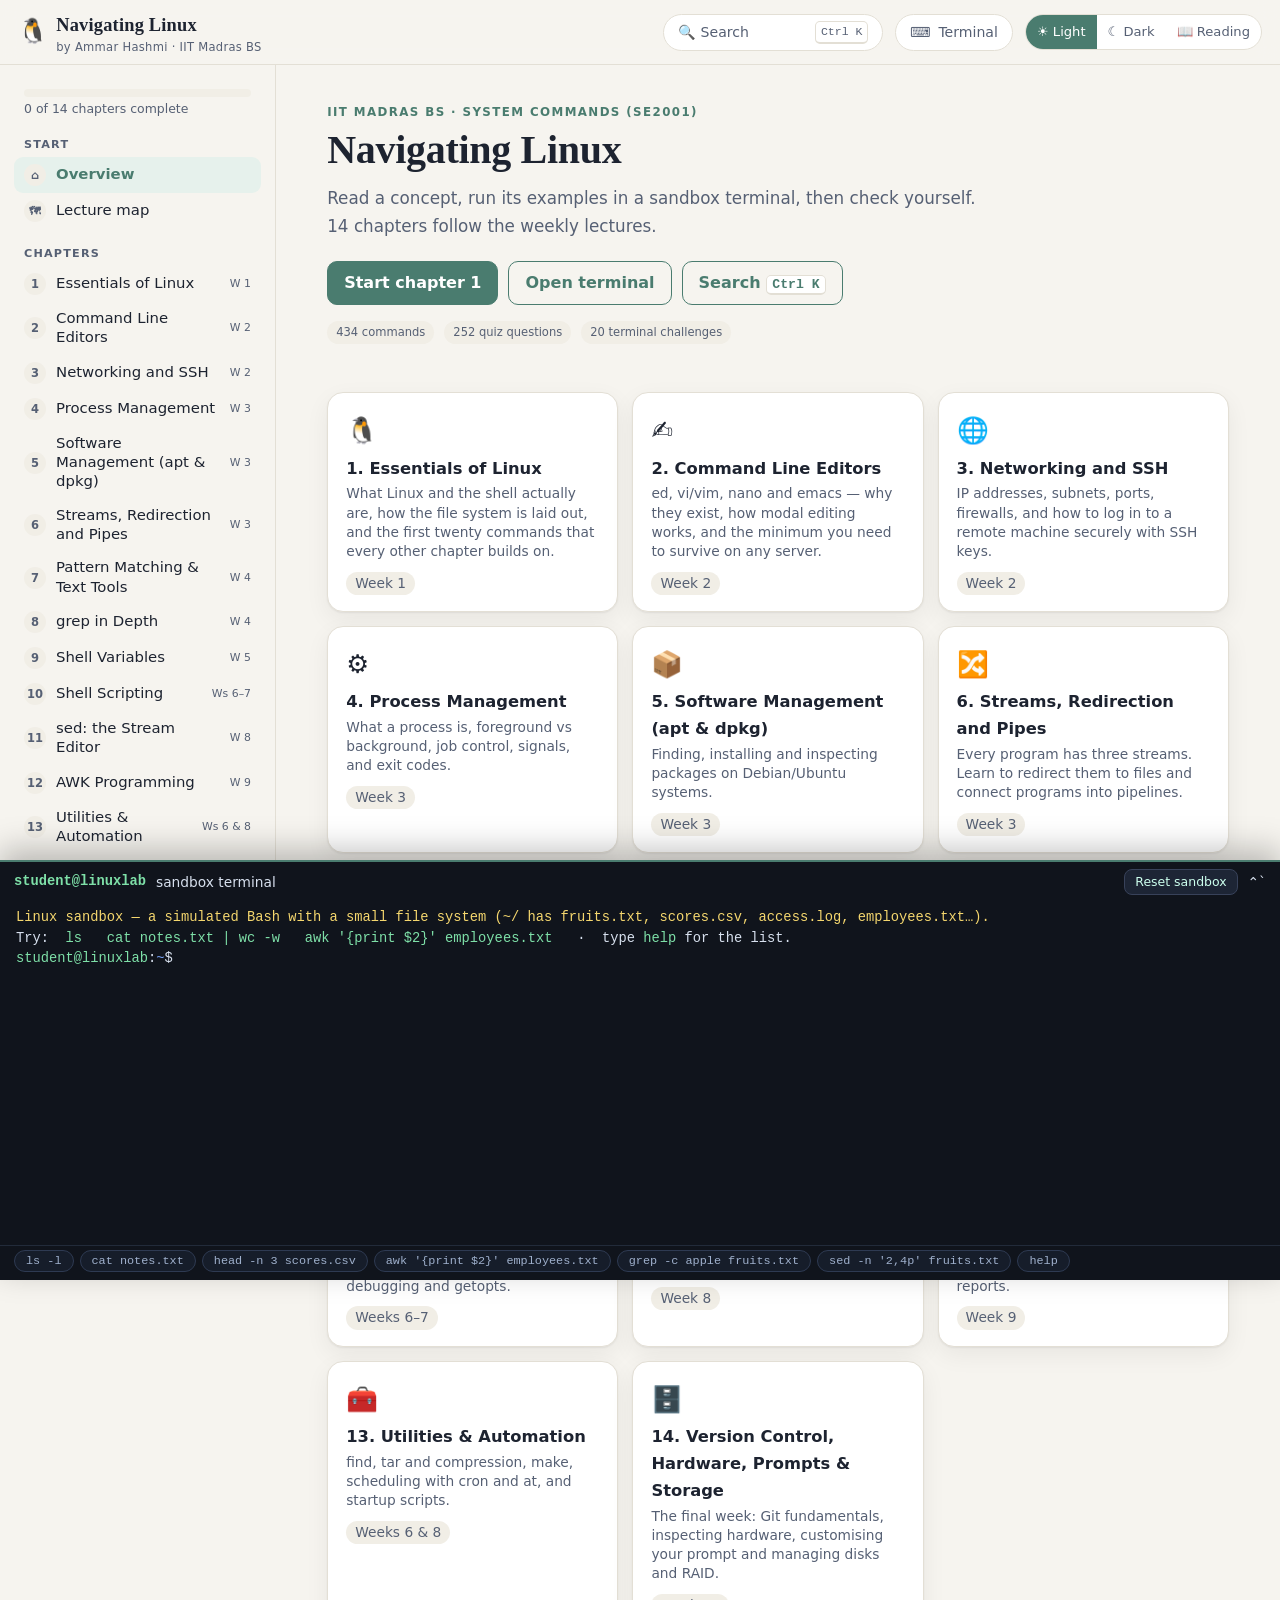
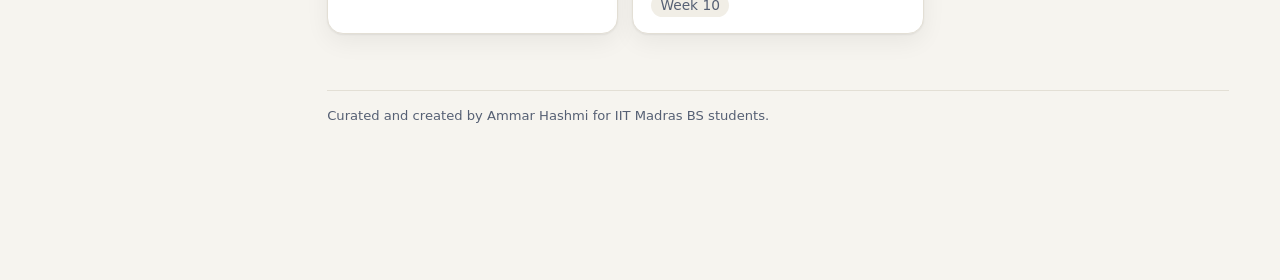
==== index.html @ d3c5cbc0 "Fix simulator bugs, add regression tests, redesign chapters for readability Simulator (src/engine.js" ====
<!doctype html>
<html lang="en"><head><meta charset="utf-8"><meta name="viewport" content="width=device-width,initial-scale=1">
<title>System Commands (SE2001) — Interactive Book</title><link rel="icon" type="image/svg+xml" href="data:image/svg+xml,%3Csvg%20xmlns=%22http://www.w3.org/2000/svg%22%20viewBox=%220%200%2064%2064%22%3E%3Crect%20width=%2264%22%20height=%2264%22%20rx=%2214%22%20fill=%22%232f5d50%22/%3E%3Crect%20x=%227%22%20y=%2212%22%20width=%2250%22%20height=%2240%22%20rx=%227%22%20fill=%22%2312151c%22/%3E%3Ccircle%20cx=%2214%22%20cy=%2219%22%20r=%222%22%20fill=%22%23f87171%22/%3E%3Ccircle%20cx=%2221%22%20cy=%2219%22%20r=%222%22%20fill=%22%23fbbf24%22/%3E%3Ccircle%20cx=%2228%22%20cy=%2219%22%20r=%222%22%20fill=%22%238fcfb5%22/%3E%3Cpath%20d=%22M15%2031l9%207-9%207%22%20fill=%22none%22%20stroke=%22%238fcfb5%22%20stroke-width=%224.5%22%20stroke-linecap=%22round%22%20stroke-linejoin=%22round%22/%3E%3Cpath%20d=%22M30%2046h18%22%20stroke=%22%23e8ebf2%22%20stroke-width=%224.5%22%20stroke-linecap=%22round%22/%3E%3C/svg%3E"><link rel="apple-touch-icon" href="data:image/svg+xml,%3Csvg%20xmlns=%22http://www.w3.org/2000/svg%22%20viewBox=%220%200%2064%2064%22%3E%3Crect%20width=%2264%22%20height=%2264%22%20rx=%2214%22%20fill=%22%232f5d50%22/%3E%3Crect%20x=%227%22%20y=%2212%22%20width=%2250%22%20height=%2240%22%20rx=%227%22%20fill=%22%2312151c%22/%3E%3Ccircle%20cx=%2214%22%20cy=%2219%22%20r=%222%22%20fill=%22%23f87171%22/%3E%3Ccircle%20cx=%2221%22%20cy=%2219%22%20r=%222%22%20fill=%22%23fbbf24%22/%3E%3Ccircle%20cx=%2228%22%20cy=%2219%22%20r=%222%22%20fill=%22%238fcfb5%22/%3E%3Cpath%20d=%22M15%2031l9%207-9%207%22%20fill=%22none%22%20stroke=%22%238fcfb5%22%20stroke-width=%224.5%22%20stroke-linecap=%22round%22%20stroke-linejoin=%22round%22/%3E%3Cpath%20d=%22M30%2046h18%22%20stroke=%22%23e8ebf2%22%20stroke-width=%224.5%22%20stroke-linecap=%22round%22/%3E%3C/svg%3E">
<style>:root{
  --bg:#f6f4ef;--panel:#ffffff;--ink:#1d2330;--ink2:#566074;--line:#e3dfd5;--accent:#4a7c6f;--accent2:#3b6ea5;--accent-soft:#e6f1ec;
  --code-bg:#f1eee6;--term-bg:#10141c;--term-ink:#d7e0ee;--term-prompt:#7ee0a8;--term-dir:#7aa7ff;--term-err:#ff8b8b;
  --ok:#15803d;--bad:#b91c1c;--shadow:0 1px 2px rgba(20,20,20,.06),0 8px 24px rgba(20,20,20,.06);
  --mono:ui-monospace,SFMono-Regular,"JetBrains Mono",Menlo,Consolas,monospace;--sans:ui-sans-serif,system-ui,-apple-system,"Segoe UI",Roboto,sans-serif;--serif:Georgia,"Iowan Old Style","Palatino Linotype",serif;
}
@media (prefers-color-scheme:dark){:root:not([data-theme="light"]):not([data-theme="reading"]){
  --bg:#12151c;--panel:#1a1f29;--ink:#e8ebf2;--ink2:#9aa5b8;--line:#2b3240;--accent:#8fcfb5;--accent2:#8db7e8;--accent-soft:#1c2b27;--code-bg:#232a37;--shadow:0 1px 2px rgba(0,0,0,.4),0 8px 24px rgba(0,0,0,.35);--ok:#4ade80;--bad:#f87171}}
:root[data-theme="dark"]{--bg:#12151c;--panel:#1a1f29;--ink:#e8ebf2;--ink2:#9aa5b8;--line:#2b3240;--accent:#8fcfb5;--accent2:#8db7e8;--accent-soft:#1c2b27;--code-bg:#232a37;--shadow:0 1px 2px rgba(0,0,0,.4),0 8px 24px rgba(0,0,0,.35);--ok:#4ade80;--bad:#f87171}
*{box-sizing:border-box}html{scroll-behavior:smooth}
body{margin:0;background:var(--bg);color:var(--ink);font:16px/1.65 var(--sans);-webkit-font-smoothing:antialiased}
a{color:var(--accent);text-decoration:none}a:hover{text-decoration:underline}
code,kbd,pre{font-family:var(--mono)}
code{background:var(--code-bg);padding:.12em .38em;border-radius:5px;font-size:.88em}
kbd{background:var(--panel);border:1px solid var(--line);border-bottom-width:2px;border-radius:5px;padding:.05em .4em;font-size:.82em}
button{font:inherit;cursor:pointer;color:inherit}
.topbar{position:sticky;top:0;z-index:30;display:flex;align-items:center;gap:12px;padding:10px 18px;background:color-mix(in srgb,var(--bg) 88%,transparent);backdrop-filter:blur(10px);border-bottom:1px solid var(--line)}
.brand{font-family:var(--serif);font-weight:700;font-size:1.15rem;letter-spacing:.2px;display:flex;align-items:center;gap:8px;white-space:nowrap}
.brand small{font:500 .72rem var(--sans);color:var(--ink2);display:block;letter-spacing:.3px}
.spacer{flex:1}
.pill,.iconbtn{border:1px solid var(--line);background:var(--panel);border-radius:999px;padding:6px 14px;font-size:.88rem;display:inline-flex;align-items:center;gap:8px;color:var(--ink2)}
.pill:hover,.iconbtn:hover{border-color:var(--accent);color:var(--ink)}
.iconbtn{padding:6px 10px}
.searchbtn{min-width:220px;justify-content:space-between}
#menuBtn{display:none}
.layout{display:grid;grid-template-columns:276px minmax(0,1fr);max-width:1500px;margin:0 auto}
.side{position:sticky;top:57px;height:calc(100vh - 57px);overflow:auto;padding:18px 14px 120px;border-right:1px solid var(--line)}
.side h6{margin:18px 10px 6px;font:700 .7rem var(--sans);letter-spacing:1.2px;text-transform:uppercase;color:var(--ink2)}
.nav a{display:flex;align-items:center;gap:10px;padding:7px 10px;border-radius:9px;color:var(--ink);font-size:.93rem;line-height:1.3}
.nav a:hover{background:var(--code-bg);text-decoration:none}
.nav a.on{background:var(--accent-soft);color:var(--accent);font-weight:600}
.nav .n{width:22px;height:22px;border-radius:50%;display:grid;place-items:center;font:600 .72rem var(--sans);background:var(--code-bg);color:var(--ink2);flex:none}
.nav a.done .n{background:var(--ok);color:#fff}
.nav .wk{margin-left:auto;font-size:.68rem;color:var(--ink2);white-space:nowrap}
.ring{margin:6px 10px 2px;height:8px;border-radius:99px;background:var(--code-bg);overflow:hidden}.ring i{display:block;height:100%;background:linear-gradient(90deg,var(--accent),var(--accent2));width:0;transition:width .4s}
.ringtxt{margin:0 10px;font-size:.78rem;color:var(--ink2)}
main{padding:34px clamp(18px,4vw,56px) 140px;min-width:0}
.page{max-width:900px;margin:0 auto}
.page.wide{max-width:1100px}
.eyebrow{font:700 .74rem var(--sans);letter-spacing:1.4px;text-transform:uppercase;color:var(--accent)}
h1{font-family:var(--serif);font-size:clamp(1.8rem,3.4vw,2.5rem);line-height:1.15;margin:.2em 0 .3em;letter-spacing:-.3px;text-wrap:balance}
h2{font-family:var(--serif);font-size:1.45rem;line-height:1.25;margin:0 0 .5em;letter-spacing:-.2px;text-wrap:balance}
h3{font-size:1.05rem;margin:1.2em 0 .4em}h4{margin:1em 0 .3em;font-size:.95rem}
.lede{font-size:1.05rem;color:var(--ink2);max-width:62ch;margin:.2em 0 1.2em}
.hero{padding:6px 0 26px}
.cards{display:grid;grid-template-columns:repeat(auto-fill,minmax(250px,1fr));gap:14px;margin-top:22px}
.card{background:var(--panel);border:1px solid var(--line);border-radius:16px;padding:16px 18px;box-shadow:var(--shadow);display:block;color:var(--ink);transition:transform .15s,border-color .15s}
.card:hover{transform:translateY(-2px);border-color:var(--accent);text-decoration:none}
.card .ic{font-size:1.6rem}.card b{display:block;margin:4px 0 2px;font-size:1.02rem}.card span{color:var(--ink2);font-size:.86rem;line-height:1.4;display:block}
.card .meta{margin-top:10px;font-size:.74rem;color:var(--ink2);display:flex;gap:10px;align-items:center}
.badge{display:inline-block;padding:2px 9px;border-radius:99px;background:var(--code-bg);font-size:.72rem;color:var(--ink2)}
.badge.ok{background:color-mix(in srgb,var(--ok) 18%,transparent);color:var(--ok)}
.sec{border-top:1px solid var(--line);padding:30px 0 10px;margin:0;scroll-margin-top:76px}
.sec p{margin:.7em 0}.sec ul,.sec ol{padding-left:1.3em}.sec li{margin:.25em 0}
.t{border-collapse:collapse;width:100%;font-size:.9rem;margin:12px 0;display:block;overflow-x:auto}
.t th,.t td{border:1px solid var(--line);padding:6px 10px;text-align:left;vertical-align:top}
.t th{background:var(--code-bg);font-weight:600}
pre{margin:12px 0;padding:14px 16px;background:var(--code-bg);border-radius:12px;overflow-x:auto;font-size:.84rem;line-height:1.55;border:1px solid var(--line)}
pre.diagram{white-space:pre}
.callout{border-left:4px solid var(--accent2);background:color-mix(in srgb,var(--accent2) 10%,transparent);padding:10px 14px;border-radius:0 10px 10px 0;margin:14px 0}
.callout.warn{border-color:var(--accent);background:var(--accent-soft)}
.cta{padding:10px 14px;border-radius:12px;background:var(--accent-soft)}
.vimgrid{display:grid;grid-template-columns:repeat(auto-fit,minmax(210px,1fr));gap:12px;margin:12px 0}
.vimgrid>div{background:var(--code-bg);border-radius:12px;padding:10px 14px;font-size:.84rem;line-height:1.9}
.vimgrid h4{margin:0 0 2px;font-family:var(--sans);color:var(--accent)}
.cmdtitle{font:700 .72rem var(--sans);letter-spacing:1.1px;text-transform:uppercase;color:var(--ink2);margin:18px 0 8px;display:flex;align-items:center;gap:10px}
.cmdtitle:after{content:"";height:1px;background:var(--line);flex:1}
.cmdgrid{display:grid;grid-template-columns:repeat(auto-fill,minmax(300px,1fr));gap:6px 12px}
.cmd{display:flex;gap:10px;align-items:baseline;padding:6px 8px;border-radius:9px;cursor:pointer;border:1px solid transparent;text-align:left;background:none;width:100%}
.cmd:hover{background:var(--code-bg);border-color:var(--line)}
.cmd code{white-space:pre-wrap;word-break:break-word;background:transparent;padding:0;color:var(--accent);font-weight:600;flex:0 1 46%}
.cmd span{color:var(--ink2);font-size:.84rem;line-height:1.35;flex:1}
.ex{border:1px solid var(--line);border-radius:12px;margin:8px 0;overflow:hidden;background:var(--panel)}
.exhead{display:flex;align-items:center;gap:10px;padding:8px 10px 8px 14px;background:var(--term-bg);color:var(--term-ink);flex-wrap:wrap}
.exhead code{background:none;color:var(--term-ink);padding:0;flex:1 1 280px;white-space:pre-wrap;word-break:break-word}
.exhead code:before{content:"$ ";color:var(--term-prompt)}
.exhead .note{font:.76rem var(--sans);color:#8b97ad}
.exhead button{background:#223;border:1px solid #38425a;color:#cfe;border-radius:8px;padding:3px 10px;font-size:.78rem}
.exhead button:hover{border-color:var(--term-prompt)}
.exout{margin:0;border:0;border-radius:0;background:#0b0e14;color:var(--term-ink);white-space:pre-wrap;word-break:break-word}
.exout .e{color:var(--term-err)}
.quiz{margin-top:28px}
.q{background:var(--panel);border:1px solid var(--line);border-radius:14px;padding:16px 18px;margin:12px 0}
.q p{margin:0 0 10px;font-weight:600}
.opts{display:grid;gap:8px}
.opt{text-align:left;border:1px solid var(--line);background:var(--bg);border-radius:10px;padding:9px 14px;transition:border-color .12s}
.opt:hover:not([disabled]){border-color:var(--accent)}
.opt.right{border-color:var(--ok);background:color-mix(in srgb,var(--ok) 14%,transparent)}
.opt.wrong{border-color:var(--bad);background:color-mix(in srgb,var(--bad) 14%,transparent)}
.why{margin-top:10px;font-size:.88rem;color:var(--ink2)}
.btn{border:1px solid var(--accent);background:var(--accent);color:#fff;border-radius:10px;padding:8px 16px;font-weight:600}
.btn.ghost{background:transparent;color:var(--accent)}
.btn:hover{filter:brightness(1.07)}
.row{display:flex;gap:10px;align-items:center;flex-wrap:wrap}
.score{font-family:var(--serif);font-size:1.6rem}
.pn{display:flex;justify-content:space-between;gap:12px;margin-top:30px}
/* map */
.weeks details{background:var(--panel);border:1px solid var(--line);border-radius:14px;margin:10px 0;overflow:hidden}
.weeks summary{cursor:pointer;padding:12px 18px;font-weight:700;display:flex;gap:10px;align-items:center;list-style:none}
.weeks summary::-webkit-details-marker{display:none}
.weeks summary:before{content:"▸";transition:transform .15s;color:var(--accent)}
.weeks details[open]>summary:before{transform:rotate(90deg)}
.lec{padding:6px 18px 14px 30px;border-top:1px dashed var(--line)}
.lec h4{display:flex;align-items:center;gap:10px;flex-wrap:wrap;margin:12px 0 6px}
.lec label{font-weight:400;font-size:.8rem;color:var(--ink2);display:flex;gap:5px;align-items:center}
.lec ul{list-style:none;margin:0;padding:0;display:grid;grid-template-columns:repeat(auto-fill,minmax(280px,1fr));gap:2px 14px}
.lec li{display:flex;gap:8px;font-size:.86rem;align-items:baseline;padding:2px 0}
.lec li time{font:.74rem var(--mono);color:var(--ink2);flex:none;min-width:42px}
.lec li button{background:none;border:0;text-align:left;padding:0;color:inherit;font:inherit}
.lec li button:hover{color:var(--accent)}
.search-in{width:100%;padding:10px 14px;border-radius:12px;border:1px solid var(--line);background:var(--panel);color:var(--ink);font:inherit;margin:8px 0 14px}
.search-in:focus,input:focus,textarea:focus,select:focus{outline:2px solid color-mix(in srgb,var(--accent) 55%,transparent);outline-offset:1px}
/* flashcards */
.fc-wrap{display:grid;place-items:center;margin:18px 0}
.fc{perspective:1200px;width:min(560px,100%);height:260px;cursor:pointer}
.fc-in{position:relative;width:100%;height:100%;transition:transform .5s;transform-style:preserve-3d}
.fc.flip .fc-in{transform:rotateY(180deg)}
.fc-face{position:absolute;inset:0;backface-visibility:hidden;border-radius:20px;border:1px solid var(--line);box-shadow:var(--shadow);display:grid;place-items:center;padding:26px;text-align:center}
.fc-front{background:var(--term-bg);color:var(--term-ink)}
.fc-front code{background:none;font-size:1.25rem;color:var(--term-prompt);word-break:break-word;white-space:pre-wrap}
.fc-back{background:var(--panel);transform:rotateY(180deg);font-size:1.15rem;font-family:var(--serif)}
.fc small{position:absolute;top:12px;left:16px;font:600 .7rem var(--sans);letter-spacing:1px;text-transform:uppercase;opacity:.6}
/* playground */
.tabs{display:flex;gap:6px;flex-wrap:wrap;margin:14px 0}
.tab{border:1px solid var(--line);background:var(--panel);border-radius:10px;padding:7px 14px;font-size:.9rem}
.tab.on{background:var(--accent);border-color:var(--accent);color:#fff}
.pg{display:grid;grid-template-columns:1fr 1fr;gap:16px}
@media(max-width:900px){.pg{grid-template-columns:1fr}}
.pg label{display:block;font:700 .7rem var(--sans);letter-spacing:1px;text-transform:uppercase;color:var(--ink2);margin:10px 0 4px}
textarea,input[type=text],select{width:100%;border:1px solid var(--line);background:var(--panel);color:var(--ink);border-radius:10px;padding:9px 12px;font:.88rem var(--mono)}
textarea{min-height:170px;resize:vertical;line-height:1.5}
.out{background:var(--term-bg);color:var(--term-ink);border-radius:12px;padding:12px 14px;min-height:170px;white-space:pre-wrap;word-break:break-word;font:.86rem/1.55 var(--mono);overflow:auto}
.out mark{background:#f59e0b;color:#111;border-radius:3px;padding:0 1px}
.out .e{color:var(--term-err)}
.chips{display:flex;gap:6px;flex-wrap:wrap;margin:8px 0}
.chip{border:1px solid var(--line);background:var(--panel);border-radius:99px;padding:3px 11px;font-size:.78rem;color:var(--ink2)}
.chip:hover{border-color:var(--accent);color:var(--accent)}
.chk{display:inline-flex;gap:4px;align-items:center;margin-right:10px;font-size:.86rem}
/* challenges */
.chal{display:flex;gap:14px;align-items:flex-start;background:var(--panel);border:1px solid var(--line);border-radius:14px;padding:14px 16px;margin:10px 0}
.chal.done{border-color:var(--ok)}
.chal .num{width:30px;height:30px;border-radius:50%;background:var(--code-bg);display:grid;place-items:center;font-weight:700;flex:none}
.chal.done .num{background:var(--ok);color:#fff}
.chal p{margin:0 0 6px}.chal details{font-size:.85rem;color:var(--ink2)}
/* cheat */
.cheat{columns:2 420px;column-gap:20px}
.cheat section{break-inside:avoid;background:var(--panel);border:1px solid var(--line);border-radius:14px;padding:12px 16px;margin:0 0 16px}
.cheat h3{margin:0 0 6px;font-family:var(--serif)}
.cheat table{width:100%;border-collapse:collapse;font-size:.82rem}
.cheat td{padding:3px 6px 3px 0;vertical-align:top;border-bottom:1px dashed var(--line)}
.cheat td:first-child{width:46%}
.cheat td:first-child code{background:none;color:var(--accent);padding:0;white-space:pre-wrap;word-break:break-word}
/* dock */
.dock{position:fixed;left:0;right:0;bottom:0;z-index:40;background:var(--term-bg);color:var(--term-ink);border-top:2px solid var(--accent);box-shadow:0 -10px 30px rgba(0,0,0,.25);transform:translateY(calc(100% - 40px));transition:transform .25s;height:min(48vh,420px);display:flex;flex-direction:column}
.dock.open{transform:none}
.dockbar{height:40px;display:flex;align-items:center;gap:10px;padding:0 14px;cursor:pointer;flex:none;font-size:.86rem}
.dockbar b{color:var(--term-prompt);font-family:var(--mono)}
.dockbar .active{background:#26324a;border-radius:99px;padding:2px 12px;font-size:.78rem;max-width:46vw;overflow:hidden;text-overflow:ellipsis;white-space:nowrap}
.dockbar button{background:#1d2535;border:1px solid #38425a;color:#cfe;border-radius:8px;padding:2px 10px;font-size:.78rem}
.term{flex:1;overflow:auto;padding:6px 16px 10px;font:.86rem/1.5 var(--mono);cursor:text}
.term .l{white-space:pre-wrap;word-break:break-word}
.term .p{color:var(--term-prompt)}.term .d{color:var(--term-dir)}.term .e{color:var(--term-err)}.term .ok{color:#f5d76e}
.tin{display:flex;gap:0;align-items:baseline}
.tin input{flex:1;background:transparent;border:0;color:var(--term-ink);font:inherit;padding:0 0 0 8px;outline:none}
.tchips{padding:4px 14px 8px;display:flex;gap:6px;flex-wrap:wrap;flex:none;border-top:1px solid #222b3a}
.tchips .chip{background:#161d2a;border-color:#2e3a52;color:#9fb0cc;font:.74rem var(--mono)}
/* palette */
.pal{position:fixed;inset:0;z-index:60;background:rgba(10,12,18,.55);display:none;align-items:flex-start;justify-content:center;padding-top:12vh}
.pal.open{display:flex}
.palbox{width:min(640px,92vw);background:var(--panel);border:1px solid var(--line);border-radius:16px;box-shadow:0 30px 80px rgba(0,0,0,.4);overflow:hidden}
.palbox input{width:100%;border:0;border-bottom:1px solid var(--line);border-radius:0;padding:16px 18px;font:1.05rem var(--sans);background:transparent;color:var(--ink)}
.palbox ul{list-style:none;margin:0;padding:6px;max-height:50vh;overflow:auto}
.palbox li{padding:9px 12px;border-radius:10px;cursor:pointer;display:flex;gap:10px;align-items:baseline}
.palbox li.sel{background:var(--accent-soft)}
.palbox li small{color:var(--ink2);margin-left:auto;font-size:.72rem;white-space:nowrap}
.palbox li code{background:none;padding:0;color:var(--accent)}
.cidr{margin:12px 0;padding:12px 14px;background:var(--code-bg);border-radius:12px;font-size:.88rem}
.cidr input{width:200px;display:inline-block;margin-left:6px;padding:4px 8px}
.cidr output{display:block;margin-top:8px;font-family:var(--mono);font-size:.82rem;line-height:1.7}
.foot{margin-top:50px;font-size:.8rem;color:var(--ink2);border-top:1px solid var(--line);padding-top:16px}
@media(max-width:900px){
  .layout{grid-template-columns:minmax(0,1fr)}
  .side{position:fixed;left:0;top:57px;width:290px;background:var(--bg);z-index:35;transform:translateX(-100%);transition:transform .2s;height:calc(100vh - 57px)}
  .side.open{transform:none;box-shadow:var(--shadow)}
  #menuBtn{display:inline-flex}.searchbtn{min-width:0}.searchbtn .lbl{display:none}
}
@media print{.topbar,.side,.dock,.toc,.noprint,.pal{display:none!important}.layout{display:block}main{padding:0}body{background:#fff;color:#000}.cheat section,.sec{box-shadow:none}}

body.dockopen main{padding-bottom:min(52vh,460px)}
.page,.sec{min-width:0;max-width:100%}.sec{overflow-wrap:anywhere}.sec pre,.sec .t{overflow-wrap:normal}.cmdgrid{grid-template-columns:repeat(auto-fill,minmax(min(300px,100%),1fr))}
@media(max-width:700px){.topbar{gap:6px;padding:8px 10px}.brand{font-size:.95rem}.brand small,.searchbtn kbd{display:none}.brand span:first-child{font-size:1.2rem!important}.pill{padding:6px 10px}#termBtn .lbl{display:none}.searchbtn{min-width:0}main{padding-left:14px;padding-right:14px}}

:root[data-theme="reading"]{--bg:#f4ecd8;--panel:#fbf5e4;--ink:#3b3226;--ink2:#6d6050;--line:#decfae;--accent:#9a3f12;--accent2:#2f6b5e;--accent-soft:#f3e0c4;--code-bg:#ece1c6;--shadow:0 1px 2px rgba(80,60,20,.08),0 6px 18px rgba(80,60,20,.08)}
:root[data-theme="reading"] body{font:19px/1.85 var(--serif)}
:root[data-theme="reading"] .sec p,:root[data-theme="reading"] .sec li,:root[data-theme="reading"] .lede{font-family:var(--serif)}
:root[data-theme="reading"] .page{max-width:760px}
:root[data-theme="reading"] .sec{box-shadow:none;background:transparent;border-color:transparent;border-bottom:1px solid var(--line);border-radius:0;padding:18px 4px}
:root[data-theme="reading"] .toc{display:none}
.themes{display:inline-flex;border:1px solid var(--line);border-radius:999px;overflow:hidden;background:var(--panel)}
.themes button{border:0;background:none;padding:6px 11px;font-size:.82rem;color:var(--ink2)}
.themes button.on{background:var(--accent);color:#fff}
.layout,.topbar,.dock{position:relative}.topbar{position:sticky}.dock{position:fixed}
.credit{display:inline-flex;gap:8px;align-items:center;margin-top:14px;padding:6px 14px;border-radius:99px;background:var(--accent-soft);color:var(--accent);font-weight:600;font-size:.88rem}
.foot b{color:var(--ink)}
@media(max-width:700px){.themes button{padding:6px 8px;font-size:.74rem}.themes .tl{display:none}}
@media(max-height:480px) and (orientation:landscape){.topbar{padding:4px 12px}.dock{height:70vh}.side{top:45px;height:calc(100vh - 45px)}.hero{padding-bottom:10px}}
main select,main input{max-width:100%;min-width:0;box-sizing:border-box}
:root[data-theme="dark"] .themes button.on,:root[data-theme="dark"] .btn:not(.ghost){color:#10122a}
@media (prefers-color-scheme:dark){:root:not([data-theme="light"]):not([data-theme="reading"]) .themes button.on,:root:not([data-theme="light"]):not([data-theme="reading"]) .btn:not(.ghost){color:#10122a}}

.qcode{background:var(--term-bg);color:var(--term-ink);border-radius:10px;padding:12px 14px;margin:8px 0 10px;overflow-x:auto;font-size:.88rem;line-height:1.5;white-space:pre}


/* ===== Readability layer =====
   Prose is a ~68ch column; commands sit in a collapsed panel; the quiz shows one question at a time;
   the chapter outline is a sticky rail on wide screens and one scrollable row on narrow ones. */
.chapter{display:grid;grid-template-columns:minmax(0,1fr);max-width:1060px;margin:0 auto}
.chapter .page{max-width:none;margin:0;min-width:0}
.prose{max-width:68ch}
.prose p{margin:.8em 0}
.prose ul,.prose ol{padding-left:1.3em}
.prose li{margin:.3em 0}
.callout{max-width:68ch}
.toc{order:-1;display:flex;gap:6px;overflow-x:auto;white-space:nowrap;scrollbar-width:thin;padding:0 0 8px;margin:0 0 14px;font-size:.8rem}
.toc b{display:none}
.toc a{flex:none;padding:5px 12px;border:1px solid var(--line);border-radius:999px;color:var(--ink2);background:var(--panel)}
.toc a:hover{border-color:var(--accent);color:var(--accent);text-decoration:none}
.toc a.on{background:var(--accent-soft);border-color:var(--accent);color:var(--accent);font-weight:600}
@media(min-width:1180px){
  .chapter{grid-template-columns:minmax(0,720px) 210px;gap:0 56px}
  .toc{order:0;display:block;position:sticky;top:84px;align-self:start;max-height:calc(100vh - 150px);overflow:auto;margin:0;padding:0;font-size:.82rem;white-space:normal}
  .toc b{display:block;text-transform:uppercase;letter-spacing:1px;font-size:.68rem;color:var(--ink2);margin:0 0 8px}
  .toc a{display:block;border:0;border-left:2px solid var(--line);border-radius:0;background:none;padding:5px 0 5px 12px;line-height:1.35}
  .toc a.on{background:none;border-color:var(--accent)}
}
:root[data-theme="reading"] .chapter{grid-template-columns:minmax(0,1fr);max-width:760px}
.more{margin:16px 0;border:1px solid var(--line);border-radius:10px;background:var(--panel)}
.more>summary{cursor:pointer;padding:9px 14px;font:600 .84rem var(--sans);color:var(--ink2);list-style:none;display:flex;gap:8px;align-items:center}
.more>summary::-webkit-details-marker{display:none}
.more>summary::before{content:"▸";color:var(--accent);transition:transform .15s}
.more[open]>summary::before{transform:rotate(90deg)}
.more[open]>summary{border-bottom:1px solid var(--line)}
.more>summary:hover{color:var(--ink)}
.more .cmdgrid{padding:8px}
.more .hint{font-weight:400;color:var(--ink2);font-size:.78rem}
.tryit{margin:18px 0 8px}
.tryit .cmdtitle{margin-top:0}
.ex{margin:6px 0;border-radius:10px}
.exhead{padding:6px 8px 6px 12px}
.exout{padding:10px 14px;font-size:.84rem}
.quiz{margin-top:8px}
.qtop{display:flex;align-items:center;gap:12px;margin-bottom:12px;font-size:.84rem;color:var(--ink2)}
.qbar{flex:1;height:6px;border-radius:99px;background:var(--code-bg);overflow:hidden}
.qbar i{display:block;height:100%;background:var(--accent);transition:width .25s}
.q{margin:0}
.q p{font-size:1.02rem;line-height:1.5}
.qdone{text-align:center;padding:18px 0}
.credit-line{margin-top:56px;padding-top:14px;border-top:1px solid var(--line);font-size:.82rem;color:var(--ink2)}
.hero .row{margin-top:18px}
@media(prefers-reduced-motion:reduce){*{transition:none!important;scroll-behavior:auto!important}}
@media(max-width:600px){.more .hint{display:none}}
</style></head><body>
<header class="topbar"><button class="iconbtn" id="menuBtn" aria-label="Menu">☰</button>
<a class="brand" href="#/home" style="color:inherit"><span style="font-size:1.5rem">🐧</span><span>Navigating Linux<small>by Ammar Hashmi · IIT Madras BS</small></span></a><span class="spacer"></span>
<button class="pill searchbtn" id="searchBtn"><span>🔍 <span class="lbl">Search</span></span><kbd>Ctrl K</kbd></button>
<button class="pill" id="termBtn">⌨ <span class="lbl">Terminal</span></button><div class="themes" id="themes" role="group" aria-label="Theme"><button data-t="light" title="Light">☀<span class="tl"> Light</span></button><button data-t="dark" title="Dark">☾<span class="tl"> Dark</span></button><button data-t="reading" title="Reading mode">📖<span class="tl"> Reading</span></button></div></header>
<div class="layout"><aside class="side" id="side"></aside><main id="main"></main></div>
<div class="dock" id="dock"><div class="dockbar" id="dockbar"><b>student@linuxlab</b><span>sandbox terminal</span><span class="active" id="activeChal" style="display:none"></span><span class="spacer"></span><button id="resetBtn">Reset sandbox</button><span>⌃`</span></div>
<div class="term" id="term"><div id="tlog"></div><div class="tin"><span id="tprompt"></span><input id="tinput" autocomplete="off" autocapitalize="off" spellcheck="false" aria-label="terminal input"></div></div><div class="tchips" id="tchips"></div></div>
<div class="pal" id="pal"><div class="palbox"><input id="palq" placeholder="Search commands, topics, lectures…" autocomplete="off"><ul id="palul"></ul></div></div>
<script>window.LECT=[{"week": 1, "lectures": [{"title": "Launching a Linux Virtual Machine", "items": [{"t": "00:00", "x": "VirtualBox"}, {"t": "15:00", "x": "WSL"}, {"t": "18:50", "x": "Replit"}, {"t": "21:36", "x": "CoCalc"}, {"t": "25:00", "x": "Termux"}]}, {"title": "Command Line Environment", "items": [{"t": "02:05", "x": "pwd"}, {"t": "03:22", "x": "ls"}, {"t": "03:49", "x": "ps"}, {"t": "04:06", "x": "uname"}, {"t": "04:15", "x": "clear or ctrl-L"}, {"t": "04:35", "x": "exit or ctrl-D"}, {"t": "06:20", "x": "anatomy of command"}, {"t": "07:29", "x": "ls -a"}, {"t": "08:13", "x": "ls -l"}, {"t": "11:46", "x": "linux file system"}, {"t": "12:52", "x": "path"}]}, {"title": "Simple Commands in Linux - 1", "items": [{"t": "01:10", "x": "cd.."}, {"t": "01:28", "x": "cd enter"}, {"t": "01:35", "x": "cd -"}, {"t": "02:12", "x": "cd ~"}, {"t": "03:24", "x": "date -R"}, {"t": "04:16", "x": "cal"}, {"t": "05:06", "x": "ncal"}, {"t": "05:40", "x": "free"}, {"t": "05:56", "x": "free -h"}, {"t": "07:04", "x": "groups"}, {"t": "07:48", "x": "ls -l output anatomy"}, {"t": "10:00", "x": "file types"}, {"t": "12:26", "x": "ls -i name (inode)"}, {"t": "13:24", "x": "permissions"}, {"t": "17:17", "x": "chmod g-w file/folder"}, {"t": "18:29", "x": "chmod o-x file/folder"}, {"t": "19:35", "x": "chmod 700 file/folder"}, {"t": "21:25", "x": "cp file file_new"}, {"t": "21:54", "x": "mv file .."}, {"t": "22:43", "x": "mv command to rename file"}, {"t": "25:49", "x": "alias"}, {"t": "27:32", "x": "hardlinks (inode)"}, {"t": "38:29", "x": "text vs binary file"}, {"t": "38:47", "x": "file filename"}]}, {"title": "Simple Commands in Linux - 2", "items": [{"t": "00:35", "x": "Multiple / in path"}, {"t": "02:25", "x": "ls -l dir"}, {"t": "02:48", "x": "ls -ld"}, {"t": "03:25", "x": "Multiple options in one hyphen"}, {"t": "05:00", "x": "Long options"}, {"t": "07:20", "x": "less"}, {"t": "07:50", "x": "cat"}, {"t": "08:45", "x": "more"}, {"t": "09:15", "x": "head"}, {"t": "09:30", "x": "head -n 5"}, {"t": "09:50", "x": "tail"}, {"t": "10:10", "x": "tail -n 5"}, {"t": "10:31", "x": "wc file"}, {"t": "11:30", "x": "wc -l file"}, {"t": "11:40", "x": "which"}, {"t": "12:00", "x": "whatis"}, {"t": "13:00", "x": "Less is more"}, {"t": "14:10", "x": "apropos"}, {"t": "16:50", "x": "man -k"}, {"t": "17:05", "x": "help"}, {"t": "17:30", "x": "info"}, {"t": "18:16", "x": "type"}, {"t": "19:00", "x": "file"}, {"t": "19:51", "x": "alias"}, {"t": "21:14", "x": "unalias"}, {"t": "23:10", "x": "touch"}, {"t": "23:40", "x": "mkdir"}, {"t": "23:52", "x": "cp"}, {"t": "25:02", "x": "rm"}, {"t": "25:10", "x": "rmdir"}, {"t": "25:52", "x": "rm -r"}, {"t": "26:02", "x": "rm -i"}, {"t": "27:30", "x": "Automatic Recursion in mv but not in cp"}, {"t": "28:00", "x": "cp -r"}, {"t": "29:00", "x": "Links"}, {"t": "30:16", "x": "ln -s (softlink)"}, {"t": "30:59", "x": "ln (hardlink)"}, {"t": "32:42", "x": "stat"}, {"t": "33:10", "x": "du"}, {"t": "34:35", "x": "In memory file system /proc and /sys"}, {"t": "36:00", "x": "/proc/cpuinfo"}, {"t": "37:00", "x": "/proc/version"}, {"t": "37:15", "x": "uname -a"}, {"t": "37:30", "x": "/proc/meminfo"}, {"t": "37:45", "x": "free"}, {"t": "38:00", "x": "/proc/partitions"}, {"t": "38:14", "x": "df"}, {"t": "40:00", "x": "Process ids"}, {"t": "40:30", "x": "/sys"}, {"t": "40:45", "x": "/sys/bus/usb/devices"}]}]}, {"week": 2, "lectures": [{"title": "Command line editors - Part 01", "items": [{"t": "01:00", "x": "Different editors"}, {"t": "06:25", "x": "ed"}, {"t": "11:30", "x": "man ed & info ed"}, {"t": "12:00", "x": "q to quit"}, {"t": "12:30", "x": "P for prompt"}, {"t": "13:00", "x": "1 to go to line 1"}, {"t": "13:02", "x": "$ to go to last line"}, {"t": "13:13", "x": ",p to print entire buffer"}, {"t": "13:23", "x": "2,3p to print lines 2 and 3"}, {"t": "13:55", "x": "/hello/ to search for hello"}, {"t": "14:10", "x": "+ to go to next line, - to go to previous line"}, {"t": "14:40", "x": ";p to print from current line to end"}, {"t": "14:45", "x": "%p to print entire buffer"}, {"t": "15:00", "x": ". to print current line"}, {"t": "15:15", "x": "! to execute shell commands"}, {"t": "15:45", "x": "r !date to insert output of date command in current line"}, {"t": "16:00", "x": "w to write to file"}, {"t": "16:10", "x": "q to quit"}, {"t": "16:45", "x": ".d to delete current line"}, {"t": "17:45", "x": "a to append after current line (press . to end)"}, {"t": "18:55", "x": "s/a/b/ to substitute a with b in current line"}, {"t": "21:05", "x": "f to show filename"}, {"t": "22:05", "x": "5,6j to join lines 5 and 6"}, {"t": "22:40", "x": "m1 to move current line after line 1"}, {"t": "23:40", "x": "u to undo"}, {"t": "25:00", "x": "%s/\\(.\\*\\)/PREFIX \\1/ to add PREFIX to all lines"}, {"t": "27:35", "x": "Summary"}]}, {"title": "Command line editors - Part 02", "items": [{"t": "01:02", "x": "readlink -f dir (find the final softlink)"}, {"t": "03:00", "x": "nano demo"}, {"t": "05:55", "x": "nano summary"}, {"t": "08:08", "x": "vi"}, {"t": "10:30", "x": "movement in vi"}, {"t": "12:50", "x": "command mode"}, {"t": "18:03", "x": "move cursor to specific positions"}, {"t": "18:39", "x": "i (INSERT mode)"}, {"t": "19:00", "x": "esc (Command mode)"}, {"t": "19:14", "x": "a (INSERT mode)"}, {"t": "19:39", "x": "dd (delete line)"}, {"t": "19:45", "x": "p (paste deleted line at a different location)"}, {"t": "20:08", "x": ":wq (write, save and quit)"}, {"t": "20:53", "x": "dw (delete the current word)"}, {"t": "21:20", "x": "2dw (delete two words)"}, {"t": "21:32", "x": "x (delete one char)"}, {"t": "22:32", "x": "press space in command mode to move right char by char"}, {"t": "22:43", "x": ":f (show current file name)"}, {"t": "23:04", "x": ":se nu / :se nonu (show/hide line numbers)"}, {"t": "23:28", "x": "yyyy/p (copy/paste lines)"}, {"t": "24:58", "x": ":1,5s/line/LINE/ (search and replace FIRST occurrence of word 'line' in every line)"}, {"t": "25:36", "x": ":1,5s/line/LINE/g (search and replace ALL occurrences of word 'line' in every line)"}, {"t": "26:26", "x": ":%s/hello/hola/g (search and replace in ENTIRE BUFFER)"}]}, {"title": "Command line editors - Part 03", "items": [{"t": "00:31", "x": "scp (Transfer file b/w systems)"}, {"t": "01:14", "x": "untar (like unzip)"}, {"t": "02:52", "x": "DOS format handling"}, {"t": "03:14", "x": "vi -b file (open file in binary mode)"}, {"t": "03:27", "x": ":%s/ˆM//g (search and remove ˆM (carriage return) in ENTIRE BUFFER)"}, {"t": "04:57", "x": "ctrl-f ctrl-d ctrl-u"}, {"t": "05:23", "x": ":n (go to line number n)"}, {"t": "05:48", "x": "r (replace char)"}, {"t": "06:22", "x": "/word ENTER n (find and scroll through all occurrences of the word in file)"}, {"t": "07:04", "x": ":%/word/new_word/g (replace word with new_word in entire file)"}, {"t": "08:02", "x": "A (append at the end of the line)"}, {"t": "08:28", "x": "R (replace until ESC is pressed)"}, {"t": "09:16", "x": "cw (replace a word)"}, {"t": "11:00", "x": "repeat a command many times using a number"}, {"t": "16:50", "x": "emacs summary"}]}, {"title": "Networking Commands and SSH", "items": [{"t": "0:26", "x": "Overview of accessing remote machines in a private network and connecting to the internet."}, {"t": "4:49", "x": "Protecting private networks through hierarchical addressing and routing rules."}, {"t": "9:14", "x": "Understanding standard port numbers and their mapping to services for remote computer access."}, {"t": "13:55", "x": "Enhancing server security with multiple layers of protection and Security Enhanced Linux mode."}, {"t": "18:19", "x": "Essential networking commands for checking machine status, network activities, and public access."}, {"t": "22:55", "x": "Explanation of multiple IP addresses on a remote machine due to virtual machines and containers, along with private network setup."}, {"t": "27:58", "x": "Understanding IP address aliases and reverse lookup in networking"}, {"t": "32:43", "x": "Connecting to multiple machines remotely using SSH and accessing an Ubuntu Linux machine for free."}, {"t": "37:34", "x": "Demonstration of checking if SELinux is enabled, accessing a web server, and observing file system protection."}]}]}, {"week": 3, "lectures": [{"title": "Linux process management", "items": [{"t": "00:45", "x": "sleep"}, {"t": "02:00", "x": "coproc"}, {"t": "03:58", "x": "kill"}, {"t": "04:23", "x": "run process in background using &"}, {"t": "04:50", "x": "fg (bring to foreground)"}, {"t": "05:00", "x": "ctrl-c (kill foreground process)"}, {"t": "05:16", "x": "two ways of killing"}, {"t": "05:43", "x": "jobs"}, {"t": "07:44", "x": "top"}, {"t": "08:59", "x": "ctrl-z (suspend process)"}, {"t": "11:29", "x": "echo $• 12:29 child shell"}, {"t": "15:37", "x": "History"}, {"t": "16:00", "x": "!n"}, {"t": "16:30", "x": "!!"}, {"t": "17:37", "x": "Brace Expansion"}, {"t": "19:56", "x": "Multiple Commands on a single line"}, {"t": "22:29", "x": "exit codes"}, {"t": "26:22", "x": "kill process running in separate shell"}, {"t": "27:00", "x": "ps -e"}, {"t": "28:11", "x": "exit code for child processes"}, {"t": "30:07", "x": "bc (bench calculator)"}, {"t": "30:27", "x": "ctrl-d (quit or exit)"}, {"t": "30:57", "x": "Why learn Exit Codes?"}]}, {"title": "Combining commands and files", "items": [{"t": "00:40", "x": "Ways of combination ; , && , ||"}, {"t": "02:54", "x": "Use of () - Runs commands in a subshell"}, {"t": "03:00", "x": "$BASH_SUBSHELL"}, {"t": "04:18", "x": "Subshells within Subshells"}, {"t": "06:22", "x": "&& and || demo"}, {"t": "10:08", "x": "File Descriptors, stdin 0, stdout 1, stderr 2"}, {"t": "11:57", "x": "command > file"}, {"t": "16:31", "x": "hwinfo"}, {"t": "19:11", "x": "cat > file"}, {"t": "22:31", "x": "cat"}, {"t": "24:14", "x": "command >> file"}, {"t": "27:48", "x": "command1 >> file; command2 >> file; command3 >> file"}, {"t": "28:56", "x": "cat >> file"}]}, {"title": "Redirections", "items": [{"t": "00:14", "x": "command 2> file"}, {"t": "03:11", "x": "command > file1 2> file2"}, {"t": "07:52", "x": "command < file"}, {"t": "09:44", "x": "command > file1 2>&1 (redirect output and error both to the same file i.e. file1)"}, {"t": "13:54", "x": "pipe | operator"}, {"t": "17:17", "x": "command1 | command > file"}, {"t": "19:10", "x": "/dev/null"}, {"t": "22:29", "x": "command | tee file"}, {"t": "26:00", "x": "diff"}, {"t": "26:22", "x": "command1 | tee file1 file2 | command2"}, {"t": "28:02", "x": "command1 >2 /dev/null | tee file1 file2 | command2"}]}, {"title": "Software Management - Part 01", "items": [{"t": "04:27", "x": "Check type of operating system"}, {"t": "06:41", "x": "Check type of kernel and architecture"}, {"t": "09:48", "x": "apt"}, {"t": "10:19", "x": "apt-cache search pkg"}, {"t": "11:37", "x": "apt-cache pkgnames (see all packages installed on the system)"}, {"t": "12:28", "x": "apt-cache pkgnames nm (all packages starting with nm)"}, {"t": "12:53", "x": "apt-cache show nmap (show details of pkg nmap)"}, {"t": "21:23", "x": "checksums"}]}, {"title": "Software Management - Part 02", "items": [{"t": "01:40", "x": "Accessing sudoers file"}, {"t": "03:40", "x": "/var/log"}, {"t": "05:40", "x": "/etc/apt"}, {"t": "05:51", "x": "cat sources.list"}, {"t": "07:30", "x": "cd sources.list.d"}, {"t": "09:15", "x": "update"}, {"t": "10:49", "x": "upgrade"}, {"t": "13:26", "x": "auto-remove"}, {"t": "14:24", "x": "remove package"}, {"t": "15:10", "x": "install package"}, {"t": "15:38", "x": "reinstall package"}, {"t": "18:29", "x": "var/lib/dpkg"}, {"t": "23:00", "x": "dpkg -l pattern"}, {"t": "23:35", "x": "dpkg -L package"}, {"t": "24:11", "x": "dpkg -s package"}, {"t": "24:48", "x": "dpkg -S pattern"}, {"t": "28:03", "x": "dpkg-query -W -f='${Section} ${binary:Package}\\n'"}, {"t": "28:13", "x": "dpkg-query -W -f='${Section} ${binary:Package}\\n' | less"}, {"t": "28:40", "x": "dpkg-query -W -f='${Section} ${binary:Package}\\n' | sort | less"}, {"t": "30:42", "x": "dpkg-query -W -f='${Section} ${binary:Package}\\n' | grep pattern"}, {"t": "31:56", "x": "Installing a deb package"}]}]}, {"week": 4, "lectures": [{"title": "Pattern Matching - Part 01", "items": [{"t": "01:30", "x": "Regex"}, {"t": "03:42", "x": "Why Regex?"}, {"t": "05:00", "x": "Special Characters in Regex"}, {"t": "09:15", "x": "Character Classes"}, {"t": "10:36", "x": "Back references"}, {"t": "12:00", "x": "Operator Precedence"}, {"t": "14:03", "x": "grep pattern file"}, {"t": "15:41", "x": "cat file | grep pattern"}, {"t": "16:25", "x": "cat file | grep 'pattern.pattern'"}, {"t": "17:16", "x": "cat file | grep 'pattern$'"}, {"t": "18:02", "x": "cat file | grep '\\.'"}, {"t": "19:10", "x": "cat file | grep 'ˆpattern'"}, {"t": "20:21", "x": "cat file | grep 'pattern\\b'"}, {"t": "21:42", "x": "cat file | grep 'patt[ern]'"}, {"t": "23:04", "x": "cat file | grep 'pat.\\*tern'"}, {"t": "23:50", "x": "cat file | grep '\\bpat.\\*tern'"}, {"t": "25:31", "x": "cat file | grep 'pat[1-5]tern'"}, {"t": "27:37", "x": "cat file | grep 'pat[ˆ1-5]tern'"}, {"t": "28:00", "x": "cat file | grep 'pattern\\{2,4\\}'"}, {"t": "29:58", "x": "cat file | grep '\\(pattern\\)'"}, {"t": "30:20", "x": "cat file | grep '\\(pattern\\).\\*\\1'"}, {"t": "32:41", "x": "cat file | grep '\\(pattern\\)\\{2, 3\\}'"}, {"t": "34:00", "x": "cat file | egrep 'M+'"}, {"t": "34:32", "x": "cat file | egrep 'ˆM+'"}, {"t": "35:00", "x": "cat file | egrep 'ˆM\\*'"}, {"t": "35:25", "x": "cat file | egrep 'M*a' vs 'M.*a'"}, {"t": "37:00", "x": "cat file | egrep '(ma)+'"}, {"t": "37:25", "x": "cat file | egrep '(ma)\\*'"}, {"t": "37:58", "x": "cat file | egrep '(ED|ME)'"}]}, {"title": "Pattern Matching - Part 02", "items": [{"t": "01:12", "x": "dpkg-query | grep"}, {"t": "08:03", "x": "cat file | grep '[[:alpha:]]'"}, {"t": "08:30", "x": "cat file | grep '[[:alnum:]]'"}, {"t": "10:51", "x": "cat file | grep '[[:digit:]]'"}, {"t": "11:32", "x": "cat file | grep '[[:cntrl:]]'"}, {"t": "12:07", "x": "cat file | grep -v '[[:cntrl:]]'"}, {"t": "12:26", "x": "cat file | grep '[[:punct:]]'"}, {"t": "13:15", "x": "cat file | grep '[[:lower:]]'"}, {"t": "14:04", "x": "cat file | grep '[[:upper:]]'"}, {"t": "14:57", "x": "cat file | grep '[[:print:]]'"}, {"t": "16:17", "x": "cat file | grep '[[:blank:]]'"}, {"t": "16:57", "x": "cat file | grep '[[:space:]]'"}, {"t": "17:30", "x": "cat file | grep '[[:graph:]]'"}, {"t": "18:27", "x": "skip all empty lines"}, {"t": "21:40", "x": "egrep '[[:digit:]]{12}' file"}, {"t": "22:30", "x": "egrep '\\b[[:digit:]]{6}\\b' file"}, {"t": "24:16", "x": "egrep '\\b[[:alpha:]]{2}[[:digit:]]{2}[[:alpha:]][[:digit:]]{2}\\b' file (Matching Roll Numbers)"}, {"t": "25:32", "x": "urls"}, {"t": "28:43", "x": "cut -c 1-4 file"}, {"t": "29:32", "x": "cut -c -4 file"}, {"t": "30:00", "x": "cat file | cut -d \" \" -f 1"}, {"t": "33:01", "x": "cat file | cut -d \";\" -f 2 | cut \",\" -f 1"}, {"t": "34:26", "x": "grep version of above command"}, {"t": "35:30", "x": "cat file | cut -d \"/\" -f 3 | cut -d \" \" -f 1 | head -n 19 | tail -n 1"}]}]}, {"week": 5, "lectures": [{"title": "$hell variables", "items": [{"t": "02:45", "x": "Frequently used Shell variables ($USER, $HOME, $PATH, $PWD, $HOSTNAME)"}, {"t": "03:30", "x": "Special Shell variables ($0, $1 to $9, $#, $-, $@, $? and $$)"}, {"t": "04:30", "x": "$$ (PID of the current shell)"}, {"t": "04:45", "x": "$? (Exit status of the last command), 0 for success, non-zero for failure"}, {"t": "06:30", "x": "Shell flags and $- to list them."}, {"t": "07:30", "x": "echo command"}, {"t": "08:00", "x": "echo with multiple arguments"}, {"t": "08:30", "x": "echo with quotes"}, {"t": "10:46", "x": "echo 'hello \" - Multi line echo and nesting quotes"}, {"t": "12:45", "x": "echo $USER"}, {"t": "13:00", "x": "Variables not expanded in single quotes"}, {"t": "15:30", "x": "Escaping $ using \\$"}, {"t": "17:14", "x": "printenv"}, {"t": "17:44", "x": "env"}, {"t": "17:52", "x": "set"}, {"t": "19:04", "x": "date"}, {"t": "19:20", "x": "date -R"}, {"t": "20:48", "x": "How to run unalised commands using \\date or full path /usr/bin/date"}, {"t": "21:50", "x": "$PATH variable"}, {"t": "22:20", "x": "special shell variables"}, {"t": "23:22", "x": "ps"}, {"t": "24:15", "x": "ps --forest"}, {"t": "24:35", "x": "ps -ef"}, {"t": "25:21", "x": "ps -f"}, {"t": "26:36", "x": "ps -e"}]}, {"title": "Shell Variables - Part 1", "items": [{"t": "00:34", "x": "variable basic rules"}, {"t": "01:21", "x": "Exporting variable"}, {"t": "01:44", "x": "Using variable"}, {"t": "02:18", "x": "Remove variable"}, {"t": "02:49", "x": "Test if variable is set or not."}, {"t": "03:36", "x": "print default value of variable if set or display a substitute message 33:15 and 36:15"}, {"t": "04:16", "x": "set default value of variable if not already set 34:19"}, {"t": "04:40", "x": "reset variable if already set 37:13"}, {"t": "05:06", "x": "List of variables"}, {"t": "05:39", "x": "Length of string"}, {"t": "05:55", "x": "slice of string"}, {"t": "06:35", "x": "matching pattern"}, {"t": "07:20", "x": "keep matching pattern"}, {"t": "07:41", "x": "replace matching pattern"}, {"t": "08:13", "x": "replace matching pattern by location"}, {"t": "08:34", "x": "changing case"}, {"t": "09:10", "x": "restricting value types"}, {"t": "09:41", "x": "remove restrictions"}, {"t": "10:20", "x": "Indexed arrays"}, {"t": "12:26", "x": "Associative arrays (like dictionary in python)"}, {"t": "22:24", "x": "use of{ } with variables"}, {"t": "24:38", "x": "variable availability to shells and subshells (export)"}, {"t": "27:21", "x": "modifying exported variable in child shell"}, {"t": "28:40", "x": "setting command output to variable"}, {"t": "36:36", "x": "Show error message if variable not set without substituting (${var?msg})"}]}, {"title": "Shell Variables - Part 2", "items": [{"t": "00:41", "x": "echo ${!H*} - List of shell variables starting H"}, {"t": "02:43", "x": "echo ${#USER} length of a variable"}, {"t": "04:33", "x": "echo ${USER:2:2} slice of string stored in a variable"}, {"t": "06:00", "x": "echo ${USER: -3:2} negative index from right"}, {"t": "07:43", "x": "date command options"}, {"t": "10:58", "x": "pattern matching using # and ## (delete from start)"}, {"t": "13:28", "x": "pattern matching using % and %% (delete from end)"}, {"t": "14:51", "x": "mixing ## and %%"}, {"t": "16:22", "x": "replacing substring using / or //"}, {"t": "18:11", "x": "replacing substring using /# or /%"}, {"t": "24:57", "x": "changing case using , and „"}, {"t": "28:49", "x": "restricting variable types using declare"}, {"t": "30:09", "x": "declare -i var (int)"}, {"t": "31:11", "x": "declare -l var (lower)"}, {"t": "32:41", "x": "declare -u var (upper)"}, {"t": "33:44", "x": "declare +u var"}, {"t": "34:45", "x": "declare -r var (read only)"}, {"t": "36:37", "x": "declare -a arr (Indexed Arrays)"}, {"t": "38:28", "x": "echo ${#arr[@]} (Number of elements in an array)"}, {"t": "38:42", "x": "echo ${arr[@]} (Elements of an array)"}, {"t": "39:00", "x": "echo ${!arr[@]} (Indices of an array)"}, {"t": "40:46", "x": "unset ‘arr[index]’ (delete the element of an array present at given index)"}, {"t": "41:31", "x": "arr+=(element) (append an element to an array)"}, {"t": "42:33", "x": "populate array in one go"}, {"t": "42:29", "x": "declare -A dict (Associative array - like dictionaries in python)"}, {"t": "46:44", "x": "pass output of a command to an array"}]}]}, {"week": 6, "lectures": [{"title": "Some Command line Utilities", "items": [{"t": "00:30", "x": "find"}, {"t": "00:45", "x": "tar and gzip"}, {"t": "00:50", "x": "make"}, {"t": "01:30", "x": "find options"}, {"t": "01:45", "x": "-name, -type, -atime, -ctime, -regex, -exec, -print"}, {"t": "03:30", "x": "File packaging and compression"}, {"t": "04:00", "x": "tar to package files and folders"}, {"t": "04:30", "x": "gzip to compress files"}, {"t": "05:15", "x": "zip to compress files"}, {"t": "05:30", "x": "compress, gzip, bzip2, xz, 7z"}, {"t": "07:00", "x": "Time taken to compress vs compression ratio"}, {"t": "08:00", "x": "make utility"}, {"t": "09:30", "x": "find example"}, {"t": "10:00", "x": "find $HOME -print | wc -l to count files in home directory"}, {"t": "10:30", "x": "find . -m -2 to find files modified in last 2 days"}, {"t": "11:15", "x": "find . -m +30 to find files modified more than 30 days ago"}, {"t": "12:00", "x": "find /usr -type d -name \"man?\" -print to find man pages folders"}, {"t": "13:30", "x": "find . -size +10M -exec ls -lsh {} \\; to find files larger than 10M"}, {"t": "16:00", "x": "find . -name '*.jpg' -exec ls -sh {} \\; to find all jpg files"}, {"t": "18:15", "x": "du -sh to find disk usage of folders"}, {"t": "18:40", "x": "tar -cvf logfiles.tar logfiles/ create a tar file"}, {"t": "19:30", "x": "gzip logfiles.tar to compress the tar file"}, {"t": "20:30", "x": "bzip2 logfiles.tar to compress the tar file smaller but slower"}, {"t": "21:30", "x": "compress logfiles.tar to compress the tar faster but larger"}, {"t": "22:00", "x": "gunzip or gzip -d and bzip2 -d to decompress"}, {"t": "23:00", "x": "tar -xvf logfiles.tar to extract the tar file"}, {"t": "24:00", "x": "make utility to backup files"}]}, {"title": "Overview of Shell Scripts", "items": [{"t": "00:00", "x": "Scripts"}, {"t": "02:00", "x": "types of scripts"}, {"t": "04:00", "x": "shebang"}, {"t": "04:50", "x": "sourcing vs executing"}, {"t": "06:42", "x": "script location"}, {"t": "07:35", "x": "bash environment"}, {"t": "09:04", "x": "echo \"hello world\""}, {"t": "09:30", "x": "printf"}, {"t": "10:14", "x": "read from command line using read"}, {"t": "10:40", "x": "arguments $0, $1, $2, $#, $@, $*"}, {"t": "12:50", "x": "command substitution"}, {"t": "13:25", "x": "for loop"}, {"t": "14:00", "x": "IFS (Internal Field Separator)"}, {"t": "14:35", "x": "case (switch case) end with esac"}, {"t": "15:24", "x": "if loop , end with fi"}, {"t": "15:58", "x": "if loop conditions"}, {"t": "19:10", "x": "comparisons"}, {"t": "19:27", "x": "file comparisons"}, {"t": "20:00", "x": "while loop"}, {"t": "20:50", "x": "functions"}]}, {"title": "Bash Scripts - Part 01", "items": [{"t": "00:44", "x": "vi s1.sh"}, {"t": "01:52", "x": ". s1.sh or source s1.sh (Run script in same shell)"}, {"t": "02:48", "x": "echo $$ (print PID)"}, {"t": "03:50", "x": "./s1.sh (execute script using path)"}, {"t": "04:00", "x": "chmod +x s1.sh (make script executable)"}, {"t": "04:54", "x": "different PID based on if the script is executed using path vs using source"}, {"t": "05:40", "x": "ps --forest (inside script)"}, {"t": "07:08", "x": "availability of shell variables to parent shell based on execution method (path vs source)"}, {"t": "08:43", "x": "detecting how the script is invoked inside the script echo $0"}, {"t": "09:49", "x": "arguments"}, {"t": "12:58", "x": "if statement"}, {"t": "16:36", "x": "for loop"}, {"t": "21:56", "x": "grep within for loop"}]}]}, {"week": 7, "lectures": [{"title": "Bash Scripts - Part 2A", "items": [{"t": "01:00", "x": "Debugging using set -x and set +x or bash -x ./script.sh"}, {"t": "01:15", "x": "Combining conditions using && and || outside [ ] or inside [[ ]]"}, {"t": "03:15", "x": "Arithmetic in shell using (( )), let, expr, $(( )) and bc"}, {"t": "06:00", "x": "Operators inside (( )) and let"}, {"t": "08:00", "x": "str : regex and str =~ regex in [[ ]]"}, {"t": "08:00", "x": "match str regex"}, {"t": "08:15", "x": "substr str start length"}, {"t": "08:30", "x": "index str char give position of char in str (first occurrence)"}, {"t": "08:45", "x": "length str"}, {"t": "09:35", "x": "Regex to match only digits in a line ˆ[0-9]+$"}, {"t": "14:30", "x": "bc - bench calculator"}, {"t": "18:00", "x": "Regex [oO]ctav[aeiou]* to match Octave, octave, Octav, Octavio, etc"}, {"t": "18:30", "x": "Match using expr $str : $regex"}, {"t": "22:20", "x": "heredoc"}, {"t": "24:00", "x": "ignore tabs in heredoc using <<• 27:30 IFS=: to change delimiter"}]}, {"title": "Bash Scripts - Part 2B", "items": [{"t": "00:30", "x": "if, if-else, if-elif-else"}, {"t": "03:15", "x": "case"}, {"t": "07:45", "x": "for((i=0;i<10;i++))"}, {"t": "12:00", "x": "Redirecting loops to files"}, {"t": "15:15", "x": "time <command> to measure time taken"}, {"t": "16:00", "x": "break out of loop"}, {"t": "17:30", "x": "break from outer loop using break 2"}, {"t": "20:15", "x": "continue to skip rest of the loop"}, {"t": "23:00", "x": "shift to shift arguments to left by 1 or [n] if provided"}, {"t": "26:30", "x": "exec to replace current shell with another command"}]}, {"title": "Bash Scripts - Part 2C", "items": [{"t": "00:30", "x": "eval to evaluate a command"}, {"t": "07:00", "x": "getopts to parse command line options"}, {"t": "11:30", "x": "select loop"}]}]}, {"week": 8, "lectures": [{"title": "Automating Scripts", "items": [{"t": "00:30", "x": "cron and at commands"}, {"t": "02:00", "x": "Job definition in cron"}, {"t": "05:00", "x": "Startup scripts"}, {"t": "10:00", "x": "crontab -e to edit cron jobs"}]}, {"title": "Stream editor sed", "items": [{"t": "11:02", "x": "sed -e \"\" file"}, {"t": "11:50", "x": "sed -n -e \"\" file"}, {"t": "12:48", "x": "sed -e \"=\" file"}, {"t": "13:28", "x": "print a particular line"}, {"t": "14:15", "x": "importance of -n option"}, {"t": "15:38", "x": "‘p′ vs′ !p’ vs “$p”"}, {"t": "16:17", "x": "address range"}, {"t": "16:37", "x": "combine commands"}, {"t": "17:39", "x": "print every n th line"}, {"t": "18:52", "x": "regex address"}, {"t": "19:36", "x": "/regex/,+n"}, {"t": "20:01", "x": "delete a particular line"}, {"t": "21:17", "x": "delete a range of lines"}, {"t": "21:33", "x": "/regex/d"}, {"t": "21:49", "x": "search and replace"}, {"t": "24:32", "x": "extended regex"}, {"t": "26:58", "x": "range-end as regex"}, {"t": "30:09", "x": "regex to regex"}, {"t": "32:02", "x": "insert header and footer"}, {"t": "33:49", "x": "insert or append at any line"}, {"t": "34:16", "x": "insert or append @ a regex address"}, {"t": "36:18", "x": "change a line"}, {"t": "38:06", "x": "sed script file"}, {"t": "43:47", "x": "join lines (demonstrates how to read one more line)"}, {"t": "47:25", "x": "Debug"}]}]}, {"week": 9, "lectures": [{"title": "AWK Programming Part 1", "items": [{"t": "00:30", "x": "awk command (Aho, Weinberger, and Kernighan)"}, {"t": "02:20", "x": "Execution Model - Read, Process, Write"}, {"t": "02:30", "x": "Each line is a record (\\n separated)"}, {"t": "02:40", "x": "Each record is a set of fields (space or tab separated)"}, {"t": "05:15", "x": "Running awk in command line cat file | awk '{print $1}'"}, {"t": "07:00", "x": "Blocks in awk (BEGIN, END, pattern-action)"}, {"t": "08:30", "x": "awk -> gawk (GNU awk) (use realpath to find the path of awk)"}, {"t": "09:00", "x": "awk -f script file with shebang #!/usr/bin/awk -f"}, {"t": "11:30", "x": "Multiple BEGIN and END blocks (order matters)"}, {"t": "12:50", "x": "$0 for entire record, $1 for first field, $NF for last field"}, {"t": "14:10", "x": "Built in Variables of AWK"}, {"t": "16:33", "x": "Pattern matching in awk"}, {"t": "18:05", "x": "Types of blocks"}, {"t": "19:20", "x": "Operators in awk"}, {"t": "20:00", "x": "Ternary, Array Membership, Regex"}, {"t": "21:15", "x": "Built in functions in awk"}, {"t": "24:45", "x": "Regex in action block"}, {"t": "27:15", "x": "Match certain field with regex"}, {"t": "29:30", "x": "Comparison operators in action blocks"}, {"t": "30:00", "x": "FS=\"[ .;:-]\" to set multiple FS using regex"}]}, {"title": "AWK Programming Part 2", "items": [{"t": "00:15", "x": "Arrays in awk (Associative, sparse, index may not be integers)"}, {"t": "00:30", "x": "arr[index]=value"}, {"t": "00:45", "x": "for (var in arr)"}, {"t": "01:00", "x": "delete arr[index]"}, {"t": "01:05", "x": "Types of loops in awk (for, while, do-while, C-style for, if, if-else, if-else-if, switch)"}, {"t": "02:00", "x": "Payroll Management System using awk script on text file"}, {"t": "06:15", "x": "User defined functions in awk (awk -f lib.awk -f script.awk)"}, {"t": "11:00", "x": "Print Formatting using printf in awk"}, {"t": "12:00", "x": "Use awk as a programming language to generate random numbers"}, {"t": "15:30", "x": "How to comment in awk script using #"}, {"t": "17:00", "x": "Processing file with million lines using awk"}, {"t": "19:30", "x": "Spreadsheet applications cannot process such big files, but awk can"}, {"t": "21:45", "x": "Process web server log book using awk"}, {"t": "24:45", "x": "Get the first field of each line in a file using awk"}, {"t": "25:50", "x": "substr function in awk"}, {"t": "28:30", "x": "date --date=\"5 days ago\" +%d/%m/%Y to get date 5 days ago"}, {"t": "29:30", "x": "sprintf function in awk to format strings and store in a variable"}, {"t": "29:40", "x": "cmd | getline var to read output of a command into a variable"}, {"t": "30:00", "x": "match function in awk to match a regex in a string"}, {"t": "34:00", "x": "How to sort a file using sort using -n for numeric sort and -r for reverse sort"}, {"t": "34:30", "x": "dig to get IP address of a domain"}, {"t": "35:00", "x": "dig -x to get domain name from IP address"}, {"t": "35:30", "x": "dig +noall +answer -x to get one line answer"}]}]}, {"week": 10, "lectures": [{"title": "Version Control - Part 01", "items": [{"t": "00:22", "x": "Introduction to managing code versions and collaboration in programming projects."}, {"t": "05:19", "x": "Overview of Version Control Systems"}, {"t": "10:26", "x": "Importance of preventing hardware failures in storage systems."}, {"t": "14:58", "x": "Data storage technology overview: RAID systems improve speed and safety through disk mirroring."}, {"t": "20:01", "x": "Illustration of RAID configuration with data distributed across multiple hard disks for fault tolerance."}, {"t": "24:49", "x": "Understanding the Git protocol for remote synchronization and version control."}, {"t": "29:47", "x": "Security measures for account verification using phone numbers to prevent identity theft."}, {"t": "34:28", "x": "Introduction to using git and sharing screens for guidance on navigating options."}, {"t": "39:34", "x": "Managing access tokens, creating repositories, and working with personal access tokens for GitHub."}, {"t": "44:18", "x": "Introduction to setting up a remote server and working with Git accounts."}, {"t": "49:26", "x": "Importance of Personal Access Token for authentication in version control process."}]}, {"title": "Version Control - Part 02", "items": [{"t": "0:59", "x": "Setting up GitHub account and two-factor authentication for version control."}, {"t": "5:42", "x": "Managing branches and merging changes in version control."}, {"t": "9:51", "x": "Introduction to setting up GitHub for version control in a tutorial session."}, {"t": "15:15", "x": "Setting up a new repository and avoiding special characters in naming conventions."}, {"t": "20:05", "x": "Cloning a private repository requires authentication and password input."}, {"t": "26:54", "x": "Setting up Git configuration for a new repository."}, {"t": "31:50", "x": "Troubleshooting network issues, checking status, and preparing to push changes in Git."}, {"t": "38:57", "x": "Introduction to Branching and Merging in Version Control System"}, {"t": "44:17", "x": "Merging branches in Git using command prompt to combine different versions."}]}, {"title": "Knowing your Hardware", "items": [{"t": "01:24", "x": "hwinfo"}, {"t": "03:03", "x": "lshw"}, {"t": "03:49", "x": "lshw -c display"}, {"t": "04:10", "x": "CPU info (cat /proc/cpuinfo)"}, {"t": "05:41", "x": "partitions (cat /proc/partitions)"}, {"t": "06:11", "x": "lsblk"}, {"t": "07:27", "x": "lspci"}, {"t": "08:18", "x": "free"}, {"t": "08:56", "x": "DIMM modules (sudo dmidecode --type memory)"}, {"t": "11:42", "x": "hardinfo"}, {"t": "12:37", "x": "clinfo (OpenCL details)"}, {"t": "14:12", "x": "upower"}, {"t": "17:12", "x": "hard disk statistics (sudo hdparm -Tt /dev/sda)"}, {"t": "18:20", "x": "df -h"}, {"t": "20:22", "x": "iostat -dx /dev/sdb"}, {"t": "21:31", "x": "ifconfig (now replaced by ip)"}]}, {"title": "Prompt String", "items": [{"t": "00:40", "x": "Types of shells"}, {"t": "01:55", "x": "Bash prompts (PS1, PS2, PS3, PS4)"}, {"t": "02:55", "x": "Escape Sequences in Prompt"}, {"t": "04:25", "x": "Python interactive mode prompts (ps1, ps2 in sys)"}, {"t": "04:55", "x": "$PS1"}, {"t": "06:55", "x": "\\t for time and \\d for date"}, {"t": "07:35", "x": "\\# to list command history number"}, {"t": "08:15", "x": "source ~/.bashrc to reset prompt"}, {"t": "09:00", "x": "$PS2 for unclosed brackets or quotes"}, {"t": "11:00", "x": "$PS3 for select loop prompt"}, {"t": "12:00", "x": "$PS4 for trace with set -x"}, {"t": "13:30", "x": "Python prompts sys.ps1 and sys.ps2"}]}, {"title": "Managing Storage", "items": [{"t": "0:49", "x": "Understanding logical volume management in Linux for efficient disk space allocation."}, {"t": "2:51", "x": "Data protection and storage optimization through RAID controllers and modes."}, {"t": "5:17", "x": "Importance of distributed parity in storage systems and benefits of RAID 6 for data protection."}, {"t": "7:58", "x": "Overview of RAID storage configurations and their benefits in managing storage."}, {"t": "10:47", "x": "Utilizing multiple hard disks to create a single, large storage volume for efficient access and management."}]}]}];</script>
<script>/* ===== Regex translation (POSIX BRE/ERE -> JS) ===== */
const POSIX = {alpha:'a-zA-Z',digit:'0-9',alnum:'a-zA-Z0-9',upper:'A-Z',lower:'a-z',space:' \\t\\n\\r\\f\\v',blank:' \\t',punct:'!-\\/:-@\\[-`{-~',print:' -~',graph:'!-~',cntrl:'\\x00-\\x1f\\x7f',xdigit:'0-9A-Fa-f'};
function posixToJS(pat, ere) {
  let out = '', i = 0;
  while (i < pat.length) {
    const c = pat[i];
    if (c === '[') {
      let j = i + 1, cls = '[';
      if (pat[j] === '^') { cls += '^'; j++; }
      if (pat[j] === ']') { cls += '\\]'; j++; }
      while (j < pat.length && pat[j] !== ']') {
        if (pat[j] === '[' && pat[j+1] === ':') {
          const e = pat.indexOf(':]', j + 2);
          if (e > 0) { cls += POSIX[pat.slice(j+2, e)] || ''; j = e + 2; continue; }
        }
        if (pat[j] === '\\') cls += '\\\\';
        else if (pat[j] === '[') cls += '\\[';
        else cls += pat[j];
        j++;
      }
      out += cls + ']'; i = j + 1; continue;
    }
    if (c === '\\') {
      const n = pat[i+1]; i += 2;
      if (n === undefined) { out += '\\\\'; break; }
      if (!ere && '(){}|+?'.includes(n)) { out += n; continue; }
      if (n === '<' || n === '>') { out += '\\b'; continue; }
      if ('bBwWsSdD'.includes(n) || /[0-9]/.test(n)) { out += '\\' + n; continue; }
      if (n === 'n') { out += '\\n'; continue; }
      if (n === 't') { out += '\\t'; continue; }
      out += '\\' + n; continue;
    }
    if (!ere && '(){}|+?'.includes(c)) { out += '\\' + c; i++; continue; }
    if (!ere && c === '*' && (out === '' || out.endsWith('(') && !out.endsWith('\\('))) { out += '\\*'; i++; continue; }
    out += c; i++;
  }
  return out;
}
function mkRe(pat, ere, flags) {
  try { return new RegExp(posixToJS(pat, ere), flags || ''); }
  catch (e) { throw new Error('invalid regular expression: ' + pat); }
}

/* ===== sed ===== */
function sedParse(script, ere) {
  const cmds = []; let i = 0; const s = script;
  const skipWs = () => { while (i < s.length && /[ \t]/.test(s[i])) i++; };
  function readAddr() {
    skipWs();
    if (s[i] === '$') { i++; return {t:'last'}; }
    if (/[0-9]/.test(s[i])) {
      let n = ''; while (/[0-9]/.test(s[i])) n += s[i++];
      if (s[i] === '~') { i++; let m = ''; while (/[0-9]/.test(s[i])) m += s[i++]; return {t:'step', a:+n, b:+m}; }
      return {t:'num', n:+n};
    }
    if (s[i] === '/' || s[i] === '\\') {
      let d = '/'; if (s[i] === '\\') { i++; d = s[i]; } i++;
      let p = ''; while (i < s.length && s[i] !== d) { if (s[i] === '\\' && s[i+1] === d) { p += d; i += 2; } else p += s[i++]; }
      i++; let fl = ''; while (s[i] === 'I') { fl += 'i'; i++; }
      return {t:'re', re: mkRe(p, ere, fl)};
    }
    return null;
  }
  function readTextArg() {
    skipWs(); if (s[i] === '\\') { i++; if (s[i] === '\n') i++; }
    let t = ''; while (i < s.length && s[i] !== '\n') { if (s[i] === '\\' && i + 1 < s.length) { i++; } t += s[i++]; }
    return t;
  }
  function parseList(depth) {
    const list = [];
    while (i < s.length) {
      skipWs();
      while (s[i] === ';' || s[i] === '\n') { i++; skipWs(); }
      if (i >= s.length) break;
      if (s[i] === '}') { if (depth) { i++; return list; } throw new Error('unexpected }'); }
      if (s[i] === '#') { while (i < s.length && s[i] !== '\n') i++; continue; }
      const c = {a1: readAddr(), a2: null, neg: false};
      if (c.a1) {
        skipWs();
        if (s[i] === ',') { i++; skipWs();
          if (s[i] === '+') { i++; let n = ''; while (/[0-9]/.test(s[i])) n += s[i++]; c.a2 = {t:'plus', n:+n}; }
          else c.a2 = readAddr();
          if (!c.a2) throw new Error('unexpected `,\''); }
      }
      skipWs(); while (s[i] === '!') { c.neg = !c.neg; i++; skipWs(); }
      const ch = s[i++]; c.c = ch;
      if (ch === '{') { c.body = parseList(depth + 1); }
      else if (ch === 's') {
        const d = s[i++]; let p = '', r = '';
        while (i < s.length && s[i] !== d) { if (s[i] === '\\' && s[i+1] === d) { p += d; i += 2; } else if (s[i] === '\\') { p += s[i] + s[i+1]; i += 2; } else p += s[i++]; }
        i++;
        while (i < s.length && s[i] !== d) { if (s[i] === '\\') { r += s[i] + (s[i+1] ?? ''); i += 2; } else r += s[i++]; }
        i++;
        let fl = ''; while (i < s.length && /[gpiIM0-9]/.test(s[i])) fl += s[i++];
        c.re = mkRe(p, ere, (fl.includes('i') || fl.includes('I') ? 'i' : '') + 'g'); c.rep = r; c.g = fl.includes('g'); c.p = fl.includes('p');
        const nn = fl.match(/[0-9]+/); c.nth = nn ? +nn[0] : 1;
      }
      else if (ch === 'y') {
        const d = s[i++]; let a = '', b = '';
        while (s[i] !== d) a += s[i++]; i++; while (s[i] !== d) b += s[i++]; i++; c.map = {}; for (let k = 0; k < a.length; k++) c.map[a[k]] = b[k];
      }
      else if (ch === 'a' || ch === 'i' || ch === 'c') c.text = readTextArg();
      else if (ch === 'q' || ch === 'Q') { skipWs(); let n = ''; while (/[0-9]/.test(s[i] || '')) n += s[i++]; c.code = +n || 0; }
      else if (!'pdPD=nNgGhHxlzr'.includes(ch)) throw new Error("unknown command: `" + ch + "'");
      list.push(c);
    }
    if (depth) throw new Error('unmatched `{\'');
    return list;
  }
  return parseList(0);
}
function sedRun(script, input, opts) {
  opts = opts || {};
  const prog = sedParse(script, opts.ere);
  const lines = input === '' ? [] : input.replace(/\n$/, '').split('\n');
  const out = []; let hold = ''; let quit = false;
  const state = new Map();
  function matchAddr(a, ln, ps, total) {
    if (a.t === 'num') return ln === a.n; if (a.t === 'last') return ln === total;
    if (a.t === 'step') return a.b === 0 ? ln === a.a : (ln >= a.a && (ln - a.a) % a.b === 0);
    if (a.t === 're') { a.re.lastIndex = 0; return a.re.test(ps); }
    return false;
  }
  function selected(c, ln, ps, total) {
    let r;
    if (!c.a1) r = true;
    else if (!c.a2) r = matchAddr(c.a1, ln, ps, total);
    else {
      let st = state.get(c) || {on: false, end: 0};
      if (!st.on) {
        if (matchAddr(c.a1, ln, ps, total)) {
          st.on = true; r = true;
          if (c.a2.t === 'plus') { st.end = ln + c.a2.n; if (c.a2.n === 0) st.on = false; }
          else if (c.a2.t === 'num') { if (c.a2.n <= ln) st.on = false; }
          else if (c.a2.t === 'last' && ln === total) st.on = false;
        } else r = false;
      } else {
        r = true;
        if (c.a2.t === 'plus') { if (ln >= st.end) st.on = false; }
        else if (c.a2.t === 'num') { if (ln >= c.a2.n) st.on = false; }
        else if (matchAddr(c.a2, ln, ps, total)) st.on = false;
      }
      state.set(c, st);
    }
    return c.neg ? !r : r;
  }
  function expandRep(rep, m) {
    let o = '';
    for (let k = 0; k < rep.length; k++) {
      const ch = rep[k];
      if (ch === '\\') { const n = rep[++k]; if (/[0-9]/.test(n)) o += m[+n] ?? ''; else if (n === 'n') o += '\n'; else if (n === 't') o += '\t'; else if (n === 'U' || n === 'L' || n === 'E') o += ''; else o += n; }
      else if (ch === '&') o += m[0]; else o += ch;
    }
    return o;
  }
  let idx = 0, ps = '', append = [], suppress = false;
  const total = lines.length;
  function exec(list, ln) {
    for (const c of list) {
      if (!selected(c, ln, ps, total)) continue;
      switch (c.c) {
        case '{': if (exec(c.body, ln) === 'next') return 'next'; break;
        case 'p': out.push(ps); break;
        case 'P': out.push(ps.split('\n')[0]); break;
        case 'd': return 'next';
        case 'D': { const k = ps.indexOf('\n'); if (k < 0) return 'next'; ps = ps.slice(k + 1); return 'next'; }
        case '=': out.push(String(ln)); break;
        case 'q': suppress = false; quit = true; return 'quit';
        case 'Q': suppress = true; quit = true; return 'quit';
        case 'a': append.push(c.text); break;
        case 'i': out.push(c.text); break;
        case 'c': if (!c.a2 || c.neg) { out.push(c.text); } else if (!state.get(c) || !state.get(c).on) out.push(c.text); return 'next';
        case 'y': ps = ps.split('').map(ch => c.map[ch] ?? ch).join(''); break;
        case 'h': hold = ps; break; case 'H': hold += '\n' + ps; break;
        case 'g': ps = hold; break; case 'G': ps += '\n' + hold; break;
        case 'x': { const t = ps; ps = hold; hold = t; break; }
        case 'z': ps = ''; break;
        case 'n': if (!opts.n) out.push(ps); if (idx < lines.length) { ps = lines[idx++]; ln = idx; } else { quit = true; return 'quit-noprint'; } break;
        case 'N': if (idx < lines.length) { ps += '\n' + lines[idx++]; } else { return 'quit'; } break;
        case 's': {
          let cnt = 0, did = false; c.re.lastIndex = 0;
          ps = ps.replace(c.re, (...a) => {
            const gi = a.findIndex(x => typeof x === 'number'); const m = a.slice(0, gi);
            cnt++;
            if (cnt < c.nth || (!c.g && cnt > c.nth)) return m[0];
            did = true; return expandRep(c.rep, m);
          });
          if (did && c.p) out.push(ps);
          break;
        }
        default: break;
      }
    }
  }
  while (idx < lines.length && !quit) {
    ps = lines[idx++]; append = []; suppress = false;
    const r = exec(prog, idx);
    if (r !== 'next' && r !== 'quit-noprint' && !(opts.n) && !suppress) out.push(ps);
    if (r === 'quit' && !opts.n && !suppress && false) out.push(ps);
    for (const a of append) out.push(a);
    if (quit) break;
  }
  return out.length ? out.join('\n') + '\n' : '';
}

/* ===== awk (subset interpreter via JS code generation) ===== */
function awkTokenize(src) {
  const toks = []; let i = 0, prevSig = null;
  const regexOK = () => prevSig === null || ['(', ',', '{', '}', ';', 'NL', '!', '~', '!~', '&&', '||', '?', ':', '=', '+=', '-=', '*=', '/=', '==', '!=', '<', '>', '<=', '>=', 'print', 'printf', 'return', 'in'].includes(prevSig);
  const kw = ['BEGIN','END','function','if','else','while','for','do','break','continue','next','exit','return','delete','in','print','printf','getline'];
  while (i < src.length) {
    const c = src[i];
    if (c === ' ' || c === '\t' || c === '\r') { i++; continue; }
    if (c === '\\' && src[i+1] === '\n') { i += 2; continue; }
    if (c === '#') { while (i < src.length && src[i] !== '\n') i++; continue; }
    if (c === '\n') { toks.push({t:'NL'}); prevSig = 'NL'; i++; continue; }
    if (c === '"') { let j = i + 1, v = ''; while (j < src.length && src[j] !== '"') { if (src[j] === '\\') { const n = src[++j]; v += ({n:'\n',t:'\t','"':'"','\\':'\\','/':'/',r:'\r'})[n] ?? '\\' + n; } else v += src[j]; j++; } toks.push({t:'str', v}); prevSig = 'str'; i = j + 1; continue; }
    if (c === '/' && regexOK()) { let j = i + 1, v = '', inb = false; while (j < src.length && (src[j] !== '/' || inb)) { if (src[j] === '[') inb = true; else if (src[j] === ']') inb = false; if (src[j] === '\\' && src[j+1] === '/') { v += '/'; j += 2; continue; } v += src[j]; if (src[j] === '\\') { v += src[j+1]; j++; } j++; } toks.push({t:'re', v}); prevSig = 're'; i = j + 1; continue; }
    if (/[0-9.]/.test(c) && !(c === '.' && !/[0-9]/.test(src[i+1] || ''))) { const m = /^(0[xX][0-9a-fA-F]+|[0-9]*\.?[0-9]+([eE][-+]?[0-9]+)?|[0-9]+\.)/.exec(src.slice(i)); toks.push({t:'num', v: Number(m[0])}); prevSig = 'num'; i += m[0].length; continue; }
    if (/[A-Za-z_]/.test(c)) { let j = i; while (j < src.length && /[A-Za-z0-9_]/.test(src[j])) j++; const w = src.slice(i, j); const isKw = kw.includes(w); toks.push({t: isKw ? w : 'id', v: w, call: src[j] === '('}); prevSig = isKw ? w : 'id'; i = j; continue; }
    const three = src.substr(i, 3), two = src.substr(i, 2);
    if (['**='].includes(three)) { toks.push({t:'op', v:'^='}); prevSig = '^='; i += 3; continue; }
    if (['&&','||','==','!=','<=','>=','+=','-=','*=','/=','%=','^=','++','--','!~','>>','**'].includes(two)) { const v = two === '**' ? '^' : two; toks.push({t:'op', v}); prevSig = v; i += 2; continue; }
    toks.push({t:'op', v:c}); prevSig = c; i++;
  }
  toks.push({t:'EOF'});
  return toks;
}
const AWK_FUNCS = ['length','substr','index','split','sub','gsub','match','sprintf','toupper','tolower','int','sqrt','sin','cos','atan2','exp','log','rand','srand','system','systime'];
function awkCompile(src) {
  const T = awkTokenize(src); let p = 0;
  const peek = () => T[p], next = () => T[p++];
  const isOp = v => T[p].t === 'op' && T[p].v === v;
  const eat = v => { if (isOp(v)) { p++; return true; } return false; };
  const need = v => { if (!eat(v)) throw new Error('syntax error: expected ' + v + ' near token ' + JSON.stringify(T[p])); };
  const skipNL = () => { while (T[p].t === 'NL') p++; };
  const skipTerm = () => { while (T[p].t === 'NL' || isOp(';')) p++; };
  const regs = []; const funcs = [];
  const reRef = v => { const re = mkRe(v, true, ''); regs.push(re); return 'R[' + (regs.length - 1) + ']'; };
  function lvalueOf(node) {
    if (node.k === 'var') return { get: `V.${node.n}`, set: v => `(V.${node.n}=${v})`, local: node.local };
    if (node.k === 'field') return { get: `getF(${node.e})`, set: v => `setF(${node.e},${v})` };
    if (node.k === 'idx') return { get: `(${node.a})[S(${node.e})]`, set: v => `((${node.a})[S(${node.e})]=${v})` };
    return null;
  }
  let locals = [];
  function nameRef(n) { return locals.includes(n) ? { k:'var', n, local:true } : { k:'var', n }; }
  function ref(n) { return locals.includes(n) ? n : 'V.' + n; }
  const lv = node => {
    if (node.k === 'var') { const r = ref(node.n); return { get: r, set: v => `(${r}=${v})` }; }
    if (node.k === 'field') return { get: `getF(${node.e})`, set: v => `setF(${node.e},${v})` };
    if (node.k === 'idx') return { get: `${node.a}[S(${node.e})]`, set: v => `(${node.a}[S(${node.e})]=${v})` };
    return null;
  };
  const arrRef = n => locals.includes(n) ? `(${n}=${n}||{})` : `(V.${n}=V.${n}||{})`;
  // returns {code, node} where node is lvalue-capable descriptor or null
  function primary() {
    const t = next();
    if (t.t === 'num') return { c: String(t.v) };
    if (t.t === 'str') return { c: JSON.stringify(t.v), str: true };
    if (t.t === 're') { const rr = reRef(t.v); return { c: `(M(${rr},getF(0))?1:0)`, re: rr }; }
    if (t.t === 'op') {
      if (t.v === '(') { skipNL(); const e = exprList(true); need(')'); if (e.list) return { c: '(' + e.list.map(x => x.c).join(',') + ')', grp: e.list.map(x => x.c) }; return { c: '(' + e.c + ')', node: e.node, grp: [e.c] }; }
      if (t.v === '$') { const e = incdec(true); return { c: `getF(${e.c})`, node: { k:'field', e: e.c } }; }
      if (t.v === '-') { const e = unaryArg(); return { c: `(-N(${e.c}))` }; }
      if (t.v === '+') { const e = unaryArg(); return { c: `(+N(${e.c}))` }; }
      if (t.v === '!') { const e = unaryArg(); return { c: `(T(${e.c})?0:1)` }; }
      if (t.v === '++' || t.v === '--') { const e = primary(); const l = lv(e.node); if (!l) throw new Error('syntax error'); return { c: l.set(`N(${l.get})${t.v === '++' ? '+' : '-'}1`) }; }
    }
    if (t.t === 'getline') { return { c: 'getlineSimple()' }; }
    if (t.t === 'id') {
      if (t.call) {
        need('(');
        const args = []; skipNL();
        if (!isOp(')')) { do { skipNL(); args.push(expr()); skipNL(); } while (eat(',')); }
        need(')');
        return funcCall(t.v, args);
      }
      if (isOp('[')) { p++; const subs = []; do { subs.push(expr().c); } while (eat(',')); need(']'); const e = subs.length > 1 ? subs.map(s => `S(${s})`).join('+SUBSEP+') : subs[0]; return { c: `${arrRef(t.v)}[S(${e.length ? e : '""'})]`, node: { k:'idx', a: arrRef(t.v), e: subs.length > 1 ? subs.map(s => `S(${s})`).join('+V.SUBSEP+') : subs[0] } }; }
      return { c: ref(t.v), node: { k:'var', n: t.v }, id: t.v };
    }
    throw new Error('syntax error near ' + JSON.stringify(t));
  }
  function unaryArg() { return incdec(false); }
  function funcCall(n, args) {
    const a = args.map(x => x.c);
    if (!AWK_FUNCS.includes(n)) { return { c: `F.${n}(${a.join(',')})` }; }
    switch (n) {
      case 'length': if (!args.length) return { c: 'S(getF(0)).length' }; if (args[0].id && !locals.includes(args[0].id)) return { c: `(typeof V.${args[0].id}==='object'&&V.${args[0].id}!==null?Object.keys(V.${args[0].id}).length:S(V.${args[0].id}).length)` }; return { c: `S(${a[0]}).length` };
      case 'substr': return { c: `substr(${a[0]},${a[1]},${a[2] ?? 'undefined'})` };
      case 'index': return { c: `(S(${a[0]}).indexOf(S(${a[1]}))+1)` };
      case 'split': { const arr = args[1].id ? arrRef(args[1].id) : null; if (!arr) throw new Error('split needs array'); return { c: `split(${a[0]},${arr},${args[2] ? (args[2].re ? args[2].re : a[2]) : 'null'})` }; }
      case 'sub': case 'gsub': { const tgt = args[2] ? lv(args[2].node) : lv({ k:'field', e:'0' }); if (!tgt) throw new Error('sub target must be lvalue'); const rx = args[0].re ? args[0].re : `toRe(${a[0]})`; return { c: `subst(${rx},${a[1]},${tgt.get},v=>${tgt.set('v')},${n === 'gsub'})` }; }
      case 'match': { const rx = args[1].re ? args[1].re : `toRe(${a[1]})`; return { c: `matchf(${a[0]},${rx})` }; }
      case 'sprintf': return { c: `fmt(${a.join(',')})` };
      case 'toupper': return { c: `S(${a[0]}).toUpperCase()` };
      case 'tolower': return { c: `S(${a[0]}).toLowerCase()` };
      case 'int': return { c: `Math.trunc(N(${a[0]}))` };
      case 'sqrt': return { c: `Math.sqrt(N(${a[0]}))` }; case 'sin': return { c: `Math.sin(N(${a[0]}))` }; case 'cos': return { c: `Math.cos(N(${a[0]}))` };
      case 'atan2': return { c: `Math.atan2(N(${a[0]}),N(${a[1]}))` }; case 'exp': return { c: `Math.exp(N(${a[0]}))` }; case 'log': return { c: `Math.log(N(${a[0]}))` };
      case 'rand': return { c: 'Math.random()' }; case 'srand': return { c: '0' }; case 'systime': return { c: 'Math.floor(Date.now()/1000)' }; case 'system': return { c: '0' };
    }
  }
  function incdec(inFieldCtx) {
    let e = primary();
    if (e.node && (isOp('++') || isOp('--')) ) { const op = next().v; const l = lv(e.node); return { c: `((_t=N(${l.get})),${l.set(`_t${op === '++' ? '+' : '-'}1`)},_t)` }; }
    return e;
  }
  function power() { let l = incdec(); if (isOp('^')) { p++; const r = unaryPow(); return { c: `Math.pow(N(${l.c}),N(${r.c}))` }; } return l; }
  function unaryPow() { if (isOp('-')) { p++; const e = unaryPow(); return { c: `(-N(${e.c}))` }; } return power(); }
  function unary() {
    if (isOp('!')) { p++; const e = unary(); return { c: `(T(${e.c})?0:1)` }; }
    if (isOp('-')) { p++; const e = unary(); return { c: `(-N(${e.c}))` }; }
    if (isOp('+')) { p++; const e = unary(); return { c: `(+N(${e.c}))` }; }
    return power();
  }
  function mul() { let l = unary(); while (isOp('*') || isOp('/') || isOp('%')) { const o = next().v; const r = unary(); l = { c: o === '%' ? `(N(${l.c})%N(${r.c}))` : `(N(${l.c})${o}N(${r.c}))` }; } return l; }
  function add() { let l = mul(); while (isOp('+') || isOp('-')) { const o = next().v; const r = mul(); l = { c: `(N(${l.c})${o}N(${r.c}))` }; } return l; }
  function startsOperand() { const t = T[p]; if (t.t === 'num' || t.t === 'str' || t.t === 're' || t.t === 'id' || t.t === 'getline') return true; if (t.t === 'op') return ['$', '(', '!', '-', '+', '++', '--'].includes(t.v) && !(t.v === '-' || t.v === '+' ); return false; }
  function concat() { let l = add(); while (startsOperand() && !(T[p].t === 'in')) { const r = add(); l = { c: `(S(${l.c})+S(${r.c}))` }; } return l; }
  let noGt = false, noIn = false;
  function cmp() {
    let l = concat();
    for (;;) {
      const t = T[p];
      if (t.t === 'op' && ['<', '<=', '==', '!=', '>=', '>'].includes(t.v) && !(t.v === '>' && noGt)) { p++; const r = concat(); l = { c: `CMP(${l.c},${r.c},'${t.v}')` }; }
      else break;
    }
    return l;
  }
  function match() { let l = cmp(); while (isOp('~') || isOp('!~')) { const neg = next().v === '!~'; const r = cmp(); const rx = r.re ? r.re : `toRe(${r.c})`; l = { c: `(${neg ? '!' : ''}M(${rx},${l.c})?1:0)` }; } return l; }
  function inop() { let l = match(); while (T[p].t === 'in' && !noIn) { p++; const a = next(); l = { c: `((S(${l.c}) in ${arrRef(a.v)})?1:0)` }; } return l; }
  function and() { let l = inop(); while (isOp('&&')) { p++; skipNL(); const r = inop(); l = { c: `((T(${l.c})&&T(${r.c}))?1:0)` }; } return l; }
  function or() { let l = and(); while (isOp('||')) { p++; skipNL(); const r = and(); l = { c: `((T(${l.c})||T(${r.c}))?1:0)` }; } return l; }
  function tern() { const c = or(); if (isOp('?')) { p++; skipNL(); const a = tern(); skipNL(); need(':'); skipNL(); const b = tern(); return { c: `(T(${c.c})?${a.c}:${b.c})` }; } return c; }
  function expr() {
    const l = tern();
    const t = T[p];
    if (t.t === 'op' && ['=', '+=', '-=', '*=', '/=', '%=', '^='].includes(t.v) && l.node) {
      p++; skipNL(); const r = expr(); const L = lv(l.node);
      if (t.v === '=') return { c: L.set(r.c) };
      const op = t.v[0];
      return { c: L.set(op === '^' ? `Math.pow(N(${L.get}),N(${r.c}))` : `(N(${L.get})${op}N(${r.c}))`) };
    }
    return l;
  }
  function exprList(allowList) {
    const first = expr();
    if (allowList && isOp(',')) { const list = [first]; while (eat(',')) { skipNL(); list.push(expr()); } return { list, c: list.map(x => x.c).join(',') }; }
    return first;
  }
  function simpleStmt() {
    const t = T[p];
    if (t.t === 'print' || t.t === 'printf') {
      p++; const args = [];
      noGt = true;
      if (!(isOp(';') || isOp('}') || T[p].t === 'NL' || isOp('>') || isOp('|') || isOp('>>'))) {
        if (isOp('(')) { // maybe parenthesized list
          const save = p; p++; const l = []; try { do { l.push(expr()); } while (eat(',')); if (isOp(')')) { p++; if (isOp(';') || isOp('}') || T[p].t === 'NL' || isOp('>') || isOp('|') || isOp('>>')) { args.push(...l); } else { p = save; } } else p = save; } catch (e) { p = save; }
        }
        if (!args.length && (p === (T.indexOf(t) + 1))) { do { skipNL(); args.push(expr()); } while (eat(',')); }
      }
      noGt = false;
      let dest = null;
      if (isOp('>') || isOp('>>')) { const app = next().v === '>>'; const d = concat(); dest = { c: d.c, app }; }
      else if (isOp('|')) { p++; const d = concat(); dest = { c: d.c, pipe: true }; }
      const a = args.map(x => x.c);
      if (t.t === 'print') return `out(${a.length ? a.map(x => `S(${x})`).join('+V.OFS+') : 'S(getF(0))'}+V.ORS,${dest ? dest.c : 'null'},${dest ? (dest.pipe ? '"pipe"' : dest.app ? '"app"' : '"w"') : 'null'});`;
      return `out(fmt(${a.join(',')}),${dest ? dest.c : 'null'},${dest ? (dest.pipe ? '"pipe"' : dest.app ? '"app"' : '"w"') : 'null'});`;
    }
    if (t.t === 'next') { p++; return 'throw NEXT;'; }
    if (t.t === 'exit') { p++; let e = '0'; if (!(isOp(';') || isOp('}') || T[p].t === 'NL')) e = expr().c; return `throw {exit:true,code:N(${e})};`; }
    if (t.t === 'break') { p++; return 'break;'; }
    if (t.t === 'continue') { p++; return 'continue;'; }
    if (t.t === 'return') { p++; let e = '""'; if (!(isOp(';') || isOp('}') || T[p].t === 'NL')) e = expr().c; return `return ${e};`; }
    if (t.t === 'delete') { p++; const a = next(); if (isOp('[')) { p++; const e = expr().c; need(']'); return `delete ${arrRef(a.v)}[S(${e})];`; } return `${arrRef(a.v)}=${locals.includes(a.v) ? a.v : 'V.' + a.v}={};`; }
    const e = expr(); return e.c + ';';
  }
  function stmt() {
    skipNL();
    const t = T[p];
    if (isOp('{')) { p++; return block(); }
    if (t.t === 'if') { p++; need('('); const c = expr().c; need(')'); skipNL(); const a = stmt(); let b = ''; const save = p; skipTerm(); if (T[p].t === 'else') { p++; skipNL(); b = 'else ' + stmt(); } else p = save; return `if(T(${c})){${a}}${b ? b : ''}`; }
    if (t.t === 'while') { p++; need('('); const c = expr().c; need(')'); skipNL(); const b = stmt(); return `while(T(${c})){${b}}`; }
    if (t.t === 'do') { p++; skipNL(); const b = stmt(); skipTerm(); if (T[p].t !== 'while') throw new Error('syntax error: do without while'); p++; need('('); const c = expr().c; need(')'); return `do{${b}}while(T(${c}));`; }
    if (t.t === 'for') {
      p++; need('(');
      if (T[p].t === 'id' && T[p+1].t === 'in' && T[p+3] && T[p+3].t === 'op' && T[p+3].v === ')') { const v = T[p].v, a = T[p+2].v; p += 4; skipNL(); const b = stmt(); return `for(const _k of Object.keys(${arrRef(a)})){${ref(v)}=_k;${b}}`; }
      let i = '', c = 'true', s = '';
      if (!isOp(';')) i = simpleStmt(); need(';'); skipNL();
      if (!isOp(';')) c = `T(${expr().c})`; need(';'); skipNL();
      if (!isOp(')')) s = expr().c; need(')'); skipNL();
      const b = stmt(); return `for(${i.replace(/;$/, '')};${c};${s}){${b}}`;
    }
    const s = simpleStmt(); return s;
  }
  function block() {
    let code = '';
    for (;;) { skipTerm(); if (isOp('}')) { p++; break; } if (T[p].t === 'EOF') throw new Error('syntax error: missing }'); code += stmt() + '\n'; }
    return code;
  }
  const begins = [], ends = [], rules = [];
  skipTerm();
  while (T[p].t !== 'EOF') {
    skipTerm();
    if (T[p].t === 'EOF') break;
    const t = T[p];
    if (t.t === 'function') {
      p++; const name = next().v; need('('); const params = []; while (!isOp(')')) { skipNL(); params.push(next().v); eat(','); skipNL(); } p++; skipNL(); need('{');
      const saved = locals; locals = params; const body = block(); locals = saved;
      funcs.push(`F.${name}=function(${params.join(',')}){${body};return "";};`); continue;
    }
    if (t.t === 'BEGIN') { p++; skipNL(); need('{'); begins.push(block()); continue; }
    if (t.t === 'END') { p++; skipNL(); need('{'); ends.push(block()); continue; }
    let pat = null, pat2 = null;
    if (!isOp('{')) { pat = expr(); if (isOp(',')) { p++; skipNL(); pat2 = expr(); } }
    let body;
    if (isOp('{')) { p++; body = block(); } else body = 'out(S(getF(0))+V.ORS,null,null);';
    rules.push({ pat: pat && pat.c, pat2: pat2 && pat2.c, body });
  }
  let code = 'const F={};' + funcs.join('\n') + '\n';
  code += 'const run=(i)=>{';
  code += 'let _t;';
  rules.forEach((r, i) => {
    if (r.pat2) code += `const rg${i}={on:false};`;
  });
  code += 'return {begin(){' + begins.join('\n') + '},rules:[' + rules.map((r, i) => {
    if (r.pat2) return `()=>{let hit=false;if(!rg${i}.on){if(T(${r.pat})){rg${i}.on=true;hit=true;}}else hit=true;if(hit){if(T(${r.pat2}))rg${i}.on=false;}else return;let _t;${r.body}}`;
    if (r.pat) return `()=>{if(T(${r.pat})){let _t;${r.body}}}`;
    return `()=>{let _t;${r.body}}`;
  }).join(',') + '],end(){' + ends.join('\n') + '}};};return run;';
  return { code, regs, hasMain: rules.length > 0 || ends.length > 0 };
}
function awkRun(src, input, opts) {
  opts = opts || {};
  const comp = awkCompile(src);
  const V = { FS: opts.FS ?? ' ', OFS: ' ', ORS: '\n', RS: '\n', NR: 0, FNR: 0, NF: 0, SUBSEP: '\x1c', FILENAME: '', RSTART: 0, RLENGTH: -1, OFMT: '%.6g', CONVFMT: '%.6g', ENVIRON: Object.assign({}, opts.env || {}), ARGC: 1, ARGV: {0: 'awk'} };
  Object.assign(V, opts.vars || {});
  const outBuf = []; const NEXT = { next: true };
  const R = comp.regs;
  const isNum = s => /^\s*[-+]?(\d+\.?\d*([eE][-+]?\d+)?|\.\d+([eE][-+]?\d+)?)\s*$/.test(s);
  const N = x => { if (typeof x === 'number') return x; if (x instanceof Fld) x = x.s; if (x === undefined || x === null || x === '') return 0; if (typeof x === 'object') return 0; const m = /^\s*[-+]?(\d+\.?\d*([eE][-+]?\d+)?|\.\d+([eE][-+]?\d+)?)/.exec(String(x)); return m ? parseFloat(m[0]) : 0; };
  const fmtNum = (n, f) => { if (Number.isInteger(n) && Math.abs(n) < 1e16) return String(n); return fmt1(f || V.OFMT, n); };
  const S = x => { if (typeof x === 'number') return fmtNum(x, V.CONVFMT); if (x === undefined || x === null) return ''; return String(x); };
  const T = x => { if (typeof x === 'number') return x !== 0; if (x === undefined || x === '') return false; if (isNum(x) && typeof x === 'string' && false) return N(x) !== 0; return true; };
  // strnum truthiness: fields that look numeric are numeric
  const Tt = x => { if (typeof x === 'number') return x !== 0; if (x === undefined || x === null || x === '') return false; if (x instanceof Fld) return isNum(x.s) ? N(x.s) !== 0 : x.s !== ''; return true; };
  function Fld(s) { this.s = s; } Fld.prototype.toString = function () { return this.s; };
  const mkF = s => new Fld(s);
  const CMP = (a, b, op) => {
    const an = typeof a === 'number' || (a instanceof Fld && isNum(a.s)) || a === undefined; const bn = typeof b === 'number' || (b instanceof Fld && isNum(b.s)) || b === undefined;
    let r;
    if (an && bn) { const x = N(a instanceof Fld ? a.s : a), y = N(b instanceof Fld ? b.s : b); r = x < y ? -1 : x > y ? 1 : 0; }
    else { const x = S(a), y = S(b); r = x < y ? -1 : x > y ? 1 : 0; }
    return ({ '<': r < 0, '<=': r <= 0, '==': r === 0, '!=': r !== 0, '>=': r >= 0, '>': r > 0 })[op] ? 1 : 0;
  };
  let rec = '', fields = [], dirty = false;
  const split0 = () => { const fs = S(V.FS); let f; const r = rec; if (fs === ' ') f = r.trim() === '' ? [] : r.trim().split(/[ \t\n]+/); else if (fs === '\t') f = r === '' ? [] : r.split('\t'); else if (fs.length === 1 && !'\\^$.[]|()*+?{}'.includes(fs)) f = r === '' ? [] : r.split(fs); else f = r === '' ? [] : r.split(mkRe(fs, true)); fields = f; V.NF = f.length; };
  const getF = i => { i = Math.trunc(N(i)); if (i === 0) { if (dirty) { rec = fields.join(S(V.OFS)); dirty = false; } return mkF(rec); } if (i < 0) throw new Error('trying to access out of range field ' + i); return i <= fields.length ? mkF(fields[i - 1]) : mkF(''); };
  const setF = (i, v) => { i = Math.trunc(N(i)); v = S(v); if (i === 0) { rec = v; split0(); dirty = false; } else { while (fields.length < i) fields.push(''); fields[i - 1] = v; V.NF = fields.length; dirty = true; } return v; };
  const M = (re, s) => { re.lastIndex = 0; return re.test(S(s)); };
  const toRe = x => (x instanceof RegExp) ? x : mkRe(S(x), true);
  function fmt1(f, v) { return fmt(f, v); }
  function fmt(f, ...args) {
    f = S(f); let ai = 0;
    return f.replace(/%([-+ 0#]*)(\*|\d+)?(?:\.(\*|\d+))?([a-zA-Z%])/g, (m, fl, w, pr, c) => {
      if (c === '%') return '%';
      const a = args[ai++]; let s;
      if (w === '*') w = N(args[ai - 1]), ai++;
      switch (c) {
        case 'd': case 'i': s = String(Math.trunc(N(a))); if (fl.includes('+') && N(a) >= 0) s = '+' + s; break;
        case 'f': case 'F': s = N(a).toFixed(pr === undefined ? 6 : +pr); if (fl.includes('+') && N(a) >= 0) s = '+' + s; break;
        case 'e': case 'E': s = N(a).toExponential(pr === undefined ? 6 : +pr).replace(/e([+-])(\d)$/, 'e$10$2'); if (c === 'E') s = s.toUpperCase(); break;
        case 'g': case 'G': { const n = N(a); const P = pr === undefined ? 6 : (+pr || 1); s = Number(n.toPrecision(P)).toString(); break; }
        case 's': s = S(a); if (pr !== undefined) s = s.slice(0, +pr); break;
        case 'c': s = typeof a === 'number' ? String.fromCharCode(a) : S(a).charAt(0); break;
        case 'x': s = Math.trunc(N(a)).toString(16); break; case 'X': s = Math.trunc(N(a)).toString(16).toUpperCase(); break;
        case 'o': s = Math.trunc(N(a)).toString(8); break;
        default: return m;
      }
      if (w !== undefined && s.length < +w) s = fl.includes('-') ? s.padEnd(+w) : (fl.includes('0') && 'dfeEgGiFxX'.includes(c) ? (s[0] === '-' || s[0] === '+' ? s[0] + s.slice(1).padStart(+w - 1, '0') : s.padStart(+w, '0')) : s.padStart(+w));
      return s;
    });
  }
  const substr = (s, st, len) => { s = S(s); let a = Math.round(N(st)); let b = len === undefined ? Infinity : a + Math.round(N(len)); if (a < 1) a = 1; return s.slice(a - 1, b === Infinity ? undefined : Math.max(a - 1, b - 1)); };
  const split = (s, arr, sep) => { for (const k of Object.keys(arr)) delete arr[k]; s = S(s); let parts; if (sep === null || sep === undefined) { const fs = S(V.FS); parts = fs === ' ' ? (s.trim() === '' ? [] : s.trim().split(/[ \t\n]+/)) : s === '' ? [] : s.split(fs.length === 1 && !'\\^$.[]|()*+?{}'.includes(fs) ? fs : mkRe(fs, true)); } else if (sep instanceof RegExp) parts = s === '' ? [] : s.split(sep); else { sep = S(sep); parts = sep === ' ' ? (s.trim() === '' ? [] : s.trim().split(/[ \t\n]+/)) : s === '' ? [] : s.split(sep.length === 1 ? sep : mkRe(sep, true)); } parts.forEach((x, i) => arr[String(i + 1)] = mkF(x)); return parts.length; };
  const subst = (re, rep, cur, set, g) => { cur = S(cur); rep = S(rep); const rx = new RegExp(re.source, (re.flags.replace('g', '')) + 'g'); let n = 0; const res = cur.replace(rx, (...a) => { const gi = a.findIndex(x => typeof x === 'number'); const m0 = a[0]; if (n > 0 && !g) return m0; n++; let o = ''; for (let k = 0; k < rep.length; k++) { if (rep[k] === '\\' && rep[k + 1] === '&') { o += '&'; k++; } else if (rep[k] === '&') o += m0; else o += rep[k]; } return o; }); if (n) set(res); return n; };
  const matchf = (s, re) => { s = S(s); const r = new RegExp(re.source, re.flags.replace('g', '')); const m = r.exec(s); if (m) { V.RSTART = m.index + 1; V.RLENGTH = m[0].length; } else { V.RSTART = 0; V.RLENGTH = -1; } return V.RSTART; };
  const files = {};
  const out = (s, dest, mode) => { if (dest === null) outBuf.push(s); else { dest = S(dest); if (mode === 'pipe') { files['|' + dest] = (files['|' + dest] || '') + s; } else if (dest === '/dev/stderr') (opts.errBuf || []).push(s); else if (dest === '/dev/stdout') outBuf.push(s); else { files[dest] = (files[dest] || '') + s; } } };
  let lineQ = [];
  const getlineSimple = () => { if (!lineQ.length) return 0; rec = lineQ.shift(); V.NR++; V.FNR++; split0(); return 1; };
  const env = { V, N, S, T: Tt, CMP, getF, setF, M, toRe, fmt, substr, split, subst, matchf, out, R, NEXT, SUBSEP: V.SUBSEP, getlineSimple };
  const fn = new Function('V', 'N', 'S', 'T', 'CMP', 'getF', 'setF', 'M', 'toRe', 'fmt', 'substr', 'split', 'subst', 'matchf', 'out', 'R', 'NEXT', 'getlineSimple', 'SUBSEP', comp.code);
  const prog = fn(V, N, S, Tt, CMP, getF, setF, M, toRe, fmt, substr, split, subst, matchf, out, R, NEXT, getlineSimple, V.SUBSEP)(0);
  let exitCode = 0;
  const run = f => { try { f(); return true; } catch (e) { if (e === NEXT) return true; if (e && e.exit) { exitCode = e.code; return false; } throw e; } };
  let ok = run(prog.begin);
  if (ok && comp.hasMain) {
    const text = input;
    lineQ = text === '' ? [] : text.replace(/\n$/, '').split('\n');
    while (lineQ.length) {
      rec = lineQ.shift(); V.NR++; V.FNR++; dirty = false; split0();
      let stop = false;
      for (const r of prog.rules) { try { r(); } catch (e) { if (e === NEXT) break; if (e && e.exit) { exitCode = e.code; stop = true; break; } throw e; } }
      if (stop) break;
    }
    if (!(exitCode && false)) run(prog.end);
  } else if (ok) { /* only BEGIN */ }
  return { out: outBuf.join(''), code: exitCode, files, pipes: Object.keys(files).filter(k => k[0] === '|') };
}

/* ===== Virtual shell ===== */
function makeFS() {
  const D = (c) => ({ t: 'd', c: c || {}, m: 0o755 });
  const Fi = (s, m) => ({ t: 'f', s, m: m ?? 0o644 });
  const fs = D({
    home: D({ student: D({
      'notes.txt': Fi('Linux is a family of open-source operating systems.\nThe shell reads your commands.\nUse man pages to learn more.\nEverything is a file.\nPipes connect small programs.\n'),
      'fruits.txt': Fi('apple\nbanana\ncherry\napple\ndate\nbanana\napple\nelderberry\nfig\n'),
      'scores.csv': Fi('name,subject,marks\nAsha,Maths,82\nBilal,Maths,67\nChitra,Physics,91\nDev,Physics,74\nEsha,Maths,95\nFarid,Chemistry,58\nGita,Chemistry,88\n'),
      'access.log': Fi('192.168.1.10 - - [07/Oct/2026:10:01:12] "GET /index.html HTTP/1.1" 200 1043\n192.168.1.11 - - [07/Oct/2026:10:01:15] "GET /about.html HTTP/1.1" 200 512\n10.0.0.5 - - [07/Oct/2026:10:02:01] "POST /login HTTP/1.1" 302 0\n192.168.1.10 - - [07/Oct/2026:10:02:44] "GET /missing HTTP/1.1" 404 128\n10.0.0.5 - - [07/Oct/2026:10:03:09] "GET /dashboard HTTP/1.1" 200 2048\n192.168.1.12 - - [07/Oct/2026:10:03:50] "GET /index.html HTTP/1.1" 200 1043\n192.168.1.11 - - [07/Oct/2026:10:04:21] "GET /api/data HTTP/1.1" 500 64\n'),
      'emails.txt': Fi('alice@example.com\nbob@iitm.ac.in\ninvalid.email@\ncarol@example.org\n@nouser.com\ndave@study.iitm.ac.in\n'),
      'rollnos.txt': Fi('23f1000123 Asha\n24f2001234 Bilal\nbad-roll Chitra\n22f3005678 Dev\n'),
      'employees.txt': Fi('1 Ravi Engineering 55000\n2 Meena Sales 42000\n3 Karan Engineering 61000\n4 Divya Marketing 39000\n5 Imran Sales 47000\n6 Lata Engineering 58000\n'),
      'hello.sh': Fi('#!/bin/bash\necho "Hello, $USER!"\n', 0o644),
      docs: D({ 'readme.md': Fi('# Docs\nWelcome to the docs folder.\n'), 'todo.txt': Fi('buy milk\nfinish assignment\ncall home\nrevise sed\n') }),
      projects: D({ 'app.py': Fi('print("hello")\n'), 'data.json': Fi('{"a": 1}\n'), old: D({}) }),
    }) }),
    etc: D({ passwd: Fi('root:x:0:0:root:/root:/bin/bash\nstudent:x:1000:1000:Student:/home/student:/bin/bash\nnobody:x:65534:65534:nobody:/nonexistent:/usr/sbin/nologin\n'), hostname: Fi('linuxlab\n'), 'os-release': Fi('NAME="Ubuntu"\nVERSION="24.04 LTS"\n') }),
    var: D({ log: D({ syslog: Fi('Oct  7 10:00:01 linuxlab CRON[1]: started\nOct  7 10:05:12 linuxlab sshd[22]: Accepted publickey for student\n') }) }),
    proc: D({ cpuinfo: Fi('processor\t: 0\nmodel name\t: Virtual CPU @ 2.40GHz\ncpu cores\t: 2\n'), meminfo: Fi('MemTotal:        4046744 kB\nMemFree:         1822100 kB\n'), version: Fi('Linux version 6.8.0-generic (buildd@lcy02) #1 SMP\n') }),
    tmp: D({}), usr: D({ bin: D({}) }), bin: D({}),
  });
  return fs;
}
const MAN = {
  ls: 'ls [OPTION]... [FILE]...  List directory contents. -a all, -l long, -h human sizes, -d directory itself, -i inode.',
  grep: 'grep [OPTION]... PATTERN [FILE]...  -i ignore case, -v invert, -n line numbers, -c count, -E extended regex, -o only matching, -w whole word.',
  sed: "sed [-nE] 'script' [file]  Stream editor. Try: sed 's/old/new/g' file | sed -n '2,4p' file | sed '3d' file",
  awk: "awk 'pattern{action}' file  Try: awk '{print $1}' file | awk -F, '{sum+=$3} END{print sum}' file",
  cut: 'cut -d DELIM -f FIELDS | -c CHARS  Select columns from each line.',
  sort: 'sort [-nru] [-k N] [-t SEP]  Sort lines. -n numeric, -r reverse, -u unique.',
  wc: 'wc [-lwc]  Count lines, words, bytes.', head: 'head [-n N] file  First N lines (default 10).', tail: 'tail [-n N] file  Last N lines.',
  cat: 'cat [-n] file...  Concatenate and print files.', echo: 'echo [-n] args  Print arguments.', tr: "tr SET1 SET2 | tr -d SET  Translate or delete characters.",
  uniq: 'uniq [-c] [-d]  Collapse adjacent duplicate lines. Combine with sort.', find: 'find [path] [-name pat] [-type f|d]  Search for files.',
  chmod: 'chmod MODE file  Change permissions. Octal (755) or symbolic (u+x).', tee: 'tee file  Copy stdin to a file and to stdout.',
};
function VirtualShell() {
  const sh = { fs: makeFS(), cwd: '/home/student', env: { USER: 'student', HOME: '/home/student', SHELL: '/bin/bash', HOSTNAME: 'linuxlab', PATH: '/usr/local/bin:/usr/bin:/bin', LANG: 'en_US.UTF-8' }, vars: {}, last: 0, history: [], aliases: { ll: 'ls -l' } };
  const norm = (path, base) => { const parts = (path.startsWith('/') ? path : (base || sh.cwd) + '/' + path).split('/'); const o = []; for (const x of parts) { if (!x || x === '.') continue; if (x === '..') o.pop(); else o.push(x); } return '/' + o.join('/'); };
  const get = path => { let n = sh.fs; for (const x of norm(path).split('/').filter(Boolean)) { if (!n || n.t !== 'd' || !(x in n.c)) return null; n = n.c[x]; } return n; };
  const parentOf = path => { const p = norm(path); const i = p.lastIndexOf('/'); const dir = get(p.slice(0, i) || '/'); return { dir, name: p.slice(i + 1) }; };
  sh.norm = norm; sh.get = get;
  const SPECIAL = { '/dev/null': true };
  function readFile(p) { if (p === '/dev/null') return ''; const n = get(p); if (!n) throw new Error(`${p}: No such file or directory`); if (n.t === 'd') throw new Error(`${p}: Is a directory`); if (!(n.m & 0o444)) throw new Error(`${p}: Permission denied`); return n.s; }
  function writeFile(p, s, app) { if (p === '/dev/null') return; const { dir, name } = parentOf(p); if (!dir || dir.t !== 'd') throw new Error(`${p}: No such file or directory`); const ex = dir.c[name]; if (ex && ex.t === 'd') throw new Error(`${p}: Is a directory`); if (ex && !(ex.m & 0o222)) throw new Error(`${p}: Permission denied`); if (ex) ex.s = app ? ex.s + s : s; else dir.c[name] = { t: 'f', s, m: 0o644 }; }
  sh.readFile = readFile;
  function modeStr(n) { const m = n.m; const c = n.t === 'd' ? 'd' : n.link ? 'l' : '-'; let s = c; for (let i = 8; i >= 0; i--) s += (m & (1 << i)) ? 'rwx'[(8 - i) % 3] : '-'; return s; }
  function lsLine(name, n, h) { const size = n.t === 'd' ? 4096 : (n.sz ?? n.s.length); const sz = h ? (size >= 1024 ? (size / 1024).toFixed(1) + 'K' : String(size)) : String(size); return `${modeStr(n)} ${n.t === 'd' ? 2 : 1} student student ${sz.padStart(5)} Oct  7 10:00 ${name}${n.link ? ' -> ' + n.link : ''}`; }
  // tokenizer / expander
  // ---- variables, attributes, arrays, functions ----
  sh.arrs = {}; sh.attrs = {}; sh.funcs = {}; sh.args = []; sh.script = 'bash'; sh.frames = []; sh.stdinBuf = null; sh.opts = { e: false, u: false }; sh.noErr = 0; sh.tty = true; sh.subDepth = 0; sh.depth = 0;
  class Ctl { constructor(type, n) { this.type = type; this.n = n; } }
  sh.Ctl = Ctl;
  const isSet = n => n in sh.vars || n in sh.env || n in sh.arrs || /^\d+$/.test(n) && (+n === 0 || +n <= sh.args.length);
  function getVar(n) {
    if (/^\d+$/.test(n)) return n === '0' ? sh.script : (sh.args[+n - 1] ?? '');
    switch (n) { case '#': return String(sh.args.length); case '@': case '*': return sh.args.join(' '); case '?': return String(sh.last); case '$': return '4242'; case '!': return '4243'; case '-': return 'hB'; case 'RANDOM': return String(Math.floor(Math.random() * 32768)); case 'LINENO': return '1'; case 'SECONDS': return '0'; case 'PWD': return sh.cwd; case 'OLDPWD': return sh.oldpwd || ''; case 'HOSTNAME': return 'linuxlab'; case 'UID': return '1000'; }
    if (n in sh.arrs) { const a = sh.arrs[n]; const k = Array.isArray(a) ? 0 : '0'; return a[k] ?? ''; }
    if (n in sh.vars) return sh.vars[n]; return sh.env[n] ?? '';
  }
  function setVar(n, v) {
    const at = sh.attrs[n] || {};
    if (at.r) throw new Error(`${n}: readonly variable`);
    v = String(v);
    if (at.i) v = String(arith(v)); if (at.l) v = v.toLowerCase(); if (at.u) v = v.toUpperCase();
    sh.vars[n] = v; if (n in sh.env) sh.env[n] = v;
  }
  sh.getVar = getVar; sh.setVar = setVar;
  function arith(src) {
    const re = /\s*(0[xX][0-9a-fA-F]+|\d+|\$?[A-Za-z_]\w*|\*\*|\+\+|--|<<|>>|<=|>=|==|!=|&&|\|\||[-+*\/%&|^]=|[-+*\/%<>()!?:=&|^~,])/y;
    const t = []; re.lastIndex = 0; let m; src = String(src).trim();
    while (re.lastIndex < src.length && (m = re.exec(src))) t.push(m[1]);
    if (re.lastIndex < src.trimEnd().length) throw new Error('syntax error in expression (error token is "' + src.slice(re.lastIndex).trim() + '")');
    let p = 0; const peek = () => t[p], nx = () => t[p++];
    const val = n => { n = n.replace(/^\$/, ''); const v = getVar(n); if (v === '' ) return 0; if (/^-?\d+$/.test(v)) return parseInt(v, 10); if (/^0[xX]/.test(v)) return parseInt(v, 16); if (/^[A-Za-z_]\w*$/.test(v) && v !== n) return val(v); return 0; };
    const num = s => /^0[xX]/.test(s) ? parseInt(s, 16) : parseInt(s, 10);
    const isId = s => s !== undefined && /^\$?[A-Za-z_]\w*$/.test(s);
    function primary() {
      const x = nx(); if (x === undefined) throw new Error('syntax error: operand expected');
      if (x === '(') { const v = comma(); if (nx() !== ')') throw new Error('missing )'); return { v }; }
      if (/^(0[xX][0-9a-fA-F]+|\d+)$/.test(x)) return { v: num(x) };
      if (isId(x)) { const name = x.replace(/^\$/, ''); if (peek() === '++') { p++; const o = val(name); setVar(name, o + 1); return { v: o }; } if (peek() === '--') { p++; const o = val(name); setVar(name, o - 1); return { v: o }; } return { v: val(name), name }; }
      throw new Error('syntax error: unexpected ' + x);
    }
    function unary() {
      const x = peek();
      if (x === '-') { p++; return { v: -unary().v }; } if (x === '+') { p++; return { v: +unary().v }; } if (x === '!') { p++; return { v: unary().v ? 0 : 1 }; } if (x === '~') { p++; return { v: ~unary().v }; }
      if (x === '++' || x === '--') { p++; const id = nx(); const name = id.replace(/^\$/, ''); const nv = val(name) + (x === '++' ? 1 : -1); setVar(name, nv); return { v: nv }; }
      return primary();
    }
    const pow = () => { let l = unary(); if (peek() === '**') { p++; const r = pow(); return { v: Math.pow(l.v, r.v) }; } return l; };
    const lvl = (ops, next) => () => { let l = next(); while (ops.includes(peek())) { const o = nx(); const r = next(); l = { v: bin(o, l.v, r.v) }; } return l; };
    function bin(o, a, b) { switch (o) { case '*': return a * b; case '/': if (b === 0) throw new Error('division by 0'); return Math.trunc(a / b); case '%': if (b === 0) throw new Error('division by 0'); return a % b; case '+': return a + b; case '-': return a - b; case '<<': return a << b; case '>>': return a >> b; case '<': return a < b ? 1 : 0; case '<=': return a <= b ? 1 : 0; case '>': return a > b ? 1 : 0; case '>=': return a >= b ? 1 : 0; case '==': return a === b ? 1 : 0; case '!=': return a !== b ? 1 : 0; case '&': return a & b; case '^': return a ^ b; case '|': return a | b; } }
    const mul = lvl(['*', '/', '%'], pow), add = lvl(['+', '-'], mul), shf = lvl(['<<', '>>'], add), rel = lvl(['<', '<=', '>', '>='], shf), eq = lvl(['==', '!='], rel), band = lvl(['&'], eq), bxor = lvl(['^'], band), bor = lvl(['|'], bxor);
    const land = () => { let l = bor(); while (peek() === '&&') { p++; const r = bor(); l = { v: l.v && r.v ? 1 : 0 }; } return l; };
    const lor = () => { let l = land(); while (peek() === '||') { p++; const r = land(); l = { v: l.v || r.v ? 1 : 0 }; } return l; };
    function tern() { const c = lor(); if (peek() === '?') { p++; const a = assign(); if (nx() !== ':') throw new Error('expected :'); const b = assign(); return { v: c.v ? a.v : b.v }; } return c; }
    function assign() { const save = p; const l = tern(); const o = peek(); if (l.name && o && /^([-+*\/%&|^]?=)$/.test(o) && o !== '==') { p++; const r = assign(); const nv = o === '=' ? r.v : bin(o.slice(0, -1), l.v, r.v); setVar(l.name, nv); return { v: nv, name: l.name }; } return l; }
    function comma() { let l = assign(); while (peek() === ',') { p++; l = assign(); } return l; }
    if (!t.length) return 0;
    const r = comma(); if (p < t.length) throw new Error('syntax error in expression (error token is "' + t[p] + '")'); return r.v;
  }
  sh.arith = arith;
  const globRe = (pat, anch) => { let s = ''; for (let i = 0; i < pat.length; i++) { const c = pat[i]; if (c === '*') s += '.*'; else if (c === '?') s += '.'; else if (c === '[') { const e = pat.indexOf(']', i + 2); if (e > 0) { s += '[' + pat.slice(i + 1, e).replace(/^!/, '^').replace(/\\/g, '\\\\') + ']'; i = e; } else s += '\\['; } else if (c === '\\' && i + 1 < pat.length) { s += '\\' + pat[++i]; } else s += c.replace(/[.+^${}()|\\]/g, '\\$&'); } return new RegExp(anch ? '^(?:' + s + ')$' : s, 's'); };
  function elementsOf(name, sub) {
    const a = sh.arrs[name];
    if (sub === '@' || sub === '*') return a ? (Array.isArray(a) ? a.filter(x => x !== undefined) : Object.values(a)) : (isSet(name) ? [getVar(name)] : []);
    if (!a) return [sub === undefined || sub === '0' ? getVar(name) : ''];
    if (Array.isArray(a)) { let i = arith(expandStr(sub)); if (i < 0) i += a.length; return [a[i] ?? '']; }
    return [a[expandStr(sub)] ?? ''];
  }
  function paramExpand(inner) {
    let m;
    if (inner[0] === '!') { const rest = inner.slice(1); if ((m = /^([A-Za-z_]\w*)\[[@*]\]$/.exec(rest))) { const a = sh.arrs[m[1]]; return a ? (Array.isArray(a) ? a.map((x, i) => x === undefined ? null : i).filter(x => x !== null) : Object.keys(a)).join(' ') : ''; } if ((m = /^([A-Za-z_]\w*)[*@]$/.exec(rest))) return [...new Set([...Object.keys(sh.vars), ...Object.keys(sh.env), ...Object.keys(sh.arrs)])].filter(k => k.startsWith(m[1])).sort().join(' '); return getVar(getVar(rest)); }
    if (inner[0] === '#' && inner.length > 1) { const rest = inner.slice(1); if ((m = /^([A-Za-z_]\w*)\[([@*])\]$/.exec(rest))) return String(elementsOf(m[1], m[2]).length); if ((m = /^([A-Za-z_]\w*)\[([^\]]+)\]$/.exec(rest))) return String(elementsOf(m[1], m[2])[0].length); return String(getVar(rest).length); }
    m = /^([A-Za-z_]\w*|\d+|[@*#?$!-])(?:\[([^\]]*)\])?([\s\S]*)$/.exec(inner);
    if (!m) return '';
    const [, name, sub, op] = m;
    const vals = sub !== undefined ? elementsOf(name, sub) : null;
    let v = vals ? vals.join(' ') : getVar(name); const set = vals ? (vals.length > 0 && !(vals.length === 1 && vals[0] === '' && !isSet(name))) : isSet(name);
    if (op === '') return v;
    let mm;
    if ((mm = /^(:?)([-=?+])([\s\S]*)$/.exec(op))) {
      const colon = mm[1] === ':', w = expandStr(mm[3]); const unsetOrNull = colon ? (!set || v === '') : !set;
      switch (mm[2]) { case '-': return unsetOrNull ? w : v; case '=': if (unsetOrNull) { setVar(name, w); return w; } return v; case '?': if (unsetOrNull) throw new Error(`${name}: ${w || 'parameter null or not set'}`); return v; case '+': return unsetOrNull ? '' : w; }
    }
    if ((mm = /^:\s*(-?[^:]*?)\s*(?::\s*(-?[^:]*?)\s*)?$/.exec(op)) && /^:/.test(op)) {
      let o = arith(expandStr(mm[1]) || '0'); const s = String(v); if (o < 0) o = Math.max(0, s.length + o); const l = mm[2] !== undefined ? arith(expandStr(mm[2])) : undefined;
      return l === undefined ? s.slice(o) : (l < 0 ? s.slice(o, s.length + l) : s.slice(o, o + l));
    }
    if ((mm = /^(##|#|%%|%)([\s\S]*)$/.exec(op))) {
      const re = globRe(expandStr(mm[2]), true), s = String(v), prefix = mm[1][0] === '#', longest = mm[1].length === 2;
      if (prefix) { const idx = longest ? [...Array(s.length + 1).keys()].reverse() : [...Array(s.length + 1).keys()]; for (const k of idx) if (re.test(s.slice(0, k))) return s.slice(k); return s; }
      const idx = longest ? [...Array(s.length + 1).keys()] : [...Array(s.length + 1).keys()].reverse(); for (const k of idx) if (re.test(s.slice(k))) return s.slice(0, k); return s;
    }
    if ((mm = /^\/(\/|#|%)?((?:\\\/|[^\/])*)(?:\/([\s\S]*))?$/.exec(op))) {
      const all = mm[1] === '/'; const pat = expandStr(mm[2].replace(/\\\//g, '/')); const rep = expandStr(mm[3] ?? ''); const s = String(v); if (pat === '') return s;
      const src = globRe(pat, false).source;
      if (mm[1] === '#') return s.replace(new RegExp('^(?:' + src + ')', 's'), () => rep); if (mm[1] === '%') return s.replace(new RegExp('(?:' + src + ')$', 's'), () => rep);
      return s.replace(new RegExp(src.replace(/\.\*/g, '.*?'), all ? 'gs' : 's'), () => rep);
    }
    if ((mm = /^(\^\^|\^|,,|,)(.*)$/.exec(op))) { const s = String(v); return mm[1] === '^^' ? s.toUpperCase() : mm[1] === ',,' ? s.toLowerCase() : mm[1] === '^' ? s.charAt(0).toUpperCase() + s.slice(1) : s.charAt(0).toLowerCase() + s.slice(1); }
    return v;
  }
  function matchClose(s, i, open, close) { let d = 0; for (let j = i; j < s.length; j++) { if (s[j] === '\\') { j++; continue; } if (s[j] === "'" && open === '(') { const e = s.indexOf("'", j + 1); if (e > 0) { j = e; continue; } } if (s[j] === open) d++; else if (s[j] === close) { d--; if (d === 0) return j; } } return -1; }
  // returns [expansionText, endIndex] for a $-construct at s[i]
  function readDollar(s, i) {
    if (s[i + 1] === '(' && s[i + 2] === '(') { const e = matchClose(s, i + 1, '(', ')'); if (e > 0 && s[e - 1] === ')') return [String(arith(expandStr(s.slice(i + 3, e - 1)))), e + 1]; }
    if (s[i + 1] === '(') { const e = matchClose(s, i + 1, '(', ')'); if (e > 0) return [sh.sub(s.slice(i + 2, e)), e + 1]; }
    if (s[i + 1] === '{') { const e = matchClose(s, i + 1, '{', '}'); if (e > 0) return [paramExpand(s.slice(i + 2, e)), e + 1]; }
    const m = /^\$([A-Za-z_]\w*|\d|[?$#@*!-])/.exec(s.slice(i)); if (m) { if (sh.opts.u && /^[A-Za-z_\d]/.test(m[1]) && !isSet(m[1])) throw new Error(m[1] + ': unbound variable'); return [getVar(m[1]), i + m[0].length]; }
    return null;
  }
  function expandStr(s) {
    let o = '', i = 0;
    while (i < s.length) {
      const c = s[i];
      if (c === '\\' && i + 1 < s.length) { const n = s[i + 1]; o += '"\\$`'.includes(n) ? n : c + n; i += 2; continue; }
      if (c === '$') { const r = readDollar(s, i); if (r) { o += r[0]; i = r[1]; continue; } }
      if (c === '`') { const e = s.indexOf('`', i + 1); if (e > 0) { o += sh.sub(s.slice(i + 1, e)); i = e + 1; continue; } }
      o += c; i++;
    }
    return o;
  }
  function braceExpand(w) {
    const m = /^(.*?)\{([^{}]*)\}(.*)$/.exec(w); if (!m) return [w];
    const [, pre, body, post] = m; let items;
    const r = /^(-?\d+)\.\.(-?\d+)$/.exec(body), r2 = /^([a-z])\.\.([a-z])$/.exec(body);
    if (r) { const a = +r[1], b = +r[2]; items = []; if (a <= b) for (let i = a; i <= b; i++) items.push(String(i)); else for (let i = a; i >= b; i--) items.push(String(i)); }
    else if (r2) { items = []; const a = r2[1].charCodeAt(0), b = r2[2].charCodeAt(0); for (let i = a; i <= b; i++) items.push(String.fromCharCode(i)); }
    else if (body.includes(',')) items = body.split(',');
    else return [w];
    return items.flatMap(it => braceExpand(pre + it + post));
  }
  function globToRe(g) { return new RegExp('^' + g.replace(/[.+^${}()|\\]/g, '\\$&').replace(/\*/g, '[^/]*').replace(/\?/g, '[^/]').replace(/\[!/g, '[^') + '$'); }
  function glob(w) {
    if (!/[*?]|\[[^\]]+\]/.test(w) || w === '[' || w === '[[') return [w];
    try { return glob2(w); } catch (e) { return [w]; }
  }
  function glob2(w) {
    const abs = w.startsWith('/'); const parts = w.split('/'); let bases = [abs ? '/' : ''];
    parts.forEach((part, i) => {
      if (i === 0 && abs) return; const nb = [];
      for (const b of bases) {
        if (!/[*?\[]/.test(part)) { nb.push(b ? (b.endsWith('/') ? b + part : b + '/' + part) : part); continue; }
        const dir = get(b || '.'.length ? (b || sh.cwd) : sh.cwd); const d = b ? get(b) : get(sh.cwd);
        if (!d || d.t !== 'd') continue; const re = globToRe(part);
        for (const k of Object.keys(d.c).sort()) { if (k.startsWith('.') && !part.startsWith('.')) continue; if (re.test(k)) nb.push(b ? (b.endsWith('/') ? b + k : b + '/' + k) : k); }
      }
      bases = nb;
    });
    return bases.length ? bases : [w];
  }
  function tokenize(line) {
    // returns list of tokens: {t:'w', v, quoted} or {t:'op', v}
    const toks = []; let i = 0;
    while (i < line.length) {
      const c = line[i];
      if (c === ' ' || c === '\t') { i++; continue; }
      if (c === '#') break;
      if (c === '|' ) { if (line[i + 1] === '|') { toks.push({ t: 'op', v: '||' }); i += 2; } else if (line[i + 1] === '&') { toks.push({ t: 'op', v: '|' }); i += 2; } else { toks.push({ t: 'op', v: '|' }); i++; } continue; }
      if (c === '&') { if (line[i + 1] === '&') { toks.push({ t: 'op', v: '&&' }); i += 2; } else if (line[i + 1] === '>') { const ap = line[i + 2] === '>'; toks.push({ t: 'op', v: ap ? '&>>' : '&>' }); i += ap ? 3 : 2; } else { toks.push({ t: 'op', v: '&' }); i++; } continue; }
      if (c === ';') { toks.push({ t: 'op', v: ';' }); i++; continue; }
      const rm = /^(\d?)(<<<|>>|>&|>|<)/.exec(line.slice(i));
      if (rm && (rm[1] === '' || /[ \t]|^/.test(line[i - 1] || ' '))) { toks.push({ t: 'op', v: rm[0] }); i += rm[0].length; continue; }
      let w = '', quoted = false, hasGlob = false, hadExp = false;
      while (i < line.length && !/[ \t|&;<>]/.test(line[i])) {
        const ch = line[i];
        if (ch === "'") { const e = line.indexOf("'", i + 1); if (e < 0) throw new Error('unexpected EOF while looking for matching `\'\''); w += line.slice(i + 1, e).replace(/\x00/g, ''); w = w; quoted = true; w += ''; i = e + 1; const q = line.slice(i - (e - i + 1) + 0); continue; }
        if (ch === '"') { let j = i + 1, v = ''; while (j < line.length && line[j] !== '"') { if (line[j] === '\\' && '"\\$`'.includes(line[j + 1])) { v += '\x01' + line[j + 1]; j += 2; } else v += line[j++]; } if (j >= line.length) throw new Error('unexpected EOF while looking for matching `"\''); w += expandStr(v).replace(/\x01(.)/g, '$1'); quoted = true; i = j + 1; continue; }
        if (ch === '\\') { w += line[i + 1] ?? ''; i += 2; quoted = true; continue; }
        if (ch === '$') { const r = readDollar(line, i); if (r) { w += r[0]; hadExp = true; i = r[1]; continue; } }
        if (ch === '`') { const e = line.indexOf('`', i + 1); w += sh.sub(line.slice(i + 1, e)); hadExp = true; i = e + 1; continue; }
        if (ch === '~' && w === '' && (i + 1 >= line.length || /[\s\/]/.test(line[i + 1]))) { w += sh.env.HOME; i++; continue; }
        if (ch === '*' || ch === '?') hasGlob = true; else if (ch === '[' ) hasGlob = true;
        w += ch; i++;
      }
      if (hadExp && !quoted && !/^[A-Za-z_]\w*(\[[^\]]*\])?\+?=/.test(w)) { const parts = w.split(/[ \t\n]+/).filter(Boolean); toks.push({ t: 'w', v: parts[0] ?? '', quoted, glob: hasGlob, multi: parts }); } else toks.push({ t: 'w', v: w, quoted, glob: hasGlob && !quoted });
    }
    return toks;
  }
  sh.sub = function (cmd) { sh.subDepth++; try { const r = sh.exec(cmd); return r.out.replace(/\n+$/, ''); } finally { sh.subDepth--; } };
  // Commands
  const C = {};
  const optParse = (args, spec) => { const o = {}; const rest = []; let end = false; for (let i = 0; i < args.length; i++) { const a = args[i]; if (end || a === '-' || !a.startsWith('-') || /^-\d+$/.test(a) && !spec.num) { rest.push(a); continue; } if (a === '--') { end = true; continue; } if (a.startsWith('--')) { const [k, v] = a.slice(2).split('='); o[k] = v === undefined ? true : v; continue; } if (/^-\d+$/.test(a) && spec.num) { o.n = a.slice(1); continue; } for (let j = 1; j < a.length; j++) { const f = a[j]; if (spec.val && spec.val.includes(f)) { const v = a.slice(j + 1) || args[++i]; o[f] = v; break; } o[f] = true; } } return { o, rest }; };
  const lines = s => s === '' ? [] : s.replace(/\n$/, '').split('\n');
  const J = a => a.length ? a.join('\n') + '\n' : '';
  const filesOrStdin = (rest, stdin) => { if (!rest.length) return [{ name: '-', s: stdin }]; return rest.map(f => ({ name: f, s: f === '-' ? stdin : readFile(norm(f)) })); };
  C.pwd = () => ({ out: sh.cwd + '\n' });
  C.cd = a => { const t = a[0] === '-' ? (sh.oldpwd || sh.cwd) : !a[0] || a[0] === '~' ? sh.env.HOME : a[0]; const p = norm(t.replace(/^~/, sh.env.HOME)); const n = get(p); if (!n) return { err: `bash: cd: ${t}: No such file or directory\n`, code: 1 }; if (n.t !== 'd') return { err: `bash: cd: ${t}: Not a directory\n`, code: 1 }; sh.oldpwd = sh.cwd; sh.cwd = p; sh.env.PWD = p; return { out: a[0] === '-' ? p + '\n' : '' }; };
  C.ls = (args) => {
    const { o, rest } = optParse(args.map(x => x === '-1' ? '--one' : x), {}); const all = o.a || o.A || o.all; const long = o.l; const h = o.h; const targets = rest.length ? rest : ['.']; let out = '', err = '', code = 0;
    const multi = targets.length > 1;
    targets.forEach((t, ti) => {
      const n = get(t); if (!n) { err += `ls: cannot access '${t}': No such file or directory\n`; code = 2; return; }
      if (n.t === 'f' || o.d) { out += (long ? lsLine(t, n, h) : o.i ? '1048' + (t.length) + ' ' + t : t) + '\n'; return; }
      if (multi) out += (ti ? '\n' : '') + t + ':\n';
      let names = Object.keys(n.c).sort((a, b) => a.toLowerCase().localeCompare(b.toLowerCase())); if (!all) names = names.filter(x => !x.startsWith('.')); else if (!o.A) names = ['.', '..', ...names];
      if (long) { out += `total ${Math.max(4, names.length * 4)}\n`; for (const nm of names) { const cn = nm === '.' || nm === '..' ? { t: 'd', m: 0o755, c: {} } : n.c[nm]; out += lsLine(nm, cn, h) + '\n'; } }
      else if (o.i) out += names.map((nm, i) => (131000 + i * 7 + nm.length) + ' ' + nm).join('\n') + (names.length ? '\n' : '');
      else if (o.one || !sh.tty) out += J(names); else out += names.join('  ') + (names.length ? '\n' : '');
    });
    return { out, err, code };
  };
  C.cat = (args, stdin) => { const { o, rest } = optParse(args, {}); let out = ''; for (const f of filesOrStdin(rest, stdin)) out += f.s; if (o.n) { let k = 0; out = lines(out).map(l => String(++k).padStart(6) + '\t' + l).join('\n') + (out ? '\n' : ''); } if (o.A || o.E) out = lines(out).map(l => l + '$').join('\n') + '\n'; return { out }; };
  C.tac = (a, stdin) => ({ out: J(lines(filesOrStdin(a, stdin).map(f => f.s).join('')).reverse()) });
  C.rev = (a, stdin) => ({ out: J(lines(filesOrStdin(a, stdin).map(f => f.s).join('')).map(l => l.split('').reverse().join(''))) });
  C.nl = (a, stdin) => { let k = 0; return { out: lines(filesOrStdin(a, stdin).map(f => f.s).join('')).map(l => l === '' ? '' : String(++k).padStart(6) + '\t' + l).join('\n') + '\n' }; };
  C.echo = args => { let nl = true, esc = false; const a = [...args]; while (a[0] && /^-[neE]+$/.test(a[0])) { if (a[0].includes('n')) nl = false; if (a[0].includes('e')) esc = true; a.shift(); } let s = a.join(' '); if (esc) s = s.replace(/\\n/g, '\n').replace(/\\t/g, '\t'); return { out: s + (nl ? '\n' : '') }; };
  C.printf = args => {
    if (!args.length) return { err: 'printf: usage: printf [-v var] format [arguments]\n', code: 2 };
    const ESC = { n: '\n', t: '\t', r: '\r', a: '\x07', b: '\b', f: '\f', v: '\v', '\\': '\\', '"': '"', "'": "'", e: '\x1b' };
    const unesc = t => t.replace(/\\([0-7]{1,3}|x[0-9a-fA-F]{1,2}|[ntrabfv\\"'e])/g, (m, c) => c in ESC ? ESC[c] : String.fromCharCode(c[0] === 'x' ? parseInt(c.slice(1), 16) : parseInt(c, 8) || 0));
    const fmt = unesc(args[0]); let ai = 1, err = '', code = 0;
    const num = v => { if (v === undefined || v === '') return 0; if (/^['"]./.test(v)) return v.charCodeAt(1); const n = /^[-+]?0[xX]/.test(v) ? parseInt(v, 16) : Number(v); if (Number.isNaN(n)) { err += `printf: ${v}: invalid number\n`; code = 1; return 0; } return n; };
    const pass = () => {
      let used = 0;
      const out = fmt.replace(/%([-+ 0#]*)(\d*)(?:\.(\d+))?([sdifeEgGxXocb%])/g, (m, fl, w, pr, c) => {
        if (c === '%') return '%';
        const raw = args[ai++]; used++; let r, numeric = true;
        if (c === 's') { r = raw ?? ''; if (pr !== undefined) r = r.slice(0, +pr); numeric = false; }
        else if (c === 'b') { r = unesc(raw ?? ''); numeric = false; }
        else if (c === 'c') { r = (raw ?? '').charAt(0); numeric = false; }
        else {
          const n = num(raw);
          if (c === 'd' || c === 'i') { r = String(Math.trunc(Math.abs(n))); if (pr !== undefined) r = r.padStart(+pr, '0'); r = (n < 0 ? '-' : fl.includes('+') ? '+' : fl.includes(' ') ? ' ' : '') + r; }
          else if (c === 'f') { r = Math.abs(n).toFixed(pr === undefined ? 6 : +pr); r = (n < 0 ? '-' : fl.includes('+') ? '+' : '') + r; }
          else if (c === 'e' || c === 'E') { r = n.toExponential(pr === undefined ? 6 : +pr).replace(/e([+-])(\d)$/, 'e$10$2'); if (c === 'E') r = r.toUpperCase(); }
          else if (c === 'g' || c === 'G') r = String(Number(n.toPrecision(pr === undefined ? 6 : Math.max(1, +pr))));
          else { r = BigInt.asUintN(64, BigInt(Math.trunc(n))).toString(c === 'o' ? 8 : 16); if (c === 'X') r = r.toUpperCase(); if (fl.includes('#') && n) r = (c === 'o' ? '0' : c === 'x' ? '0x' : '0X') + r; }
        }
        const wn = +w; if (wn > r.length) r = fl.includes('-') ? r.padEnd(wn) : (fl.includes('0') && numeric ? r.replace(/^([-+ ]?)/, (sg) => sg + '0'.repeat(wn - r.length)) : r.padStart(wn));
        return r;
      });
      return { out, used };
    };
    let out = '', p;
    do { p = pass(); out += p.out; } while (p.used && ai < args.length);
    return { out, err, code };
  };
  C.head = (args, stdin) => { const { o, rest } = optParse(args, { val: 'nc', num: true }); const n = +(o.n ?? 10); const fs = filesOrStdin(rest, stdin); return { out: fs.map((f, i) => (fs.length > 1 ? (i ? '\n' : '') + `==> ${f.name} <==\n` : '') + J(lines(f.s).slice(0, n))).join('') }; };
  C.tail = (args, stdin) => { const { o, rest } = optParse(args, { val: 'nc', num: true }); const fs = filesOrStdin(rest, stdin); let ns = String(o.n ?? 10); return { out: fs.map((f, i) => (fs.length > 1 ? (i ? '\n' : '') + `==> ${f.name} <==\n` : '') + J(ns.startsWith('+') ? lines(f.s).slice(+ns.slice(1) - 1) : lines(f.s).slice(-Math.abs(+ns) || undefined).slice(+ns === 0 ? 99999 : 0))).join('') }; };
  C.wc = (args, stdin) => { const { o, rest } = optParse(args, {}); const fs = filesOrStdin(rest, stdin); const rows = fs.map(f => [lines(f.s).length, f.s.split(/\s+/).filter(Boolean).length, f.s.length, f.name === '-' ? '' : f.name]); const any = o.l || o.w || o.c || o.m; const fmtRow = r => { const v = []; if (!any || o.l) v.push(r[0]); if (!any || o.w) v.push(r[1]); if (!any || o.c || o.m) v.push(r[2]); const nums = v.map(x => any && v.length === 1 && !r[3] ? String(x) : String(x).padStart(any ? 1 : 7)); return nums.join(' ') + (r[3] ? ' ' + r[3] : ''); }; let out = rows.map(r => fmtRow(r)).join('\n') + '\n'; if (rows.length > 1) out += fmtRow([0, 1, 2].map(i => rows.reduce((a, r) => a + r[i], 0)).concat(['total'])) + '\n'; return { out }; };
  C.sort = (args, stdin) => { const { o, rest } = optParse(args, { val: 'kt' }); let ls = lines(filesOrStdin(rest, stdin).map(f => f.s).join('')); const sep = o.t; const keyOf = l => { if (!o.k) return l; const k = parseInt(o.k) - 1; const parts = sep ? l.split(sep) : l.trim().split(/\s+/); return parts[k] ?? ''; }; const cmp = (a, b) => { const x = keyOf(a), y = keyOf(b); let r; if (o.n) r = (parseFloat(x) || 0) - (parseFloat(y) || 0); else r = x < y ? -1 : x > y ? 1 : 0; if (r === 0) r = a < b ? -1 : a > b ? 1 : 0; return r; }; ls.sort(cmp); if (o.r) ls.reverse(); if (o.u) ls = ls.filter((l, i) => i === 0 || keyOf(l) !== keyOf(ls[i - 1])); return { out: J(ls) }; };
  C.uniq = (args, stdin) => { const { o, rest } = optParse(args, {}); const ls = lines(filesOrStdin(rest, stdin)[0].s); const g = []; for (const l of ls) { if (g.length && g[g.length - 1][0] === l) g[g.length - 1][1]++; else g.push([l, 1]); } let r = g; if (o.d) r = g.filter(x => x[1] > 1); if (o.u) r = g.filter(x => x[1] === 1); return { out: J(r.map(x => o.c ? String(x[1]).padStart(7) + ' ' + x[0] : x[0])) }; };
  C.cut = (args, stdin) => { const { o, rest } = optParse(args, { val: 'dfcb' }); const d = o.d ?? '\t'; const rng = spec => { const idx = new Set(); spec.split(',').forEach(p => { const m = /^(\d*)-(\d*)$/.exec(p); if (m) { const a = +m[1] || 1, b = +m[2] || 999; for (let i = a; i <= b; i++) idx.add(i); } else idx.add(+p); }); return idx; }; const ls = lines(filesOrStdin(rest, stdin).map(f => f.s).join('')); if (o.c) { const r = rng(o.c); return { out: J(ls.map(l => l.split('').filter((_, i) => r.has(i + 1)).join(''))) }; } if (!o.f) return { err: 'cut: you must specify a list of bytes, characters, or fields\n', code: 1 }; const r = rng(o.f); return { out: J(ls.map(l => { if (!l.includes(d)) return o.s ? null : l; return l.split(d).filter((_, i) => r.has(i + 1)).join(d); }).filter(x => x !== null)) }; };
  C.tr = (args, stdin) => { const { o, rest } = optParse(args, {}); const exp = s => s.replace(/\[:(\w+):\]/g, (m, c) => ({ lower: 'abcdefghijklmnopqrstuvwxyz', upper: 'ABCDEFGHIJKLMNOPQRSTUVWXYZ', digit: '0123456789', alpha: 'a-zA-Z', alnum: 'a-zA-Z0-9', space: ' \t\n', punct: '!"#$%&\'()*+,-./:;<=>?@[\\]^_`{|}~' })[c] || '').replace(/(.)-(.)/g, (m, a, b) => { let r = ''; for (let i = a.charCodeAt(0); i <= b.charCodeAt(0); i++) r += String.fromCharCode(i); return r; }).replace(/\\n/g, '\n').replace(/\\t/g, '\t'); const s1 = exp(rest[0] || ''), s2 = exp(rest[1] || ''); let out = ''; for (const ch of stdin) { const i = s1.indexOf(ch); if (o.d) { if (i < 0) out += ch; } else if (o.s && false) out += ch; else if (i >= 0 && s2) out += s2[Math.min(i, s2.length - 1)]; else out += ch; } if (o.s) { const set = s2 || s1; out = out.replace(new RegExp('([' + set.replace(/[\]\\^-]/g, '\\$&') + '])\\1+', 'g'), '$1'); } return { out }; };
  C.grep = (args, stdin, nm) => {
    const pe = []; args = args.filter((x, i) => { if (x === '-e') return false; if (i && args[i - 1] === '-e') { pe.push(x); return false; } return true; });
    const { o, rest } = optParse(args, { val: 'fmABC' }); const ere = o.E || nm === 'egrep'; const fixed = o.F; let pats = pe.length ? pe : [rest.shift()]; if (pats[0] === undefined) return { err: 'Usage: grep [OPTION]... PATTERNS [FILE]...\n', code: 2 };
    let re; try { const src = pats.map(p => fixed ? p.replace(/[.*+?^${}()|[\]\\]/g, '\\$&') : posixToJS(p, ere)).join('|'); re = new RegExp(o.w ? '\\b(?:' + src + ')\\b' : o.x ? '^(?:' + src + ')$' : src, o.i ? 'gi' : 'g'); } catch (e) { return { err: 'grep: Invalid regular expression\n', code: 2 }; }
    let files = rest.length ? rest : ['-']; if (o.r || o.R) { const exp = []; const walk = (p, n) => { if (n.t === 'f') exp.push(p); else Object.keys(n.c).sort().forEach(k => walk(p + '/' + k, n.c[k])); }; (rest.length ? rest : ['.']).forEach(f => { const n = get(f); if (n) walk(f.replace(/\/$/, ''), n); }); files = exp; }
    const multi = files.length > 1 || o.r; let out = '', err = '', matched = false; const after = +(o.A || 0), before = +(o.B || 0), ctx = o.C ? +o.C : 0;
    for (const f of files) {
      let s; try { s = f === '-' ? stdin : readFile(norm(f)); } catch (e) { err += 'grep: ' + e.message.replace(/^[^:]*: /, f + ': ') + '\n'; continue; }
      const ls = lines(s); let cnt = 0; const hit = ls.map(l => { re.lastIndex = 0; const t = re.test(l); return o.v ? !t : t; });
      const pref = (i, sep) => (multi && !o.h ? f + sep : '') + (o.n ? (i + 1) + sep : '');
      if (o.l) { if (hit.some(Boolean)) { out += f + '\n'; matched = true; } continue; }
      const show = new Set(); const A = ctx || after, B = ctx || before;
      hit.forEach((h, i) => { if (h) { cnt++; matched = true; for (let k = Math.max(0, i - B); k <= Math.min(ls.length - 1, i + A); k++) show.add(k); } });
      if (o.c) { out += (multi && !o.h ? f + ':' : '') + cnt + '\n'; continue; } if (o.q) continue;
      let last = -2;
      [...show].sort((a, b) => a - b).forEach(i => { if (last >= 0 && i > last + 1 && (A || B)) out += '--\n'; last = i; if (o.o && hit[i] && !o.v) { re.lastIndex = 0; let m; while ((m = re.exec(ls[i]))) { if (m[0] === '') { re.lastIndex++; continue; } out += pref(i, ':') + m[0] + '\n'; } } else out += pref(i, hit[i] ? ':' : '-') + ls[i] + '\n'; });
    }
    return { out: o.q ? '' : out, err, code: matched ? 0 : (err ? 2 : 1) };
  };
  C.egrep = (a, s) => C.grep(['-E', ...a], s, 'egrep'); C.fgrep = (a, s) => C.grep(['-F', ...a], s);
  C.sed = (args, stdin) => {
    let n = false, ere = false, inplace = false; const scripts = []; const files = []; const a = [...args];
    while (a.length) { const x = a.shift(); if (x === '-n') n = true; else if (x === '-E' || x === '-r') ere = true; else if (x === '-i' || x.startsWith('-i')) inplace = x.slice(2) || true; else if (x === '-e') scripts.push(a.shift()); else if (x === '-f') scripts.push(readFile(norm(a.shift()))); else if (/^-[nEr]+$/.test(x)) { if (x.includes('n')) n = true; if (/[Er]/.test(x)) ere = true; } else if (!scripts.length && !x.startsWith('-')) scripts.push(x); else files.push(x); }
    if (!scripts.length) return { err: 'Usage: sed [OPTION]... {script-only-if-no-other-script} [input-file]...\n', code: 1 };
    const script = scripts.join('\n');
    try {
      if (inplace) { for (const f of files) { const src = readFile(norm(f)); if (typeof inplace === 'string') writeFile(norm(f + inplace), src); writeFile(norm(f), sedRun(script, src, { n, ere })); } return { out: '' }; }
      const inp = files.length ? files.map(f => readFile(norm(f))).join('') : stdin; return { out: sedRun(script, inp, { n, ere }) };
    } catch (e) { return { err: 'sed: -e expression #1: ' + e.message + '\n', code: 1 }; }
  };
  C.awk = (args, stdin) => {
    let FS = ' '; const vars = {}; let prog = null; const files = []; const a = [...args];
    while (a.length) { const x = a.shift(); if (x === '-F') FS = a.shift(); else if (x.startsWith('-F')) FS = x.slice(2); else if (x === '-v') { const [k, ...v] = a.shift().split('='); vars[k] = v.join('='); } else if (x === '-f') prog = readFile(norm(a.shift())); else if (x === '--') continue; else if (prog === null) prog = x; else files.push(x); }
    if (FS === 't') FS = '\t'; if (prog === null) return { err: 'Usage: awk [options] program [file...]\n', code: 2 };
    try { const inp = files.length ? files.map(f => readFile(norm(f))).join('') : stdin; const r = awkRun(prog, inp, { FS, vars, env: sh.env }); return { out: r.out, code: r.code }; } catch (e) { return { err: 'awk: ' + e.message + '\n', code: 2 }; }
  };
  C.touch = a => { for (const f of a) { const p = norm(f); if (!get(p)) writeFile(p, ''); } return { out: '' }; };
  C.mkdir = a => { const { o, rest } = optParse(a, {}); let err = ''; for (const d of rest) { const p = norm(d); if (get(p)) { if (!o.p) err += `mkdir: cannot create directory '${d}': File exists\n`; continue; } if (o.p) { let cur = '/'; for (const part of p.split('/').filter(Boolean)) { const n = get(cur + part); if (!n) { parentOf(cur + part).dir.c[part] = { t: 'd', c: {}, m: 0o755 }; } cur += part + '/'; } continue; } const { dir, name } = parentOf(p); if (!dir || dir.t !== 'd') { err += `mkdir: cannot create directory '${d}': No such file or directory\n`; continue; } dir.c[name] = { t: 'd', c: {}, m: 0o755 }; } return { err, code: err ? 1 : 0 }; };
  C.rmdir = a => { let err = ''; for (const d of a) { const n = get(d); if (!n) err += `rmdir: failed to remove '${d}': No such file or directory\n`; else if (n.t !== 'd') err += `rmdir: failed to remove '${d}': Not a directory\n`; else if (Object.keys(n.c).length) err += `rmdir: failed to remove '${d}': Directory not empty\n`; else { const { dir, name } = parentOf(norm(d)); delete dir.c[name]; } } return { err, code: err ? 1 : 0 }; };
  C.rm = a => { const { o, rest } = optParse(a, {}); let err = ''; for (const f of rest) { const n = get(f); if (!n) { if (!o.f) err += `rm: cannot remove '${f}': No such file or directory\n`; continue; } if (n.t === 'd' && !(o.r || o.R)) { err += `rm: cannot remove '${f}': Is a directory\n`; continue; } const { dir, name } = parentOf(norm(f)); delete dir.c[name]; } return { err, code: err ? 1 : 0 }; };
  const clone = n => JSON.parse(JSON.stringify(n));
  C.cp = a => { const { o, rest } = optParse(a, {}); if (rest.length < 2) return { err: 'cp: missing destination file operand\n', code: 1 }; const dst = rest.pop(); const dn = get(dst); let err = ''; for (const s of rest) { const sn = get(s); if (!sn) { err += `cp: cannot stat '${s}': No such file or directory\n`; continue; } if (sn.t === 'd' && !(o.r || o.R)) { err += `cp: -r not specified; omitting directory '${s}'\n`; continue; } const base = s.split('/').filter(Boolean).pop(); let tp = dn && dn.t === 'd' ? norm(dst) + '/' + base : norm(dst); const { dir, name } = parentOf(tp); if (!dir) { err += `cp: cannot create regular file '${dst}': No such file or directory\n`; continue; } dir.c[name] = clone(sn); } return { err, code: err ? 1 : 0 }; };
  C.mv = a => { if (a.length < 2) return { err: 'mv: missing destination file operand\n', code: 1 }; const dst = a[a.length - 1]; const srcs = a.slice(0, -1); const dn = get(dst); let err = ''; for (const s of srcs) { const sn = get(s); if (!sn) { err += `mv: cannot stat '${s}': No such file or directory\n`; continue; } const base = s.split('/').filter(Boolean).pop(); const tp = dn && dn.t === 'd' ? norm(dst) + '/' + base : norm(dst); const { dir, name } = parentOf(tp); if (!dir) { err += `mv: cannot move '${s}' to '${dst}': No such file or directory\n`; continue; } const sp = parentOf(norm(s)); delete sp.dir.c[sp.name]; dir.c[name] = sn; } return { err, code: err ? 1 : 0 }; };
  C.ln = a => { const { o, rest } = optParse(a, {}); const [t, l] = rest; if (o.s) { const { dir, name } = parentOf(norm(l)); dir.c[name] = { t: 'f', s: '', m: 0o777, link: t, get s() { const n = get(norm(t, sh.cwd)); return n ? n.s : ''; }, set s(v) {} }; } else { const sn = get(t); const { dir, name } = parentOf(norm(l)); dir.c[name] = sn; } return { out: '' }; };
  C.chmod = a => { const [mode, ...fs] = a; let err = ''; for (const f of fs) { const n = get(f); if (!n) { err += `chmod: cannot access '${f}': No such file or directory\n`; continue; } if (/^[0-7]{3,4}$/.test(mode)) n.m = parseInt(mode.slice(-3), 8); else { const m = /^([ugoa]*)([-+=])([rwx]+)$/.exec(mode); if (!m) return { err: `chmod: invalid mode: '${mode}'\n`, code: 1 }; const who = m[1] || 'a'; let bits = 0; for (const c of m[3]) bits |= { r: 4, w: 2, x: 1 }[c]; let mask = 0; for (const w of (who === 'a' ? 'ugo' : who)) mask |= bits << ({ u: 6, g: 3, o: 0 })[w]; if (m[2] === '+') n.m |= mask; else if (m[2] === '-') n.m &= ~mask; else { let clr = 0; for (const w of (who === 'a' ? 'ugo' : who)) clr |= 7 << ({ u: 6, g: 3, o: 0 })[w]; n.m = (n.m & ~clr) | mask; } } } return { err, code: err ? 1 : 0 }; };
  C.date = a => { const d = new Date('2026-10-07T10:30:00+05:30'); const f = a.find(x => x.startsWith('+')); if (f) { const p = n => String(n).padStart(2, '0'); const M = ['January', 'February', 'March', 'April', 'May', 'June', 'July', 'August', 'September', 'October', 'November', 'December']; const Dn = ['Sunday', 'Monday', 'Tuesday', 'Wednesday', 'Thursday', 'Friday', 'Saturday']; return { out: f.slice(1).replace(/%([a-zA-Z%])/g, (m, c) => ({ Y: 2026, m: '10', d: '07', H: '10', M: '30', S: '00', y: '26', B: M[9], b: 'Oct', A: Dn[3], a: 'Wed', j: '280', F: '2026-10-07', T: '10:30:00', s: String(Math.floor(d / 1000)), '%': '%', Z: 'IST', e: ' 7', p: 'AM', I: '10' })[c] ?? m) + '\n' }; } if (a.includes('-R')) return { out: 'Wed, 07 Oct 2026 10:30:00 +0530\n' }; return { out: 'Wed Oct  7 10:30:00 IST 2026\n' }; };
  C.cal = () => ({ out: '    October 2026\nSu Mo Tu We Th Fr Sa\n             1  2  3\n 4  5  6 [7] 8  9 10\n11 12 13 14 15 16 17\n18 19 20 21 22 23 24\n25 26 27 28 29 30 31\n' });
  C.whoami = () => ({ out: 'student\n' }); C.hostname = () => ({ out: 'linuxlab\n' }); C.id = () => ({ out: 'uid=1000(student) gid=1000(student) groups=1000(student),27(sudo)\n' }); C.groups = () => ({ out: 'student sudo\n' });
  C.uname = a => { const all = a.includes('-a'); if (a.includes('-r')) return { out: '6.8.0-generic\n' }; if (a.includes('-m')) return { out: 'x86_64\n' }; return { out: all ? 'Linux linuxlab 6.8.0-generic #1 SMP x86_64 GNU/Linux\n' : 'Linux\n' }; };
  C.free = a => ({ out: a.includes('-h') ? '               total        used        free      shared  buff/cache   available\nMem:           3.9Gi       1.2Gi       1.7Gi        12Mi       1.0Gi       2.4Gi\nSwap:          2.0Gi          0B       2.0Gi\n' : '               total        used        free      shared  buff/cache   available\nMem:         4046744     1260228     1822100       12288     1024416     2520112\nSwap:        2097148           0     2097148\n' });
  C.df = a => ({ out: 'Filesystem      Size  Used Avail Use% Mounted on\n/dev/sda1        40G   12G   26G  32% /\ntmpfs           2.0G     0  2.0G   0% /dev/shm\n' });
  C.ps = a => ({ out: '    PID TTY          TIME CMD\n   4242 pts/0    00:00:00 bash\n   4310 pts/0    00:00:00 ps\n' });
  C.which = a => ({ out: a.map(x => C[x] ? '/usr/bin/' + x + '\n' : '').join(''), code: a.every(x => C[x]) ? 0 : 1 });
  C.type = a => ({ out: a.map(x => sh.aliases[x] ? `${x} is aliased to \`${sh.aliases[x]}'\n` : ['cd', 'echo', 'pwd', 'type', 'alias', 'export', 'history', 'help'].includes(x) ? `${x} is a shell builtin\n` : C[x] ? `${x} is /usr/bin/${x}\n` : `bash: type: ${x}: not found\n`).join('') });
  C.alias = a => { if (!a.length) return { out: Object.entries(sh.aliases).map(([k, v]) => `alias ${k}='${v}'\n`).join('') }; let out = ''; for (const x of a) { const i = x.indexOf('='); if (i > 0) sh.aliases[x.slice(0, i)] = x.slice(i + 1); else out += sh.aliases[x] ? `alias ${x}='${sh.aliases[x]}'\n` : `bash: alias: ${x}: not found\n`; } return { out }; };
  C.unalias = a => { a.forEach(x => delete sh.aliases[x]); return { out: '' }; };
  C.export = a => { for (const x of a) { const i = x.indexOf('='); if (i > 0) sh.env[x.slice(0, i)] = x.slice(i + 1); else if (x in sh.vars) sh.env[x] = sh.vars[x]; } return { out: '' }; };
  C.unset = a => { a.forEach(x => { delete sh.vars[x]; delete sh.env[x]; }); return { out: '' }; };
  C.env = () => ({ out: Object.entries(sh.env).map(([k, v]) => `${k}=${v}`).join('\n') + '\n' }); C.printenv = a => a.length ? { out: (sh.env[a[0]] ?? '') + (sh.env[a[0]] !== undefined ? '\n' : ''), code: sh.env[a[0]] === undefined ? 1 : 0 } : C.env();
  C.set = () => ({ out: Object.entries({ ...sh.env, ...sh.vars }).map(([k, v]) => `${k}=${v}`).join('\n') + '\n' });
  C.history = () => ({ out: sh.history.map((h, i) => String(i + 1).padStart(5) + '  ' + h).join('\n') + '\n' });
  C.clear = () => ({ out: '', clear: true }); C.true = () => ({ out: '', code: 0 }); C.false = () => ({ out: '', code: 1 }); C.sleep = () => ({ out: '' }); C.exit = () => ({ out: 'logout\n(simulated shell: close the panel to leave)\n' });
  C.basename = a => ({ out: a[0].replace(/\/+$/, '').split('/').pop().replace(a[1] ? new RegExp(a[1].replace(/\./g, '\\.') + '$') : /$^/, '') + '\n' }); C.dirname = a => ({ out: (a[0].replace(/\/[^/]*$/, '') || '/') + '\n' });
  C.seq = a => { const n = a.map(Number); let [s, st, e] = n.length === 1 ? [1, 1, n[0]] : n.length === 2 ? [n[0], 1, n[1]] : n; const r = []; for (let i = s; st > 0 ? i <= e : i >= e; i += st) r.push(i); return { out: J(r) }; };
  C.tee = (a, stdin) => { const { o, rest } = optParse(a, {}); for (const f of rest) writeFile(norm(f), stdin, o.a); return { out: stdin }; };
  C.diff = a => { const x = lines(readFile(norm(a[0]))), y = lines(readFile(norm(a[1]))); let out = ''; const m = Math.max(x.length, y.length); for (let i = 0; i < m; i++) if (x[i] !== y[i]) { if (x[i] !== undefined && y[i] !== undefined) out += `${i + 1}c${i + 1}\n< ${x[i]}\n---\n> ${y[i]}\n`; else if (x[i] !== undefined) out += `${i + 1}d${i}\n< ${x[i]}\n`; else out += `${x.length}a${i + 1}\n> ${y[i]}\n`; } return { out, code: out ? 1 : 0 }; };
  C.bc = (a, stdin) => { let scale = 0; let out = ''; for (const part of stdin.split(/[;\n]/)) { const l = part.trim(); if (!l) continue; let m; if ((m = /^scale\s*=\s*(\d+)$/.exec(l))) { scale = +m[1]; continue; } try { const v = Function('"use strict";return (' + l.replace(/\^/g, '**').replace(/sqrt\(/g, 'Math.sqrt(') + ')')(); let r; if (Number.isInteger(v)) r = String(v); else { const f = Math.pow(10, scale); r = (Math.trunc(v * f) / f).toFixed(scale); if (scale === 0) r = String(Math.trunc(v)); else r = r.replace(/^(-?)0\./, '$1.'); } out += r + '\n'; } catch (e) { return { out, err: '(standard_in) 1: syntax error\n', code: 1 }; } } return { out }; };
  C.expr = a => { const s = a.join(' '); try { const v = Function('return (' + s.replace(/\\\*/g, '*') + ')')(); return { out: v + '\n' }; } catch (e) { return { err: 'expr: syntax error\n', code: 2 }; } };
  C.stat = a => { const n = get(a[0]); if (!n) return { err: `stat: cannot statx '${a[0]}': No such file or directory\n`, code: 1 }; return { out: `  File: ${a[0]}\n  Size: ${n.t === 'd' ? 4096 : n.s.length}\tBlocks: 8\tIO Block: 4096\t${n.t === 'd' ? 'directory' : 'regular file'}\nAccess: (0${n.m.toString(8)}/${modeStr(n)})  Uid: ( 1000/ student)   Gid: ( 1000/ student)\n` }; };
  C.du = a => ({ out: '4\t./docs\n4\t./projects/old\n8\t./projects\n40\t.\n' });
  C.file = a => ({ out: a.map(f => { const n = get(f); return n ? `${f}: ${n.t === 'd' ? 'directory' : /^#!/.test(n.s) ? 'Bourne-Again shell script, ASCII text executable' : 'ASCII text'}\n` : `${f}: cannot open (No such file or directory)\n`; }).join('') });
  C.find = a => { const { o, rest } = optParse(a, { val: 'name type size mtime exec' }); const args = a; let start = '.', name = null, type = null; const i0 = args.findIndex(x => x.startsWith('-')); if (i0 !== 0) start = args[0]; for (let i = 0; i < args.length; i++) { if (args[i] === '-name') name = args[++i]; if (args[i] === '-type') type = args[++i]; } const res = []; const walk = (p, n) => { const base = p.split('/').pop(); if ((!name || globToRe(name).test(base)) && (!type || (type === 'd') === (n.t === 'd'))) res.push(p); if (n.t === 'd') Object.keys(n.c).sort().forEach(k => walk((p === '/' ? '' : p) + '/' + k, n.c[k])); }; const n = get(start); if (!n) return { err: `find: '${start}': No such file or directory\n`, code: 1 }; walk(start, n); return { out: J(res) }; };
  C.man = a => ({ out: MAN[a[0]] ? a[0].toUpperCase() + '(1)\n\n' + MAN[a[0]] + '\n' : a[0] ? `No manual entry for ${a[0]}\n` : 'What manual page do you want?\n', code: MAN[a[0]] ? 0 : 1 });
  C.help = () => ({ out: 'This is a simulated Bash. Commands available:\n' + Object.keys(C).sort().join(' ') + '\nFeatures: pipes |, > >> < 2>, && || ;, $VAR, $(cmd), {1..5}, globs.\nTip: edit files with echo/printf/cat > file; use sed -i to modify in place.\n' });
  C.test = a => ({ out: '', code: testExpr(a) ? 0 : 1 });
  C['['] = a => ({ out: '', code: testExpr(a.slice(0, -1)) ? 0 : 1 });
  function testExpr(a) { if (a.length === 2) { const n = get(a[1]); if (a[0] === '-f') return n && n.t === 'f'; if (a[0] === '-d') return n && n.t === 'd'; if (a[0] === '-e') return !!n; if (a[0] === '-z') return a[1] === ''; if (a[0] === '-n') return a[1] !== ''; } if (a.length === 3) { const [x, op, y] = a; if (op === '=' || op === '==') return x === y; if (op === '!=') return x !== y; const nx = +x, ny = +y; return { '-eq': nx === ny, '-ne': nx !== ny, '-lt': nx < ny, '-le': nx <= ny, '-gt': nx > ny, '-ge': nx >= ny }[op]; } return a.length === 1 && a[0] !== ''; }
  sh.C = C;
  // Executing pipelines
  // ---- redirections: processed left to right, so `2>&1 >f` and `>f 2>&1` differ exactly as in bash ----
  function newRedir() { return { fo: { k: 'out' }, fe: { k: 'err' }, inFile: null, here: null }; }
  function addRedir(R, op, tgt) {
    const file = app => ({ k: 'file', f: tgt, app });
    switch (op) {
      case '>': case '1>': R.fo = file(false); break;
      case '>>': case '1>>': R.fo = file(true); break;
      case '2>': R.fe = file(false); break;
      case '2>>': R.fe = file(true); break;
      case '&>': R.fo = R.fe = file(false); break;
      case '&>>': R.fo = R.fe = file(true); break;
      case '<': R.inFile = tgt; break;
      case '<<<': R.here = tgt + '\n'; break;
      case '>&': case '1>&': if (/^\d+$/.test(tgt)) { if (tgt === '2') R.fo = { ...R.fe }; } else R.fo = R.fe = file(false); break;
      case '2>&': if (tgt === '1') R.fe = { ...R.fo }; break;
    }
  }
  function routeRedir(R, out, err) {
    const res = { out: '', err: '' }, seen = new Set();
    const put = (d, text) => { if (d.k === 'out') res.out += text; else if (d.k === 'err') res.err += text; else { const p = norm(d.f); writeFile(p, text, d.app || seen.has(p)); seen.add(p); } };
    put(R.fo, out); put(R.fe, err); return res;
  }
  function runSimple(toks, stdin) {
    // toks: word/op tokens for one command (no | ; && ||)
    const words = []; const R = newRedir();
    for (let i = 0; i < toks.length; i++) {
      const t = toks[i];
      if (t.t === 'op') {
        const tgt = toks[++i]; if (!tgt || tgt.t !== 'w') throw new Error('syntax error near unexpected token `newline\'');
        addRedir(R, t.v, tgt.v);
        continue;
      }
      let ws = t.multi ? t.multi.slice() : (t.quoted ? [t.v] : braceExpand(t.v)); if (t.glob && !(toks[0] && toks[0].v === '[[')) ws = ws.flatMap(glob);
      if (!t.quoted && t.v === '' && !t.multi) continue; if (t.multi && !t.multi.length) continue;
      words.push(...ws);
    }
    // assignments
    const assigns = []; while (words.length && /^[A-Za-z_][A-Za-z0-9_]*(\[[^\]]*\])?\+?=/.test(words[0])) assigns.push(words.shift());
    const doAssign = a => { const m = /^([A-Za-z_]\w*)(?:\[([^\]]*)\])?(\+?)=([\s\S]*)$/.exec(a); const [, nm, sub, plus, val] = m; if (sub !== undefined) { let ar = sh.arrs[nm]; const assoc = ar && !Array.isArray(ar); if (!ar) ar = sh.arrs[nm] = []; if (assoc) ar[expandStr(sub)] = plus ? (ar[expandStr(sub)] ?? '') + val : val; else { const ix = arith(expandStr(sub)); ar[ix] = plus ? (ar[ix] ?? '') + val : val; } return; } const at = sh.attrs[nm] || {}; if (plus) { if (at.i) setVar(nm, arith(getVar(nm)) + arith(val)); else setVar(nm, getVar(nm) + val); } else if (nm in sh.arrs && Array.isArray(sh.arrs[nm])) sh.arrs[nm][0] = val; else setVar(nm, val); };
    if (!words.length) { try { for (const a of assigns) doAssign(a); routeRedir(R, '', ''); } catch (e) { return { out: '', err: 'bash: ' + e.message + '\n', code: 1 }; } return { out: '', code: 0 }; }
    const savedEnv = assigns.length ? { v: { ...sh.vars }, e: { ...sh.env } } : null; for (const a of assigns) { try { doAssign(a); const nm = a.slice(0, a.indexOf('=')).replace(/\+$/, ''); sh.env[nm] = getVar(nm); } catch (e) { } }
    let cmd = words.shift(); if (sh.aliases[cmd] && !toks[0].quoted) { const al = tokenize(sh.aliases[cmd]).map(t => t.v); cmd = al.shift(); words.unshift(...al); }
    let inp = stdin; if (R.here !== null) inp = R.here; if (R.inFile !== null) { try { inp = readFile(norm(R.inFile)); } catch (e) { return { out: '', err: 'bash: ' + e.message + '\n', code: 1 }; } }
    // script execution
    let fn = C[cmd];
    if (sh.funcs[cmd]) fn = w => callFunc(cmd, w);
    else if (cmd.startsWith('./') || (cmd.includes('/') && get(norm(cmd)) && get(norm(cmd)).t === 'f')) { const n = get(norm(cmd)); if (!n) return { out: '', err: `bash: ${cmd}: No such file or directory\n`, code: 127 }; if (n.t === 'd') return { out: '', err: `bash: ${cmd}: Is a directory\n`, code: 126 }; if (!(n.m & 0o111)) return { out: '', err: `bash: ${cmd}: Permission denied\n`, code: 126 }; const wds = words.slice(); fn = () => { const r = runScriptText(n.s, wds, cmd, true); return { out: r.out, err: r.err, code: sh.last }; }; }
    if (!fn) return { out: '', err: sh.UNSIMULATED.has(cmd) ? `bash: ${cmd}: a real Linux command, but this sandbox does not simulate it\n` : `bash: ${cmd}: command not found\n`, code: 127 };
    let r; sh.tty = !sh.stagePiped && !sh.subDepth && R.fo.k === 'out';
    try { r = fn(words, inp, cmd) || { out: '' }; } catch (e) { if (e instanceof Ctl) { if (savedEnv) { sh.vars = savedEnv.v; sh.env = savedEnv.e; } throw e; } r = { out: '', err: (['sudo'].includes(cmd) ? '' : cmd + ': ') + e.message + '\n', code: 1 }; }
    if (savedEnv) { sh.vars = savedEnv.v; sh.env = savedEnv.e; }
    let out = r.out || '', err = r.err || '';
    try { const x = routeRedir(R, out, err); out = x.out; err = x.err; } catch (e) { err += 'bash: ' + e.message + '\n'; r.code = 1; }
    return { out, err, code: r.code || 0, clear: r.clear };
  }
  // ======== script interpreter: scan → parse → exec ========
  function scan(text) {
    const T = []; let i = 0; const n = text.length;
    const push = (t, s, a, b) => T.push({ t, s, i: a, j: b });
    while (i < n) {
      const c = text[i];
      if (c === ' ' || c === '\t' || c === '\r') { i++; continue; }
      if (c === '\n') { push('nl', '\n', i, i + 1); i++; continue; }
      if (c === '#') { while (i < n && text[i] !== '\n') i++; continue; }
      if (c === ';') { if (text[i + 1] === ';') { push(';;', ';;', i, i + 2); i += 2; } else { push(';', ';', i, i + 1); i++; } continue; }
      if (c === '&' && text[i + 1] !== '>') { if (text[i + 1] === '&') { push('&&', '&&', i, i + 2); i += 2; } else { push('&', '&', i, i + 1); i++; } continue; }
      if (c === '|') { if (text[i + 1] === '|') { push('||', '||', i, i + 2); i += 2; } else { push('|', '|', i, i + 1); i++; } continue; }
      if (c === '(') { if (text[i + 1] === '(') { const e = matchClose(text, i, '(', ')'); if (e > 0 && text[e - 1] === ')') { push('arith', text.slice(i + 2, e - 1), i, e + 1); i = e + 1; continue; } } push('(', '(', i, i + 1); i++; continue; }
      if (c === ')') { push(')', ')', i, i + 1); i++; continue; }
      let j = i;
      while (j < n) {
        const d = text[j];
        if (d === '&' && (text[j - 1] === '>' || text[j + 1] === '>')) { j++; continue; }
        if (/[ \t\r\n;&|()]/.test(d)) break;
        if (d === '\\') { j += 2; continue; }
        if (d === "'") { const e = text.indexOf("'", j + 1); j = e < 0 ? n : e + 1; continue; }
        if (d === '"') { let k = j + 1; while (k < n && text[k] !== '"') { if (text[k] === '\\') k++; else if (text[k] === '$' && (text[k + 1] === '(' || text[k + 1] === '{')) { const o = text[k + 1]; const e = matchClose(text, k + 1, o, o === '(' ? ')' : '}'); if (e > 0) k = e; } k++; } j = k + 1; continue; }
        if (d === '$' && (text[j + 1] === '(' || text[j + 1] === '{')) { const o = text[j + 1]; const e = matchClose(text, j + 1, o, o === '(' ? ')' : '}'); j = e < 0 ? n : e + 1; continue; }
        if (d === '`') { const e = text.indexOf('`', j + 1); j = e < 0 ? n : e + 1; continue; }
        if (d === '=' && text[j + 1] === '(' ) { j++; break; }
        j++;
      }
      if (j === i) { j = i + 1; }
      const w = text.slice(i, j);
      const prev = T[T.length - 1];
      if (w === '[[' && (!prev || [';', 'nl', '&&', '||', '&', '(', '|'].includes(prev.t) || (prev.t === 'w' && ['then', 'do', 'else', 'elif', 'if', 'while', 'until', '{'].includes(prev.s)))) {
        const m = /(^|\s)\]\](?=\s|;|&|\||\)|$)/.exec(text.slice(j));
        if (m) { const e = j + m.index + m[0].length; push('dbl', text.slice(j, j + m.index), i, e); i = e; continue; }
      }
      push('w', w, i, j); i = j;
    }
    return T;
  }
  const KW_BLOCK = ['if', 'for', 'while', 'until', 'case', 'select'];
  function synErr(msg) { throw new Error('syntax error: ' + msg); }
  function parseList(T, k, stops) {
    const list = [];
    for (;;) {
      while (k < T.length && (T[k].t === ';' || T[k].t === 'nl' || T[k].t === '&')) k++;
      if (k >= T.length) break;
      const t = T[k];
      if (t.t === 'w' && stops.includes(t.s)) break;
      if ((t.t === ')' || t.t === ';;') && stops.includes(t.t)) break;
      const r = parseStmt(T, k); list.push(r.node); k = r.k;
    }
    return { list, k };
  }
  function expectWord(T, k, w) { while (k < T.length && (T[k].t === ';' || T[k].t === 'nl')) k++; if (!T[k] || T[k].t !== 'w' || T[k].s !== w) synErr(`expected '${w}'` + (T[k] ? ` near '${T[k].s}'` : ' (unexpected end of file)')); return k + 1; }
  function takeRedir(T, k) { const a = k; while (k < T.length && T[k].t === 'w' && /^\d?(>>|>|<|&>)/.test(T[k].s)) { if (/^\d?(>>|>|<)$/.test(T[k].s) || T[k].s === '&>') k++; k++; } return { redir: a < k ? T.slice(a, k).map(x => x.s).join(' ') : '', k }; }
  function parseStmt(T, k) {
    const r0 = parseStmt0(T, k);
    if (T[r0.k] && T[r0.k].t === '|' && r0.node.type !== 'simple') { const a = r0.k + 1; let kk = a; while (kk < T.length && !['nl', ';', ';;', ')', '&'].includes(T[kk].t)) kk++; if (kk > a) return { node: { type: 'pipe', left: r0.node, right: sliceRaw(T, a, kk - 1) }, k: kk }; }
    return r0;
  }
  function parseStmt0(T, k) {
    const t = T[k]; const kw = t.t === 'w' ? t.s : null;
    if (kw === 'if') {
      const branches = []; let els = null; k++;
      for (;;) {
        const c = parseList(T, k, ['then']); k = expectWord(T, c.k, 'then');
        const b = parseList(T, k, ['elif', 'else', 'fi']); k = b.k; branches.push({ cond: c.list, body: b.list });
        if (T[k] && T[k].s === 'elif') { k++; continue; }
        if (T[k] && T[k].s === 'else') { const e = parseList(T, k + 1, ['fi']); els = e.list; k = e.k; }
        break;
      }
      k = expectWord(T, k, 'fi'); const rd = takeRedir(T, k); return { node: { type: 'if', branches, els, redir: rd.redir }, k: rd.k };
    }
    if (kw === 'while' || kw === 'until') {
      const c = parseList(T, k + 1, ['do']); k = expectWord(T, c.k, 'do'); const b = parseList(T, k, ['done']); k = expectWord(T, b.k, 'done'); const rd = takeRedir(T, k);
      return { node: { type: 'while', until: kw === 'until', cond: c.list, body: b.list, redir: rd.redir }, k: rd.k };
    }
    if (kw === 'for' || kw === 'select') {
      k++; let node;
      if (T[k] && T[k].t === 'arith') { const parts = T[k].s.split(';'); node = { type: 'cfor', init: parts[0] || '', cond: parts[1] || '', step: parts[2] || '' }; k++; }
      else { const name = T[k].s; k++; let list = null; if (T[k] && T[k].t === 'w' && T[k].s === 'in') { k++; const ws = []; while (k < T.length && T[k].t === 'w') ws.push(T[k++].s); list = ws.join(' '); } node = { type: kw === 'select' ? 'select' : 'for', name, list }; }
      k = expectWord(T, k, 'do'); const b = parseList(T, k, ['done']); k = expectWord(T, b.k, 'done'); node.body = b.list; const rd = takeRedir(T, k); node.redir = rd.redir; return { node, k: rd.k };
    }
    if (kw === 'case') {
      k++; const word = T[k].s; k++; k = expectWord(T, k, 'in'); const clauses = [];
      for (;;) {
        while (k < T.length && (T[k].t === ';' || T[k].t === 'nl' || T[k].t === ';;')) k++;
        if (!T[k]) synErr('unexpected end of file in case'); if (T[k].t === 'w' && T[k].s === 'esac') { k++; break; }
        if (T[k].t === '(') k++; const pats = [];
        while (T[k] && T[k].t !== ')') { if (T[k].t === 'w') pats.push(T[k].s); k++; } k++;
        const b = parseList(T, k, [';;', 'esac']); k = b.k; clauses.push({ pats, body: b.list }); if (T[k] && T[k].t === ';;') k++;
      }
      const rd = takeRedir(T, k); return { node: { type: 'case', word, clauses, redir: rd.redir }, k: rd.k };
    }
    if (kw === '{') { const b = parseList(T, k + 1, ['}']); k = expectWord(T, b.k, '}'); const rd = takeRedir(T, k); return { node: { type: 'group', body: b.list, redir: rd.redir }, k: rd.k }; }
    if (t.t === '(') { const b = parseList(T, k + 1, [')']); if (!T[b.k] || T[b.k].t !== ')') synErr("unexpected end of file, missing ')'"); const rd = takeRedir(T, b.k + 1); return { node: { type: 'sub', body: b.list, redir: rd.redir }, k: rd.k }; }
    if (kw === 'function' || (t.t === 'w' && T[k + 1] && T[k + 1].t === '(' && T[k + 2] && T[k + 2].t === ')' && /^[A-Za-z_][\w.-]*$/.test(t.s))) {
      let name, kk; if (kw === 'function') { name = T[k + 1].s; kk = k + 2; if (T[kk] && T[kk].t === '(') kk += 2; } else { name = t.s; kk = k + 3; }
      while (T[kk] && (T[kk].t === 'nl')) kk++;
      if (T[kk] && T[kk].s === '{') { const b = parseList(T, kk + 1, ['}']); kk = expectWord(T, b.k, '}'); return { node: { type: 'func', name, body: b.list }, k: kk }; }
      const r = parseStmt(T, kk); return { node: { type: 'func', name, body: [r.node] }, k: r.k };
    }
    if (t.t === 'w' && /^[A-Za-z_]\w*\+?=$/.test(t.s) && T[k + 1] && T[k + 1].t === '(' && T[k + 1].i === t.j) {
      const words = []; let kk = k + 2; while (T[kk] && T[kk].t !== ')') { if (T[kk].t === 'w') words.push(T[kk].s); kk++; }
      return { node: { type: 'arr', name: t.s.replace(/\+?=$/, ''), app: t.s.endsWith('+='), words }, k: kk + 1 };
    }
    // simple command / and-or list
    const a = k; while (k < T.length && !['nl', ';', ';;', ')', '&'].includes(T[k].t)) { if (T[k].t === '|' && T[k + 1] && T[k + 1].t === 'w' && ['while', 'for', 'until', 'if', 'case', '{'].includes(T[k + 1].s)) { const rr = parseStmt(T, k + 1); return { node: { type: 'pipeInto', leftRaw: sliceRaw(T, a, k - 1), right: rr.node }, k: rr.k }; } if (T[k].t === '(' ) { /* e.g. a && (b) */ let d = 0; while (k < T.length) { if (T[k].t === '(') d++; else if (T[k].t === ')') { d--; if (!d) { k++; break; } } k++; } continue; } k++; }
    if (k === a) k++;
    let node = { type: 'simple', raw: sliceRaw(T, a, k - 1) };
    return { node, k };
  }
  let curText = '';
  function sliceRaw(T, a, b) { return curText.slice(T[a].i, T[b].j); }
  sh.parse = function (text) { curText = text; const T = scan(text); const r = parseList(T, 0, []); if (r.k < T.length) synErr(`unexpected token '${T[r.k].s}'`); return r.list; };
  function acc2(a, r) { a.out += r.out || ''; a.err += r.err || ''; }
  function execList(list, acc) {
    for (const n of list) {
      execNode(n, acc);
      // set -e: stop at the first failing plain command (not inside conditions, not in && / || lists)
      if (sh.opts.e && sh.last !== 0 && !sh.noErr && (n.type === 'pipe' || (n.type === 'simple' && !/&&|\|\|/.test(n.raw)))) throw new Ctl('exit', sh.last);
    }
  }
  function execCond(list, acc) { sh.noErr++; try { execList(list, acc); } finally { sh.noErr--; } }
  function withRedir(n, acc, fn) {
    if (!n.redir) return fn(acc);
    const toks = tokenize(n.redir), R = newRedir();
    for (let i = 0; i < toks.length; i++) { const t = toks[i]; if (t.t === 'op') { const tg = toks[++i]; if (tg) addRedir(R, t.v, tg.v); } }
    const saveBuf = sh.stdinBuf;
    if (R.inFile !== null) { try { sh.stdinBuf = lines(readFile(norm(R.inFile))); } catch (e) { acc.err += 'bash: ' + e.message + '\n'; sh.last = 1; return; } }
    const sub = { out: '', err: '' };
    try { fn(sub); } finally { sh.stdinBuf = saveBuf; }
    try { acc2(acc, routeRedir(R, sub.out, sub.err)); } catch (e) { acc.err += 'bash: ' + e.message + '\n'; }
  }
  function loopCtl(e, acc) { if (e instanceof Ctl && (e.type === 'break' || e.type === 'continue')) { acc.out += e.pOut || ''; acc.err += e.pErr || ''; e.pOut = e.pErr = ''; if (e.n > 1) { e.n--; throw e; } return e.type; } throw e; }
  function execNode(n, acc) {
    switch (n.type) {
      case 'simple': { try { acc2(acc, execAndOr(n.raw)); } catch (e) { if (e instanceof Ctl) { acc.out += e.pOut || ''; acc.err += e.pErr || ''; e.pOut = e.pErr = ''; } throw e; } break; }
      case 'arr': {
        const words = []; for (const w of n.words) { const toks = tokenize(w); for (const t of toks) { if (t.t !== 'w') continue; const b = t.multi || (t.quoted ? [t.v] : braceExpand(t.v)); words.push(...(t.glob ? b.flatMap(glob) : b)); } }
        const assoc = (sh.attrs[n.name] || {}).A; let a = sh.arrs[n.name];
        if (assoc) { if (!a || Array.isArray(a) || !n.app) a = {}; for (const w of words) { const m = /^\[(.*?)\]=([\s\S]*)$/.exec(w); if (m) a[m[1]] = m[2]; } sh.arrs[n.name] = a; }
        else { if (!Array.isArray(a) || !n.app) a = n.app && n.name in sh.vars ? [sh.vars[n.name]] : []; for (const w of words) { const m = /^\[(\d+)\]=([\s\S]*)$/.exec(w); if (m) a[+m[1]] = m[2]; else a.push(w); } sh.arrs[n.name] = a; }
        sh.last = 0; break;
      }
      case 'if': withRedir(n, acc, ac => { for (const b of n.branches) { execCond(b.cond, ac); if (sh.last === 0) { execList(b.body, ac); return; } } if (n.els) execList(n.els, ac); else sh.last = 0; }); break;
      case 'while': withRedir(n, acc, ac => { let g = 0; while (g++ < 5000) { execCond(n.cond, ac); if ((sh.last === 0) === n.until) break; try { execList(n.body, ac); } catch (e) { if (loopCtl(e, ac) === 'break') break; } } }); break;
      case 'for': case 'select': withRedir(n, acc, ac => {
        let items; if (n.list === null) items = sh.args.slice(); else { items = []; for (const t of tokenize(n.list)) { if (t.t !== 'w') continue; const b = t.multi || (t.quoted ? [t.v] : braceExpand(t.v)); items.push(...(t.glob ? b.flatMap(glob) : b)); } }
        if (n.type === 'select') { items.forEach((x, i) => ac.err += `${i + 1}) ${x}\n`); ac.err += (sh.vars.PS3 || '#? '); items = []; }
        for (const it of items) { setVar(n.name, it); try { execList(n.body, ac); } catch (e) { if (loopCtl(e, ac) === 'break') break; } } }); break;
      case 'cfor': withRedir(n, acc, ac => { if (n.init.trim()) arith(n.init); let g = 0; while (g++ < 5000 && (!n.cond.trim() || arith(n.cond) !== 0)) { try { execList(n.body, ac); } catch (e) { if (loopCtl(e, ac) === 'break') break; } if (n.step.trim()) arith(n.step); } }); break;
      case 'case': withRedir(n, acc, ac => { const w = expandStr(unq(n.word)); for (const c of n.clauses) { if (c.pats.some(p => p.split('|').some(q => globRe(unq(q), true).test(w)))) { execList(c.body, ac); return; } } sh.last = 0; }); break;
      case 'group': withRedir(n, acc, ac => execList(n.body, ac)); break;
      case 'sub': withRedir(n, acc, ac => { const snap = snapshot(); try { execList(n.body, ac); } catch (e) { if (!(e instanceof Ctl && e.type === 'exit')) throw e; sh.last = e.n; } finally { const st = sh.last; restore(snap); sh.last = st; } }); break;
      case 'func': sh.funcs[n.name] = n.body; sh.last = 0; break;
      case 'pipe': { const sub = { out: '', err: '' }; execNode(n.left, sub); acc.err += sub.err; try { acc2(acc, execAndOr(n.right, sub.out)); } catch (e) { if (e instanceof Ctl) { acc.out += e.pOut || ''; e.pOut = ''; } throw e; } break; }
      case 'pipeInto': { const l = execAndOr(n.leftRaw); acc.err += l.err; const save = sh.stdinBuf; sh.stdinBuf = lines(l.out); try { execNode(n.right, acc); } finally { sh.stdinBuf = save; } break; }
    }
  }
  const unq = s => s.replace(/^(['"])(.*)\1$/s, '$2');
  function snapshot() { return { vars: { ...sh.vars }, env: { ...sh.env }, arrs: JSON.parse(JSON.stringify(sh.arrs)), args: sh.args.slice(), cwd: sh.cwd, funcs: { ...sh.funcs }, attrs: JSON.parse(JSON.stringify(sh.attrs)), script: sh.script }; }
  function restore(s) { sh.vars = s.vars; sh.env = s.env; sh.arrs = s.arrs; sh.args = s.args; sh.cwd = s.cwd; sh.funcs = s.funcs; sh.attrs = s.attrs; sh.script = s.script; }
  function execAndOr(raw, data0) {
    const T = scan(raw); const res = { out: '', err: '' }; const segs = []; let cur = [], sep = ';';
    for (const t of T) { if (t.t === '&&' || t.t === '||') { segs.push({ sep, toks: cur }); cur = []; sep = t.t; } else cur.push(t); } segs.push({ sep, toks: cur });
    try {
      for (const sg of segs) {
        if (!sg.toks.length) continue;
        if (sg.sep === '&&' && sh.last !== 0) continue; if (sg.sep === '||' && sh.last === 0) continue;
        const stages = []; let st = []; for (const t of sg.toks) { if (t.t === '|') { stages.push(st); st = []; } else if (t.t === '&') { } else st.push(t); } stages.push(st);
        let data = (sg === segs[0] && data0) ? data0 : '', code = 0;
        for (let k = 0; k < stages.length; k++) {
          const stg = stages[k]; if (!stg.length) { res.err += "bash: syntax error near unexpected token `|'\n"; code = 2; break; }
          const text = raw.slice(stg[0].i, stg[stg.length - 1].j);
          let r; const iso = stages.length > 1, snap = iso ? snapshot() : null; sh.stagePiped = k < stages.length - 1;
          try { r = runStage(stg, text, data); } catch (e) { if (e instanceof Ctl) throw e; r = { out: '', err: 'bash: ' + e.message + '\n', code: 2 }; }
          finally { if (iso) { const l = sh.last; restore(snap); sh.last = l; } sh.stagePiped = false; }
          res.err += r.err || ''; code = r.code || 0; if (r.clear) res.clear = true;
          if (k === stages.length - 1) res.out += r.out; else data = r.out;
        }
        sh.last = code;
      }
    } catch (e) { if (e instanceof Ctl) { e.pOut = (e.pOut || '') + res.out; e.pErr = (e.pErr || '') + res.err; } throw e; }
    return res;
  }
  function runStage(stg, text, data) {
    if (stg[0].t === 'arith') { const v = arith(expandStr(stg[0].s)); return { out: '', code: v !== 0 ? 0 : 1 }; }
    if (stg[0].t === 'dbl') { return { out: '', code: dblTest(stg[0].s) ? 0 : 1 }; }
    if (stg[0].t === '(') { const ex = sh.exec(text.replace(/^\(/, '').replace(/\)\s*$/, '')); return { out: ex.out, err: ex.err, code: sh.last }; }
    let toks; toks = tokenize(text); return runSimple(toks, data);
  }
  function dblTest(inner) {
    const toks = tokenize(inner).map(t => t.t === 'op' ? t.v : t.v); let p = 0;
    const fileTest = (op, a) => { const n = get(norm(a)); switch (op) { case '-e': return !!n; case '-f': return !!n && n.t === 'f'; case '-d': return !!n && n.t === 'd'; case '-s': return !!n && n.t === 'f' && n.s.length > 0; case '-r': return !!n && !!(n.m & 0o444); case '-w': return !!n && !!(n.m & 0o222); case '-x': return !!n && !!(n.m & 0o111); case '-L': return !!n && !!n.link; case '-z': return a === ''; case '-n': return a !== ''; } return undefined; };
    function prim() {
      if (toks[p] === '(') { p++; const v = or(); p++; return v; }
      if (toks[p] === '!') { p++; return !prim(); }
      const a = toks[p++]; if (a !== undefined && /^-[a-zA-Z]$/.test(a) && toks[p] !== undefined && !/^(==|=|!=|=~|<|>|-eq|-ne|-lt|-le|-gt|-ge|&&|\|\|)$/.test(toks[p])) { const r = fileTest(a, toks[p++]); if (r !== undefined) return r; }
      const op = toks[p]; if (op === undefined || op === '&&' || op === '||' || op === ')') return a !== undefined && a !== '';
      p++; const b = toks[p++];
      switch (op) { case '==': case '=': return globRe(b, true).test(a); case '!=': return !globRe(b, true).test(a); case '=~': { try { const m = mkRe(b, true).exec(a); sh.arrs.BASH_REMATCH = m ? [...m].map(x => x ?? '') : []; return !!m; } catch (e) { return false; } } case '<': return a < b; case '>': return a > b; case '-eq': return +a === +b; case '-ne': return +a !== +b; case '-lt': return +a < +b; case '-le': return +a <= +b; case '-gt': return +a > +b; case '-ge': return +a >= +b; }
      return false;
    }
    function and() { let l = prim(); while (toks[p] === '&&') { p++; const r = prim(); l = l && r; } return l; }
    function or() { let l = and(); while (toks[p] === '||') { p++; const r = and(); l = l || r; } return l; }
    return or();
  }
  function callFunc(name, words) {
    if (sh.depth > 60) return { out: '', err: 'bash: maximum function nesting level exceeded\n', code: 1 };
    const saveArgs = sh.args; sh.args = words; const frame = { locals: {} }; sh.frames.push(frame); sh.depth++; const acc = { out: '', err: '' }; let code = 0;
    try { execList(sh.funcs[name], acc); code = sh.last; } catch (e) { if (e instanceof Ctl && e.type === 'return') { acc.out += e.pOut || ''; acc.err += e.pErr || ''; code = e.n; } else throw e; }
    finally { sh.depth--; sh.frames.pop(); sh.args = saveArgs; for (const k of Object.keys(frame.locals)) { const o = frame.locals[k]; if (o.had) sh.vars[k] = o.v; else delete sh.vars[k]; } }
    sh.last = code; return { out: acc.out, err: acc.err, code };
  }
  function runScriptText(text, args, name, isolate) {
    const snap = isolate ? snapshot() : null; const saveArgs = sh.args, saveName = sh.script; if (args) sh.args = args; if (name) sh.script = name;
    let r; try { r = sh.exec(text); } finally { if (snap) restore(snap); else { sh.args = saveArgs; sh.script = saveName; } }
    return r;
  }
  sh.exec = function (text) {
    const acc = { out: '', err: '' };
    try { const list = sh.parse(text); execList(list, acc); }
    catch (e) { if (e instanceof Ctl) { acc.out += e.pOut || ''; acc.err += e.pErr || ''; if (e.type === 'exit') { sh.last = e.n; acc.exited = true; } } else { acc.err += 'bash: ' + e.message + '\n'; sh.last = 2; } }
    return acc;
  };
  sh.runLine = sh.exec;
  sh.run = function (line) { if (line.trim()) sh.history.push(line); const r = sh.exec(line); if (r.exited && /^\s*exit\b/.test(line)) { r.out += 'logout\n(sandbox: the terminal stays open)\n'; } return r; };
  // builtins needing interpreter access
  C.break = a => { throw new Ctl('break', +a[0] || 1); }; C.continue = a => { throw new Ctl('continue', +a[0] || 1); };
  C.return = a => { throw new Ctl('return', a.length ? +a[0] : sh.last); }; C.exit = a => { throw new Ctl('exit', a.length ? +a[0] : sh.last); };
  C.shift = a => { const n = +a[0] || 1; if (n > sh.args.length) return { out: '', code: 1 }; sh.args.splice(0, n); return { out: '' }; };
  C.local = a => { const fr = sh.frames[sh.frames.length - 1]; for (const x of a) { const i = x.indexOf('='); const nm = i > 0 ? x.slice(0, i) : x; if (fr && !(nm in fr.locals)) fr.locals[nm] = { had: nm in sh.vars, v: sh.vars[nm] }; if (i > 0) setVar(nm, x.slice(i + 1)); else if (!(nm in sh.vars)) sh.vars[nm] = ''; } return { out: '' }; };
  C.let = a => { let v = 0; for (const x of a) v = arith(x); return { out: '', code: v !== 0 ? 0 : 1 }; };
  C.eval = a => { const r = sh.exec(a.join(' ')); return { out: r.out, err: r.err, code: sh.last }; };
  C.source = C['.'] = (a) => { if (!a[0]) return { err: 'source: filename argument required\n', code: 2 }; let t; try { t = readFile(norm(a[0])); } catch (e) { return { err: `bash: ${a[0]}: No such file or directory\n`, code: 1 }; } const r = runScriptText(t, a.length > 1 ? a.slice(1) : null, null, false); return { out: r.out, err: r.err, code: sh.last }; };
  C.read = (a, stdin) => {
    let names = [], prompt = '', arr = null, i = 0; while (i < a.length) { const x = a[i++]; if (x === '-p') prompt = a[i++]; else if (x === '-a') arr = a[i++]; else if (x === '-t' || x === '-n' || x === '-d' || x === '-u') i++; else if (/^-[rs]+$/.test(x)) { } else names.push(x); }
    let line; if (sh.stdinBuf) { if (!sh.stdinBuf.length) return { out: '', code: 1 }; line = sh.stdinBuf.shift(); } else { const ls = lines(stdin || ''); if (!ls.length) return { out: prompt, err: '', code: 1 }; line = ls[0]; }
    if (!names.length && !arr) names = ['REPLY']; const ifs = sh.vars.IFS ?? ' \t\n'; const parts = ifs === ' \t\n' ? line.trim().split(/[ \t]+/) : line.split(ifs[0]);
    if (arr) { sh.arrs[arr] = parts; return { out: prompt }; }
    names.forEach((nm, k) => { setVar(nm, k === names.length - 1 ? (ifs === ' \t\n' ? line.trim().split(/[ \t]+/).slice(k).join(' ') : parts.slice(k).join(ifs[0])) : (parts[k] ?? '')); });
    return { out: prompt };
  };
  C.declare = C.typeset = a => {
    const flags = {}; const names = []; for (const x of a) { if (/^[-+][aAilurxpf]+$/.test(x)) { for (const f of x.slice(1)) flags[f] = x[0] === '-' ? 1 : -1; } else names.push(x); }
    if (flags.p) { let out = ''; for (const nm of (names.length ? names : [])) { const ar = sh.arrs[nm]; if (ar) out += `declare -${Array.isArray(ar) ? 'a' : 'A'} ${nm}=(${(Array.isArray(ar) ? ar.map((v, i) => `[${i}]="${v}"`) : Object.entries(ar).map(([k, v]) => `[${k}]="${v}"`)).join(' ')})\n`; else if (nm in sh.vars || nm in sh.env) { const at = sh.attrs[nm] || {}; out += `declare -${Object.keys(at).filter(k => at[k]).join('') || '-'} ${nm}="${getVar(nm)}"\n`; } } return { out }; }
    if (!names.length) return C.set([]);
    for (const x of names) {
      const i = x.indexOf('='); const nm = i > 0 ? x.slice(0, i) : x; const at = (sh.attrs[nm] = sh.attrs[nm] || {});
      for (const f of 'ilurAa') if (flags[f]) at[f] = flags[f] === 1; if (flags.x) sh.env[nm] = getVar(nm);
      if (flags.l) at.u = false; if (flags.u) at.l = false;
      if (flags.A && !sh.arrs[nm]) sh.arrs[nm] = {}; if (flags.a && !sh.arrs[nm]) sh.arrs[nm] = [];
      if (i > 0 && !flags.r) { setVar(nm, x.slice(i + 1)); }
      else if (i > 0 && flags.r) { at.r = false; setVar(nm, x.slice(i + 1)); at.r = true; }
      if (flags.r && i < 0) at.r = true;
    }
    return { out: '' };
  };
  C.unset = a => { for (const x of a) { if (x === '-f' || x === '-v') continue; const m = /^([A-Za-z_]\w*)\[(.*)\]$/.exec(x); if (m) { const ar = sh.arrs[m[1]]; if (Array.isArray(ar)) delete ar[arith(m[2])]; else if (ar) delete ar[m[2]]; continue; } if ((sh.attrs[x] || {}).r) return { err: `bash: unset: ${x}: cannot unset: readonly variable\n`, code: 1 }; delete sh.vars[x]; delete sh.env[x]; delete sh.arrs[x]; delete sh.funcs[x]; } return { out: '' }; };
  C.export = a => { for (const x of a) { if (x === '-p') continue; const i = x.indexOf('='); if (i > 0) { setVar(x.slice(0, i), x.slice(i + 1)); sh.env[x.slice(0, i)] = getVar(x.slice(0, i)); } else sh.env[x] = getVar(x); } return { out: '' }; };
  C.set = a => {
    if (!a.length) { const all = { ...sh.env, ...sh.vars }; return { out: Object.keys(all).sort().map(k => `${k}=${all[k]}`).join('\n') + '\n' }; }
    let i = 0;
    while (i < a.length) {
      const x = a[i];
      if (x === '--') { sh.args = a.slice(i + 1); return { out: '' }; }
      if (!/^[-+][a-zA-Z]+$/.test(x)) break;
      const on = x[0] === '-';
      for (const f of x.slice(1)) {
        if (f === 'e') sh.opts.e = on; else if (f === 'u') sh.opts.u = on;
        else if (f === 'o') { const nm = a[++i]; if (nm === 'errexit') sh.opts.e = on; else if (nm === 'nounset') sh.opts.u = on; }
      }
      i++;
    }
    if (i < a.length) sh.args = a.slice(i);
    return { out: '' };
  };
  C[':'] = () => ({ out: '' }); C.trap = C.wait = C.disown = C.fg = C.bg = C.umask = () => ({ out: '' });
  C.bash = C.sh = a => { if (a[0] === '-c') { const r = runScriptText(a[1], a.slice(3), a[2] || 'bash', true); return { out: r.out, err: r.err, code: sh.last }; } const f = a.find(x => !x.startsWith('-')); if (!f) return { out: '' }; const n = get(norm(f)); if (!n) return { err: `bash: ${f}: No such file or directory\n`, code: 127 }; const r = runScriptText(n.s, a.slice(a.indexOf(f) + 1), f, true); return { out: r.out, err: r.err, code: sh.last }; };
  C.paste = (a, stdin) => {
    let d = '\t', ser = false; const files = [];
    for (let i = 0; i < a.length; i++) {
      const x = a[i];
      if (x.length > 1 && x[0] === '-' && /^-[sd]/.test(x)) { for (let j = 1; j < x.length; j++) { if (x[j] === 's') ser = true; else if (x[j] === 'd') { d = x.slice(j + 1) || a[++i] || '\t'; break; } } }
      else files.push(x);
    }
    d = d.replace(/\\t/g, '\t').replace(/\\n/g, '\n');
    const cols = (files.length ? files : ['-']).map(f => lines(f === '-' ? (stdin || '') : readFile(norm(f))));
    const dl = k => d[k % d.length] ?? '';
    if (ser) return { out: cols.map(c => c.reduce((acc, l, k) => acc + (k ? dl(k - 1) : '') + l, '')).join('\n') + '\n' };
    const n = Math.max(0, ...cols.map(c => c.length)); const out = [];
    for (let r = 0; r < n; r++) out.push(cols.reduce((acc, c, k) => acc + (k ? dl(k - 1) : '') + (c[r] ?? ''), ''));
    return { out: J(out) };
  };
  C.xargs = (a, stdin) => {
    let n = 0, I = null, delim = null, noRun = false, trace = false, i = 0;
    for (; i < a.length && a[i][0] === '-'; i++) {
      const x = a[i];
      if (x === '-n') n = +a[++i]; else if (/^-n\d+$/.test(x)) n = +x.slice(2);
      else if (x === '-I') I = a[++i]; else if (/^-I./.test(x)) I = x.slice(2); else if (x === '-i') I = '{}';
      else if (x === '-0') delim = '\0'; else if (x === '-d') delim = a[++i].replace(/\\n/g, '\n');
      else if (x === '-r') noRun = true; else if (x === '-t') trace = true; else if (x === '-P') i++;
    }
    const cmd = a.length > i ? a.slice(i) : ['echo'];
    const raw = stdin || '';
    let items = delim !== null ? raw.split(delim) : I !== null ? raw.split('\n') : (raw.match(/"[^"]*"|'[^']*'|\S+/g) || []).map(w => w.replace(/^(["'])(.*)\1$/, '$2'));
    items = items.filter(x => x !== '');
    const q = x => /[\s'"$`\;&|<>*?()]/.test(x) || x === '' ? "'" + x.replace(/'/g, "'\\''") + "'" : x;
    const batches = I !== null ? items.map(it => cmd.map(w => w.split(I).join(it))) : n > 0 ? Array.from({ length: Math.ceil(items.length / n) }, (_, k) => cmd.concat(items.slice(k * n, k * n + n))) : (items.length || !noRun) ? [cmd.concat(items)] : [];
    let out = '', err = '', code = 0;
    for (const b of batches) { const line = b.map(q).join(' '); if (trace) err += line + '\n'; const r = sh.exec(line); out += r.out; err += r.err; if (sh.last !== 0) code = 123; }
    return { out, err, code };
  };
  // real SHA-256 so students can compare against the published checksum of a download
  function sha256Hex(str) {
    const bytes = Array.from(new TextEncoder().encode(str)), K = [], H = [0x6a09e667, 0xbb67ae85, 0x3c6ef372, 0xa54ff53a, 0x510e527f, 0x9b05688c, 0x1f83d9ab, 0x5be0cd19];
    for (let p = 2, c = 0; c < 64; p++) { let pr = true; for (let d = 2; d * d <= p; d++) if (p % d === 0) { pr = false; break; } if (pr) K[c++] = Math.floor((Math.cbrt(p) % 1) * 4294967296) >>> 0; }
    const l = bytes.length; bytes.push(0x80); while (bytes.length % 64 !== 56) bytes.push(0);
    const hi = Math.floor(l / 0x20000000), lo = (l << 3) >>> 0; for (const v of [hi, lo]) bytes.push(v >>> 24 & 255, v >>> 16 & 255, v >>> 8 & 255, v & 255);
    const rr = (x, n) => (x >>> n) | (x << (32 - n));
    for (let o = 0; o < bytes.length; o += 64) {
      const w = []; for (let t = 0; t < 16; t++) w[t] = (bytes[o + 4 * t] << 24 | bytes[o + 4 * t + 1] << 16 | bytes[o + 4 * t + 2] << 8 | bytes[o + 4 * t + 3]) >>> 0;
      for (let t = 16; t < 64; t++) { const s0 = rr(w[t - 15], 7) ^ rr(w[t - 15], 18) ^ (w[t - 15] >>> 3), s1 = rr(w[t - 2], 17) ^ rr(w[t - 2], 19) ^ (w[t - 2] >>> 10); w[t] = (w[t - 16] + s0 + w[t - 7] + s1) >>> 0; }
      let [A, B, Cc, D, E, F, G, Hh] = H;
      for (let t = 0; t < 64; t++) { const S1 = rr(E, 6) ^ rr(E, 11) ^ rr(E, 25), ch = (E & F) ^ (~E & G), t1 = (Hh + S1 + ch + K[t] + w[t]) >>> 0, S0 = rr(A, 2) ^ rr(A, 13) ^ rr(A, 22), mj = (A & B) ^ (A & Cc) ^ (B & Cc), t2 = (S0 + mj) >>> 0; Hh = G; G = F; F = E; E = (D + t1) >>> 0; D = Cc; Cc = B; B = A; A = (t1 + t2) >>> 0; }
      [A, B, Cc, D, E, F, G, Hh].forEach((v, k) => H[k] = (H[k] + v) >>> 0);
    }
    return H.map(v => v.toString(16).padStart(8, '0')).join('');
  }
  C.sha256sum = (a, stdin) => {
    if (!a.length) return { out: sha256Hex(stdin || '') + '  -\n' };
    let out = '', err = '', code = 0;
    for (const f of a) { try { out += sha256Hex(readFile(norm(f))) + '  ' + f + '\n'; } catch (e) { err += `sha256sum: ${f}: No such file or directory\n`; code = 1; } }
    return { out, err, code };
  };

  // ---- extra builtins the course teaches: readonly, getopts, tar, gzip family, kill family, pass-through wrappers ----
  C.readonly = a => {
    if (!a.length || a[0] === '-p') return { out: Object.keys(sh.attrs).filter(k => sh.attrs[k].r).map(k => `declare -r ${k}="${getVar(k)}"\n`).join('') };
    for (const x of a) { const i = x.indexOf('='), nm = i > 0 ? x.slice(0, i) : x; const at = (sh.attrs[nm] = sh.attrs[nm] || {}); if (i > 0) { at.r = false; setVar(nm, x.slice(i + 1)); } at.r = true; }
    return { out: '' };
  };
  C.getopts = a => {
    if (a.length < 2) return { err: 'bash: getopts: usage: getopts optstring name [arg ...]\n', code: 2 };
    const silent = a[0][0] === ':', spec = silent ? a[0].slice(1) : a[0], name = a[1], args = a.length > 2 ? a.slice(2) : sh.args;
    let ind = +(sh.vars.OPTIND || 1); if (ind === 1) sh.optpos = 0;
    const arg = args[ind - 1], done = () => { setVar('OPTIND', ind); setVar(name, '?'); return { out: '', code: 1 }; };
    if (arg === '--') { ind++; return done(); }
    if (arg === undefined || arg[0] !== '-' || arg === '-') return done();
    const pos = sh.optpos || 1, ch = arg[pos], idx = ch === ':' ? -1 : spec.indexOf(ch); let err = '';
    const next = () => { if (pos + 1 < arg.length) sh.optpos = pos + 1; else { sh.optpos = 0; ind++; } };
    delete sh.vars.OPTARG;
    if (idx < 0) { next(); setVar(name, '?'); if (silent) setVar('OPTARG', ch); else err = `bash: illegal option -- ${ch}\n`; }
    else if (spec[idx + 1] === ':') {
      let val; if (pos + 1 < arg.length) { val = arg.slice(pos + 1); ind++; sh.optpos = 0; } else { val = args[ind]; ind += 2; sh.optpos = 0; }
      if (val === undefined) { setVar(name, silent ? ':' : '?'); if (silent) setVar('OPTARG', ch); else err = `bash: option requires an argument -- ${ch}\n`; }
      else { setVar(name, ch); setVar('OPTARG', val); }
    } else { next(); setVar(name, ch); }
    setVar('OPTIND', ind); return { out: '', err };
  };
  const mkdirp = p => { let n = sh.fs; for (const x of norm(p).split('/').filter(Boolean)) { if (!n.c[x]) n.c[x] = { t: 'd', c: {}, m: 0o755 }; n = n.c[x]; } return n; };
  const PACK = { tar: 'TARSIM1\n', gz: 'GZSIM1\n', bz2: 'BZSIM1\n', xz: 'XZSIM1\n' };
  const walkTree = (path, n, out) => {
    if (n.t === 'd') { out.push({ p: path.replace(/\/$/, '') + '/', t: 'd', m: n.m }); for (const k of Object.keys(n.c).sort()) walkTree(path.replace(/\/$/, '') + '/' + k, n.c[k], out); }
    else out.push({ p: path, t: 'f', m: n.m, s: n.s });
    return out;
  };
  C.tar = a => {
    let mode = null, file = null, v = false, dir = null; const rest = [];
    for (let i = 0; i < a.length; i++) {
      const x = a[i];
      if (x === '-C') { dir = a[++i]; continue; }
      if (x.startsWith('--')) { if (x === '--file') file = a[++i]; else if (x === '--verbose') v = true; else if (x === '--create') mode = 'c'; else if (x === '--extract') mode = 'x'; else if (x === '--list') mode = 't'; continue; }
      if (x[0] === '-' || (i === 0 && /^[cxtvzjJf]+$/.test(x))) { for (const ch of x.replace(/^-/, '')) { if ('cxt'.includes(ch)) mode = ch; else if (ch === 'v') v = true; else if (ch === 'f') file = a[++i]; } continue; }
      rest.push(x);
    }
    if (!mode) return { err: "tar: You must specify one of the '-Acdtrux' options\n", code: 2 };
    if (!file) return { err: 'tar: Refusing to read/write archive data from/to the terminal (use -f FILE)\n', code: 2 };
    let out = '', err = '';
    if (mode === 'c') {
      if (!rest.length) return { err: 'tar: Cowardly refusing to create an empty archive\n', code: 2 };
      const ents = []; for (const r of rest) { const n = get(r); if (!n) { err += `tar: ${r}: Cannot stat: No such file or directory\n`; continue; } walkTree(r.replace(/^\/+/, ''), n, ents); }
      if (/^\//.test(rest.join(''))) err += "tar: Removing leading `/' from member names\n";
      if (v) out = ents.map(e => e.p).join('\n') + (ents.length ? '\n' : '');
      const body = JSON.stringify(ents), arc = { t: 'f', m: 0o644, s: PACK.tar + body };
      arc.sz = Math.max(10240, Math.ceil((ents.reduce((t, e) => t + 512 + Math.ceil((e.s || '').length / 512) * 512, 0) + 1024) / 10240) * 10240);
      if (/\.(tgz|gz|bz2|xz)$/.test(file)) arc.sz = Math.max(120, Math.round(arc.sz * 0.03));
      const { dir: d, name } = parentOf(norm(file)); if (!d) return { err: `tar: ${file}: Cannot open: No such file or directory\n`, code: 2 }; d.c[name] = arc;
      return { out, err, code: err ? 2 : 0 };
    }
    const an = get(file); if (!an || an.t !== 'f') return { err: `tar: ${file}: Cannot open: No such file or directory\ntar: Error is not recoverable: exiting now\n`, code: 2 };
    if (!an.s.startsWith(PACK.tar)) return { err: 'tar: This does not look like a tar archive\ntar: Exiting with failure status due to previous errors\n', code: 2 };
    const ents = JSON.parse(an.s.slice(PACK.tar.length)).filter(e => !rest.length || rest.some(r => e.p === r || e.p.startsWith(r.replace(/\/?$/, '/'))));
    if (mode === 't') return { out: ents.map(e => e.p).join('\n') + (ents.length ? '\n' : '') };
    const base = dir ? norm(dir) : sh.cwd; if (!get(base)) return { err: `tar: ${dir}: Cannot open: No such file or directory\n`, code: 2 };
    for (const e of ents) { const full = base + '/' + e.p; if (e.t === 'd') mkdirp(full); else { mkdirp(full.slice(0, full.lastIndexOf('/')) || '/'); writeFile(full, e.s); get(full).m = e.m; } if (v) out += e.p + '\n'; }
    return { out };
  };
  const squash = (cmd, ext, un) => a => {
    const { o, rest } = optParse(a, {}); let out = '', err = '', code = 0;
    if (!rest.length) return { err: `${cmd}: compressed data not written to a terminal. Use -f to force compression.\n`, code: 1 };
    for (const f of rest) {
      const n = get(f);
      if (!n || n.t !== 'f') { err += `${cmd}: ${f}: No such file or directory\n`; code = 1; continue; }
      if (!un) {
        if (f.endsWith('.' + ext)) { err += `${cmd}: ${f} already has .${ext} suffix -- unchanged\n`; continue; }
        const body = n.s, packed = { t: 'f', m: n.m, s: PACK[ext] + JSON.stringify({ s: body }), sz: Math.max(20, Math.round((n.sz ?? body.length) * 0.4) + 20) };
        if (o.c) { out += packed.s; continue; }
        writeFile(norm(f + '.' + ext), ''); get(f + '.' + ext).s = packed.s; get(f + '.' + ext).sz = packed.sz; get(f + '.' + ext).m = n.m; if (!o.k) { const { dir, name } = parentOf(norm(f)); delete dir.c[name]; }
      } else {
        if (!n.s.startsWith(PACK[ext])) { err += `${cmd}: ${f}: not in ${ext} format\n`; code = 1; continue; }
        const body = JSON.parse(n.s.slice(PACK[ext].length)).s; if (o.c) { out += body; continue; }
        const target = f.replace(new RegExp('\\.' + ext + '$'), ''); if (target === f) { err += `${cmd}: ${f}: unknown suffix -- ignored\n`; code = 1; continue; }
        writeFile(norm(target), body); if (!o.k) { const { dir, name } = parentOf(norm(f)); delete dir.c[name]; }
      }
    }
    return { out, err, code };
  };
  C.gzip = squash('gzip', 'gz', false); C.gunzip = squash('gunzip', 'gz', true); C.zcat = a => C.gunzip(['-c', ...a]);
  C.bzip2 = squash('bzip2', 'bz2', false); C.bunzip2 = squash('bunzip2', 'bz2', true);
  C.xz = squash('xz', 'xz', false); C.unxz = squash('unxz', 'xz', true);
  const PROCS = { 1: 'systemd', 4242: 'bash', 4243: 'sleep' };
  C.kill = a => {
    if (a[0] === '-l') return { out: ' 1) SIGHUP\t 2) SIGINT\t 3) SIGQUIT\t 9) SIGKILL\t15) SIGTERM\t18) SIGCONT\t19) SIGSTOP\t20) SIGTSTP\n' };
    const ids = a.filter(x => !x.startsWith('-')); if (!ids.length) return { err: 'kill: usage: kill [-s sigspec | -n signum | -sigspec] pid | jobspec ... or kill -l [sigspec]\n', code: 2 };
    let err = '', code = 0; for (const id of ids) { if (!(+id in PROCS)) { err += `bash: kill: (${id}) - No such process\n`; code = 1; } else if (+id === 1) { err += `bash: kill: (1) - Operation not permitted\n`; code = 1; } }
    return { err, code };
  };
  C.pgrep = a => { const pat = a.filter(x => !x.startsWith('-'))[0] || ''; const hit = Object.entries(PROCS).filter(([, n]) => n.includes(pat)); return { out: hit.map(([p]) => p + '\n').join(''), code: hit.length ? 0 : 1 }; };
  C.pkill = a => ({ out: '', code: Object.values(PROCS).includes(a.filter(x => !x.startsWith('-'))[0]) ? 0 : 1 });
  C.killall = a => { const nm = a.filter(x => !x.startsWith('-'))[0]; return Object.values(PROCS).includes(nm) ? { out: '' } : { err: `${nm}: no process found\n`, code: 1 }; };
  // wrappers that just run the rest of the command line
  const passthru = name => a => { const args = name === 'nice' || name === 'nohup' || name === 'time' || name === 'timeout' ? a.filter((x, i) => !(name === 'nice' && (x === '-n' || /^-n?\d+$/.test(x) || (i && a[i - 1] === '-n'))) && !(name === 'timeout' && i === 0 && !x.startsWith('-')) && !(name === 'nohup' && x === '--')) : a; const q = x => /[\s'"$`\;&|<>*?()]/.test(x) ? "'" + x.replace(/'/g, "'\\''") + "'" : x; const r = sh.exec(args.map(q).join(' ')); return { out: r.out, err: r.err + (name === 'time' ? '\nreal\t0m0.002s\nuser\t0m0.001s\nsys\t0m0.001s\n' : ''), code: sh.last }; };
  ['nice', 'nohup', 'time', 'timeout', 'exec', 'command', 'builtin'].forEach(n => { C[n] = passthru(n); });
  C.less = C.more = (a, stdin) => C.cat(a, stdin);
  C.base64 = (a, stdin) => { const { o, rest } = optParse(a, {}); const src = rest.length ? readFile(norm(rest[0])) : (stdin || ''); if (o.d || o.decode) { try { return { out: new TextDecoder().decode(Uint8Array.from(atob(src.replace(/\s+/g, '')), c => c.charCodeAt(0))) }; } catch (e) { return { err: 'base64: invalid input\n', code: 1 }; } } const b = btoa(String.fromCharCode(...new TextEncoder().encode(src))); return { out: (o.w === '0' ? b : b.replace(/(.{76})/g, '$1\n').replace(/\n$/, '')) + '\n' }; };
  C.cmp = a => { const [x, y] = a.filter(v => !v.startsWith('-')); let A, B; try { A = readFile(norm(x)); B = readFile(norm(y)); } catch (e) { return { err: 'cmp: ' + e.message.replace(/^[^:]*: /, '') + '\n', code: 2 }; } if (A === B) return { out: '', code: 0 }; let i = 0; while (A[i] === B[i]) i++; return { out: `${x} ${y} differ: byte ${i + 1}, line ${A.slice(0, i).split('\n').length}\n`, code: 1 }; };
  C.comm = (a) => { const { o, rest } = optParse(a, {}); const A = lines(readFile(norm(rest[0]))), B = lines(readFile(norm(rest[1]))); const rows = []; let i = 0, j = 0; while (i < A.length || j < B.length) { if (j >= B.length || (i < A.length && A[i] < B[j])) rows.push([0, A[i++]]); else if (i >= A.length || B[j] < A[i]) rows.push([1, B[j++]]); else { rows.push([2, A[i]]); i++; j++; } } const hide = [o['1'], o['2'], o['3']]; return { out: J(rows.filter(r => !hide[r[0]]).map(r => '\t'.repeat([0, 1, 2].slice(0, r[0]).filter(k => !hide[k]).length) + r[1])) }; };
  C.uptime = () => ({ out: ' 10:30:00 up 3 days,  2:14,  2 users,  load average: 0.12, 0.10, 0.08\n' });
  C.who = () => ({ out: 'student  pts/0        2026-10-07 09:12 (192.168.1.5)\n' });
  C.w = () => ({ out: ' 10:30:00 up 3 days,  2 users,  load average: 0.12, 0.10, 0.08\nUSER     TTY      FROM             LOGIN@   IDLE WHAT\nstudent  pts/0    192.168.1.5      09:12    0.00s w\n' });
  // real Linux commands that the sandbox does not simulate: say so instead of "command not found"
  sh.UNSIMULATED = new Set('mount umount fdisk mkfs chown chgrp zip unzip split od hexdump yes cron at scp rsync curl wget ifconfig netstat dig nslookup host traceroute yum dnf rpm snap su passwd useradd usermod lspci lsusb lshw dmesg journalctl systemctl service md5sum sha1sum cksum shuf column fold fmt tree realpath mktemp locate whereis info lsof strace ltrace watch screen tmux nc telnet ftp sftp iostat vmstat mpstat sar lsmod modprobe renice join'.split(' '));
  C.test = a => ({ out: '', code: testExprFull(a) ? 0 : 1 });
  C['['] = a => ({ out: '', code: testExprFull(a.slice(0, -1)) ? 0 : 1 });
  function testExprFull(a) { const oi = a.indexOf('-o'); if (oi > 0) return testExprFull(a.slice(0, oi)) || testExprFull(a.slice(oi + 1)); const ai = a.indexOf('-a'); if (ai > 0 && a.length > 3) return testExprFull(a.slice(0, ai)) && testExprFull(a.slice(ai + 1)); if (a[0] === '!') return !testExprFull(a.slice(1)); return testExpr(a); }
  C.type = a => ({ out: a.map(x => sh.aliases[x] ? `${x} is aliased to \`${sh.aliases[x]}'\n` : x in sh.funcs ? `${x} is a function\n` : ['cd', 'echo', 'pwd', 'type', 'alias', 'export', 'history', 'help', 'read', 'source', 'declare', 'local', 'test', 'set', 'unset', 'exit'].includes(x) ? `${x} is a shell builtin\n` : C[x] ? `${x} is /usr/bin/${x}\n` : `bash: type: ${x}: not found\n`).join('') });

  sh.prompt = function () { const d = sh.cwd === sh.env.HOME ? '~' : sh.cwd.startsWith(sh.env.HOME + '/') ? '~' + sh.cwd.slice(sh.env.HOME.length) : sh.cwd; return { user: 'student@linuxlab', dir: d }; };
  return sh;
}
if (typeof module !== 'undefined') module.exports = { VirtualShell, awkRun, sedRun, mkRe, posixToJS };
</script>
<script>window.CH = window.CH || [];
const ch = (o) => window.CH.push(o);

ch({
  id: 'essentials', n: 1, weeks: 'Week 1', title: 'Essentials of Linux', icon: '🐧',
  intro: 'What Linux and the shell actually are, how the file system is laid out, and the first twenty commands that every other chapter builds on.',
  sections: [
    { id: 'what', h: 'What is Linux, shell and terminal?',
      html: `<p><b>Linux</b> is strictly the <em>kernel</em> — the program that talks to hardware, schedules processes and manages memory. Combined with the GNU tools (the <em>coreutils</em> like <code>ls</code>, <code>cp</code>, <code>cat</code>) and other software, it forms a complete operating system, packaged by a <em>distribution</em> such as Ubuntu, Debian, Fedora or Arch.</p>
      <p>The <b>shell</b> is a program that reads the commands you type, runs them, and prints the result. <b>Bash</b> is the most common one. The <b>terminal</b> is just the window (the "screen and keyboard") that hosts a shell. You can swap the terminal without changing the shell, and vice versa.</p>
      <div class="callout tip"><b>Mental model.</b> Hardware → Kernel → Shell → You. Each layer only talks to its neighbours, like the rings of an onion.</div>
      <p>Why the command line? It is scriptable, repeatable, works over slow SSH links, uses almost no resources and lets you chain small tools into powerful pipelines — the heart of the UNIX philosophy: <em>do one thing well, and combine programs with text streams</em>.</p>`,
      cmds: [['uname', 'Print the kernel name (Linux)'], ['uname -a', 'Kernel name, hostname, version and architecture'], ['ps', 'List processes of the current terminal'], ['clear', 'Clear the screen (or press Ctrl+L)'], ['exit', 'Leave the shell (or press Ctrl+D)']],
      ex: [{ c: 'uname -a', n: 'Everything about the running kernel' }, { c: 'echo $SHELL', n: 'Which shell is your login shell?' }, { c: 'ps', n: 'Your shell and the ps command itself are the only processes here' }] },
    { id: 'anatomy', h: 'Anatomy of a command',
      html: `<p>Every command line has the same shape:</p>
      <pre class="diagram">command   [options]   [arguments]
  ls         -l         docs/</pre>
      <p><b>Options</b> (flags) modify behaviour. A <em>short option</em> uses one hyphen and one letter (<code>-l</code>); several can be merged (<code>-lah</code>). A <em>long option</em> uses two hyphens and a word (<code>--human-readable</code>). <b>Arguments</b> are what the command works on — usually files or directories.</p>
      <p>The prompt <code>student@linuxlab:~$</code> tells you who you are, which machine, and where you are (<code>~</code> is your home directory). A <code>$</code> means a normal user; <code>#</code> means root.</p>`,
      cmds: [['ls', 'List directory contents'], ['ls -a', 'Include hidden files (names starting with .)'], ['ls -l', 'Long format: permissions, owner, size, date'], ['ls -lah', 'Long + all + human-readable sizes'], ['ls -ld dir', 'Show the directory itself, not its contents'], ['ls -i', 'Show inode numbers']],
      ex: [{ c: 'ls -l', n: 'Long listing' }, { c: 'ls -a', n: 'Reveals . and .. entries' }, { c: 'ls -lah docs', n: 'Merged short options' }, { c: 'ls --all', n: 'Long form of -a' }] },
    { id: 'fs', h: 'The file system and paths',
      html: `<p>Linux has a single tree rooted at <code>/</code>. Everything — files, devices, even running-process info — hangs off it.</p>
      <table class="t"><tr><th>Directory</th><th>Holds</th></tr>
      <tr><td><code>/home</code></td><td>User home directories</td></tr><tr><td><code>/etc</code></td><td>System configuration files</td></tr>
      <tr><td><code>/var</code></td><td>Variable data: logs, caches, spools</td></tr><tr><td><code>/bin</code>, <code>/usr/bin</code></td><td>Executable programs</td></tr>
      <tr><td><code>/tmp</code></td><td>Temporary files</td></tr><tr><td><code>/proc</code>, <code>/sys</code></td><td>Virtual (in-memory) files exposing kernel and hardware state</td></tr>
      <tr><td><code>/dev</code></td><td>Device files, e.g. <code>/dev/null</code></td></tr></table>
      <p>A <b>path</b> is <em>absolute</em> if it starts with <code>/</code> and <em>relative</em> otherwise. Special names: <code>.</code> is the current directory, <code>..</code> the parent, <code>~</code> your home, and <code>cd -</code> jumps back to the previous directory. Extra slashes are harmless: <code>/home//student///docs</code> equals <code>/home/student/docs</code>.</p>`,
      cmds: [['pwd', 'Print the current working directory'], ['cd dir', 'Change directory'], ['cd ..', 'Go to the parent directory'], ['cd', 'With no argument: go home'], ['cd ~', 'Go to your home directory'], ['cd -', 'Return to the previous directory'], ['echo $PATH', 'Directories searched for commands']],
      ex: [{ c: 'pwd', n: 'Where am I?' }, { c: 'cd docs && pwd && cd .. && pwd', n: 'Down and back up' }, { c: 'cd /etc; ls; cd -', n: 'Visit /etc then jump back' }, { c: 'ls /home//student///docs', n: 'Redundant slashes are ignored' }] },
    { id: 'files', h: 'Creating, copying, moving and removing',
      html: `<p>Five commands cover most day-to-day file work. Remember there is <b>no recycle bin</b>: <code>rm</code> is permanent.</p>
      <ul><li><code>touch f</code> creates an empty file (or updates its timestamp).</li><li><code>mkdir d</code> creates a directory; <code>-p</code> creates the whole chain.</li><li><code>cp a b</code> copies; copying a directory needs <code>-r</code>.</li><li><code>mv a b</code> moves <em>or renames</em> — it works on directories without <code>-r</code>.</li><li><code>rm f</code> deletes files; <code>rm -r d</code> deletes directories; <code>rm -i</code> asks first; <code>rmdir</code> only removes empty directories.</li></ul>`,
      cmds: [['touch file', 'Create an empty file / update timestamps'], ['mkdir dir', 'Create a directory'], ['mkdir -p a/b/c', 'Create nested directories'], ['cp src dst', 'Copy a file'], ['cp -r dir newdir', 'Copy a directory recursively'], ['mv old new', 'Rename or move'], ['rm file', 'Delete a file'], ['rm -r dir', 'Delete a directory and its contents'], ['rm -i file', 'Ask before deleting'], ['rmdir dir', 'Remove an empty directory']],
      ex: [{ c: 'mkdir -p lab/week1 && touch lab/week1/a.txt && ls -R lab 2>/dev/null || ls lab/week1', n: 'Build a tree' }, { c: 'cp notes.txt notes.bak; ls', n: 'Backup copy' }, { c: 'cp notes.txt notes.bak; mkdir -p lab; mv notes.bak lab/; ls lab', n: 'Move it into a folder' }, { c: 'mkdir -p lab; rm -r lab; ls', n: 'Clean up' }] },
    { id: 'view', h: 'Looking inside files',
      html: `<p>Pick the viewer to match the job: <code>cat</code> dumps a whole file, <code>head</code>/<code>tail</code> show the start or end, <code>less</code> lets you scroll (press <kbd>q</kbd> to quit; "less is more" — it improves on <code>more</code>), and <code>wc</code> counts lines, words and bytes.</p>
      <p>To find out <em>what a command is</em>: <code>which</code> shows its path, <code>whatis</code> gives a one-liner, <code>type</code> tells whether it is an alias, builtin or program, and <code>file</code> tells whether a file is text or binary.</p>`,
      cmds: [['cat file', 'Print entire file'], ['cat -n file', 'Print with line numbers'], ['head -n 5 file', 'First 5 lines'], ['tail -n 5 file', 'Last 5 lines'], ['less file', 'Scroll through a file (q to quit)'], ['wc -l file', 'Count lines'], ['wc file', 'Lines, words, bytes'], ['file name', 'Detect file type'], ['which cmd', 'Path of a command'], ['type cmd', 'Alias, builtin or file?']],
      ex: [{ c: 'cat -n notes.txt', n: 'Numbered output' }, { c: 'head -n 2 fruits.txt', n: 'First two lines' }, { c: 'tail -n 2 fruits.txt', n: 'Last two lines' }, { c: 'wc -l fruits.txt', n: 'Line count' }, { c: 'file hello.sh', n: 'Detects a shell script' }] },
    { id: 'help', h: 'Getting help',
      html: `<p>You never need to memorise every option. <code>man cmd</code> opens the manual, <code>man -k word</code> (same as <code>apropos word</code>) searches manual summaries, <code>info</code> offers GNU's hyperlinked docs, and <code>help cmd</code> documents shell <em>builtins</em> like <code>cd</code>. Most programs also accept <code>--help</code>.</p>`,
      cmds: [['man cmd', 'Manual page'], ['man -k word', 'Search manual summaries'], ['apropos word', 'Same as man -k'], ['whatis cmd', 'One-line description'], ['help cd', 'Help for shell builtins'], ['info cmd', 'GNU info documentation'], ['cmd --help', 'Quick usage summary']],
      ex: [{ c: 'man grep', n: 'The simulated man pages are short summaries' }, { c: 'type cd', n: 'cd is a shell builtin' }, { c: 'type ll', n: 'An alias' }] },
    { id: 'alias', h: 'Aliases and command types',
      html: `<p>An <b>alias</b> is a nickname for a longer command: <code>alias ll='ls -l'</code>. Remove it with <code>unalias ll</code>. To bypass an alias for one run, escape it: <code>\\ls</code> or give the full path. Aliases typed at the prompt vanish when the shell closes; put them in <code>~/.bashrc</code> to keep them.</p>
      <p>The shell resolves a name in this order: <b>alias → function → builtin → program found via <code>$PATH</code></b>.</p>`,
      cmds: [["alias name='cmd'", 'Create an alias'], ['alias', 'List aliases'], ['unalias name', 'Remove an alias'], ['\\cmd', 'Run the real command, ignoring an alias']],
      ex: [{ c: "alias ll", n: 'Check the existing alias' }, { c: "alias la='ls -a'; la", n: 'Create and use one' }, { c: 'unalias la; type la', n: 'Remove it' }] },
    { id: 'perms', h: 'Permissions: rwx and octal',
      html: `<p>Run <code>ls -l</code> and decode the first column, e.g. <code>-rwxr-x---</code>:</p>
      <pre class="diagram"> -   rwx   r-x   ---
 │    │     │     └─ others (everyone else)
 │    │     └─────── group
 │    └───────────── user (owner)
 └────────────────── type: - file, d directory, l symlink</pre>
      <p>Bits: <b>r</b>=4, <b>w</b>=2, <b>x</b>=1. Add them per class to get <b>octal</b>: <code>rwx</code>=7, <code>r-x</code>=5, <code>r--</code>=4. So <code>chmod 750 f</code> gives owner <code>rwx</code>, group <code>r-x</code>, others nothing.</p>
      <p>On a <em>directory</em>, <b>r</b> lets you list names, <b>w</b> lets you create/delete entries, and <b>x</b> lets you enter it (<code>cd</code>) or access items inside. Symbolic form: <code>chmod g-w f</code>, <code>chmod o-x f</code>, <code>chmod u+x f</code>, <code>chmod a=r f</code>.</p>
      <div class="callout warn"><b>Caveat.</b> Deleting a file needs write permission on its <em>directory</em>, not on the file itself.</div>`,
      cmds: [['chmod 755 f', 'rwxr-xr-x'], ['chmod 700 f', 'Private: only owner can access'], ['chmod 644 f', 'rw-r--r--, typical for text files'], ['chmod u+x f', 'Add execute for owner'], ['chmod g-w f', 'Remove write from group'], ['chmod o-x f', 'Remove execute from others'], ['groups', 'Groups you belong to'], ['id', 'Your user and group IDs']],
      ex: [{ c: 'ls -l hello.sh', n: 'Before' }, { c: 'chmod u+x hello.sh; ls -l hello.sh', n: 'Make executable' }, { c: 'chmod 600 hello.sh; ls -l hello.sh', n: 'Octal form' }, { c: 'chmod 755 hello.sh && ./hello.sh', n: 'Run it' }] },
    { id: 'inode', h: 'Inodes, hard links and soft links',
      html: `<p>A file is really three separate things: its <b>name</b> (stored in the directory), its <b>metadata</b> (permissions, owner, size, timestamps — in an <em>inode</em>), and its <b>data blocks</b>. The inode number identifies the file; names just point to it. See it with <code>ls -i</code> and <code>stat</code>.</p>
      <table class="t"><tr><th></th><th>Hard link <code>ln a b</code></th><th>Soft link <code>ln -s a b</code></th></tr>
      <tr><td>Points to</td><td>The same inode</td><td>A path (text)</td></tr><tr><td>If original deleted</td><td>Still works (data survives until link count = 0)</td><td>Becomes <em>dangling</em></td></tr>
      <tr><td>Across file systems</td><td>No</td><td>Yes</td></tr><tr><td>Directories</td><td>Not allowed</td><td>Allowed</td></tr></table>
      <p><code>.</code> and <code>..</code> are themselves hard links to the directory and its parent.</p>`,
      cmds: [['ls -i', 'Show inode numbers'], ['stat file', 'Full metadata: inode, links, times'], ['ln a b', 'Hard link'], ['ln -s a b', 'Soft (symbolic) link'], ['readlink -f link', 'Resolve a link to its final target'], ['du -sh dir', 'Disk usage summary']],
      ex: [{ c: 'ln -sf notes.txt shortcut; ls -l shortcut', n: 'Note the -> arrow' }, { c: 'ln -sf notes.txt shortcut; head -n 1 shortcut', n: 'Reading through the link' }, { c: 'stat notes.txt', n: 'Metadata' }] },
    { id: 'sys', h: 'System information and /proc',
      html: `<p><code>/proc</code> and <code>/sys</code> are <b>in-memory file systems</b>: nothing is stored on disk; the kernel generates the content as you read it. That is why <code>cat /proc/cpuinfo</code> shows your CPUs and <code>cat /proc/meminfo</code> shows RAM. Each running process also gets a numbered directory <code>/proc/&lt;pid&gt;</code>.</p>`,
      cmds: [['cat /proc/cpuinfo', 'CPU details'], ['cat /proc/meminfo', 'Memory details'], ['cat /proc/version', 'Kernel version string'], ['free -h', 'Memory usage, human-readable'], ['df -h', 'Disk space per file system'], ['date', 'Current date/time'], ['date -R', 'RFC 5322 format'], ['cal', 'Calendar'], ['whoami', 'Current user']],
      ex: [{ c: 'cat /proc/version', n: 'Kernel build info' }, { c: 'free -h', n: 'Memory' }, { c: 'df -h', n: 'Disks' }, { c: 'date +%F', n: 'Custom date format' }] },
  ],
  quiz: [
    { q: 'Which of these is the actual Linux "kernel"-level responsibility?', o: ['Running ls', 'Managing hardware, memory and processes', 'Drawing windows', 'Interpreting your typed commands'], a: 1, e: 'The kernel handles hardware, memory and scheduling; the shell interprets commands.' },
    { q: 'What does chmod 640 file produce?', o: ['rwxr-----', 'rw-r-----', 'rw-r--r--', 'r--r-----'], a: 1, e: '6=rw-, 4=r--, 0=---.' },
    { q: 'You delete the original file. Which link still opens the data?', o: ['Soft link', 'Hard link', 'Both', 'Neither'], a: 1, e: 'A hard link is another name for the same inode, so data survives until the last name is removed.' },
    { q: 'Which command returns you to the previous directory?', o: ['cd ..', 'cd ~', 'cd -', 'cd /'], a: 2, e: 'cd - swaps with $OLDPWD.' },
    { q: '/proc/cpuinfo is stored…', o: ['On the SSD in /proc', 'In the kernel — generated on read', 'In /etc', 'In swap'], a: 1, e: '/proc is a virtual file system generated by the kernel.' },
    { q: 'To copy a directory you need…', o: ['cp -d', 'cp -r', 'cp -a only', 'mv'], a: 1, e: 'cp needs -r for directories (mv does not).' },
    { q: 'To delete a file you need write permission on…', o: ['The file', 'The directory containing it', 'Both always', 'The root directory'], a: 1, e: 'Deleting edits the directory entry.' },
  ],
});

ch({
  id: 'editors', n: 2, weeks: 'Week 2', title: 'Command Line Editors', icon: '✍️',
  intro: 'ed, vi/vim, nano and emacs — why they exist, how modal editing works, and the minimum you need to survive on any server.',
  sections: [
    { id: 'why', h: 'Why terminal editors?',
      html: `<p>On a remote server there is often no GUI — only a shell. A terminal editor is therefore a survival skill. The family tree: <b>ed</b> (1969, line editor) → <b>ex</b> → <b>vi</b> (visual mode of ex) → <b>Vim</b> ("Vi IMproved"). <b>Emacs</b> grew along a separate branch, and <b>nano</b> is the friendly, modeless "peacemaker".</p>
      <table class="t"><tr><th>Editor</th><th>Style</th><th>Quit</th></tr><tr><td>nano</td><td>Modeless; shortcuts listed on screen</td><td><kbd>Ctrl+X</kbd></td></tr><tr><td>vi/vim</td><td>Modal (Normal / Insert / Command-line)</td><td><code>:q</code>, <code>:wq</code>, <code>:q!</code></td></tr><tr><td>emacs</td><td>Modeless; chords and an extensible Lisp core</td><td><kbd>Ctrl+X Ctrl+C</kbd></td></tr><tr><td>ed</td><td>Line-oriented; no screen</td><td><code>q</code></td></tr></table>`,
      cmds: [['nano file', 'Open nano'], ['vi file', 'Open vi'], ['vim file', 'Open vim'], ['emacs -nw file', 'Emacs in the terminal']],
      ex: [] },
    { id: 'ed', h: 'ed: the line editor',
      html: `<p><code>ed</code> prints nothing unless you ask. Commands take an optional <b>address</b> (line number, range, <code>.</code> current, <code>$</code> last, <code>/re/</code> search) followed by a one-letter command.</p>
      <pre class="diagram">,p        print whole buffer          2,3p     print lines 2-3
$         go to last line             /hello/  search forward
a  …  .   append text (end with a lone .)
d         delete line                 s/a/b/   substitute
w         write file                  q        quit
r !date   insert output of a shell command
%s/\\(.*\\)/PREFIX \\1/   prefix every line</pre>`,
      cmds: [['ed file', 'Start ed'], [',p', 'Print the whole buffer'], ['2,3p', 'Print lines 2–3'], ['/text/', 'Search for text'], ['a', 'Append after current line (finish with .)'], ['d', 'Delete current line'], ['s/a/b/', 'Substitute first a with b on the current line'], ['5,6j', 'Join lines 5 and 6'], ['m1', 'Move current line after line 1'], ['u', 'Undo'], ['w', 'Write to file'], ['q', 'Quit']],
      ex: [{ c: "sed -n '2,3p' notes.txt", n: "sed's addressing was inherited from ed" }, { c: "sed 's/^/PREFIX /' fruits.txt | head -n 2", n: 'Same idea as %s/^/PREFIX /' }] },
    { id: 'vim', h: 'vi / Vim: modes and motions',
      html: `<p>Vim is <b>modal</b>: the same key does different things depending on the mode.</p>
      <ul><li><b>Normal</b> (default; <kbd>Esc</kbd> returns here): keys are commands.</li><li><b>Insert</b> (<kbd>i</kbd>, <kbd>a</kbd>, <kbd>o</kbd>, <kbd>A</kbd>): keys type text.</li><li><b>Command-line</b> (<kbd>:</kbd>): ex commands such as <code>:w</code>, <code>:q</code>, <code>:%s/old/new/g</code>.</li><li><b>Visual</b> (<kbd>v</kbd>): select text.</li></ul>
      <div class="vimgrid"><div><h4>Move</h4><code>h j k l</code> ← ↓ ↑ →<br><code>w b</code> word fwd/back<br><code>0 $</code> line start/end<br><code>gg G</code> file top/bottom<br><code>5G</code> or <code>:5</code> line 5<br><code>Ctrl-f / Ctrl-d / Ctrl-u</code> page / half down / half up</div>
      <div><h4>Edit</h4><code>x</code> delete char<br><code>dd</code> delete line<br><code>dw</code>, <code>2dw</code> delete word(s)<br><code>yy</code> copy line · <code>p</code> paste<br><code>cw</code> change word · <code>r</code> replace char<br><code>u</code> undo · <code>Ctrl-r</code> redo</div>
      <div><h4>Search / replace</h4><code>/word</code> then <code>n</code>/<code>N</code><br><code>:s/a/b/</code> current line<br><code>:1,5s/line/LINE/g</code> range<br><code>:%s/hello/hola/g</code> whole file<br><code>:set nu</code> / <code>:set nonu</code> line numbers</div>
      <div><h4>Save & quit</h4><code>:w</code> save · <code>:q</code> quit<br><code>:wq</code> or <code>ZZ</code> both<br><code>:q!</code> quit, discard</div></div>
      <p><b>Counts</b> multiply any command: <code>3dd</code> deletes three lines, <code>10x</code> ten chars. DOS line endings show as <code>^M</code>; remove with <code>:%s/\\r//g</code>.</p>`,
      cmds: [['i / a / o', 'Insert before / after cursor / on new line'], ['Esc', 'Back to Normal mode'], ['dd', 'Delete (cut) line'], ['yy then p', 'Copy line, paste below'], ['x', 'Delete character'], ['dw / 2dw', 'Delete word(s)'], ['cw', 'Change word'], ['u', 'Undo'], [':wq', 'Write and quit'], [':q!', 'Quit without saving'], [':%s/old/new/g', 'Replace everywhere'], [':set nu', 'Show line numbers'], ['/pattern', 'Search forward']],
      ex: [] },
    { id: 'nano', h: 'nano and Emacs in a nutshell',
      html: `<p><b>nano</b> shows its shortcuts at the bottom (<code>^</code> = Ctrl): <kbd>^O</kbd> write out, <kbd>^X</kbd> exit, <kbd>^W</kbd> search, <kbd>^K</kbd> cut line, <kbd>^U</kbd> paste, <kbd>^G</kbd> help. It is the right tool for editing a script quickly.</p>
      <p><b>Emacs</b> is more an environment than an editor. Key chords: <kbd>C-x C-f</kbd> open, <kbd>C-x C-s</kbd> save, <kbd>C-x C-c</kbd> quit, <kbd>C-g</kbd> cancel, <kbd>C-s</kbd> search, <kbd>M-x</kbd> run any command by name (M = Alt/Meta).</p>
      <div class="callout tip">Pick <b>one</b> editor and learn it well. If you are unsure, learn nano today and vim basics this week.</div>`,
      cmds: [['Ctrl+O, Ctrl+X', 'nano: save, exit'], ['Ctrl+W', 'nano: search'], ['Ctrl+K / Ctrl+U', 'nano: cut / paste line'], ['C-x C-s', 'emacs: save'], ['C-x C-c', 'emacs: quit'], ['scp file user@host:path', 'Copy a file between machines'], ['tar -xvf a.tar', 'Extract an archive']],
      ex: [] },
  ],
  quiz: [
    { q: 'In Vim you typed text but nothing appears — you are probably in…', o: ['Insert mode', 'Normal mode', 'Visual mode', 'Replace mode'], a: 1, e: 'Normal mode treats keys as commands; press i to insert.' },
    { q: 'Which sequence saves and exits vim?', o: [':q!', ':w', ':wq', ':x!'], a: 2, e: ':wq writes then quits (:q! discards).' },
    { q: 'Replace every "cat" with "dog" in the entire file in Vim:', o: [':s/cat/dog/', ':%s/cat/dog/g', ':1,5s/cat/dog/', '/cat/dog'], a: 1, e: '% = all lines, g = all occurrences per line.' },
    { q: 'Which editor was the original line editor ancestor of vi?', o: ['nano', 'emacs', 'ed', 'pico'], a: 2, e: 'ed → ex → vi → vim.' },
    { q: 'In ed, which command inserts the output of `date`?', o: ['r !date', '!date', 'a date', 'w date'], a: 0, e: 'r !cmd reads command output into the buffer.' },
  ],
});

ch({
  id: 'network', n: 3, weeks: 'Week 2', title: 'Networking and SSH', icon: '🌐',
  intro: 'IP addresses, subnets, ports, firewalls, and how to log in to a remote machine securely with SSH keys.',
  sections: [
    { id: 'ip', h: 'Networks, IP addresses and subnets',
      html: `<p>A <b>network</b> connects devices so they can exchange packets. A <b>LAN</b> is local (home, campus); a <b>WAN</b> spans cities; the Internet is a network of networks. Devices: hosts, switches (connect devices inside a LAN), routers (connect networks) and firewalls (filter traffic).</p>
      <p>An <b>IPv4 address</b> is 32 bits written as four decimals, e.g. <code>192.168.1.10</code>. The <b>subnet mask</b> (or <b>CIDR</b> prefix) splits it into <em>network</em> and <em>host</em> parts: <code>192.168.1.0/24</code> means the first 24 bits are the network, leaving 8 host bits → 2⁸ = 256 addresses (254 usable).</p>
      <table class="t"><tr><th>Private ranges (not routed on the Internet)</th></tr><tr><td><code>10.0.0.0/8</code></td></tr><tr><td><code>172.16.0.0/12</code></td></tr><tr><td><code>192.168.0.0/16</code></td></tr></table>
      <p>A machine can have <b>several IPs</b> — one per interface, plus virtual ones for containers and VMs — and <code>127.0.0.1</code> (<code>localhost</code>) always refers to itself. DNS maps names to IPs; <code>dig</code> queries it.</p>
      <div class="cidr"><label>Try CIDR: <input id="cidrIn" value="192.168.1.0/24" spellcheck="false"></label><output id="cidrOut"></output></div>`,
      cmds: [['ip addr', 'Show interfaces and IPs (replaces ifconfig)'], ['hostname -I', 'IPs of this host'], ['ping host', 'Test reachability'], ['dig domain', 'DNS lookup'], ['dig -x IP', 'Reverse lookup (IP → name)'], ['dig +noall +answer domain', 'One-line DNS answer'], ['ss -tuln', 'Listening TCP/UDP sockets'], ['curl url', 'Fetch a URL'], ['traceroute host', 'Path packets take']],
      ex: [{ c: 'hostname', n: 'This simulated machine' }] },
    { id: 'ports', h: 'Ports, protocols, firewalls and SELinux',
      html: `<p>An IP finds the <em>machine</em>; a <b>port</b> (0–65535) finds the <em>service</em> on it. Well-known ports:</p>
      <table class="t"><tr><th>Port</th><th>Service</th><th>Port</th><th>Service</th></tr><tr><td>22</td><td>SSH</td><td>80</td><td>HTTP</td></tr><tr><td>443</td><td>HTTPS</td><td>53</td><td>DNS</td></tr><tr><td>21</td><td>FTP</td><td>25</td><td>SMTP</td></tr></table>
      <p><b>TCP</b> gives reliable, ordered streams (web, SSH); <b>UDP</b> is fast and connectionless (DNS, streaming). A <b>firewall</b> allows or blocks traffic by address, port and protocol (e.g. <code>ufw</code>, <code>iptables</code>/<code>nftables</code>). <b>SELinux</b> adds <em>mandatory access control</em>: even if file permissions allow it, a process may be denied by policy. Check with <code>getenforce</code> or <code>sestatus</code>; <code>ls -Z</code> shows security contexts.</p>`,
      cmds: [['ss -tuln', 'Which ports are listening'], ['getenforce', 'SELinux mode: Enforcing / Permissive / Disabled'], ['sudo ufw status', 'Firewall status'], ['nmap host', 'Scan ports (install nmap first)'], ['cat /etc/services', 'Port ↔ service name table']],
      ex: [] },
    { id: 'ssh', h: 'SSH: secure remote login',
      html: `<p><b>SSH</b> (Secure Shell) replaced telnet/rsh by encrypting everything. Connect with <code>ssh user@host</code> (default port 22; <code>-p</code> to change). The server runs the <b>sshd daemon</b>.</p>
      <h4>Key-based authentication</h4>
      <ol><li><code>ssh-keygen -t ed25519</code> creates a <b>private</b> key (<code>~/.ssh/id_ed25519</code> — never share) and a <b>public</b> key (<code>.pub</code>).</li><li><code>ssh-copy-id user@host</code> appends the public key to the server's <code>~/.ssh/authorized_keys</code>.</li><li>Login now proves you hold the private key — no password sent.</li></ol>
      <p>Copy files with <code>scp file user@host:/path</code>. Use <code>~/.ssh/config</code> to define short aliases (<code>Host lab</code> → <code>HostName</code>, <code>User</code>, <code>Port</code>). First connection shows the host's fingerprint, stored in <code>~/.ssh/known_hosts</code>.</p>
      <div class="callout warn">Permissions matter: <code>chmod 700 ~/.ssh</code> and <code>chmod 600 ~/.ssh/id_*</code> or SSH will refuse to use the key.</div>`,
      cmds: [['ssh user@host', 'Log in remotely'], ['ssh -p 2222 user@host', 'Non-default port'], ['ssh-keygen -t ed25519', 'Generate a key pair'], ['ssh-copy-id user@host', 'Install your public key on the server'], ['scp f user@host:~/', 'Upload a file'], ['scp user@host:~/f .', 'Download a file'], ['systemctl status ssh', 'Is the daemon running?']],
      ex: [] },
  ],
  quiz: [
    { q: 'How many usable host addresses are in 192.168.1.0/24?', o: ['256', '254', '255', '24'], a: 1, e: '256 total minus network and broadcast addresses.' },
    { q: 'Which is NOT a private IPv4 range?', o: ['10.1.2.3', '172.20.5.1', '192.168.0.9', '8.8.8.8'], a: 3, e: '8.8.8.8 is a public DNS server.' },
    { q: 'Which file lists the public keys allowed to log in?', o: ['known_hosts', 'id_rsa', 'authorized_keys', 'config'], a: 2, e: 'authorized_keys lives on the server in ~/.ssh.' },
    { q: 'Default SSH port?', o: ['21', '22', '80', '443'], a: 1, e: 'SSH = 22.' },
    { q: 'SELinux is best described as…', o: ['A firewall', 'Mandatory access control for processes and files', 'A package manager', 'A shell'], a: 1, e: 'It enforces policy beyond normal rwx permissions.' },
  ],
});

ch({
  id: 'process', n: 4, weeks: 'Week 3', title: 'Process Management', icon: '⚙️',
  intro: 'What a process is, foreground vs background, job control, signals, and exit codes.',
  sections: [
    { id: 'proc', h: 'Processes, PIDs and the process tree',
      html: `<p>A <b>process</b> is a running program with its own <b>PID</b>. Every process (except <code>init</code>/<code>systemd</code>, PID 1) has a <b>parent</b> (PPID); starting a command forks a child of your shell. <code>$$</code> is the PID of the current shell, and <code>$!</code> the PID of the last background job.</p>
      <p>Because a script or <code>( … )</code> runs in a <em>child</em> shell, variables it sets disappear when it exits — unless you <code>source</code> it.</p>`,
      cmds: [['ps', 'Processes of this terminal'], ['ps -ef', 'All processes, full format'], ['ps --forest', 'ASCII process tree'], ['pstree', 'Tree view'], ['top', 'Live view (q quits)'], ['echo $$', 'PID of current shell'], ['pgrep name', 'PIDs matching a name'], ['pkill name', 'Kill by name']],
      ex: [{ c: 'echo $$', n: 'Shell PID' }, { c: 'ps', n: 'What is running here' }] },
    { id: 'jobs', h: 'Foreground, background and job control',
      html: `<pre class="diagram">cmd &amp;      start in background         jobs      list jobs
Ctrl+Z     suspend foreground job      bg %1     resume in background
fg %1      bring to foreground         Ctrl+C    interrupt (SIGINT)
nohup cmd &amp;  survive logout            disown    detach job from shell</pre>
      <p><code>sleep 100 &amp;</code> prints <code>[1] 4321</code> (job number and PID). <code>coproc</code> starts a background process connected by pipes. <code>at</code> runs a command once later and <code>cron</code> runs it on a schedule.</p>`,
      cmds: [['sleep 60 &', 'Run in background'], ['jobs', 'List shell jobs'], ['fg %1', 'Foreground job 1'], ['bg %1', 'Continue job 1 in background'], ['Ctrl+Z', 'Suspend current job'], ['Ctrl+C', 'Interrupt current job'], ['nohup cmd &', 'Keep running after logout'], ['disown %1', 'Remove from shell job table']],
      ex: [] },
    { id: 'kill', h: 'Signals and kill',
      html: `<p><code>kill</code> doesn't only kill — it <em>sends a signal</em>. Common ones:</p>
      <table class="t"><tr><th>Signal</th><th>#</th><th>Meaning</th></tr><tr><td>SIGHUP</td><td>1</td><td>Terminal closed / reload config</td></tr><tr><td>SIGINT</td><td>2</td><td>Ctrl+C</td></tr><tr><td>SIGKILL</td><td>9</td><td>Force kill — cannot be caught</td></tr><tr><td>SIGTERM</td><td>15</td><td>Polite request to exit (default)</td></tr><tr><td>SIGSTOP / SIGCONT</td><td>19 / 18</td><td>Pause / resume</td></tr></table>
      <p>Try SIGTERM (<code>kill PID</code>) first; use <code>kill -9 PID</code> as a last resort because the process can't clean up.</p>`,
      cmds: [['kill PID', 'Send SIGTERM'], ['kill -9 PID', 'Send SIGKILL'], ['kill -l', 'List signal names'], ['killall name', 'Kill all with this name'], ['pkill -f pattern', 'Kill by full command line']],
      ex: [] },
    { id: 'hist', h: 'History, brace expansion and chaining',
      html: `<p><code>history</code> lists previous commands; <code>!n</code> reruns number n, <code>!!</code> repeats the last, <code>!$</code> reuses its last argument, and <kbd>Ctrl+R</kbd> searches backwards. <b>Brace expansion</b> generates strings: <code>echo {1..5}</code>, <code>mkdir proj/{src,docs,tests}</code>, <code>cp file.txt{,.bak}</code>.</p>
      <p>Multiple commands: <code>a ; b</code> (always run both), <code>a &amp;&amp; b</code> (b only if a succeeded), <code>a || b</code> (b only if a failed). Wrap in <code>( )</code> to run in a subshell.</p>`,
      cmds: [['history', 'Show history'], ['!!', 'Repeat last command'], ['!n', 'Repeat command number n'], ['echo {1..5}', 'Range expansion'], ['echo {a,b,c}', 'List expansion'], ['cmd1 ; cmd2', 'Run sequentially'], ['cmd1 && cmd2', 'Run cmd2 if cmd1 succeeds'], ['cmd1 || cmd2', 'Run cmd2 if cmd1 fails'], ['( cmd )', 'Run in a subshell']],
      ex: [{ c: 'echo {1..5}', n: 'Counting' }, { c: 'echo file{1,2,3}.txt', n: 'List' }, { c: 'echo {a..e}{1,2}', n: 'Combine' }, { c: 'true && echo yes || echo no', n: 'Chain' }, { c: 'false && echo yes || echo no', n: 'Chain, failing' }] },
    { id: 'exit', h: 'Exit codes',
      html: `<p>Every command ends with an <b>exit status</b> from 0–255. <b>0 = success</b>; anything else is an error whose meaning is chosen by the program (<code>grep</code>: 0 matched, 1 no match, 2 error; 127: command not found; 126: not executable; 130: killed by Ctrl+C). Read the last status with <code>$?</code>. <code>&amp;&amp;</code>, <code>||</code>, <code>if</code> and <code>while</code> all branch on it.</p>`,
      cmds: [['echo $?', 'Exit status of last command'], ['true; false', 'Always 0 / always 1'], ['exit 3', 'Exit shell with status 3'], ['bc', 'Calculator (Ctrl+D to quit)']],
      ex: [{ c: 'ls notes.txt; echo $?', n: 'Success → 0' }, { c: 'ls nothing 2>/dev/null; echo $?', n: 'Error → non-zero' }, { c: 'grep zzz notes.txt; echo $?', n: 'grep: no match → 1' }, { c: 'nosuchcmd; echo $?', n: 'Not found → 127' }] },
  ],
  quiz: [
    { q: 'Which signal cannot be caught or ignored?', o: ['SIGTERM', 'SIGINT', 'SIGKILL', 'SIGHUP'], a: 2, e: 'SIGKILL (9) goes straight to the kernel.' },
    { q: 'cmd1 && cmd2 runs cmd2 when…', o: ['cmd1 fails', 'cmd1 succeeds', 'always', 'cmd1 is backgrounded'], a: 1, e: '&& = AND-then.' },
    { q: 'What does $? hold?', o: ['PID of shell', 'Exit status of the last command', 'Number of args', 'Last argument'], a: 1, e: '0 means success.' },
    { q: 'Ctrl+Z does what to a foreground job?', o: ['Kills it', 'Suspends it', 'Detaches it', 'Nothing'], a: 1, e: 'It sends SIGTSTP; resume with fg/bg.' },
    { q: 'Result of echo {1..3}{a,b} ?', o: ['1 2 3 a b', '1a 1b 2a 2b 3a 3b', '1a2b3', '{1..3}{a,b}'], a: 1, e: 'Brace expansions combine as a product.' },
  ],
});

ch({
  id: 'software', n: 5, weeks: 'Week 3', title: 'Software Management (apt & dpkg)', icon: '📦',
  intro: 'Finding, installing and inspecting packages on Debian/Ubuntu systems.',
  sections: [
    { id: 'os', h: 'Know your system',
      html: `<p>Before installing anything know what you are on: <code>cat /etc/os-release</code> (distribution), <code>uname -r</code> (kernel), <code>uname -m</code> (architecture, e.g. x86_64, aarch64). Debian-family distributions (Ubuntu, Mint) use <b>.deb</b> packages managed by <b>dpkg</b> (low level) and <b>apt</b> (high level, resolves dependencies and downloads).</p>`,
      cmds: [['cat /etc/os-release', 'Distribution details'], ['uname -r', 'Kernel release'], ['uname -m', 'Machine architecture'], ['sudo', 'Run a command as root (policy in /etc/sudoers)']],
      ex: [{ c: 'cat /etc/os-release', n: 'Simulated Ubuntu' }, { c: 'uname -m', n: 'Architecture' }] },
    { id: 'apt', h: 'apt: the daily driver',
      html: `<p>apt reads its repository list from <code>/etc/apt/sources.list</code> and <code>/etc/apt/sources.list.d/</code>. The usual rhythm:</p>
      <pre class="diagram">sudo apt update            # refresh the package index (does NOT upgrade anything)
sudo apt upgrade           # install newer versions of installed packages
sudo apt install nmap      # install (and dependencies)
sudo apt reinstall nmap    # repair a broken install
sudo apt remove nmap       # remove, keep config   |  purge: remove config too
sudo apt autoremove        # drop no-longer-needed dependencies</pre>
      <p>Searching: <code>apt-cache search word</code>, <code>apt-cache show pkg</code> (details), <code>apt-cache pkgnames nm</code> (names starting with "nm"). Logs live in <code>/var/log/apt</code> and <code>/var/log/dpkg.log</code>.</p>`,
      cmds: [['sudo apt update', 'Refresh index'], ['sudo apt upgrade', 'Upgrade installed packages'], ['sudo apt install pkg', 'Install'], ['sudo apt remove pkg', 'Remove'], ['sudo apt autoremove', 'Clean up unused deps'], ['apt-cache search word', 'Search packages'], ['apt-cache show pkg', 'Package details'], ['apt-cache pkgnames nm', 'List names beginning with nm']],
      ex: [] },
    { id: 'dpkg', h: 'dpkg: inspecting the package database',
      html: `<p>dpkg works on individual <code>.deb</code> files and the local database in <code>/var/lib/dpkg</code>.</p>
      <ul><li><code>dpkg -l pattern</code> – list installed packages matching a pattern</li><li><code>dpkg -L pkg</code> – files installed by a package</li><li><code>dpkg -S /path/file</code> – which package owns a file</li><li><code>dpkg -s pkg</code> – status/details</li><li><code>sudo dpkg -i file.deb</code> – install a local .deb</li></ul>
      <p>Custom report: <code>dpkg-query -W -f='\${Section} \${binary:Package}\\n' | sort | less</code>. Verify downloads with <code>sha256sum file</code> and compare against the published checksum.</p>`,
      cmds: [['dpkg -l pattern', 'List matching installed packages'], ['dpkg -L pkg', 'Files of a package'], ['dpkg -S file', 'Package owning a file'], ['dpkg -s pkg', 'Package status'], ['sudo dpkg -i x.deb', 'Install local .deb'], ['sha256sum file', 'Compute checksum']],
      ex: [] },
  ],
  quiz: [
    { q: 'apt update does…', o: ['Upgrades all packages', 'Refreshes the package index', 'Removes old kernels', 'Installs updates and reboots'], a: 1, e: 'It only syncs metadata; apt upgrade installs new versions.' },
    { q: 'Which finds which package provided /bin/ls?', o: ['dpkg -L ls', 'dpkg -S /bin/ls', 'apt show /bin/ls', 'apt-cache pkgnames ls'], a: 1, e: '-S searches for the owning package.' },
    { q: 'Where are repository sources defined?', o: ['/etc/apt/sources.list', '/var/lib/dpkg', '/proc/apt', '/usr/share/apt'], a: 0, e: 'Plus /etc/apt/sources.list.d/.' },
    { q: 'Installing a downloaded .deb manually uses…', o: ['apt-get build', 'dpkg -i', 'make', 'tar -x'], a: 1, e: 'dpkg -i file.deb (apt install ./file.deb also resolves deps).' },
  ],
});
</script><script>const ch2 = (o) => window.CH.push(o);

ch2({
  id: 'streams', n: 6, weeks: 'Week 3', title: 'Streams, Redirection and Pipes', icon: '🔀',
  intro: 'Every program has three streams. Learn to redirect them to files and connect programs into pipelines.',
  sections: [
    { id: 'fd', h: 'The three standard streams',
      html: `<p>Each process starts with three open <b>file descriptors</b>:</p>
      <table class="t"><tr><th>FD</th><th>Name</th><th>Default</th></tr><tr><td>0</td><td>stdin</td><td>keyboard</td></tr><tr><td>1</td><td>stdout</td><td>terminal</td></tr><tr><td>2</td><td>stderr</td><td>terminal</td></tr></table>
      <p>Normal results go to stdout, errors/diagnostics to stderr — separate streams, so you can keep one and discard the other.</p>`,
      cmds: [['cmd > file', 'stdout → file (overwrite)'], ['cmd >> file', 'stdout → file (append)'], ['cmd 2> file', 'stderr → file'], ['cmd > out 2> err', 'Split both streams'], ['cmd > file 2>&1', 'stdout and stderr to the same file'], ['cmd < file', 'stdin from a file'], ['cmd 2> /dev/null', 'Discard errors'], ['cat > file', 'Type text; Ctrl+D ends']],
      ex: [{ c: 'echo hello > out.txt; cat out.txt', n: 'Overwrite' }, { c: 'echo world >> out.txt; cat out.txt', n: 'Append' }, { c: 'ls nothing 2> err.txt; cat err.txt', n: 'Capture only errors' }, { c: 'ls notes.txt nothing > out.txt 2> err.txt; cat out.txt err.txt', n: 'Split streams' }, { c: 'ls notes.txt nothing > both.txt 2>&1; cat both.txt', n: 'Merge streams' }, { c: 'wc -l < fruits.txt', n: 'stdin redirect — no filename in the output' }] },
    { id: 'pipe', h: 'Pipes and the UNIX philosophy',
      html: `<p>The pipe <code>|</code> connects the stdout of one command to the stdin of the next, so small single-purpose tools compose into pipelines. Data flows left to right, all stages running concurrently.</p>
      <pre class="diagram">cat access.log | cut -d' ' -f1 | sort | uniq -c | sort -rn | head
   source        extract       group   count     rank        top 10</pre>
      <p>Only stdout is piped. To pipe both, redirect first: <code>cmd 2&gt;&amp;1 | less</code> (or <code>|&amp;</code> in bash). <code>tee file</code> copies the stream to a file <em>and</em> passes it on — a T-junction: <code>cmd | tee out.txt | wc -l</code>. <code>tee -a</code> appends.</p>
      <p><code>/dev/null</code> is the black hole; <code>/dev/zero</code> and <code>/dev/urandom</code> produce bytes. <b>Named pipes</b> (<code>mkfifo p</code>) are pipes with a name on disk; <b>process substitution</b> <code>&lt;(cmd)</code> lets you use command output as if it were a file: <code>diff &lt;(sort a) &lt;(sort b)</code>.</p>`,
      cmds: [['a | b', 'Pipe stdout of a into b'], ['a 2>&1 | b', 'Pipe both streams'], ['cmd | tee file', 'Save and pass through'], ['cmd | tee -a file', 'Append and pass through'], ['sort | uniq -c', 'Count duplicates'], ['<(cmd)', 'Process substitution'], ['mkfifo name', 'Create a named pipe'], ['diff a b', 'Compare files']],
      ex: [{ c: "cut -d' ' -f1 access.log | sort | uniq -c | sort -rn", n: 'Top client IPs' }, { c: 'cat fruits.txt | sort | uniq -c | sort -rn | head -n 3', n: 'Most frequent fruit' }, { c: 'cat notes.txt | tee copy.txt | wc -l; ls', n: 'tee in the middle' }, { c: "awk '{print $9}' access.log | sort | uniq -c", n: 'Count HTTP statuses (field 9 of the quoted log)' }] },
    { id: 'subst', h: 'Heredocs, here-strings and substitution',
      html: `<p>A <b>here document</b> feeds multi-line text to stdin: <code>cat &lt;&lt;EOF … EOF</code> (use <code>&lt;&lt;-</code> to strip leading tabs; quote the marker, <code>&lt;&lt;'EOF'</code>, to stop variable expansion). A <b>here string</b> <code>&lt;&lt;&lt; "text"</code> supplies a single string.</p>
      <p><b>Command substitution</b> <code>$(cmd)</code> replaces itself with the command's output; <b>arithmetic expansion</b> <code>$((3 + 4))</code> computes integers.</p>`,
      cmds: [['cat <<EOF', 'Start a heredoc, end with EOF'], ['cmd <<< "text"', 'Here string'], ['$(cmd)', 'Command substitution'], ['$((a+b))', 'Integer arithmetic'], ['echo "Today is $(date +%A)"', 'Embed output in text']],
      ex: [{ c: 'echo "files: $(ls | wc -l)"', n: 'Substitution' }, { c: 'echo $((6*7))', n: 'Arithmetic' }, { c: 'N=$(wc -l < fruits.txt); echo "fruits: $N"', n: 'Capture into a variable' }] },
  ],
  quiz: [
    { q: 'Which redirects both stdout and stderr to all.txt?', o: ['cmd > all.txt', 'cmd 2> all.txt', 'cmd > all.txt 2>&1', 'cmd 2>&1 > all.txt'], a: 2, e: 'Order matters: send stdout to the file first, then duplicate stderr to it.' },
    { q: '> vs >>', o: ['No difference', '> appends, >> overwrites', '> overwrites, >> appends', '>> redirects stderr'], a: 2, e: '> truncates; >> appends.' },
    { q: 'What does tee do?', o: ['Splits the stream to a file and stdout', 'Sorts', 'Deletes duplicates', 'Compresses'], a: 0, e: 'Like a T-pipe fitting.' },
    { q: 'A pipe passes…', o: ['stdin', 'stdout', 'stderr', 'exit codes'], a: 1, e: 'Only stdout, unless you merge stderr first.' },
    { q: 'sort | uniq -c is needed because uniq only collapses…', o: ['Sorted files', 'Adjacent duplicates', 'Numbers', 'Words'], a: 1, e: 'uniq compares neighbouring lines.' },
  ],
});

ch2({
  id: 'pattern', n: 7, weeks: 'Week 4', title: 'Pattern Matching & Text Tools', icon: '🔍',
  intro: 'Globs, regular expressions (BRE, ERE, PCRE) and the small text-slicing tools: cut, tr, sort, uniq, paste, fold.',
  sections: [
    { id: 'glob', h: 'Globs vs regular expressions',
      html: `<p><b>Globs</b> are expanded by the <em>shell</em> against file names: <code>*</code> any string, <code>?</code> one char, <code>[abc]</code>/<code>[a-z]</code> one of, <code>[!x]</code> not. <b>Regexes</b> are interpreted by <em>programs</em> (grep, sed, awk) against text. The same characters mean different things — quote regexes so the shell leaves them alone.</p>`,
      cmds: [['ls *.txt', 'Glob: all .txt files'], ['ls ?ruits.txt', '? = exactly one char'], ['ls [a-f]*', 'Names starting a–f'], ["grep 'a.*b' file", 'Regex (quoted)']],
      ex: [{ c: 'ls *.txt', n: 'Glob expansion' }, { c: 'ls [a-f]*', n: 'Range' }, { c: 'echo *.csv', n: 'echo shows what the shell expanded' }] },
    { id: 'bre', h: 'Regex building blocks',
      html: `<table class="t"><tr><th>Token</th><th>Meaning</th></tr>
      <tr><td><code>.</code></td><td>any one character</td></tr><tr><td><code>^</code> / <code>$</code></td><td>start / end of line</td></tr><tr><td><code>[abc]</code> <code>[^abc]</code> <code>[a-z]</code></td><td>set / negated set / range</td></tr>
      <tr><td><code>*</code></td><td>zero or more of the previous</td></tr><tr><td><code>\\{n,m\\}</code> (BRE) · <code>{n,m}</code> (ERE)</td><td>between n and m repeats</td></tr><tr><td><code>+</code> <code>?</code> (ERE)</td><td>one or more · zero or one</td></tr>
      <tr><td><code>a|b</code> (ERE)</td><td>alternation</td></tr><tr><td><code>( )</code> (ERE) · <code>\\( \\)</code> (BRE)</td><td>group & capture</td></tr><tr><td><code>\\1</code></td><td>back-reference to group 1</td></tr><tr><td><code>\\b</code> <code>\\&lt;</code> <code>\\&gt;</code></td><td>word boundary</td></tr></table>
      <p><b>POSIX classes</b> live inside brackets: <code>[[:alpha:]]</code>, <code>[[:digit:]]</code>, <code>[[:alnum:]]</code>, <code>[[:upper:]]</code>, <code>[[:lower:]]</code>, <code>[[:space:]]</code>, <code>[[:punct:]]</code>, <code>[[:blank:]]</code>.</p>
      <p><b>BRE vs ERE:</b> in basic regex (<code>grep</code>, <code>sed</code>) the characters <code>+ ? | ( ) { }</code> are literal unless backslashed; in extended regex (<code>grep -E</code>/<code>egrep</code>, <code>sed -E</code>, <code>awk</code>) it is the other way round. <b>PCRE</b> (<code>grep -P</code>) adds lazy quantifiers (<code>.*?</code>), look-ahead/behind, named groups and <code>\\d</code>.</p>
      <p><b>Precedence</b> (high→low): grouping, quantifiers, concatenation, alternation. So <code>ab|cd</code> means (ab)|(cd), and <code>(ma)+</code> repeats the group while <code>ma+</code> repeats only the <em>a</em>. Also note greediness: <code>M*a</code> vs <code>M.*a</code> differ.</p>
      <p class="cta">👉 Experiment live in the <a href="#" data-go="playground:regex">Regex Playground</a>.</p>`,
      cmds: [["grep 'pat' file", 'BRE search'], ["grep -E 'a|b' file", 'ERE alternation'], ["grep '^pat' file", 'Lines starting with pat'], ["grep 'pat$' file", 'Lines ending with pat'], ["grep '[[:digit:]]\\{3\\}' f", 'Three digits (BRE)'], ["egrep '[[:digit:]]{6}' f", 'Six digits (ERE)'], ["grep '\\(ab\\)\\1' f", 'Back-reference'], ["grep -P '\\d+' f", 'PCRE digits']],
      ex: [{ c: "grep '^a' fruits.txt", n: 'Anchored start' }, { c: "grep 'a$' fruits.txt", n: 'Anchored end' }, { c: "grep -E '^(a|b)' fruits.txt", n: 'ERE alternation' }, { c: "egrep '^[0-9]{2}f[0-9]{7}' rollnos.txt", n: 'Valid roll numbers' }, { c: "grep -E '^[[:alnum:]._-]+@[[:alnum:].-]+\\.[a-z]{2,}$' emails.txt", n: 'Plausible e-mail addresses' }, { c: "grep -v '[[:alpha:]]@' emails.txt", n: 'Lines NOT matching' }] },
    { id: 'cut', h: 'cut, tr, sort, uniq, paste, fold, rev',
      html: `<p><b>cut</b> selects columns: <code>-c 1-4</code> characters, <code>-d, -f2</code> delimited fields (<code>-f1,3</code>, <code>-f2-</code>). Chain cuts to dig into nested formats: <code>cut -d/ -f3 | cut -d' ' -f1</code>. <b>tr</b> translates or deletes single characters from stdin only: <code>tr a-z A-Z</code>, <code>tr -d '\\r'</code>, <code>tr -s ' '</code> (squeeze repeats). <b>sort</b> (<code>-n</code> numeric, <code>-r</code> reverse, <code>-k2</code> by field, <code>-t,</code> delimiter, <code>-u</code> unique) and <b>uniq</b> (<code>-c</code> count, <code>-d</code> only duplicates) are the counting duo. <b>paste</b> merges files side by side, <b>fold -w 40</b> wraps lines, <b>rev</b> reverses each line, <b>nl</b> numbers lines.</p>`,
      cmds: [['cut -c1-4 f', 'First 4 characters'], ['cut -d, -f1,3 f', 'Fields 1 and 3 of CSV'], ['tr a-z A-Z', 'Upper-case'], ['tr -d "\\r"', 'Delete carriage returns'], ['tr -s " "', 'Squeeze spaces'], ['sort -n', 'Numeric sort'], ['sort -t, -k3 -n f', 'Sort CSV by column 3'], ['sort -u', 'Unique sorted'], ['uniq -c', 'Count adjacent duplicates'], ['paste a b', 'Join files by columns'], ['fold -w 30', 'Wrap at 30 columns'], ['rev', 'Reverse each line']],
      ex: [{ c: 'cut -d, -f1,3 scores.csv', n: 'Name and marks' }, { c: "sort -t, -k3 -n scores.csv | tail -n 3", n: 'Top 3 marks' }, { c: 'cut -d, -f2 scores.csv | tail -n +2 | sort | uniq -c', n: 'Students per subject' }, { c: 'cat notes.txt | tr a-z A-Z | head -n 2', n: 'Upper-case' }, { c: 'head -n 3 fruits.txt | rev', n: 'rev' }] },
  ],
  quiz: [
    { q: "In BRE (plain grep), which matches 'ab' two or more times?", o: ["'(ab){2,}'", "'\\(ab\\)\\{2,\\}'", "'ab+2'", "'[ab]{2}'"], a: 1, e: 'In basic regex groups and intervals need backslashes.' },
    { q: 'Which POSIX class matches letters and digits?', o: ['[[:alpha:]]', '[[:word:]]', '[[:alnum:]]', '[[:graph:]]'], a: 2, e: 'alnum = alpha + digit.' },
    { q: "cut -d, -f2 on 'a,b,c' prints:", o: ['a', 'b', 'c', 'a,b'], a: 1, e: 'Field 2 using comma as delimiter.' },
    { q: 'Who expands *.txt?', o: ['grep', 'The shell', 'ls', 'The kernel'], a: 1, e: 'Globbing happens before the command starts.' },
    { q: "egrep '(ma)+' matches…", o: ["'m' only", "'mama'", "'a+'", "'(ma)+' literally"], a: 1, e: 'The group repeats.' },
  ],
});

ch2({
  id: 'grep', n: 8, weeks: 'Week 4', title: 'grep in Depth', icon: '🔎',
  intro: 'Everything you can do with grep: invert, count, context, recursion, multiple patterns and only-matching output.',
  sections: [
    { id: 'opts', h: 'The options that matter',
      html: `<table class="t"><tr><th>Option</th><th>Effect</th></tr>
      <tr><td><code>-i</code></td><td>ignore case</td></tr><tr><td><code>-v</code></td><td>invert: lines that do <em>not</em> match</td></tr><tr><td><code>-n</code></td><td>prefix line numbers</td></tr><tr><td><code>-c</code></td><td>count matching lines</td></tr><tr><td><code>-o</code></td><td>print only the matching part</td></tr><tr><td><code>-w</code> / <code>-x</code></td><td>whole word / whole line</td></tr><tr><td><code>-l</code> / <code>-L</code></td><td>only names of files with / without matches</td></tr><tr><td><code>-H</code> / <code>-h</code></td><td>force / suppress filename prefix</td></tr><tr><td><code>-r</code></td><td>recurse into directories</td></tr><tr><td><code>-A n</code> <code>-B n</code> <code>-C n</code></td><td>lines of context after / before / around</td></tr><tr><td><code>-m n</code></td><td>stop after n matches</td></tr><tr><td><code>-q</code></td><td>quiet: only set the exit status (great in <code>if</code>)</td></tr><tr><td><code>-e p1 -e p2</code></td><td>several patterns (OR); <code>-f file</code> reads patterns from a file</td></tr><tr><td><code>-E</code> <code>-F</code> <code>-P</code></td><td>extended / fixed-string / Perl regex</td></tr></table>
      <p><b>AND</b> two patterns by piping: <code>grep a file | grep b</code>. Lines common to two files: <code>grep -Fxf a b</code>.</p>`,
      cmds: [['grep -i pat f', 'Ignore case'], ['grep -v pat f', 'Invert'], ['grep -n pat f', 'Line numbers'], ['grep -c pat f', 'Count'], ['grep -o pat f', 'Only the match'], ['grep -w pat f', 'Whole word'], ['grep -rn pat dir', 'Recursive with numbers'], ['grep -C 2 pat f', '2 lines of context'], ['grep -e a -e b f', 'a OR b'], ['grep -Fxf a b', 'Lines common to both files'], ['grep -q pat f', 'Silent; use $?']],
      ex: [{ c: 'grep -n apple fruits.txt', n: 'Numbered' }, { c: 'grep -c apple fruits.txt', n: 'Count' }, { c: 'grep -v -e apple -e banana fruits.txt', n: 'Neither' }, { c: "grep -o '[0-9]\\{3\\}\\.[0-9]\\{1,3\\}\\.[0-9]*\\.[0-9]*' access.log | sort -u", n: 'Extract IPs' }, { c: 'grep -C 1 404 access.log', n: 'Context around an error' }, { c: 'grep -rn hello .', n: 'Recursive search' }, { c: "grep -E ' (4|5)[0-9]{2} ' access.log", n: 'Client/server error lines' }] },
  ],
  quiz: [
    { q: 'Which prints only the part of the line that matched?', o: ['-w', '-o', '-x', '-m'], a: 1, e: '-o = only matching.' },
    { q: 'Count lines that do NOT contain "error":', o: ['grep -c error f', 'grep -vc error f', 'grep -cv error f', 'Both B and C'], a: 3, e: 'Order of combined flags does not matter.' },
    { q: 'grep -r pattern needs a directory because…', o: ['It cannot read files', 'It recurses through files in it', 'It is faster', 'Never needed'], a: 1, e: '-r walks the directory tree.' },
    { q: 'Quiet mode used in if statements:', o: ['-s', '-q', '-Q', '-z'], a: 1, e: '-q returns status 0 on first match.' },
  ],
});

ch2({
  id: 'vars', n: 9, weeks: 'Week 5', title: 'Shell Variables', icon: '💲',
  intro: 'Creating, exporting, expanding and manipulating variables; special variables; arrays.',
  sections: [
    { id: 'basic', h: 'Creating and using variables',
      html: `<p>Assign with <b>no spaces</b> around <code>=</code>: <code>name=Asha</code>. Read with <code>$name</code> or <code>\${name}</code> (braces help in <code>\${name}_x</code>). Names are case-sensitive, letters/digits/underscore, not starting with a digit.</p>
      <ul><li><b>Quotes:</b> single quotes keep everything literal; double quotes allow <code>$var</code> and <code>$(cmd)</code>; <code>\\$</code> escapes one dollar.</li><li><b>Export:</b> a variable is private to the current shell until <code>export</code>ed, after which child processes inherit a <em>copy</em> — changing it in the child never affects the parent.</li><li><b>Remove:</b> <code>unset name</code>.</li><li><b>Inspect:</b> <code>set</code> (all), <code>env</code>/<code>printenv</code> (exported only), <code>declare -p name</code>.</li></ul>`,
      cmds: [['name=value', 'Assign (no spaces!)'], ['echo $name', 'Read'], ['echo "${name}_x"', 'Braces to delimit'], ['export name', 'Make visible to children'], ['unset name', 'Delete'], ['env', 'List exported variables'], ['set', 'List all variables'], ["echo '$HOME'", 'Single quotes: no expansion'], ['echo "$HOME"', 'Double quotes: expands']],
      ex: [{ c: 'name=Asha; echo "Hi $name"; echo \'Hi $name\'', n: 'Quote difference' }, { c: 'echo $USER $HOME $PWD', n: 'Common variables' }, { c: 'x=10; export x; echo $x; unset x; echo "[$x]"', n: 'Export / unset' }, { c: 'echo $HOSTNAME $SHELL', n: 'More built-ins' }] },
    { id: 'special', h: 'Special variables',
      html: `<table class="t"><tr><th>Var</th><th>Meaning</th><th>Var</th><th>Meaning</th></tr>
      <tr><td><code>$0</code></td><td>script name</td><td><code>$1…$9</code></td><td>positional args</td></tr><tr><td><code>$#</code></td><td>number of args</td><td><code>$@</code> <code>$*</code></td><td>all args</td></tr><tr><td><code>$?</code></td><td>last exit status</td><td><code>$$</code></td><td>PID of this shell</td></tr><tr><td><code>$!</code></td><td>PID of last bg job</td><td><code>$-</code></td><td>current shell flags</td></tr><tr><td><code>$PATH</code></td><td>command search path</td><td><code>$RANDOM</code></td><td>random 0–32767</td></tr><tr><td><code>$PS1</code></td><td>prompt string</td><td><code>$IFS</code></td><td>field separator</td></tr></table>
      <p><code>PATH</code> is a colon-separated list; add to it with <code>export PATH=$PATH:$HOME/bin</code>.</p>`,
      cmds: [['echo $$', 'Shell PID'], ['echo $?', 'Last status'], ['echo $-', 'Shell flags'], ['echo $RANDOM', 'Random number'], ['export PATH=$PATH:~/bin', 'Extend PATH']],
      ex: [{ c: 'echo $PATH | tr : "\\n"', n: 'One directory per line' }, { c: 'ls; echo $?', n: 'Exit status' }] },
    { id: 'manip', h: 'Parameter expansion (the ${…} toolbox)',
      html: `<p>Bash can transform values without external tools. Suppose <code>v=hello.world.txt</code>.</p>
      <table class="t"><tr><th>Syntax</th><th>Result / purpose</th></tr>
      <tr><td><code>\${#v}</code></td><td>length → 15</td></tr><tr><td><code>\${v:6:5}</code></td><td>substring from offset 6, length 5 → world</td></tr><tr><td><code>\${v: -3}</code></td><td>last 3 chars (note the space!) → txt</td></tr>
      <tr><td><code>\${v#*.}</code> / <code>\${v##*.}</code></td><td>delete shortest / longest match from the <b>start</b> → world.txt / txt</td></tr><tr><td><code>\${v%.*}</code> / <code>\${v%%.*}</code></td><td>delete shortest / longest match from the <b>end</b> → hello.world / hello</td></tr>
      <tr><td><code>\${v/o/0}</code> / <code>\${v//o/0}</code></td><td>replace first / all</td></tr><tr><td><code>\${v/#he/HE}</code> <code>\${v/%txt/md}</code></td><td>replace at start / end</td></tr>
      <tr><td><code>\${v^^}</code> <code>\${v,,}</code> <code>\${v^}</code></td><td>UPPER / lower / Capitalise first</td></tr>
      <tr><td><code>\${x:-default}</code></td><td>use default if unset/empty</td></tr><tr><td><code>\${x:=default}</code></td><td>assign default if unset</td></tr><tr><td><code>\${x:?message}</code></td><td>error and exit if unset</td></tr><tr><td><code>\${x:+alt}</code></td><td>alt only if x is set</td></tr><tr><td><code>\${!H*}</code></td><td>names of variables starting with H</td></tr></table>`,
      cmds: [['${#v}', 'Length'], ['${v:2:3}', 'Substring'], ['${v##*.}', 'Extension'], ['${v%.*}', 'Strip extension'], ['${v//a/b}', 'Replace all'], ['${v^^}', 'Upper-case'], ['${x:-def}', 'Default value'], ['${x:?msg}', 'Fail if unset']],
      ex: [{ c: 'v=hello.world.txt; echo ${#v} ${v:6:5} ${v: -3}', n: 'Length & slices' }, { c: 'v=hello.world.txt; echo ${v#*.} ${v##*.} ${v%.*} ${v%%.*}', n: 'Prefix/suffix removal' }, { c: 'v=banana; echo ${v/a/A} ${v//a/A} ${v^^}', n: 'Replace & case' }, { c: 'unset x; echo ${x:-fallback}; echo [$x]; echo ${x:=set-now}; echo $x', n: 'Defaults' }] },
    { id: 'declare', h: 'declare, arrays and associative arrays',
      html: `<p><code>declare</code> adds attributes: <code>-i</code> integer, <code>-l</code> force lower, <code>-u</code> force upper, <code>-r</code> read-only (cannot be unset), <code>-a</code> indexed array, <code>-A</code> associative array (like a Python dict), <code>-x</code> export. Use <code>+</code> to remove an attribute (except <code>-r</code>).</p>
      <pre class="diagram">arr=(red green blue)       arr+=(black)         arr[1]=lime
echo \${arr[0]}   \${arr[@]}   \${#arr[@]}   \${!arr[@]}      # item · all · length · indices
unset 'arr[1]'                                              # delete element
files=($(ls))                                               # command output → array
declare -A age; age[asha]=20; age[dev]=22; echo \${age[asha]}; echo \${!age[@]}</pre>`,
      cmds: [['declare -i n=5', 'Integer variable'], ['declare -u s', 'Always upper-case'], ['declare -r c=3', 'Read-only'], ['arr=(a b c)', 'Indexed array'], ['${arr[@]}', 'All elements'], ['${#arr[@]}', 'Array length'], ['${!arr[@]}', 'Indices'], ['arr+=(d)', 'Append'], ['declare -A m', 'Associative array']],
      ex: [{ c: 'arr=(red green blue); echo ${arr[1]} ${#arr[@]} ${arr[@]}', n: 'Basics' }, { c: 'arr=(a b c); arr+=(d); echo ${arr[@]} ${!arr[@]}', n: 'Append, indices' }, { c: 'declare -i n=3; n=n*4; echo $n', n: 'Integer attribute evaluates arithmetic' }] },
  ],
  quiz: [
    { q: 'What is wrong with: x = 5 ?', o: ['Nothing', 'Spaces around = make bash look for a command called x', 'Needs quotes', 'Must use let'], a: 1, e: 'Assignments take no spaces.' },
    { q: 'With v=report.tar.gz, ${v%%.*} gives:', o: ['report', 'report.tar', 'gz', 'tar.gz'], a: 0, e: '%% removes the longest suffix match of .*' },
    { q: 'Which makes a variable visible to child processes?', o: ['set', 'export', 'local', 'declare -i'], a: 1, e: 'export puts it in the environment.' },
    { q: '${arr[@]} versus ${#arr[@]}:', o: ['elements vs count', 'count vs elements', 'both elements', 'indices vs count'], a: 0, e: '# gives the length.' },
    { q: 'Which expands $HOME?', o: ["'$HOME'", '"$HOME"', '\\$HOME', 'None'], a: 1, e: 'Double quotes allow expansion; single quotes do not.' },
    { q: '${x:-hi} when x is unset →', o: ['Sets x=hi and prints', 'Prints hi, x stays unset', 'Error', 'Prints nothing'], a: 1, e: ':= would also assign.' },
  ],
});

ch2({
  id: 'scripting', n: 10, weeks: 'Weeks 6–7', title: 'Shell Scripting', icon: '📜',
  intro: 'Turn commands into programs: shebangs, arguments, tests, conditionals, loops, functions, debugging and getopts.',
  sections: [
    { id: 'run', h: 'Your first script and ways to run it',
      html: `<pre class="diagram">#!/bin/bash                 ← shebang: which interpreter runs this file
# comments start with #
echo "Hello, $USER! I am PID $$"</pre>
      <p>Save as <code>s1.sh</code>, then: <code>bash s1.sh</code> (no exec bit needed), or <code>chmod +x s1.sh &amp;&amp; ./s1.sh</code> (uses the shebang), or <code>source s1.sh</code> / <code>. s1.sh</code>.</p>
      <table class="t"><tr><th></th><th>./s1.sh or bash s1.sh</th><th>source s1.sh</th></tr><tr><td>Runs in</td><td>a new child shell (new PID)</td><td>the <em>current</em> shell</td></tr><tr><td>Variables set inside</td><td>vanish after</td><td>stay</td></tr></table>
      <p><code>echo $0</code> inside the script reveals how it was invoked; <code>ps --forest</code> shows the parent/child relationship.</p>`,
      cmds: [['chmod +x s.sh', 'Make executable'], ['./s.sh', 'Run via shebang'], ['bash s.sh', 'Run with bash explicitly'], ['source s.sh', 'Run in current shell'], ['bash -x s.sh', 'Debug: trace every command'], ['set -x / set +x', 'Trace on / off inside a script'], ['set -e', 'Exit on first error'], ['set -u', 'Error on unset variable']],
      ex: [{ c: 'cat hello.sh', n: 'The sample script' }, { c: 'chmod +x hello.sh && ./hello.sh', n: 'Run it' }, { c: 'bash hello.sh', n: 'No exec bit needed' }] },
    { id: 'args', h: 'Arguments and input',
      html: `<p>Inside a script: <code>$1</code>, <code>$2</code>… are arguments, <code>$#</code> their count, <code>"$@"</code> all of them (each preserved as one word — always quote it), <code>shift</code> drops <code>$1</code>. Read interactively with <code>read -p "Name: " name</code> (<code>-s</code> silent, <code>-t 5</code> timeout). <code>printf</code> gives C-style formatting: <code>printf "%-10s %5.2f\\n" "$n" "$x"</code>.</p>
      <pre class="diagram">#!/bin/bash
if [ $# -lt 1 ]; then echo "Usage: $0 name" >&2; exit 1; fi
echo "Hello $1 — you passed $# args: $@"</pre>`,
      cmds: [['$1 $2 …', 'Positional arguments'], ['$#', 'Argument count'], ['"$@"', 'All args, preserved'], ['shift', 'Drop the first arg'], ['read -p "Q: " v', 'Prompt and read'], ['printf "%s\\n" x', 'Formatted print'], ['echo "msg" >&2', 'Print to stderr']],
      ex: [{ c: 'printf "%-8s|%5d|\\n" abc 42', n: 'printf formatting' }] },
    { id: 'tests', h: 'Conditions: test, [ ] and [[ ]]',
      html: `<p><code>if</code> runs a <em>command</em> and branches on its exit status. <code>[ expr ]</code> is the <code>test</code> command (spaces required!); <code>[[ expr ]]</code> is a bash keyword that is safer (no word-splitting, supports <code>&amp;&amp;</code>, <code>||</code>, <code>=~</code> regex and pattern <code>==</code>).</p>
      <table class="t"><tr><th>Strings</th><th>Numbers</th><th>Files</th></tr><tr><td><code>=</code> <code>!=</code> <code>-z</code> empty <code>-n</code> non-empty</td><td><code>-eq -ne -lt -le -gt -ge</code></td><td><code>-e</code> exists · <code>-f</code> file · <code>-d</code> dir · <code>-r -w -x</code> perms · <code>-s</code> non-empty · <code>-nt</code> newer</td></tr></table>
      <pre class="diagram">if [[ -f "$1" && $2 -gt 10 ]]; then echo big
elif [[ $x =~ ^[0-9]+$ ]]; then echo number
else echo other; fi

if grep -q root /etc/passwd; then echo found; fi      # any command works
(( n % 2 == 0 )) && echo even                           # arithmetic test</pre>`,
      cmds: [['if cmd; then …; fi', 'Branch on exit status'], ['[ -f file ]', 'Regular file exists?'], ['[ -d dir ]', 'Directory exists?'], ['[ "$a" = "$b" ]', 'String equal'], ['[ $n -gt 3 ]', 'Numeric greater'], ['[[ $s =~ regex ]]', 'Regex match'], ['(( expr ))', 'Arithmetic condition'], ['! cmd', 'Negate exit status']],
      ex: [{ c: '[ -f notes.txt ] && echo exists || echo missing', n: 'File test' }, { c: 'x=7; [ $x -gt 5 ] && echo big', n: 'Numeric' }, { c: 'test -d docs; echo $?', n: 'Exit status of test' }] },
    { id: 'case', h: 'case and select',
      html: `<pre class="diagram">case "$1" in
  start|begin) echo starting ;;
  stop)        echo stopping ;;
  [0-9]*)      echo a number ;;
  *)           echo "unknown" ;;
esac

select opt in Red Green Quit; do      # numbered menu, prompt is $PS3
  case $opt in Quit) break ;; *) echo "you chose $opt" ;; esac
done</pre>
      <p>Each branch ends with <code>;;</code> (bash 4 also has <code>;&amp;</code> fall-through and <code>;;&amp;</code>).</p>`,
      cmds: [['case $v in p) …;; esac', 'Pattern switch'], ['select o in a b; do …; done', 'Menu loop'], ['PS3="Choose: "', 'Prompt for select']],
      ex: [] },
    { id: 'loops', h: 'Loops: for, while, until',
      html: `<pre class="diagram">for f in *.txt; do echo "$f has $(wc -l &lt; "$f") lines"; done
for i in {1..5}; do echo $i; done
for ((i=0; i&lt;3; i++)); do echo $i; done
while read -r line; do echo "&gt; $line"; done &lt; fruits.txt
n=3; until [ $n -eq 0 ]; do echo $n; ((n--)); done</pre>
      <p><code>break [n]</code> leaves loop(s), <code>continue</code> skips to the next iteration. <b>IFS</b> (Internal Field Separator, default space/tab/newline) controls word splitting: <code>IFS=: read -r a b &lt; file</code> or <code>IFS=,</code> to split on commas. Redirect a whole loop: <code>done &gt; out.txt</code>. Measure with <code>time cmd</code>.</p>`,
      cmds: [['for v in list; do …; done', 'Iterate over words'], ['for ((i=0;i<n;i++))', 'C-style loop'], ['while cond; do …; done', 'Loop while true'], ['until cond; do …; done', 'Loop until true'], ['while read -r l; do …; done < f', 'Process a file line by line'], ['break / continue', 'Leave / skip iteration'], ['IFS=: ', 'Change field separator'], ['time cmd', 'Measure run time']],
      ex: [{ c: 'for i in {1..3}; do echo "Line $i"; done', n: 'Range loop' }, { c: 'for f in *.txt; do echo $f; done', n: 'Glob loop' }, { c: 'i=0; while [ $i -lt 3 ]; do echo $i; i=$((i+1)); done', n: 'while' }, { c: 'for ((i=1;i<=3;i++)); do echo $((i*i)); done', n: 'C-style' }, { c: 'while read -r l; do echo "> $l"; done < docs/todo.txt', n: 'Read a file' }] },
    { id: 'func', h: 'Functions, arithmetic, eval and getopts',
      html: `<pre class="diagram">greet() { local who=\${1:-world}; echo "Hello, $who"; return 0; }
greet Asha                     # call; args become $1.. inside
result=$(greet Dev)            # capture output
fact() { (( $1 <= 1 )) && echo 1 || echo $(( $1 * $(fact $(( $1 - 1 )) ) )); }   # recursion</pre>
      <p><b>Arithmetic:</b> <code>$((a*b))</code>, <code>((i++))</code>, <code>let x=3+4</code>, <code>expr 3 + 4</code> (old), and floats via <code>echo "scale=2; 22/7" | bc</code>. <b>Debugging:</b> <code>set -x</code>. <b>Dynamic execution:</b> <code>eval "cmd"</code> parses a string as code (powerful, risky), <code>exec cmd</code> replaces the shell with cmd, <code>source f</code> runs in the current shell.</p>
      <p><b>getopts</b> parses flags: <code>while getopts "a:vh" o; do case $o in a) A=$OPTARG;; v) V=1;; h) usage;; esac; done; shift $((OPTIND-1))</code>. Startup files: <code>~/.bash_profile</code> (login shells), <code>~/.bashrc</code> (interactive non-login) — put aliases and exports there.</p>`,
      cmds: [['f() { …; }', 'Define a function'], ['local x', 'Function-local variable'], ['return n', 'Function exit status'], ['$(( a + b ))', 'Integer math'], ['echo "scale=2;22/7" | bc', 'Floating point'], ['eval "$cmd"', 'Execute a string'], ['exec cmd', 'Replace shell'], ['getopts "ab:" o', 'Parse options'], ['source ~/.bashrc', 'Reload config']],
      ex: [{ c: 'echo "scale=3; 22/7" | bc', n: 'bc truncates to the chosen scale' }, { c: 'echo $((2**10)) $((17%5)) $((7/2))', n: 'Integer arithmetic' }, { c: 'expr 6 \\* 7', n: 'expr' }] },
  ],
  quiz: [
    { q: 'Why does a variable set in ./s.sh disappear but not with source s.sh?', o: ['source is faster', 'The script runs in a child shell otherwise', 'Variables are read-only', 'Bash bug'], a: 1, e: 'Child shells cannot modify the parent environment.' },
    { q: 'Which is the safest way to pass all args on?', o: ['$*', '$@', '"$@"', '$#'], a: 2, e: '"$@" preserves each argument as a single word.' },
    { q: '[ $x = yes ] fails with empty x because…', o: ['x must be set', 'The test becomes [ = yes ] — quote variables', 'yes is reserved', 'It needs -eq'], a: 1, e: 'Always quote: [ "$x" = yes ] or use [[ ]].' },
    { q: 'Which line makes the script stop on the first failing command?', o: ['set -x', 'set -e', 'set -u', 'set +e'], a: 1, e: '-x traces, -u flags unset vars.' },
    { q: 'What ends a case branch?', o: ['break', ';;', 'esac', 'fi'], a: 1, e: ';; ends the branch; esac ends the whole case.' },
    { q: 'getopts "a:v" accepts…', o: ['-a with a value and -v flag', '-a flag and -v value', 'only long options', 'positional arguments only'], a: 0, e: 'A colon after a letter means it takes an argument.' },
  ],
});
</script><script>const ch3 = (o) => window.CH.push(o);

ch3({
  id: 'sed', n: 11, weeks: 'Week 8', title: 'sed: the Stream Editor', icon: '🪄',
  intro: 'Edit streams non-interactively: addresses, substitution, deletion, insertion, scripts and branching.',
  sections: [
    { id: 'basic', h: 'How sed thinks',
      html: `<p>sed reads input <b>one line at a time</b> into a <em>pattern space</em>, applies your commands, and prints the result — then moves on. By default it prints every line (edited or not); <code>-n</code> turns that off so only explicit <code>p</code> prints. Shape of a command: <code>[address[,address]][!]command</code>.</p>
      <pre class="diagram">sed -n '2p' f           print line 2 only        sed '2d' f        delete line 2
sed -n '2,4p' f         lines 2-4                sed '$d' f        delete last line
sed -n '1~2p' f         every 2nd line from 1    sed -n '$=' f     count lines
sed -n '/re/p' f        lines matching re        sed '/re/d' f     delete matches
sed -n '/a/,/b/p' f     range between regexes    sed '2,+2d' f     line 2 and next 2
sed '2!d' f             delete all except 2      sed = f           print line numbers</pre>
      <p>Always quote the script with <b>single quotes</b> so the shell does not touch <code>$</code> or <code>!</code>. Several commands: <code>-e 'cmd1' -e 'cmd2'</code> or <code>cmd1; cmd2</code>, grouped with <code>{ }</code>: <code>/re/{s/a/b/;p}</code>.</p>`,
      cmds: [["sed -n '3p' f", 'Print line 3'], ["sed -n '2,4p' f", 'Lines 2–4'], ["sed -n '$p' f", 'Last line'], ["sed '1d' f", 'Delete first line'], ["sed '/^$/d' f", 'Delete empty lines'], ["sed -n '/re/p' f", 'Print matching lines'], ["sed -n '/a/,/b/p' f", 'Between two patterns'], ["sed -n '1~2p' f", 'Odd lines'], ["sed = f", 'Interleave line numbers']],
      ex: [{ c: "sed -n '2,3p' fruits.txt", n: 'Range' }, { c: "sed '1d' scores.csv | head -n 2", n: 'Drop the header' }, { c: "sed -n '/apple/p' fruits.txt", n: 'Same as grep' }, { c: "sed -n '/banana/,/date/p' fruits.txt", n: 'Between patterns' }, { c: "sed -n '1~2p' fruits.txt", n: 'Every other line' }, { c: "sed -n '$=' fruits.txt", n: 'Count lines' }] },
    { id: 's', h: 'Substitution: s/old/new/flags',
      html: `<p>The workhorse: <code>s/regex/replacement/flags</code>. Flags: <code>g</code> all occurrences, <code>N</code> the Nth, <code>p</code> print if changed (with <code>-n</code>), <code>i</code> ignore case. In the replacement, <code>&amp;</code> is the whole match and <code>\\1…\\9</code> are captured groups. Any character can be the delimiter: <code>s|/usr/bin|/bin|</code> avoids escaping slashes. Use <code>-E</code> for extended regex (no backslashes on <code>( ) + ? |</code>).</p>
      <pre class="diagram">sed 's/cat/dog/g' f                   all occurrences on every line
sed -E 's/([a-z]+)@([a-z.]+)/\\2: \\1/' f     swap with groups
sed 's/.*/"&amp;"/' f                      wrap each line in quotes
sed 's/^/&gt; /' f   ·  sed 's/$/;/' f      prefix / suffix every line
sed -i.bak 's/old/new/g' f              edit file in place (keeps f.bak)</pre>`,
      cmds: [["sed 's/a/b/' f", 'First a→b on each line'], ["sed 's/a/b/g' f", 'All'], ["sed 's/a/b/2' f", 'Second occurrence only'], ["sed -E 's/(x)(y)/\\2\\1/' f", 'Groups'], ["sed 's/.*/<&>/' f", '& = whole match'], ["sed 's|/a|/b|' f", 'Custom delimiter'], ["sed -i 's/a/b/g' f", 'In-place edit'], ["sed -i.bak 's/a/b/g' f", 'In-place + backup'], ["sed 's/[0-9]//g' f", 'Remove digits'], ["sed 's/^[ \\t]*//' f", 'Trim leading spaces']],
      ex: [{ c: "sed 's/apple/APPLE/g' fruits.txt | head -n 4", n: 'Replace' }, { c: "sed -E 's/^([a-z]+)@([a-z.]+)$/\\2 :: \\1/' emails.txt", n: 'Reorder with groups' }, { c: "sed 's/.*/<&>/' fruits.txt | head -n 2", n: 'Using &' }, { c: "sed 's/^/# /' todo.txt 2>/dev/null; sed 's/^/# /' docs/todo.txt", n: 'Comment out lines' }, { c: "sed -i 's/banana/BANANA/' fruits.txt; head -n 2 fruits.txt", n: 'In place (simulated)' }] },
    { id: 'aic', h: 'Insert, append, change, transliterate',
      html: `<pre class="diagram">sed '2i\\New line before 2' f        i = insert before
sed '2a\\New line after 2' f         a = append after
sed '2c\\Replace line 2' f           c = change (replace) line
sed '/re/a\\Added after each match' f
sed '1i\\HEADER' f | sed '$a\\FOOTER'   header and footer
sed 'y/abc/ABC/' f                  transliterate characters (like tr)</pre>
      <p>Other commands: <code>q</code> quit (<code>5q</code> = print five lines), <code>n</code>/<code>N</code> read the next line into the pattern space (join lines: <code>sed 'N;s/\\n/ /'</code>), <code>h/H/g/G/x</code> hold-space copy/append/get/swap (reverse a file: <code>sed -n '1!G;h;$p'</code>).</p>`,
      cmds: [["sed '2i\\text' f", 'Insert before line 2'], ["sed '2a\\text' f", 'Append after line 2'], ["sed '2c\\text' f", 'Change line 2'], ["sed '$a text' f", 'Add a footer'], ["sed '1i\\header' f", 'Add a header'], ["sed 'y/abc/xyz/' f", 'Transliterate'], ["sed 5q f", 'Quit after 5 lines'], ["sed 'N;s/\\n/ /' f", 'Join pairs of lines'], ["sed -n '1!G;h;$p' f", 'Reverse the file (tac)']],
      ex: [{ c: "sed '1i\\FRUITS' fruits.txt | head -n 3", n: 'Header' }, { c: "sed '$a\\--end--' fruits.txt | tail -n 2", n: 'Footer' }, { c: "sed '/fig/c\\FIG!' fruits.txt | tail -n 2", n: 'Change a matched line' }, { c: "sed 'N;s/\\n/ + /' fruits.txt", n: 'Join pairs' }, { c: "sed -n '1!G;h;$p' fruits.txt | head -n 3", n: 'Reverse using the hold space' }] },
    { id: 'script', h: 'sed scripts and flow control',
      html: `<p>Put commands in a file and run <code>sed -f script.sed input</code>, or use a shebang <code>#!/bin/sed -f</code>. Commands run in order for each line. <b>Labels</b> (<code>:a</code>) with <code>b</code> (branch) and <code>t</code> (branch if a substitution succeeded) make loops: <code>sed ':a;s/^\\([^,]*\\),/\\1;/;ta'</code> replaces every comma. The classic "join continuation lines": <code>sed -e :a -e '/\\\\$/N; s/\\\\\\n//; ta'</code>.</p>`,
      cmds: [['sed -f script.sed f', 'Run a script file'], [':label', 'Define a label'], ['b label', 'Branch unconditionally'], ['t label', 'Branch if s/// succeeded'], ['{ cmd1; cmd2 }', 'Group commands']],
      ex: [] },
  ],
  quiz: [
    { q: 'sed -n "3p" prints…', o: ['Everything', 'Only line 3', 'All except line 3', 'Three lines'], a: 1, e: '-n suppresses auto-print.' },
    { q: 'Which edits a file in place and keeps a backup?', o: ['sed -b', 'sed -i.bak', 'sed -w', 'sed >f'], a: 1, e: '-i.bak writes changes and saves f.bak.' },
    { q: 'In s/(a)(b)/\\2\\1/ with -E the result for "ab" is:', o: ['ab', 'ba', '\\2\\1', 'aa'], a: 1, e: 'Groups are swapped.' },
    { q: "sed '2,4d' deletes…", o: ['line 2 and 4', 'lines 2 through 4', 'lines 2 to 4 not', 'all but 2-4'], a: 1, e: 'An address range is inclusive.' },
    { q: 'Which command adds a footer line?', o: ["sed '$a text'", "sed '1i text'", "sed 'c text'", "sed 'y/a/t/'"], a: 0, e: '$ = last line, a = append.' },
  ],
});

ch3({
  id: 'awk', n: 12, weeks: 'Week 9', title: 'AWK Programming', icon: '🦅',
  intro: 'A full pattern-action language for column-oriented text: fields, variables, arrays, functions and reports.',
  sections: [
    { id: 'model', h: 'Execution model and syntax',
      html: `<p>AWK (Aho, Weinberger, Kernighan) reads input as <b>records</b> (lines, split on <code>RS</code>) made of <b>fields</b> (split on <code>FS</code>, default whitespace). For each record it checks every <code>pattern { action }</code> rule:</p>
      <pre class="diagram">BEGIN { …runs once before input… }
pattern { action }          ← runs for each line where pattern is true
{ action }                  ← no pattern: every line
pattern                     ← no action: print the line
END   { …runs once after input… }</pre>
      <p>Fields: <code>$0</code> whole line, <code>$1</code> first, <code>$NF</code> last, <code>$(NF-1)</code> second to last. Patterns can be <code>/regex/</code>, comparisons (<code>$3 &gt; 50</code>), <code>NR==2</code>, ranges <code>NR==2,NR==4</code> or <code>/start/,/end/</code>, and combinations with <code>&amp;&amp; || !</code>. Choose a separator with <code>-F:</code> or <code>BEGIN{FS=","}</code>; the FS can be a regex: <code>-F'[ .;:-]'</code>. Run a script file with <code>awk -f prog.awk file</code>; with <code>#!/usr/bin/awk -f</code> as shebang it becomes executable.</p>
      <p class="cta">👉 Try programs in the <a href="#" data-go="playground:awk">AWK Playground</a>.</p>`,
      cmds: [["awk '{print $1}' f", 'First column'], ["awk '{print $NF}' f", 'Last column'], ["awk -F, '{print $2}' f", 'CSV column'], ["awk 'NR==2' f", 'Line 2'], ["awk 'NR>1' f", 'Skip header'], ["awk '/re/' f", 'Lines matching regex'], ["awk '$3>50' f", 'Numeric condition'], ["awk '$1 ~ /^A/' f", 'Field matches regex'], ["awk 'END{print NR}' f", 'Count lines'], ["awk 'NR==2,NR==4' f", 'Range']],
      ex: [{ c: "awk '{print $2, $4}' employees.txt", n: 'Columns' }, { c: "awk '$4 > 50000 {print $2}' employees.txt", n: 'Filter' }, { c: "awk -F, 'NR>1{print $1\": \"$3}' scores.csv", n: 'CSV' }, { c: "awk 'NR==2,NR==4' employees.txt", n: 'Range' }, { c: "awk '/Sales/ {n++} END {print n\" in sales\"}' employees.txt", n: 'Count matches' }] },
    { id: 'builtin', h: 'Built-in variables',
      html: `<table class="t"><tr><th>Var</th><th>Meaning</th><th>Var</th><th>Meaning</th></tr>
      <tr><td><code>NR</code></td><td>record number (all files)</td><td><code>FNR</code></td><td>record number in current file</td></tr>
      <tr><td><code>NF</code></td><td>fields in this record</td><td><code>FS</code></td><td>input field separator</td></tr>
      <tr><td><code>OFS</code></td><td>output field separator</td><td><code>ORS</code></td><td>output record separator</td></tr>
      <tr><td><code>RS</code></td><td>input record separator</td><td><code>FILENAME</code></td><td>current input file</td></tr>
      <tr><td><code>ARGC</code> <code>ARGV</code></td><td>argument count / array</td><td><code>ENVIRON</code></td><td>environment array</td></tr>
      <tr><td><code>RSTART</code> <code>RLENGTH</code></td><td>set by <code>match()</code></td><td><code>SUBSEP</code></td><td>multi-dim array key joiner</td></tr><tr><td><code>OFMT</code></td><td>number output format</td><td></td><td></td></tr></table>
      <p>Note: assigning to a field (<code>$2="X"</code>) makes AWK rebuild <code>$0</code> using <code>OFS</code> — a handy way to reformat columns: <code>awk 'BEGIN{OFS=","}{$1=$1}1'</code> converts whitespace to CSV.</p>`,
      cmds: [["awk 'BEGIN{OFS=\",\"}{$1=$1}1' f", 'Whitespace → CSV'], ["awk '{print NR, NF}' f", 'Line # and field count'], ["awk '{print FILENAME}' f", 'File name'], ["awk 'BEGIN{ORS=\"\\n\\n\"}{print}' f", 'Double-space output'], ["awk 'BEGIN{print ENVIRON[\"HOME\"]}'", 'Environment lookup']],
      ex: [{ c: "awk '{print NR\": \"NF\" fields\"}' employees.txt | head -n 2", n: 'NR and NF' }, { c: "awk 'BEGIN{OFS=\",\"}{$1=$1}1' employees.txt | head -n 2", n: 'OFS trick' }, { c: "awk 'BEGIN{print ENVIRON[\"HOME\"]}'", n: 'ENVIRON' }] },
    { id: 'vars', h: 'Variables, arrays and control flow',
      html: `<p>Variables are untyped and start at <code>""</code>/<code>0</code>; strings that look numeric act as numbers. <b>Arrays are associative</b> (keys are strings): <code>a["x"]=1</code>, test with <code>("x" in a)</code>, iterate with <code>for (k in a)</code>, remove with <code>delete a[k]</code>. Multidimensional: <code>a[i,j]</code>.</p>
      <pre class="diagram">{ sum[$3] += $4; cnt[$3]++ }                        group-by
END { for (d in sum) printf "%-12s %8.2f\\n", d, sum[d]/cnt[d] }

!seen[$0]++                                        print each line the first time (dedupe)
{ if ($4 &gt; 50000) print $2, "high"; else print $2, "low" }
{ print ($4 &gt; 50000 ? "high" : "low") }           ternary
BEGIN { while (i &lt; 3) print ++i }   BEGIN { for (i=1;i&lt;=3;i++) s = s i; print s }</pre>
      <p>Control: <code>if/else</code>, <code>while</code>, <code>do…while</code>, C-style <code>for</code>, <code>for (k in a)</code>, <code>break</code>, <code>continue</code>, <code>next</code> (skip to next record), <code>exit</code>. Pass shell values with <code>-v name=value</code>.</p>`,
      cmds: [["awk '{s+=$4} END{print s}' f", 'Sum a column'], ["awk '{s+=$4} END{print s/NR}' f", 'Average'], ["awk '{c[$3]++} END{for(k in c)print k,c[k]}' f", 'Frequency table'], ["awk '!seen[$0]++' f", 'Remove duplicates'], ["awk 'max<$4{max=$4}END{print max}' f", 'Maximum'], ["awk -v lim=50000 '$4>lim' f", 'Pass a variable'], ['awk \'{print ($4>50000?"high":"low")}\' f', 'Ternary']],
      ex: [{ c: "awk '{s+=$4} END{print \"total\", s, \"avg\", s/NR}' employees.txt", n: 'Total & average' }, { c: "awk '{sum[$3]+=$4; n[$3]++} END{for(d in sum) printf \"%-12s avg %.1f\\n\", d, sum[d]/n[d]}' employees.txt", n: 'Group-by' }, { c: "awk '!seen[$0]++' fruits.txt", n: 'Dedupe, order kept' }, { c: "awk -v lim=55000 '$4>lim{print $2}' employees.txt", n: '-v' }, { c: "awk 'NR==1{m=$4} $4>m{m=$4} END{print \"max\", m}' employees.txt", n: 'Maximum' }] },
    { id: 'funcs', h: 'Functions and printf',
      html: `<table class="t"><tr><th>String</th><th>Math</th><th>Other</th></tr><tr><td><code>length(s)</code> <code>substr(s,i,n)</code> <code>index(s,t)</code> <code>split(s,a,sep)</code> <code>sub(re,r)</code> <code>gsub(re,r)</code> <code>match(s,re)</code> <code>toupper</code> <code>tolower</code> <code>sprintf</code></td><td><code>int sqrt exp log sin cos atan2 rand srand</code></td><td><code>getline</code> · <code>system("cmd")</code> · <code>cmd | getline v</code> · <code>close()</code></td></tr></table>
      <p><b>printf</b> formats: <code>%s %d %f %.2f %5d %-10s %c %x %e %%</code>. Define your own: <code>function sq(x){ return x*x }</code> — parameters are local if passed, arrays by reference. Load libraries with several <code>-f</code>: <code>awk -f lib.awk -f main.awk</code>. Comments start with <code>#</code>.</p>
      <pre class="diagram"># payroll.awk
BEGIN { printf "%-10s %10s\\n", "Name", "Salary"; print "-----------------------" }
$4 &gt; 0 { printf "%-10s %10.2f\\n", $2, $4*1.1; total += $4*1.1 }
END   { printf "%-10s %10.2f\\n", "TOTAL", total }</pre>`,
      cmds: [['length($2)', 'String length'], ['substr($2,1,3)', 'First 3 chars'], ['toupper($2)', 'Upper-case'], ['split(s,a,",")', 'Split into array'], ['gsub(/a/,"A")', 'Replace all in $0'], ['match($0,/[0-9]+/)', 'Find regex; sets RSTART'], ['printf "%5.2f\\n", x', 'Formatted output'], ['sprintf("%03d", n)', 'Format into a string'], ['function f(x){return x*x}', 'User function']],
      ex: [{ c: "awk '{print toupper(substr($2,1,1)) substr($2,2), length($2)}' employees.txt | head -n 3", n: 'String functions' }, { c: "awk '{printf \"%-10s %8.2f\\n\", $2, $4*1.1}' employees.txt", n: 'printf report' }, { c: "awk 'function sq(x){return x*x} BEGIN{for(i=1;i<=5;i++) printf sq(i) \" \"; print \"\"}'", n: 'User function' }, { c: "awk '{gsub(/[aeiou]/,\"_\"); print}' fruits.txt | head -n 3", n: 'gsub' }, { c: "awk 'BEGIN{n=split(\"a,b,c\",arr,\",\"); for(i=n;i>0;i--) print arr[i]}'", n: 'split' }, { c: "awk '{print match($0,/[0-9]+/), RSTART, RLENGTH}' access.log | head -n 2", n: 'match' }] },
    { id: 'real', h: 'Real-world recipes',
      html: `<p>AWK shines on large text files — a spreadsheet may choke on a million rows, awk streams through them. Typical log analysis:</p>
      <pre class="diagram">awk '{print $1}' access.log | sort | uniq -c | sort -rn | head      top IPs
awk '$9 ~ /^5/' access.log                                       server errors
awk '{bytes[$1]+=$NF} END{for(i in bytes) print i, bytes[i]}' access.log
awk -F, 'NR>1 {sum[$2]+=$3; n[$2]++} END{for(s in sum) print s, sum[s]/n[s]}' scores.csv
cmd | awk '...'                                                  use in any pipeline
dig +noall +answer example.com | awk '{print $NF}'               DNS answer → IP</pre>`,
      cmds: [["sort -rn", 'Numeric reverse sort'], ['date --date="5 days ago" +%F', 'Relative date'], ['dig +noall +answer d', 'Short DNS answer']],
      ex: [{ c: "awk -F, 'NR>1{s[$2]+=$3; n[$2]++} END{for(k in s) printf \"%-10s %.1f\\n\", k, s[k]/n[k]}' scores.csv", n: 'Average marks per subject' }, { c: "awk '$9>=400' access.log | wc -l", n: 'Fields in the quoted log: $9 is the status? check with next command' }, { c: "awk '{print $9}' access.log | sort | uniq -c", n: 'HTTP status distribution' }, { c: "awk '{b[$1]+=$NF} END{for(i in b) print i, b[i]}' access.log | sort", n: 'Bytes per client' }] },
  ],
  quiz: [
    { q: "awk 'NR>1{print $2}' skips…", o: ['Nothing', 'The first line', 'The last line', 'Empty lines'], a: 1, e: 'NR is the record number.' },
    { q: 'What does `!seen[$0]++` do?', o: ['Counts lines', 'Prints a line only the first time it appears', 'Sorts', 'Deletes the file'], a: 1, e: 'seen[$0] is 0 (false) the first time, then incremented.' },
    { q: 'Which block runs after all input is read?', o: ['BEGIN', 'END', 'FINISH', 'LAST'], a: 1, e: 'END.' },
    { q: 'How do you use comma as input field separator?', o: ['awk -F, ...', "awk -f, ...", 'awk FS=, ...', 'Both A and BEGIN{FS=","}'], a: 3, e: '-F, or BEGIN{FS=","}.' },
    { q: 'In awk, arrays are…', o: ['Fixed-size integer indexed', 'Associative (string keys)', 'Not supported', 'Read-only'], a: 1, e: 'Like Python dicts.' },
    { q: 'What does $NF mean?', o: ['Next field', 'Last field of the record', 'Number of files', 'Null field'], a: 1, e: 'NF = number of fields so $NF is the last.' },
  ],
});

ch3({
  id: 'utils', n: 13, weeks: 'Weeks 6 & 8', title: 'Utilities & Automation', icon: '🧰',
  intro: 'find, tar and compression, make, scheduling with cron and at, and startup scripts.',
  sections: [
    { id: 'find', h: 'find: locate files by property',
      html: `<p><code>find where tests actions</code>. Common tests: <code>-name 'pat'</code> (glob, case-sensitive; <code>-iname</code> ignores case), <code>-type f|d|l</code>, <code>-size +10M</code>, <code>-mtime -2</code> (modified within 2 days), <code>-mtime +30</code> (older than 30 days), <code>-perm</code>, <code>-user</code>, <code>-regex</code>. Actions: <code>-print</code> (default), <code>-delete</code>, <code>-exec cmd {} \\;</code> (one run per file) or <code>-exec cmd {} +</code> (batched).</p>`,
      cmds: [["find . -name '*.txt'", 'By name'], ['find . -type d', 'Directories only'], ['find . -size +10M', 'Bigger than 10 MB'], ['find . -mtime -2', 'Changed in last 2 days'], ['find . -mtime +30', 'Older than 30 days'], ["find . -name '*.jpg' -exec ls -lh {} \\;", 'Run a command on each'], ['find $HOME | wc -l', 'Count files in home'], ['du -sh dir', 'Disk usage of a folder']],
      ex: [{ c: "find . -name '*.txt'", n: 'All .txt' }, { c: 'find . -type d', n: 'Directories' }, { c: "find /etc -name 'p*'", n: 'In /etc' }, { c: 'find . | wc -l', n: 'Count everything' }] },
    { id: 'tar', h: 'tar and compression',
      html: `<p><b>tar</b> bundles many files into one archive (no compression); compressors then shrink it. <code>tar -cvf a.tar dir/</code> (create, verbose, file), <code>tar -tf a.tar</code> (list), <code>tar -xvf a.tar</code> (extract), add <code>-z</code> for gzip (<code>.tar.gz</code>), <code>-j</code> bzip2, <code>-J</code> xz.</p>
      <table class="t"><tr><th>Tool</th><th>Speed</th><th>Ratio</th><th>Decompress</th></tr><tr><td>compress (.Z)</td><td>fastest</td><td>lowest</td><td>uncompress</td></tr><tr><td>gzip (.gz)</td><td>fast</td><td>good</td><td>gunzip / gzip -d</td></tr><tr><td>bzip2 (.bz2)</td><td>slower</td><td>better</td><td>bunzip2 / bzip2 -d</td></tr><tr><td>xz / 7z</td><td>slowest</td><td>best</td><td>unxz / 7z x</td></tr></table>`,
      cmds: [['tar -cvf a.tar dir/', 'Create archive'], ['tar -tf a.tar', 'List contents'], ['tar -xvf a.tar', 'Extract'], ['tar -czvf a.tar.gz dir/', 'Create + gzip'], ['tar -xzvf a.tar.gz', 'Extract .tar.gz'], ['gzip f', 'Compress f → f.gz'], ['gunzip f.gz', 'Decompress'], ['zip -r a.zip dir/', 'Zip'], ['unzip a.zip', 'Unzip']],
      ex: [] },
    { id: 'make', h: 'make',
      html: `<p><b>make</b> rebuilds targets only when their dependencies changed. A <code>Makefile</code> rule is <code>target: dependencies</code> followed by a <b>tab-indented</b> recipe. It is also a handy task runner — e.g. a <code>backup:</code> target that tars your project.</p>
      <pre class="diagram">backup:
	tar -czf backup-$$(date +%F).tar.gz src/

clean:
	rm -f *.o</pre>`,
      cmds: [['make', 'Build the first target'], ['make backup', 'Run a named target'], ['make -n', 'Dry run']],
      ex: [] },
    { id: 'cron', h: 'Scheduling: cron and at',
      html: `<p>Edit your schedule with <code>crontab -e</code>, list with <code>crontab -l</code>. Five time fields then the command:</p>
      <pre class="diagram">┌ minute (0-59)
│ ┌ hour (0-23)
│ │ ┌ day of month (1-31)
│ │ │ ┌ month (1-12)
│ │ │ │ ┌ day of week (0-7, Sun=0/7)
* * * * *  command
30 2 * * 1-5   /home/student/backup.sh        02:30 on weekdays
*/15 * * * *   date >> /tmp/clock.log           every 15 minutes
@reboot        /home/student/start.sh          at boot</pre>
      <p><code>at 17:30</code> (then type commands, <kbd>Ctrl+D</kbd>) runs a job once; <code>atq</code> lists and <code>atrm</code> removes. Use absolute paths in cron and remember its environment is minimal. Startup scripts: <code>~/.bashrc</code>, <code>/etc/rc.local</code>, systemd units.</p>`,
      cmds: [['crontab -e', 'Edit your cron jobs'], ['crontab -l', 'List them'], ['at 17:30', 'Schedule one-off job'], ['atq', 'List at jobs'], ['*/5 * * * * cmd', 'Every 5 minutes'], ['@reboot cmd', 'At startup']],
      ex: [] },
  ],
  quiz: [
    { q: 'find . -mtime +30 matches files…', o: ['Modified in last 30 days', 'Modified more than 30 days ago', 'Larger than 30 MB', 'Owned by uid 30'], a: 1, e: '+n = older than n days.' },
    { q: 'Create a gzip-compressed tar:', o: ['tar -cvf a.gz d', 'tar -czvf a.tar.gz d', 'gzip -t d', 'tar -x d'], a: 1, e: '-z invokes gzip.' },
    { q: 'Cron: "0 9 * * 1" runs…', o: ['Every minute', 'Mondays at 09:00', 'On the 1st at 9:00', 'Daily at 9:01'], a: 1, e: 'Day-of-week 1 = Monday.' },
    { q: 'Which compressor usually gives the best ratio (slowest)?', o: ['compress', 'gzip', 'xz', 'zip'], a: 2, e: 'xz/7z trade speed for size.' },
  ],
});

ch3({
  id: 'extras', n: 14, weeks: 'Week 10', title: 'Version Control, Hardware, Prompts & Storage', icon: '🗄️',
  intro: 'The final week: Git fundamentals, inspecting hardware, customising your prompt and managing disks and RAID.',
  sections: [
    { id: 'git', h: 'Version control with Git',
      html: `<p>A <b>version control system</b> records every change so you can compare, revert and collaborate. <b>Git</b> is distributed: every clone holds the full history. Three areas: <em>working tree</em> → (<code>git add</code>) → <em>staging area</em> → (<code>git commit</code>) → <em>repository</em>; <code>push</code>/<code>pull</code> sync with a remote such as GitHub.</p>
      <pre class="diagram">git config --global user.name "Your Name"
git config --global user.email "you@example.com"
git init                      # new repo           git clone URL      # copy a repo
git status                    # what changed       git diff           # unstaged changes
git add file | git add .      # stage              git commit -m "message"
git log --oneline --graph     # history            git restore file   # discard edits
git branch feature            # create branch      git switch feature # change branch
git merge feature             # merge into current git push origin main / git pull</pre>
      <p>For HTTPS pushes GitHub requires a <b>personal access token</b> instead of a password (and 2-factor authentication). Merge conflicts show <code>&lt;&lt;&lt;&lt;&lt;&lt;&lt;</code> markers: edit, <code>git add</code>, then commit. <code>.gitignore</code> lists files to skip; avoid special characters in repo names.</p>`,
      cmds: [['git init', 'Create a repo'], ['git clone url', 'Copy a remote repo'], ['git status', 'Show changes'], ['git add .', 'Stage everything'], ['git commit -m "msg"', 'Record a snapshot'], ['git log --oneline', 'Compact history'], ['git branch name', 'New branch'], ['git switch name', 'Change branch'], ['git merge name', 'Merge branch'], ['git push origin main', 'Upload commits'], ['git pull', 'Fetch + merge']],
      ex: [] },
    { id: 'hw', h: 'Knowing your hardware',
      html: `<table class="t"><tr><th>Command</th><th>Shows</th></tr><tr><td><code>lscpu</code>, <code>cat /proc/cpuinfo</code></td><td>CPU model, cores, flags</td></tr><tr><td><code>free -h</code>, <code>cat /proc/meminfo</code></td><td>RAM and swap</td></tr><tr><td><code>lsblk</code>, <code>cat /proc/partitions</code></td><td>block devices / partitions</td></tr><tr><td><code>df -h</code></td><td>file-system usage</td></tr><tr><td><code>lspci</code>, <code>lsusb</code></td><td>PCI / USB devices</td></tr><tr><td><code>sudo lshw</code>, <code>lshw -c display</code>, <code>hwinfo</code>, <code>hardinfo</code></td><td>full hardware inventory</td></tr><tr><td><code>sudo dmidecode --type memory</code></td><td>DIMM slots and modules</td></tr><tr><td><code>sudo hdparm -Tt /dev/sda</code></td><td>disk speed test</td></tr><tr><td><code>iostat -dx /dev/sdb</code></td><td>disk I/O statistics</td></tr><tr><td><code>upower -d</code></td><td>battery information</td></tr><tr><td><code>clinfo</code></td><td>OpenCL (GPU compute) details</td></tr><tr><td><code>ip addr</code> (replaces <code>ifconfig</code>)</td><td>network interfaces</td></tr></table>`,
      cmds: [['lscpu', 'CPU summary'], ['lsblk', 'Disks & partitions'], ['lspci', 'PCI devices'], ['lsusb', 'USB devices'], ['sudo lshw -short', 'Hardware list'], ['df -h', 'Disk usage'], ['free -h', 'Memory'], ['sudo dmidecode --type memory', 'RAM modules']],
      ex: [{ c: 'cat /proc/cpuinfo', n: 'CPU' }, { c: 'cat /proc/meminfo', n: 'Memory' }, { c: 'free -h; df -h', n: 'Quick check' }] },
    { id: 'ps1', h: 'Prompt strings (PS1–PS4)',
      html: `<p>Bash uses four prompt variables: <b>PS1</b> main prompt, <b>PS2</b> continuation (unclosed quote/bracket, default <code>&gt; </code>), <b>PS3</b> prompt for <code>select</code>, and <b>PS4</b> trace prefix for <code>set -x</code> (default <code>+ </code>). Escape sequences: <code>\\u</code> user, <code>\\h</code> host, <code>\\w</code> cwd, <code>\\W</code> cwd basename, <code>\\d</code> date, <code>\\t</code> time, <code>\\#</code> command number, <code>\\$</code> $ or #, <code>\\n</code> newline. Colour with <code>\\[\\e[32m\\]…\\[\\e[0m\\]</code>.</p>
      <pre class="diagram">PS1='\\u@\\h:\\w\\$ '
PS1='[\\t] \\W \\$ '          # time and folder
PS4='+ line $LINENO: '        # nicer set -x traces
# make permanent: add to ~/.bashrc, then  source ~/.bashrc</pre>
      <p>Python's interactive prompts are <code>sys.ps1</code> (<code>&gt;&gt;&gt; </code>) and <code>sys.ps2</code> (<code>... </code>).</p>`,
      cmds: [["PS1='\\u@\\h:\\w\\$ '", 'Classic prompt'], ["PS1='[\\t] \\W \\$ '", 'Time + folder'], ["PS4='+ line $LINENO: '", 'Trace prompt'], ['source ~/.bashrc', 'Reset / reload']],
      ex: [] },
    { id: 'storage', h: 'Managing storage: partitions, LVM and RAID',
      html: `<p>A disk is divided into <b>partitions</b>, each formatted with a file system (ext4, xfs) and mounted into the tree. <b>LVM</b> (Logical Volume Manager) adds a flexible layer: <em>physical volumes</em> (disks) → <em>volume group</em> (pool) → <em>logical volumes</em> (resizable "partitions"). <code>pvcreate</code>, <code>vgcreate</code>, <code>lvcreate</code>, <code>lvextend</code>.</p>
      <table class="t"><tr><th>RAID</th><th>Idea</th><th>Fault tolerance</th></tr><tr><td>0</td><td>Striping — speed, no redundancy</td><td>none</td></tr><tr><td>1</td><td>Mirroring — identical copies</td><td>1 disk</td></tr><tr><td>5</td><td>Striping + distributed parity (≥3 disks)</td><td>1 disk</td></tr><tr><td>6</td><td>Double distributed parity (≥4 disks)</td><td>2 disks</td></tr><tr><td>10</td><td>Mirrors of stripes (≥4 disks)</td><td>1 per mirror</td></tr></table>
      <p><b>RAID is not a backup</b> — it protects against disk failure, not deletion or corruption.</p>`,
      cmds: [['lsblk', 'List block devices'], ['sudo fdisk -l', 'Partition tables'], ['sudo mount /dev/sdb1 /mnt', 'Mount'], ['sudo umount /mnt', 'Unmount'], ['df -h', 'Mounted usage'], ['sudo vgdisplay', 'LVM volume groups'], ['cat /proc/mdstat', 'Software RAID status']],
      ex: [] },
  ],
  quiz: [
    { q: 'Which RAID level survives any two disk failures?', o: ['0', '1', '5', '6'], a: 3, e: 'RAID 6 has double parity.' },
    { q: 'git add does…', o: ['Commits', 'Stages changes', 'Pushes', 'Merges'], a: 1, e: 'It moves changes into the staging area.' },
    { q: 'PS2 is displayed when…', o: ['Waiting for a command', 'A command is continued (unclosed quote)', 'select menu', 'set -x tracing'], a: 1, e: 'PS3 is for select, PS4 for tracing.' },
    { q: 'ifconfig is replaced by…', o: ['ip', 'netcfg', 'lspci', 'ss'], a: 0, e: 'ip addr / ip link.' },
    { q: 'LVM hierarchy from bottom to top:', o: ['LV → VG → PV', 'PV → VG → LV', 'VG → PV → LV', 'PV → LV → VG'], a: 1, e: 'Physical volumes join a volume group; logical volumes are carved out.' },
  ],
});

/* ===== Challenges (output-checked in the simulated terminal) ===== */
window.CHALLENGES = [
  { id: 1, ch: 'essentials', t: 'Print the current working directory.', sol: 'pwd', hint: 'Three letters.' },
  { id: 2, ch: 'essentials', t: 'List every file in your home directory, including hidden ones, in long format.', sol: 'ls -la', hint: 'Combine -l and -a.' },
  { id: 3, ch: 'essentials', t: 'Show only the last 3 lines of fruits.txt.', sol: 'tail -n 3 fruits.txt', hint: 'tail -n' },
  { id: 4, ch: 'streams', t: 'Count how many lines notes.txt has (print just the number).', sol: 'wc -l < notes.txt', hint: 'Redirect stdin so wc prints no filename.' },
  { id: 5, ch: 'streams', t: 'Show how many times each fruit appears in fruits.txt, most frequent first.', sol: 'sort fruits.txt | uniq -c | sort -rn', hint: 'sort | uniq -c | sort -rn' },
  { id: 6, ch: 'pattern', t: 'Print only the names (column 1) from scores.csv, without the header.', sol: 'tail -n +2 scores.csv | cut -d, -f1', hint: 'tail -n +2 skips the header.' },
  { id: 7, ch: 'grep', t: 'Count lines in access.log that contain a 404.', sol: 'grep -c 404 access.log', hint: 'grep -c' },
  { id: 8, ch: 'grep', t: 'Print the lines of fruits.txt that do NOT contain the letter a.', sol: 'grep -v a fruits.txt', hint: 'grep -v' },
  { id: 9, ch: 'pattern', t: 'Show roll numbers (first column) in rollnos.txt that match the pattern 2 digits, f, then 7 digits.', sol: "grep -E '^[0-9]{2}f[0-9]{7}' rollnos.txt | cut -d' ' -f1", hint: 'egrep + cut -d" " -f1' },
  { id: 10, ch: 'vars', t: 'Store the word "linux" in a variable and print it in UPPER case using parameter expansion.', sol: 'w=linux; echo ${w^^}', hint: '${var^^}' },
  { id: 11, ch: 'sed', t: 'Using sed, print lines 2 to 4 of fruits.txt.', sol: "sed -n '2,4p' fruits.txt", hint: "sed -n '2,4p'" },
  { id: 12, ch: 'sed', t: 'Replace every "apple" with "mango" in fruits.txt (print the result, do not edit the file).', sol: "sed 's/apple/mango/g' fruits.txt", hint: 's/old/new/g' },
  { id: 13, ch: 'sed', t: 'Print fruits.txt without its empty lines and without the line containing "fig".', sol: "sed -e '/^$/d' -e '/fig/d' fruits.txt", hint: 'two delete commands' },
  { id: 14, ch: 'awk', t: 'Print the total of the 4th column of employees.txt.', sol: "awk '{s+=$4} END{print s}' employees.txt", hint: 'Accumulate then END.' },
  { id: 15, ch: 'awk', t: 'Print the names of employees in the Engineering department earning more than 56000.', sol: "awk '$3==\"Engineering\" && $4>56000 {print $2}' employees.txt", hint: 'Two conditions with &&.' },
  { id: 16, ch: 'awk', t: 'From scores.csv print "subject average" for each subject (any order is fine — sort it alphabetically).', sol: "awk -F, 'NR>1{s[$2]+=$3;n[$2]++} END{for(k in s) print k, s[k]/n[k]}' scores.csv | sort", hint: 'Group-by with two arrays, then pipe to sort.' },
  { id: 17, ch: 'awk', t: 'Print each line of fruits.txt only the first time it appears.', sol: "awk '!seen[$0]++' fruits.txt", hint: 'The seen[] idiom.' },
  { id: 18, ch: 'process', t: 'Print "ok" if notes.txt exists, otherwise "missing" — in one line.', sol: '[ -f notes.txt ] && echo ok || echo missing', hint: '&& and ||' },
  { id: 19, ch: 'scripting', t: 'Print the squares of 1 to 5, one per line, using a for loop.', sol: 'for i in {1..5}; do echo $((i*i)); done', hint: '$((i*i))' },
  { id: 20, ch: 'streams', t: 'Find the client IP (column 1 of access.log) that made the most requests; print only the IP.', sol: "awk '{print $1}' access.log | sort | uniq -c | sort -rn | head -n 1 | awk '{print $2}'", hint: 'Count, rank, take first, extract column 2.' },
];
</script><script>/* Extra practice questions per chapter. Format: [question, correct, [3 wrong], explanation] */
(function () {
  const X = {
    essentials: [
      ['Which command prints the current working directory?', 'pwd', ['cwd', 'where', 'dir'], 'pwd = print working directory.'],
      ['What does ls -la show that plain ls does not?', 'Hidden files and long details (permissions, owner, size)', ['Only directories', 'Only executable files', 'File contents'], '-l gives the long format and -a includes dotfiles.'],
      ['Which directory mainly holds system-wide configuration files?', '/etc', ['/bin', '/tmp', '/proc'], '/etc stores configuration; /bin holds essential binaries.'],
      ['What does ~ expand to in the shell?', 'Your home directory', ['The root directory', 'The current directory', 'The parent directory'], 'The shell replaces ~ with $HOME.'],
      ['chmod 755 script.sh gives which permission string?', 'rwxr-xr-x', ['rwxrwxrwx', 'rw-r--r--', 'rwx------'], '7=rwx, 5=r-x, 5=r-x.'],
      ['Which command creates a symbolic link named lnk pointing to file?', 'ln -s file lnk', ['ln file lnk', 'link -s lnk file', 'cp -s file lnk'], 'ln -s TARGET LINKNAME makes a soft link.'],
      ['What does touch newfile do if newfile does not exist?', 'Creates an empty file', ['Prints an error', 'Creates a directory', 'Opens an editor'], 'touch creates an empty file (or updates timestamps of an existing one).'],
      ['Which command shows the manual page of ls?', 'man ls', ['help ls', 'info -m ls', 'doc ls'], 'man shows manual pages.'],
      ['wc -l notes.txt reports…', 'The number of lines', ['The number of words', 'The number of characters', 'The file size in KB'], '-l lines, -w words, -c bytes.'],
      ['Which command shows the first 3 lines of a file?', 'head -n 3 file', ['tail -n 3 file', 'top -3 file', 'cat -3 file'], 'head prints from the start, tail from the end.'],
    ],
    editors: [
      ['In vim normal mode, what does dd do?', 'Deletes (cuts) the current line', ['Duplicates the line', 'Deletes the whole file', 'Moves to the end'], 'dd cuts the line into the register so p can paste it.'],
      ['Which keys copy the current line and paste it below in vim?', 'yy then p', ['cc then p', 'dd then y', 'pp then yy'], 'yy yanks (copies) a line; p pastes after the cursor line.'],
      ['How do you quit vim without saving?', ':q!', [':wq', ':x', ':w'], ':q! quits and discards changes.'],
      ['In vim normal mode, which key undoes the last change?', 'u', ['r', 'z', 'U only'], 'u undoes; Ctrl+R redoes.'],
      ['Which command searches forward for "error" in vim?', '/error', ['?error', ':find error', '*error'], '/ searches forward, ? backward.'],
      ['What does :set number do in vim?', 'Shows line numbers', ['Counts words', 'Numbers the buffers', 'Sets the tab width'], 'It turns line numbering on.'],
      ['Which key sequence jumps to the first line of the file in vim?', 'gg', ['G', '0', '$'], 'gg = top, G = bottom.'],
      ['What is the difference between i and a in vim?', 'i inserts before the cursor, a after it', ['i is for files, a for lines', 'They are identical', 'a replaces text, i deletes'], 'Both enter insert mode at different positions.'],
      ['Which keys save and exit in nano?', 'Ctrl+O to write, then Ctrl+X to exit', ['Esc :wq', 'Ctrl+S then Ctrl+Q', 'Ctrl+Z'], 'nano shows its shortcuts at the bottom.'],
      ['Which vim key opens a new line below the current line and enters insert mode?', 'o', ['O', 'i', 'A'], 'o opens below; O opens above.'],
    ],
    network: [
      ['ping works using which protocol?', 'ICMP', ['TCP', 'SMTP', 'FTP'], 'ping sends ICMP echo requests.'],
      ['What does ssh-keygen create?', 'A public/private key pair', ['A password hash', 'An SSL certificate for web servers', 'A firewall rule'], 'You keep the private key and share the public one.'],
      ['Which permissions should a private SSH key have?', '600 (owner read/write only)', ['777', '644', '666'], 'ssh refuses keys that others can read.'],
      ['Which command copies a file to a remote host over SSH?', 'scp file user@host:/path', ['cp file user@host', 'ftp -s file host', 'ping file host'], 'scp = secure copy.'],
      ['The default port for HTTPS is…', '443', ['80', '22', '8080'], 'HTTP is 80, SSH is 22.'],
      ['What does DNS do?', 'Translates names to IP addresses', ['Encrypts traffic', 'Assigns IPs automatically', 'Blocks ports'], 'DNS resolves domain names.'],
      ['Which is the IPv4 loopback address?', '127.0.0.1', ['0.0.0.0', '192.168.0.1', '255.255.255.255'], 'localhost refers to your own machine.'],
      ['Which command shows the IP addresses of your interfaces on modern Linux?', 'ip addr', ['ifup', 'netcat -a', 'nslookup -i'], 'ip replaces the older ifconfig.'],
      ['curl -I https://example.com fetches…', 'Only the response headers', ['Only the body', 'Nothing, it pings', 'The SSL private key'], '-I sends a HEAD request.'],
      ['How many usable hosts are there in a /16 network?', '65534', ['65536', '254', '16384'], '2^16 − 2 (network and broadcast addresses).'],
    ],
    process: [
      ['What does ps aux show?', 'All processes of all users', ['Only your open files', 'Only background jobs', 'Only zombie processes'], 'a = all users, u = user format, x = without a terminal.'],
      ['Which signal does kill PID send by default?', 'SIGTERM (15)', ['SIGKILL (9)', 'SIGHUP (1)', 'SIGSTOP'], 'SIGTERM asks politely; SIGKILL cannot be caught.'],
      ['What does a trailing & do in cmd &?', 'Runs the command in the background', ['Runs it as root', 'Chains another command', 'Redirects errors'], 'The shell returns the prompt immediately.'],
      ['Which command lists the jobs of the current shell?', 'jobs', ['ps -j', 'top -j', 'bg -l'], 'jobs lists background and stopped jobs.'],
      ['Which signal is sent by Ctrl+C?', 'SIGINT', ['SIGTERM', 'SIGSTOP', 'SIGKILL'], 'Ctrl+C = interrupt, Ctrl+Z = stop (SIGTSTP).'],
      ['cmd1 || cmd2 runs cmd2 when…', 'cmd1 fails', ['cmd1 succeeds', 'always', 'cmd1 is stopped'], '|| is the "or" operator based on exit status.'],
      ['What does $$ contain?', 'The PID of the current shell', ['The PID of the last background job', 'The exit status', 'The number of arguments'], '$! is the last background PID; $? is the exit status.'],
      ['Which command lets a process survive after you log out?', 'nohup', ['nice', 'renice', 'fg'], 'nohup ignores the hangup signal.'],
      ['A lower nice value means…', 'Higher priority', ['Lower priority', 'More memory', 'Runs as root'], 'Nice ranges from −20 (highest priority) to 19.'],
      ['Which command kills processes by name?', 'pkill', ['killid', 'stopall', 'psdel'], 'pkill matches names, e.g. pkill firefox.'],
    ],
    software: [
      ['Which command installs a package and its dependencies?', 'sudo apt install pkg', ['dpkg -l pkg', 'apt show pkg', 'apt update pkg'], 'apt resolves dependencies automatically.'],
      ['What does apt upgrade do?', 'Upgrades installed packages to newer versions', ['Refreshes the package lists only', 'Removes old kernels', 'Installs a new OS'], 'update refreshes lists; upgrade installs newer versions.'],
      ['How does apt purge differ from apt remove?', 'purge also deletes configuration files', ['purge is faster', 'purge installs again', 'There is no difference'], 'remove keeps config files.'],
      ['Which command lists all installed packages?', 'dpkg -l', ['dpkg -i', 'apt search', 'apt edit-sources'], '-l lists; -i installs a .deb.'],
      ['What does apt autoremove do?', 'Removes dependencies no longer needed', ['Updates automatically', 'Removes every package', 'Cleans the shell history'], 'It cleans up orphaned dependencies.'],
      ['Which command lists the files installed by a package?', 'dpkg -L pkg', ['dpkg -S pkg', 'apt files pkg', 'dpkg -r pkg'], '-L lists files of a package; -S finds the owner of a file.'],
      ['Which command shows details (version, description) of a package?', 'apt show pkg', ['apt run pkg', 'dpkg -x pkg', 'apt look pkg'], 'apt show prints package metadata.'],
      ['Why do install commands usually need sudo?', 'They modify system directories', ['They need internet', 'They use the GPU', 'They run in the background'], 'Only root can write to system paths.'],
      ['Which package format does Debian/Ubuntu use?', '.deb', ['.rpm', '.exe', '.pkg'], '.rpm belongs to Red Hat-family systems.'],
      ['What does apt --fix-broken install try to do?', 'Repair missing or broken dependencies', ['Delete all caches', 'Downgrade the kernel', 'Restart the network'], 'It completes installs that stopped due to dependency problems.'],
    ],
    streams: [
      ['Which operator redirects only stderr to a file?', '2>', ['1>', '&>', '<'], 'File descriptor 2 is stderr.'],
      ['What does command > /dev/null do?', 'Discards stdout', ['Saves output in /dev', 'Appends output to a log', 'Runs the command twice'], '/dev/null throws away anything written to it.'],
      ['What does 2>&1 mean?', 'Send stderr to wherever stdout goes', ['Send stdout to stderr’s file only', 'Run two commands', 'Copy errors to the screen twice'], '&1 refers to the current destination of descriptor 1.'],
      ['Which is correct for sending both streams to a file?', 'cmd > f 2>&1', ['cmd 2>&1 > f', 'cmd > 2>&1 f', 'cmd 1>2 f'], 'Order matters: redirect stdout first, then point stderr at it.'],
      ['What does wc -l < file do?', 'Reads the file as stdin and prints the line count', ['Writes the count into file', 'Pipes file to wc', 'Appends file to itself'], '< redirects stdin from a file.'],
      ['What does tee -a do?', 'Appends to the file instead of overwriting', ['Adds all lines', 'Prints in an array', 'Truncates the file'], 'tee copies stdin to stdout and to files.'],
      ['What is a here-document?', 'Inline multi-line input given with <<MARK', ['A file stored in /here', 'A hidden file', 'A pipe to a remote host'], 'Input continues until the delimiter line.'],
      ['What does xargs do?', 'Builds command arguments from stdin', ['Extracts archives', 'Executes in a new terminal', 'Exports variables'], 'e.g. find . -name "*.tmp" | xargs rm.'],
      ['Which command sorts numbers correctly (10 after 9)?', 'sort -n', ['sort -r', 'sort -u', 'sort -k'], 'Without -n sorting is lexicographic.'],
      ['What does cmd > file do if file already exists?', 'Overwrites (truncates) it', ['Appends to it', 'Fails always', 'Makes a backup'], '>> appends.'],
    ],
    pattern: [
      ['In regex, what does . match?', 'Any single character', ['A literal dot only', 'Zero or more characters', 'The end of line'], 'Escape it as \\. for a literal dot.'],
      ['What does ^ mean at the start of a regex?', 'Anchors the match to the beginning of the line', ['Negation always', 'End of line', 'Any digit'], '$ anchors the end.'],
      ['What does [^abc] match?', 'Any one character except a, b or c', ['The text ^abc', 'a, b or c', 'Three characters'], '^ inside brackets negates the set.'],
      ['In ERE, what does colou?r match?', 'color and colour', ['colouur only', 'colr', 'colo?r literally'], '? means zero or one of the previous item.'],
      ['In ERE, what does a{2,4} match?', 'Two to four consecutive a’s', ['a or 2 or 4', 'exactly 24 a’s', 'a followed by 2,4'], '{m,n} is a range of repetitions.'],
      ['In a shell glob, what does ? match?', 'Exactly one character', ['Zero or one character', 'Any number of characters', 'A question mark only'], '* matches any number of characters.'],
      ['Which command converts lowercase to uppercase?', "tr 'a-z' 'A-Z'", ["tr -u a A", "cut -u", "sort -U"], 'tr translates characters from one set to another.'],
      ['What does cut -c1-3 print?', 'The first three characters of each line', ['Fields 1 to 3', 'The first three lines', 'Characters after position 3'], '-c selects character positions.'],
      ['What does | mean in ERE like cat|dog?', 'Alternation (either pattern)', ['Pipe to another command', 'Logical AND', 'Literal bar'], 'It matches cat or dog.'],
      ['Which command deletes every newline character?', "tr -d '\\n'", ["tr -s '\\n'", 'cut -d "\\n"', 'sort -z'], '-d deletes the listed characters.'],
    ],
    grep: [
      ['What does grep -i do?', 'Ignores case', ['Inverts the match', 'Includes line numbers', 'Searches recursively'], 'grep -i error matches Error and ERROR.'],
      ['Which option prints line numbers with matches?', '-n', ['-l', '-c', '-h'], '-n adds the line number.'],
      ['What does grep -c pattern file print?', 'The number of matching lines', ['The matches highlighted', 'The count of characters', 'Only filenames'], '-c counts lines, not individual matches.'],
      ['Which option lists only the names of files that contain a match?', '-l', ['-L', '-n', '-s'], '-L lists files without a match.'],
      ['Which option matches only whole words?', '-w', ['-x', '-o', '-e'], '-x requires the whole line to match.'],
      ['What does grep -A 2 pattern print?', 'Each match plus the 2 lines after it', ['2 matches only', 'The 2 lines before', 'All lines except 2'], '-B is before, -C is both sides.'],
      ['When is grep -F useful?', 'Searching a literal string without regex meaning', ['Faster file copying', 'Searching case-insensitively', 'Forcing recursion'], '-F treats the pattern as a fixed string.'],
      ['How do you search for two patterns with one grep?', 'grep -e one -e two file', ['grep one,two file', 'grep one&two file', 'grep -2 one two'], '-e can be repeated (or use -E "one|two").'],
      ['What does grep -x do?', 'Matches only if the entire line equals the pattern', ['Excludes a pattern', 'Extracts text', 'Searches hidden files'], 'x = exact line.'],
      ['What does grep -m 1 pattern file do?', 'Stops after the first matching line', ['Matches 1 character', 'Prints 1 line before', 'Merges one file'], '-m NUM stops reading after NUM matches.'],
    ],
    vars: [
      ['What does ${#name} give?', 'The length of the value of name', ['The name of the variable', 'The number of variables', 'The exit status'], 'For arrays ${#arr[@]} is the element count.'],
      ['What does $0 contain in a script?', 'The name of the script', ['The first argument', 'The number of arguments', 'The exit status'], '$1 is the first argument.'],
      ['What does $# give?', 'The number of positional arguments', ['The PID', 'The last argument', 'A comment'], 'Useful for checking whether enough arguments were given.'],
      ['echo \'$HOME\' prints…', '$HOME', ['/home/user', 'Nothing', 'An error'], 'Single quotes block all expansion.'],
      ['What does echo $((3+4*2)) print?', '11', ['14', '24', '9'], 'Multiplication happens before addition.'],
      ['With a=(x y z), echo ${a[1]} prints…', 'y', ['x', 'z', 'x y z'], 'Arrays are zero-indexed.'],
      ['With v=a.b.c, ${v#*.} gives…', 'b.c', ['a', 'c', 'a.b'], '# removes the shortest matching prefix.'],
      ['What does readonly PI=3 do?', 'Makes PI unchangeable', ['Exports PI', 'Hides PI', 'Deletes PI after reading'], 'Reassigning gives an error.'],
      ['What does $(date) do?', 'Command substitution: replaces it with the command output', ['Defines a variable named date', 'Starts a subshell and discards output', 'Prints the text date'], 'Same as backticks but nestable.'],
      ['With v=hello, ${v:1:3} gives…', 'ell', ['hel', 'ello', 'llo'], 'Syntax ${v:offset:length}, offset starts at 0.'],
    ],
    scripting: [
      ['What is the first line #!/bin/bash called?', 'A shebang', ['A comment block', 'An include line', 'A pragma'], 'It tells the kernel which interpreter runs the script.'],
      ['How do you make script.sh runnable as ./script.sh?', 'chmod +x script.sh', ['chmod -r script.sh', 'run script.sh', 'touch script.sh'], 'The executable bit is required.'],
      ['What does $1 refer to?', 'The first argument passed to the script', ['The exit status', 'The script name', 'The last argument'], '$0 is the script name.'],
      ['[ -d path ] is true when…', 'path is a directory', ['path is a file', 'path is empty', 'path is writable'], '-f tests for a regular file.'],
      ['Which test checks that a string is empty?', '[ -z "$s" ]', ['[ -n "$s" ]', '[ "$s" -eq 0 ]', '[ -e "$s" ]'], '-z true if length is zero; -n if non-zero.'],
      ['Which comparison is for numbers in [ ]?', '-eq', ['==', '=~', '-same'], 'Use -eq, -ne, -lt, -gt, -le, -ge for integers.'],
      ['What does shift do?', 'Drops $1 and moves the other arguments down', ['Shifts bits', 'Moves the script to the background', 'Rotates the output'], 'After shift, $2 becomes $1.'],
      ['What does set -u do?', 'Errors on use of unset variables', ['Unsets all variables', 'Updates variables', 'Disables errors'], 'It catches typos in variable names.'],
      ['What does break do inside a loop?', 'Exits the loop immediately', ['Skips to the next iteration', 'Stops the script', 'Pauses for input'], 'continue skips to the next iteration.'],
      ['What is trap used for?', 'Running a command when a signal or exit occurs', ['Catching syntax errors before running', 'Debugging variables', 'Blocking all input'], 'e.g. trap "rm -f tmp" EXIT.'],
    ],
    sed: [
      ['What does sed "s/a/b/g" do?', 'Replaces every a with b on each line', ['Replaces only the first a in the file', 'Deletes a', 'Prints a'], 'Without g only the first match per line changes.'],
      ['Which command prints only lines containing "x"?', 'sed -n "/x/p"', ['sed "/x/d"', 'sed "x/p"', 'sed -p "x"'], '-n turns off the default printing.'],
      ['What does sed "1d" do?', 'Deletes the first line', ['Deletes all lines except the first', 'Prints one line', 'Deletes the digit 1'], 'The address 1 selects line 1.'],
      ['Which command deletes the last line?', "sed '$d'", ["sed 'd$'", "sed '$p'", "sed -d last"], '$ is the address for the last line.'],
      ['What does sed "s/^/> /" do?', 'Adds "> " at the start of every line', ['Deletes the first character', 'Appends at the end', 'Replaces > with /'], '^ matches the start of the line.'],
      ['In a replacement, & stands for…', 'The whole matched text', ['An ampersand only', 'The line number', 'The previous command'], 's/cat/[&]/ turns cat into [cat].'],
      ['Which command deletes blank lines?', "sed '/^$/d'", ["sed '/$^/p'", "sed 's/ //'", "sed -b"], '^$ matches an empty line.'],
      ['What does sed "s/a/b/2" do?', 'Replaces the second a on each line', ['Replaces on line 2', 'Replaces a with b twice', 'Replaces a with b2'], 'A number flag picks the Nth occurrence.'],
      ['What does sed -n "2,4p" print?', 'Lines 2 through 4', ['Lines 2 and 4 only', 'All except 2–4', 'Four lines starting at 2'], 'It is an inclusive range.'],
      ['What does sed "2q" do?', 'Prints lines 1–2 then quits', ['Quits at the 2nd match', 'Quotes line 2', 'Deletes 2 lines'], 'q stops processing after printing the current line.'],
    ],
    awk: [
      ['In awk, what is $1?', 'The first field of the current record', ['The first line', 'The first character', 'The number 1'], '$0 is the whole line.'],
      ['What does NR hold?', 'The current record (line) number', ['The number of fields', 'The number of rows in the output', 'The file name'], 'NF is the number of fields.'],
      ['What does NF hold?', 'The number of fields in the current line', ['The number of files', 'The next field', 'The last record'], '$NF is the last field.'],
      ['Which block runs before any input is read?', 'BEGIN', ['START', 'INIT', 'PRE'], 'END runs after all input.'],
      ["Which sums column 1?", "awk '{s+=$1} END{print s}'", ["awk 'sum $1'", "awk '{print sum($1)}'", "awk '$1+=s'"], 'Accumulate in the main block, print in END.'],
      ["What does awk '$3>50' do?", 'Prints lines whose third field is greater than 50', ['Prints field 3 fifty times', 'Assigns 50 to $3', 'Prints the 50th line'], 'A condition with no action prints the line.'],
      ["What does awk '/err/' do?", 'Prints lines matching err', ['Counts errors', 'Deletes err', 'Prints the field err'], 'A regex pattern selects lines.'],
      ['Which variable sets the output field separator?', 'OFS', ['FS', 'ORS', 'RS'], 'FS is the input separator.'],
      ['What does length($0) return?', 'The number of characters in the line', ['The number of fields', 'The line number', 'The size of the file'], 'length with no argument also uses $0.'],
      ['What does for (k in arr) loop over?', 'The keys (indices) of the array', ['The values only', 'Characters of k', 'The lines of the file'], 'Use arr[k] to get the value.'],
    ],
    utils: [
      ['Which finds all .txt files below the current directory?', 'find . -name "*.txt"', ['grep .txt .', 'ls -R *.txt .', 'locate -r .'], 'find walks the directory tree.'],
      ['Which find option restricts results to directories?', '-type d', ['-dir', '-d only', '-folder'], '-type f is for files.'],
      ['Which command extracts a .tar.gz archive?', 'tar -xzf file.tar.gz', ['tar -czf file.tar.gz', 'gzip -x file', 'tar -tf file.tar.gz'], 'x extract, z gzip, f file; c would create.'],
      ['What does tar -tf archive.tar do?', 'Lists the archive contents', ['Tests the CPU', 'Extracts to /tmp', 'Compresses it'], 't = table of contents.'],
      ['How many time fields does a cron entry have before the command?', '5', ['3', '6', '7'], 'minute hour day-of-month month day-of-week.'],
      ['*/5 * * * * runs…', 'Every 5 minutes', ['Every 5 hours', 'At minute 5 only', 'Every 5 days'], '*/N in the minute field means every N minutes.'],
      ['Which command shows disk usage of a folder in human-readable form?', 'du -sh folder', ['df -h folder', 'ls -S folder', 'free -h'], 'du sums file usage; df shows filesystem free space.'],
      ['Which command compares two files line by line?', 'diff a b', ['cmp -l only', 'comm -x', 'sort a b'], 'diff shows the differences.'],
      ['What does find . -name "*.tmp" -exec rm {} \\; do?', 'Deletes each found .tmp file', ['Lists them', 'Compresses them', 'Renames them'], '{} is replaced by each found path.'],
      ['Which prints today’s date like 2026-10-07?', 'date +%F', ['date -F', 'date --year', 'cal -d'], '%F is shorthand for %Y-%m-%d.'],
    ],
    extras: [
      ['What does git init do?', 'Creates a new empty repository', ['Downloads a repository', 'Commits all files', 'Deletes history'], 'It makes a .git directory.'],
      ['What does git commit record?', 'A snapshot of the staged changes', ['All untracked files', 'Only the file names', 'The remote URL'], 'Stage with git add first.'],
      ['Which command shows changed/staged/untracked files?', 'git status', ['git log', 'git diff --names', 'git show'], 'git log shows the commit history.'],
      ['Which command copies a remote repository to your machine?', 'git clone URL', ['git pull URL init', 'git fetch -all', 'git copy URL'], 'clone downloads the repo with its history.'],
      ['Which RAID level stripes data with no redundancy?', 'RAID 0', ['RAID 1', 'RAID 5', 'RAID 6'], 'RAID 0 is fast but any disk failure loses data.'],
      ['RAID 1 provides…', 'Mirroring', ['Striping only', 'Double parity', 'No redundancy'], 'Every write goes to two disks.'],
      ['RAID 5 can survive…', 'One disk failure', ['Two disk failures', 'No failures', 'All disks failing'], 'It uses distributed parity.'],
      ['Which command lists block devices (disks, partitions)?', 'lsblk', ['lsdisk -p', 'listfs', 'mountall'], 'lsblk shows a tree of disks and partitions.'],
      ['Which command shows memory usage in human-readable units?', 'free -h', ['df -h', 'du -m', 'mem -h'], 'free reports RAM and swap.'],
      ['Which variable defines the primary shell prompt?', 'PS1', ['PS2', 'PATH', 'PROMPT_CMD'], 'PS2 is the continuation prompt.'],
    ],
  };
  window.CH.forEach(c => {
    (X[c.id] || []).forEach(([q, right, wrong, e], i) => {
      const pos = (i * 3 + c.n) % 4, o = wrong.slice(); o.splice(pos, 0, right);
      c.quiz.push({ q, o, a: pos, e });
    });
  });
  /* Shell-script questions: [chapter, code, question, correct, [3 wrong], explanation, expectedStdout|undefined] */
  const S = [
    ['essentials', "touch a b c\nls | wc -l", 'Run in an empty directory, what does this script print?', '3', ['1', '0', '4'], 'touch creates three files; ls lists them one per line when piped; wc -l counts 3.', '3'],
    ['essentials', 'echo "hello" > f\necho "world" >> f\nwc -l < f', 'What does this print?', '2', ['1', '0', 'f 2'], '> creates/overwrites, >> appends, so f has two lines. Using < means wc prints no filename.', '2'],
    ['network', 'for h in 10.0.0.1 10.0.0.2; do\n  ping -c1 "$h" >/dev/null 2>&1 && echo "$h up" || echo "$h down"\ndone', 'If neither host answers, what does the script print?', '10.0.0.1 down, then 10.0.0.2 down', ['Nothing, output is sent to /dev/null', 'Both lines say up', 'An error and the loop stops'], 'ping returns non-zero on failure, so the || branch runs. The redirect hides only ping’s own output.'],
    ['process', 'false\necho $?', 'What does this print?', '1', ['0', 'false', 'Nothing'], '$? is the exit status of the last command; false exits with 1.', '1'],
    ['process', 'false && echo A || echo B', 'What does this print?', 'B', ['A', 'A then B', 'Nothing'], 'false fails so && skips echo A, then || runs echo B.', 'B'],
    ['process', '(exit 3)\necho $?', 'What does this print?', '3', ['0', '1', 'exit'], 'The subshell exits with status 3, which $? reports.', '3'],
    ['software', 'if dpkg -s curl >/dev/null 2>&1; then\n  echo "curl present"\nelse\n  sudo apt install -y curl\nfi', 'What does this script do?', 'Installs curl only if it is not already installed', ['Always reinstalls curl', 'Removes curl if present', 'Lists curl’s files'], 'dpkg -s returns success only when the package is installed.'],
    ['streams', 'echo hi | tee out.txt | tr a-z A-Z', 'What appears on the screen, and what is in out.txt?', 'Screen: HI, out.txt: hi', ['Screen: hi, out.txt: HI', 'Screen: HI, out.txt: HI', 'Nothing on screen'], 'tee saves the original text to the file and passes it on to tr.', 'HI'],
    ['streams', '{ echo err >&2; echo out; } 2>/dev/null', 'What does this print?', 'out', ['err', 'err and out', 'Nothing'], '2>/dev/null discards stderr, only stdout remains.', 'out'],
    ['streams', "printf 'b\\na\\nb\\n' | sort | uniq -c", 'What is the result?', '1 a, then 2 b', ['2 a, then 1 b', '3 b', '1 a, then 1 b'], 'sort groups equal lines; uniq -c counts each group.', '1 a 2 b'],
    ['pattern', 'echo "a1b22c333" | grep -oE \'[0-9]+\' | wc -l', 'What does this print?', '3', ['6', '1', '9'], '-o prints each digit run on its own line: 1, 22, 333.', '3'],
    ['pattern', 'echo "a,b,c" | cut -d, -f2,3', 'What does this print?', 'b,c', ['a,b', 'b c', 'c'], '-f2,3 keeps fields 2 and 3 joined by the delimiter.', 'b,c'],
    ['grep', "printf 'apple\\nBanana\\ncherry\\n' | grep -ci an", 'What does this print?', '1', ['0', '2', '3'], '-i ignores case and -c counts matching lines; only Banana contains "an".', '1'],
    ['grep', "printf 'cat\\ncatalog\\nbobcat\\n' | grep -w cat", 'Which lines are printed?', 'cat', ['cat and catalog', 'cat and bobcat', 'All three'], '-w requires "cat" to be a whole word.', 'cat'],
    ['grep', "printf 'a\\nb\\nc\\n' | grep -v b | wc -l", 'What does this print?', '2', ['1', '3', '0'], '-v inverts the match leaving a and c.', '2'],
    ['vars', 'x=5\ny=$((x*2))\necho "$x$y"', 'What does this print?', '510', ['15', '55', '10'], '"$x$y" concatenates 5 and 10.', '510'],
    ['vars', 'name=World\necho "Hello ${name:-Guest} ${missing:-Guest}"', 'What does this print?', 'Hello World Guest', ['Hello Guest Guest', 'Hello World World', 'Hello World'], '${var:-default} uses default only when var is unset or empty.', 'Hello World Guest'],
    ['vars', 'f=archive.tar.gz\necho ${f%.gz} ${f##*.}', 'What does this print?', 'archive.tar gz', ['archive tar.gz', 'archive.tar archive', 'archive.tar.gz gz'], '% removes the shortest suffix; ##*. removes the longest prefix ending in a dot.', 'archive.tar gz'],
    ['vars', 'set -- a b c\necho $# $2', 'What does this print?', '3 b', ['3 a', '2 b', 'c 3'], 'set -- assigns positional parameters.', '3 b'],
    ['vars', 'a=(10 20 30)\necho ${#a[@]} ${a[-1]}', 'What does this print?', '3 30', ['3 10', '2 30', '30 3'], '${#a[@]} is the number of elements; index -1 is the last one.', '3 30'],
    ['scripting', 'for i in 1 2 3; do\n  [ $i -eq 2 ] && continue\n  echo -n $i\ndone', 'What does this print?', '13', ['123', '12', '23'], 'continue skips the echo when i is 2.', '13'],
    ['scripting', 'n=3\nwhile [ $n -gt 0 ]; do\n  echo -n $n\n  n=$((n-1))\ndone', 'What does this print?', '321', ['123', '210', '3'], 'The loop counts down while n > 0.', '321'],
    ['scripting', 'f() { return 4; }\nf\necho $?', 'What does this print?', '4', ['0', 'f', '1'], 'return sets the function’s exit status, read via $?.', '4'],
    ['scripting', 'case "b" in\n  a) echo A;;\n  b|c) echo BC;;\n  *) echo other;;\nesac', 'What does this print?', 'BC', ['A', 'other', 'Nothing'], 'The pattern b|c matches "b".', 'BC'],
    ['scripting', 's=""\n[ -z "$s" ] && echo empty || echo full', 'What does this print?', 'empty', ['full', 'Nothing', 'An error'], '-z is true for an empty string.', 'empty'],
    ['scripting', 'set -e\nfalse\necho after', 'What does this print?', 'Nothing, the script stops at false', ['after', 'false', 'An error message and then after'], 'set -e exits on the first failing command.', ''],
    ['scripting', 'echo "a b" | read p q\necho "[$p]"', 'In bash, what does this print?', '[]', ['[a]', '[a b]', '[b]'], 'Each pipeline stage runs in a subshell, so p is not set in the parent shell.', '[]'],
    ['sed', "printf 'one\\ntwo\\nthree\\n' | sed -n '2p'", 'What does this print?', 'two', ['one', 'three', 'one two three'], '-n with p prints only line 2.', 'two'],
    ['sed', 'echo "hello world" | sed \'s/o/0/g\'', 'What does this print?', 'hell0 w0rld', ['hell0 world', 'hello w0rld', 'hello world'], 'g replaces every o on the line.', 'hell0 w0rld'],
    ['sed', "printf 'a\\nb\\nc\\n' | sed '2d'", 'What does this print?', 'a, then c', ['b', 'a, b', 'a only'], 'The d command deletes line 2.', 'a c'],
    ['sed', 'echo "2026-10-07" | sed -E \'s/([0-9]+)-([0-9]+)-([0-9]+)/\\3\\/\\2\\/\\1/\'', 'What does this print?', '07/10/2026', ['2026/10/07', '10/07/2026', '07-10-2026'], 'Groups 1,2,3 are year, month, day; the replacement reverses their order.', '07/10/2026'],
    ['awk', "printf '1 2\\n3 4\\n' | awk '{s+=$2} END{print s}'", 'What does this print?', '6', ['4', '10', '3'], 'It sums the second column: 2 + 4.', '6'],
    ['awk', "printf 'a b c\\nd e\\n' | awk '{print NF}'", 'What does this print?', '3, then 2', ['2, then 3', '5', '1, then 1'], 'NF is the number of fields on each line.', '3 2'],
    ['awk', 'echo "x:y:z" | awk -F: \'{print $2, $NF}\'', 'What does this print?', 'y z', ['x z', 'y y', 'x:y z'], '-F: sets the separator, $NF is the last field.', 'y z'],
    ['awk', "printf 'a\\nb\\na\\n' | awk '!s[$0]++'", 'What does this print?', 'a, then b', ['a, b, a', 'b only', 'a only'], 'It prints a line only the first time it is seen.', 'a b'],
    ['awk', "printf '5\\n15\\n25\\n' | awk '$1>10{c++} END{print c}'", 'What does this print?', '2', ['3', '1', '25'], 'Two values are greater than 10.', '2'],
    ['utils', "mkdir d\ntouch d/a.txt d/b.log\nfind d -name '*.txt'", 'What does this print?', 'd/a.txt', ['d/b.log', 'd/a.txt and d/b.log', 'Nothing'], 'find filters by name pattern.', 'd/a.txt'],
    ['utils', "printf '3\\n1\\n2\\n' | sort -n | tail -1", 'What does this print?', '3', ['1', '2', '123'], 'sorted numerically, the last line is the largest.', '3'],
    ['utils', "echo 'a b c' | xargs -n1", 'What does this print?', 'a, b and c on separate lines', ['a b c on one line', 'Nothing', 'An error'], '-n1 passes one argument per echo call.', 'a b c'],
    ['extras', 'git init demo\ncd demo\necho hi > f.txt\ngit add f.txt\ngit commit -m "first"', 'What state is the repository in after these commands?', 'One commit containing f.txt', ['Nothing is saved yet', 'f.txt is untracked', 'The commit failed because there is no remote'], 'Commits are local; a remote is only needed for push.'],
  ];
  S.forEach(([id, code, q, right, wrong, e, chk], i) => {
    const c = window.CH.find(x => x.id === id); if (!c) return;
    const pos = (i * 3 + 1) % 4, o = wrong.slice(); o.splice(pos, 0, right);
    c.quiz.push({ q, code, o, a: pos, e, chk });
  });
})();
</script>
<script>(function () {
'use strict';
const $ = (s, r = document) => r.querySelector(s), $$ = (s, r = document) => [...r.querySelectorAll(s)];
const esc = s => String(s).replace(/[&<>"]/g, c => ({ '&': '&amp;', '<': '&lt;', '>': '&gt;', '"': '&quot;' }[c]));
const CH = window.CH, LECT = window.LECT;
const mem = {};
const store = {
  get(k, d) { try { const v = localStorage.getItem('nl2026:' + k); return v ? JSON.parse(v) : (mem[k] ?? d); } catch (e) { return mem[k] ?? d; } },
  set(k, v) { mem[k] = v; try { localStorage.setItem('nl2026:' + k, JSON.stringify(v)); } catch (e) {} }
};
const prog = store.get('prog', { done: {}, quiz: {}, lect: {}, cards: {}, chal: {} });
const save = () => store.set('prog', prog);
const strip = h => h.replace(/<[^>]+>/g, ' ').replace(/&lt;/g, '<').replace(/&gt;/g, '>').replace(/&amp;/g, '&').replace(/\s+/g, ' ');

/* ================= Terminal / sandbox ================= */
let sh = VirtualShell();
function stubs(s) {
  const C = s.C;
  const ed = n => () => ({ out: '', err: `${n}: interactive editors aren't simulated here. Create files with  echo "text" > file  or  cat > file ,  and edit them with  sed -i .\n`, code: 1 });
  ['vi', 'vim', 'nano', 'emacs', 'ed'].forEach(n => C[n] = ed(n));
  C.sudo = (a, stdin) => { if (!a.length) return { err: 'usage: sudo command\n', code: 1 }; const r = s.exec(a.map(x => /[\s'"$]/.test(x) ? "'" + x.replace(/'/g, "'\\''") + "'" : x).join(' '), true); return { out: r.out, err: r.err, code: s.last }; };
  C.apt = C['apt-get'] = a => { const sub = a[0]; if (sub === 'update') return { out: 'Hit:1 http://archive.ubuntu.com/ubuntu noble InRelease\nReading package lists... Done\n(simulated)\n' }; if (sub === 'install') return { out: `Reading package lists... Done\nThe following NEW packages will be installed:\n  ${a.slice(1).filter(x => !x.startsWith('-')).join(' ')}\nSetting up ${a[1] || 'pkg'} ...\n(simulated — nothing was installed)\n` }; if (sub === 'upgrade') return { out: '0 upgraded, 0 newly installed, 0 to remove.\n' }; return { out: '(simulated apt)\n' }; };
  C['apt-cache'] = a => a[0] === 'search' ? { out: `${a[1]} - an example package matching "${a[1]}"\nlib${a[1]}-dev - development files for ${a[1]}\n` } : a[0] === 'pkgnames' ? { out: 'nmap\nnmap-common\nnm-applet\nnetwork-manager\n'.split('\n').filter(x => !a[1] || x.startsWith(a[1])).join('\n') + '\n' } : { out: 'Package: ' + (a[1] || 'pkg') + '\nVersion: 1.0\nDescription: simulated package\n' };
  C.dpkg = a => ({ out: a[0] === '-l' ? 'Desired=Unknown/Install/Remove/Purge/Hold\nii  bash  5.2.21-2ubuntu4  amd64  GNU Bourne Again SHell\nii  coreutils  9.4-3ubuntu6  amd64  GNU core utilities\nii  grep  3.11-4build1  amd64  GNU grep\n' : a[0] === '-S' ? 'coreutils: ' + (a[1] || '') + '\n' : a[0] === '-L' ? '/usr/bin/' + (a[1] || 'x') + '\n/usr/share/doc/' + (a[1] || 'x') + '\n' : '(simulated dpkg)\n' });
  C.git = a => { const m = { init: 'Initialized empty Git repository in /home/student/.git/\n', status: 'On branch main\nnothing to commit, working tree clean\n', log: 'commit 3f2a1bc (HEAD -> main)\nAuthor: student\n\n    initial commit\n', '--version': 'git version 2.43.0\n' }; return { out: m[a[0]] || `(simulated git ${a.join(' ')})\n` }; };
  C.ssh = () => ({ out: '', err: 'ssh: this sandbox has no network — see chapter 3 for real usage\n', code: 255 });
  C.ping = a => ({ out: `PING ${a[a.length - 1]} (93.184.216.34) 56(84) bytes of data.\n64 bytes from 93.184.216.34: icmp_seq=1 ttl=56 time=12.4 ms\n64 bytes from 93.184.216.34: icmp_seq=2 ttl=56 time=11.9 ms\n(simulated)\n` });
  C.ip = a => ({ out: '1: lo: <LOOPBACK,UP> mtu 65536\n    inet 127.0.0.1/8 scope host lo\n2: eth0: <BROADCAST,MULTICAST,UP> mtu 1500\n    inet 192.168.1.42/24 brd 192.168.1.255 scope global eth0\n' });
  C.ss = () => ({ out: 'Netid State  Local Address:Port\ntcp   LISTEN 0.0.0.0:22\ntcp   LISTEN 127.0.0.1:631\nudp   UNCONN 127.0.0.53:53\n' });
  C.lscpu = () => ({ out: 'Architecture:  x86_64\nCPU(s):        2\nModel name:    Virtual CPU @ 2.40GHz\n' });
  C.lsblk = () => ({ out: 'NAME   MAJ:MIN RM  SIZE RO TYPE MOUNTPOINTS\nsda      8:0    0   40G  0 disk\n└─sda1   8:1    0   40G  0 part /\n' });
  C.getenforce = () => ({ out: 'Enforcing\n' });
  C.top = () => ({ out: 'top - 10:30:00 up 3 days,  2 users,  load average: 0.12, 0.10, 0.08\nTasks:  90 total,   1 running\n  PID USER      %CPU %MEM COMMAND\n 4242 student    0.3  0.4 bash\n    1 root       0.0  0.1 systemd\n(snapshot — real top is interactive)\n' });
  C.jobs = () => ({ out: '' }); C.crontab = a => ({ out: a[0] === '-l' ? 'no crontab for student\n' : '(simulated)\n' });
  C.read = () => ({ out: '' }); C.bash = C.bash || (() => ({ out: '' }));
  C.whatis = a => ({ out: a.map(x => ({ ls: 'list directory contents', cp: 'copy files and directories', grep: 'print lines that match patterns', sed: 'stream editor for filtering and transforming text', awk: 'pattern scanning and processing language', cat: 'concatenate files and print on the standard output' })[x] ? `${x} (1) - ${({ ls: 'list directory contents', cp: 'copy files and directories', grep: 'print lines that match patterns', sed: 'stream editor for filtering and transforming text', awk: 'pattern scanning and processing language', cat: 'concatenate files and print on the standard output' })[x]}\n` : `${x}: nothing appropriate.\n`).join('') });
  C.apropos = a => ({ out: `${a[0]} (1) - commands related to "${a[0]}" (simulated)\n` });
  C.readlink = a => { const n = s.get(a[a.length - 1]); return { out: n && n.link ? s.norm(n.link) + '\n' : '' }; };
  C.compgen = () => ({ out: '' });
}
stubs(sh);
const term = { el: null, log: null, input: null, hist: [], hi: 0, active: null };
function promptHTML() { const p = sh.prompt(); return `<span class="p">${esc(p.user)}</span>:<span class="d">${esc(p.dir)}</span>$ `; }
function tprint(html) { const d = document.createElement('div'); d.className = 'l'; d.innerHTML = html; term.log.appendChild(d); while (term.log.childNodes.length > 400) term.log.removeChild(term.log.firstChild); term.el.scrollTop = term.el.scrollHeight; }
function runCmd(cmd, opts) {
  opts = opts || {};
  const ph = promptHTML();
  const r = sh.run(cmd);
  if (r.clear) { term.log.innerHTML = ''; }
  else { tprint(ph + esc(cmd)); if (r.out) tprint(esc(r.out.replace(/\n$/, ''))); if (r.err) tprint('<span class="e">' + esc(r.err.replace(/\n$/, '')) + '</span>'); }
  updPrompt();
  checkChallenge(cmd, r);
  return r;
}
function updPrompt() { $('#tprompt').innerHTML = promptHTML(); }
function openDock(open) { $('#dock').classList.toggle('open', open ?? true); document.body.classList.toggle('dockopen', $('#dock').classList.contains('open')); if (open !== false) setTimeout(() => term.input.focus(), 50); }
function setInput(cmd) { openDock(true); term.input.value = cmd; term.input.focus(); }
function resetSandbox() { sh = VirtualShell(); stubs(sh); term.active = null; $('#activeChal').style.display = 'none'; term.log.innerHTML = ''; tprint('<span class="ok">Sandbox reset — fresh file system.</span>'); updPrompt(); }
function complete() {
  const v = term.input.value; const parts = v.split(/\s+/); const last = parts[parts.length - 1]; let cands = [];
  if (parts.length === 1) cands = Object.keys(sh.C).filter(c => c.startsWith(last));
  else { const i = last.lastIndexOf('/'); const dir = i >= 0 ? last.slice(0, i + 1) : ''; const pre = last.slice(i + 1); const d = sh.get(dir || '.'); if (d && d.t === 'd') cands = Object.keys(d.c).filter(c => c.startsWith(pre)).map(c => dir + c + (d.c[c.split('/').pop()].t === 'd' ? '/' : '')); }
  if (cands.length === 1) { parts[parts.length - 1] = cands[0]; term.input.value = parts.join(' ') + (cands[0].endsWith('/') ? '' : ' '); }
  else if (cands.length > 1) { tprint(promptHTML() + esc(v)); tprint(esc(cands.join('  '))); let p = cands[0]; for (const c of cands) while (!c.startsWith(p)) p = p.slice(0, -1); if (p.length > last.length) { parts[parts.length - 1] = p; term.input.value = parts.join(' '); } }
}
function initTerminal() {
  term.el = $('#term'); term.log = $('#tlog'); term.input = $('#tinput');
  tprint('<span class="ok">Linux sandbox — a simulated Bash with a small file system (~/ has fruits.txt, scores.csv, access.log, employees.txt…).</span>');
  tprint('Try:  <span class="p">ls</span>   <span class="p">cat notes.txt | wc -w</span>   <span class="p">awk \'{print $2}\' employees.txt</span>   ·  type <span class="p">help</span> for the list.');
  term.input.addEventListener('keydown', e => {
    if (e.key === 'Enter') { const c = term.input.value; term.input.value = ''; if (c.trim()) { term.hist.push(c); } term.hi = term.hist.length; runCmd(c); }
    else if (e.key === 'ArrowUp') { e.preventDefault(); if (term.hi > 0) term.input.value = term.hist[--term.hi]; }
    else if (e.key === 'ArrowDown') { e.preventDefault(); term.input.value = term.hi < term.hist.length - 1 ? term.hist[++term.hi] : (term.hi = term.hist.length, ''); }
    else if (e.key === 'Tab') { e.preventDefault(); complete(); }
    else if (e.ctrlKey && e.key === 'l') { e.preventDefault(); term.log.innerHTML = ''; }
    else if (e.ctrlKey && e.key === 'c') { tprint(promptHTML() + esc(term.input.value) + '^C'); term.input.value = ''; }
  });
  term.el.addEventListener('click', () => { if (!getSelection().toString()) term.input.focus(); });
  $('#dockbar').addEventListener('click', e => { if (e.target.closest('button')) return; openDock(!$('#dock').classList.contains('open')); });
  $('#resetBtn').onclick = resetSandbox;
  const chips = ['ls -l', 'cat notes.txt', 'head -n 3 scores.csv', "awk '{print $2}' employees.txt", "grep -c apple fruits.txt", "sed -n '2,4p' fruits.txt", 'help'];
  $('#tchips').innerHTML = chips.map(c => `<button class="chip">${esc(c)}</button>`).join('');
  $('#tchips').addEventListener('click', e => { const b = e.target.closest('.chip'); if (b) { runCmd(b.textContent); term.input.focus(); } });
  updPrompt();
}

/* ================= Challenges ================= */
const expectedCache = {};
function expectedOut(c) { if (c.id in expectedCache) return expectedCache[c.id]; const s = VirtualShell(); stubs(s); const r = s.run(c.sol); return expectedCache[c.id] = (r.out || '').trim(); }
function checkChallenge(cmd, r) {
  const c = term.active; if (!c) return;
  const got = (r.out || '').trim();
  if (got && got === expectedOut(c)) {
    prog.chal[c.id] = true; save(); tprint('<span class="ok">✔ Challenge ' + c.id + ' solved!</span>'); term.active = null; $('#activeChal').style.display = 'none'; if (route().view === 'challenges') render({ keepScroll: true });
  }
}
function setActive(c) { term.active = c; const a = $('#activeChal'); a.style.display = c ? '' : 'none'; if (c) { a.textContent = 'Challenge ' + c.id + ': ' + c.t; tprint('<span class="ok">▶ Challenge ' + c.id + ':</span> ' + esc(c.t)); openDock(true); } }

/* ================= Routing ================= */
function route() { const h = location.hash.replace(/^#\/?/, '').split('/'); return { view: h[0] || 'home', a: h[1], b: h[2] }; }
function go(path) { location.hash = '#/' + path; }
window.addEventListener('hashchange', () => { render(); });
const main = () => $('#main');
function doneCount() { return CH.filter(c => prog.done[c.id]).length; }

function renderSide() {
  const r = route(); const pct = Math.round(doneCount() / CH.length * 100);
  $('#side').innerHTML = `
    <div class="ring"><i style="width:${pct}%"></i></div><div class="ringtxt">${doneCount()} of ${CH.length} chapters complete</div>
    <h6>Start</h6><nav class="nav"><a href="#/home" class="${r.view === 'home' ? 'on' : ''}"><span class="n">⌂</span>Overview</a><a href="#/map" class="${r.view === 'map' ? 'on' : ''}"><span class="n">🗺</span>Lecture map</a></nav>
    <h6>Chapters</h6><nav class="nav">${CH.map(c => `<a href="#/ch/${c.id}" class="${r.view === 'ch' && r.a === c.id ? 'on' : ''} ${prog.done[c.id] ? 'done' : ''}"><span class="n">${prog.done[c.id] ? '✓' : c.n}</span>${esc(c.title)}<span class="wk">${esc(c.weeks.replace('Week', 'W').replace('Weeks', 'W'))}</span></a>`).join('')}</nav>
    <h6>Practice</h6><nav class="nav">
      <a href="#/playground/regex" class="${r.view === 'playground' ? 'on' : ''}"><span class="n">⚗</span>Playground</a>
      <a href="#/challenges" class="${r.view === 'challenges' ? 'on' : ''}"><span class="n">🎯</span>Challenges</a>
      <a href="#/quiz" class="${r.view === 'quiz' ? 'on' : ''}"><span class="n">❓</span>Mixed quiz</a>
      <a href="#/cards" class="${r.view === 'cards' ? 'on' : ''}"><span class="n">🃏</span>Flashcards</a>
      <a href="#/cheat" class="${r.view === 'cheat' ? 'on' : ''}"><span class="n">📋</span>Cheat sheet</a></nav>`;
}

function render(opts) {
  const r = route();
  renderSide(); $('#side').classList.remove('open');
  const m = main();
  const y = window.scrollY;
  if (!(opts && opts.keepScroll)) window.scrollTo(0, 0);
  ({ home: vHome, ch: vChapter, map: vMap, playground: vPlayground, cards: vCards, cheat: vCheat, quiz: vQuiz, challenges: vChallenges }[r.view] || vHome)(m, r);
  if (opts && opts.keepScroll) window.scrollTo(0, y);
}

/* ---------- Home ---------- */
function vHome(m) {
  const cmdCount = CH.reduce((a, c) => a + c.sections.reduce((b, s) => b + (s.cmds || []).length, 0), 0);
  const nQ = CH.reduce((a, c) => a + c.quiz.length, 0);
  m.innerHTML = `<div class="page wide"><div class="hero"><div class="eyebrow">IIT Madras BS · System Commands (SE2001)</div>
    <h1>Navigating Linux</h1>
    <p class="lede">Read a concept, run its examples in a sandbox terminal, then check yourself. ${CH.length} chapters follow the weekly lectures.</p>
    <div class="row"><a class="btn" href="#/ch/essentials">Start chapter 1</a><button class="btn ghost" id="hTerm">Open terminal</button><button class="btn ghost" id="hSearch">Search <kbd>Ctrl K</kbd></button></div>
    <div class="row" style="margin-top:16px;color:var(--ink2);font-size:.86rem"><span class="badge">${cmdCount} commands</span><span class="badge">${nQ} quiz questions</span><span class="badge">${window.CHALLENGES.length} terminal challenges</span></div></div>
    <div class="cards">${CH.map(c => `<a class="card" href="#/ch/${c.id}"><div class="ic">${c.icon}</div><b>${c.n}. ${esc(c.title)}</b><span>${esc(c.intro)}</span><div class="meta"><span class="badge">${esc(c.weeks)}</span>${prog.done[c.id] ? '<span class="badge ok">complete</span>' : ''}${prog.quiz[c.id] ? `<span class="badge">quiz ${prog.quiz[c.id].score}/${prog.quiz[c.id].total}</span>` : ''}</div></a>`).join('')}</div>
    <p class="credit-line">Curated and created by Ammar Hashmi for IIT Madras BS students.</p></div>`;
  $('#hTerm').onclick = () => openDock(true); $('#hSearch').onclick = () => openPal();
}

/* ---------- Chapter ---------- */
function exHTML(e) { return `<div class="ex"><div class="exhead"><code>${esc(e.c)}</code>${e.n ? `<span class="note">${esc(e.n)}</span>` : ''}<button class="run">▶ Run</button><button class="tt" title="Copy into terminal">⌗ edit</button></div><pre class="exout" hidden></pre></div>`; }
function vChapter(m, r) {
  const i = CH.findIndex(c => c.id === r.a); const c = CH[i] || CH[0]; const ci = CH.indexOf(c);
  const prev = CH[ci - 1], next = CH[ci + 1];
  const cmdBlock = s => s.cmds && s.cmds.length ? `<details class="more"><summary>Commands in this section <span class="badge">${s.cmds.length}</span><span class="hint">click one to load it in the terminal</span></summary><div class="cmdgrid">${s.cmds.map(k => `<button class="cmd" data-c="${esc(k[0])}"><code>${esc(k[0])}</code><span>${esc(k[1])}</span></button>`).join('')}</div></details>` : '';
  const tryBlock = s => s.ex && s.ex.length ? `<div class="tryit"><div class="cmdtitle">Try it</div>${s.ex.map(exHTML).join('')}</div>` : '';
  m.innerHTML = `<div class="chapter"><article class="page"><div class="eyebrow">Chapter ${c.n} · ${esc(c.weeks)}</div><h1>${c.icon} ${esc(c.title)}</h1><p class="lede">${esc(c.intro)}</p>
  ${c.sections.map(s => `<section class="sec" id="s-${s.id}"><h2>${esc(s.h)}</h2><div class="prose">${s.html}</div>${tryBlock(s)}${cmdBlock(s)}</section>`).join('')}
  <section class="sec quiz" id="s-quiz"><h2>Check yourself</h2><div id="quizHost"></div></section>
  <div class="row noprint" style="margin-top:20px"><button class="btn ${prog.done[c.id] ? 'ghost' : ''}" id="doneBtn">${prog.done[c.id] ? '✓ Completed · click to undo' : 'Mark chapter complete'}</button></div>
  <div class="pn noprint">${prev ? `<a class="btn ghost" href="#/ch/${prev.id}">← ${esc(prev.title)}</a>` : '<span></span>'}${next ? `<a class="btn" href="#/ch/${next.id}">${esc(next.title)} →</a>` : ''}</div></article><nav class="toc noprint" aria-label="On this page"><b>On this page</b>${c.sections.map(s => `<a href="#/ch/${c.id}/${s.id}" data-sec="${s.id}">${esc(s.h)}</a>`).join('')}<a href="#/ch/${c.id}/quiz" data-sec="quiz">Chapter quiz</a></nav></div>`;
  // handlers
  $$('.cmd', m).forEach(b => b.onclick = () => setInput(b.dataset.c));
  $$('.ex', m).forEach(ex => {
    const cmd = $('code', ex).textContent; const out = $('.exout', ex);
    $('.run', ex).onclick = () => { const res = runCmd(cmd); let h = esc((res.out || '').replace(/\n$/, '')); if (res.err) h += (h ? '\n' : '') + '<span class="e">' + esc(res.err.replace(/\n$/, '')) + '</span>'; if (res.clear) h = ''; out.innerHTML = h || '<span style="opacity:.5">(no output)</span>'; out.hidden = false; };
    $('.tt', ex).onclick = () => setInput(cmd);
  });
  $('#doneBtn').onclick = () => { prog.done[c.id] = !prog.done[c.id]; save(); render({ keepScroll: true }); };
  const cin = $('#cidrIn'); if (cin) { const upd = () => { $('#cidrOut').textContent = cidr(cin.value); }; cin.oninput = upd; upd(); }
  $$('[data-go]', m).forEach(a => a.onclick = e => { e.preventDefault(); go(a.dataset.go.replace(':', '/')); });
  buildQuiz($('#quizHost'), c.quiz, res => { prog.quiz[c.id] = res; save(); renderSide(); });
  const secEl = id => document.getElementById('s-' + id);
  if (r.b) setTimeout(() => { const el = secEl(r.b); if (el) el.scrollIntoView({ behavior: 'smooth' }); }, 60);
  $$('.toc a', m).forEach(a => a.onclick = e => { e.preventDefault(); const el = secEl(a.dataset.sec); if (el) el.scrollIntoView({ behavior: 'smooth' }); });
  // highlight the section being read in the outline
  if (spy) spy.disconnect();
  if ('IntersectionObserver' in window) {
    spy = new IntersectionObserver(es => es.forEach(en => { if (en.isIntersecting) $$('.toc a', m).forEach(a => a.classList.toggle('on', 's-' + a.dataset.sec === en.target.id)); }), { rootMargin: '-15% 0px -70% 0px' });
    $$('.sec', m).forEach(x => spy.observe(x));
  }
}
let spy = null;
function cidr(s) {
  const m = /^(\d+)\.(\d+)\.(\d+)\.(\d+)\/(\d+)$/.exec(s.trim()); if (!m) return 'Enter an address like 10.0.0.0/8';
  const o = m.slice(1, 5).map(Number), n = +m[5]; if (o.some(x => x > 255) || n > 32) return 'Invalid address';
  const ip = ((o[0] << 24) | (o[1] << 16) | (o[2] << 8) | o[3]) >>> 0; const mask = n === 0 ? 0 : (0xFFFFFFFF << (32 - n)) >>> 0; const net = (ip & mask) >>> 0, bc = (net | (~mask >>> 0)) >>> 0;
  const f = x => [x >>> 24, (x >>> 16) & 255, (x >>> 8) & 255, x & 255].join('.');
  const hosts = n >= 31 ? (n === 32 ? 1 : 2) : Math.pow(2, 32 - n) - 2;
  return `Network    ${f(net)}/${n}\nMask       ${f(mask)}\nBroadcast  ${f(bc)}\nUsable     ${n >= 31 ? f(net) + ' …' : f(net + 1) + ' – ' + f(bc - 1)}\nHosts      ${hosts.toLocaleString()}`;
}

/* ---------- Quiz widget ---------- */
function buildQuiz(host, qs, onFinish) {
  let i = 0, score = 0;
  const show = () => {
    if (i >= qs.length) {
      host.innerHTML = `<div class="qdone"><div class="score">${score} / ${qs.length}</div><p class="lede" style="margin:.4em auto 1em">${score === qs.length ? 'Perfect score.' : score >= qs.length * .7 ? 'Solid. Review the ones you missed in the chapter.' : 'Re-read the chapter, run its examples, then try again.'}</p><button class="btn ghost" id="qr">Try again</button></div>`;
      $('#qr', host).onclick = () => buildQuiz(host, qs, onFinish);
      onFinish && onFinish({ score, total: qs.length });
      return;
    }
    const q = qs[i];
    host.innerHTML = `<div class="qtop"><span>Question ${i + 1} of ${qs.length}</span><span class="qbar"><i style="width:${i / qs.length * 100}%"></i></span><span>${score} correct</span></div>
      <div class="q"><p>${esc(q.q)}</p>${q.code ? `<pre class="qcode">${esc(q.code)}</pre>` : ''}<div class="opts">${q.o.map((o, j) => `<button class="opt" data-j="${j}">${esc(o)}</button>`).join('')}</div><div class="why" hidden></div><div class="row" style="margin-top:12px"><button class="btn" id="qn" hidden>${i + 1 === qs.length ? 'See score' : 'Next question →'}</button></div></div>`;
    $$('.opt', host).forEach(b => b.onclick = () => {
      const j = +b.dataset.j; $$('.opt', host).forEach((x, k) => { x.disabled = true; if (k === q.a) x.classList.add('right'); });
      if (j === q.a) score++; else b.classList.add('wrong');
      const w = $('.why', host); w.hidden = false; w.textContent = (j === q.a ? '✔ ' : '✘ ') + q.e;
      const n = $('#qn', host); n.hidden = false; n.focus(); n.onclick = () => { i++; show(); };
    });
  };
  show();
}

/* ---------- Lecture map ---------- */
const lecToCh = t => { t = t.toLowerCase(); if (/launching|command line env|simple commands/.test(t)) return 'essentials'; if (/editor/.test(t)) return 'editors'; if (/network/.test(t)) return 'network'; if (/process/.test(t)) return 'process'; if (/combining|redirection/.test(t)) return 'streams'; if (/software/.test(t)) return 'software'; if (/pattern/.test(t)) return 'pattern'; if (/variable|hell/.test(t)) return 'vars'; if (/utilities|automating/.test(t)) return 'utils'; if (/shell script|bash script/.test(t)) return 'scripting'; if (/sed/.test(t)) return 'sed'; if (/awk/.test(t)) return 'awk'; return 'extras'; };
function vMap(m) {
  const total = LECT.reduce((a, w) => a + w.lectures.length, 0), done = Object.keys(prog.lect).filter(k => prog.lect[k]).length;
  m.innerHTML = `<div class="page wide"><div class="eyebrow">Course index</div><h1>Lecture map</h1><p class="lede">Your week-by-week index of lecture topics with timestamps, linked to the chapter that explains each lecture. Tick lectures as you watch them (${done}/${total} so far).</p>
  <input class="search-in" id="mapQ" placeholder="Filter topics, e.g. awk, chmod, regex…" autocomplete="off"><div class="weeks" id="weeks">${LECT.map(w => `<details data-w="${w.week}" ${w.week === 1 ? 'open' : ''}><summary>Week ${w.week}<span class="badge">${w.lectures.length} lectures</span></summary>${w.lectures.map((l, li) => { const key = `w${w.week}-${li}`; const cid = lecToCh(l.title); return `<div class="lec"><h4>${esc(l.title)} <label><input type="checkbox" data-k="${key}" ${prog.lect[key] ? 'checked' : ''}>watched</label> <a href="#/ch/${cid}" class="badge">read: ${esc((CH.find(c => c.id === cid) || {}).title || '')}</a></h4><ul>${l.items.map(it => `<li data-q="${esc((it.x + ' ' + l.title).toLowerCase())}"><time>${esc(it.t)}</time><button data-c="${esc(it.x)}">${/^[a-z$.\\!\[%\/~-][\w .\-'"$|<>=&@{}()\[\]*+?\\/,:;~^]*$/i.test(it.x) && it.x.length < 60 && !/ (to|using|of|for|in|the) /.test(it.x) ? `<code>${esc(it.x)}</code>` : esc(it.x)}</button></li>`).join('')}</ul></div>`; }).join('')}</details>`).join('')}</div></div>`;
  $$('input[type=checkbox]', m).forEach(cb => cb.onchange = () => { prog.lect[cb.dataset.k] = cb.checked; save(); });
  $$('li button', m).forEach(b => b.onclick = () => { const t = b.dataset.c; if (t.length < 70) setInput(t); });
  $('#mapQ').oninput = e => { const q = e.target.value.toLowerCase().trim(); $$('.weeks details').forEach(d => { let any = false; $$('.lec', d).forEach(l => { let la = false; $$('li', l).forEach(li => { const ok = !q || li.dataset.q.includes(q); li.style.display = ok ? '' : 'none'; if (ok) la = true; }); l.style.display = la ? '' : 'none'; if (la) any = true; }); d.style.display = any ? '' : 'none'; if (q && any) d.open = true; }); };
}

/* ---------- Playground ---------- */
const SAMPLE = {
  text: 'apple pie 12\nbanana split 7\ncherry tart 25\nAPPLE crumble 3\nemail: alice@example.com\nphone: 98765-43210\nroll: 23f1000123\n',
  csv: 'name,subject,marks\nAsha,Maths,82\nBilal,Maths,67\nChitra,Physics,91\nDev,Physics,74\nEsha,Maths,95\n',
  log: '192.168.1.10 GET /index.html 200 1043\n10.0.0.5 POST /login 302 0\n192.168.1.10 GET /missing 404 128\n10.0.0.5 GET /dashboard 200 2048\n192.168.1.11 GET /api/data 500 64\n'
};
const PG = {
  regex: { pats: [['[0-9]+', 'digits'], ['^[a-z]+', 'starts with lower-case word'], ['([a-z]+)@([a-z.]+)', 'email groups'], ['[[:upper:]]+', 'POSIX class'], ['\\b[0-9]{2}f[0-9]{7}\\b', 'roll number']] },
  sed: { presets: [["s/apple/mango/g", 'replace'], ["-n '2,3p'", 'print range'], ["/banana/d", 'delete matches'], ["-E 's/([a-z]+)@([a-z.]+)/\\2 <- \\1/'", 'swap groups'], ["1i\\HEADER", 'insert header'], ["$a\\-- END --", 'append footer'], ["y/abc/ABC/", 'transliterate']] },
  awk: { presets: [['{print $1, $NF}', 'first & last'], ['NR>1 {s+=$3} END{print "total", s}', 'sum column 3'], ['$3>20', 'filter on number'], ['{c[$1]++} END{for(k in c) print k, c[k]}', 'count by field'], ['BEGIN{OFS=","}{$1=$1}1', 'whitespace → CSV'], ['{printf "%-10s|%5d\\n", $1, $3}', 'printf']] },
  grep: {}
};
function vPlayground(m, r) {
  const kind = r.a || 'regex';
  m.innerHTML = `<div class="page wide"><div class="eyebrow">Experiment</div><h1>Playground</h1><p class="lede">Edit the sample input, change the expression, and see the result instantly. Everything runs in your browser.</p>
  <div class="tabs">${['regex', 'sed', 'awk', 'grep'].map(k => `<button class="tab ${k === kind ? 'on' : ''}" data-k="${k}">${k === 'regex' ? 'Regex tester' : k + ' playground'}</button>`).join('')}</div><div id="pgbody"></div></div>`;
  $$('.tab', m).forEach(t => t.onclick = () => go('playground/' + t.dataset.k));
  const body = $('#pgbody');
  const sampleBtns = `<div class="chips"><span class="chip" style="border:0">Sample input:</span><button class="chip" data-s="text">text</button><button class="chip" data-s="csv">CSV</button><button class="chip" data-s="log">log</button></div>`;
  const wire = (fn) => { $$('input,textarea,select', body).forEach(el => el.addEventListener('input', fn)); $$('[data-s]', body).forEach(b => b.onclick = () => { $('#pgin').value = SAMPLE[b.dataset.s]; fn(); }); $$('[data-p]', body).forEach(b => b.onclick = () => { $('#pgexp').value = b.dataset.p; fn(); }); fn(); };
  if (kind === 'regex') {
    body.innerHTML = `<div class="pg"><div><label>Pattern</label><input type="text" id="pgexp" value="[0-9]+" spellcheck="false"><div class="chips">${PG.regex.pats.map(p => `<button class="chip" data-p="${esc(p[0])}" title="${esc(p[1])}">${esc(p[0])}</button>`).join('')}</div>
      <label>Flavor</label><select id="pgfl"><option value="bre">BRE — grep / sed</option><option value="ere" selected>ERE — grep -E / sed -E / awk</option><option value="pcre">PCRE / JavaScript — grep -P</option></select><label><span class="chk"><input type="checkbox" id="pgi"> ignore case</span></label>
      <label>Test text</label>${sampleBtns}<textarea id="pgin">${esc(SAMPLE.text)}</textarea></div>
      <div><label>Matches highlighted</label><div class="out" id="pgout"></div><label>Match list</label><div class="out" id="pgout2" style="min-height:90px"></div></div></div>`;
    wire(() => {
      const pat = $('#pgexp').value, fl = $('#pgfl').value, ic = $('#pgi').checked, txt = $('#pgin').value; const o = $('#pgout'), o2 = $('#pgout2');
      let re; try { re = fl === 'pcre' ? new RegExp(pat, 'g' + (ic ? 'i' : '')) : new RegExp(posixToJS(pat, fl === 'ere'), 'g' + (ic ? 'i' : '')); } catch (e) { o.innerHTML = '<span class="e">' + esc('Invalid regex: ' + e.message) + '</span>'; o2.textContent = ''; return; }
      let html = '', list = [], total = 0;
      txt.split('\n').forEach((line, i) => { let last = 0, h = ''; re.lastIndex = 0; let mm; let guard = 0; while ((mm = re.exec(line)) && guard++ < 500) { if (mm[0] === '') { re.lastIndex++; continue; } h += esc(line.slice(last, mm.index)) + '<mark>' + esc(mm[0]) + '</mark>'; last = mm.index + mm[0].length; total++; list.push(`line ${i + 1}: “${mm[0]}”` + (mm.length > 1 ? '  groups: ' + mm.slice(1).map((g, k) => `\\${k + 1}=${g === undefined ? '∅' : '“' + g + '”'}`).join(' ') : '')); } html += h + esc(line.slice(last)) + '\n'; });
      o.innerHTML = html; o2.textContent = total ? total + ' match' + (total > 1 ? 'es' : '') + '\n' + list.join('\n') : 'No matches';
    });
  } else if (kind === 'sed') {
    body.innerHTML = `<div class="pg"><div><label>sed expression (include -n / -E options if needed)</label><input type="text" id="pgexp" value="s/apple/mango/g" spellcheck="false"><div class="chips">${PG.sed.presets.map(p => `<button class="chip" data-p="${esc(p[0])}" title="${esc(p[1])}">${esc(p[0])}</button>`).join('')}</div><label>Input</label>${sampleBtns}<textarea id="pgin">${esc(SAMPLE.text)}</textarea></div><div><label>Output</label><div class="out" id="pgout"></div><div class="why" id="pgcmd"></div></div></div>`;
    wire(() => {
      let e = $('#pgexp').value.trim(); let n = false, ere = false; let guard = 0;
      while (/^-[nEr]+\s+/.test(e) && guard++ < 3) { const mm = /^-([nEr]+)\s+/.exec(e); if (mm[1].includes('n')) n = true; if (/[Er]/.test(mm[1])) ere = true; e = e.slice(mm[0].length); }
      if ((e.startsWith("'") && e.endsWith("'")) || (e.startsWith('"') && e.endsWith('"'))) e = e.slice(1, -1);
      try { $('#pgout').textContent = sedRun(e, $('#pgin').value, { n, ere }) || '(empty output)'; } catch (err) { $('#pgout').innerHTML = '<span class="e">' + esc('sed: ' + err.message) + '</span>'; }
      $('#pgcmd').innerHTML = `Equivalent: <code>sed ${n ? '-n ' : ''}${ere ? '-E ' : ''}'${esc(e)}' file</code>`;
    });
  } else if (kind === 'awk') {
    body.innerHTML = `<div class="pg"><div><label>awk program</label><textarea id="pgexp" style="min-height:90px" spellcheck="false">{print $1, $NF}</textarea><div class="chips">${PG.awk.presets.map(p => `<button class="chip" data-p="${esc(p[0])}" title="${esc(p[1])}">${esc(p[1])}</button>`).join('')}</div><label>Field separator (-F)</label><input type="text" id="pgfs" value="" placeholder="default: whitespace — e.g. , or :" spellcheck="false"><label>Input</label>${sampleBtns}<textarea id="pgin">${esc(SAMPLE.text)}</textarea></div><div><label>Output</label><div class="out" id="pgout"></div><div class="why" id="pgcmd"></div></div></div>`;
    wire(() => { const prog_ = $('#pgexp').value, fs = $('#pgfs').value; try { const r = awkRun(prog_, $('#pgin').value, { FS: fs || ' ' }); $('#pgout').textContent = r.out || '(empty output)'; } catch (err) { $('#pgout').innerHTML = '<span class="e">' + esc('awk: ' + err.message) + '</span>'; } $('#pgcmd').innerHTML = `Equivalent: <code>awk ${fs ? '-F' + esc(fs) + ' ' : ''}'${esc(prog_)}' file</code>`; });
  } else {
    body.innerHTML = `<div class="pg"><div><label>Pattern</label><input type="text" id="pgexp" value="apple" spellcheck="false"><label>Options</label><div>${[['i', 'ignore case'], ['v', 'invert'], ['n', 'line numbers'], ['c', 'count'], ['o', 'only matching'], ['w', 'whole word'], ['E', 'extended regex']].map(o => `<label class="chk" style="display:inline-flex;text-transform:none;letter-spacing:0;font:inherit"><input type="checkbox" data-o="${o[0]}"> -${o[0]} <span style="color:var(--ink2)">${o[1]}</span></label>`).join('')}</div><label>Input</label>${sampleBtns}<textarea id="pgin">${esc(SAMPLE.text)}</textarea></div><div><label>Output</label><div class="out" id="pgout"></div><div class="why" id="pgcmd"></div></div></div>`;
    wire(() => { const opts = $$('[data-o]', body).filter(x => x.checked).map(x => '-' + x.dataset.o); const pat = $('#pgexp').value; const g = VirtualShell(); const r = g.C.grep([...opts, pat], $('#pgin').value, 'grep'); $('#pgout').innerHTML = esc(r.out || '') + (r.err ? '<span class="e">' + esc(r.err) + '</span>' : '') || '(no matches — exit status 1)'; $('#pgcmd').innerHTML = `Equivalent: <code>grep ${opts.join(' ')} '${esc(pat)}' file</code>  → exit status ${r.code || 0}`; });
  }
}

/* ---------- Flashcards ---------- */
let deck = [], di = 0, deckCh = 'all';
function vCards(m) {
  const all = []; CH.forEach(c => c.sections.forEach(s => (s.cmds || []).forEach(k => all.push({ ch: c.id, f: k[0], b: k[1], sec: s.h }))));
  const mk = () => { deck = all.filter(x => deckCh === 'all' || x.ch === deckCh); di = 0; };
  mk();
  m.innerHTML = `<div class="page"><div class="eyebrow">Memorise</div><h1>Command flashcards</h1><p class="lede">${all.length} cards. Flip with <kbd>Space</kbd>, mark with <kbd>→</kbd> (got it) or <kbd>←</kbd> (again).</p>
  <div class="row"><select id="deckCh" style="width:auto"><option value="all">All chapters</option>${CH.map(c => `<option value="${c.id}" ${deckCh === c.id ? 'selected' : ''}>${c.n}. ${esc(c.title)}</option>`).join('')}</select><label class="chk"><input type="checkbox" id="hideKnown"> hide known</label><button class="btn ghost" id="shuf">Shuffle</button><span class="badge" id="fcStat"></span></div>
  <div class="fc-wrap"><div class="fc" id="fc"><div class="fc-in"><div class="fc-face fc-front"><small>command</small><code id="fcF"></code></div><div class="fc-face fc-back"><small>what it does</small><div id="fcB"></div></div></div></div></div>
  <div class="row" style="justify-content:center"><button class="btn ghost" id="fcAgain">← Again</button><button class="btn ghost" id="fcFlip">Flip</button><button class="btn" id="fcKnow">Got it →</button></div></div>`;
  const show = () => { const hide = $('#hideKnown').checked; let d = deck.filter(x => !hide || !prog.cards[x.f]); if (!d.length) { $('#fcF').textContent = '🎉 No cards left'; $('#fcB').textContent = 'Uncheck “hide known” to review again.'; $('#fcStat').textContent = ''; return; } di = ((di % d.length) + d.length) % d.length; const c = d[di]; $('#fc').classList.remove('flip'); $('#fcF').textContent = c.f; $('#fcB').innerHTML = esc(c.b) + `<div style="font:.75rem var(--sans);color:var(--ink2);margin-top:12px">${esc(c.sec)}</div>`; $('#fcStat').textContent = `${di + 1}/${d.length} · known ${deck.filter(x => prog.cards[x.f]).length}/${deck.length}`; show.cur = c; show.len = d.length; };
  $('#fc').onclick = () => $('#fc').classList.toggle('flip'); $('#fcFlip').onclick = () => $('#fc').classList.toggle('flip');
  $('#fcKnow').onclick = () => { if (show.cur) { prog.cards[show.cur.f] = true; save(); } if (!$('#hideKnown').checked) di++; show(); };
  $('#fcAgain').onclick = () => { if (show.cur) { delete prog.cards[show.cur.f]; save(); } di++; show(); };
  $('#deckCh').onchange = e => { deckCh = e.target.value; mk(); show(); }; $('#hideKnown').onchange = () => { di = 0; show(); };
  $('#shuf').onclick = () => { deck = shuffle(deck); di = 0; show(); };
  window.__fckey = e => { if (route().view !== 'cards' || /INPUT|SELECT|TEXTAREA/.test(document.activeElement.tagName)) return; if (e.code === 'Space') { e.preventDefault(); $('#fc').classList.toggle('flip'); } else if (e.key === 'ArrowRight') $('#fcKnow').click(); else if (e.key === 'ArrowLeft') $('#fcAgain').click(); };
  show();
}
document.addEventListener('keydown', e => window.__fckey && window.__fckey(e));

/* ---------- Cheat sheet ---------- */
function vCheat(m) {
  m.innerHTML = `<div class="page wide"><div class="row noprint" style="justify-content:space-between"><div><div class="eyebrow">Reference</div><h1>Cheat sheet</h1></div><button class="btn" id="prn">Print / save PDF</button></div><input class="search-in noprint" id="chq" placeholder="Filter commands…" autocomplete="off">
  <div class="cheat" id="cheat">${CH.map(c => `<section data-ch="${c.id}"><h3>${c.icon} ${c.n}. ${esc(c.title)}</h3><table>${c.sections.flatMap(s => s.cmds || []).map(k => `<tr><td><code>${esc(k[0])}</code></td><td>${esc(k[1])}</td></tr>`).join('')}</table></section>`).join('')}</div></div>`;
  $('#prn').onclick = () => window.print();
  $('#chq').oninput = e => { const q = e.target.value.toLowerCase(); $$('#cheat section').forEach(s => { let any = false; $$('tr', s).forEach(tr => { const ok = !q || tr.textContent.toLowerCase().includes(q); tr.style.display = ok ? '' : 'none'; if (ok) any = true; }); s.style.display = any ? '' : 'none'; }); };
}

/* ---------- Mixed quiz ---------- */
let mixN = 10;
const shuffle = a => { a = a.slice(); for (let i = a.length - 1; i > 0; i--) { const j = Math.floor(Math.random() * (i + 1)); [a[i], a[j]] = [a[j], a[i]]; } return a; };
function vQuiz(m) {
  m.innerHTML = `<div class="page"><div class="eyebrow">Test yourself</div><h1>Mixed quiz</h1><p class="lede">Random questions drawn from every chapter.</p><div class="row noprint">${[10, 20, 30].map(n => `<button class="btn ${n === mixN ? '' : 'ghost'}" data-n="${n}">${n} questions</button>`).join('')}<button class="btn ghost" id="again">Reshuffle</button></div><div id="mq" class="quiz"></div></div>`;
  const pool = CH.flatMap(c => c.quiz.map(q => ({ ...q, _c: c.title })));
  const qs = shuffle(pool).slice(0, mixN);
  buildQuiz($('#mq'), qs, res => { const b = store.get('best', {}); b['n' + mixN] = Math.max(b['n' + mixN] || 0, res.score); store.set('best', b); });
  $$('[data-n]', m).forEach(b => b.onclick = () => { mixN = +b.dataset.n; vQuiz(m); }); $('#again').onclick = () => vQuiz(m);
}

/* ---------- Challenges ---------- */
function vChallenges(m) {
  const solved = Object.keys(prog.chal).length;
  m.innerHTML = `<div class="page"><div class="eyebrow">Hands-on</div><h1>Terminal challenges</h1><p class="lede">Each task is checked by comparing your command's output with the expected output — there are usually several valid solutions. ${solved}/${window.CHALLENGES.length} solved. If a challenge never turns green, use “Reset sandbox” (you may have edited a sample file).</p>
  ${window.CHALLENGES.map(c => `<div class="chal ${prog.chal[c.id] ? 'done' : ''}"><div class="num">${prog.chal[c.id] ? '✓' : c.id}</div><div style="flex:1"><p>${esc(c.t)}</p><div class="row"><button class="btn ghost" data-c="${c.id}">Start in terminal</button><span class="badge">${esc((CH.find(x => x.id === c.ch) || {}).title || '')}</span></div><details><summary>Hint</summary>${esc(c.hint)}<br><span style="opacity:.8">Solution: </span><details style="display:inline"><summary style="display:inline;cursor:pointer">reveal</summary><code>${esc(c.sol)}</code></details></details></div></div>`).join('')}</div>`;
  $$('[data-c]', m).forEach(b => b.onclick = () => { setActive(window.CHALLENGES.find(c => c.id === +b.dataset.c)); });
}

/* ================= Search palette ================= */
let index = null, palSel = 0, palRes = [];
function buildIndex() {
  index = [];
  CH.forEach(c => { c.sections.forEach(s => { index.push({ k: 'sec', t: s.h, sub: `Ch ${c.n} · ${c.title}`, txt: (s.h + ' ' + strip(s.html)).toLowerCase(), go: `ch/${c.id}/${s.id}` }); (s.cmds || []).forEach(k => index.push({ k: 'cmd', t: k[0], sub: k[1], txt: (k[0] + ' ' + k[1]).toLowerCase(), go: `ch/${c.id}/${s.id}`, cmd: true })); }); });
  LECT.forEach(w => w.lectures.forEach(l => l.items.forEach(it => index.push({ k: 'lec', t: it.x, sub: `Week ${w.week} · ${l.title} @ ${it.t}`, txt: (it.x + ' ' + l.title).toLowerCase(), go: 'map' }))));
}
function openPal() { if (!index) buildIndex(); $('#pal').classList.add('open'); const i = $('#palq'); i.value = ''; i.focus(); palSearch(''); }
function closePal() { $('#pal').classList.remove('open'); }
function palSearch(q) {
  q = q.toLowerCase().trim(); const toks = q.split(/\s+/).filter(Boolean);
  let res = index.map(e => { if (!toks.every(t => e.txt.includes(t))) return null; let sc = 0; const tl = e.t.toLowerCase(); toks.forEach(t => { if (tl === t) sc += 20; else if (tl.startsWith(t)) sc += 10; else if (tl.includes(t)) sc += 5; else sc += 1; }); sc += { cmd: 3, sec: 2, lec: 0 }[e.k]; return { e, sc }; }).filter(Boolean).sort((a, b) => b.sc - a.sc).slice(0, 14).map(x => x.e);
  if (!toks.length) res = CH.map(c => ({ k: 'sec', t: c.title, sub: `Chapter ${c.n} · ${c.weeks}`, go: 'ch/' + c.id }));
  palRes = res; palSel = 0;
  $('#palul').innerHTML = res.length ? res.map((e, i) => `<li data-i="${i}" class="${i === 0 ? 'sel' : ''}">${e.k === 'cmd' ? `<code>${esc(e.t)}</code>` : esc(e.t)}<small>${esc(e.sub)}</small></li>`).join('') : '<li>No results</li>';
}
function palGo(i) { const e = palRes[i]; if (!e) return; closePal(); go(e.go); }
function initPal() {
  $('#palq').addEventListener('input', e => palSearch(e.target.value));
  $('#palq').addEventListener('keydown', e => { const n = palRes.length; if (!n && e.key !== 'Escape') return; if (e.key === 'ArrowDown') { e.preventDefault(); palSel = (palSel + 1) % n; } else if (e.key === 'ArrowUp') { e.preventDefault(); palSel = (palSel - 1 + n) % n; } else if (e.key === 'Enter') { palGo(palSel); return; } else if (e.key === 'Escape') { closePal(); return; } else return; $$('#palul li').forEach((li, i) => li.classList.toggle('sel', i === palSel)); const s = $('#palul li.sel'); if (s) s.scrollIntoView({ block: 'nearest' }); });
  $('#palul').addEventListener('click', e => { const li = e.target.closest('li[data-i]'); if (li) palGo(+li.dataset.i); });
  $('#pal').addEventListener('click', e => { if (e.target.id === 'pal') closePal(); });
  document.addEventListener('keydown', e => { if ((e.ctrlKey || e.metaKey) && e.key.toLowerCase() === 'k') { e.preventDefault(); openPal(); } else if (e.key === '/' && !/INPUT|TEXTAREA|SELECT/.test(document.activeElement.tagName)) { e.preventDefault(); openPal(); } else if (e.key === 'Escape') closePal(); else if (e.key === '`' && e.ctrlKey) { e.preventDefault(); openDock(!$('#dock').classList.contains('open')); } });
}

/* ================= Boot ================= */
function boot() {
  const setTheme = t => { document.documentElement.dataset.theme = t; $$('#themes button').forEach(b => b.classList.toggle('on', b.dataset.t === t)); store.set('theme', t); };
  setTheme(store.get('theme', null) || (matchMedia('(prefers-color-scheme:dark)').matches ? 'dark' : 'light'));
  $$('#themes button').forEach(b => b.onclick = () => setTheme(b.dataset.t));
  $('#menuBtn').onclick = () => $('#side').classList.toggle('open');
  $('#searchBtn').onclick = openPal; $('#termBtn').onclick = () => openDock(!$('#dock').classList.contains('open'));
  initTerminal(); initPal(); render();
}
document.addEventListener('DOMContentLoaded', boot);
})();
</script></body></html>
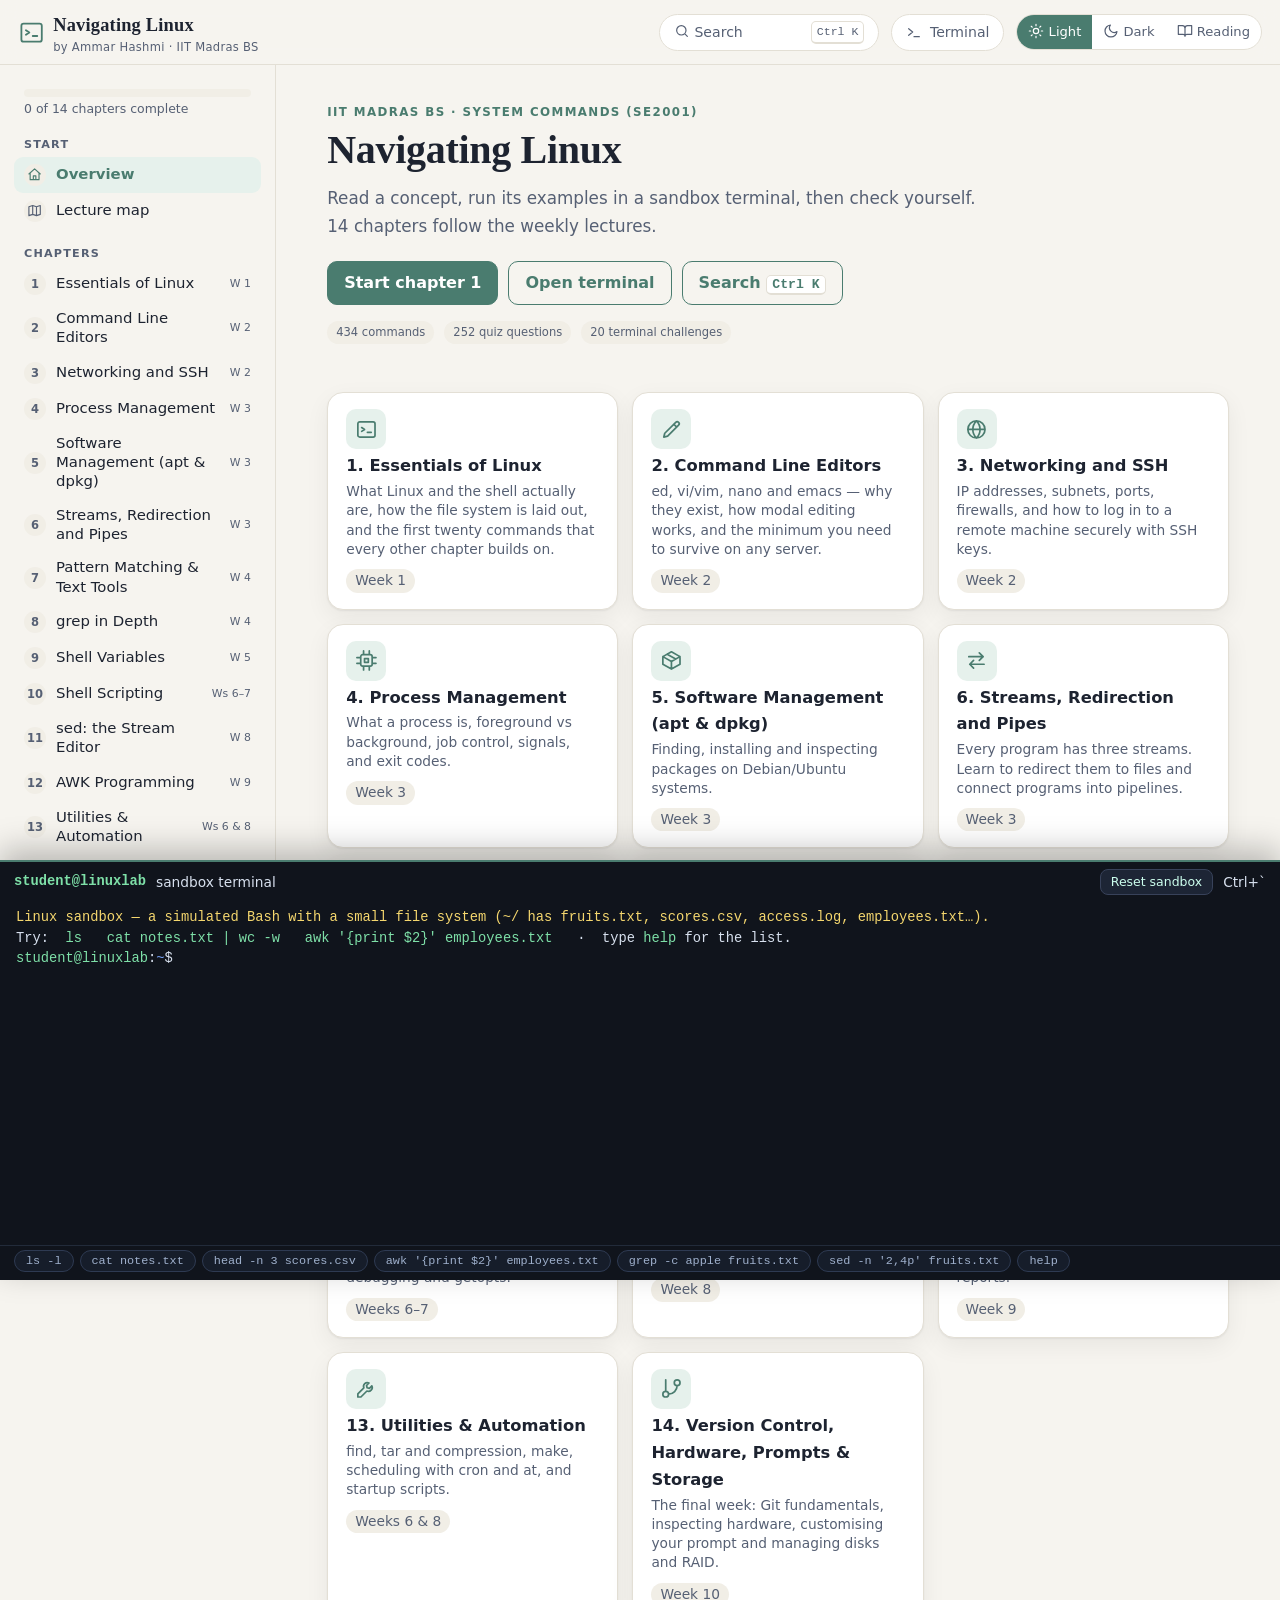
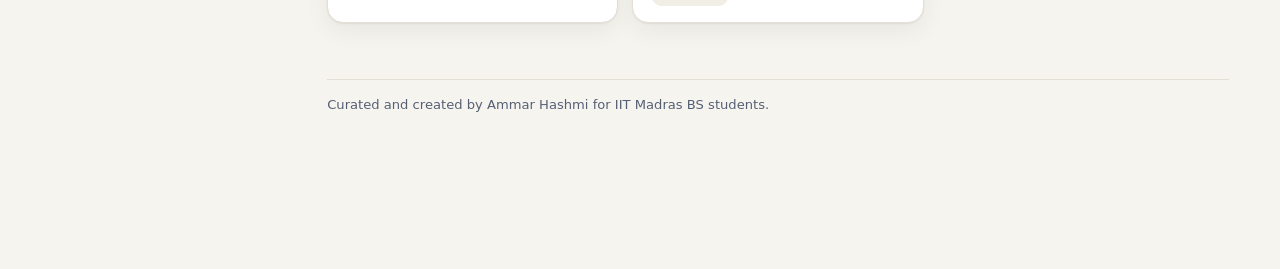
==== commit 1f92574a: "Replace emojis with a consistent inline SVG icon set - New src/icons.js: 30 stroke icons drawn on on" ====
--- a/index.html
+++ b/index.html
@@ -49,7 +49,7 @@
 .cards{display:grid;grid-template-columns:repeat(auto-fill,minmax(250px,1fr));gap:14px;margin-top:22px}
 .card{background:var(--panel);border:1px solid var(--line);border-radius:16px;padding:16px 18px;box-shadow:var(--shadow);display:block;color:var(--ink);transition:transform .15s,border-color .15s}
 .card:hover{transform:translateY(-2px);border-color:var(--accent);text-decoration:none}
-.card .ic{font-size:1.6rem}.card b{display:block;margin:4px 0 2px;font-size:1.02rem}.card span{color:var(--ink2);font-size:.86rem;line-height:1.4;display:block}
+.card .tile{width:40px;height:40px;border-radius:10px;display:grid;place-items:center;background:var(--accent-soft);color:var(--accent);font-size:1.3rem}.card b{display:block;margin:4px 0 2px;font-size:1.02rem}.card span{color:var(--ink2);font-size:.86rem;line-height:1.4;display:block}
 .card .meta{margin-top:10px;font-size:.74rem;color:var(--ink2);display:flex;gap:10px;align-items:center}
 .badge{display:inline-block;padding:2px 9px;border-radius:99px;background:var(--code-bg);font-size:.72rem;color:var(--ink2)}
 .badge.ok{background:color-mix(in srgb,var(--ok) 18%,transparent);color:var(--ok)}
@@ -191,7 +191,7 @@
 
 body.dockopen main{padding-bottom:min(52vh,460px)}
 .page,.sec{min-width:0;max-width:100%}.sec{overflow-wrap:anywhere}.sec pre,.sec .t{overflow-wrap:normal}.cmdgrid{grid-template-columns:repeat(auto-fill,minmax(min(300px,100%),1fr))}
-@media(max-width:700px){.topbar{gap:6px;padding:8px 10px}.brand{font-size:.95rem}.brand small,.searchbtn kbd{display:none}.brand span:first-child{font-size:1.2rem!important}.pill{padding:6px 10px}#termBtn .lbl{display:none}.searchbtn{min-width:0}main{padding-left:14px;padding-right:14px}}
+@media(max-width:700px){.topbar{gap:6px;padding:8px 10px}.brand{font-size:.95rem}.brand small,.searchbtn kbd{display:none}.pill{padding:6px 10px}#termBtn .lbl{display:none}.searchbtn{min-width:0}main{padding-left:14px;padding-right:14px}}
 
 :root[data-theme="reading"]{--bg:#f4ecd8;--panel:#fbf5e4;--ink:#3b3226;--ink2:#6d6050;--line:#decfae;--accent:#9a3f12;--accent2:#2f6b5e;--accent-soft:#f3e0c4;--code-bg:#ece1c6;--shadow:0 1px 2px rgba(80,60,20,.08),0 6px 18px rgba(80,60,20,.08)}
 :root[data-theme="reading"] body{font:19px/1.85 var(--serif)}
@@ -262,17 +262,63 @@
 .hero .row{margin-top:18px}
 @media(prefers-reduced-motion:reduce){*{transition:none!important;scroll-behavior:auto!important}}
 @media(max-width:600px){.more .hint{display:none}}
+
+/* icons */
+.svgi{width:1.1em;height:1.1em;fill:none;stroke:currentColor;stroke-width:1.8;stroke-linecap:round;stroke-linejoin:round;flex:none;vertical-align:-.17em}
+.brand>.svgi{width:1.7rem;height:1.7rem;color:var(--accent);stroke-width:1.6}
+.nav .n .svgi{width:.95rem;height:.95rem}
+.nav a.on .n{color:var(--accent)}
+h1>.svgi{color:var(--accent);width:.8em;height:.8em;margin-right:.1em;vertical-align:-.05em}
+.cheat h3 .svgi{color:var(--accent)}
+.themes button .svgi,.pill .svgi{width:1rem;height:1rem;vertical-align:-.2em}
+.exhead button .svgi{width:.85em;height:.85em;vertical-align:-.1em}
+.exhead .run .svgi{fill:currentColor}
 </style></head><body>
-<header class="topbar"><button class="iconbtn" id="menuBtn" aria-label="Menu">☰</button>
-<a class="brand" href="#/home" style="color:inherit"><span style="font-size:1.5rem">🐧</span><span>Navigating Linux<small>by Ammar Hashmi · IIT Madras BS</small></span></a><span class="spacer"></span>
-<button class="pill searchbtn" id="searchBtn"><span>🔍 <span class="lbl">Search</span></span><kbd>Ctrl K</kbd></button>
-<button class="pill" id="termBtn">⌨ <span class="lbl">Terminal</span></button><div class="themes" id="themes" role="group" aria-label="Theme"><button data-t="light" title="Light">☀<span class="tl"> Light</span></button><button data-t="dark" title="Dark">☾<span class="tl"> Dark</span></button><button data-t="reading" title="Reading mode">📖<span class="tl"> Reading</span></button></div></header>
+<header class="topbar"><button class="iconbtn" id="menuBtn" aria-label="Menu"><i class="svgi" data-i="menu"></i></button>
+<a class="brand" href="#/home" style="color:inherit"><i class="svgi" data-i="terminal-square"></i><span>Navigating Linux<small>by Ammar Hashmi · IIT Madras BS</small></span></a><span class="spacer"></span>
+<button class="pill searchbtn" id="searchBtn"><span><i class="svgi" data-i="search"></i> <span class="lbl">Search</span></span><kbd>Ctrl K</kbd></button>
+<button class="pill" id="termBtn"><i class="svgi" data-i="terminal"></i> <span class="lbl">Terminal</span></button><div class="themes" id="themes" role="group" aria-label="Theme"><button data-t="light" title="Light"><i class="svgi" data-i="sun"></i><span class="tl"> Light</span></button><button data-t="dark" title="Dark"><i class="svgi" data-i="moon"></i><span class="tl"> Dark</span></button><button data-t="reading" title="Reading mode"><i class="svgi" data-i="book"></i><span class="tl"> Reading</span></button></div></header>
 <div class="layout"><aside class="side" id="side"></aside><main id="main"></main></div>
-<div class="dock" id="dock"><div class="dockbar" id="dockbar"><b>student@linuxlab</b><span>sandbox terminal</span><span class="active" id="activeChal" style="display:none"></span><span class="spacer"></span><button id="resetBtn">Reset sandbox</button><span>⌃`</span></div>
+<div class="dock" id="dock"><div class="dockbar" id="dockbar"><b>student@linuxlab</b><span>sandbox terminal</span><span class="active" id="activeChal" style="display:none"></span><span class="spacer"></span><button id="resetBtn">Reset sandbox</button><span>Ctrl+`</span></div>
 <div class="term" id="term"><div id="tlog"></div><div class="tin"><span id="tprompt"></span><input id="tinput" autocomplete="off" autocapitalize="off" spellcheck="false" aria-label="terminal input"></div></div><div class="tchips" id="tchips"></div></div>
 <div class="pal" id="pal"><div class="palbox"><input id="palq" placeholder="Search commands, topics, lectures…" autocomplete="off"><ul id="palul"></ul></div></div>
 <script>window.LECT=[{"week": 1, "lectures": [{"title": "Launching a Linux Virtual Machine", "items": [{"t": "00:00", "x": "VirtualBox"}, {"t": "15:00", "x": "WSL"}, {"t": "18:50", "x": "Replit"}, {"t": "21:36", "x": "CoCalc"}, {"t": "25:00", "x": "Termux"}]}, {"title": "Command Line Environment", "items": [{"t": "02:05", "x": "pwd"}, {"t": "03:22", "x": "ls"}, {"t": "03:49", "x": "ps"}, {"t": "04:06", "x": "uname"}, {"t": "04:15", "x": "clear or ctrl-L"}, {"t": "04:35", "x": "exit or ctrl-D"}, {"t": "06:20", "x": "anatomy of command"}, {"t": "07:29", "x": "ls -a"}, {"t": "08:13", "x": "ls -l"}, {"t": "11:46", "x": "linux file system"}, {"t": "12:52", "x": "path"}]}, {"title": "Simple Commands in Linux - 1", "items": [{"t": "01:10", "x": "cd.."}, {"t": "01:28", "x": "cd enter"}, {"t": "01:35", "x": "cd -"}, {"t": "02:12", "x": "cd ~"}, {"t": "03:24", "x": "date -R"}, {"t": "04:16", "x": "cal"}, {"t": "05:06", "x": "ncal"}, {"t": "05:40", "x": "free"}, {"t": "05:56", "x": "free -h"}, {"t": "07:04", "x": "groups"}, {"t": "07:48", "x": "ls -l output anatomy"}, {"t": "10:00", "x": "file types"}, {"t": "12:26", "x": "ls -i name (inode)"}, {"t": "13:24", "x": "permissions"}, {"t": "17:17", "x": "chmod g-w file/folder"}, {"t": "18:29", "x": "chmod o-x file/folder"}, {"t": "19:35", "x": "chmod 700 file/folder"}, {"t": "21:25", "x": "cp file file_new"}, {"t": "21:54", "x": "mv file .."}, {"t": "22:43", "x": "mv command to rename file"}, {"t": "25:49", "x": "alias"}, {"t": "27:32", "x": "hardlinks (inode)"}, {"t": "38:29", "x": "text vs binary file"}, {"t": "38:47", "x": "file filename"}]}, {"title": "Simple Commands in Linux - 2", "items": [{"t": "00:35", "x": "Multiple / in path"}, {"t": "02:25", "x": "ls -l dir"}, {"t": "02:48", "x": "ls -ld"}, {"t": "03:25", "x": "Multiple options in one hyphen"}, {"t": "05:00", "x": "Long options"}, {"t": "07:20", "x": "less"}, {"t": "07:50", "x": "cat"}, {"t": "08:45", "x": "more"}, {"t": "09:15", "x": "head"}, {"t": "09:30", "x": "head -n 5"}, {"t": "09:50", "x": "tail"}, {"t": "10:10", "x": "tail -n 5"}, {"t": "10:31", "x": "wc file"}, {"t": "11:30", "x": "wc -l file"}, {"t": "11:40", "x": "which"}, {"t": "12:00", "x": "whatis"}, {"t": "13:00", "x": "Less is more"}, {"t": "14:10", "x": "apropos"}, {"t": "16:50", "x": "man -k"}, {"t": "17:05", "x": "help"}, {"t": "17:30", "x": "info"}, {"t": "18:16", "x": "type"}, {"t": "19:00", "x": "file"}, {"t": "19:51", "x": "alias"}, {"t": "21:14", "x": "unalias"}, {"t": "23:10", "x": "touch"}, {"t": "23:40", "x": "mkdir"}, {"t": "23:52", "x": "cp"}, {"t": "25:02", "x": "rm"}, {"t": "25:10", "x": "rmdir"}, {"t": "25:52", "x": "rm -r"}, {"t": "26:02", "x": "rm -i"}, {"t": "27:30", "x": "Automatic Recursion in mv but not in cp"}, {"t": "28:00", "x": "cp -r"}, {"t": "29:00", "x": "Links"}, {"t": "30:16", "x": "ln -s (softlink)"}, {"t": "30:59", "x": "ln (hardlink)"}, {"t": "32:42", "x": "stat"}, {"t": "33:10", "x": "du"}, {"t": "34:35", "x": "In memory file system /proc and /sys"}, {"t": "36:00", "x": "/proc/cpuinfo"}, {"t": "37:00", "x": "/proc/version"}, {"t": "37:15", "x": "uname -a"}, {"t": "37:30", "x": "/proc/meminfo"}, {"t": "37:45", "x": "free"}, {"t": "38:00", "x": "/proc/partitions"}, {"t": "38:14", "x": "df"}, {"t": "40:00", "x": "Process ids"}, {"t": "40:30", "x": "/sys"}, {"t": "40:45", "x": "/sys/bus/usb/devices"}]}]}, {"week": 2, "lectures": [{"title": "Command line editors - Part 01", "items": [{"t": "01:00", "x": "Different editors"}, {"t": "06:25", "x": "ed"}, {"t": "11:30", "x": "man ed & info ed"}, {"t": "12:00", "x": "q to quit"}, {"t": "12:30", "x": "P for prompt"}, {"t": "13:00", "x": "1 to go to line 1"}, {"t": "13:02", "x": "$ to go to last line"}, {"t": "13:13", "x": ",p to print entire buffer"}, {"t": "13:23", "x": "2,3p to print lines 2 and 3"}, {"t": "13:55", "x": "/hello/ to search for hello"}, {"t": "14:10", "x": "+ to go to next line, - to go to previous line"}, {"t": "14:40", "x": ";p to print from current line to end"}, {"t": "14:45", "x": "%p to print entire buffer"}, {"t": "15:00", "x": ". to print current line"}, {"t": "15:15", "x": "! to execute shell commands"}, {"t": "15:45", "x": "r !date to insert output of date command in current line"}, {"t": "16:00", "x": "w to write to file"}, {"t": "16:10", "x": "q to quit"}, {"t": "16:45", "x": ".d to delete current line"}, {"t": "17:45", "x": "a to append after current line (press . to end)"}, {"t": "18:55", "x": "s/a/b/ to substitute a with b in current line"}, {"t": "21:05", "x": "f to show filename"}, {"t": "22:05", "x": "5,6j to join lines 5 and 6"}, {"t": "22:40", "x": "m1 to move current line after line 1"}, {"t": "23:40", "x": "u to undo"}, {"t": "25:00", "x": "%s/\\(.\\*\\)/PREFIX \\1/ to add PREFIX to all lines"}, {"t": "27:35", "x": "Summary"}]}, {"title": "Command line editors - Part 02", "items": [{"t": "01:02", "x": "readlink -f dir (find the final softlink)"}, {"t": "03:00", "x": "nano demo"}, {"t": "05:55", "x": "nano summary"}, {"t": "08:08", "x": "vi"}, {"t": "10:30", "x": "movement in vi"}, {"t": "12:50", "x": "command mode"}, {"t": "18:03", "x": "move cursor to specific positions"}, {"t": "18:39", "x": "i (INSERT mode)"}, {"t": "19:00", "x": "esc (Command mode)"}, {"t": "19:14", "x": "a (INSERT mode)"}, {"t": "19:39", "x": "dd (delete line)"}, {"t": "19:45", "x": "p (paste deleted line at a different location)"}, {"t": "20:08", "x": ":wq (write, save and quit)"}, {"t": "20:53", "x": "dw (delete the current word)"}, {"t": "21:20", "x": "2dw (delete two words)"}, {"t": "21:32", "x": "x (delete one char)"}, {"t": "22:32", "x": "press space in command mode to move right char by char"}, {"t": "22:43", "x": ":f (show current file name)"}, {"t": "23:04", "x": ":se nu / :se nonu (show/hide line numbers)"}, {"t": "23:28", "x": "yyyy/p (copy/paste lines)"}, {"t": "24:58", "x": ":1,5s/line/LINE/ (search and replace FIRST occurrence of word 'line' in every line)"}, {"t": "25:36", "x": ":1,5s/line/LINE/g (search and replace ALL occurrences of word 'line' in every line)"}, {"t": "26:26", "x": ":%s/hello/hola/g (search and replace in ENTIRE BUFFER)"}]}, {"title": "Command line editors - Part 03", "items": [{"t": "00:31", "x": "scp (Transfer file b/w systems)"}, {"t": "01:14", "x": "untar (like unzip)"}, {"t": "02:52", "x": "DOS format handling"}, {"t": "03:14", "x": "vi -b file (open file in binary mode)"}, {"t": "03:27", "x": ":%s/ˆM//g (search and remove ˆM (carriage return) in ENTIRE BUFFER)"}, {"t": "04:57", "x": "ctrl-f ctrl-d ctrl-u"}, {"t": "05:23", "x": ":n (go to line number n)"}, {"t": "05:48", "x": "r (replace char)"}, {"t": "06:22", "x": "/word ENTER n (find and scroll through all occurrences of the word in file)"}, {"t": "07:04", "x": ":%/word/new_word/g (replace word with new_word in entire file)"}, {"t": "08:02", "x": "A (append at the end of the line)"}, {"t": "08:28", "x": "R (replace until ESC is pressed)"}, {"t": "09:16", "x": "cw (replace a word)"}, {"t": "11:00", "x": "repeat a command many times using a number"}, {"t": "16:50", "x": "emacs summary"}]}, {"title": "Networking Commands and SSH", "items": [{"t": "0:26", "x": "Overview of accessing remote machines in a private network and connecting to the internet."}, {"t": "4:49", "x": "Protecting private networks through hierarchical addressing and routing rules."}, {"t": "9:14", "x": "Understanding standard port numbers and their mapping to services for remote computer access."}, {"t": "13:55", "x": "Enhancing server security with multiple layers of protection and Security Enhanced Linux mode."}, {"t": "18:19", "x": "Essential networking commands for checking machine status, network activities, and public access."}, {"t": "22:55", "x": "Explanation of multiple IP addresses on a remote machine due to virtual machines and containers, along with private network setup."}, {"t": "27:58", "x": "Understanding IP address aliases and reverse lookup in networking"}, {"t": "32:43", "x": "Connecting to multiple machines remotely using SSH and accessing an Ubuntu Linux machine for free."}, {"t": "37:34", "x": "Demonstration of checking if SELinux is enabled, accessing a web server, and observing file system protection."}]}]}, {"week": 3, "lectures": [{"title": "Linux process management", "items": [{"t": "00:45", "x": "sleep"}, {"t": "02:00", "x": "coproc"}, {"t": "03:58", "x": "kill"}, {"t": "04:23", "x": "run process in background using &"}, {"t": "04:50", "x": "fg (bring to foreground)"}, {"t": "05:00", "x": "ctrl-c (kill foreground process)"}, {"t": "05:16", "x": "two ways of killing"}, {"t": "05:43", "x": "jobs"}, {"t": "07:44", "x": "top"}, {"t": "08:59", "x": "ctrl-z (suspend process)"}, {"t": "11:29", "x": "echo $• 12:29 child shell"}, {"t": "15:37", "x": "History"}, {"t": "16:00", "x": "!n"}, {"t": "16:30", "x": "!!"}, {"t": "17:37", "x": "Brace Expansion"}, {"t": "19:56", "x": "Multiple Commands on a single line"}, {"t": "22:29", "x": "exit codes"}, {"t": "26:22", "x": "kill process running in separate shell"}, {"t": "27:00", "x": "ps -e"}, {"t": "28:11", "x": "exit code for child processes"}, {"t": "30:07", "x": "bc (bench calculator)"}, {"t": "30:27", "x": "ctrl-d (quit or exit)"}, {"t": "30:57", "x": "Why learn Exit Codes?"}]}, {"title": "Combining commands and files", "items": [{"t": "00:40", "x": "Ways of combination ; , && , ||"}, {"t": "02:54", "x": "Use of () - Runs commands in a subshell"}, {"t": "03:00", "x": "$BASH_SUBSHELL"}, {"t": "04:18", "x": "Subshells within Subshells"}, {"t": "06:22", "x": "&& and || demo"}, {"t": "10:08", "x": "File Descriptors, stdin 0, stdout 1, stderr 2"}, {"t": "11:57", "x": "command > file"}, {"t": "16:31", "x": "hwinfo"}, {"t": "19:11", "x": "cat > file"}, {"t": "22:31", "x": "cat"}, {"t": "24:14", "x": "command >> file"}, {"t": "27:48", "x": "command1 >> file; command2 >> file; command3 >> file"}, {"t": "28:56", "x": "cat >> file"}]}, {"title": "Redirections", "items": [{"t": "00:14", "x": "command 2> file"}, {"t": "03:11", "x": "command > file1 2> file2"}, {"t": "07:52", "x": "command < file"}, {"t": "09:44", "x": "command > file1 2>&1 (redirect output and error both to the same file i.e. file1)"}, {"t": "13:54", "x": "pipe | operator"}, {"t": "17:17", "x": "command1 | command > file"}, {"t": "19:10", "x": "/dev/null"}, {"t": "22:29", "x": "command | tee file"}, {"t": "26:00", "x": "diff"}, {"t": "26:22", "x": "command1 | tee file1 file2 | command2"}, {"t": "28:02", "x": "command1 >2 /dev/null | tee file1 file2 | command2"}]}, {"title": "Software Management - Part 01", "items": [{"t": "04:27", "x": "Check type of operating system"}, {"t": "06:41", "x": "Check type of kernel and architecture"}, {"t": "09:48", "x": "apt"}, {"t": "10:19", "x": "apt-cache search pkg"}, {"t": "11:37", "x": "apt-cache pkgnames (see all packages installed on the system)"}, {"t": "12:28", "x": "apt-cache pkgnames nm (all packages starting with nm)"}, {"t": "12:53", "x": "apt-cache show nmap (show details of pkg nmap)"}, {"t": "21:23", "x": "checksums"}]}, {"title": "Software Management - Part 02", "items": [{"t": "01:40", "x": "Accessing sudoers file"}, {"t": "03:40", "x": "/var/log"}, {"t": "05:40", "x": "/etc/apt"}, {"t": "05:51", "x": "cat sources.list"}, {"t": "07:30", "x": "cd sources.list.d"}, {"t": "09:15", "x": "update"}, {"t": "10:49", "x": "upgrade"}, {"t": "13:26", "x": "auto-remove"}, {"t": "14:24", "x": "remove package"}, {"t": "15:10", "x": "install package"}, {"t": "15:38", "x": "reinstall package"}, {"t": "18:29", "x": "var/lib/dpkg"}, {"t": "23:00", "x": "dpkg -l pattern"}, {"t": "23:35", "x": "dpkg -L package"}, {"t": "24:11", "x": "dpkg -s package"}, {"t": "24:48", "x": "dpkg -S pattern"}, {"t": "28:03", "x": "dpkg-query -W -f='${Section} ${binary:Package}\\n'"}, {"t": "28:13", "x": "dpkg-query -W -f='${Section} ${binary:Package}\\n' | less"}, {"t": "28:40", "x": "dpkg-query -W -f='${Section} ${binary:Package}\\n' | sort | less"}, {"t": "30:42", "x": "dpkg-query -W -f='${Section} ${binary:Package}\\n' | grep pattern"}, {"t": "31:56", "x": "Installing a deb package"}]}]}, {"week": 4, "lectures": [{"title": "Pattern Matching - Part 01", "items": [{"t": "01:30", "x": "Regex"}, {"t": "03:42", "x": "Why Regex?"}, {"t": "05:00", "x": "Special Characters in Regex"}, {"t": "09:15", "x": "Character Classes"}, {"t": "10:36", "x": "Back references"}, {"t": "12:00", "x": "Operator Precedence"}, {"t": "14:03", "x": "grep pattern file"}, {"t": "15:41", "x": "cat file | grep pattern"}, {"t": "16:25", "x": "cat file | grep 'pattern.pattern'"}, {"t": "17:16", "x": "cat file | grep 'pattern$'"}, {"t": "18:02", "x": "cat file | grep '\\.'"}, {"t": "19:10", "x": "cat file | grep 'ˆpattern'"}, {"t": "20:21", "x": "cat file | grep 'pattern\\b'"}, {"t": "21:42", "x": "cat file | grep 'patt[ern]'"}, {"t": "23:04", "x": "cat file | grep 'pat.\\*tern'"}, {"t": "23:50", "x": "cat file | grep '\\bpat.\\*tern'"}, {"t": "25:31", "x": "cat file | grep 'pat[1-5]tern'"}, {"t": "27:37", "x": "cat file | grep 'pat[ˆ1-5]tern'"}, {"t": "28:00", "x": "cat file | grep 'pattern\\{2,4\\}'"}, {"t": "29:58", "x": "cat file | grep '\\(pattern\\)'"}, {"t": "30:20", "x": "cat file | grep '\\(pattern\\).\\*\\1'"}, {"t": "32:41", "x": "cat file | grep '\\(pattern\\)\\{2, 3\\}'"}, {"t": "34:00", "x": "cat file | egrep 'M+'"}, {"t": "34:32", "x": "cat file | egrep 'ˆM+'"}, {"t": "35:00", "x": "cat file | egrep 'ˆM\\*'"}, {"t": "35:25", "x": "cat file | egrep 'M*a' vs 'M.*a'"}, {"t": "37:00", "x": "cat file | egrep '(ma)+'"}, {"t": "37:25", "x": "cat file | egrep '(ma)\\*'"}, {"t": "37:58", "x": "cat file | egrep '(ED|ME)'"}]}, {"title": "Pattern Matching - Part 02", "items": [{"t": "01:12", "x": "dpkg-query | grep"}, {"t": "08:03", "x": "cat file | grep '[[:alpha:]]'"}, {"t": "08:30", "x": "cat file | grep '[[:alnum:]]'"}, {"t": "10:51", "x": "cat file | grep '[[:digit:]]'"}, {"t": "11:32", "x": "cat file | grep '[[:cntrl:]]'"}, {"t": "12:07", "x": "cat file | grep -v '[[:cntrl:]]'"}, {"t": "12:26", "x": "cat file | grep '[[:punct:]]'"}, {"t": "13:15", "x": "cat file | grep '[[:lower:]]'"}, {"t": "14:04", "x": "cat file | grep '[[:upper:]]'"}, {"t": "14:57", "x": "cat file | grep '[[:print:]]'"}, {"t": "16:17", "x": "cat file | grep '[[:blank:]]'"}, {"t": "16:57", "x": "cat file | grep '[[:space:]]'"}, {"t": "17:30", "x": "cat file | grep '[[:graph:]]'"}, {"t": "18:27", "x": "skip all empty lines"}, {"t": "21:40", "x": "egrep '[[:digit:]]{12}' file"}, {"t": "22:30", "x": "egrep '\\b[[:digit:]]{6}\\b' file"}, {"t": "24:16", "x": "egrep '\\b[[:alpha:]]{2}[[:digit:]]{2}[[:alpha:]][[:digit:]]{2}\\b' file (Matching Roll Numbers)"}, {"t": "25:32", "x": "urls"}, {"t": "28:43", "x": "cut -c 1-4 file"}, {"t": "29:32", "x": "cut -c -4 file"}, {"t": "30:00", "x": "cat file | cut -d \" \" -f 1"}, {"t": "33:01", "x": "cat file | cut -d \";\" -f 2 | cut \",\" -f 1"}, {"t": "34:26", "x": "grep version of above command"}, {"t": "35:30", "x": "cat file | cut -d \"/\" -f 3 | cut -d \" \" -f 1 | head -n 19 | tail -n 1"}]}]}, {"week": 5, "lectures": [{"title": "$hell variables", "items": [{"t": "02:45", "x": "Frequently used Shell variables ($USER, $HOME, $PATH, $PWD, $HOSTNAME)"}, {"t": "03:30", "x": "Special Shell variables ($0, $1 to $9, $#, $-, $@, $? and $$)"}, {"t": "04:30", "x": "$$ (PID of the current shell)"}, {"t": "04:45", "x": "$? (Exit status of the last command), 0 for success, non-zero for failure"}, {"t": "06:30", "x": "Shell flags and $- to list them."}, {"t": "07:30", "x": "echo command"}, {"t": "08:00", "x": "echo with multiple arguments"}, {"t": "08:30", "x": "echo with quotes"}, {"t": "10:46", "x": "echo 'hello \" - Multi line echo and nesting quotes"}, {"t": "12:45", "x": "echo $USER"}, {"t": "13:00", "x": "Variables not expanded in single quotes"}, {"t": "15:30", "x": "Escaping $ using \\$"}, {"t": "17:14", "x": "printenv"}, {"t": "17:44", "x": "env"}, {"t": "17:52", "x": "set"}, {"t": "19:04", "x": "date"}, {"t": "19:20", "x": "date -R"}, {"t": "20:48", "x": "How to run unalised commands using \\date or full path /usr/bin/date"}, {"t": "21:50", "x": "$PATH variable"}, {"t": "22:20", "x": "special shell variables"}, {"t": "23:22", "x": "ps"}, {"t": "24:15", "x": "ps --forest"}, {"t": "24:35", "x": "ps -ef"}, {"t": "25:21", "x": "ps -f"}, {"t": "26:36", "x": "ps -e"}]}, {"title": "Shell Variables - Part 1", "items": [{"t": "00:34", "x": "variable basic rules"}, {"t": "01:21", "x": "Exporting variable"}, {"t": "01:44", "x": "Using variable"}, {"t": "02:18", "x": "Remove variable"}, {"t": "02:49", "x": "Test if variable is set or not."}, {"t": "03:36", "x": "print default value of variable if set or display a substitute message 33:15 and 36:15"}, {"t": "04:16", "x": "set default value of variable if not already set 34:19"}, {"t": "04:40", "x": "reset variable if already set 37:13"}, {"t": "05:06", "x": "List of variables"}, {"t": "05:39", "x": "Length of string"}, {"t": "05:55", "x": "slice of string"}, {"t": "06:35", "x": "matching pattern"}, {"t": "07:20", "x": "keep matching pattern"}, {"t": "07:41", "x": "replace matching pattern"}, {"t": "08:13", "x": "replace matching pattern by location"}, {"t": "08:34", "x": "changing case"}, {"t": "09:10", "x": "restricting value types"}, {"t": "09:41", "x": "remove restrictions"}, {"t": "10:20", "x": "Indexed arrays"}, {"t": "12:26", "x": "Associative arrays (like dictionary in python)"}, {"t": "22:24", "x": "use of{ } with variables"}, {"t": "24:38", "x": "variable availability to shells and subshells (export)"}, {"t": "27:21", "x": "modifying exported variable in child shell"}, {"t": "28:40", "x": "setting command output to variable"}, {"t": "36:36", "x": "Show error message if variable not set without substituting (${var?msg})"}]}, {"title": "Shell Variables - Part 2", "items": [{"t": "00:41", "x": "echo ${!H*} - List of shell variables starting H"}, {"t": "02:43", "x": "echo ${#USER} length of a variable"}, {"t": "04:33", "x": "echo ${USER:2:2} slice of string stored in a variable"}, {"t": "06:00", "x": "echo ${USER: -3:2} negative index from right"}, {"t": "07:43", "x": "date command options"}, {"t": "10:58", "x": "pattern matching using # and ## (delete from start)"}, {"t": "13:28", "x": "pattern matching using % and %% (delete from end)"}, {"t": "14:51", "x": "mixing ## and %%"}, {"t": "16:22", "x": "replacing substring using / or //"}, {"t": "18:11", "x": "replacing substring using /# or /%"}, {"t": "24:57", "x": "changing case using , and „"}, {"t": "28:49", "x": "restricting variable types using declare"}, {"t": "30:09", "x": "declare -i var (int)"}, {"t": "31:11", "x": "declare -l var (lower)"}, {"t": "32:41", "x": "declare -u var (upper)"}, {"t": "33:44", "x": "declare +u var"}, {"t": "34:45", "x": "declare -r var (read only)"}, {"t": "36:37", "x": "declare -a arr (Indexed Arrays)"}, {"t": "38:28", "x": "echo ${#arr[@]} (Number of elements in an array)"}, {"t": "38:42", "x": "echo ${arr[@]} (Elements of an array)"}, {"t": "39:00", "x": "echo ${!arr[@]} (Indices of an array)"}, {"t": "40:46", "x": "unset ‘arr[index]’ (delete the element of an array present at given index)"}, {"t": "41:31", "x": "arr+=(element) (append an element to an array)"}, {"t": "42:33", "x": "populate array in one go"}, {"t": "42:29", "x": "declare -A dict (Associative array - like dictionaries in python)"}, {"t": "46:44", "x": "pass output of a command to an array"}]}]}, {"week": 6, "lectures": [{"title": "Some Command line Utilities", "items": [{"t": "00:30", "x": "find"}, {"t": "00:45", "x": "tar and gzip"}, {"t": "00:50", "x": "make"}, {"t": "01:30", "x": "find options"}, {"t": "01:45", "x": "-name, -type, -atime, -ctime, -regex, -exec, -print"}, {"t": "03:30", "x": "File packaging and compression"}, {"t": "04:00", "x": "tar to package files and folders"}, {"t": "04:30", "x": "gzip to compress files"}, {"t": "05:15", "x": "zip to compress files"}, {"t": "05:30", "x": "compress, gzip, bzip2, xz, 7z"}, {"t": "07:00", "x": "Time taken to compress vs compression ratio"}, {"t": "08:00", "x": "make utility"}, {"t": "09:30", "x": "find example"}, {"t": "10:00", "x": "find $HOME -print | wc -l to count files in home directory"}, {"t": "10:30", "x": "find . -m -2 to find files modified in last 2 days"}, {"t": "11:15", "x": "find . -m +30 to find files modified more than 30 days ago"}, {"t": "12:00", "x": "find /usr -type d -name \"man?\" -print to find man pages folders"}, {"t": "13:30", "x": "find . -size +10M -exec ls -lsh {} \\; to find files larger than 10M"}, {"t": "16:00", "x": "find . -name '*.jpg' -exec ls -sh {} \\; to find all jpg files"}, {"t": "18:15", "x": "du -sh to find disk usage of folders"}, {"t": "18:40", "x": "tar -cvf logfiles.tar logfiles/ create a tar file"}, {"t": "19:30", "x": "gzip logfiles.tar to compress the tar file"}, {"t": "20:30", "x": "bzip2 logfiles.tar to compress the tar file smaller but slower"}, {"t": "21:30", "x": "compress logfiles.tar to compress the tar faster but larger"}, {"t": "22:00", "x": "gunzip or gzip -d and bzip2 -d to decompress"}, {"t": "23:00", "x": "tar -xvf logfiles.tar to extract the tar file"}, {"t": "24:00", "x": "make utility to backup files"}]}, {"title": "Overview of Shell Scripts", "items": [{"t": "00:00", "x": "Scripts"}, {"t": "02:00", "x": "types of scripts"}, {"t": "04:00", "x": "shebang"}, {"t": "04:50", "x": "sourcing vs executing"}, {"t": "06:42", "x": "script location"}, {"t": "07:35", "x": "bash environment"}, {"t": "09:04", "x": "echo \"hello world\""}, {"t": "09:30", "x": "printf"}, {"t": "10:14", "x": "read from command line using read"}, {"t": "10:40", "x": "arguments $0, $1, $2, $#, $@, $*"}, {"t": "12:50", "x": "command substitution"}, {"t": "13:25", "x": "for loop"}, {"t": "14:00", "x": "IFS (Internal Field Separator)"}, {"t": "14:35", "x": "case (switch case) end with esac"}, {"t": "15:24", "x": "if loop , end with fi"}, {"t": "15:58", "x": "if loop conditions"}, {"t": "19:10", "x": "comparisons"}, {"t": "19:27", "x": "file comparisons"}, {"t": "20:00", "x": "while loop"}, {"t": "20:50", "x": "functions"}]}, {"title": "Bash Scripts - Part 01", "items": [{"t": "00:44", "x": "vi s1.sh"}, {"t": "01:52", "x": ". s1.sh or source s1.sh (Run script in same shell)"}, {"t": "02:48", "x": "echo $$ (print PID)"}, {"t": "03:50", "x": "./s1.sh (execute script using path)"}, {"t": "04:00", "x": "chmod +x s1.sh (make script executable)"}, {"t": "04:54", "x": "different PID based on if the script is executed using path vs using source"}, {"t": "05:40", "x": "ps --forest (inside script)"}, {"t": "07:08", "x": "availability of shell variables to parent shell based on execution method (path vs source)"}, {"t": "08:43", "x": "detecting how the script is invoked inside the script echo $0"}, {"t": "09:49", "x": "arguments"}, {"t": "12:58", "x": "if statement"}, {"t": "16:36", "x": "for loop"}, {"t": "21:56", "x": "grep within for loop"}]}]}, {"week": 7, "lectures": [{"title": "Bash Scripts - Part 2A", "items": [{"t": "01:00", "x": "Debugging using set -x and set +x or bash -x ./script.sh"}, {"t": "01:15", "x": "Combining conditions using && and || outside [ ] or inside [[ ]]"}, {"t": "03:15", "x": "Arithmetic in shell using (( )), let, expr, $(( )) and bc"}, {"t": "06:00", "x": "Operators inside (( )) and let"}, {"t": "08:00", "x": "str : regex and str =~ regex in [[ ]]"}, {"t": "08:00", "x": "match str regex"}, {"t": "08:15", "x": "substr str start length"}, {"t": "08:30", "x": "index str char give position of char in str (first occurrence)"}, {"t": "08:45", "x": "length str"}, {"t": "09:35", "x": "Regex to match only digits in a line ˆ[0-9]+$"}, {"t": "14:30", "x": "bc - bench calculator"}, {"t": "18:00", "x": "Regex [oO]ctav[aeiou]* to match Octave, octave, Octav, Octavio, etc"}, {"t": "18:30", "x": "Match using expr $str : $regex"}, {"t": "22:20", "x": "heredoc"}, {"t": "24:00", "x": "ignore tabs in heredoc using <<• 27:30 IFS=: to change delimiter"}]}, {"title": "Bash Scripts - Part 2B", "items": [{"t": "00:30", "x": "if, if-else, if-elif-else"}, {"t": "03:15", "x": "case"}, {"t": "07:45", "x": "for((i=0;i<10;i++))"}, {"t": "12:00", "x": "Redirecting loops to files"}, {"t": "15:15", "x": "time <command> to measure time taken"}, {"t": "16:00", "x": "break out of loop"}, {"t": "17:30", "x": "break from outer loop using break 2"}, {"t": "20:15", "x": "continue to skip rest of the loop"}, {"t": "23:00", "x": "shift to shift arguments to left by 1 or [n] if provided"}, {"t": "26:30", "x": "exec to replace current shell with another command"}]}, {"title": "Bash Scripts - Part 2C", "items": [{"t": "00:30", "x": "eval to evaluate a command"}, {"t": "07:00", "x": "getopts to parse command line options"}, {"t": "11:30", "x": "select loop"}]}]}, {"week": 8, "lectures": [{"title": "Automating Scripts", "items": [{"t": "00:30", "x": "cron and at commands"}, {"t": "02:00", "x": "Job definition in cron"}, {"t": "05:00", "x": "Startup scripts"}, {"t": "10:00", "x": "crontab -e to edit cron jobs"}]}, {"title": "Stream editor sed", "items": [{"t": "11:02", "x": "sed -e \"\" file"}, {"t": "11:50", "x": "sed -n -e \"\" file"}, {"t": "12:48", "x": "sed -e \"=\" file"}, {"t": "13:28", "x": "print a particular line"}, {"t": "14:15", "x": "importance of -n option"}, {"t": "15:38", "x": "‘p′ vs′ !p’ vs “$p”"}, {"t": "16:17", "x": "address range"}, {"t": "16:37", "x": "combine commands"}, {"t": "17:39", "x": "print every n th line"}, {"t": "18:52", "x": "regex address"}, {"t": "19:36", "x": "/regex/,+n"}, {"t": "20:01", "x": "delete a particular line"}, {"t": "21:17", "x": "delete a range of lines"}, {"t": "21:33", "x": "/regex/d"}, {"t": "21:49", "x": "search and replace"}, {"t": "24:32", "x": "extended regex"}, {"t": "26:58", "x": "range-end as regex"}, {"t": "30:09", "x": "regex to regex"}, {"t": "32:02", "x": "insert header and footer"}, {"t": "33:49", "x": "insert or append at any line"}, {"t": "34:16", "x": "insert or append @ a regex address"}, {"t": "36:18", "x": "change a line"}, {"t": "38:06", "x": "sed script file"}, {"t": "43:47", "x": "join lines (demonstrates how to read one more line)"}, {"t": "47:25", "x": "Debug"}]}]}, {"week": 9, "lectures": [{"title": "AWK Programming Part 1", "items": [{"t": "00:30", "x": "awk command (Aho, Weinberger, and Kernighan)"}, {"t": "02:20", "x": "Execution Model - Read, Process, Write"}, {"t": "02:30", "x": "Each line is a record (\\n separated)"}, {"t": "02:40", "x": "Each record is a set of fields (space or tab separated)"}, {"t": "05:15", "x": "Running awk in command line cat file | awk '{print $1}'"}, {"t": "07:00", "x": "Blocks in awk (BEGIN, END, pattern-action)"}, {"t": "08:30", "x": "awk -> gawk (GNU awk) (use realpath to find the path of awk)"}, {"t": "09:00", "x": "awk -f script file with shebang #!/usr/bin/awk -f"}, {"t": "11:30", "x": "Multiple BEGIN and END blocks (order matters)"}, {"t": "12:50", "x": "$0 for entire record, $1 for first field, $NF for last field"}, {"t": "14:10", "x": "Built in Variables of AWK"}, {"t": "16:33", "x": "Pattern matching in awk"}, {"t": "18:05", "x": "Types of blocks"}, {"t": "19:20", "x": "Operators in awk"}, {"t": "20:00", "x": "Ternary, Array Membership, Regex"}, {"t": "21:15", "x": "Built in functions in awk"}, {"t": "24:45", "x": "Regex in action block"}, {"t": "27:15", "x": "Match certain field with regex"}, {"t": "29:30", "x": "Comparison operators in action blocks"}, {"t": "30:00", "x": "FS=\"[ .;:-]\" to set multiple FS using regex"}]}, {"title": "AWK Programming Part 2", "items": [{"t": "00:15", "x": "Arrays in awk (Associative, sparse, index may not be integers)"}, {"t": "00:30", "x": "arr[index]=value"}, {"t": "00:45", "x": "for (var in arr)"}, {"t": "01:00", "x": "delete arr[index]"}, {"t": "01:05", "x": "Types of loops in awk (for, while, do-while, C-style for, if, if-else, if-else-if, switch)"}, {"t": "02:00", "x": "Payroll Management System using awk script on text file"}, {"t": "06:15", "x": "User defined functions in awk (awk -f lib.awk -f script.awk)"}, {"t": "11:00", "x": "Print Formatting using printf in awk"}, {"t": "12:00", "x": "Use awk as a programming language to generate random numbers"}, {"t": "15:30", "x": "How to comment in awk script using #"}, {"t": "17:00", "x": "Processing file with million lines using awk"}, {"t": "19:30", "x": "Spreadsheet applications cannot process such big files, but awk can"}, {"t": "21:45", "x": "Process web server log book using awk"}, {"t": "24:45", "x": "Get the first field of each line in a file using awk"}, {"t": "25:50", "x": "substr function in awk"}, {"t": "28:30", "x": "date --date=\"5 days ago\" +%d/%m/%Y to get date 5 days ago"}, {"t": "29:30", "x": "sprintf function in awk to format strings and store in a variable"}, {"t": "29:40", "x": "cmd | getline var to read output of a command into a variable"}, {"t": "30:00", "x": "match function in awk to match a regex in a string"}, {"t": "34:00", "x": "How to sort a file using sort using -n for numeric sort and -r for reverse sort"}, {"t": "34:30", "x": "dig to get IP address of a domain"}, {"t": "35:00", "x": "dig -x to get domain name from IP address"}, {"t": "35:30", "x": "dig +noall +answer -x to get one line answer"}]}]}, {"week": 10, "lectures": [{"title": "Version Control - Part 01", "items": [{"t": "00:22", "x": "Introduction to managing code versions and collaboration in programming projects."}, {"t": "05:19", "x": "Overview of Version Control Systems"}, {"t": "10:26", "x": "Importance of preventing hardware failures in storage systems."}, {"t": "14:58", "x": "Data storage technology overview: RAID systems improve speed and safety through disk mirroring."}, {"t": "20:01", "x": "Illustration of RAID configuration with data distributed across multiple hard disks for fault tolerance."}, {"t": "24:49", "x": "Understanding the Git protocol for remote synchronization and version control."}, {"t": "29:47", "x": "Security measures for account verification using phone numbers to prevent identity theft."}, {"t": "34:28", "x": "Introduction to using git and sharing screens for guidance on navigating options."}, {"t": "39:34", "x": "Managing access tokens, creating repositories, and working with personal access tokens for GitHub."}, {"t": "44:18", "x": "Introduction to setting up a remote server and working with Git accounts."}, {"t": "49:26", "x": "Importance of Personal Access Token for authentication in version control process."}]}, {"title": "Version Control - Part 02", "items": [{"t": "0:59", "x": "Setting up GitHub account and two-factor authentication for version control."}, {"t": "5:42", "x": "Managing branches and merging changes in version control."}, {"t": "9:51", "x": "Introduction to setting up GitHub for version control in a tutorial session."}, {"t": "15:15", "x": "Setting up a new repository and avoiding special characters in naming conventions."}, {"t": "20:05", "x": "Cloning a private repository requires authentication and password input."}, {"t": "26:54", "x": "Setting up Git configuration for a new repository."}, {"t": "31:50", "x": "Troubleshooting network issues, checking status, and preparing to push changes in Git."}, {"t": "38:57", "x": "Introduction to Branching and Merging in Version Control System"}, {"t": "44:17", "x": "Merging branches in Git using command prompt to combine different versions."}]}, {"title": "Knowing your Hardware", "items": [{"t": "01:24", "x": "hwinfo"}, {"t": "03:03", "x": "lshw"}, {"t": "03:49", "x": "lshw -c display"}, {"t": "04:10", "x": "CPU info (cat /proc/cpuinfo)"}, {"t": "05:41", "x": "partitions (cat /proc/partitions)"}, {"t": "06:11", "x": "lsblk"}, {"t": "07:27", "x": "lspci"}, {"t": "08:18", "x": "free"}, {"t": "08:56", "x": "DIMM modules (sudo dmidecode --type memory)"}, {"t": "11:42", "x": "hardinfo"}, {"t": "12:37", "x": "clinfo (OpenCL details)"}, {"t": "14:12", "x": "upower"}, {"t": "17:12", "x": "hard disk statistics (sudo hdparm -Tt /dev/sda)"}, {"t": "18:20", "x": "df -h"}, {"t": "20:22", "x": "iostat -dx /dev/sdb"}, {"t": "21:31", "x": "ifconfig (now replaced by ip)"}]}, {"title": "Prompt String", "items": [{"t": "00:40", "x": "Types of shells"}, {"t": "01:55", "x": "Bash prompts (PS1, PS2, PS3, PS4)"}, {"t": "02:55", "x": "Escape Sequences in Prompt"}, {"t": "04:25", "x": "Python interactive mode prompts (ps1, ps2 in sys)"}, {"t": "04:55", "x": "$PS1"}, {"t": "06:55", "x": "\\t for time and \\d for date"}, {"t": "07:35", "x": "\\# to list command history number"}, {"t": "08:15", "x": "source ~/.bashrc to reset prompt"}, {"t": "09:00", "x": "$PS2 for unclosed brackets or quotes"}, {"t": "11:00", "x": "$PS3 for select loop prompt"}, {"t": "12:00", "x": "$PS4 for trace with set -x"}, {"t": "13:30", "x": "Python prompts sys.ps1 and sys.ps2"}]}, {"title": "Managing Storage", "items": [{"t": "0:49", "x": "Understanding logical volume management in Linux for efficient disk space allocation."}, {"t": "2:51", "x": "Data protection and storage optimization through RAID controllers and modes."}, {"t": "5:17", "x": "Importance of distributed parity in storage systems and benefits of RAID 6 for data protection."}, {"t": "7:58", "x": "Overview of RAID storage configurations and their benefits in managing storage."}, {"t": "10:47", "x": "Utilizing multiple hard disks to create a single, large storage volume for efficient access and management."}]}]}];</script>
-<script>/* ===== Regex translation (POSIX BRE/ERE -> JS) ===== */
+<script>/* Inline SVG icon set (24x24, stroke-based, drawn to match each other). Use ICON('name') in markup. */
+(function () {
+  const P = {
+    menu: 'M4 6h16M4 12h16M4 18h16',
+    search: 'M11 4a7 7 0 1 0 0 14 7 7 0 0 0 0-14zM20 20l-4-4',
+    terminal: 'M4 17l6-5-6-5M12 19h8',
+    'terminal-square': 'M5 4h14a2 2 0 0 1 2 2v12a2 2 0 0 1-2 2H5a2 2 0 0 1-2-2V6a2 2 0 0 1 2-2zM7 10l3 2-3 2M13 15h4',
+    sun: 'M12 8a4 4 0 1 0 0 8 4 4 0 0 0 0-8zM12 2v2M12 20v2M4.9 4.9l1.4 1.4M17.7 17.7l1.4 1.4M2 12h2M20 12h2M4.9 19.1l1.4-1.4M17.7 6.3l1.4-1.4',
+    moon: 'M21 12.8A9 9 0 1 1 11.2 3a7 7 0 0 0 9.8 9.8z',
+    book: 'M2 4h6a4 4 0 0 1 4 4v12a3 3 0 0 0-3-3H2zM22 4h-6a4 4 0 0 0-4 4v12a3 3 0 0 1 3-3h7z',
+    home: 'M3 11l9-8 9 8M5 9.5V20h14V9.5M10 20v-6h4v6',
+    map: 'M9 4L3 6v14l6-2 6 2 6-2V4l-6 2zM9 4v14M15 6v14',
+    flask: 'M9 3h6M10 3v6l-5.5 10a1.6 1.6 0 0 0 1.4 2.4h12.2a1.6 1.6 0 0 0 1.4-2.4L14 9V3M7.5 15h9',
+    target: 'M12 3a9 9 0 1 0 0 18 9 9 0 0 0 0-18zM12 7a5 5 0 1 0 0 10 5 5 0 0 0 0-10zM12 11a1 1 0 1 0 0 2 1 1 0 0 0 0-2z',
+    help: 'M12 3a9 9 0 1 0 0 18 9 9 0 0 0 0-18zM9.6 9.3a2.5 2.5 0 1 1 3.6 2.2c-.8.4-1.2.9-1.2 1.8M12 16.8h.01',
+    layers: 'M12 3l9 5-9 5-9-5zM3 12.5l9 5 9-5M3 17l9 5 9-5',
+    clipboard: 'M9 2h6a1 1 0 0 1 1 1v2a1 1 0 0 1-1 1H9a1 1 0 0 1-1-1V3a1 1 0 0 1 1-1zM16 4h2a2 2 0 0 1 2 2v14a2 2 0 0 1-2 2H6a2 2 0 0 1-2-2V6a2 2 0 0 1 2-2h2M9 12h6M9 16h6',
+    play: 'M7 4.5v15l12-7.5z',
+    pencil: 'M4 20l1-4L16.5 4.5a2.1 2.1 0 0 1 3 3L8 19zM14.5 6.5l3 3',
+    check: 'M12 3a9 9 0 1 0 0 18 9 9 0 0 0 0-18zM8 12.3l2.8 2.8L16 9.6',
+    globe: 'M12 3a9 9 0 1 0 0 18 9 9 0 0 0 0-18zM3 12h18M12 3c2.5 2.6 3.8 5.6 3.8 9s-1.3 6.4-3.8 9c-2.5-2.6-3.8-5.6-3.8-9S9.5 5.6 12 3z',
+    cpu: 'M8 6h8a2 2 0 0 1 2 2v8a2 2 0 0 1-2 2H8a2 2 0 0 1-2-2V8a2 2 0 0 1 2-2zM10 10h4v4h-4zM9 2v4M15 2v4M9 18v4M15 18v4M2 9h4M2 15h4M18 9h4M18 15h4',
+    package: 'M21 8l-9-5-9 5v8l9 5 9-5zM3 8l9 5 9-5M12 13v8M7.5 5.5l9 5',
+    swap: 'M4 8h15M15 4l4 4-4 4M20 16H5M9 12l-4 4 4 4',
+    asterisk: 'M12 4v16M5 8l14 8M19 8L5 16',
+    dollar: 'M12 2v20M17 6.5H9.8a3.3 3.3 0 0 0 0 6.5h4.4a3.3 3.3 0 0 1 0 6.5H6.5',
+    code: 'M14 2H6a2 2 0 0 0-2 2v16a2 2 0 0 0 2 2h12a2 2 0 0 0 2-2V8zM14 2v6h6M10 13l-2 2 2 2M14 13l2 2-2 2',
+    scissors: 'M6 3a3 3 0 1 0 0 6 3 3 0 0 0 0-6zM6 15a3 3 0 1 0 0 6 3 3 0 0 0 0-6zM20 4L8.1 15.9M14.5 14.5L20 20M8.1 8.1L12 12',
+    table: 'M5 4h14a2 2 0 0 1 2 2v12a2 2 0 0 1-2 2H5a2 2 0 0 1-2-2V6a2 2 0 0 1 2-2zM3 10h18M3 15h18M9 4v16',
+    wrench: 'M14.7 6.3a4 4 0 0 0-5.4 5.2L3 17.8V21h3.2l6.3-6.3a4 4 0 0 0 5.2-5.4l-2.6 2.6-2.4-.6-.6-2.4z',
+    branch: 'M6 3v12M18 3a3 3 0 1 0 0 6 3 3 0 0 0 0-6zM6 15a3 3 0 1 0 0 6 3 3 0 0 0 0-6zM18 9a9 9 0 0 1-9 9',
+    arrow: 'M5 12h14M13 6l6 6-6 6'
+  };
+  window.ICON = (n, cls) => `<svg class="svgi${cls ? ' ' + cls : ''}" viewBox="0 0 24 24" aria-hidden="true"><path d="${P[n] || P.arrow}"/></svg>`;
+})();
+</script><script>/* ===== Regex translation (POSIX BRE/ERE -> JS) ===== */
 const POSIX = {alpha:'a-zA-Z',digit:'0-9',alnum:'a-zA-Z0-9',upper:'A-Z',lower:'a-z',space:' \\t\\n\\r\\f\\v',blank:' \\t',punct:'!-\\/:-@\\[-`{-~',print:' -~',graph:'!-~',cntrl:'\\x00-\\x1f\\x7f',xdigit:'0-9A-Fa-f'};
 function posixToJS(pat, ere) {
   let out = '', i = 0;
@@ -1662,7 +1708,7 @@
 const ch = (o) => window.CH.push(o);
 
 ch({
-  id: 'essentials', n: 1, weeks: 'Week 1', title: 'Essentials of Linux', icon: '🐧',
+  id: 'essentials', n: 1, weeks: 'Week 1', title: 'Essentials of Linux', icon: 'terminal-square',
   intro: 'What Linux and the shell actually are, how the file system is laid out, and the first twenty commands that every other chapter builds on.',
   sections: [
     { id: 'what', h: 'What is Linux, shell and terminal?',
@@ -1746,7 +1792,7 @@
 });
 
 ch({
-  id: 'editors', n: 2, weeks: 'Week 2', title: 'Command Line Editors', icon: '✍️',
+  id: 'editors', n: 2, weeks: 'Week 2', title: 'Command Line Editors', icon: 'pencil',
   intro: 'ed, vi/vim, nano and emacs — why they exist, how modal editing works, and the minimum you need to survive on any server.',
   sections: [
     { id: 'why', h: 'Why terminal editors?',
@@ -1792,7 +1838,7 @@
 });
 
 ch({
-  id: 'network', n: 3, weeks: 'Week 2', title: 'Networking and SSH', icon: '🌐',
+  id: 'network', n: 3, weeks: 'Week 2', title: 'Networking and SSH', icon: 'globe',
   intro: 'IP addresses, subnets, ports, firewalls, and how to log in to a remote machine securely with SSH keys.',
   sections: [
     { id: 'ip', h: 'Networks, IP addresses and subnets',
@@ -1828,7 +1874,7 @@
 });
 
 ch({
-  id: 'process', n: 4, weeks: 'Week 3', title: 'Process Management', icon: '⚙️',
+  id: 'process', n: 4, weeks: 'Week 3', title: 'Process Management', icon: 'cpu',
   intro: 'What a process is, foreground vs background, job control, signals, and exit codes.',
   sections: [
     { id: 'proc', h: 'Processes, PIDs and the process tree',
@@ -1870,7 +1916,7 @@
 });
 
 ch({
-  id: 'software', n: 5, weeks: 'Week 3', title: 'Software Management (apt & dpkg)', icon: '📦',
+  id: 'software', n: 5, weeks: 'Week 3', title: 'Software Management (apt & dpkg)', icon: 'package',
   intro: 'Finding, installing and inspecting packages on Debian/Ubuntu systems.',
   sections: [
     { id: 'os', h: 'Know your system',
@@ -1905,7 +1951,7 @@
 </script><script>const ch2 = (o) => window.CH.push(o);
 
 ch2({
-  id: 'streams', n: 6, weeks: 'Week 3', title: 'Streams, Redirection and Pipes', icon: '🔀',
+  id: 'streams', n: 6, weeks: 'Week 3', title: 'Streams, Redirection and Pipes', icon: 'swap',
   intro: 'Every program has three streams. Learn to redirect them to files and connect programs into pipelines.',
   sections: [
     { id: 'fd', h: 'The three standard streams',
@@ -1938,7 +1984,7 @@
 });
 
 ch2({
-  id: 'pattern', n: 7, weeks: 'Week 4', title: 'Pattern Matching & Text Tools', icon: '🔍',
+  id: 'pattern', n: 7, weeks: 'Week 4', title: 'Pattern Matching & Text Tools', icon: 'asterisk',
   intro: 'Globs, regular expressions (BRE, ERE, PCRE) and the small text-slicing tools: cut, tr, sort, uniq, paste, fold.',
   sections: [
     { id: 'glob', h: 'Globs vs regular expressions',
@@ -1953,7 +1999,7 @@
       <p><b>POSIX classes</b> live inside brackets: <code>[[:alpha:]]</code>, <code>[[:digit:]]</code>, <code>[[:alnum:]]</code>, <code>[[:upper:]]</code>, <code>[[:lower:]]</code>, <code>[[:space:]]</code>, <code>[[:punct:]]</code>, <code>[[:blank:]]</code>.</p>
       <p><b>BRE vs ERE:</b> in basic regex (<code>grep</code>, <code>sed</code>) the characters <code>+ ? | ( ) { }</code> are literal unless backslashed; in extended regex (<code>grep -E</code>/<code>egrep</code>, <code>sed -E</code>, <code>awk</code>) it is the other way round. <b>PCRE</b> (<code>grep -P</code>) adds lazy quantifiers (<code>.*?</code>), look-ahead/behind, named groups and <code>\\d</code>.</p>
       <p><b>Precedence</b> (high→low): grouping, quantifiers, concatenation, alternation. So <code>ab|cd</code> means (ab)|(cd), and <code>(ma)+</code> repeats the group while <code>ma+</code> repeats only the <em>a</em>. Also note greediness: <code>M*a</code> vs <code>M.*a</code> differ.</p>
-      <p class="cta">👉 Experiment live in the <a href="#" data-go="playground:regex">Regex Playground</a>.</p>`,
+      <p class="cta">→ Experiment live in the <a href="#" data-go="playground:regex">Regex Playground</a>.</p>`,
       cmds: [["grep 'pat' file", 'BRE search'], ["grep -E 'a|b' file", 'ERE alternation'], ["grep '^pat' file", 'Lines starting with pat'], ["grep 'pat$' file", 'Lines ending with pat'], ["grep '[[:digit:]]\\{3\\}' f", 'Three digits (BRE)'], ["egrep '[[:digit:]]{6}' f", 'Six digits (ERE)'], ["grep '\\(ab\\)\\1' f", 'Back-reference'], ["grep -P '\\d+' f", 'PCRE digits']],
       ex: [{ c: "grep '^a' fruits.txt", n: 'Anchored start' }, { c: "grep 'a$' fruits.txt", n: 'Anchored end' }, { c: "grep -E '^(a|b)' fruits.txt", n: 'ERE alternation' }, { c: "egrep '^[0-9]{2}f[0-9]{7}' rollnos.txt", n: 'Valid roll numbers' }, { c: "grep -E '^[[:alnum:]._-]+@[[:alnum:].-]+\\.[a-z]{2,}$' emails.txt", n: 'Plausible e-mail addresses' }, { c: "grep -v '[[:alpha:]]@' emails.txt", n: 'Lines NOT matching' }] },
     { id: 'cut', h: 'cut, tr, sort, uniq, paste, fold, rev',
@@ -1971,7 +2017,7 @@
 });
 
 ch2({
-  id: 'grep', n: 8, weeks: 'Week 4', title: 'grep in Depth', icon: '🔎',
+  id: 'grep', n: 8, weeks: 'Week 4', title: 'grep in Depth', icon: 'search',
   intro: 'Everything you can do with grep: invert, count, context, recursion, multiple patterns and only-matching output.',
   sections: [
     { id: 'opts', h: 'The options that matter',
@@ -1990,7 +2036,7 @@
 });
 
 ch2({
-  id: 'vars', n: 9, weeks: 'Week 5', title: 'Shell Variables', icon: '💲',
+  id: 'vars', n: 9, weeks: 'Week 5', title: 'Shell Variables', icon: 'dollar',
   intro: 'Creating, exporting, expanding and manipulating variables; special variables; arrays.',
   sections: [
     { id: 'basic', h: 'Creating and using variables',
@@ -2035,7 +2081,7 @@
 });
 
 ch2({
-  id: 'scripting', n: 10, weeks: 'Weeks 6–7', title: 'Shell Scripting', icon: '📜',
+  id: 'scripting', n: 10, weeks: 'Weeks 6–7', title: 'Shell Scripting', icon: 'code',
   intro: 'Turn commands into programs: shebangs, arguments, tests, conditionals, loops, functions, debugging and getopts.',
   sections: [
     { id: 'run', h: 'Your first script and ways to run it',
@@ -2110,7 +2156,7 @@
 </script><script>const ch3 = (o) => window.CH.push(o);
 
 ch3({
-  id: 'sed', n: 11, weeks: 'Week 8', title: 'sed: the Stream Editor', icon: '🪄',
+  id: 'sed', n: 11, weeks: 'Week 8', title: 'sed: the Stream Editor', icon: 'scissors',
   intro: 'Edit streams non-interactively: addresses, substitution, deletion, insertion, scripts and branching.',
   sections: [
     { id: 'basic', h: 'How sed thinks',
@@ -2158,7 +2204,7 @@
 });
 
 ch3({
-  id: 'awk', n: 12, weeks: 'Week 9', title: 'AWK Programming', icon: '🦅',
+  id: 'awk', n: 12, weeks: 'Week 9', title: 'AWK Programming', icon: 'table',
   intro: 'A full pattern-action language for column-oriented text: fields, variables, arrays, functions and reports.',
   sections: [
     { id: 'model', h: 'Execution model and syntax',
@@ -2169,7 +2215,7 @@
 pattern                     ← no action: print the line
 END   { …runs once after input… }</pre>
       <p>Fields: <code>$0</code> whole line, <code>$1</code> first, <code>$NF</code> last, <code>$(NF-1)</code> second to last. Patterns can be <code>/regex/</code>, comparisons (<code>$3 &gt; 50</code>), <code>NR==2</code>, ranges <code>NR==2,NR==4</code> or <code>/start/,/end/</code>, and combinations with <code>&amp;&amp; || !</code>. Choose a separator with <code>-F:</code> or <code>BEGIN{FS=","}</code>; the FS can be a regex: <code>-F'[ .;:-]'</code>. Run a script file with <code>awk -f prog.awk file</code>; with <code>#!/usr/bin/awk -f</code> as shebang it becomes executable.</p>
-      <p class="cta">👉 Try programs in the <a href="#" data-go="playground:awk">AWK Playground</a>.</p>`,
+      <p class="cta">→ Try programs in the <a href="#" data-go="playground:awk">AWK Playground</a>.</p>`,
       cmds: [["awk '{print $1}' f", 'First column'], ["awk '{print $NF}' f", 'Last column'], ["awk -F, '{print $2}' f", 'CSV column'], ["awk 'NR==2' f", 'Line 2'], ["awk 'NR>1' f", 'Skip header'], ["awk '/re/' f", 'Lines matching regex'], ["awk '$3>50' f", 'Numeric condition'], ["awk '$1 ~ /^A/' f", 'Field matches regex'], ["awk 'END{print NR}' f", 'Count lines'], ["awk 'NR==2,NR==4' f", 'Range']],
       ex: [{ c: "awk '{print $2, $4}' employees.txt", n: 'Columns' }, { c: "awk '$4 > 50000 {print $2}' employees.txt", n: 'Filter' }, { c: "awk -F, 'NR>1{print $1\": \"$3}' scores.csv", n: 'CSV' }, { c: "awk 'NR==2,NR==4' employees.txt", n: 'Range' }, { c: "awk '/Sales/ {n++} END {print n\" in sales\"}' employees.txt", n: 'Count matches' }] },
     { id: 'builtin', h: 'Built-in variables',
@@ -2226,7 +2272,7 @@
 });
 
 ch3({
-  id: 'utils', n: 13, weeks: 'Weeks 6 & 8', title: 'Utilities & Automation', icon: '🧰',
+  id: 'utils', n: 13, weeks: 'Weeks 6 & 8', title: 'Utilities & Automation', icon: 'wrench',
   intro: 'find, tar and compression, make, scheduling with cron and at, and startup scripts.',
   sections: [
     { id: 'find', h: 'find: locate files by property',
@@ -2271,7 +2317,7 @@
 });
 
 ch3({
-  id: 'extras', n: 14, weeks: 'Week 10', title: 'Version Control, Hardware, Prompts & Storage', icon: '🗄️',
+  id: 'extras', n: 14, weeks: 'Week 10', title: 'Version Control, Hardware, Prompts & Storage', icon: 'branch',
   intro: 'The final week: Git fundamentals, inspecting hardware, customising your prompt and managing disks and RAID.',
   sections: [
     { id: 'git', h: 'Version control with Git',
@@ -2676,14 +2722,14 @@
   const r = route(); const pct = Math.round(doneCount() / CH.length * 100);
   $('#side').innerHTML = `
     <div class="ring"><i style="width:${pct}%"></i></div><div class="ringtxt">${doneCount()} of ${CH.length} chapters complete</div>
-    <h6>Start</h6><nav class="nav"><a href="#/home" class="${r.view === 'home' ? 'on' : ''}"><span class="n">⌂</span>Overview</a><a href="#/map" class="${r.view === 'map' ? 'on' : ''}"><span class="n">🗺</span>Lecture map</a></nav>
+    <h6>Start</h6><nav class="nav"><a href="#/home" class="${r.view === 'home' ? 'on' : ''}"><span class="n">${ICON('home')}</span>Overview</a><a href="#/map" class="${r.view === 'map' ? 'on' : ''}"><span class="n">${ICON('map')}</span>Lecture map</a></nav>
     <h6>Chapters</h6><nav class="nav">${CH.map(c => `<a href="#/ch/${c.id}" class="${r.view === 'ch' && r.a === c.id ? 'on' : ''} ${prog.done[c.id] ? 'done' : ''}"><span class="n">${prog.done[c.id] ? '✓' : c.n}</span>${esc(c.title)}<span class="wk">${esc(c.weeks.replace('Week', 'W').replace('Weeks', 'W'))}</span></a>`).join('')}</nav>
     <h6>Practice</h6><nav class="nav">
-      <a href="#/playground/regex" class="${r.view === 'playground' ? 'on' : ''}"><span class="n">⚗</span>Playground</a>
-      <a href="#/challenges" class="${r.view === 'challenges' ? 'on' : ''}"><span class="n">🎯</span>Challenges</a>
-      <a href="#/quiz" class="${r.view === 'quiz' ? 'on' : ''}"><span class="n">❓</span>Mixed quiz</a>
-      <a href="#/cards" class="${r.view === 'cards' ? 'on' : ''}"><span class="n">🃏</span>Flashcards</a>
-      <a href="#/cheat" class="${r.view === 'cheat' ? 'on' : ''}"><span class="n">📋</span>Cheat sheet</a></nav>`;
+      <a href="#/playground/regex" class="${r.view === 'playground' ? 'on' : ''}"><span class="n">${ICON('flask')}</span>Playground</a>
+      <a href="#/challenges" class="${r.view === 'challenges' ? 'on' : ''}"><span class="n">${ICON('target')}</span>Challenges</a>
+      <a href="#/quiz" class="${r.view === 'quiz' ? 'on' : ''}"><span class="n">${ICON('help')}</span>Mixed quiz</a>
+      <a href="#/cards" class="${r.view === 'cards' ? 'on' : ''}"><span class="n">${ICON('layers')}</span>Flashcards</a>
+      <a href="#/cheat" class="${r.view === 'cheat' ? 'on' : ''}"><span class="n">${ICON('clipboard')}</span>Cheat sheet</a></nav>`;
 }
 
 function render(opts) {
@@ -2705,19 +2751,19 @@
     <p class="lede">Read a concept, run its examples in a sandbox terminal, then check yourself. ${CH.length} chapters follow the weekly lectures.</p>
     <div class="row"><a class="btn" href="#/ch/essentials">Start chapter 1</a><button class="btn ghost" id="hTerm">Open terminal</button><button class="btn ghost" id="hSearch">Search <kbd>Ctrl K</kbd></button></div>
     <div class="row" style="margin-top:16px;color:var(--ink2);font-size:.86rem"><span class="badge">${cmdCount} commands</span><span class="badge">${nQ} quiz questions</span><span class="badge">${window.CHALLENGES.length} terminal challenges</span></div></div>
-    <div class="cards">${CH.map(c => `<a class="card" href="#/ch/${c.id}"><div class="ic">${c.icon}</div><b>${c.n}. ${esc(c.title)}</b><span>${esc(c.intro)}</span><div class="meta"><span class="badge">${esc(c.weeks)}</span>${prog.done[c.id] ? '<span class="badge ok">complete</span>' : ''}${prog.quiz[c.id] ? `<span class="badge">quiz ${prog.quiz[c.id].score}/${prog.quiz[c.id].total}</span>` : ''}</div></a>`).join('')}</div>
+    <div class="cards">${CH.map(c => `<a class="card" href="#/ch/${c.id}"><div class="tile">${ICON(c.icon)}</div><b>${c.n}. ${esc(c.title)}</b><span>${esc(c.intro)}</span><div class="meta"><span class="badge">${esc(c.weeks)}</span>${prog.done[c.id] ? '<span class="badge ok">complete</span>' : ''}${prog.quiz[c.id] ? `<span class="badge">quiz ${prog.quiz[c.id].score}/${prog.quiz[c.id].total}</span>` : ''}</div></a>`).join('')}</div>
     <p class="credit-line">Curated and created by Ammar Hashmi for IIT Madras BS students.</p></div>`;
   $('#hTerm').onclick = () => openDock(true); $('#hSearch').onclick = () => openPal();
 }
 
 /* ---------- Chapter ---------- */
-function exHTML(e) { return `<div class="ex"><div class="exhead"><code>${esc(e.c)}</code>${e.n ? `<span class="note">${esc(e.n)}</span>` : ''}<button class="run">▶ Run</button><button class="tt" title="Copy into terminal">⌗ edit</button></div><pre class="exout" hidden></pre></div>`; }
+function exHTML(e) { return `<div class="ex"><div class="exhead"><code>${esc(e.c)}</code>${e.n ? `<span class="note">${esc(e.n)}</span>` : ''}<button class="run">${ICON('play')} Run</button><button class="tt" title="Copy into terminal">${ICON('pencil')} Edit</button></div><pre class="exout" hidden></pre></div>`; }
 function vChapter(m, r) {
   const i = CH.findIndex(c => c.id === r.a); const c = CH[i] || CH[0]; const ci = CH.indexOf(c);
   const prev = CH[ci - 1], next = CH[ci + 1];
   const cmdBlock = s => s.cmds && s.cmds.length ? `<details class="more"><summary>Commands in this section <span class="badge">${s.cmds.length}</span><span class="hint">click one to load it in the terminal</span></summary><div class="cmdgrid">${s.cmds.map(k => `<button class="cmd" data-c="${esc(k[0])}"><code>${esc(k[0])}</code><span>${esc(k[1])}</span></button>`).join('')}</div></details>` : '';
   const tryBlock = s => s.ex && s.ex.length ? `<div class="tryit"><div class="cmdtitle">Try it</div>${s.ex.map(exHTML).join('')}</div>` : '';
-  m.innerHTML = `<div class="chapter"><article class="page"><div class="eyebrow">Chapter ${c.n} · ${esc(c.weeks)}</div><h1>${c.icon} ${esc(c.title)}</h1><p class="lede">${esc(c.intro)}</p>
+  m.innerHTML = `<div class="chapter"><article class="page"><div class="eyebrow">Chapter ${c.n} · ${esc(c.weeks)}</div><h1>${ICON(c.icon)} ${esc(c.title)}</h1><p class="lede">${esc(c.intro)}</p>
   ${c.sections.map(s => `<section class="sec" id="s-${s.id}"><h2>${esc(s.h)}</h2><div class="prose">${s.html}</div>${tryBlock(s)}${cmdBlock(s)}</section>`).join('')}
   <section class="sec quiz" id="s-quiz"><h2>Check yourself</h2><div id="quizHost"></div></section>
   <div class="row noprint" style="margin-top:20px"><button class="btn ${prog.done[c.id] ? 'ghost' : ''}" id="doneBtn">${prog.done[c.id] ? '✓ Completed · click to undo' : 'Mark chapter complete'}</button></div>
@@ -2847,7 +2893,7 @@
   <div class="row"><select id="deckCh" style="width:auto"><option value="all">All chapters</option>${CH.map(c => `<option value="${c.id}" ${deckCh === c.id ? 'selected' : ''}>${c.n}. ${esc(c.title)}</option>`).join('')}</select><label class="chk"><input type="checkbox" id="hideKnown"> hide known</label><button class="btn ghost" id="shuf">Shuffle</button><span class="badge" id="fcStat"></span></div>
   <div class="fc-wrap"><div class="fc" id="fc"><div class="fc-in"><div class="fc-face fc-front"><small>command</small><code id="fcF"></code></div><div class="fc-face fc-back"><small>what it does</small><div id="fcB"></div></div></div></div></div>
   <div class="row" style="justify-content:center"><button class="btn ghost" id="fcAgain">← Again</button><button class="btn ghost" id="fcFlip">Flip</button><button class="btn" id="fcKnow">Got it →</button></div></div>`;
-  const show = () => { const hide = $('#hideKnown').checked; let d = deck.filter(x => !hide || !prog.cards[x.f]); if (!d.length) { $('#fcF').textContent = '🎉 No cards left'; $('#fcB').textContent = 'Uncheck “hide known” to review again.'; $('#fcStat').textContent = ''; return; } di = ((di % d.length) + d.length) % d.length; const c = d[di]; $('#fc').classList.remove('flip'); $('#fcF').textContent = c.f; $('#fcB').innerHTML = esc(c.b) + `<div style="font:.75rem var(--sans);color:var(--ink2);margin-top:12px">${esc(c.sec)}</div>`; $('#fcStat').textContent = `${di + 1}/${d.length} · known ${deck.filter(x => prog.cards[x.f]).length}/${deck.length}`; show.cur = c; show.len = d.length; };
+  const show = () => { const hide = $('#hideKnown').checked; let d = deck.filter(x => !hide || !prog.cards[x.f]); if (!d.length) { $('#fcF').textContent = 'All cards known'; $('#fcB').textContent = 'Uncheck “hide known” to review again.'; $('#fcStat').textContent = ''; return; } di = ((di % d.length) + d.length) % d.length; const c = d[di]; $('#fc').classList.remove('flip'); $('#fcF').textContent = c.f; $('#fcB').innerHTML = esc(c.b) + `<div style="font:.75rem var(--sans);color:var(--ink2);margin-top:12px">${esc(c.sec)}</div>`; $('#fcStat').textContent = `${di + 1}/${d.length} · known ${deck.filter(x => prog.cards[x.f]).length}/${deck.length}`; show.cur = c; show.len = d.length; };
   $('#fc').onclick = () => $('#fc').classList.toggle('flip'); $('#fcFlip').onclick = () => $('#fc').classList.toggle('flip');
   $('#fcKnow').onclick = () => { if (show.cur) { prog.cards[show.cur.f] = true; save(); } if (!$('#hideKnown').checked) di++; show(); };
   $('#fcAgain').onclick = () => { if (show.cur) { delete prog.cards[show.cur.f]; save(); } di++; show(); };
@@ -2861,7 +2907,7 @@
 /* ---------- Cheat sheet ---------- */
 function vCheat(m) {
   m.innerHTML = `<div class="page wide"><div class="row noprint" style="justify-content:space-between"><div><div class="eyebrow">Reference</div><h1>Cheat sheet</h1></div><button class="btn" id="prn">Print / save PDF</button></div><input class="search-in noprint" id="chq" placeholder="Filter commands…" autocomplete="off">
-  <div class="cheat" id="cheat">${CH.map(c => `<section data-ch="${c.id}"><h3>${c.icon} ${c.n}. ${esc(c.title)}</h3><table>${c.sections.flatMap(s => s.cmds || []).map(k => `<tr><td><code>${esc(k[0])}</code></td><td>${esc(k[1])}</td></tr>`).join('')}</table></section>`).join('')}</div></div>`;
+  <div class="cheat" id="cheat">${CH.map(c => `<section data-ch="${c.id}"><h3>${ICON(c.icon)} ${c.n}. ${esc(c.title)}</h3><table>${c.sections.flatMap(s => s.cmds || []).map(k => `<tr><td><code>${esc(k[0])}</code></td><td>${esc(k[1])}</td></tr>`).join('')}</table></section>`).join('')}</div></div>`;
   $('#prn').onclick = () => window.print();
   $('#chq').oninput = e => { const q = e.target.value.toLowerCase(); $$('#cheat section').forEach(s => { let any = false; $$('tr', s).forEach(tr => { const ok = !q || tr.textContent.toLowerCase().includes(q); tr.style.display = ok ? '' : 'none'; if (ok) any = true; }); s.style.display = any ? '' : 'none'; }); };
 }
@@ -2912,6 +2958,7 @@
 
 /* ================= Boot ================= */
 function boot() {
+  $$('[data-i]').forEach(el => { el.outerHTML = ICON(el.dataset.i); });
   const setTheme = t => { document.documentElement.dataset.theme = t; $$('#themes button').forEach(b => b.classList.toggle('on', b.dataset.t === t)); store.set('theme', t); };
   setTheme(store.get('theme', null) || (matchMedia('(prefers-color-scheme:dark)').matches ? 'dark' : 'light'));
   $$('#themes button').forEach(b => b.onclick = () => setTheme(b.dataset.t));
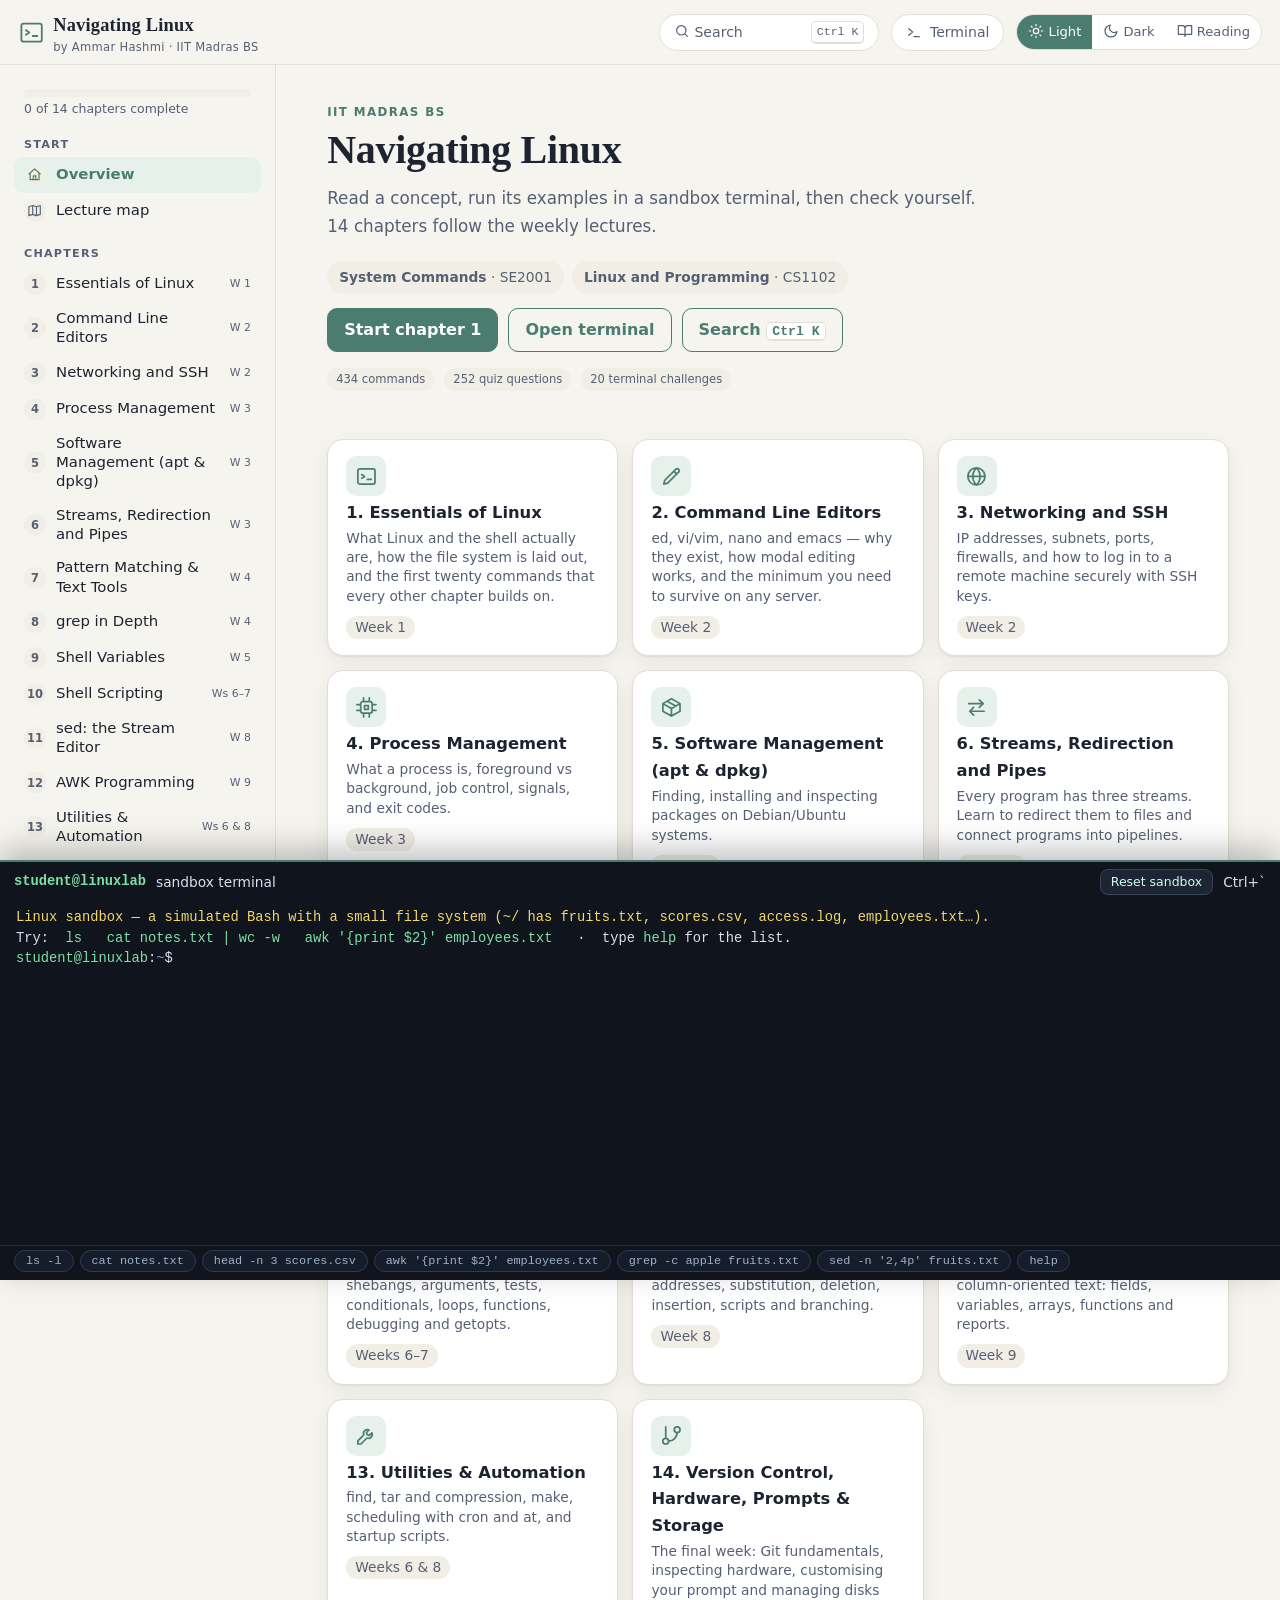
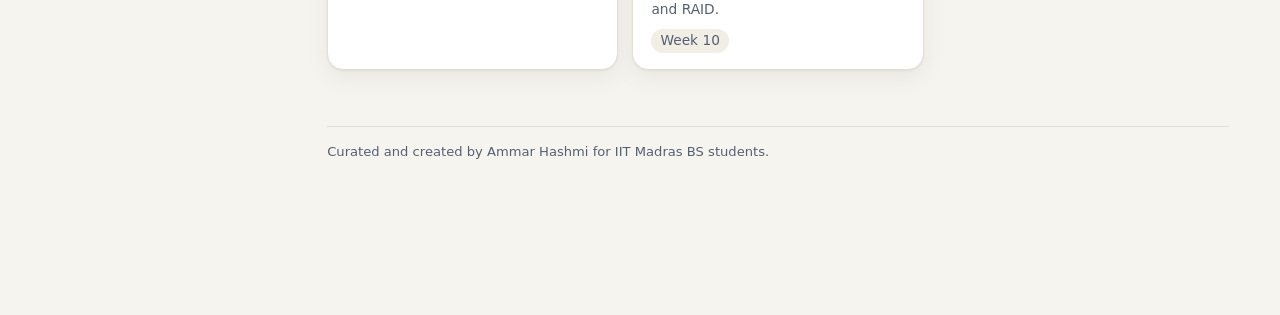
==== commit 01d9e0ea: "Add Linux(CS1102) as second subject" ====
--- a/index.html
+++ b/index.html
@@ -1,6 +1,6 @@
 <!doctype html>
 <html lang="en"><head><meta charset="utf-8"><meta name="viewport" content="width=device-width,initial-scale=1">
-<title>System Commands (SE2001) — Interactive Book</title><link rel="icon" type="image/svg+xml" href="data:image/svg+xml,%3Csvg%20xmlns=%22http://www.w3.org/2000/svg%22%20viewBox=%220%200%2064%2064%22%3E%3Crect%20width=%2264%22%20height=%2264%22%20rx=%2214%22%20fill=%22%232f5d50%22/%3E%3Crect%20x=%227%22%20y=%2212%22%20width=%2250%22%20height=%2240%22%20rx=%227%22%20fill=%22%2312151c%22/%3E%3Ccircle%20cx=%2214%22%20cy=%2219%22%20r=%222%22%20fill=%22%23f87171%22/%3E%3Ccircle%20cx=%2221%22%20cy=%2219%22%20r=%222%22%20fill=%22%23fbbf24%22/%3E%3Ccircle%20cx=%2228%22%20cy=%2219%22%20r=%222%22%20fill=%22%238fcfb5%22/%3E%3Cpath%20d=%22M15%2031l9%207-9%207%22%20fill=%22none%22%20stroke=%22%238fcfb5%22%20stroke-width=%224.5%22%20stroke-linecap=%22round%22%20stroke-linejoin=%22round%22/%3E%3Cpath%20d=%22M30%2046h18%22%20stroke=%22%23e8ebf2%22%20stroke-width=%224.5%22%20stroke-linecap=%22round%22/%3E%3C/svg%3E"><link rel="apple-touch-icon" href="data:image/svg+xml,%3Csvg%20xmlns=%22http://www.w3.org/2000/svg%22%20viewBox=%220%200%2064%2064%22%3E%3Crect%20width=%2264%22%20height=%2264%22%20rx=%2214%22%20fill=%22%232f5d50%22/%3E%3Crect%20x=%227%22%20y=%2212%22%20width=%2250%22%20height=%2240%22%20rx=%227%22%20fill=%22%2312151c%22/%3E%3Ccircle%20cx=%2214%22%20cy=%2219%22%20r=%222%22%20fill=%22%23f87171%22/%3E%3Ccircle%20cx=%2221%22%20cy=%2219%22%20r=%222%22%20fill=%22%23fbbf24%22/%3E%3Ccircle%20cx=%2228%22%20cy=%2219%22%20r=%222%22%20fill=%22%238fcfb5%22/%3E%3Cpath%20d=%22M15%2031l9%207-9%207%22%20fill=%22none%22%20stroke=%22%238fcfb5%22%20stroke-width=%224.5%22%20stroke-linecap=%22round%22%20stroke-linejoin=%22round%22/%3E%3Cpath%20d=%22M30%2046h18%22%20stroke=%22%23e8ebf2%22%20stroke-width=%224.5%22%20stroke-linecap=%22round%22/%3E%3C/svg%3E">
+<title>System Commands (SE2001) &amp; Linux and Programming (CS1102)</title><link rel="icon" type="image/svg+xml" href="data:image/svg+xml,%3Csvg%20xmlns=%22http://www.w3.org/2000/svg%22%20viewBox=%220%200%2064%2064%22%3E%3Crect%20width=%2264%22%20height=%2264%22%20rx=%2214%22%20fill=%22%232f5d50%22/%3E%3Crect%20x=%227%22%20y=%2212%22%20width=%2250%22%20height=%2240%22%20rx=%227%22%20fill=%22%2312151c%22/%3E%3Ccircle%20cx=%2214%22%20cy=%2219%22%20r=%222%22%20fill=%22%23f87171%22/%3E%3Ccircle%20cx=%2221%22%20cy=%2219%22%20r=%222%22%20fill=%22%23fbbf24%22/%3E%3Ccircle%20cx=%2228%22%20cy=%2219%22%20r=%222%22%20fill=%22%238fcfb5%22/%3E%3Cpath%20d=%22M15%2031l9%207-9%207%22%20fill=%22none%22%20stroke=%22%238fcfb5%22%20stroke-width=%224.5%22%20stroke-linecap=%22round%22%20stroke-linejoin=%22round%22/%3E%3Cpath%20d=%22M30%2046h18%22%20stroke=%22%23e8ebf2%22%20stroke-width=%224.5%22%20stroke-linecap=%22round%22/%3E%3C/svg%3E"><link rel="apple-touch-icon" href="data:image/svg+xml,%3Csvg%20xmlns=%22http://www.w3.org/2000/svg%22%20viewBox=%220%200%2064%2064%22%3E%3Crect%20width=%2264%22%20height=%2264%22%20rx=%2214%22%20fill=%22%232f5d50%22/%3E%3Crect%20x=%227%22%20y=%2212%22%20width=%2250%22%20height=%2240%22%20rx=%227%22%20fill=%22%2312151c%22/%3E%3Ccircle%20cx=%2214%22%20cy=%2219%22%20r=%222%22%20fill=%22%23f87171%22/%3E%3Ccircle%20cx=%2221%22%20cy=%2219%22%20r=%222%22%20fill=%22%23fbbf24%22/%3E%3Ccircle%20cx=%2228%22%20cy=%2219%22%20r=%222%22%20fill=%22%238fcfb5%22/%3E%3Cpath%20d=%22M15%2031l9%207-9%207%22%20fill=%22none%22%20stroke=%22%238fcfb5%22%20stroke-width=%224.5%22%20stroke-linecap=%22round%22%20stroke-linejoin=%22round%22/%3E%3Cpath%20d=%22M30%2046h18%22%20stroke=%22%23e8ebf2%22%20stroke-width=%224.5%22%20stroke-linecap=%22round%22/%3E%3C/svg%3E">
 <style>:root{
   --bg:#f6f4ef;--panel:#ffffff;--ink:#1d2330;--ink2:#566074;--line:#e3dfd5;--accent:#4a7c6f;--accent2:#3b6ea5;--accent-soft:#e6f1ec;
   --code-bg:#f1eee6;--term-bg:#10141c;--term-ink:#d7e0ee;--term-prompt:#7ee0a8;--term-dir:#7aa7ff;--term-err:#ff8b8b;
@@ -273,6 +273,8 @@
 .themes button .svgi,.pill .svgi{width:1rem;height:1rem;vertical-align:-.2em}
 .exhead button .svgi{width:.85em;height:.85em;vertical-align:-.1em}
 .exhead .run .svgi{fill:currentColor}
+
+.subj{margin-top:14px;gap:8px}.subj .badge{font-size:.86rem;padding:5px 12px}
 </style></head><body>
 <header class="topbar"><button class="iconbtn" id="menuBtn" aria-label="Menu"><i class="svgi" data-i="menu"></i></button>
 <a class="brand" href="#/home" style="color:inherit"><i class="svgi" data-i="terminal-square"></i><span>Navigating Linux<small>by Ammar Hashmi · IIT Madras BS</small></span></a><span class="spacer"></span>
@@ -2746,10 +2748,11 @@
 function vHome(m) {
   const cmdCount = CH.reduce((a, c) => a + c.sections.reduce((b, s) => b + (s.cmds || []).length, 0), 0);
   const nQ = CH.reduce((a, c) => a + c.quiz.length, 0);
-  m.innerHTML = `<div class="page wide"><div class="hero"><div class="eyebrow">IIT Madras BS · System Commands (SE2001)</div>
+  m.innerHTML = `<div class="page wide"><div class="hero"><div class="eyebrow">IIT Madras BS</div>
     <h1>Navigating Linux</h1>
     <p class="lede">Read a concept, run its examples in a sandbox terminal, then check yourself. ${CH.length} chapters follow the weekly lectures.</p>
-    <div class="row"><a class="btn" href="#/ch/essentials">Start chapter 1</a><button class="btn ghost" id="hTerm">Open terminal</button><button class="btn ghost" id="hSearch">Search <kbd>Ctrl K</kbd></button></div>
+    <div class="row subj"><span class="badge"><b>System Commands</b> · SE2001</span><span class="badge"><b>Linux and Programming</b> · CS1102</span></div>
+    <div class="row" style="margin-top:14px"><a class="btn" href="#/ch/essentials">Start chapter 1</a><button class="btn ghost" id="hTerm">Open terminal</button><button class="btn ghost" id="hSearch">Search <kbd>Ctrl K</kbd></button></div>
     <div class="row" style="margin-top:16px;color:var(--ink2);font-size:.86rem"><span class="badge">${cmdCount} commands</span><span class="badge">${nQ} quiz questions</span><span class="badge">${window.CHALLENGES.length} terminal challenges</span></div></div>
     <div class="cards">${CH.map(c => `<a class="card" href="#/ch/${c.id}"><div class="tile">${ICON(c.icon)}</div><b>${c.n}. ${esc(c.title)}</b><span>${esc(c.intro)}</span><div class="meta"><span class="badge">${esc(c.weeks)}</span>${prog.done[c.id] ? '<span class="badge ok">complete</span>' : ''}${prog.quiz[c.id] ? `<span class="badge">quiz ${prog.quiz[c.id].score}/${prog.quiz[c.id].total}</span>` : ''}</div></a>`).join('')}</div>
     <p class="credit-line">Curated and created by Ammar Hashmi for IIT Madras BS students.</p></div>`;
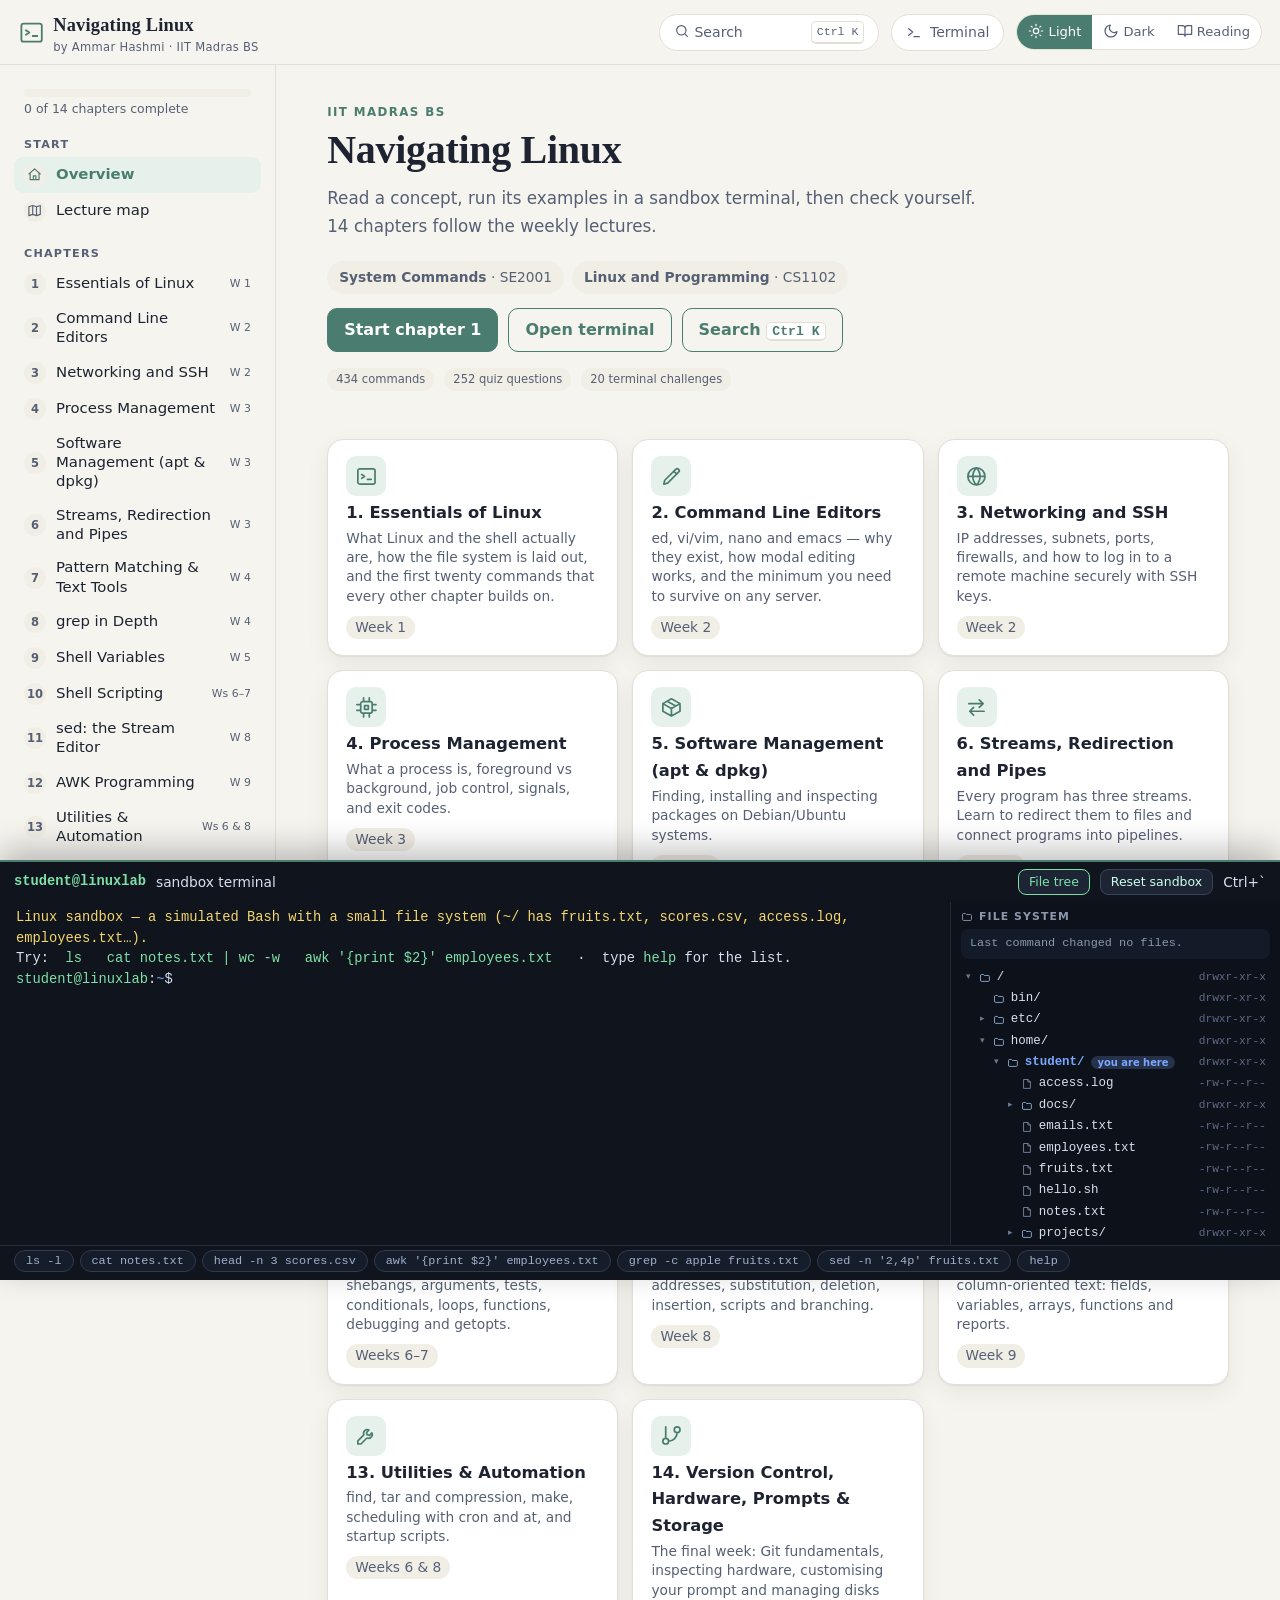
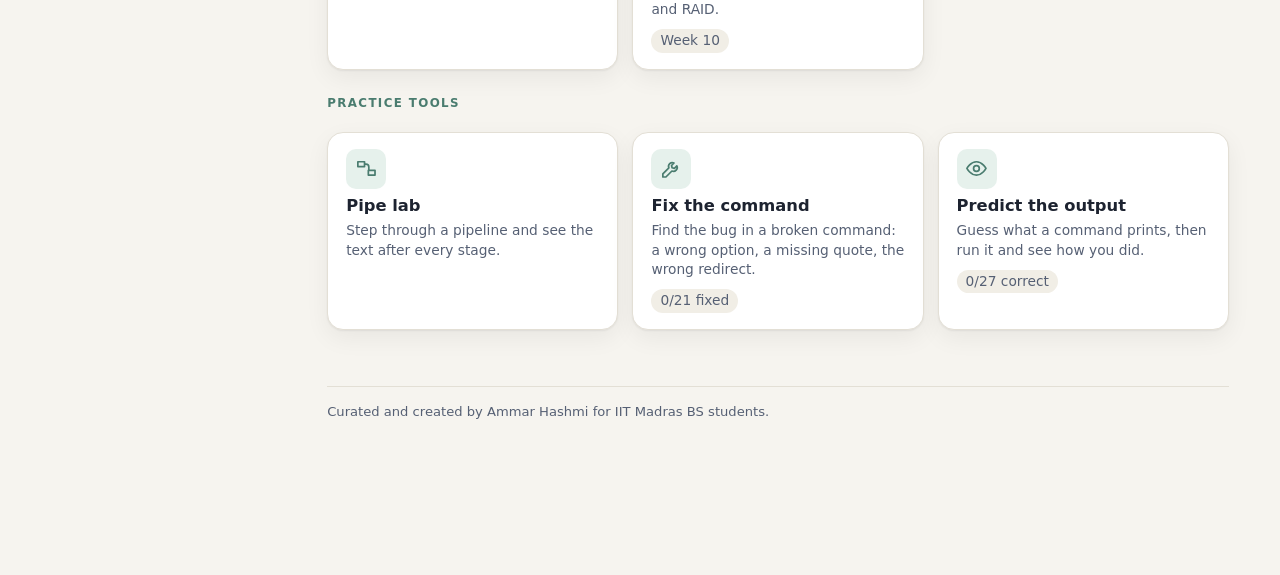
==== commit 784f441b: "Add pipe visualizer, file-system tree, Fix it and Predict practice - Pipe lab page and a Visualize b" ====
--- a/index.html
+++ b/index.html
@@ -275,14 +275,101 @@
 .exhead .run .svgi{fill:currentColor}
 
 .subj{margin-top:14px;gap:8px}.subj .badge{font-size:.86rem;padding:5px 12px}
+
+/* ===== Learning tools: file-system tree, pipe stepper, Fix it, Predict ===== */
+.dockbody{flex:1;display:flex;min-height:0}
+.dockbody .term{flex:1;min-width:0}
+.dockbar button.on{border-color:var(--term-prompt);color:var(--term-prompt)}
+.fst{display:none;flex:none;width:min(330px,44%);border-left:1px solid #222b3a;background:#0d1119;overflow:auto;padding:8px 10px 12px;font:.78rem/1.55 var(--mono);color:var(--term-ink)}
+.dock.showtree .fst{display:block}
+.fst h4{margin:0 0 6px;font:700 .68rem var(--sans);letter-spacing:1.1px;text-transform:uppercase;color:#8b97ad;display:flex;align-items:center;gap:6px}
+.fst .chg{margin:0 0 8px;padding:6px 9px;border-radius:8px;background:#141b28;font-size:.74rem;color:#8b97ad;line-height:1.5;word-break:break-word}
+.fst .chg .a{color:#7ee0a8}.fst .chg .d{color:#ff8b8b}.fst .chg .m{color:#f5d76e}
+.fr{display:flex;align-items:center;gap:6px;padding-top:1px;padding-bottom:1px;padding-right:4px;border-radius:5px;white-space:nowrap}
+.fr.dir{cursor:pointer}.fr:hover{background:#171f2e}
+.fr .caret{width:.9em;color:#6b7893;flex:none;text-align:center;font-size:.7em}
+.fr .svgi{width:.95em;height:.95em;color:#7d8aa3}.fr.dir .svgi{color:#8fb3d9}
+.fr .nm{overflow:hidden;text-overflow:ellipsis;min-width:0}
+.fr .pm{margin-left:auto;color:#5d6a85;font-size:.9em;padding-left:10px;flex:none}
+.fr .you{flex:none;font:600 .62rem var(--sans);padding:1px 7px;border-radius:99px;background:#26324a;color:#7aa7ff}
+.fr.cwd .nm{font-weight:700;color:#7aa7ff}
+.fr.new{background:rgba(126,224,168,.12)}.fr.new .nm{color:#7ee0a8}
+.fr.mod .nm{color:#f5d76e}
+.fr.mode .pm{color:#f5d76e;font-weight:700}
+.fr.gone{opacity:.75}.fr.gone .nm{color:#ff8b8b;text-decoration:line-through}
+@media(max-width:700px){.dockbody{flex-direction:column}.fst{width:auto;max-height:42%;border-left:0;border-top:1px solid #222b3a}}
+
+.btn[disabled]{opacity:.45;cursor:default}
+.term-in{display:flex;gap:8px;align-items:center;background:var(--term-bg);border-radius:10px;padding:6px 8px 6px 12px;margin:8px 0}
+.term-in:before{content:"$";color:var(--term-prompt);font:.9rem var(--mono)}
+.term-in input{flex:1;min-width:0;background:transparent;border:0;outline:0;color:var(--term-ink);font:.88rem var(--mono)}
+.term-in .btn{padding:4px 14px;font-size:.84rem}
+.cmdline{background:var(--term-bg);border-radius:10px;padding:8px 14px;margin:8px 0;overflow-x:auto}
+.cmdline code{background:none;color:var(--term-ink);padding:0;white-space:pre-wrap;word-break:break-word}
+.cmdline code:before{content:"$ ";color:var(--term-prompt)}
+
+/* pipe stepper */
+.pv{border:1px solid var(--line);border-radius:14px;background:var(--panel);padding:14px 16px;margin:10px 0}
+.pv-flow{display:flex;flex-wrap:wrap;align-items:center;gap:6px;margin:0 0 12px}
+.pv-pipe{color:var(--accent);font:700 1rem var(--mono)}
+.pv-chip{border:1px solid var(--line);background:var(--bg);border-radius:10px;padding:5px 10px;font:600 .8rem var(--mono);color:var(--ink);display:inline-flex;flex-direction:column;align-items:flex-start;gap:1px;text-align:left;max-width:100%}
+.pv-chip small{font:500 .68rem var(--sans);color:var(--ink2)}
+.pv-chip.on{border-color:var(--accent);background:var(--accent-soft)}
+.pv-chip.wait{opacity:.5}
+.pv-ctl{display:flex;gap:8px;flex-wrap:wrap;margin:0 0 6px}
+.pv-ctl .btn{padding:6px 14px;font-size:.86rem}
+.pv-st{border:1px solid var(--line);border-radius:12px;margin:10px 0;overflow:hidden;background:var(--panel)}
+.pv-st.last{border-color:var(--accent)}
+.pv-h{display:flex;align-items:center;gap:10px;padding:8px 12px;background:var(--term-bg);color:var(--term-ink);flex-wrap:wrap}
+.pv-n{width:22px;height:22px;border-radius:50%;background:#26324a;display:grid;place-items:center;font:700 .74rem var(--sans);flex:none}
+.pv-h code{background:none;color:var(--term-ink);padding:0;flex:1 1 220px;white-space:pre-wrap;word-break:break-word}
+.pv-h code:before{content:"$ ";color:var(--term-prompt)}
+.pv-tag{font:600 .7rem var(--sans);padding:2px 9px;border-radius:99px;background:#26324a;color:#cfe}
+.pv-tag.k-filter{background:#4a3b12;color:#f5d76e}.pv-tag.k-reorder{background:#183b54;color:#8db7e8}.pv-tag.k-transform{background:#1e4034;color:#7ee0a8}.pv-tag.k-empty{background:#4a1d1d;color:#ff8b8b}
+.pv-cnt{font:.72rem var(--sans);color:#8b97ad}
+.pv-out{margin:0;border:0;border-radius:0;background:#0b0e14;color:var(--term-ink);white-space:pre-wrap;word-break:break-word;font-size:.82rem;max-height:250px;overflow:auto;padding:10px 14px}
+.pv-out .e{color:var(--term-err)}.pv-out .ln{color:#586480;user-select:none;display:inline-block;width:2.2em;text-align:right;margin-right:10px}
+.pv-out .none{opacity:.55}
+.pv-drop{border-top:1px solid #222b3a;background:#0b0e14;color:#9fb0cc;font-size:.8rem}
+.pv-drop summary{cursor:pointer;padding:6px 14px;list-style:none}
+.pv-drop summary::-webkit-details-marker{display:none}
+.pv-drop summary:before{content:"\25B8  ";color:#f5d76e}
+.pv-drop pre{margin:0;border:0;border-radius:0;background:#0b0e14;color:#8b97ad;padding:2px 14px 10px;max-height:160px;overflow:auto}
+.pv-help{font-size:.86rem;color:var(--ink2);margin:8px 0 0}
+.pvhost .pv{margin:0;border-radius:0;border:0;border-top:1px solid var(--line)}
+.ex .pred{padding:10px 12px;border-top:1px solid var(--line);background:var(--panel)}
+
+/* Fix it and Predict */
+.pcard{display:flex;gap:14px;align-items:flex-start;background:var(--panel);border:1px solid var(--line);border-radius:14px;padding:14px 16px;margin:12px 0}
+.pcard.done{border-color:var(--ok)}
+.pcard .num{width:30px;height:30px;border-radius:50%;background:var(--code-bg);display:grid;place-items:center;font-weight:700;flex:none}
+.pcard.done .num{background:var(--ok);color:#fff}
+.pcard .pb{flex:1;min-width:0}
+.pcard .pt{margin:0 0 4px;font-weight:600}
+.pcard details{font-size:.86rem;color:var(--ink2);margin:6px 0}
+.pcard summary{cursor:pointer}
+.pcard textarea{width:100%;min-height:74px;background:var(--code-bg);color:var(--ink);border:1px solid var(--line);border-radius:10px;padding:8px 10px;font:.86rem/1.5 var(--mono);resize:vertical;margin:6px 0 8px}
+.pcard textarea:focus,.term-in:focus-within{outline:2px solid var(--accent);outline-offset:1px}
+.pres{margin-top:8px}
+.pres pre{margin:6px 0;background:var(--term-bg);color:var(--term-ink);border-color:transparent;white-space:pre-wrap;word-break:break-word}
+.pres pre .e{color:var(--term-err)}.pres pre .dim{color:#7d8aa3}
+.pres .lab{font:700 .7rem var(--sans);letter-spacing:1px;text-transform:uppercase;color:var(--ink2)}
+.verdict{margin:8px 0;padding:8px 12px;border-radius:10px;font-size:.9rem}
+.verdict.ok{background:color-mix(in srgb,var(--ok) 14%,transparent);border:1px solid var(--ok)}
+.verdict.no{background:color-mix(in srgb,var(--bad) 12%,transparent);border:1px solid var(--bad)}
+.cmp{display:grid;grid-template-columns:1fr 1fr;gap:10px}
+.cmp .cl{display:block}.cmp .cl.bad{background:color-mix(in srgb,var(--bad) 35%,transparent);border-radius:3px}
+@media(max-width:700px){.cmp{grid-template-columns:1fr}}
+.pcard .why{margin-top:10px;font-size:.9rem;color:var(--ink)}
+.tools{margin:26px 0 4px}
 </style></head><body>
 <header class="topbar"><button class="iconbtn" id="menuBtn" aria-label="Menu"><i class="svgi" data-i="menu"></i></button>
 <a class="brand" href="#/home" style="color:inherit"><i class="svgi" data-i="terminal-square"></i><span>Navigating Linux<small>by Ammar Hashmi · IIT Madras BS</small></span></a><span class="spacer"></span>
 <button class="pill searchbtn" id="searchBtn"><span><i class="svgi" data-i="search"></i> <span class="lbl">Search</span></span><kbd>Ctrl K</kbd></button>
 <button class="pill" id="termBtn"><i class="svgi" data-i="terminal"></i> <span class="lbl">Terminal</span></button><div class="themes" id="themes" role="group" aria-label="Theme"><button data-t="light" title="Light"><i class="svgi" data-i="sun"></i><span class="tl"> Light</span></button><button data-t="dark" title="Dark"><i class="svgi" data-i="moon"></i><span class="tl"> Dark</span></button><button data-t="reading" title="Reading mode"><i class="svgi" data-i="book"></i><span class="tl"> Reading</span></button></div></header>
 <div class="layout"><aside class="side" id="side"></aside><main id="main"></main></div>
-<div class="dock" id="dock"><div class="dockbar" id="dockbar"><b>student@linuxlab</b><span>sandbox terminal</span><span class="active" id="activeChal" style="display:none"></span><span class="spacer"></span><button id="resetBtn">Reset sandbox</button><span>Ctrl+`</span></div>
-<div class="term" id="term"><div id="tlog"></div><div class="tin"><span id="tprompt"></span><input id="tinput" autocomplete="off" autocapitalize="off" spellcheck="false" aria-label="terminal input"></div></div><div class="tchips" id="tchips"></div></div>
+<div class="dock" id="dock"><div class="dockbar" id="dockbar"><b>student@linuxlab</b><span>sandbox terminal</span><span class="active" id="activeChal" style="display:none"></span><span class="spacer"></span><button id="treeBtn" aria-pressed="false" title="Show the file system as a tree">File tree</button><button id="resetBtn">Reset sandbox</button><span>Ctrl+`</span></div>
+<div class="dockbody"><div class="term" id="term"><div id="tlog"></div><div class="tin"><span id="tprompt"></span><input id="tinput" autocomplete="off" autocapitalize="off" spellcheck="false" aria-label="terminal input"></div></div><aside class="fst" id="fst" aria-label="File system tree"></aside></div><div class="tchips" id="tchips"></div></div>
 <div class="pal" id="pal"><div class="palbox"><input id="palq" placeholder="Search commands, topics, lectures…" autocomplete="off"><ul id="palul"></ul></div></div>
 <script>window.LECT=[{"week": 1, "lectures": [{"title": "Launching a Linux Virtual Machine", "items": [{"t": "00:00", "x": "VirtualBox"}, {"t": "15:00", "x": "WSL"}, {"t": "18:50", "x": "Replit"}, {"t": "21:36", "x": "CoCalc"}, {"t": "25:00", "x": "Termux"}]}, {"title": "Command Line Environment", "items": [{"t": "02:05", "x": "pwd"}, {"t": "03:22", "x": "ls"}, {"t": "03:49", "x": "ps"}, {"t": "04:06", "x": "uname"}, {"t": "04:15", "x": "clear or ctrl-L"}, {"t": "04:35", "x": "exit or ctrl-D"}, {"t": "06:20", "x": "anatomy of command"}, {"t": "07:29", "x": "ls -a"}, {"t": "08:13", "x": "ls -l"}, {"t": "11:46", "x": "linux file system"}, {"t": "12:52", "x": "path"}]}, {"title": "Simple Commands in Linux - 1", "items": [{"t": "01:10", "x": "cd.."}, {"t": "01:28", "x": "cd enter"}, {"t": "01:35", "x": "cd -"}, {"t": "02:12", "x": "cd ~"}, {"t": "03:24", "x": "date -R"}, {"t": "04:16", "x": "cal"}, {"t": "05:06", "x": "ncal"}, {"t": "05:40", "x": "free"}, {"t": "05:56", "x": "free -h"}, {"t": "07:04", "x": "groups"}, {"t": "07:48", "x": "ls -l output anatomy"}, {"t": "10:00", "x": "file types"}, {"t": "12:26", "x": "ls -i name (inode)"}, {"t": "13:24", "x": "permissions"}, {"t": "17:17", "x": "chmod g-w file/folder"}, {"t": "18:29", "x": "chmod o-x file/folder"}, {"t": "19:35", "x": "chmod 700 file/folder"}, {"t": "21:25", "x": "cp file file_new"}, {"t": "21:54", "x": "mv file .."}, {"t": "22:43", "x": "mv command to rename file"}, {"t": "25:49", "x": "alias"}, {"t": "27:32", "x": "hardlinks (inode)"}, {"t": "38:29", "x": "text vs binary file"}, {"t": "38:47", "x": "file filename"}]}, {"title": "Simple Commands in Linux - 2", "items": [{"t": "00:35", "x": "Multiple / in path"}, {"t": "02:25", "x": "ls -l dir"}, {"t": "02:48", "x": "ls -ld"}, {"t": "03:25", "x": "Multiple options in one hyphen"}, {"t": "05:00", "x": "Long options"}, {"t": "07:20", "x": "less"}, {"t": "07:50", "x": "cat"}, {"t": "08:45", "x": "more"}, {"t": "09:15", "x": "head"}, {"t": "09:30", "x": "head -n 5"}, {"t": "09:50", "x": "tail"}, {"t": "10:10", "x": "tail -n 5"}, {"t": "10:31", "x": "wc file"}, {"t": "11:30", "x": "wc -l file"}, {"t": "11:40", "x": "which"}, {"t": "12:00", "x": "whatis"}, {"t": "13:00", "x": "Less is more"}, {"t": "14:10", "x": "apropos"}, {"t": "16:50", "x": "man -k"}, {"t": "17:05", "x": "help"}, {"t": "17:30", "x": "info"}, {"t": "18:16", "x": "type"}, {"t": "19:00", "x": "file"}, {"t": "19:51", "x": "alias"}, {"t": "21:14", "x": "unalias"}, {"t": "23:10", "x": "touch"}, {"t": "23:40", "x": "mkdir"}, {"t": "23:52", "x": "cp"}, {"t": "25:02", "x": "rm"}, {"t": "25:10", "x": "rmdir"}, {"t": "25:52", "x": "rm -r"}, {"t": "26:02", "x": "rm -i"}, {"t": "27:30", "x": "Automatic Recursion in mv but not in cp"}, {"t": "28:00", "x": "cp -r"}, {"t": "29:00", "x": "Links"}, {"t": "30:16", "x": "ln -s (softlink)"}, {"t": "30:59", "x": "ln (hardlink)"}, {"t": "32:42", "x": "stat"}, {"t": "33:10", "x": "du"}, {"t": "34:35", "x": "In memory file system /proc and /sys"}, {"t": "36:00", "x": "/proc/cpuinfo"}, {"t": "37:00", "x": "/proc/version"}, {"t": "37:15", "x": "uname -a"}, {"t": "37:30", "x": "/proc/meminfo"}, {"t": "37:45", "x": "free"}, {"t": "38:00", "x": "/proc/partitions"}, {"t": "38:14", "x": "df"}, {"t": "40:00", "x": "Process ids"}, {"t": "40:30", "x": "/sys"}, {"t": "40:45", "x": "/sys/bus/usb/devices"}]}]}, {"week": 2, "lectures": [{"title": "Command line editors - Part 01", "items": [{"t": "01:00", "x": "Different editors"}, {"t": "06:25", "x": "ed"}, {"t": "11:30", "x": "man ed & info ed"}, {"t": "12:00", "x": "q to quit"}, {"t": "12:30", "x": "P for prompt"}, {"t": "13:00", "x": "1 to go to line 1"}, {"t": "13:02", "x": "$ to go to last line"}, {"t": "13:13", "x": ",p to print entire buffer"}, {"t": "13:23", "x": "2,3p to print lines 2 and 3"}, {"t": "13:55", "x": "/hello/ to search for hello"}, {"t": "14:10", "x": "+ to go to next line, - to go to previous line"}, {"t": "14:40", "x": ";p to print from current line to end"}, {"t": "14:45", "x": "%p to print entire buffer"}, {"t": "15:00", "x": ". to print current line"}, {"t": "15:15", "x": "! to execute shell commands"}, {"t": "15:45", "x": "r !date to insert output of date command in current line"}, {"t": "16:00", "x": "w to write to file"}, {"t": "16:10", "x": "q to quit"}, {"t": "16:45", "x": ".d to delete current line"}, {"t": "17:45", "x": "a to append after current line (press . to end)"}, {"t": "18:55", "x": "s/a/b/ to substitute a with b in current line"}, {"t": "21:05", "x": "f to show filename"}, {"t": "22:05", "x": "5,6j to join lines 5 and 6"}, {"t": "22:40", "x": "m1 to move current line after line 1"}, {"t": "23:40", "x": "u to undo"}, {"t": "25:00", "x": "%s/\\(.\\*\\)/PREFIX \\1/ to add PREFIX to all lines"}, {"t": "27:35", "x": "Summary"}]}, {"title": "Command line editors - Part 02", "items": [{"t": "01:02", "x": "readlink -f dir (find the final softlink)"}, {"t": "03:00", "x": "nano demo"}, {"t": "05:55", "x": "nano summary"}, {"t": "08:08", "x": "vi"}, {"t": "10:30", "x": "movement in vi"}, {"t": "12:50", "x": "command mode"}, {"t": "18:03", "x": "move cursor to specific positions"}, {"t": "18:39", "x": "i (INSERT mode)"}, {"t": "19:00", "x": "esc (Command mode)"}, {"t": "19:14", "x": "a (INSERT mode)"}, {"t": "19:39", "x": "dd (delete line)"}, {"t": "19:45", "x": "p (paste deleted line at a different location)"}, {"t": "20:08", "x": ":wq (write, save and quit)"}, {"t": "20:53", "x": "dw (delete the current word)"}, {"t": "21:20", "x": "2dw (delete two words)"}, {"t": "21:32", "x": "x (delete one char)"}, {"t": "22:32", "x": "press space in command mode to move right char by char"}, {"t": "22:43", "x": ":f (show current file name)"}, {"t": "23:04", "x": ":se nu / :se nonu (show/hide line numbers)"}, {"t": "23:28", "x": "yyyy/p (copy/paste lines)"}, {"t": "24:58", "x": ":1,5s/line/LINE/ (search and replace FIRST occurrence of word 'line' in every line)"}, {"t": "25:36", "x": ":1,5s/line/LINE/g (search and replace ALL occurrences of word 'line' in every line)"}, {"t": "26:26", "x": ":%s/hello/hola/g (search and replace in ENTIRE BUFFER)"}]}, {"title": "Command line editors - Part 03", "items": [{"t": "00:31", "x": "scp (Transfer file b/w systems)"}, {"t": "01:14", "x": "untar (like unzip)"}, {"t": "02:52", "x": "DOS format handling"}, {"t": "03:14", "x": "vi -b file (open file in binary mode)"}, {"t": "03:27", "x": ":%s/ˆM//g (search and remove ˆM (carriage return) in ENTIRE BUFFER)"}, {"t": "04:57", "x": "ctrl-f ctrl-d ctrl-u"}, {"t": "05:23", "x": ":n (go to line number n)"}, {"t": "05:48", "x": "r (replace char)"}, {"t": "06:22", "x": "/word ENTER n (find and scroll through all occurrences of the word in file)"}, {"t": "07:04", "x": ":%/word/new_word/g (replace word with new_word in entire file)"}, {"t": "08:02", "x": "A (append at the end of the line)"}, {"t": "08:28", "x": "R (replace until ESC is pressed)"}, {"t": "09:16", "x": "cw (replace a word)"}, {"t": "11:00", "x": "repeat a command many times using a number"}, {"t": "16:50", "x": "emacs summary"}]}, {"title": "Networking Commands and SSH", "items": [{"t": "0:26", "x": "Overview of accessing remote machines in a private network and connecting to the internet."}, {"t": "4:49", "x": "Protecting private networks through hierarchical addressing and routing rules."}, {"t": "9:14", "x": "Understanding standard port numbers and their mapping to services for remote computer access."}, {"t": "13:55", "x": "Enhancing server security with multiple layers of protection and Security Enhanced Linux mode."}, {"t": "18:19", "x": "Essential networking commands for checking machine status, network activities, and public access."}, {"t": "22:55", "x": "Explanation of multiple IP addresses on a remote machine due to virtual machines and containers, along with private network setup."}, {"t": "27:58", "x": "Understanding IP address aliases and reverse lookup in networking"}, {"t": "32:43", "x": "Connecting to multiple machines remotely using SSH and accessing an Ubuntu Linux machine for free."}, {"t": "37:34", "x": "Demonstration of checking if SELinux is enabled, accessing a web server, and observing file system protection."}]}]}, {"week": 3, "lectures": [{"title": "Linux process management", "items": [{"t": "00:45", "x": "sleep"}, {"t": "02:00", "x": "coproc"}, {"t": "03:58", "x": "kill"}, {"t": "04:23", "x": "run process in background using &"}, {"t": "04:50", "x": "fg (bring to foreground)"}, {"t": "05:00", "x": "ctrl-c (kill foreground process)"}, {"t": "05:16", "x": "two ways of killing"}, {"t": "05:43", "x": "jobs"}, {"t": "07:44", "x": "top"}, {"t": "08:59", "x": "ctrl-z (suspend process)"}, {"t": "11:29", "x": "echo $• 12:29 child shell"}, {"t": "15:37", "x": "History"}, {"t": "16:00", "x": "!n"}, {"t": "16:30", "x": "!!"}, {"t": "17:37", "x": "Brace Expansion"}, {"t": "19:56", "x": "Multiple Commands on a single line"}, {"t": "22:29", "x": "exit codes"}, {"t": "26:22", "x": "kill process running in separate shell"}, {"t": "27:00", "x": "ps -e"}, {"t": "28:11", "x": "exit code for child processes"}, {"t": "30:07", "x": "bc (bench calculator)"}, {"t": "30:27", "x": "ctrl-d (quit or exit)"}, {"t": "30:57", "x": "Why learn Exit Codes?"}]}, {"title": "Combining commands and files", "items": [{"t": "00:40", "x": "Ways of combination ; , && , ||"}, {"t": "02:54", "x": "Use of () - Runs commands in a subshell"}, {"t": "03:00", "x": "$BASH_SUBSHELL"}, {"t": "04:18", "x": "Subshells within Subshells"}, {"t": "06:22", "x": "&& and || demo"}, {"t": "10:08", "x": "File Descriptors, stdin 0, stdout 1, stderr 2"}, {"t": "11:57", "x": "command > file"}, {"t": "16:31", "x": "hwinfo"}, {"t": "19:11", "x": "cat > file"}, {"t": "22:31", "x": "cat"}, {"t": "24:14", "x": "command >> file"}, {"t": "27:48", "x": "command1 >> file; command2 >> file; command3 >> file"}, {"t": "28:56", "x": "cat >> file"}]}, {"title": "Redirections", "items": [{"t": "00:14", "x": "command 2> file"}, {"t": "03:11", "x": "command > file1 2> file2"}, {"t": "07:52", "x": "command < file"}, {"t": "09:44", "x": "command > file1 2>&1 (redirect output and error both to the same file i.e. file1)"}, {"t": "13:54", "x": "pipe | operator"}, {"t": "17:17", "x": "command1 | command > file"}, {"t": "19:10", "x": "/dev/null"}, {"t": "22:29", "x": "command | tee file"}, {"t": "26:00", "x": "diff"}, {"t": "26:22", "x": "command1 | tee file1 file2 | command2"}, {"t": "28:02", "x": "command1 >2 /dev/null | tee file1 file2 | command2"}]}, {"title": "Software Management - Part 01", "items": [{"t": "04:27", "x": "Check type of operating system"}, {"t": "06:41", "x": "Check type of kernel and architecture"}, {"t": "09:48", "x": "apt"}, {"t": "10:19", "x": "apt-cache search pkg"}, {"t": "11:37", "x": "apt-cache pkgnames (see all packages installed on the system)"}, {"t": "12:28", "x": "apt-cache pkgnames nm (all packages starting with nm)"}, {"t": "12:53", "x": "apt-cache show nmap (show details of pkg nmap)"}, {"t": "21:23", "x": "checksums"}]}, {"title": "Software Management - Part 02", "items": [{"t": "01:40", "x": "Accessing sudoers file"}, {"t": "03:40", "x": "/var/log"}, {"t": "05:40", "x": "/etc/apt"}, {"t": "05:51", "x": "cat sources.list"}, {"t": "07:30", "x": "cd sources.list.d"}, {"t": "09:15", "x": "update"}, {"t": "10:49", "x": "upgrade"}, {"t": "13:26", "x": "auto-remove"}, {"t": "14:24", "x": "remove package"}, {"t": "15:10", "x": "install package"}, {"t": "15:38", "x": "reinstall package"}, {"t": "18:29", "x": "var/lib/dpkg"}, {"t": "23:00", "x": "dpkg -l pattern"}, {"t": "23:35", "x": "dpkg -L package"}, {"t": "24:11", "x": "dpkg -s package"}, {"t": "24:48", "x": "dpkg -S pattern"}, {"t": "28:03", "x": "dpkg-query -W -f='${Section} ${binary:Package}\\n'"}, {"t": "28:13", "x": "dpkg-query -W -f='${Section} ${binary:Package}\\n' | less"}, {"t": "28:40", "x": "dpkg-query -W -f='${Section} ${binary:Package}\\n' | sort | less"}, {"t": "30:42", "x": "dpkg-query -W -f='${Section} ${binary:Package}\\n' | grep pattern"}, {"t": "31:56", "x": "Installing a deb package"}]}]}, {"week": 4, "lectures": [{"title": "Pattern Matching - Part 01", "items": [{"t": "01:30", "x": "Regex"}, {"t": "03:42", "x": "Why Regex?"}, {"t": "05:00", "x": "Special Characters in Regex"}, {"t": "09:15", "x": "Character Classes"}, {"t": "10:36", "x": "Back references"}, {"t": "12:00", "x": "Operator Precedence"}, {"t": "14:03", "x": "grep pattern file"}, {"t": "15:41", "x": "cat file | grep pattern"}, {"t": "16:25", "x": "cat file | grep 'pattern.pattern'"}, {"t": "17:16", "x": "cat file | grep 'pattern$'"}, {"t": "18:02", "x": "cat file | grep '\\.'"}, {"t": "19:10", "x": "cat file | grep 'ˆpattern'"}, {"t": "20:21", "x": "cat file | grep 'pattern\\b'"}, {"t": "21:42", "x": "cat file | grep 'patt[ern]'"}, {"t": "23:04", "x": "cat file | grep 'pat.\\*tern'"}, {"t": "23:50", "x": "cat file | grep '\\bpat.\\*tern'"}, {"t": "25:31", "x": "cat file | grep 'pat[1-5]tern'"}, {"t": "27:37", "x": "cat file | grep 'pat[ˆ1-5]tern'"}, {"t": "28:00", "x": "cat file | grep 'pattern\\{2,4\\}'"}, {"t": "29:58", "x": "cat file | grep '\\(pattern\\)'"}, {"t": "30:20", "x": "cat file | grep '\\(pattern\\).\\*\\1'"}, {"t": "32:41", "x": "cat file | grep '\\(pattern\\)\\{2, 3\\}'"}, {"t": "34:00", "x": "cat file | egrep 'M+'"}, {"t": "34:32", "x": "cat file | egrep 'ˆM+'"}, {"t": "35:00", "x": "cat file | egrep 'ˆM\\*'"}, {"t": "35:25", "x": "cat file | egrep 'M*a' vs 'M.*a'"}, {"t": "37:00", "x": "cat file | egrep '(ma)+'"}, {"t": "37:25", "x": "cat file | egrep '(ma)\\*'"}, {"t": "37:58", "x": "cat file | egrep '(ED|ME)'"}]}, {"title": "Pattern Matching - Part 02", "items": [{"t": "01:12", "x": "dpkg-query | grep"}, {"t": "08:03", "x": "cat file | grep '[[:alpha:]]'"}, {"t": "08:30", "x": "cat file | grep '[[:alnum:]]'"}, {"t": "10:51", "x": "cat file | grep '[[:digit:]]'"}, {"t": "11:32", "x": "cat file | grep '[[:cntrl:]]'"}, {"t": "12:07", "x": "cat file | grep -v '[[:cntrl:]]'"}, {"t": "12:26", "x": "cat file | grep '[[:punct:]]'"}, {"t": "13:15", "x": "cat file | grep '[[:lower:]]'"}, {"t": "14:04", "x": "cat file | grep '[[:upper:]]'"}, {"t": "14:57", "x": "cat file | grep '[[:print:]]'"}, {"t": "16:17", "x": "cat file | grep '[[:blank:]]'"}, {"t": "16:57", "x": "cat file | grep '[[:space:]]'"}, {"t": "17:30", "x": "cat file | grep '[[:graph:]]'"}, {"t": "18:27", "x": "skip all empty lines"}, {"t": "21:40", "x": "egrep '[[:digit:]]{12}' file"}, {"t": "22:30", "x": "egrep '\\b[[:digit:]]{6}\\b' file"}, {"t": "24:16", "x": "egrep '\\b[[:alpha:]]{2}[[:digit:]]{2}[[:alpha:]][[:digit:]]{2}\\b' file (Matching Roll Numbers)"}, {"t": "25:32", "x": "urls"}, {"t": "28:43", "x": "cut -c 1-4 file"}, {"t": "29:32", "x": "cut -c -4 file"}, {"t": "30:00", "x": "cat file | cut -d \" \" -f 1"}, {"t": "33:01", "x": "cat file | cut -d \";\" -f 2 | cut \",\" -f 1"}, {"t": "34:26", "x": "grep version of above command"}, {"t": "35:30", "x": "cat file | cut -d \"/\" -f 3 | cut -d \" \" -f 1 | head -n 19 | tail -n 1"}]}]}, {"week": 5, "lectures": [{"title": "$hell variables", "items": [{"t": "02:45", "x": "Frequently used Shell variables ($USER, $HOME, $PATH, $PWD, $HOSTNAME)"}, {"t": "03:30", "x": "Special Shell variables ($0, $1 to $9, $#, $-, $@, $? and $$)"}, {"t": "04:30", "x": "$$ (PID of the current shell)"}, {"t": "04:45", "x": "$? (Exit status of the last command), 0 for success, non-zero for failure"}, {"t": "06:30", "x": "Shell flags and $- to list them."}, {"t": "07:30", "x": "echo command"}, {"t": "08:00", "x": "echo with multiple arguments"}, {"t": "08:30", "x": "echo with quotes"}, {"t": "10:46", "x": "echo 'hello \" - Multi line echo and nesting quotes"}, {"t": "12:45", "x": "echo $USER"}, {"t": "13:00", "x": "Variables not expanded in single quotes"}, {"t": "15:30", "x": "Escaping $ using \\$"}, {"t": "17:14", "x": "printenv"}, {"t": "17:44", "x": "env"}, {"t": "17:52", "x": "set"}, {"t": "19:04", "x": "date"}, {"t": "19:20", "x": "date -R"}, {"t": "20:48", "x": "How to run unalised commands using \\date or full path /usr/bin/date"}, {"t": "21:50", "x": "$PATH variable"}, {"t": "22:20", "x": "special shell variables"}, {"t": "23:22", "x": "ps"}, {"t": "24:15", "x": "ps --forest"}, {"t": "24:35", "x": "ps -ef"}, {"t": "25:21", "x": "ps -f"}, {"t": "26:36", "x": "ps -e"}]}, {"title": "Shell Variables - Part 1", "items": [{"t": "00:34", "x": "variable basic rules"}, {"t": "01:21", "x": "Exporting variable"}, {"t": "01:44", "x": "Using variable"}, {"t": "02:18", "x": "Remove variable"}, {"t": "02:49", "x": "Test if variable is set or not."}, {"t": "03:36", "x": "print default value of variable if set or display a substitute message 33:15 and 36:15"}, {"t": "04:16", "x": "set default value of variable if not already set 34:19"}, {"t": "04:40", "x": "reset variable if already set 37:13"}, {"t": "05:06", "x": "List of variables"}, {"t": "05:39", "x": "Length of string"}, {"t": "05:55", "x": "slice of string"}, {"t": "06:35", "x": "matching pattern"}, {"t": "07:20", "x": "keep matching pattern"}, {"t": "07:41", "x": "replace matching pattern"}, {"t": "08:13", "x": "replace matching pattern by location"}, {"t": "08:34", "x": "changing case"}, {"t": "09:10", "x": "restricting value types"}, {"t": "09:41", "x": "remove restrictions"}, {"t": "10:20", "x": "Indexed arrays"}, {"t": "12:26", "x": "Associative arrays (like dictionary in python)"}, {"t": "22:24", "x": "use of{ } with variables"}, {"t": "24:38", "x": "variable availability to shells and subshells (export)"}, {"t": "27:21", "x": "modifying exported variable in child shell"}, {"t": "28:40", "x": "setting command output to variable"}, {"t": "36:36", "x": "Show error message if variable not set without substituting (${var?msg})"}]}, {"title": "Shell Variables - Part 2", "items": [{"t": "00:41", "x": "echo ${!H*} - List of shell variables starting H"}, {"t": "02:43", "x": "echo ${#USER} length of a variable"}, {"t": "04:33", "x": "echo ${USER:2:2} slice of string stored in a variable"}, {"t": "06:00", "x": "echo ${USER: -3:2} negative index from right"}, {"t": "07:43", "x": "date command options"}, {"t": "10:58", "x": "pattern matching using # and ## (delete from start)"}, {"t": "13:28", "x": "pattern matching using % and %% (delete from end)"}, {"t": "14:51", "x": "mixing ## and %%"}, {"t": "16:22", "x": "replacing substring using / or //"}, {"t": "18:11", "x": "replacing substring using /# or /%"}, {"t": "24:57", "x": "changing case using , and „"}, {"t": "28:49", "x": "restricting variable types using declare"}, {"t": "30:09", "x": "declare -i var (int)"}, {"t": "31:11", "x": "declare -l var (lower)"}, {"t": "32:41", "x": "declare -u var (upper)"}, {"t": "33:44", "x": "declare +u var"}, {"t": "34:45", "x": "declare -r var (read only)"}, {"t": "36:37", "x": "declare -a arr (Indexed Arrays)"}, {"t": "38:28", "x": "echo ${#arr[@]} (Number of elements in an array)"}, {"t": "38:42", "x": "echo ${arr[@]} (Elements of an array)"}, {"t": "39:00", "x": "echo ${!arr[@]} (Indices of an array)"}, {"t": "40:46", "x": "unset ‘arr[index]’ (delete the element of an array present at given index)"}, {"t": "41:31", "x": "arr+=(element) (append an element to an array)"}, {"t": "42:33", "x": "populate array in one go"}, {"t": "42:29", "x": "declare -A dict (Associative array - like dictionaries in python)"}, {"t": "46:44", "x": "pass output of a command to an array"}]}]}, {"week": 6, "lectures": [{"title": "Some Command line Utilities", "items": [{"t": "00:30", "x": "find"}, {"t": "00:45", "x": "tar and gzip"}, {"t": "00:50", "x": "make"}, {"t": "01:30", "x": "find options"}, {"t": "01:45", "x": "-name, -type, -atime, -ctime, -regex, -exec, -print"}, {"t": "03:30", "x": "File packaging and compression"}, {"t": "04:00", "x": "tar to package files and folders"}, {"t": "04:30", "x": "gzip to compress files"}, {"t": "05:15", "x": "zip to compress files"}, {"t": "05:30", "x": "compress, gzip, bzip2, xz, 7z"}, {"t": "07:00", "x": "Time taken to compress vs compression ratio"}, {"t": "08:00", "x": "make utility"}, {"t": "09:30", "x": "find example"}, {"t": "10:00", "x": "find $HOME -print | wc -l to count files in home directory"}, {"t": "10:30", "x": "find . -m -2 to find files modified in last 2 days"}, {"t": "11:15", "x": "find . -m +30 to find files modified more than 30 days ago"}, {"t": "12:00", "x": "find /usr -type d -name \"man?\" -print to find man pages folders"}, {"t": "13:30", "x": "find . -size +10M -exec ls -lsh {} \\; to find files larger than 10M"}, {"t": "16:00", "x": "find . -name '*.jpg' -exec ls -sh {} \\; to find all jpg files"}, {"t": "18:15", "x": "du -sh to find disk usage of folders"}, {"t": "18:40", "x": "tar -cvf logfiles.tar logfiles/ create a tar file"}, {"t": "19:30", "x": "gzip logfiles.tar to compress the tar file"}, {"t": "20:30", "x": "bzip2 logfiles.tar to compress the tar file smaller but slower"}, {"t": "21:30", "x": "compress logfiles.tar to compress the tar faster but larger"}, {"t": "22:00", "x": "gunzip or gzip -d and bzip2 -d to decompress"}, {"t": "23:00", "x": "tar -xvf logfiles.tar to extract the tar file"}, {"t": "24:00", "x": "make utility to backup files"}]}, {"title": "Overview of Shell Scripts", "items": [{"t": "00:00", "x": "Scripts"}, {"t": "02:00", "x": "types of scripts"}, {"t": "04:00", "x": "shebang"}, {"t": "04:50", "x": "sourcing vs executing"}, {"t": "06:42", "x": "script location"}, {"t": "07:35", "x": "bash environment"}, {"t": "09:04", "x": "echo \"hello world\""}, {"t": "09:30", "x": "printf"}, {"t": "10:14", "x": "read from command line using read"}, {"t": "10:40", "x": "arguments $0, $1, $2, $#, $@, $*"}, {"t": "12:50", "x": "command substitution"}, {"t": "13:25", "x": "for loop"}, {"t": "14:00", "x": "IFS (Internal Field Separator)"}, {"t": "14:35", "x": "case (switch case) end with esac"}, {"t": "15:24", "x": "if loop , end with fi"}, {"t": "15:58", "x": "if loop conditions"}, {"t": "19:10", "x": "comparisons"}, {"t": "19:27", "x": "file comparisons"}, {"t": "20:00", "x": "while loop"}, {"t": "20:50", "x": "functions"}]}, {"title": "Bash Scripts - Part 01", "items": [{"t": "00:44", "x": "vi s1.sh"}, {"t": "01:52", "x": ". s1.sh or source s1.sh (Run script in same shell)"}, {"t": "02:48", "x": "echo $$ (print PID)"}, {"t": "03:50", "x": "./s1.sh (execute script using path)"}, {"t": "04:00", "x": "chmod +x s1.sh (make script executable)"}, {"t": "04:54", "x": "different PID based on if the script is executed using path vs using source"}, {"t": "05:40", "x": "ps --forest (inside script)"}, {"t": "07:08", "x": "availability of shell variables to parent shell based on execution method (path vs source)"}, {"t": "08:43", "x": "detecting how the script is invoked inside the script echo $0"}, {"t": "09:49", "x": "arguments"}, {"t": "12:58", "x": "if statement"}, {"t": "16:36", "x": "for loop"}, {"t": "21:56", "x": "grep within for loop"}]}]}, {"week": 7, "lectures": [{"title": "Bash Scripts - Part 2A", "items": [{"t": "01:00", "x": "Debugging using set -x and set +x or bash -x ./script.sh"}, {"t": "01:15", "x": "Combining conditions using && and || outside [ ] or inside [[ ]]"}, {"t": "03:15", "x": "Arithmetic in shell using (( )), let, expr, $(( )) and bc"}, {"t": "06:00", "x": "Operators inside (( )) and let"}, {"t": "08:00", "x": "str : regex and str =~ regex in [[ ]]"}, {"t": "08:00", "x": "match str regex"}, {"t": "08:15", "x": "substr str start length"}, {"t": "08:30", "x": "index str char give position of char in str (first occurrence)"}, {"t": "08:45", "x": "length str"}, {"t": "09:35", "x": "Regex to match only digits in a line ˆ[0-9]+$"}, {"t": "14:30", "x": "bc - bench calculator"}, {"t": "18:00", "x": "Regex [oO]ctav[aeiou]* to match Octave, octave, Octav, Octavio, etc"}, {"t": "18:30", "x": "Match using expr $str : $regex"}, {"t": "22:20", "x": "heredoc"}, {"t": "24:00", "x": "ignore tabs in heredoc using <<• 27:30 IFS=: to change delimiter"}]}, {"title": "Bash Scripts - Part 2B", "items": [{"t": "00:30", "x": "if, if-else, if-elif-else"}, {"t": "03:15", "x": "case"}, {"t": "07:45", "x": "for((i=0;i<10;i++))"}, {"t": "12:00", "x": "Redirecting loops to files"}, {"t": "15:15", "x": "time <command> to measure time taken"}, {"t": "16:00", "x": "break out of loop"}, {"t": "17:30", "x": "break from outer loop using break 2"}, {"t": "20:15", "x": "continue to skip rest of the loop"}, {"t": "23:00", "x": "shift to shift arguments to left by 1 or [n] if provided"}, {"t": "26:30", "x": "exec to replace current shell with another command"}]}, {"title": "Bash Scripts - Part 2C", "items": [{"t": "00:30", "x": "eval to evaluate a command"}, {"t": "07:00", "x": "getopts to parse command line options"}, {"t": "11:30", "x": "select loop"}]}]}, {"week": 8, "lectures": [{"title": "Automating Scripts", "items": [{"t": "00:30", "x": "cron and at commands"}, {"t": "02:00", "x": "Job definition in cron"}, {"t": "05:00", "x": "Startup scripts"}, {"t": "10:00", "x": "crontab -e to edit cron jobs"}]}, {"title": "Stream editor sed", "items": [{"t": "11:02", "x": "sed -e \"\" file"}, {"t": "11:50", "x": "sed -n -e \"\" file"}, {"t": "12:48", "x": "sed -e \"=\" file"}, {"t": "13:28", "x": "print a particular line"}, {"t": "14:15", "x": "importance of -n option"}, {"t": "15:38", "x": "‘p′ vs′ !p’ vs “$p”"}, {"t": "16:17", "x": "address range"}, {"t": "16:37", "x": "combine commands"}, {"t": "17:39", "x": "print every n th line"}, {"t": "18:52", "x": "regex address"}, {"t": "19:36", "x": "/regex/,+n"}, {"t": "20:01", "x": "delete a particular line"}, {"t": "21:17", "x": "delete a range of lines"}, {"t": "21:33", "x": "/regex/d"}, {"t": "21:49", "x": "search and replace"}, {"t": "24:32", "x": "extended regex"}, {"t": "26:58", "x": "range-end as regex"}, {"t": "30:09", "x": "regex to regex"}, {"t": "32:02", "x": "insert header and footer"}, {"t": "33:49", "x": "insert or append at any line"}, {"t": "34:16", "x": "insert or append @ a regex address"}, {"t": "36:18", "x": "change a line"}, {"t": "38:06", "x": "sed script file"}, {"t": "43:47", "x": "join lines (demonstrates how to read one more line)"}, {"t": "47:25", "x": "Debug"}]}]}, {"week": 9, "lectures": [{"title": "AWK Programming Part 1", "items": [{"t": "00:30", "x": "awk command (Aho, Weinberger, and Kernighan)"}, {"t": "02:20", "x": "Execution Model - Read, Process, Write"}, {"t": "02:30", "x": "Each line is a record (\\n separated)"}, {"t": "02:40", "x": "Each record is a set of fields (space or tab separated)"}, {"t": "05:15", "x": "Running awk in command line cat file | awk '{print $1}'"}, {"t": "07:00", "x": "Blocks in awk (BEGIN, END, pattern-action)"}, {"t": "08:30", "x": "awk -> gawk (GNU awk) (use realpath to find the path of awk)"}, {"t": "09:00", "x": "awk -f script file with shebang #!/usr/bin/awk -f"}, {"t": "11:30", "x": "Multiple BEGIN and END blocks (order matters)"}, {"t": "12:50", "x": "$0 for entire record, $1 for first field, $NF for last field"}, {"t": "14:10", "x": "Built in Variables of AWK"}, {"t": "16:33", "x": "Pattern matching in awk"}, {"t": "18:05", "x": "Types of blocks"}, {"t": "19:20", "x": "Operators in awk"}, {"t": "20:00", "x": "Ternary, Array Membership, Regex"}, {"t": "21:15", "x": "Built in functions in awk"}, {"t": "24:45", "x": "Regex in action block"}, {"t": "27:15", "x": "Match certain field with regex"}, {"t": "29:30", "x": "Comparison operators in action blocks"}, {"t": "30:00", "x": "FS=\"[ .;:-]\" to set multiple FS using regex"}]}, {"title": "AWK Programming Part 2", "items": [{"t": "00:15", "x": "Arrays in awk (Associative, sparse, index may not be integers)"}, {"t": "00:30", "x": "arr[index]=value"}, {"t": "00:45", "x": "for (var in arr)"}, {"t": "01:00", "x": "delete arr[index]"}, {"t": "01:05", "x": "Types of loops in awk (for, while, do-while, C-style for, if, if-else, if-else-if, switch)"}, {"t": "02:00", "x": "Payroll Management System using awk script on text file"}, {"t": "06:15", "x": "User defined functions in awk (awk -f lib.awk -f script.awk)"}, {"t": "11:00", "x": "Print Formatting using printf in awk"}, {"t": "12:00", "x": "Use awk as a programming language to generate random numbers"}, {"t": "15:30", "x": "How to comment in awk script using #"}, {"t": "17:00", "x": "Processing file with million lines using awk"}, {"t": "19:30", "x": "Spreadsheet applications cannot process such big files, but awk can"}, {"t": "21:45", "x": "Process web server log book using awk"}, {"t": "24:45", "x": "Get the first field of each line in a file using awk"}, {"t": "25:50", "x": "substr function in awk"}, {"t": "28:30", "x": "date --date=\"5 days ago\" +%d/%m/%Y to get date 5 days ago"}, {"t": "29:30", "x": "sprintf function in awk to format strings and store in a variable"}, {"t": "29:40", "x": "cmd | getline var to read output of a command into a variable"}, {"t": "30:00", "x": "match function in awk to match a regex in a string"}, {"t": "34:00", "x": "How to sort a file using sort using -n for numeric sort and -r for reverse sort"}, {"t": "34:30", "x": "dig to get IP address of a domain"}, {"t": "35:00", "x": "dig -x to get domain name from IP address"}, {"t": "35:30", "x": "dig +noall +answer -x to get one line answer"}]}]}, {"week": 10, "lectures": [{"title": "Version Control - Part 01", "items": [{"t": "00:22", "x": "Introduction to managing code versions and collaboration in programming projects."}, {"t": "05:19", "x": "Overview of Version Control Systems"}, {"t": "10:26", "x": "Importance of preventing hardware failures in storage systems."}, {"t": "14:58", "x": "Data storage technology overview: RAID systems improve speed and safety through disk mirroring."}, {"t": "20:01", "x": "Illustration of RAID configuration with data distributed across multiple hard disks for fault tolerance."}, {"t": "24:49", "x": "Understanding the Git protocol for remote synchronization and version control."}, {"t": "29:47", "x": "Security measures for account verification using phone numbers to prevent identity theft."}, {"t": "34:28", "x": "Introduction to using git and sharing screens for guidance on navigating options."}, {"t": "39:34", "x": "Managing access tokens, creating repositories, and working with personal access tokens for GitHub."}, {"t": "44:18", "x": "Introduction to setting up a remote server and working with Git accounts."}, {"t": "49:26", "x": "Importance of Personal Access Token for authentication in version control process."}]}, {"title": "Version Control - Part 02", "items": [{"t": "0:59", "x": "Setting up GitHub account and two-factor authentication for version control."}, {"t": "5:42", "x": "Managing branches and merging changes in version control."}, {"t": "9:51", "x": "Introduction to setting up GitHub for version control in a tutorial session."}, {"t": "15:15", "x": "Setting up a new repository and avoiding special characters in naming conventions."}, {"t": "20:05", "x": "Cloning a private repository requires authentication and password input."}, {"t": "26:54", "x": "Setting up Git configuration for a new repository."}, {"t": "31:50", "x": "Troubleshooting network issues, checking status, and preparing to push changes in Git."}, {"t": "38:57", "x": "Introduction to Branching and Merging in Version Control System"}, {"t": "44:17", "x": "Merging branches in Git using command prompt to combine different versions."}]}, {"title": "Knowing your Hardware", "items": [{"t": "01:24", "x": "hwinfo"}, {"t": "03:03", "x": "lshw"}, {"t": "03:49", "x": "lshw -c display"}, {"t": "04:10", "x": "CPU info (cat /proc/cpuinfo)"}, {"t": "05:41", "x": "partitions (cat /proc/partitions)"}, {"t": "06:11", "x": "lsblk"}, {"t": "07:27", "x": "lspci"}, {"t": "08:18", "x": "free"}, {"t": "08:56", "x": "DIMM modules (sudo dmidecode --type memory)"}, {"t": "11:42", "x": "hardinfo"}, {"t": "12:37", "x": "clinfo (OpenCL details)"}, {"t": "14:12", "x": "upower"}, {"t": "17:12", "x": "hard disk statistics (sudo hdparm -Tt /dev/sda)"}, {"t": "18:20", "x": "df -h"}, {"t": "20:22", "x": "iostat -dx /dev/sdb"}, {"t": "21:31", "x": "ifconfig (now replaced by ip)"}]}, {"title": "Prompt String", "items": [{"t": "00:40", "x": "Types of shells"}, {"t": "01:55", "x": "Bash prompts (PS1, PS2, PS3, PS4)"}, {"t": "02:55", "x": "Escape Sequences in Prompt"}, {"t": "04:25", "x": "Python interactive mode prompts (ps1, ps2 in sys)"}, {"t": "04:55", "x": "$PS1"}, {"t": "06:55", "x": "\\t for time and \\d for date"}, {"t": "07:35", "x": "\\# to list command history number"}, {"t": "08:15", "x": "source ~/.bashrc to reset prompt"}, {"t": "09:00", "x": "$PS2 for unclosed brackets or quotes"}, {"t": "11:00", "x": "$PS3 for select loop prompt"}, {"t": "12:00", "x": "$PS4 for trace with set -x"}, {"t": "13:30", "x": "Python prompts sys.ps1 and sys.ps2"}]}, {"title": "Managing Storage", "items": [{"t": "0:49", "x": "Understanding logical volume management in Linux for efficient disk space allocation."}, {"t": "2:51", "x": "Data protection and storage optimization through RAID controllers and modes."}, {"t": "5:17", "x": "Importance of distributed parity in storage systems and benefits of RAID 6 for data protection."}, {"t": "7:58", "x": "Overview of RAID storage configurations and their benefits in managing storage."}, {"t": "10:47", "x": "Utilizing multiple hard disks to create a single, large storage volume for efficient access and management."}]}]}];</script>
 <script>/* Inline SVG icon set (24x24, stroke-based, drawn to match each other). Use ICON('name') in markup. */
@@ -316,6 +403,10 @@
     table: 'M5 4h14a2 2 0 0 1 2 2v12a2 2 0 0 1-2 2H5a2 2 0 0 1-2-2V6a2 2 0 0 1 2-2zM3 10h18M3 15h18M9 4v16',
     wrench: 'M14.7 6.3a4 4 0 0 0-5.4 5.2L3 17.8V21h3.2l6.3-6.3a4 4 0 0 0 5.2-5.4l-2.6 2.6-2.4-.6-.6-2.4z',
     branch: 'M6 3v12M18 3a3 3 0 1 0 0 6 3 3 0 0 0 0-6zM6 15a3 3 0 1 0 0 6 3 3 0 0 0 0-6zM18 9a9 9 0 0 1-9 9',
+    pipe: 'M3 5h7v5H3zM14 14h7v5h-7zM10 7.5h1.5a3 3 0 0 1 3 3V14',
+    eye: 'M2 12s3.6-7 10-7 10 7 10 7-3.6 7-10 7S2 12 2 12zM12 9a3 3 0 1 0 0 6 3 3 0 0 0 0-6z',
+    folder: 'M3 7a2 2 0 0 1 2-2h4l2 2h8a2 2 0 0 1 2 2v8a2 2 0 0 1-2 2H5a2 2 0 0 1-2-2z',
+    file: 'M6 3h8l5 5v13H6zM14 3v5h5',
     arrow: 'M5 12h14M13 6l6 6-6 6'
   };
   window.ICON = (n, cls) => `<svg class="svgi${cls ? ' ' + cls : ''}" viewBox="0 0 24 24" aria-hidden="true"><path d="${P[n] || P.arrow}"/></svg>`;
@@ -1705,6 +1796,178 @@
   return sh;
 }
 if (typeof module !== 'undefined') module.exports = { VirtualShell, awkRun, sedRun, mkRe, posixToJS };
+</script><script>/* Learning tools that sit on top of the simulated shell: stepping through a pipeline,
+   describing what a command did to the file system, and marking a student's predicted output.
+   No DOM in here, so test.js can run it under Node. */
+(function (root) {
+  'use strict';
+
+  const lines = s => { const a = String(s == null ? '' : s).split('\n'); if (a.length && a[a.length - 1] === '') a.pop(); return a; };
+
+  /* ---------- 1. Splitting a pipeline ---------- */
+  const KEYWORDS = new Set(['for', 'while', 'until', 'if', 'case', 'select', 'function', 'then', 'do', 'done', 'fi', 'esac', '{', '}', '[[', '!']);
+  const UNSUPPORTED = 'The visualizer follows one pipeline at a time, like  a | b | c . Commands joined with  ;  &&  ||  or loops, groups and here-documents can\'t be stepped through - try one pipeline from them.';
+
+  // Split "a | b | c" on the top-level pipes only (not those inside quotes, $( ), ${ } or ||).
+  // Returns { stages: [...] } or { error: '...' }.
+  function splitPipeline(cmd) {
+    const s = String(cmd == null ? '' : cmd); const stages = []; let cur = '', q = null, depth = 0;
+    for (let i = 0; i < s.length; i++) {
+      const c = s[i], n = s[i + 1], p = s[i - 1];
+      if (q) { cur += c; if (c === '\\' && q === '"' && n !== undefined) { cur += n; i++; } else if (c === q) q = null; continue; }
+      if (c === '\\') { cur += c + (n === undefined ? '' : n); i++; continue; }
+      if (c === "'" || c === '"') { q = c; cur += c; continue; }
+      if (c === '`') { const e = s.indexOf('`', i + 1); if (e < 0) return { error: 'Unclosed backtick in the command.' }; cur += s.slice(i, e + 1); i = e; continue; }
+      if (c === '$' && (n === '(' || n === '{')) { depth++; cur += c + n; i++; continue; }
+      if (depth) { cur += c; if (c === '(' || c === '{') depth++; else if (c === ')' || c === '}') depth--; continue; }
+      if (c === '#' && (i === 0 || /\s/.test(p))) break;                      // comment: ignore the rest
+      if (c === '|') { if (n === '|' || n === '&') return { error: UNSUPPORTED }; stages.push(cur.trim()); cur = ''; continue; }
+      if (c === ';' || c === '\n' || c === '(') return { error: UNSUPPORTED };
+      if (c === '&') { if (n === '&') return { error: UNSUPPORTED }; if (n === '>' || p === '>' || p === '<') { cur += c; continue; } return { error: UNSUPPORTED }; }
+      if (c === '<' && n === '<') { if (s[i + 2] === '<') { cur += '<<<'; i += 2; continue; } return { error: UNSUPPORTED }; }
+      cur += c;
+    }
+    if (q) return { error: 'There is an unclosed quote in the command.' };
+    if (depth) return { error: 'There is an unclosed $( ) or ${ } in the command.' };
+    stages.push(cur.trim());
+    if (stages.some(x => !x)) return { error: 'One side of a | is empty - a pipe needs a command on both sides.' };
+    if (stages.some(x => KEYWORDS.has(x.split(/\s+/)[0]))) return { error: UNSUPPORTED };
+    return { stages };
+  }
+
+  const countMap = a => { const m = new Map(); for (const x of a) m.set(x, (m.get(x) || 0) + 1); return m; };
+
+  // What did this stage do to the text it received?
+  //   same | reorder | filter (keeps a subset of the lines) | transform | empty
+  function classify(input, output) {
+    const A = lines(input), B = lines(output);
+    if (!B.length) return 'empty';
+    if (String(input) === String(output)) return 'same';
+    const ca = countMap(A); let subset = true;
+    for (const [x, n] of countMap(B)) if ((ca.get(x) || 0) < n) { subset = false; break; }
+    if (subset && A.length === B.length) return 'reorder';
+    if (subset) return 'filter';
+    return 'transform';
+  }
+
+  // The input lines a filter stage threw away (keeps duplicates, in input order).
+  function droppedLines(input, output) {
+    const left = countMap(lines(output)), dropped = [];
+    for (const x of lines(input)) { const n = left.get(x) || 0; if (n > 0) left.set(x, n - 1); else dropped.push(x); }
+    return dropped;
+  }
+
+  // Copy the interesting state of one shell into another (used so the pipe lab works on a copy of the sandbox).
+  function cloneState(from, to) {
+    to.fs = JSON.parse(JSON.stringify(from.fs)); to.cwd = from.cwd;
+    to.env = Object.assign({}, from.env); to.vars = Object.assign({}, from.vars); to.aliases = Object.assign({}, from.aliases);
+    return to;
+  }
+
+  // Run  s1, s1|s2, s1|s2|s3 ...  each on a fresh copy of the shell, so every stage can be shown
+  // with the exact text it received and the text it passed on. makeShell() must return a fresh shell.
+  function pipeSteps(makeShell, cmd) {
+    const sp = splitPipeline(cmd); if (sp.error) return { error: sp.error };
+    const steps = []; let prevOut = null, prevErr = '';
+    for (let k = 0; k < sp.stages.length; k++) {
+      const prefix = sp.stages.slice(0, k + 1).join(' | '), last = k === sp.stages.length - 1;
+      // a stage in the middle of a pipeline writes to a pipe, not a terminal (this matters for ls); "| cat" reproduces that
+      const shA = makeShell(); const r = shA.run(last ? prefix : prefix + ' | cat'); let code = shA.last;
+      if (!last) { const shB = makeShell(); shB.run(prefix); code = shB.last; }
+      const out = r.out || '', all = r.err || '', own = all.startsWith(prevErr) ? all.slice(prevErr.length) : all;
+      const kind = k === 0 ? 'source' : classify(prevOut, out);
+      steps.push({ i: k, cmd: sp.stages[k], input: prevOut, output: out, err: own, code: code || 0, kind,
+        dropped: kind === 'filter' ? droppedLines(prevOut, out) : [], inLines: prevOut === null ? null : lines(prevOut).length, outLines: lines(out).length });
+      prevOut = out; prevErr = all;
+    }
+    return { stages: sp.stages, steps };
+  }
+
+  /* ---------- 2. File system snapshots, diffs and tree rows ---------- */
+  const modeStr = n => { const m = n.m; let s = n.t === 'd' ? 'd' : n.link ? 'l' : '-'; for (let i = 8; i >= 0; i--) s += (m & (1 << i)) ? 'rwx'[(8 - i) % 3] : '-'; return s; };
+
+  // Flatten the tree into { '/path': { t, m, s, link } } so two states can be compared cheaply.
+  function flat(fs) {
+    const out = {};
+    (function walk(n, p) {
+      out[p || '/'] = { t: n.t, m: n.m, s: n.t === 'f' ? n.s : undefined, link: n.link, sz: n.sz };
+      if (n.t === 'd') for (const k of Object.keys(n.c).sort()) walk(n.c[k], p + '/' + k);
+    })(fs, '');
+    return out;
+  }
+
+  function fsDiff(a, b) {
+    const d = { added: [], removed: [], changed: [], mode: [] };
+    for (const p of Object.keys(b)) {
+      if (!(p in a)) { d.added.push(p); continue; }
+      const x = a[p], y = b[p];
+      if (x.t !== y.t) { d.removed.push(p); d.added.push(p); continue; }
+      if (x.t === 'f' && (x.s !== y.s || x.link !== y.link)) d.changed.push(p);
+      if (x.m !== y.m) d.mode.push(p);
+    }
+    for (const p of Object.keys(a)) if (!(p in b)) d.removed.push(p);
+    for (const k of Object.keys(d)) d[k].sort();
+    return d;
+  }
+  const isEmptyDiff = d => !d || !(d.added.length || d.removed.length || d.changed.length || d.mode.length);
+  const parentPath = p => { const i = p.lastIndexOf('/'); return i <= 0 ? '/' : p.slice(0, i); };
+  const baseName = p => p.slice(p.lastIndexOf('/') + 1) || '/';
+  const under = (p, dir) => dir === '/' ? p !== '/' : p.startsWith(dir + '/');
+  const shortPath = (p, home) => home && (p === home ? '~' : p.startsWith(home + '/') ? '~' + p.slice(home.length) : p);
+
+  // Plain-language list of what changed. Only the top of a new/removed directory is listed.
+  function describeDiff(d, before, after, home) {
+    const out = [], sp = p => shortPath(p, home);
+    const topOnly = list => list.filter(p => !list.some(q => q !== p && under(p, q)));
+    for (const p of topOnly(d.added)) out.push({ k: 'add', text: `created ${sp(p)}${(after[p] || {}).t === 'd' ? '/' : ''}` });
+    for (const p of topOnly(d.removed)) { if (d.added.includes(p)) continue; out.push({ k: 'del', text: `removed ${sp(p)}${(before[p] || {}).t === 'd' ? '/' : ''}` }); }
+    for (const p of d.changed) if (!d.added.includes(p)) out.push({ k: 'mod', text: `changed contents of ${sp(p)}` });
+    for (const p of d.mode) if (!d.added.includes(p)) out.push({ k: 'mode', text: `permissions of ${sp(p)}: ${modeStr(before[p])} → ${modeStr(after[p])}` });
+    return out;
+  }
+
+  // Rows for drawing the tree. opts: { cwd, diff, before (flat), open (Map path->bool), pristine (flat) }
+  // Directories that differ from a fresh sandbox, or hold the current directory, start open; the rest start closed.
+  function treeRows(fs, opts) {
+    opts = opts || {}; const cwd = opts.cwd || '/', diff = opts.diff || { added: [], removed: [], changed: [], mode: [] }, open = opts.open || new Map();
+    const now = flat(fs), pristine = opts.pristine || now, before = opts.before || now;
+    const dirty = new Set(['/', '/home', '/home/student']);
+    const mark = p => { for (let q = p; ; q = parentPath(q)) { dirty.add(q); if (q === '/') break; } };
+    for (const p of Object.keys(now)) { const o = pristine[p]; if (!o || o.t !== now[p].t || o.m !== now[p].m || o.s !== now[p].s || o.link !== now[p].link) mark(p); }
+    for (const p of Object.keys(pristine)) if (!(p in now)) mark(parentPath(p));
+    mark(cwd);
+    const gone = {}; // parent dir -> removed child paths shown as ghosts for one command
+    for (const p of diff.removed) { if (diff.added.includes(p) || diff.removed.some(q => q !== p && under(p, q))) continue; (gone[parentPath(p)] = gone[parentPath(p)] || []).push(p); }
+    const rows = [], mset = new Set(diff.mode), aset = new Set(diff.added), cset = new Set(diff.changed);
+    (function walk(n, p, depth) {
+      const isDir = n.t === 'd'; const path = p || '/'; const kids = isDir ? Object.keys(n.c).sort() : [];
+      const isOpen = isDir && (open.has(path) ? open.get(path) : dirty.has(path));
+      rows.push({ depth, path, name: p ? baseName(p) : '/', type: isDir ? 'd' : n.link ? 'l' : 'f', mode: modeStr(n), link: n.link || null,
+        state: aset.has(path) ? 'new' : mset.has(path) ? 'mode' : cset.has(path) ? 'mod' : '', cwd: path === cwd, open: isOpen, kids: kids.length });
+      if (!isOpen) return;
+      for (const k of kids) walk(n.c[k], p + '/' + k, depth + 1);
+      for (const g of gone[path] || []) rows.push({ depth: depth + 1, path: g, name: baseName(g), type: (before[g] || {}).t === 'd' ? 'd' : 'f', mode: before[g] ? modeStr(before[g]) : '', link: null, state: 'gone', cwd: false, open: false, kids: 0 });
+    })(fs, '', 0);
+    return rows;
+  }
+
+  /* ---------- 3. Marking a predicted output ---------- */
+  const normOut = s => String(s == null ? '' : s).replace(/\r/g, '').split('\n').map(l => l.replace(/\s+$/, '')).join('\n').replace(/^\n+|\n+$/g, '');
+  const squash = s => normOut(s).split('\n').map(l => l.trim().replace(/\s+/g, ' ')).join('\n');
+
+  // verdict: 'exact' | 'spacing' (right text, different gaps between words) | 'wrong'
+  function compareAnswer(guess, actual) {
+    const g = normOut(guess), a = normOut(actual);
+    const verdict = g === a ? 'exact' : squash(guess) === squash(actual) ? 'spacing' : 'wrong';
+    const G = g ? g.split('\n') : [], A = a ? a.split('\n') : [], rows = [];
+    for (let i = 0; i < Math.max(G.length, A.length); i++) rows.push({ want: A[i] === undefined ? null : A[i], got: G[i] === undefined ? null : G[i], same: A[i] === G[i] });
+    return { verdict, ok: verdict !== 'wrong', rows, guessLines: G.length, actualLines: A.length };
+  }
+
+  const api = { lines, splitPipeline, classify, droppedLines, cloneState, pipeSteps, modeStr, flat, fsDiff, isEmptyDiff, describeDiff, treeRows, shortPath, normOut, compareAnswer };
+  root.LEARN = api;
+  if (typeof module !== 'undefined' && module.exports) module.exports = api;
+})(typeof window !== 'undefined' ? window : globalThis);
 </script>
 <script>window.CH = window.CH || [];
 const ch = (o) => window.CH.push(o);
@@ -2614,6 +2877,120 @@
     c.quiz.push({ q, code, o, a: pos, e, chk });
   });
 })();
+</script><script>/* Practice sets for the "Fix it" and "Predict" pages.
+   Every command here runs in a fresh sandbox, so the sample files (fruits.txt, scores.csv, notes.txt ...) are always as shipped.
+   FIX:     a command with a bug. The student edits it until it prints what `sol` prints.
+            `setup` runs first, `check` runs after the command and its output is compared too (for commands that change files).
+            `alt` lists other solutions that are also fine. test.js proves broken != sol and that every solution passes.
+   PREDICT: the student types what a command will print, then the sandbox runs it. `expect` is what real bash prints
+            (test.js checks that the sandbox agrees). Gaps between words are not marked wrong. */
+window.PRACTICE = {
+  // starting points for the Pipe lab (each must run cleanly on the sample files)
+  PIPES: [
+    'cat fruits.txt | sort | uniq -c | sort -rn',
+    'grep -v apple fruits.txt | wc -l',
+    'cut -d, -f2 scores.csv | sort | uniq -c',
+    "awk '{print $1}' access.log | sort | uniq -c | sort -rn | head -n 3",
+    "grep ' 404 ' access.log | cut -d' ' -f1 | sort -u",
+    "cat notes.txt | tr ' ' '\\n' | sort | head -n 5",
+    "ls -l | grep '^d' | wc -l",
+    "awk '{print $3}' employees.txt | sort | uniq -c"
+  ],
+  FIX: [
+    { id: 'wc-flag', ch: 'essentials', t: 'Count the lines in notes.txt.', broken: 'wc -w notes.txt', sol: 'wc -l notes.txt',
+      bug: 'wrong option', hint: 'wc has one option for lines, one for words and one for bytes.',
+      why: '-w counts words. -l counts lines, which is what the task asked for.' },
+    { id: 'mkdir-p', ch: 'essentials', t: 'Create projects/archive/2026 in one command.', broken: 'mkdir projects/archive/2026', sol: 'mkdir -p projects/archive/2026', check: 'ls projects/archive',
+      bug: 'missing -p', hint: 'The error says a parent is missing. Which option creates parents as needed?',
+      why: 'mkdir only creates the last name in the path. -p creates every missing parent too (and is quiet if they already exist).' },
+    { id: 'rm-r', ch: 'essentials', t: 'Delete the folder tmpd and everything inside it.', setup: 'mkdir -p tmpd/x', broken: 'rm tmpd', sol: 'rm -r tmpd', alt: ['rm -rf tmpd'], check: 'ls',
+      bug: 'directory needs -r', hint: 'rm refuses folders unless you ask it to recurse.',
+      why: 'Plain rm only removes files. -r (recursive) lets it go into a directory and remove what is inside, then the directory.' },
+    { id: 'cp-r', ch: 'essentials', t: 'Copy the docs folder, with its contents, to docs-backup.', broken: 'cp docs docs-backup', sol: 'cp -r docs docs-backup', alt: ['cp -R docs docs-backup'], check: 'ls docs-backup',
+      bug: 'directory needs -r', hint: 'cp says it is omitting the directory. Which option copies directories?',
+      why: 'cp copies files by default and skips directories. -r (recursive) copies the directory and everything under it.' },
+    { id: 'chmod-octal', ch: 'essentials', t: 'Give hello.sh the permissions rwxr-xr-x.', broken: 'chmod 644 hello.sh', sol: 'chmod 755 hello.sh', check: 'ls -l hello.sh | cut -c1-10',
+      bug: 'wrong octal digits', hint: 'r=4, w=2, x=1. Add them up for owner, group and others.',
+      why: 'rwx is 4+2+1 = 7 for the owner, r-x is 4+0+1 = 5 for group and others, so 755. 644 is rw-r--r--, with no execute bit anywhere.' },
+    { id: 'stderr-file', ch: 'streams', t: 'Send the error message from  ls /nope  into err.txt instead of the screen.', broken: 'ls /nope > err.txt', sol: 'ls /nope 2> err.txt', check: 'cat err.txt',
+      bug: 'wrong file descriptor', hint: '> alone redirects file descriptor 1 (standard output). Errors travel on a different number.',
+      why: 'Errors go to standard error, descriptor 2. > means 1>, so the error still hit the screen and err.txt stayed empty. 2> redirects the errors.' },
+    { id: 'append', ch: 'streams', t: 'Add the line  done  to log.txt without erasing what is already there.', setup: 'echo start > log.txt', broken: 'echo done > log.txt', sol: 'echo done >> log.txt', check: 'cat log.txt',
+      bug: '> overwrites', hint: 'One arrow replaces the file. Is there a version that adds to the end?',
+      why: '> truncates the file first and then writes. >> opens it for appending, so the old lines survive.' },
+    { id: 'uniq-sorted', ch: 'streams', t: 'How many different fruits are in fruits.txt? Print just the number.', broken: 'uniq fruits.txt | wc -l', sol: 'sort fruits.txt | uniq | wc -l', alt: ['sort -u fruits.txt | wc -l'],
+      bug: 'uniq needs sorted input', hint: 'uniq only collapses duplicates that sit next to each other.',
+      why: 'The repeated fruits are scattered through the file, so uniq saw no neighbours to merge and reported all 9 lines. Sorting first brings equal lines together: the answer is 6.' },
+    { id: 'sort-n', ch: 'streams', t: 'Sort the numbers 10, 9 and 100 from smallest to largest.', broken: "printf '10\\n9\\n100\\n' | sort", sol: "printf '10\\n9\\n100\\n' | sort -n",
+      bug: 'text order, not number order', hint: 'By default sort compares character by character, like a dictionary.',
+      why: 'As text, "10" and "100" both start with "1" and come before "9". sort -n compares the numeric value instead.' },
+    { id: 'cut-delim', ch: 'pattern', t: 'Print just the subject column of scores.csv (the first two lines are enough).', broken: 'cut -f2 scores.csv | head -n 2', sol: 'cut -d, -f2 scores.csv | head -n 2',
+      bug: 'missing delimiter', hint: 'cut splits on tabs unless you tell it otherwise. What separates the fields in a CSV file?',
+      why: 'cut -f2 assumes fields are separated by a tab. There are no tabs in a CSV, so the whole line counts as field 1 and is printed unchanged. -d, sets the delimiter to a comma.' },
+    { id: 'grep-count', ch: 'grep', t: 'Count the lines of fruits.txt that contain apple.', broken: 'grep -v apple fruits.txt | wc -l', sol: 'grep -c apple fruits.txt', alt: ['grep apple fruits.txt | wc -l'],
+      bug: '-v inverts the match', hint: 'The pipeline counts the lines that do NOT match. Which option did that?',
+      why: '-v selects the lines that do not match, so the pipeline counted 6 non-apple lines. Without -v, grep -c apple counts the 3 apple lines directly.' },
+    { id: 'grep-case', ch: 'grep', t: 'Find the line in notes.txt that mentions linux, whatever the capitalisation, and show its line number.', broken: 'grep -n linux notes.txt', sol: 'grep -in linux notes.txt', alt: ['grep -ni linux notes.txt'],
+      bug: 'case sensitivity', hint: 'The file says Linux with a capital L.',
+      why: 'grep is case-sensitive by default, so the lowercase pattern missed the capital L. -i ignores case; -n adds the line number.' },
+    { id: 'grep-or', ch: 'grep', t: 'Show the lines of notes.txt that contain shell or Pipes.', broken: 'grep "shell|Pipes" notes.txt', sol: 'grep -E "shell|Pipes" notes.txt', alt: ['grep "shell\\|Pipes" notes.txt', 'grep -e shell -e Pipes notes.txt'],
+      bug: 'alternation needs -E', hint: 'In a basic regular expression the | is just a character. Which option switches on extended regular expressions?',
+      why: 'Plain grep treats | as a literal bar, and no line contains "shell|Pipes". With -E the | means "or".' },
+    { id: 'var-spaces', ch: 'vars', t: 'Store the word Ammar in a variable called NAME and print it.', broken: 'NAME = Ammar; echo $NAME', sol: 'NAME=Ammar; echo $NAME',
+      bug: 'spaces around =', hint: 'The shell is trying to run a command called NAME. Where did it get that idea?',
+      why: 'An assignment must be one word with no spaces. With spaces, the shell reads NAME as a command and "=" and "Ammar" as its arguments.' },
+    { id: 'quotes', ch: 'vars', t: 'Print  Hello, student  by using the USER variable.', broken: "echo 'Hello, $USER'", sol: 'echo "Hello, $USER"',
+      bug: 'single quotes block expansion', hint: 'One kind of quote keeps everything literal, the other lets $ work.',
+      why: 'Single quotes pass the text exactly as written, so $USER was never replaced. Double quotes still expand variables.' },
+    { id: 'test-spaces', ch: 'scripting', t: 'Print yes if fruits.txt exists and no if it does not.', broken: 'if [-f fruits.txt]; then echo yes; else echo no; fi', sol: 'if [ -f fruits.txt ]; then echo yes; else echo no; fi', alt: ['if test -f fruits.txt; then echo yes; else echo no; fi'],
+      bug: 'spaces inside [ ]', hint: '[ is a command, and a command name must be followed by a space.',
+      why: '[ is an ordinary command (it is the same as test), so it needs spaces around it and before the closing ]. Without them the shell looks for a command called [-f.' },
+    { id: 'for-dollar', ch: 'scripting', t: 'Print the numbers 1 to 3, one per line.', broken: 'for i in 1 2 3; do echo i; done', sol: 'for i in 1 2 3; do echo $i; done', alt: ['for i in 1 2 3; do echo "$i"; done'],
+      bug: 'forgot the $', hint: 'You set the variable in the for line. How do you read it back?',
+      why: 'i is the name of the variable; $i is its value. echo i just prints the letter i three times.' },
+    { id: 'sed-global', ch: 'sed', t: 'Replace every red with blue in the line  red red red.', broken: "echo \"red red red\" | sed 's/red/blue/'", sol: "echo \"red red red\" | sed 's/red/blue/g'",
+      bug: 'missing the g flag', hint: 'Without a flag, s replaces only the first match on each line.',
+      why: 's/old/new/ changes the first match on each line. The g flag (global) changes all of them.' },
+    { id: 'sed-delete', ch: 'sed', t: 'Print fruits.txt without line 2 (just the first four lines of the result).', broken: "sed '2p' fruits.txt | head -n 4", sol: "sed '2d' fruits.txt | head -n 4",
+      bug: 'p prints, d deletes', hint: 'One sed command prints a line an extra time, another removes it.',
+      why: 'sed prints every line anyway, so 2p printed line 2 twice. 2d deletes it from the output.' },
+    { id: 'awk-fs', ch: 'awk', t: 'Add up the marks (the third column) in scores.csv.', broken: "awk '{sum+=$3} END{print sum}' scores.csv", sol: "awk -F, '{sum+=$3} END{print sum}' scores.csv", alt: ["awk -F, 'NR>1{sum+=$3} END{print sum}' scores.csv"],
+      bug: 'default separator is whitespace', hint: 'awk splits on spaces and tabs unless told otherwise. This file uses commas.',
+      why: 'With the default separator each line is a single field, so $3 was empty and the sum stayed 0. -F, splits on commas. (The header adds 0, because "marks" is not a number.)' },
+    { id: 'find-type', ch: 'utils', t: 'Find app.py somewhere under the current directory.', broken: 'find . -name app.py -type d', sol: 'find . -name app.py -type f', alt: ['find . -name app.py', 'find . -name "*.py"'],
+      bug: 'wrong -type', hint: 'app.py is a file, not a directory. Check the letter after -type.',
+      why: '-type d only matches directories and -type f only matches regular files. app.py is a file, so -type d found nothing.' }
+  ],
+  PREDICT: [
+    { id: 'echo-spaces', ch: 'essentials', c: 'echo one   two', expect: 'one two\n', why: 'The shell splits the line into words before echo runs, so the extra spaces are gone. echo then prints its two arguments with one space between them.' },
+    { id: 'echo-quoted', ch: 'essentials', c: 'echo "one   two"', expect: 'one   two\n', why: 'Inside double quotes the text stays a single argument, so the spaces are kept exactly.' },
+    { id: 'glob-star', ch: 'pattern', c: 'echo *.txt', expect: 'emails.txt employees.txt fruits.txt notes.txt rollnos.txt\n', why: 'The shell, not echo, expands *.txt into every matching name in the current directory (sorted) before echo even starts.' },
+    { id: 'glob-quoted', ch: 'pattern', c: "echo '*.txt'", expect: '*.txt\n', why: 'Quotes switch globbing off, so echo receives the literal characters *.txt.' },
+    { id: 'echo-newline', ch: 'streams', c: 'echo "line1\\nline2" | wc -l', expect: '1\n', why: 'Plain echo does not turn \\n into a newline (echo -e does), so there is still only one line.' },
+    { id: 'overwrite', ch: 'streams', c: 'echo hi > f; echo yo > f; cat f', expect: 'yo\n', why: 'Each > starts the file again, so only the second write survives.' },
+    { id: 'append-two', ch: 'streams', c: 'echo hi > f; echo yo >> f; cat f', expect: 'hi\nyo\n', why: '>> adds to the end of the file instead of replacing it.' },
+    { id: 'stderr-merge', ch: 'streams', c: 'ls /nope 2>&1; echo $?', expect: "ls: cannot access '/nope': No such file or directory\n2\n", why: '2>&1 sends the error down the same path as normal output. $? is the exit status of the last command: ls reports 2 for "cannot access".' },
+    { id: 'stdin-redirect', ch: 'streams', c: 'wc -l < fruits.txt', expect: '9\n', why: 'With < the shell feeds the file to standard input, so wc does not know a file name and prints only the count. wc -l fruits.txt would print 9 fruits.txt.' },
+    { id: 'ls-pipe', ch: 'streams', c: 'mkdir d; touch d/a d/b; ls d | wc -l', expect: '2\n', why: 'When ls writes into a pipe instead of a terminal it prints one name per line, so wc counts 2 lines.' },
+    { id: 'head-tail', ch: 'streams', c: 'cat notes.txt | head -n 2 | tail -n 1', expect: 'The shell reads your commands.\n', why: 'head keeps lines 1-2, then tail keeps the last line of those, which is line 2.' },
+    { id: 'uniq-chain', ch: 'streams', c: 'cat fruits.txt | sort | uniq -c | sort -rn | head -n 2', expect: '      3 apple\n      2 banana\n', why: 'sort groups equal lines, uniq -c counts each group, sort -rn puts the biggest count first and head keeps the top two.' },
+    { id: 'sort-text', ch: 'streams', c: "printf '10\\n9\\n100\\n' | sort", expect: '10\n100\n9\n', why: 'sort compares characters, not numbers: "10" and "100" begin with 1, which comes before 9. Add -n for numeric order.' },
+    { id: 'cut-uniq', ch: 'pattern', c: 'cut -d, -f2 scores.csv | sort | uniq', expect: 'Chemistry\nMaths\nPhysics\nsubject\n', why: 'The header word "subject" is also in column 2. Capital letters sort before it here, so it comes last.' },
+    { id: 'grep-invert', ch: 'grep', c: 'grep -v apple fruits.txt | head -n 2', expect: 'banana\ncherry\n', why: '-v keeps the lines that do not match. The first two lines without apple are banana and cherry.' },
+    { id: 'grep-count-lines', ch: 'grep', c: 'echo "apple apple" | grep -c apple', expect: '1\n', why: '-c counts matching lines, not matches. One line contains apple, even though it appears twice.' },
+    { id: 'quote-var', ch: 'vars', c: "x=5; echo \"$x\" '$x'", expect: '5 $x\n', why: 'Double quotes expand $x to 5. Single quotes keep the characters literally.' },
+    { id: 'braces', ch: 'vars', c: 'name=World; echo "Hello, ${name}!"', expect: 'Hello, World!\n', why: 'Braces mark exactly where the variable name ends, which matters when letters follow it.' },
+    { id: 'strip-suffix', ch: 'vars', c: 'x=report.txt; echo ${x%.txt}', expect: 'report\n', why: '${x%pattern} removes the shortest match of the pattern from the end of the value.' },
+    { id: 'positional', ch: 'vars', c: 'set -- a b c; echo $# $2', expect: '3 b\n', why: 'set -- fills the positional parameters. $# is how many there are and $2 is the second one.' },
+    { id: 'and-or', ch: 'scripting', c: 'false && echo A || echo B', expect: 'B\n', why: 'false fails, so the && branch is skipped. The || branch runs because the list so far failed.' },
+    { id: 'loop-square', ch: 'scripting', c: 'for i in 1 2 3; do echo $((i*i)); done', expect: '1\n4\n9\n', why: '$(( )) does integer arithmetic, so each pass prints the square of i.' },
+    { id: 'int-division', ch: 'scripting', c: 'echo $((7/2)) $((-7/2))', expect: '3 -3\n', why: 'Shell arithmetic is integer only and truncates toward zero, so 3.5 becomes 3 and -3.5 becomes -3.' },
+    { id: 'sed-range', ch: 'sed', c: "sed -n '2,3p' fruits.txt", expect: 'banana\ncherry\n', why: '-n switches off automatic printing and 2,3p prints only lines 2 to 3.' },
+    { id: 'sed-nth', ch: 'sed', c: "echo \"a-b-c\" | sed 's/-/+/2'", expect: 'a-b+c\n', why: 'A number after the s command replaces only that occurrence on the line - here the second dash.' },
+    { id: 'awk-header', ch: 'awk', c: "awk -F, '$3>80{print $1}' scores.csv", expect: 'name\nAsha\nChitra\nEsha\nGita\n', why: 'The header\'s third field is the text "marks". awk compares text with text here, and "marks" sorts after "80", so the header line matches too. Use NR>1 to skip it.' },
+    { id: 'awk-average', ch: 'awk', c: "awk '{s+=$4} END{print s/NR}' employees.txt", expect: '50333.3\n', why: 'The salaries add up to 302000 over 6 lines. awk prints numbers with six significant digits by default.' }
+  ]
+};
 </script>
 <script>(function () {
 'use strict';
@@ -2627,6 +3004,7 @@
 };
 const prog = store.get('prog', { done: {}, quiz: {}, lect: {}, cards: {}, chal: {} });
 const save = () => store.set('prog', prog);
+prog.fix = prog.fix || {}; prog.pred = prog.pred || {};
 const strip = h => h.replace(/<[^>]+>/g, ' ').replace(/&lt;/g, '<').replace(/&gt;/g, '>').replace(/&amp;/g, '&').replace(/\s+/g, ' ');
 
 /* ================= Terminal / sandbox ================= */
@@ -2662,17 +3040,19 @@
 function runCmd(cmd, opts) {
   opts = opts || {};
   const ph = promptHTML();
+  const before = LEARN.flat(sh.fs);
   const r = sh.run(cmd);
   if (r.clear) { term.log.innerHTML = ''; }
   else { tprint(ph + esc(cmd)); if (r.out) tprint(esc(r.out.replace(/\n$/, ''))); if (r.err) tprint('<span class="e">' + esc(r.err.replace(/\n$/, '')) + '</span>'); }
   updPrompt();
+  renderTree(LEARN.fsDiff(before, LEARN.flat(sh.fs)), before);
   checkChallenge(cmd, r);
   return r;
 }
 function updPrompt() { $('#tprompt').innerHTML = promptHTML(); }
 function openDock(open) { $('#dock').classList.toggle('open', open ?? true); document.body.classList.toggle('dockopen', $('#dock').classList.contains('open')); if (open !== false) setTimeout(() => term.input.focus(), 50); }
 function setInput(cmd) { openDock(true); term.input.value = cmd; term.input.focus(); }
-function resetSandbox() { sh = VirtualShell(); stubs(sh); term.active = null; $('#activeChal').style.display = 'none'; term.log.innerHTML = ''; tprint('<span class="ok">Sandbox reset — fresh file system.</span>'); updPrompt(); }
+function resetSandbox() { sh = VirtualShell(); stubs(sh); term.active = null; $('#activeChal').style.display = 'none'; term.log.innerHTML = ''; tprint('<span class="ok">Sandbox reset — fresh file system.</span>'); updPrompt(); renderTree(null); }
 function complete() {
   const v = term.input.value; const parts = v.split(/\s+/); const last = parts[parts.length - 1]; let cands = [];
   if (parts.length === 1) cands = Object.keys(sh.C).filter(c => c.startsWith(last));
@@ -2699,6 +3079,35 @@
   $('#tchips').innerHTML = chips.map(c => `<button class="chip">${esc(c)}</button>`).join('');
   $('#tchips').addEventListener('click', e => { const b = e.target.closest('.chip'); if (b) { runCmd(b.textContent); term.input.focus(); } });
   updPrompt();
+  initTree();
+}
+
+/* ================= File tree panel ================= */
+// Redrawn after every command. Rows that a command created, changed or removed are highlighted until the next command.
+const treeOpen = new Map(); let pristineFlat = null, treeState = { diff: null, before: null }, treeRows = [];
+const pristine = () => pristineFlat || (pristineFlat = LEARN.flat(VirtualShell().fs));
+function renderTree(diff, before) {
+  const el = $('#fst'); if (!el) return;
+  if (diff !== undefined) treeState = { diff, before };
+  const d = treeState.diff;
+  treeRows = LEARN.treeRows(sh.fs, { cwd: sh.cwd, diff: d || undefined, before: treeState.before || undefined, open: treeOpen, pristine: pristine() });
+  const changes = d && !LEARN.isEmptyDiff(d) ? LEARN.describeDiff(d, treeState.before, LEARN.flat(sh.fs), sh.env.HOME) : [];
+  const sign = { add: ['a', '+'], del: ['d', '−'], mod: ['m', '~'], mode: ['m', '~'] };
+  const chg = changes.length
+    ? changes.slice(0, 6).map(c => `<div class="${sign[c.k][0]}">${sign[c.k][1]} ${esc(c.text)}</div>`).join('') + (changes.length > 6 ? `<div>… and ${changes.length - 6} more</div>` : '')
+    : 'Last command changed no files.';
+  el.innerHTML = `<h4>${ICON('folder')} File system</h4><div class="chg">${chg}</div>` + treeRows.map(r => {
+    const isDir = r.type === 'd', caret = isDir && r.kids ? (r.open ? '▾' : '▸') : '';
+    return `<div class="fr ${isDir ? 'dir' : 'f'} ${r.state} ${r.cwd ? 'cwd' : ''}" data-p="${esc(r.path)}" style="padding-left:${4 + r.depth * 14}px" title="${esc(r.path)}"><span class="caret">${caret}</span>${ICON(isDir ? 'folder' : 'file')}<span class="nm">${esc(r.name)}${isDir && r.name !== '/' ? '/' : ''}${r.link ? ' → ' + esc(r.link) : ''}</span>${r.cwd ? '<span class="you">you are here</span>' : ''}<span class="pm">${esc(r.mode)}</span></div>`;
+  }).join('');
+}
+function initTree() {
+  const el = $('#fst'), btn = $('#treeBtn'), dock = $('#dock');
+  const set = on => { dock.classList.toggle('showtree', on); btn.classList.toggle('on', on); btn.setAttribute('aria-pressed', on); store.set('tree', on); };
+  set(store.get('tree', null) ?? innerWidth >= 900);
+  btn.onclick = () => { set(!dock.classList.contains('showtree')); if (!dock.classList.contains('open')) openDock(true); };
+  el.addEventListener('click', e => { const row = e.target.closest('.fr.dir'); if (!row) return; const r = treeRows.find(x => x.path === row.dataset.p); if (r && r.kids) { treeOpen.set(r.path, !r.open); renderTree(); } });
+  renderTree(null);
 }
 
 /* ================= Challenges ================= */
@@ -2729,6 +3138,9 @@
     <h6>Practice</h6><nav class="nav">
       <a href="#/playground/regex" class="${r.view === 'playground' ? 'on' : ''}"><span class="n">${ICON('flask')}</span>Playground</a>
       <a href="#/challenges" class="${r.view === 'challenges' ? 'on' : ''}"><span class="n">${ICON('target')}</span>Challenges</a>
+      <a href="#/pipes" class="${r.view === 'pipes' ? 'on' : ''}"><span class="n">${ICON('pipe')}</span>Pipe lab</a>
+      <a href="#/fix" class="${r.view === 'fix' ? 'on' : ''}"><span class="n">${ICON('wrench')}</span>Fix the command</a>
+      <a href="#/predict" class="${r.view === 'predict' ? 'on' : ''}"><span class="n">${ICON('eye')}</span>Predict the output</a>
       <a href="#/quiz" class="${r.view === 'quiz' ? 'on' : ''}"><span class="n">${ICON('help')}</span>Mixed quiz</a>
       <a href="#/cards" class="${r.view === 'cards' ? 'on' : ''}"><span class="n">${ICON('layers')}</span>Flashcards</a>
       <a href="#/cheat" class="${r.view === 'cheat' ? 'on' : ''}"><span class="n">${ICON('clipboard')}</span>Cheat sheet</a></nav>`;
@@ -2740,7 +3152,7 @@
   const m = main();
   const y = window.scrollY;
   if (!(opts && opts.keepScroll)) window.scrollTo(0, 0);
-  ({ home: vHome, ch: vChapter, map: vMap, playground: vPlayground, cards: vCards, cheat: vCheat, quiz: vQuiz, challenges: vChallenges }[r.view] || vHome)(m, r);
+  ({ home: vHome, ch: vChapter, map: vMap, playground: vPlayground, cards: vCards, cheat: vCheat, quiz: vQuiz, challenges: vChallenges, pipes: vPipes, fix: vFix, predict: vPredict }[r.view] || vHome)(m, r);
   if (opts && opts.keepScroll) window.scrollTo(0, y);
 }
 
@@ -2755,12 +3167,13 @@
     <div class="row" style="margin-top:14px"><a class="btn" href="#/ch/essentials">Start chapter 1</a><button class="btn ghost" id="hTerm">Open terminal</button><button class="btn ghost" id="hSearch">Search <kbd>Ctrl K</kbd></button></div>
     <div class="row" style="margin-top:16px;color:var(--ink2);font-size:.86rem"><span class="badge">${cmdCount} commands</span><span class="badge">${nQ} quiz questions</span><span class="badge">${window.CHALLENGES.length} terminal challenges</span></div></div>
     <div class="cards">${CH.map(c => `<a class="card" href="#/ch/${c.id}"><div class="tile">${ICON(c.icon)}</div><b>${c.n}. ${esc(c.title)}</b><span>${esc(c.intro)}</span><div class="meta"><span class="badge">${esc(c.weeks)}</span>${prog.done[c.id] ? '<span class="badge ok">complete</span>' : ''}${prog.quiz[c.id] ? `<span class="badge">quiz ${prog.quiz[c.id].score}/${prog.quiz[c.id].total}</span>` : ''}</div></a>`).join('')}</div>
+    <div class="tools"><div class="eyebrow">Practice tools</div></div><div class="cards"><a class="card" href="#/pipes"><div class="tile">${ICON('pipe')}</div><b>Pipe lab</b><span>Step through a pipeline and see the text after every stage.</span></a><a class="card" href="#/fix"><div class="tile">${ICON('wrench')}</div><b>Fix the command</b><span>Find the bug in a broken command: a wrong option, a missing quote, the wrong redirect.</span><div class="meta"><span class="badge">${window.PRACTICE.FIX.filter(x => prog.fix[x.id]).length}/${window.PRACTICE.FIX.length} fixed</span></div></a><a class="card" href="#/predict"><div class="tile">${ICON('eye')}</div><b>Predict the output</b><span>Guess what a command prints, then run it and see how you did.</span><div class="meta"><span class="badge">${window.PRACTICE.PREDICT.filter(x => prog.pred[x.id]).length}/${window.PRACTICE.PREDICT.length} correct</span></div></a></div>
     <p class="credit-line">Curated and created by Ammar Hashmi for IIT Madras BS students.</p></div>`;
   $('#hTerm').onclick = () => openDock(true); $('#hSearch').onclick = () => openPal();
 }
 
 /* ---------- Chapter ---------- */
-function exHTML(e) { return `<div class="ex"><div class="exhead"><code>${esc(e.c)}</code>${e.n ? `<span class="note">${esc(e.n)}</span>` : ''}<button class="run">${ICON('play')} Run</button><button class="tt" title="Copy into terminal">${ICON('pencil')} Edit</button></div><pre class="exout" hidden></pre></div>`; }
+function exHTML(e) { const pv = LEARN.splitPipeline(e.c), canViz = !pv.error && pv.stages.length > 1; return `<div class="ex"><div class="exhead"><code>${esc(e.c)}</code>${e.n ? `<span class="note">${esc(e.n)}</span>` : ''}<button class="run">${ICON('play')} Run</button><button class="tt" title="Copy into terminal">${ICON('pencil')} Edit</button>${canViz ? `<button class="viz" title="Step through the pipeline">${ICON('pipe')} Visualize</button>` : ''}<button class="prd" title="Guess the output first">${ICON('eye')} Predict</button></div><pre class="exout" hidden></pre></div>`; }
 function vChapter(m, r) {
   const i = CH.findIndex(c => c.id === r.a); const c = CH[i] || CH[0]; const ci = CH.indexOf(c);
   const prev = CH[ci - 1], next = CH[ci + 1];
@@ -2775,8 +3188,11 @@
   $$('.cmd', m).forEach(b => b.onclick = () => setInput(b.dataset.c));
   $$('.ex', m).forEach(ex => {
     const cmd = $('code', ex).textContent; const out = $('.exout', ex);
-    $('.run', ex).onclick = () => { const res = runCmd(cmd); let h = esc((res.out || '').replace(/\n$/, '')); if (res.err) h += (h ? '\n' : '') + '<span class="e">' + esc(res.err.replace(/\n$/, '')) + '</span>'; if (res.clear) h = ''; out.innerHTML = h || '<span style="opacity:.5">(no output)</span>'; out.hidden = false; };
+    const runEx = () => { const res = runCmd(cmd); let h = esc((res.out || '').replace(/\n$/, '')); if (res.err) h += (h ? '\n' : '') + '<span class="e">' + esc(res.err.replace(/\n$/, '')) + '</span>'; if (res.clear) h = ''; out.innerHTML = h || '<span style="opacity:.5">(no output)</span>'; out.hidden = false; return res; };
+    $('.run', ex).onclick = runEx;
     $('.tt', ex).onclick = () => setInput(cmd);
+    const viz = $('.viz', ex); if (viz) viz.onclick = () => { const old = $('.pvhost', ex); if (old) { old.remove(); return; } const host = document.createElement('div'); host.className = 'pvhost'; ex.appendChild(host); mountPipe(host, cmd); };
+    $('.prd', ex).onclick = () => { const old = $('.pred', ex); if (old) { old.remove(); return; } predictBox(ex, cmd, runEx); };
   });
   $('#doneBtn').onclick = () => { prog.done[c.id] = !prog.done[c.id]; save(); render({ keepScroll: true }); };
   const cin = $('#cidrIn'); if (cin) { const upd = () => { $('#cidrOut').textContent = cidr(cin.value); }; cin.oninput = upd; upd(); }
@@ -2934,12 +3350,142 @@
   $$('[data-c]', m).forEach(b => b.onclick = () => { setActive(window.CHALLENGES.find(c => c.id === +b.dataset.c)); });
 }
 
+/* ================= Pipe visualizer ================= */
+// Works on a copy of the sandbox, so stepping through a pipeline never changes the student's files.
+const pipeShell = () => { const s = VirtualShell(); stubs(s); return LEARN.cloneState(sh, s); };
+const KIND = { source: 'starts the flow', same: 'passes the text through unchanged', reorder: 'reorders the lines', filter: 'keeps some lines', transform: 'rewrites the text', empty: 'prints nothing' };
+const plural = (n, w) => n + ' ' + w + (n === 1 ? '' : 's');
+function pipeStage(s, last) {
+  const tag = s.kind === 'filter' ? `keeps ${s.outLines} of ${s.inLines} lines` : KIND[s.kind];
+  const cnt = (s.inLines === null ? plural(s.outLines, 'line') : `${s.inLines} → ${plural(s.outLines, 'line')}`) + (s.code ? ' · exit ' + s.code : '');
+  const L = LEARN.lines(s.output);
+  const body = L.slice(0, 200).map((l, i) => `<span class="ln">${i + 1}</span>${esc(l)}`).join('\n') + (L.length > 200 ? `\n… ${L.length - 200} more lines` : '');
+  const err = s.err ? `<span class="e">${esc(s.err.replace(/\n$/, ''))}</span>` : '';
+  const none = !body && !err ? `<span class="none">${/>/.test(s.cmd) ? '(output was redirected to a file)' : '(no output)'}</span>` : '';
+  const drop = s.dropped.length ? `<details class="pv-drop"><summary>${plural(s.dropped.length, 'line')} dropped here</summary><pre>${s.dropped.slice(0, 100).map(l => `<s>${esc(l)}</s>`).join('\n')}</pre></details>` : '';
+  return `<div class="pv-st ${last ? 'last' : ''}"><div class="pv-h"><span class="pv-n">${s.i + 1}</span><code>${esc(s.cmd)}</code><span class="pv-tag k-${s.kind}">${esc(tag)}</span><span class="pv-cnt">${cnt}</span></div><pre class="pv-out">${[body, err].filter(Boolean).join('\n') || none}</pre>${drop}</div>`;
+}
+function mountPipe(host, cmd) {
+  const res = LEARN.pipeSteps(pipeShell, cmd);
+  if (res.error) { host.innerHTML = `<div class="pv"><p class="pv-help" style="margin:0">${esc(res.error)}</p></div>`; return; }
+  const steps = res.steps, n = steps.length; let shown = 1, timer = null;
+  const stop = () => { if (timer) { clearInterval(timer); timer = null; } };
+  const draw = (scroll) => {
+    if (shown >= n) stop();
+    const short = c => c.length > 30 ? c.slice(0, 29) + '…' : c;
+    host.innerHTML = `<div class="pv"><div class="pv-flow">${steps.map((s, i) => `${i ? '<span class="pv-pipe">|</span>' : ''}<button class="pv-chip ${i < shown ? '' : 'wait'} ${i === shown - 1 ? 'on' : ''}" data-i="${i}" title="${esc(s.cmd)}"><span>${esc(short(s.cmd))}</span><small>${i < shown ? plural(s.outLines, 'line') : 'waiting'}</small></button>`).join('')}</div>
+      <div class="pv-ctl"><button class="btn" data-a="step" ${shown >= n ? 'disabled' : ''}>Step ▶</button><button class="btn ghost" data-a="play" ${shown >= n ? 'disabled' : ''}>${timer ? 'Pause' : 'Play'}</button><button class="btn ghost" data-a="all" ${shown >= n ? 'disabled' : ''}>Show all</button><button class="btn ghost" data-a="reset">Restart</button></div>
+      ${steps.slice(0, shown).map((s, i) => pipeStage(s, shown >= n && i === n - 1)).join('')}
+      <p class="pv-help">${n === 1 ? 'This command has no pipe, so there is only one stage. Add | and another command to see data flow between programs.' : shown < n ? `${plural(n - shown, 'stage')} still to run. Each | hands the text on its left to the program on its right as its input.` : 'This is the final output, what you would see in the terminal. Error messages do not travel through a pipe: they go straight to the screen.'}</p></div>`;
+    if (scroll) { const st = host.querySelectorAll('.pv-st'); if (st.length) st[st.length - 1].scrollIntoView({ block: 'nearest', behavior: 'smooth' }); }
+  };
+  host.onclick = e => {
+    const chip = e.target.closest('.pv-chip'), b = e.target.closest('[data-a]');
+    if (chip) { stop(); shown = +chip.dataset.i + 1; draw(); return; }
+    if (!b || b.disabled) return;
+    const a = b.dataset.a;
+    if (a === 'step') { stop(); shown = Math.min(n, shown + 1); draw(true); }
+    else if (a === 'all') { stop(); shown = n; draw(true); }
+    else if (a === 'reset') { stop(); shown = 1; draw(); }
+    else if (a === 'play') { if (timer) { stop(); draw(); } else { timer = setInterval(() => { if (!host.isConnected) return stop(); shown = Math.min(n, shown + 1); draw(true); }, 1200); draw(); } }
+  };
+  draw();
+}
+let plLast = (window.PRACTICE.PIPES || [])[0] || 'cat fruits.txt | sort | uniq -c';
+function vPipes(m) {
+  m.innerHTML = `<div class="page"><div class="eyebrow">Pipes</div><h1>${ICON('pipe')} Pipe lab</h1>
+    <p class="lede">Type a pipeline, then step through it. You see the exact text each program receives and what it passes on. The lab works on a copy of your sandbox files, so nothing here changes them.</p>
+    <div class="term-in"><input id="plIn" aria-label="Pipeline to visualize" value="${esc(plLast)}" spellcheck="false" autocomplete="off" autocapitalize="off"><button class="btn" id="plGo">Visualize</button></div>
+    <div class="chips" id="plChips">${(window.PRACTICE.PIPES || []).map(c => `<button class="chip" data-c="${esc(c)}">${esc(c)}</button>`).join('')}</div>
+    <div id="plHost"></div></div>`;
+  const run = () => { plLast = $('#plIn').value; mountPipe($('#plHost'), plLast); };
+  $('#plGo').onclick = run; $('#plIn').onkeydown = e => { if (e.key === 'Enter') run(); };
+  $('#plChips').onclick = e => { const b = e.target.closest('.chip'); if (b) { $('#plIn').value = b.dataset.c; run(); } };
+  run();
+}
+
+/* ================= Fix it and Predict ================= */
+// Every attempt runs in a fresh sandbox so the sample files are always as shipped.
+const freshShell = () => { const s = VirtualShell(); stubs(s); return s; };
+const chTitle = id => (CH.find(c => c.id === id) || {}).title || '';
+const fmtOut = (out, err) => { const o = (out || '').replace(/\n$/, ''), e = (err || '').replace(/\n$/, ''); return (o ? esc(o) : '') + (o && e ? '\n' : '') + (e ? `<span class="e">${esc(e)}</span>` : ''); };
+function tryFix(it, cmd) {
+  const s = freshShell(); if (it.setup) s.run(it.setup);
+  const r = s.run(cmd), out = r.out || '', err = r.err || ''; let chk = '';
+  if (it.check) { const q = s.run(it.check); chk = (q.out || '') + (q.err || ''); }
+  return { out, err, chk, text: LEARN.normOut(out + err + (it.check ? '\n--check--\n' + chk : '')) };
+}
+const fixShow = (it, j) => (fmtOut(j.out, j.err) + (it.check ? `${j.out || j.err ? '\n' : ''}<span class="dim">$ ${esc(it.check)}</span>\n${esc(j.chk.replace(/\n$/, '')) || '(no output)'}` : '')) || '<span class="dim">(no output)</span>';
+const fixWant = {};
+function vFix(m) {
+  const FX = window.PRACTICE.FIX, solvedN = () => FX.filter(x => prog.fix[x.id]).length;
+  FX.forEach(it => { if (!fixWant[it.id]) fixWant[it.id] = tryFix(it, it.sol); });
+  m.innerHTML = `<div class="page"><div class="eyebrow">Debugging</div><h1>${ICON('wrench')} Fix the command</h1>
+    <p class="lede">Each command has one bug: a wrong option, a missing quote, the wrong redirect. Read what it prints, edit it in the box and press Enter. It counts as fixed when the result matches. <b id="fxCount">${solvedN()}/${FX.length}</b> fixed. Every try runs in a fresh sandbox.</p>
+    ${FX.map((it, i) => `<div class="pcard ${prog.fix[it.id] ? 'done' : ''}" data-id="${it.id}"><div class="num">${prog.fix[it.id] ? '✓' : i + 1}</div><div class="pb">
+      <p class="pt">${esc(it.t)}</p>
+      <div class="term-in"><input class="fxin" value="${esc(it.broken)}" aria-label="Command to fix" spellcheck="false" autocomplete="off" autocapitalize="off"><button class="btn fxrun">Run</button></div>
+      <div class="pres"><span class="lab fxlab">It prints this now</span><pre class="fxout">${fixShow(it, tryFix(it, it.broken))}</pre><div class="fxmsg"></div></div>
+      <div class="row"><button class="btn ghost fxreset" style="padding:4px 12px;font-size:.82rem">Start over</button><span class="badge">${esc(chTitle(it.ch))}</span></div>
+      <details><summary>Hint</summary>${esc(it.hint)}</details>
+      <details><summary>What it should print</summary><pre style="margin:6px 0">${fixShow(it, fixWant[it.id])}</pre><details style="margin:4px 0"><summary>Show a solution</summary><code>${esc(it.sol)}</code></details></details>
+      <div class="why" ${prog.fix[it.id] ? '' : 'hidden'}><b>The bug: ${esc(it.bug)}.</b> ${esc(it.why)}</div></div></div>`).join('')}</div>`;
+  $$('.pcard', m).forEach(card => {
+    const it = FX.find(x => x.id === card.dataset.id), inp = $('.fxin', card);
+    const run = () => {
+      const j = tryFix(it, inp.value), ok = j.text === fixWant[it.id].text;
+      $('.fxlab', card).textContent = 'Your command printed'; $('.fxout', card).innerHTML = fixShow(it, j);
+      $('.fxmsg', card).innerHTML = ok ? '<div class="verdict ok">✔ Fixed. The result matches.</div>' : '<div class="verdict no">Not yet: the result is different from what the task asks for. Use the hint if you are stuck.</div>';
+      if (ok) { card.classList.add('done'); $('.num', card).textContent = '✓'; $('.why', card).hidden = false; if (!prog.fix[it.id]) { prog.fix[it.id] = true; save(); $('#fxCount').textContent = solvedN() + '/' + FX.length; } }
+    };
+    $('.fxrun', card).onclick = run; inp.onkeydown = e => { if (e.key === 'Enter') run(); };
+    $('.fxreset', card).onclick = () => { inp.value = it.broken; $('.fxlab', card).textContent = 'It prints this now'; $('.fxout', card).innerHTML = fixShow(it, tryFix(it, it.broken)); $('.fxmsg', card).innerHTML = ''; inp.focus(); };
+  });
+}
+
+// marks a predicted output and returns the HTML to show; used by the Predict page and by chapter examples
+function predictVerdict(guess, actual, why) {
+  const c = LEARN.compareAnswer(guess, actual);
+  const line = (t, bad) => `<span class="cl ${bad ? 'bad' : ''}">${t === null ? '<i>(nothing)</i>' : esc(t) || '&nbsp;'}</span>`;
+  const head = c.verdict === 'exact' ? '<div class="verdict ok">✔ Exactly right.</div>'
+    : c.verdict === 'spacing' ? '<div class="verdict ok">✔ Right text. Only the gaps between words are different.</div>'
+    : `<div class="verdict no">Not quite. You expected ${plural(c.guessLines, 'line')}; it printed ${plural(c.actualLines, 'line')}. Differences are marked.</div>`;
+  const cmp = c.ok ? '' : `<div class="cmp"><div><span class="lab">You expected</span><pre>${c.rows.map(r => line(r.got, !r.same)).join('')}</pre></div><div><span class="lab">It printed</span><pre>${c.rows.map(r => line(r.want, !r.same)).join('')}</pre></div></div>`;
+  return { ok: c.ok, html: head + cmp + (why ? `<div class="why"><b>Why:</b> ${esc(why)}</div>` : '') };
+}
+function vPredict(m) {
+  const PD = window.PRACTICE.PREDICT, solvedN = () => PD.filter(x => prog.pred[x.id]).length;
+  m.innerHTML = `<div class="page"><div class="eyebrow">Build your intuition</div><h1>${ICON('eye')} Predict the output</h1>
+    <p class="lede">Read the command and type what you think it prints before you run it. Then the sandbox runs it and marks your answer. Guessing first is what makes the surprises stick. Leave the box empty if you think nothing is printed. <b id="prCount">${solvedN()}/${PD.length}</b> predicted correctly.</p>
+    ${PD.map((it, i) => `<div class="pcard ${prog.pred[it.id] ? 'done' : ''}" data-id="${it.id}"><div class="num">${prog.pred[it.id] ? '✓' : i + 1}</div><div class="pb">
+      <p class="pt">What does this print?</p><div class="cmdline"><code>${esc(it.c)}</code></div>
+      <textarea class="prin" rows="${Math.max(2, it.expect.trim().split('\n').length)}" placeholder="Type the output you expect" aria-label="Your predicted output" spellcheck="false"></textarea>
+      <div class="row"><button class="btn prrun">Run and compare</button><span class="badge">${esc(chTitle(it.ch))}</span></div><div class="pres prres"></div></div></div>`).join('')}</div>`;
+  $$('.pcard', m).forEach(card => {
+    const it = PD.find(x => x.id === card.dataset.id);
+    $('.prrun', card).onclick = () => {
+      const s = freshShell(), r = s.run(it.c), v = predictVerdict($('.prin', card).value, (r.out || '') + (r.err || ''), it.why);
+      $('.prres', card).innerHTML = v.html;
+      if (v.ok) { card.classList.add('done'); $('.num', card).textContent = '✓'; if (!prog.pred[it.id]) { prog.pred[it.id] = true; save(); $('#prCount').textContent = solvedN() + '/' + PD.length; } }
+    };
+  });
+}
+// "Predict" button on a chapter example: guess, then the example really runs in the sandbox
+function predictBox(ex, cmd, runEx) {
+  const box = document.createElement('div'); box.className = 'pred';
+  box.innerHTML = `<textarea rows="2" placeholder="What will it print? Type your guess, then check." aria-label="Your predicted output" spellcheck="false" style="width:100%;font:.86rem/1.5 var(--mono);padding:8px 10px;border:1px solid var(--line);border-radius:10px;background:var(--code-bg);color:var(--ink);resize:vertical"></textarea><div class="row" style="margin-top:6px"><button class="btn" style="padding:4px 14px;font-size:.84rem">Run and compare</button></div><div class="pres"></div>`;
+  $('.btn', box).onclick = () => { const res = runEx(); $('.pres', box).innerHTML = predictVerdict($('textarea', box).value, (res.out || '') + (res.err || ''), '').html; };
+  ex.insertBefore(box, $('.exout', ex)); $('textarea', box).focus();
+}
+
 /* ================= Search palette ================= */
 let index = null, palSel = 0, palRes = [];
 function buildIndex() {
   index = [];
   CH.forEach(c => { c.sections.forEach(s => { index.push({ k: 'sec', t: s.h, sub: `Ch ${c.n} · ${c.title}`, txt: (s.h + ' ' + strip(s.html)).toLowerCase(), go: `ch/${c.id}/${s.id}` }); (s.cmds || []).forEach(k => index.push({ k: 'cmd', t: k[0], sub: k[1], txt: (k[0] + ' ' + k[1]).toLowerCase(), go: `ch/${c.id}/${s.id}`, cmd: true })); }); });
   LECT.forEach(w => w.lectures.forEach(l => l.items.forEach(it => index.push({ k: 'lec', t: it.x, sub: `Week ${w.week} · ${l.title} @ ${it.t}`, txt: (it.x + ' ' + l.title).toLowerCase(), go: 'map' }))));
+  [['Pipe lab', 'Step through a pipeline stage by stage', 'pipes', 'pipe pipeline visualizer stdin stdout stage'], ['Fix the command', 'Practice: find the bug in a broken command', 'fix', 'fix debug broken bug command practice'], ['Predict the output', 'Practice: guess the output, then run it', 'predict', 'predict guess output practice']]
+    .forEach(x => index.push({ k: 'sec', t: x[0], sub: x[1], txt: (x[0] + ' ' + x[3]).toLowerCase(), go: x[2] }));
 }
 function openPal() { if (!index) buildIndex(); $('#pal').classList.add('open'); const i = $('#palq'); i.value = ''; i.focus(); palSearch(''); }
 function closePal() { $('#pal').classList.remove('open'); }
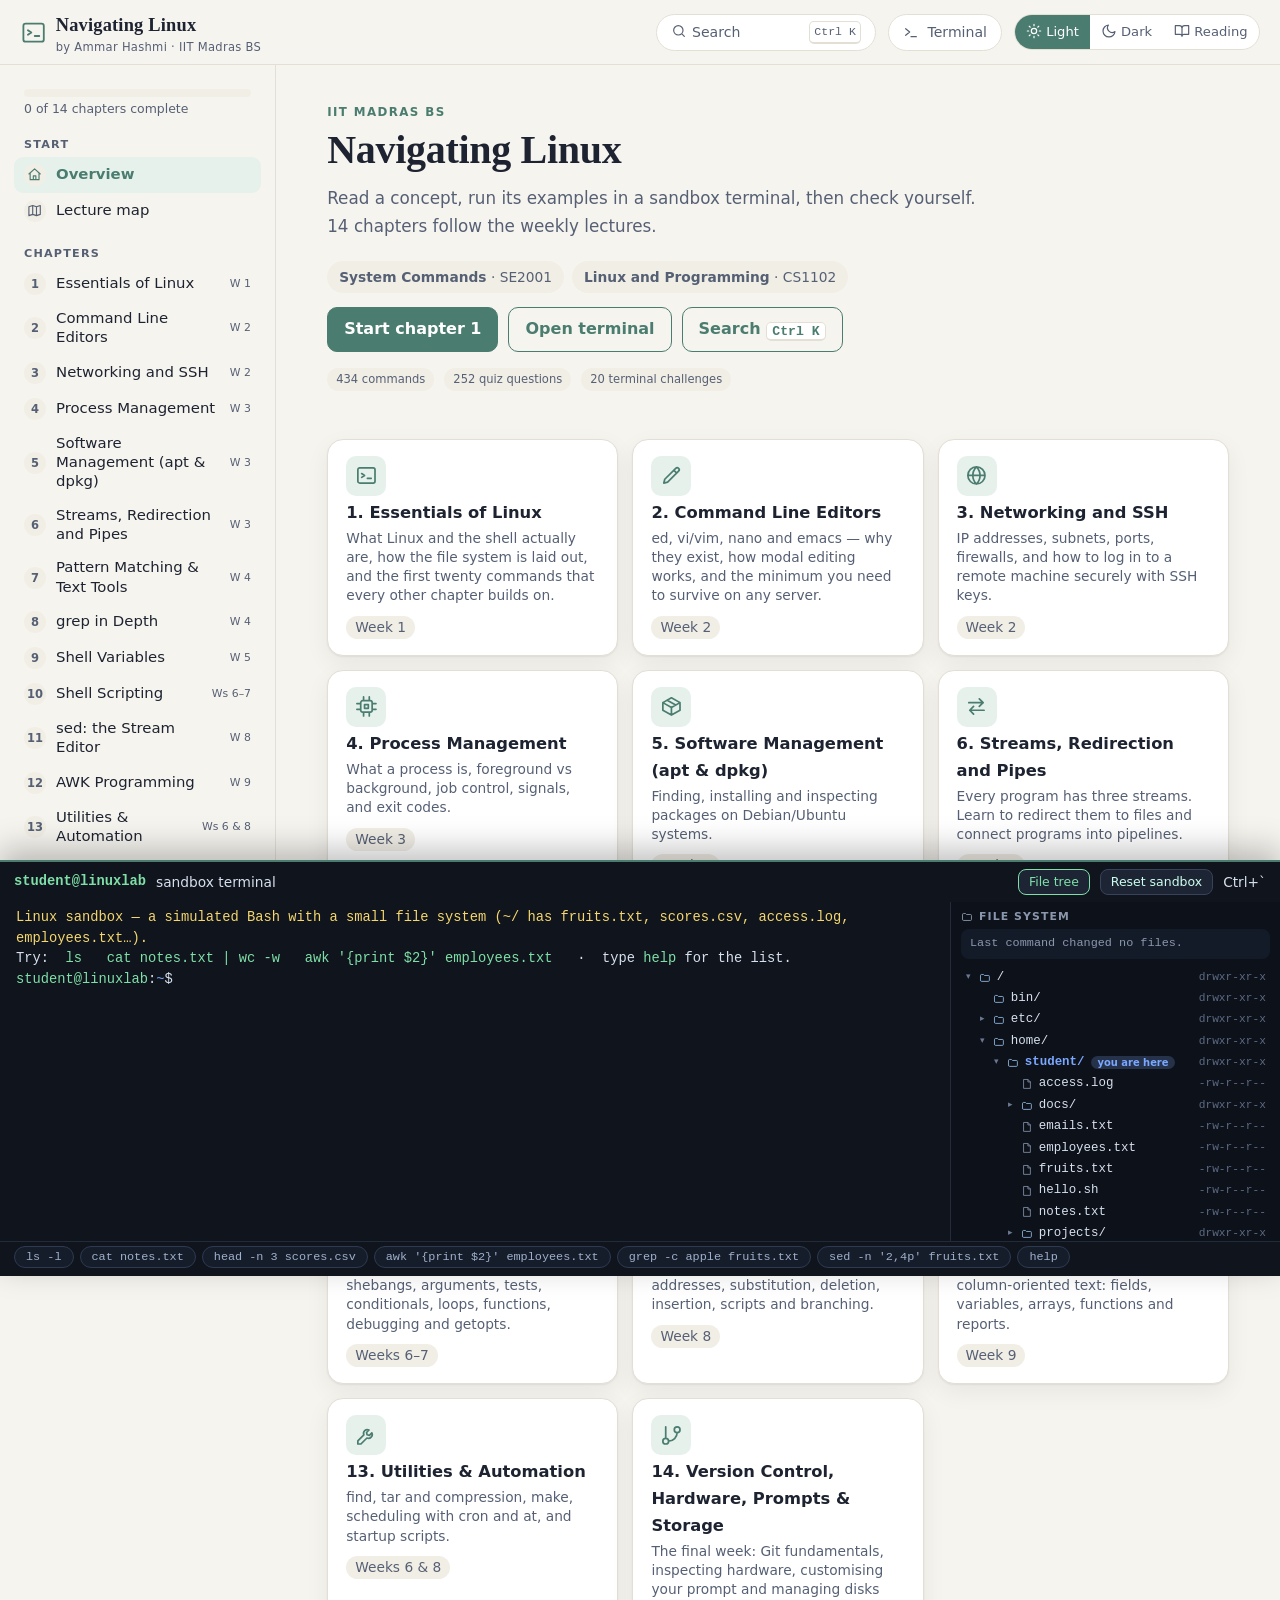
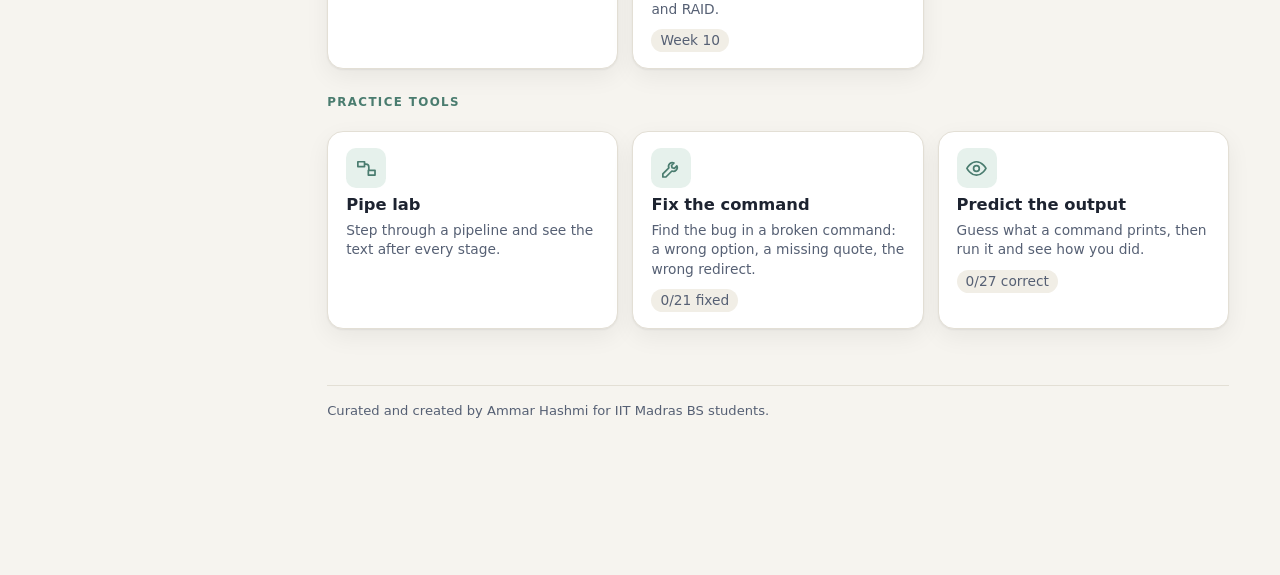
==== commit 0b1ef345: "Make layout fluid across phones, tablets and large monitors Fluid root font, full-width layout with " ====
--- a/index.html
+++ b/index.html
@@ -11,13 +11,15 @@
   --bg:#12151c;--panel:#1a1f29;--ink:#e8ebf2;--ink2:#9aa5b8;--line:#2b3240;--accent:#8fcfb5;--accent2:#8db7e8;--accent-soft:#1c2b27;--code-bg:#232a37;--shadow:0 1px 2px rgba(0,0,0,.4),0 8px 24px rgba(0,0,0,.35);--ok:#4ade80;--bad:#f87171}}
 :root[data-theme="dark"]{--bg:#12151c;--panel:#1a1f29;--ink:#e8ebf2;--ink2:#9aa5b8;--line:#2b3240;--accent:#8fcfb5;--accent2:#8db7e8;--accent-soft:#1c2b27;--code-bg:#232a37;--shadow:0 1px 2px rgba(0,0,0,.4),0 8px 24px rgba(0,0,0,.35);--ok:#4ade80;--bad:#f87171}
 *{box-sizing:border-box}html{scroll-behavior:smooth}
-body{margin:0;background:var(--bg);color:var(--ink);font:16px/1.65 var(--sans);-webkit-font-smoothing:antialiased}
+html{font-size:clamp(16px,calc(9.5px + .45vw),26px)}
+:root{--tb:57px;--db:40px;--side:17.25rem}
+body{margin:0;background:var(--bg);color:var(--ink);font:1rem/1.65 var(--sans);-webkit-font-smoothing:antialiased}
 a{color:var(--accent);text-decoration:none}a:hover{text-decoration:underline}
 code,kbd,pre{font-family:var(--mono)}
 code{background:var(--code-bg);padding:.12em .38em;border-radius:5px;font-size:.88em}
 kbd{background:var(--panel);border:1px solid var(--line);border-bottom-width:2px;border-radius:5px;padding:.05em .4em;font-size:.82em}
 button{font:inherit;cursor:pointer;color:inherit}
-.topbar{position:sticky;top:0;z-index:30;display:flex;align-items:center;gap:12px;padding:10px 18px;background:color-mix(in srgb,var(--bg) 88%,transparent);backdrop-filter:blur(10px);border-bottom:1px solid var(--line)}
+.topbar{position:sticky;top:0;z-index:30;display:flex;align-items:center;gap:12px;padding:10px clamp(10px,1.6vw,28px);background:color-mix(in srgb,var(--bg) 88%,transparent);backdrop-filter:blur(10px);border-bottom:1px solid var(--line)}
 .brand{font-family:var(--serif);font-weight:700;font-size:1.15rem;letter-spacing:.2px;display:flex;align-items:center;gap:8px;white-space:nowrap}
 .brand small{font:500 .72rem var(--sans);color:var(--ink2);display:block;letter-spacing:.3px}
 .spacer{flex:1}
@@ -26,8 +28,8 @@
 .iconbtn{padding:6px 10px}
 .searchbtn{min-width:220px;justify-content:space-between}
 #menuBtn{display:none}
-.layout{display:grid;grid-template-columns:276px minmax(0,1fr);max-width:1500px;margin:0 auto}
-.side{position:sticky;top:57px;height:calc(100vh - 57px);overflow:auto;padding:18px 14px 120px;border-right:1px solid var(--line)}
+.layout{display:grid;grid-template-columns:var(--side) minmax(0,1fr)}
+.side{position:sticky;top:var(--tb);height:calc(100vh - var(--tb));overflow:auto;padding:18px 14px 120px;border-right:1px solid var(--line)}
 .side h6{margin:18px 10px 6px;font:700 .7rem var(--sans);letter-spacing:1.2px;text-transform:uppercase;color:var(--ink2)}
 .nav a{display:flex;align-items:center;gap:10px;padding:7px 10px;border-radius:9px;color:var(--ink);font-size:.93rem;line-height:1.3}
 .nav a:hover{background:var(--code-bg);text-decoration:none}
@@ -37,23 +39,23 @@
 .nav .wk{margin-left:auto;font-size:.68rem;color:var(--ink2);white-space:nowrap}
 .ring{margin:6px 10px 2px;height:8px;border-radius:99px;background:var(--code-bg);overflow:hidden}.ring i{display:block;height:100%;background:linear-gradient(90deg,var(--accent),var(--accent2));width:0;transition:width .4s}
 .ringtxt{margin:0 10px;font-size:.78rem;color:var(--ink2)}
-main{padding:34px clamp(18px,4vw,56px) 140px;min-width:0}
-.page{max-width:900px;margin:0 auto}
-.page.wide{max-width:1100px}
+main{padding:2.1rem clamp(18px,4vw,72px) 140px;min-width:0}
+.page{max-width:56rem;margin:0 auto}
+.page.wide{max-width:90rem}
 .eyebrow{font:700 .74rem var(--sans);letter-spacing:1.4px;text-transform:uppercase;color:var(--accent)}
 h1{font-family:var(--serif);font-size:clamp(1.8rem,3.4vw,2.5rem);line-height:1.15;margin:.2em 0 .3em;letter-spacing:-.3px;text-wrap:balance}
 h2{font-family:var(--serif);font-size:1.45rem;line-height:1.25;margin:0 0 .5em;letter-spacing:-.2px;text-wrap:balance}
 h3{font-size:1.05rem;margin:1.2em 0 .4em}h4{margin:1em 0 .3em;font-size:.95rem}
 .lede{font-size:1.05rem;color:var(--ink2);max-width:62ch;margin:.2em 0 1.2em}
 .hero{padding:6px 0 26px}
-.cards{display:grid;grid-template-columns:repeat(auto-fill,minmax(250px,1fr));gap:14px;margin-top:22px}
+.cards{display:grid;grid-template-columns:repeat(auto-fill,minmax(15.5rem,1fr));gap:14px;margin-top:22px}
 .card{background:var(--panel);border:1px solid var(--line);border-radius:16px;padding:16px 18px;box-shadow:var(--shadow);display:block;color:var(--ink);transition:transform .15s,border-color .15s}
 .card:hover{transform:translateY(-2px);border-color:var(--accent);text-decoration:none}
 .card .tile{width:40px;height:40px;border-radius:10px;display:grid;place-items:center;background:var(--accent-soft);color:var(--accent);font-size:1.3rem}.card b{display:block;margin:4px 0 2px;font-size:1.02rem}.card span{color:var(--ink2);font-size:.86rem;line-height:1.4;display:block}
 .card .meta{margin-top:10px;font-size:.74rem;color:var(--ink2);display:flex;gap:10px;align-items:center}
 .badge{display:inline-block;padding:2px 9px;border-radius:99px;background:var(--code-bg);font-size:.72rem;color:var(--ink2)}
 .badge.ok{background:color-mix(in srgb,var(--ok) 18%,transparent);color:var(--ok)}
-.sec{border-top:1px solid var(--line);padding:30px 0 10px;margin:0;scroll-margin-top:76px}
+.sec{border-top:1px solid var(--line);padding:30px 0 10px;margin:0;scroll-margin-top:calc(var(--tb) + 20px)}
 .sec p{margin:.7em 0}.sec ul,.sec ol{padding-left:1.3em}.sec li{margin:.25em 0}
 .t{border-collapse:collapse;width:100%;font-size:.9rem;margin:12px 0;display:block;overflow-x:auto}
 .t th,.t td{border:1px solid var(--line);padding:6px 10px;text-align:left;vertical-align:top}
@@ -154,9 +156,9 @@
 .cheat td:first-child{width:46%}
 .cheat td:first-child code{background:none;color:var(--accent);padding:0;white-space:pre-wrap;word-break:break-word}
 /* dock */
-.dock{position:fixed;left:0;right:0;bottom:0;z-index:40;background:var(--term-bg);color:var(--term-ink);border-top:2px solid var(--accent);box-shadow:0 -10px 30px rgba(0,0,0,.25);transform:translateY(calc(100% - 40px));transition:transform .25s;height:min(48vh,420px);display:flex;flex-direction:column}
+.dock{position:fixed;left:0;right:0;bottom:0;z-index:40;background:var(--term-bg);color:var(--term-ink);border-top:2px solid var(--accent);box-shadow:0 -10px 30px rgba(0,0,0,.25);transform:translateY(calc(100% - var(--db)));transition:transform .25s;height:min(48vh,26rem);display:flex;flex-direction:column}
 .dock.open{transform:none}
-.dockbar{height:40px;display:flex;align-items:center;gap:10px;padding:0 14px;cursor:pointer;flex:none;font-size:.86rem}
+.dockbar{height:var(--db);display:flex;align-items:center;gap:10px;padding:0 14px;cursor:pointer;flex:none;font-size:.86rem}
 .dockbar b{color:var(--term-prompt);font-family:var(--mono)}
 .dockbar .active{background:#26324a;border-radius:99px;padding:2px 12px;font-size:.78rem;max-width:46vw;overflow:hidden;text-overflow:ellipsis;white-space:nowrap}
 .dockbar button{background:#1d2535;border:1px solid #38425a;color:#cfe;border-radius:8px;padding:2px 10px;font-size:.78rem}
@@ -183,20 +185,20 @@
 .foot{margin-top:50px;font-size:.8rem;color:var(--ink2);border-top:1px solid var(--line);padding-top:16px}
 @media(max-width:900px){
   .layout{grid-template-columns:minmax(0,1fr)}
-  .side{position:fixed;left:0;top:57px;width:290px;background:var(--bg);z-index:35;transform:translateX(-100%);transition:transform .2s;height:calc(100vh - 57px)}
+  .side{position:fixed;left:0;top:var(--tb);width:min(18rem,86vw);background:var(--bg);z-index:35;transform:translateX(-100%);transition:transform .2s;height:calc(100vh - var(--tb))}
   .side.open{transform:none;box-shadow:var(--shadow)}
   #menuBtn{display:inline-flex}.searchbtn{min-width:0}.searchbtn .lbl{display:none}
 }
 @media print{.topbar,.side,.dock,.toc,.noprint,.pal{display:none!important}.layout{display:block}main{padding:0}body{background:#fff;color:#000}.cheat section,.sec{box-shadow:none}}
 
-body.dockopen main{padding-bottom:min(52vh,460px)}
+body.dockopen main{padding-bottom:min(52vh,28rem)}
 .page,.sec{min-width:0;max-width:100%}.sec{overflow-wrap:anywhere}.sec pre,.sec .t{overflow-wrap:normal}.cmdgrid{grid-template-columns:repeat(auto-fill,minmax(min(300px,100%),1fr))}
-@media(max-width:700px){.topbar{gap:6px;padding:8px 10px}.brand{font-size:.95rem}.brand small,.searchbtn kbd{display:none}.pill{padding:6px 10px}#termBtn .lbl{display:none}.searchbtn{min-width:0}main{padding-left:14px;padding-right:14px}}
+@media(max-width:700px){:root{--db:44px}.topbar{gap:6px;padding:8px 10px}.brand{font-size:.95rem}.brand small,.searchbtn kbd{display:none}.pill{padding:6px 10px}#termBtn .lbl{display:none}.searchbtn{min-width:0}main{padding-left:14px;padding-right:14px}}
 
 :root[data-theme="reading"]{--bg:#f4ecd8;--panel:#fbf5e4;--ink:#3b3226;--ink2:#6d6050;--line:#decfae;--accent:#9a3f12;--accent2:#2f6b5e;--accent-soft:#f3e0c4;--code-bg:#ece1c6;--shadow:0 1px 2px rgba(80,60,20,.08),0 6px 18px rgba(80,60,20,.08)}
-:root[data-theme="reading"] body{font:19px/1.85 var(--serif)}
+:root[data-theme="reading"] body{font:1.19rem/1.85 var(--serif)}
 :root[data-theme="reading"] .sec p,:root[data-theme="reading"] .sec li,:root[data-theme="reading"] .lede{font-family:var(--serif)}
-:root[data-theme="reading"] .page{max-width:760px}
+:root[data-theme="reading"] .page{max-width:48rem}
 :root[data-theme="reading"] .sec{box-shadow:none;background:transparent;border-color:transparent;border-bottom:1px solid var(--line);border-radius:0;padding:18px 4px}
 :root[data-theme="reading"] .toc{display:none}
 .themes{display:inline-flex;border:1px solid var(--line);border-radius:999px;overflow:hidden;background:var(--panel)}
@@ -206,7 +208,7 @@
 .credit{display:inline-flex;gap:8px;align-items:center;margin-top:14px;padding:6px 14px;border-radius:99px;background:var(--accent-soft);color:var(--accent);font-weight:600;font-size:.88rem}
 .foot b{color:var(--ink)}
 @media(max-width:700px){.themes button{padding:6px 8px;font-size:.74rem}.themes .tl{display:none}}
-@media(max-height:480px) and (orientation:landscape){.topbar{padding:4px 12px}.dock{height:70vh}.side{top:45px;height:calc(100vh - 45px)}.hero{padding-bottom:10px}}
+@media(max-height:480px) and (orientation:landscape){.topbar{padding:4px 12px}.dock{height:70vh}.side{top:45px;height:calc(100vh - 45px)}:root{--tb:45px}.hero{padding-bottom:10px}}
 main select,main input{max-width:100%;min-width:0;box-sizing:border-box}
 :root[data-theme="dark"] .themes button.on,:root[data-theme="dark"] .btn:not(.ghost){color:#10122a}
 @media (prefers-color-scheme:dark){:root:not([data-theme="light"]):not([data-theme="reading"]) .themes button.on,:root:not([data-theme="light"]):not([data-theme="reading"]) .btn:not(.ghost){color:#10122a}}
@@ -217,7 +219,7 @@
 /* ===== Readability layer =====
    Prose is a ~68ch column; commands sit in a collapsed panel; the quiz shows one question at a time;
    the chapter outline is a sticky rail on wide screens and one scrollable row on narrow ones. */
-.chapter{display:grid;grid-template-columns:minmax(0,1fr);max-width:1060px;margin:0 auto}
+.chapter{display:grid;grid-template-columns:minmax(0,1fr);max-width:56rem;margin:0 auto}
 .chapter .page{max-width:none;margin:0;min-width:0}
 .prose{max-width:68ch}
 .prose p{margin:.8em 0}
@@ -229,14 +231,14 @@
 .toc a{flex:none;padding:5px 12px;border:1px solid var(--line);border-radius:999px;color:var(--ink2);background:var(--panel)}
 .toc a:hover{border-color:var(--accent);color:var(--accent);text-decoration:none}
 .toc a.on{background:var(--accent-soft);border-color:var(--accent);color:var(--accent);font-weight:600}
-@media(min-width:1180px){
-  .chapter{grid-template-columns:minmax(0,720px) 210px;gap:0 56px}
-  .toc{order:0;display:block;position:sticky;top:84px;align-self:start;max-height:calc(100vh - 150px);overflow:auto;margin:0;padding:0;font-size:.82rem;white-space:normal}
+@media(min-width:1340px){
+  .chapter{grid-template-columns:minmax(0,50rem) 13rem;gap:0 3.5rem;max-width:68rem}
+  .toc{order:0;display:block;position:sticky;top:calc(var(--tb) + 28px);align-self:start;max-height:calc(100vh - 150px);overflow:auto;margin:0;padding:0;font-size:.82rem;white-space:normal}
   .toc b{display:block;text-transform:uppercase;letter-spacing:1px;font-size:.68rem;color:var(--ink2);margin:0 0 8px}
   .toc a{display:block;border:0;border-left:2px solid var(--line);border-radius:0;background:none;padding:5px 0 5px 12px;line-height:1.35}
   .toc a.on{background:none;border-color:var(--accent)}
 }
-:root[data-theme="reading"] .chapter{grid-template-columns:minmax(0,1fr);max-width:760px}
+:root[data-theme="reading"] .chapter{grid-template-columns:minmax(0,1fr);max-width:48rem}
 .more{margin:16px 0;border:1px solid var(--line);border-radius:10px;background:var(--panel)}
 .more>summary{cursor:pointer;padding:9px 14px;font:600 .84rem var(--sans);color:var(--ink2);list-style:none;display:flex;gap:8px;align-items:center}
 .more>summary::-webkit-details-marker{display:none}
@@ -362,13 +364,25 @@
 @media(max-width:700px){.cmp{grid-template-columns:1fr}}
 .pcard .why{margin-top:10px;font-size:.9rem;color:var(--ink)}
 .tools{margin:26px 0 4px}
+
+/* ---- responsive refinements ---- */
+.exbtns{display:inline-flex;gap:6px;flex-wrap:wrap;margin-left:auto}
+@media(max-width:700px){
+  .dockbar{gap:6px;padding:0 10px;overflow:hidden;white-space:nowrap}
+  .dockbar kbd,.dockbar .hint{display:none}
+  .dockbar button{padding:2px 8px}
+  .dockbar .active{max-width:30vw}
+  .exhead{flex-wrap:wrap}
+}
+@media(max-width:420px){.brand>span{display:none}.themes .tl{display:none}.themes button{padding:5px 8px}.topbar .seg button{padding:5px 8px}}
+@media(min-width:2200px){.cards{grid-template-columns:repeat(auto-fill,minmax(17rem,1fr))}}
 </style></head><body>
 <header class="topbar"><button class="iconbtn" id="menuBtn" aria-label="Menu"><i class="svgi" data-i="menu"></i></button>
 <a class="brand" href="#/home" style="color:inherit"><i class="svgi" data-i="terminal-square"></i><span>Navigating Linux<small>by Ammar Hashmi · IIT Madras BS</small></span></a><span class="spacer"></span>
 <button class="pill searchbtn" id="searchBtn"><span><i class="svgi" data-i="search"></i> <span class="lbl">Search</span></span><kbd>Ctrl K</kbd></button>
 <button class="pill" id="termBtn"><i class="svgi" data-i="terminal"></i> <span class="lbl">Terminal</span></button><div class="themes" id="themes" role="group" aria-label="Theme"><button data-t="light" title="Light"><i class="svgi" data-i="sun"></i><span class="tl"> Light</span></button><button data-t="dark" title="Dark"><i class="svgi" data-i="moon"></i><span class="tl"> Dark</span></button><button data-t="reading" title="Reading mode"><i class="svgi" data-i="book"></i><span class="tl"> Reading</span></button></div></header>
 <div class="layout"><aside class="side" id="side"></aside><main id="main"></main></div>
-<div class="dock" id="dock"><div class="dockbar" id="dockbar"><b>student@linuxlab</b><span>sandbox terminal</span><span class="active" id="activeChal" style="display:none"></span><span class="spacer"></span><button id="treeBtn" aria-pressed="false" title="Show the file system as a tree">File tree</button><button id="resetBtn">Reset sandbox</button><span>Ctrl+`</span></div>
+<div class="dock" id="dock"><div class="dockbar" id="dockbar"><b>student@linuxlab</b><span class="hint">sandbox terminal</span><span class="active" id="activeChal" style="display:none"></span><span class="spacer"></span><button id="treeBtn" aria-pressed="false" title="Show the file system as a tree">File tree</button><button id="resetBtn">Reset sandbox</button><span class="hint">Ctrl+`</span></div>
 <div class="dockbody"><div class="term" id="term"><div id="tlog"></div><div class="tin"><span id="tprompt"></span><input id="tinput" autocomplete="off" autocapitalize="off" spellcheck="false" aria-label="terminal input"></div></div><aside class="fst" id="fst" aria-label="File system tree"></aside></div><div class="tchips" id="tchips"></div></div>
 <div class="pal" id="pal"><div class="palbox"><input id="palq" placeholder="Search commands, topics, lectures…" autocomplete="off"><ul id="palul"></ul></div></div>
 <script>window.LECT=[{"week": 1, "lectures": [{"title": "Launching a Linux Virtual Machine", "items": [{"t": "00:00", "x": "VirtualBox"}, {"t": "15:00", "x": "WSL"}, {"t": "18:50", "x": "Replit"}, {"t": "21:36", "x": "CoCalc"}, {"t": "25:00", "x": "Termux"}]}, {"title": "Command Line Environment", "items": [{"t": "02:05", "x": "pwd"}, {"t": "03:22", "x": "ls"}, {"t": "03:49", "x": "ps"}, {"t": "04:06", "x": "uname"}, {"t": "04:15", "x": "clear or ctrl-L"}, {"t": "04:35", "x": "exit or ctrl-D"}, {"t": "06:20", "x": "anatomy of command"}, {"t": "07:29", "x": "ls -a"}, {"t": "08:13", "x": "ls -l"}, {"t": "11:46", "x": "linux file system"}, {"t": "12:52", "x": "path"}]}, {"title": "Simple Commands in Linux - 1", "items": [{"t": "01:10", "x": "cd.."}, {"t": "01:28", "x": "cd enter"}, {"t": "01:35", "x": "cd -"}, {"t": "02:12", "x": "cd ~"}, {"t": "03:24", "x": "date -R"}, {"t": "04:16", "x": "cal"}, {"t": "05:06", "x": "ncal"}, {"t": "05:40", "x": "free"}, {"t": "05:56", "x": "free -h"}, {"t": "07:04", "x": "groups"}, {"t": "07:48", "x": "ls -l output anatomy"}, {"t": "10:00", "x": "file types"}, {"t": "12:26", "x": "ls -i name (inode)"}, {"t": "13:24", "x": "permissions"}, {"t": "17:17", "x": "chmod g-w file/folder"}, {"t": "18:29", "x": "chmod o-x file/folder"}, {"t": "19:35", "x": "chmod 700 file/folder"}, {"t": "21:25", "x": "cp file file_new"}, {"t": "21:54", "x": "mv file .."}, {"t": "22:43", "x": "mv command to rename file"}, {"t": "25:49", "x": "alias"}, {"t": "27:32", "x": "hardlinks (inode)"}, {"t": "38:29", "x": "text vs binary file"}, {"t": "38:47", "x": "file filename"}]}, {"title": "Simple Commands in Linux - 2", "items": [{"t": "00:35", "x": "Multiple / in path"}, {"t": "02:25", "x": "ls -l dir"}, {"t": "02:48", "x": "ls -ld"}, {"t": "03:25", "x": "Multiple options in one hyphen"}, {"t": "05:00", "x": "Long options"}, {"t": "07:20", "x": "less"}, {"t": "07:50", "x": "cat"}, {"t": "08:45", "x": "more"}, {"t": "09:15", "x": "head"}, {"t": "09:30", "x": "head -n 5"}, {"t": "09:50", "x": "tail"}, {"t": "10:10", "x": "tail -n 5"}, {"t": "10:31", "x": "wc file"}, {"t": "11:30", "x": "wc -l file"}, {"t": "11:40", "x": "which"}, {"t": "12:00", "x": "whatis"}, {"t": "13:00", "x": "Less is more"}, {"t": "14:10", "x": "apropos"}, {"t": "16:50", "x": "man -k"}, {"t": "17:05", "x": "help"}, {"t": "17:30", "x": "info"}, {"t": "18:16", "x": "type"}, {"t": "19:00", "x": "file"}, {"t": "19:51", "x": "alias"}, {"t": "21:14", "x": "unalias"}, {"t": "23:10", "x": "touch"}, {"t": "23:40", "x": "mkdir"}, {"t": "23:52", "x": "cp"}, {"t": "25:02", "x": "rm"}, {"t": "25:10", "x": "rmdir"}, {"t": "25:52", "x": "rm -r"}, {"t": "26:02", "x": "rm -i"}, {"t": "27:30", "x": "Automatic Recursion in mv but not in cp"}, {"t": "28:00", "x": "cp -r"}, {"t": "29:00", "x": "Links"}, {"t": "30:16", "x": "ln -s (softlink)"}, {"t": "30:59", "x": "ln (hardlink)"}, {"t": "32:42", "x": "stat"}, {"t": "33:10", "x": "du"}, {"t": "34:35", "x": "In memory file system /proc and /sys"}, {"t": "36:00", "x": "/proc/cpuinfo"}, {"t": "37:00", "x": "/proc/version"}, {"t": "37:15", "x": "uname -a"}, {"t": "37:30", "x": "/proc/meminfo"}, {"t": "37:45", "x": "free"}, {"t": "38:00", "x": "/proc/partitions"}, {"t": "38:14", "x": "df"}, {"t": "40:00", "x": "Process ids"}, {"t": "40:30", "x": "/sys"}, {"t": "40:45", "x": "/sys/bus/usb/devices"}]}]}, {"week": 2, "lectures": [{"title": "Command line editors - Part 01", "items": [{"t": "01:00", "x": "Different editors"}, {"t": "06:25", "x": "ed"}, {"t": "11:30", "x": "man ed & info ed"}, {"t": "12:00", "x": "q to quit"}, {"t": "12:30", "x": "P for prompt"}, {"t": "13:00", "x": "1 to go to line 1"}, {"t": "13:02", "x": "$ to go to last line"}, {"t": "13:13", "x": ",p to print entire buffer"}, {"t": "13:23", "x": "2,3p to print lines 2 and 3"}, {"t": "13:55", "x": "/hello/ to search for hello"}, {"t": "14:10", "x": "+ to go to next line, - to go to previous line"}, {"t": "14:40", "x": ";p to print from current line to end"}, {"t": "14:45", "x": "%p to print entire buffer"}, {"t": "15:00", "x": ". to print current line"}, {"t": "15:15", "x": "! to execute shell commands"}, {"t": "15:45", "x": "r !date to insert output of date command in current line"}, {"t": "16:00", "x": "w to write to file"}, {"t": "16:10", "x": "q to quit"}, {"t": "16:45", "x": ".d to delete current line"}, {"t": "17:45", "x": "a to append after current line (press . to end)"}, {"t": "18:55", "x": "s/a/b/ to substitute a with b in current line"}, {"t": "21:05", "x": "f to show filename"}, {"t": "22:05", "x": "5,6j to join lines 5 and 6"}, {"t": "22:40", "x": "m1 to move current line after line 1"}, {"t": "23:40", "x": "u to undo"}, {"t": "25:00", "x": "%s/\\(.\\*\\)/PREFIX \\1/ to add PREFIX to all lines"}, {"t": "27:35", "x": "Summary"}]}, {"title": "Command line editors - Part 02", "items": [{"t": "01:02", "x": "readlink -f dir (find the final softlink)"}, {"t": "03:00", "x": "nano demo"}, {"t": "05:55", "x": "nano summary"}, {"t": "08:08", "x": "vi"}, {"t": "10:30", "x": "movement in vi"}, {"t": "12:50", "x": "command mode"}, {"t": "18:03", "x": "move cursor to specific positions"}, {"t": "18:39", "x": "i (INSERT mode)"}, {"t": "19:00", "x": "esc (Command mode)"}, {"t": "19:14", "x": "a (INSERT mode)"}, {"t": "19:39", "x": "dd (delete line)"}, {"t": "19:45", "x": "p (paste deleted line at a different location)"}, {"t": "20:08", "x": ":wq (write, save and quit)"}, {"t": "20:53", "x": "dw (delete the current word)"}, {"t": "21:20", "x": "2dw (delete two words)"}, {"t": "21:32", "x": "x (delete one char)"}, {"t": "22:32", "x": "press space in command mode to move right char by char"}, {"t": "22:43", "x": ":f (show current file name)"}, {"t": "23:04", "x": ":se nu / :se nonu (show/hide line numbers)"}, {"t": "23:28", "x": "yyyy/p (copy/paste lines)"}, {"t": "24:58", "x": ":1,5s/line/LINE/ (search and replace FIRST occurrence of word 'line' in every line)"}, {"t": "25:36", "x": ":1,5s/line/LINE/g (search and replace ALL occurrences of word 'line' in every line)"}, {"t": "26:26", "x": ":%s/hello/hola/g (search and replace in ENTIRE BUFFER)"}]}, {"title": "Command line editors - Part 03", "items": [{"t": "00:31", "x": "scp (Transfer file b/w systems)"}, {"t": "01:14", "x": "untar (like unzip)"}, {"t": "02:52", "x": "DOS format handling"}, {"t": "03:14", "x": "vi -b file (open file in binary mode)"}, {"t": "03:27", "x": ":%s/ˆM//g (search and remove ˆM (carriage return) in ENTIRE BUFFER)"}, {"t": "04:57", "x": "ctrl-f ctrl-d ctrl-u"}, {"t": "05:23", "x": ":n (go to line number n)"}, {"t": "05:48", "x": "r (replace char)"}, {"t": "06:22", "x": "/word ENTER n (find and scroll through all occurrences of the word in file)"}, {"t": "07:04", "x": ":%/word/new_word/g (replace word with new_word in entire file)"}, {"t": "08:02", "x": "A (append at the end of the line)"}, {"t": "08:28", "x": "R (replace until ESC is pressed)"}, {"t": "09:16", "x": "cw (replace a word)"}, {"t": "11:00", "x": "repeat a command many times using a number"}, {"t": "16:50", "x": "emacs summary"}]}, {"title": "Networking Commands and SSH", "items": [{"t": "0:26", "x": "Overview of accessing remote machines in a private network and connecting to the internet."}, {"t": "4:49", "x": "Protecting private networks through hierarchical addressing and routing rules."}, {"t": "9:14", "x": "Understanding standard port numbers and their mapping to services for remote computer access."}, {"t": "13:55", "x": "Enhancing server security with multiple layers of protection and Security Enhanced Linux mode."}, {"t": "18:19", "x": "Essential networking commands for checking machine status, network activities, and public access."}, {"t": "22:55", "x": "Explanation of multiple IP addresses on a remote machine due to virtual machines and containers, along with private network setup."}, {"t": "27:58", "x": "Understanding IP address aliases and reverse lookup in networking"}, {"t": "32:43", "x": "Connecting to multiple machines remotely using SSH and accessing an Ubuntu Linux machine for free."}, {"t": "37:34", "x": "Demonstration of checking if SELinux is enabled, accessing a web server, and observing file system protection."}]}]}, {"week": 3, "lectures": [{"title": "Linux process management", "items": [{"t": "00:45", "x": "sleep"}, {"t": "02:00", "x": "coproc"}, {"t": "03:58", "x": "kill"}, {"t": "04:23", "x": "run process in background using &"}, {"t": "04:50", "x": "fg (bring to foreground)"}, {"t": "05:00", "x": "ctrl-c (kill foreground process)"}, {"t": "05:16", "x": "two ways of killing"}, {"t": "05:43", "x": "jobs"}, {"t": "07:44", "x": "top"}, {"t": "08:59", "x": "ctrl-z (suspend process)"}, {"t": "11:29", "x": "echo $• 12:29 child shell"}, {"t": "15:37", "x": "History"}, {"t": "16:00", "x": "!n"}, {"t": "16:30", "x": "!!"}, {"t": "17:37", "x": "Brace Expansion"}, {"t": "19:56", "x": "Multiple Commands on a single line"}, {"t": "22:29", "x": "exit codes"}, {"t": "26:22", "x": "kill process running in separate shell"}, {"t": "27:00", "x": "ps -e"}, {"t": "28:11", "x": "exit code for child processes"}, {"t": "30:07", "x": "bc (bench calculator)"}, {"t": "30:27", "x": "ctrl-d (quit or exit)"}, {"t": "30:57", "x": "Why learn Exit Codes?"}]}, {"title": "Combining commands and files", "items": [{"t": "00:40", "x": "Ways of combination ; , && , ||"}, {"t": "02:54", "x": "Use of () - Runs commands in a subshell"}, {"t": "03:00", "x": "$BASH_SUBSHELL"}, {"t": "04:18", "x": "Subshells within Subshells"}, {"t": "06:22", "x": "&& and || demo"}, {"t": "10:08", "x": "File Descriptors, stdin 0, stdout 1, stderr 2"}, {"t": "11:57", "x": "command > file"}, {"t": "16:31", "x": "hwinfo"}, {"t": "19:11", "x": "cat > file"}, {"t": "22:31", "x": "cat"}, {"t": "24:14", "x": "command >> file"}, {"t": "27:48", "x": "command1 >> file; command2 >> file; command3 >> file"}, {"t": "28:56", "x": "cat >> file"}]}, {"title": "Redirections", "items": [{"t": "00:14", "x": "command 2> file"}, {"t": "03:11", "x": "command > file1 2> file2"}, {"t": "07:52", "x": "command < file"}, {"t": "09:44", "x": "command > file1 2>&1 (redirect output and error both to the same file i.e. file1)"}, {"t": "13:54", "x": "pipe | operator"}, {"t": "17:17", "x": "command1 | command > file"}, {"t": "19:10", "x": "/dev/null"}, {"t": "22:29", "x": "command | tee file"}, {"t": "26:00", "x": "diff"}, {"t": "26:22", "x": "command1 | tee file1 file2 | command2"}, {"t": "28:02", "x": "command1 >2 /dev/null | tee file1 file2 | command2"}]}, {"title": "Software Management - Part 01", "items": [{"t": "04:27", "x": "Check type of operating system"}, {"t": "06:41", "x": "Check type of kernel and architecture"}, {"t": "09:48", "x": "apt"}, {"t": "10:19", "x": "apt-cache search pkg"}, {"t": "11:37", "x": "apt-cache pkgnames (see all packages installed on the system)"}, {"t": "12:28", "x": "apt-cache pkgnames nm (all packages starting with nm)"}, {"t": "12:53", "x": "apt-cache show nmap (show details of pkg nmap)"}, {"t": "21:23", "x": "checksums"}]}, {"title": "Software Management - Part 02", "items": [{"t": "01:40", "x": "Accessing sudoers file"}, {"t": "03:40", "x": "/var/log"}, {"t": "05:40", "x": "/etc/apt"}, {"t": "05:51", "x": "cat sources.list"}, {"t": "07:30", "x": "cd sources.list.d"}, {"t": "09:15", "x": "update"}, {"t": "10:49", "x": "upgrade"}, {"t": "13:26", "x": "auto-remove"}, {"t": "14:24", "x": "remove package"}, {"t": "15:10", "x": "install package"}, {"t": "15:38", "x": "reinstall package"}, {"t": "18:29", "x": "var/lib/dpkg"}, {"t": "23:00", "x": "dpkg -l pattern"}, {"t": "23:35", "x": "dpkg -L package"}, {"t": "24:11", "x": "dpkg -s package"}, {"t": "24:48", "x": "dpkg -S pattern"}, {"t": "28:03", "x": "dpkg-query -W -f='${Section} ${binary:Package}\\n'"}, {"t": "28:13", "x": "dpkg-query -W -f='${Section} ${binary:Package}\\n' | less"}, {"t": "28:40", "x": "dpkg-query -W -f='${Section} ${binary:Package}\\n' | sort | less"}, {"t": "30:42", "x": "dpkg-query -W -f='${Section} ${binary:Package}\\n' | grep pattern"}, {"t": "31:56", "x": "Installing a deb package"}]}]}, {"week": 4, "lectures": [{"title": "Pattern Matching - Part 01", "items": [{"t": "01:30", "x": "Regex"}, {"t": "03:42", "x": "Why Regex?"}, {"t": "05:00", "x": "Special Characters in Regex"}, {"t": "09:15", "x": "Character Classes"}, {"t": "10:36", "x": "Back references"}, {"t": "12:00", "x": "Operator Precedence"}, {"t": "14:03", "x": "grep pattern file"}, {"t": "15:41", "x": "cat file | grep pattern"}, {"t": "16:25", "x": "cat file | grep 'pattern.pattern'"}, {"t": "17:16", "x": "cat file | grep 'pattern$'"}, {"t": "18:02", "x": "cat file | grep '\\.'"}, {"t": "19:10", "x": "cat file | grep 'ˆpattern'"}, {"t": "20:21", "x": "cat file | grep 'pattern\\b'"}, {"t": "21:42", "x": "cat file | grep 'patt[ern]'"}, {"t": "23:04", "x": "cat file | grep 'pat.\\*tern'"}, {"t": "23:50", "x": "cat file | grep '\\bpat.\\*tern'"}, {"t": "25:31", "x": "cat file | grep 'pat[1-5]tern'"}, {"t": "27:37", "x": "cat file | grep 'pat[ˆ1-5]tern'"}, {"t": "28:00", "x": "cat file | grep 'pattern\\{2,4\\}'"}, {"t": "29:58", "x": "cat file | grep '\\(pattern\\)'"}, {"t": "30:20", "x": "cat file | grep '\\(pattern\\).\\*\\1'"}, {"t": "32:41", "x": "cat file | grep '\\(pattern\\)\\{2, 3\\}'"}, {"t": "34:00", "x": "cat file | egrep 'M+'"}, {"t": "34:32", "x": "cat file | egrep 'ˆM+'"}, {"t": "35:00", "x": "cat file | egrep 'ˆM\\*'"}, {"t": "35:25", "x": "cat file | egrep 'M*a' vs 'M.*a'"}, {"t": "37:00", "x": "cat file | egrep '(ma)+'"}, {"t": "37:25", "x": "cat file | egrep '(ma)\\*'"}, {"t": "37:58", "x": "cat file | egrep '(ED|ME)'"}]}, {"title": "Pattern Matching - Part 02", "items": [{"t": "01:12", "x": "dpkg-query | grep"}, {"t": "08:03", "x": "cat file | grep '[[:alpha:]]'"}, {"t": "08:30", "x": "cat file | grep '[[:alnum:]]'"}, {"t": "10:51", "x": "cat file | grep '[[:digit:]]'"}, {"t": "11:32", "x": "cat file | grep '[[:cntrl:]]'"}, {"t": "12:07", "x": "cat file | grep -v '[[:cntrl:]]'"}, {"t": "12:26", "x": "cat file | grep '[[:punct:]]'"}, {"t": "13:15", "x": "cat file | grep '[[:lower:]]'"}, {"t": "14:04", "x": "cat file | grep '[[:upper:]]'"}, {"t": "14:57", "x": "cat file | grep '[[:print:]]'"}, {"t": "16:17", "x": "cat file | grep '[[:blank:]]'"}, {"t": "16:57", "x": "cat file | grep '[[:space:]]'"}, {"t": "17:30", "x": "cat file | grep '[[:graph:]]'"}, {"t": "18:27", "x": "skip all empty lines"}, {"t": "21:40", "x": "egrep '[[:digit:]]{12}' file"}, {"t": "22:30", "x": "egrep '\\b[[:digit:]]{6}\\b' file"}, {"t": "24:16", "x": "egrep '\\b[[:alpha:]]{2}[[:digit:]]{2}[[:alpha:]][[:digit:]]{2}\\b' file (Matching Roll Numbers)"}, {"t": "25:32", "x": "urls"}, {"t": "28:43", "x": "cut -c 1-4 file"}, {"t": "29:32", "x": "cut -c -4 file"}, {"t": "30:00", "x": "cat file | cut -d \" \" -f 1"}, {"t": "33:01", "x": "cat file | cut -d \";\" -f 2 | cut \",\" -f 1"}, {"t": "34:26", "x": "grep version of above command"}, {"t": "35:30", "x": "cat file | cut -d \"/\" -f 3 | cut -d \" \" -f 1 | head -n 19 | tail -n 1"}]}]}, {"week": 5, "lectures": [{"title": "$hell variables", "items": [{"t": "02:45", "x": "Frequently used Shell variables ($USER, $HOME, $PATH, $PWD, $HOSTNAME)"}, {"t": "03:30", "x": "Special Shell variables ($0, $1 to $9, $#, $-, $@, $? and $$)"}, {"t": "04:30", "x": "$$ (PID of the current shell)"}, {"t": "04:45", "x": "$? (Exit status of the last command), 0 for success, non-zero for failure"}, {"t": "06:30", "x": "Shell flags and $- to list them."}, {"t": "07:30", "x": "echo command"}, {"t": "08:00", "x": "echo with multiple arguments"}, {"t": "08:30", "x": "echo with quotes"}, {"t": "10:46", "x": "echo 'hello \" - Multi line echo and nesting quotes"}, {"t": "12:45", "x": "echo $USER"}, {"t": "13:00", "x": "Variables not expanded in single quotes"}, {"t": "15:30", "x": "Escaping $ using \\$"}, {"t": "17:14", "x": "printenv"}, {"t": "17:44", "x": "env"}, {"t": "17:52", "x": "set"}, {"t": "19:04", "x": "date"}, {"t": "19:20", "x": "date -R"}, {"t": "20:48", "x": "How to run unalised commands using \\date or full path /usr/bin/date"}, {"t": "21:50", "x": "$PATH variable"}, {"t": "22:20", "x": "special shell variables"}, {"t": "23:22", "x": "ps"}, {"t": "24:15", "x": "ps --forest"}, {"t": "24:35", "x": "ps -ef"}, {"t": "25:21", "x": "ps -f"}, {"t": "26:36", "x": "ps -e"}]}, {"title": "Shell Variables - Part 1", "items": [{"t": "00:34", "x": "variable basic rules"}, {"t": "01:21", "x": "Exporting variable"}, {"t": "01:44", "x": "Using variable"}, {"t": "02:18", "x": "Remove variable"}, {"t": "02:49", "x": "Test if variable is set or not."}, {"t": "03:36", "x": "print default value of variable if set or display a substitute message 33:15 and 36:15"}, {"t": "04:16", "x": "set default value of variable if not already set 34:19"}, {"t": "04:40", "x": "reset variable if already set 37:13"}, {"t": "05:06", "x": "List of variables"}, {"t": "05:39", "x": "Length of string"}, {"t": "05:55", "x": "slice of string"}, {"t": "06:35", "x": "matching pattern"}, {"t": "07:20", "x": "keep matching pattern"}, {"t": "07:41", "x": "replace matching pattern"}, {"t": "08:13", "x": "replace matching pattern by location"}, {"t": "08:34", "x": "changing case"}, {"t": "09:10", "x": "restricting value types"}, {"t": "09:41", "x": "remove restrictions"}, {"t": "10:20", "x": "Indexed arrays"}, {"t": "12:26", "x": "Associative arrays (like dictionary in python)"}, {"t": "22:24", "x": "use of{ } with variables"}, {"t": "24:38", "x": "variable availability to shells and subshells (export)"}, {"t": "27:21", "x": "modifying exported variable in child shell"}, {"t": "28:40", "x": "setting command output to variable"}, {"t": "36:36", "x": "Show error message if variable not set without substituting (${var?msg})"}]}, {"title": "Shell Variables - Part 2", "items": [{"t": "00:41", "x": "echo ${!H*} - List of shell variables starting H"}, {"t": "02:43", "x": "echo ${#USER} length of a variable"}, {"t": "04:33", "x": "echo ${USER:2:2} slice of string stored in a variable"}, {"t": "06:00", "x": "echo ${USER: -3:2} negative index from right"}, {"t": "07:43", "x": "date command options"}, {"t": "10:58", "x": "pattern matching using # and ## (delete from start)"}, {"t": "13:28", "x": "pattern matching using % and %% (delete from end)"}, {"t": "14:51", "x": "mixing ## and %%"}, {"t": "16:22", "x": "replacing substring using / or //"}, {"t": "18:11", "x": "replacing substring using /# or /%"}, {"t": "24:57", "x": "changing case using , and „"}, {"t": "28:49", "x": "restricting variable types using declare"}, {"t": "30:09", "x": "declare -i var (int)"}, {"t": "31:11", "x": "declare -l var (lower)"}, {"t": "32:41", "x": "declare -u var (upper)"}, {"t": "33:44", "x": "declare +u var"}, {"t": "34:45", "x": "declare -r var (read only)"}, {"t": "36:37", "x": "declare -a arr (Indexed Arrays)"}, {"t": "38:28", "x": "echo ${#arr[@]} (Number of elements in an array)"}, {"t": "38:42", "x": "echo ${arr[@]} (Elements of an array)"}, {"t": "39:00", "x": "echo ${!arr[@]} (Indices of an array)"}, {"t": "40:46", "x": "unset ‘arr[index]’ (delete the element of an array present at given index)"}, {"t": "41:31", "x": "arr+=(element) (append an element to an array)"}, {"t": "42:33", "x": "populate array in one go"}, {"t": "42:29", "x": "declare -A dict (Associative array - like dictionaries in python)"}, {"t": "46:44", "x": "pass output of a command to an array"}]}]}, {"week": 6, "lectures": [{"title": "Some Command line Utilities", "items": [{"t": "00:30", "x": "find"}, {"t": "00:45", "x": "tar and gzip"}, {"t": "00:50", "x": "make"}, {"t": "01:30", "x": "find options"}, {"t": "01:45", "x": "-name, -type, -atime, -ctime, -regex, -exec, -print"}, {"t": "03:30", "x": "File packaging and compression"}, {"t": "04:00", "x": "tar to package files and folders"}, {"t": "04:30", "x": "gzip to compress files"}, {"t": "05:15", "x": "zip to compress files"}, {"t": "05:30", "x": "compress, gzip, bzip2, xz, 7z"}, {"t": "07:00", "x": "Time taken to compress vs compression ratio"}, {"t": "08:00", "x": "make utility"}, {"t": "09:30", "x": "find example"}, {"t": "10:00", "x": "find $HOME -print | wc -l to count files in home directory"}, {"t": "10:30", "x": "find . -m -2 to find files modified in last 2 days"}, {"t": "11:15", "x": "find . -m +30 to find files modified more than 30 days ago"}, {"t": "12:00", "x": "find /usr -type d -name \"man?\" -print to find man pages folders"}, {"t": "13:30", "x": "find . -size +10M -exec ls -lsh {} \\; to find files larger than 10M"}, {"t": "16:00", "x": "find . -name '*.jpg' -exec ls -sh {} \\; to find all jpg files"}, {"t": "18:15", "x": "du -sh to find disk usage of folders"}, {"t": "18:40", "x": "tar -cvf logfiles.tar logfiles/ create a tar file"}, {"t": "19:30", "x": "gzip logfiles.tar to compress the tar file"}, {"t": "20:30", "x": "bzip2 logfiles.tar to compress the tar file smaller but slower"}, {"t": "21:30", "x": "compress logfiles.tar to compress the tar faster but larger"}, {"t": "22:00", "x": "gunzip or gzip -d and bzip2 -d to decompress"}, {"t": "23:00", "x": "tar -xvf logfiles.tar to extract the tar file"}, {"t": "24:00", "x": "make utility to backup files"}]}, {"title": "Overview of Shell Scripts", "items": [{"t": "00:00", "x": "Scripts"}, {"t": "02:00", "x": "types of scripts"}, {"t": "04:00", "x": "shebang"}, {"t": "04:50", "x": "sourcing vs executing"}, {"t": "06:42", "x": "script location"}, {"t": "07:35", "x": "bash environment"}, {"t": "09:04", "x": "echo \"hello world\""}, {"t": "09:30", "x": "printf"}, {"t": "10:14", "x": "read from command line using read"}, {"t": "10:40", "x": "arguments $0, $1, $2, $#, $@, $*"}, {"t": "12:50", "x": "command substitution"}, {"t": "13:25", "x": "for loop"}, {"t": "14:00", "x": "IFS (Internal Field Separator)"}, {"t": "14:35", "x": "case (switch case) end with esac"}, {"t": "15:24", "x": "if loop , end with fi"}, {"t": "15:58", "x": "if loop conditions"}, {"t": "19:10", "x": "comparisons"}, {"t": "19:27", "x": "file comparisons"}, {"t": "20:00", "x": "while loop"}, {"t": "20:50", "x": "functions"}]}, {"title": "Bash Scripts - Part 01", "items": [{"t": "00:44", "x": "vi s1.sh"}, {"t": "01:52", "x": ". s1.sh or source s1.sh (Run script in same shell)"}, {"t": "02:48", "x": "echo $$ (print PID)"}, {"t": "03:50", "x": "./s1.sh (execute script using path)"}, {"t": "04:00", "x": "chmod +x s1.sh (make script executable)"}, {"t": "04:54", "x": "different PID based on if the script is executed using path vs using source"}, {"t": "05:40", "x": "ps --forest (inside script)"}, {"t": "07:08", "x": "availability of shell variables to parent shell based on execution method (path vs source)"}, {"t": "08:43", "x": "detecting how the script is invoked inside the script echo $0"}, {"t": "09:49", "x": "arguments"}, {"t": "12:58", "x": "if statement"}, {"t": "16:36", "x": "for loop"}, {"t": "21:56", "x": "grep within for loop"}]}]}, {"week": 7, "lectures": [{"title": "Bash Scripts - Part 2A", "items": [{"t": "01:00", "x": "Debugging using set -x and set +x or bash -x ./script.sh"}, {"t": "01:15", "x": "Combining conditions using && and || outside [ ] or inside [[ ]]"}, {"t": "03:15", "x": "Arithmetic in shell using (( )), let, expr, $(( )) and bc"}, {"t": "06:00", "x": "Operators inside (( )) and let"}, {"t": "08:00", "x": "str : regex and str =~ regex in [[ ]]"}, {"t": "08:00", "x": "match str regex"}, {"t": "08:15", "x": "substr str start length"}, {"t": "08:30", "x": "index str char give position of char in str (first occurrence)"}, {"t": "08:45", "x": "length str"}, {"t": "09:35", "x": "Regex to match only digits in a line ˆ[0-9]+$"}, {"t": "14:30", "x": "bc - bench calculator"}, {"t": "18:00", "x": "Regex [oO]ctav[aeiou]* to match Octave, octave, Octav, Octavio, etc"}, {"t": "18:30", "x": "Match using expr $str : $regex"}, {"t": "22:20", "x": "heredoc"}, {"t": "24:00", "x": "ignore tabs in heredoc using <<• 27:30 IFS=: to change delimiter"}]}, {"title": "Bash Scripts - Part 2B", "items": [{"t": "00:30", "x": "if, if-else, if-elif-else"}, {"t": "03:15", "x": "case"}, {"t": "07:45", "x": "for((i=0;i<10;i++))"}, {"t": "12:00", "x": "Redirecting loops to files"}, {"t": "15:15", "x": "time <command> to measure time taken"}, {"t": "16:00", "x": "break out of loop"}, {"t": "17:30", "x": "break from outer loop using break 2"}, {"t": "20:15", "x": "continue to skip rest of the loop"}, {"t": "23:00", "x": "shift to shift arguments to left by 1 or [n] if provided"}, {"t": "26:30", "x": "exec to replace current shell with another command"}]}, {"title": "Bash Scripts - Part 2C", "items": [{"t": "00:30", "x": "eval to evaluate a command"}, {"t": "07:00", "x": "getopts to parse command line options"}, {"t": "11:30", "x": "select loop"}]}]}, {"week": 8, "lectures": [{"title": "Automating Scripts", "items": [{"t": "00:30", "x": "cron and at commands"}, {"t": "02:00", "x": "Job definition in cron"}, {"t": "05:00", "x": "Startup scripts"}, {"t": "10:00", "x": "crontab -e to edit cron jobs"}]}, {"title": "Stream editor sed", "items": [{"t": "11:02", "x": "sed -e \"\" file"}, {"t": "11:50", "x": "sed -n -e \"\" file"}, {"t": "12:48", "x": "sed -e \"=\" file"}, {"t": "13:28", "x": "print a particular line"}, {"t": "14:15", "x": "importance of -n option"}, {"t": "15:38", "x": "‘p′ vs′ !p’ vs “$p”"}, {"t": "16:17", "x": "address range"}, {"t": "16:37", "x": "combine commands"}, {"t": "17:39", "x": "print every n th line"}, {"t": "18:52", "x": "regex address"}, {"t": "19:36", "x": "/regex/,+n"}, {"t": "20:01", "x": "delete a particular line"}, {"t": "21:17", "x": "delete a range of lines"}, {"t": "21:33", "x": "/regex/d"}, {"t": "21:49", "x": "search and replace"}, {"t": "24:32", "x": "extended regex"}, {"t": "26:58", "x": "range-end as regex"}, {"t": "30:09", "x": "regex to regex"}, {"t": "32:02", "x": "insert header and footer"}, {"t": "33:49", "x": "insert or append at any line"}, {"t": "34:16", "x": "insert or append @ a regex address"}, {"t": "36:18", "x": "change a line"}, {"t": "38:06", "x": "sed script file"}, {"t": "43:47", "x": "join lines (demonstrates how to read one more line)"}, {"t": "47:25", "x": "Debug"}]}]}, {"week": 9, "lectures": [{"title": "AWK Programming Part 1", "items": [{"t": "00:30", "x": "awk command (Aho, Weinberger, and Kernighan)"}, {"t": "02:20", "x": "Execution Model - Read, Process, Write"}, {"t": "02:30", "x": "Each line is a record (\\n separated)"}, {"t": "02:40", "x": "Each record is a set of fields (space or tab separated)"}, {"t": "05:15", "x": "Running awk in command line cat file | awk '{print $1}'"}, {"t": "07:00", "x": "Blocks in awk (BEGIN, END, pattern-action)"}, {"t": "08:30", "x": "awk -> gawk (GNU awk) (use realpath to find the path of awk)"}, {"t": "09:00", "x": "awk -f script file with shebang #!/usr/bin/awk -f"}, {"t": "11:30", "x": "Multiple BEGIN and END blocks (order matters)"}, {"t": "12:50", "x": "$0 for entire record, $1 for first field, $NF for last field"}, {"t": "14:10", "x": "Built in Variables of AWK"}, {"t": "16:33", "x": "Pattern matching in awk"}, {"t": "18:05", "x": "Types of blocks"}, {"t": "19:20", "x": "Operators in awk"}, {"t": "20:00", "x": "Ternary, Array Membership, Regex"}, {"t": "21:15", "x": "Built in functions in awk"}, {"t": "24:45", "x": "Regex in action block"}, {"t": "27:15", "x": "Match certain field with regex"}, {"t": "29:30", "x": "Comparison operators in action blocks"}, {"t": "30:00", "x": "FS=\"[ .;:-]\" to set multiple FS using regex"}]}, {"title": "AWK Programming Part 2", "items": [{"t": "00:15", "x": "Arrays in awk (Associative, sparse, index may not be integers)"}, {"t": "00:30", "x": "arr[index]=value"}, {"t": "00:45", "x": "for (var in arr)"}, {"t": "01:00", "x": "delete arr[index]"}, {"t": "01:05", "x": "Types of loops in awk (for, while, do-while, C-style for, if, if-else, if-else-if, switch)"}, {"t": "02:00", "x": "Payroll Management System using awk script on text file"}, {"t": "06:15", "x": "User defined functions in awk (awk -f lib.awk -f script.awk)"}, {"t": "11:00", "x": "Print Formatting using printf in awk"}, {"t": "12:00", "x": "Use awk as a programming language to generate random numbers"}, {"t": "15:30", "x": "How to comment in awk script using #"}, {"t": "17:00", "x": "Processing file with million lines using awk"}, {"t": "19:30", "x": "Spreadsheet applications cannot process such big files, but awk can"}, {"t": "21:45", "x": "Process web server log book using awk"}, {"t": "24:45", "x": "Get the first field of each line in a file using awk"}, {"t": "25:50", "x": "substr function in awk"}, {"t": "28:30", "x": "date --date=\"5 days ago\" +%d/%m/%Y to get date 5 days ago"}, {"t": "29:30", "x": "sprintf function in awk to format strings and store in a variable"}, {"t": "29:40", "x": "cmd | getline var to read output of a command into a variable"}, {"t": "30:00", "x": "match function in awk to match a regex in a string"}, {"t": "34:00", "x": "How to sort a file using sort using -n for numeric sort and -r for reverse sort"}, {"t": "34:30", "x": "dig to get IP address of a domain"}, {"t": "35:00", "x": "dig -x to get domain name from IP address"}, {"t": "35:30", "x": "dig +noall +answer -x to get one line answer"}]}]}, {"week": 10, "lectures": [{"title": "Version Control - Part 01", "items": [{"t": "00:22", "x": "Introduction to managing code versions and collaboration in programming projects."}, {"t": "05:19", "x": "Overview of Version Control Systems"}, {"t": "10:26", "x": "Importance of preventing hardware failures in storage systems."}, {"t": "14:58", "x": "Data storage technology overview: RAID systems improve speed and safety through disk mirroring."}, {"t": "20:01", "x": "Illustration of RAID configuration with data distributed across multiple hard disks for fault tolerance."}, {"t": "24:49", "x": "Understanding the Git protocol for remote synchronization and version control."}, {"t": "29:47", "x": "Security measures for account verification using phone numbers to prevent identity theft."}, {"t": "34:28", "x": "Introduction to using git and sharing screens for guidance on navigating options."}, {"t": "39:34", "x": "Managing access tokens, creating repositories, and working with personal access tokens for GitHub."}, {"t": "44:18", "x": "Introduction to setting up a remote server and working with Git accounts."}, {"t": "49:26", "x": "Importance of Personal Access Token for authentication in version control process."}]}, {"title": "Version Control - Part 02", "items": [{"t": "0:59", "x": "Setting up GitHub account and two-factor authentication for version control."}, {"t": "5:42", "x": "Managing branches and merging changes in version control."}, {"t": "9:51", "x": "Introduction to setting up GitHub for version control in a tutorial session."}, {"t": "15:15", "x": "Setting up a new repository and avoiding special characters in naming conventions."}, {"t": "20:05", "x": "Cloning a private repository requires authentication and password input."}, {"t": "26:54", "x": "Setting up Git configuration for a new repository."}, {"t": "31:50", "x": "Troubleshooting network issues, checking status, and preparing to push changes in Git."}, {"t": "38:57", "x": "Introduction to Branching and Merging in Version Control System"}, {"t": "44:17", "x": "Merging branches in Git using command prompt to combine different versions."}]}, {"title": "Knowing your Hardware", "items": [{"t": "01:24", "x": "hwinfo"}, {"t": "03:03", "x": "lshw"}, {"t": "03:49", "x": "lshw -c display"}, {"t": "04:10", "x": "CPU info (cat /proc/cpuinfo)"}, {"t": "05:41", "x": "partitions (cat /proc/partitions)"}, {"t": "06:11", "x": "lsblk"}, {"t": "07:27", "x": "lspci"}, {"t": "08:18", "x": "free"}, {"t": "08:56", "x": "DIMM modules (sudo dmidecode --type memory)"}, {"t": "11:42", "x": "hardinfo"}, {"t": "12:37", "x": "clinfo (OpenCL details)"}, {"t": "14:12", "x": "upower"}, {"t": "17:12", "x": "hard disk statistics (sudo hdparm -Tt /dev/sda)"}, {"t": "18:20", "x": "df -h"}, {"t": "20:22", "x": "iostat -dx /dev/sdb"}, {"t": "21:31", "x": "ifconfig (now replaced by ip)"}]}, {"title": "Prompt String", "items": [{"t": "00:40", "x": "Types of shells"}, {"t": "01:55", "x": "Bash prompts (PS1, PS2, PS3, PS4)"}, {"t": "02:55", "x": "Escape Sequences in Prompt"}, {"t": "04:25", "x": "Python interactive mode prompts (ps1, ps2 in sys)"}, {"t": "04:55", "x": "$PS1"}, {"t": "06:55", "x": "\\t for time and \\d for date"}, {"t": "07:35", "x": "\\# to list command history number"}, {"t": "08:15", "x": "source ~/.bashrc to reset prompt"}, {"t": "09:00", "x": "$PS2 for unclosed brackets or quotes"}, {"t": "11:00", "x": "$PS3 for select loop prompt"}, {"t": "12:00", "x": "$PS4 for trace with set -x"}, {"t": "13:30", "x": "Python prompts sys.ps1 and sys.ps2"}]}, {"title": "Managing Storage", "items": [{"t": "0:49", "x": "Understanding logical volume management in Linux for efficient disk space allocation."}, {"t": "2:51", "x": "Data protection and storage optimization through RAID controllers and modes."}, {"t": "5:17", "x": "Importance of distributed parity in storage systems and benefits of RAID 6 for data protection."}, {"t": "7:58", "x": "Overview of RAID storage configurations and their benefits in managing storage."}, {"t": "10:47", "x": "Utilizing multiple hard disks to create a single, large storage volume for efficient access and management."}]}]}];</script>
@@ -3173,7 +3187,7 @@
 }
 
 /* ---------- Chapter ---------- */
-function exHTML(e) { const pv = LEARN.splitPipeline(e.c), canViz = !pv.error && pv.stages.length > 1; return `<div class="ex"><div class="exhead"><code>${esc(e.c)}</code>${e.n ? `<span class="note">${esc(e.n)}</span>` : ''}<button class="run">${ICON('play')} Run</button><button class="tt" title="Copy into terminal">${ICON('pencil')} Edit</button>${canViz ? `<button class="viz" title="Step through the pipeline">${ICON('pipe')} Visualize</button>` : ''}<button class="prd" title="Guess the output first">${ICON('eye')} Predict</button></div><pre class="exout" hidden></pre></div>`; }
+function exHTML(e) { const pv = LEARN.splitPipeline(e.c), canViz = !pv.error && pv.stages.length > 1; return `<div class="ex"><div class="exhead"><code>${esc(e.c)}</code>${e.n ? `<span class="note">${esc(e.n)}</span>` : ''}<span class="exbtns"><button class="run">${ICON('play')} Run</button><button class="tt" title="Copy into terminal">${ICON('pencil')} Edit</button>${canViz ? `<button class="viz" title="Step through the pipeline">${ICON('pipe')} Visualize</button>` : ''}<button class="prd" title="Guess the output first">${ICON('eye')} Predict</button></span></div><pre class="exout" hidden></pre></div>`; }
 function vChapter(m, r) {
   const i = CH.findIndex(c => c.id === r.a); const c = CH[i] || CH[0]; const ci = CH.indexOf(c);
   const prev = CH[ci - 1], next = CH[ci + 1];
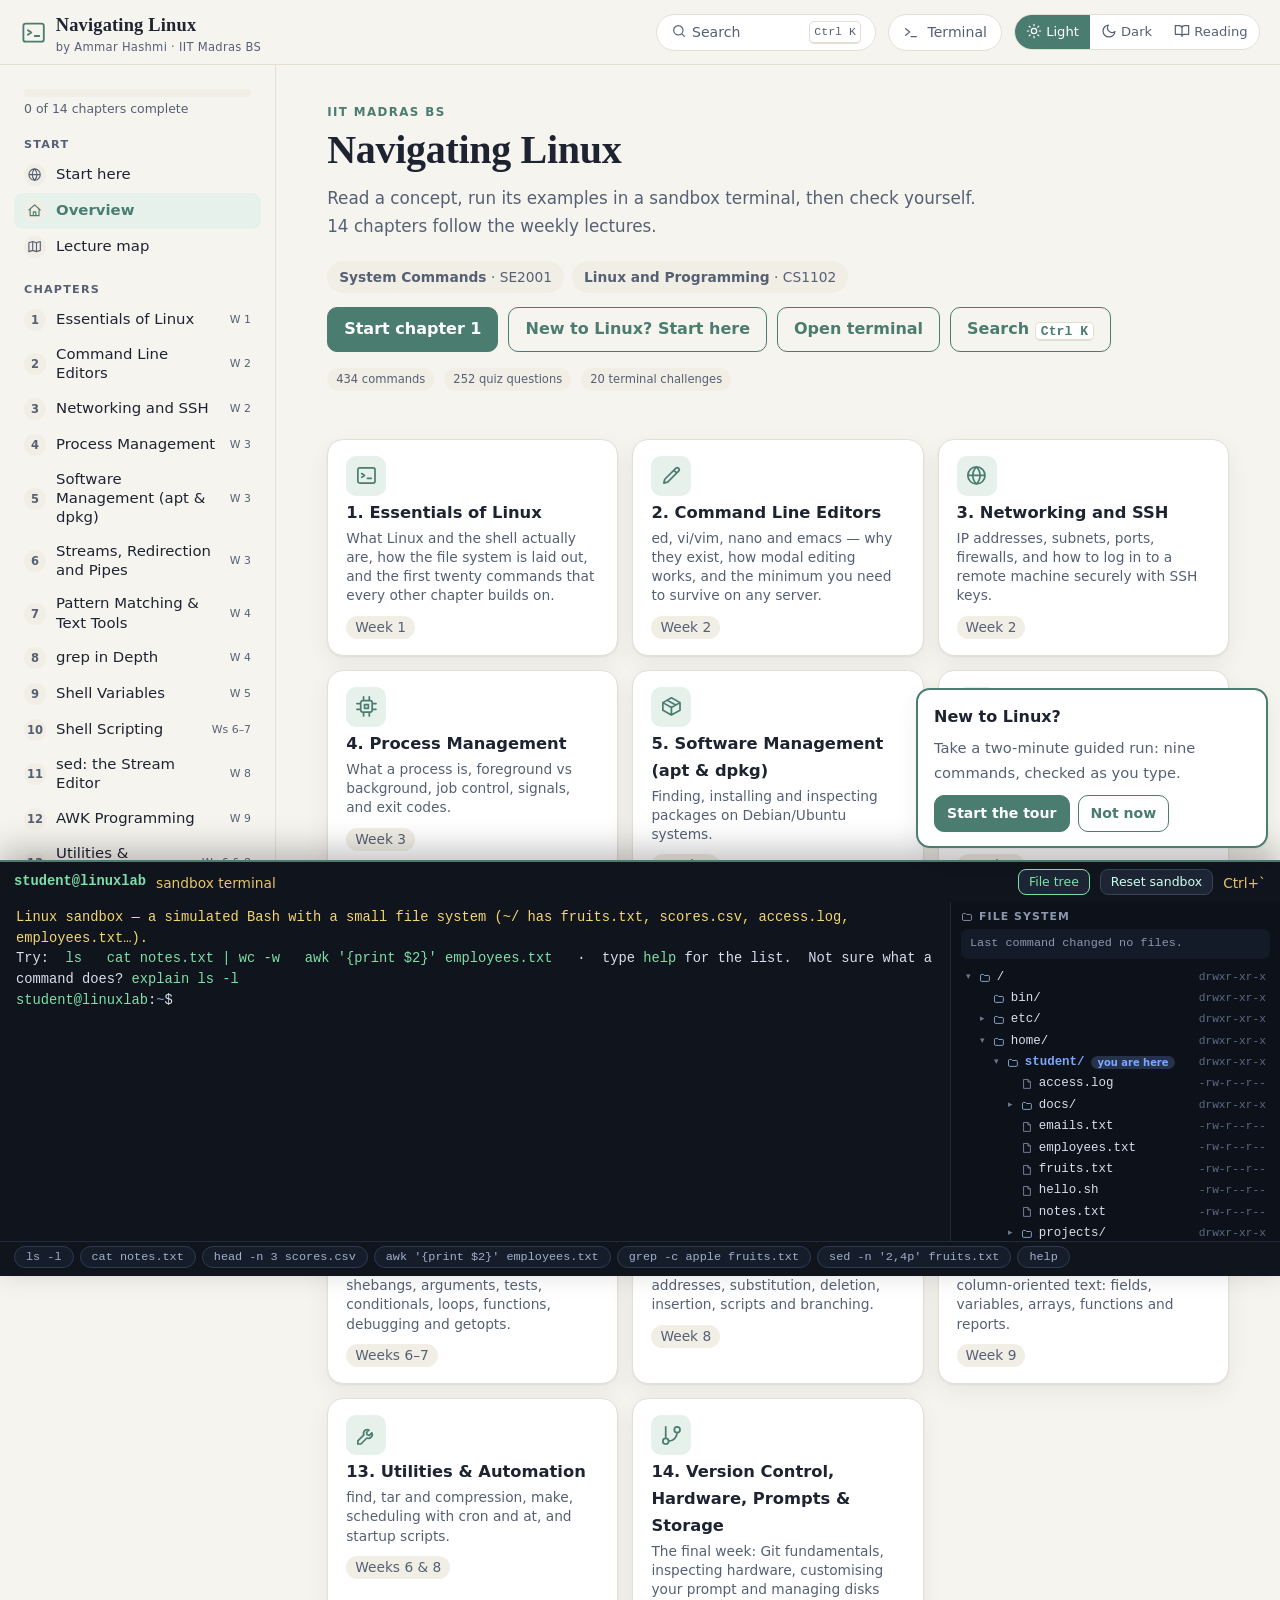
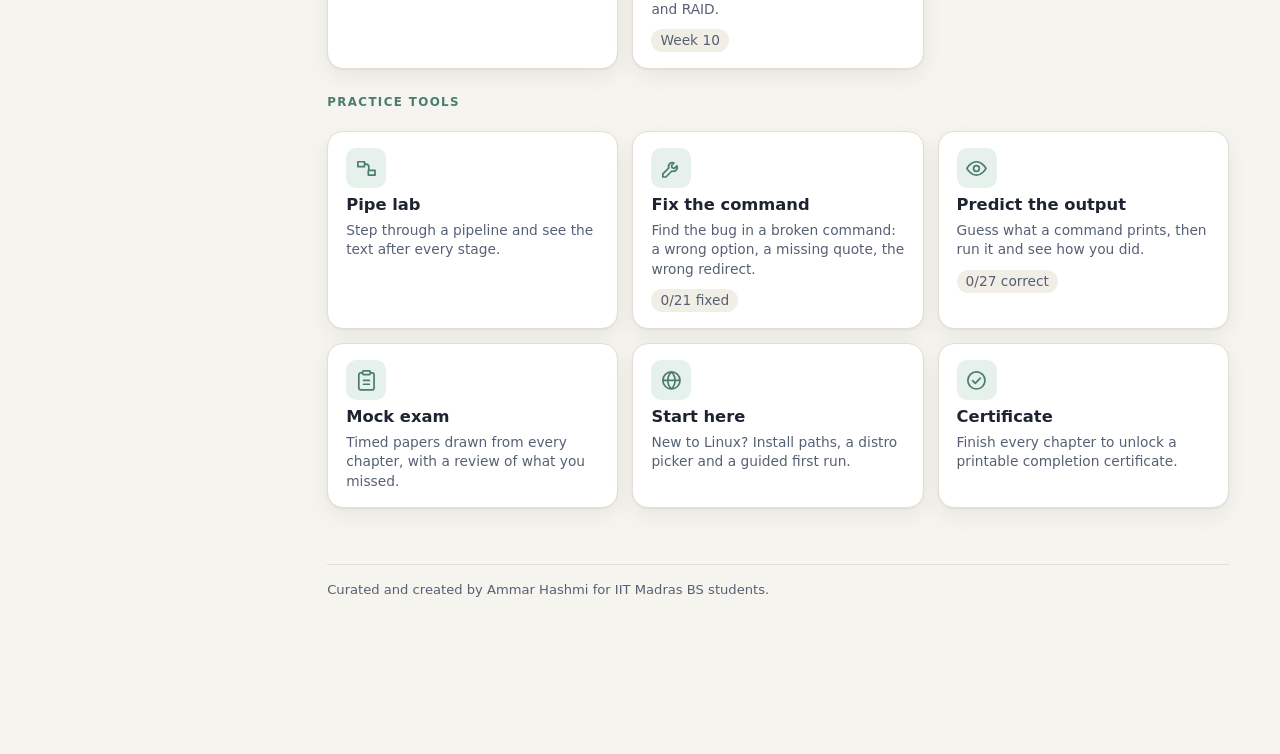
==== commit f49e3360: "Add onboarding and growth features: Start here, tour, explainer, mock exam, share cards, certificate" ====
--- a/index.html
+++ b/index.html
@@ -376,6 +376,56 @@
 }
 @media(max-width:420px){.brand>span{display:none}.themes .tl{display:none}.themes button{padding:5px 8px}.topbar .seg button{padding:5px 8px}}
 @media(min-width:2200px){.cards{grid-template-columns:repeat(auto-fill,minmax(17rem,1fr))}}
+
+/* ================= onboarding + growth ================= */
+.why{display:grid;grid-template-columns:repeat(auto-fit,minmax(14rem,1fr));gap:12px;margin:18px 0 6px}
+.why>div{background:var(--panel);border:1px solid var(--line);border-radius:14px;padding:14px 16px;display:flex;flex-direction:column;gap:4px}
+.why b{display:flex;align-items:center;gap:8px}.why .svgi{width:1.1em;height:1.1em;color:var(--accent)}.why span{color:var(--ink2);font-size:.92rem}
+.sh{margin:2rem 0 .6rem;font-size:1.3rem}.lede.sm{font-size:1rem;margin-top:0}.tiny{font-size:.85rem;color:var(--ink2);margin:.3em 0}
+.chips{display:flex;flex-wrap:wrap;gap:8px}
+.chip2,.pk{border:1px solid var(--line);background:var(--panel);color:var(--ink);border-radius:999px;padding:7px 14px;cursor:pointer;font:inherit;font-size:.92rem;text-align:left}
+.chip2:hover,.pk:hover{border-color:var(--accent)}.chip2.on,.pk.on{background:var(--accent-soft);border-color:var(--accent);color:var(--accent);font-weight:600}
+.inst{background:var(--panel);border:1px solid var(--line);border-radius:14px;padding:16px 18px;margin-top:12px}
+.forwho{margin:.6em 0 .2em;color:var(--ink2)}
+.steps{margin:.6em 0;padding-left:1.4em}.steps li{margin:.5em 0}.steps label{display:flex;gap:10px;align-items:flex-start;cursor:pointer}.steps input{margin-top:.35em;accent-color:var(--accent)}
+.tipbox{background:var(--accent-soft);border-radius:10px;padding:10px 14px;margin-top:10px;font-size:.92rem}
+.pq{margin:14px 0}.pqo{display:flex;flex-wrap:wrap;gap:8px;margin-top:6px}
+.pres{background:var(--panel);border:2px solid var(--accent);border-radius:14px;padding:16px 20px;margin-top:16px}.pres h3{margin:.1em 0 .2em;font-size:1.5rem}
+.cbtn{font:inherit;text-align:left;cursor:pointer;color:inherit}
+.tour{position:fixed;right:12px;bottom:calc(var(--db) + 12px);z-index:45;width:min(22rem,calc(100vw - 24px));background:var(--panel);color:var(--ink);border:2px solid var(--accent);border-radius:14px;box-shadow:var(--shadow);padding:14px 16px;transition:bottom .25s}
+.tour[hidden]{display:none}body.dockopen .tour{bottom:calc(min(48vh,26rem) + 12px)}
+.tour p{margin:.4em 0;font-size:.92rem;color:var(--ink2)}.tour .row{margin-top:10px;gap:8px}.tour .btn{padding:6px 12px;font-size:.88rem}
+.tcmd{display:block;background:var(--term-bg);color:var(--term-ink);padding:8px 12px;border-radius:8px;font:.9rem var(--mono);overflow-x:auto;white-space:pre}
+.tprog{display:flex;gap:4px;margin-bottom:8px}.tprog i{flex:1;height:5px;border-radius:3px;background:var(--line)}.tprog i.d{background:var(--accent)}.tprog i.c{background:var(--accent);opacity:.45}
+.hint{color:#e8c46a;display:block;margin-top:2px}.hint b{color:#ffd98a}
+.xpl.on{border-color:var(--term-prompt)!important;color:var(--term-prompt)!important}
+.xp{background:var(--panel);border:1px solid var(--line);border-top:0;padding:10px 14px}.xsum{margin:0 0 8px;color:var(--ink2);font-size:.9rem}
+.xrow{display:grid;grid-template-columns:minmax(6rem,max-content) 1fr;gap:4px 14px;padding:4px 0;border-top:1px dashed var(--line);font-size:.9rem;align-items:baseline}
+.xrow code{white-space:pre-wrap;word-break:break-all}.xrow .k-cmd{color:var(--accent);font-weight:700}.xrow .k-flag{color:#b8860b}.xrow .k-op{color:#b04a8f;font-weight:700}.xrow .k-file{color:#2a7fb0}
+@media(max-width:600px){.xrow{grid-template-columns:1fr}}
+.modal{position:fixed;inset:0;z-index:70;background:rgba(10,12,18,.6);display:flex;align-items:center;justify-content:center;padding:16px}
+.mbox{background:var(--bg);color:var(--ink);border-radius:16px;padding:16px;width:min(46rem,100%);max-height:94vh;overflow:auto}.mhead{display:flex;justify-content:space-between;align-items:center;margin-bottom:10px}
+.mcv canvas{width:100%;height:auto;border-radius:10px;display:block;margin-bottom:12px}
+.certlab{display:flex;flex-direction:column;gap:4px;font-size:.9rem;color:var(--ink2)}.certlab input{min-width:min(22rem,100%)}
+.cert{margin-top:16px;background:#fbf8f1;color:#1d2430;border:8px double #2f6f5e;border-radius:6px;padding:clamp(14px,3vw,40px);text-align:center}
+.cert h2{font:700 clamp(1.4rem,4vw,2.6rem) Georgia,serif;margin:.2em 0;border:0}.c1{color:#2f6f5e;font-weight:700;letter-spacing:.12em;text-transform:uppercase;font-size:.85rem}
+.cname{font:italic 700 clamp(1.5rem,5vw,3rem) Georgia,serif;border-bottom:2px solid #c9c2b3;display:inline-block;padding:0 1em .1em;margin:.3em 0;max-width:100%;overflow-wrap:anywhere}
+.cert p{margin:.4em 0;color:#3a4350}.cst{color:#5b6573!important}.cfoot{display:flex;justify-content:space-between;gap:10px;flex-wrap:wrap;margin-top:1.6em;font-size:.85rem;color:#3a4350}.cfoot b{color:#2f6f5e}.cert small{display:block;margin-top:1em;color:#8b94a1}
+.xbar{position:sticky;top:var(--tb);z-index:5;display:flex;align-items:center;gap:14px;background:var(--bg);padding:8px 0;border-bottom:1px solid var(--line);margin-bottom:12px}
+.xt{font:700 1.3rem var(--mono);color:var(--accent)}.xt.low{color:#d64545}.xprog{flex:1;color:var(--ink2);font-size:.9rem}
+.opt.sel{background:var(--accent-soft);border-color:var(--accent)}
+.flagb{margin-left:auto;border:1px solid var(--line);background:var(--panel);color:var(--ink2);border-radius:999px;padding:3px 12px;font-size:.8rem;cursor:pointer}.flagb.on{border-color:#d9a21b;color:#b8860b;background:rgba(217,162,27,.12)}
+.xgrid{display:grid;grid-template-columns:repeat(auto-fill,minmax(2.4rem,1fr));gap:6px;margin-top:16px}
+.xn{border:1px solid var(--line);background:var(--panel);color:var(--ink);border-radius:8px;padding:6px 0;cursor:pointer;font:inherit;font-size:.85rem}.xn.ans{background:var(--accent-soft);border-color:var(--accent)}.xn.flg{box-shadow:inset 0 -3px 0 #d9a21b}.xn.cur{outline:2px solid var(--accent);outline-offset:1px;font-weight:700}
+.xres{display:flex;gap:20px;align-items:center;flex-wrap:wrap;margin:10px 0 14px}.xres .score{font-size:3rem;font-weight:800;color:var(--accent)}.xg{font-size:1.2rem}
+.xch{display:grid;gap:6px}.xcr{display:grid;grid-template-columns:minmax(8rem,16rem) 1fr 3rem;gap:10px;align-items:center;font-size:.9rem}
+@media(max-width:600px){.xcr{grid-template-columns:1fr 5rem 2.5rem}}
+.xrev{margin:10px 0}.xyou{color:#d64545;margin:.3em 0}.xok{color:var(--accent);margin:.3em 0;font-weight:600}
+@media print{.tour,.modal{display:none!important}.certpage .cert{border-width:6px}@page{margin:12mm}}
+.ex,.xcard,.q{scroll-margin-top:calc(var(--tb) + 16px)}
+
+.xrun .qtop{flex-wrap:wrap;gap:4px 12px}
+@media(max-width:600px){.tour{padding:10px 12px}.tour p{display:none}.tour .tcmd{margin-top:6px}.tour .row{margin-top:8px}}
 </style></head><body>
 <header class="topbar"><button class="iconbtn" id="menuBtn" aria-label="Menu"><i class="svgi" data-i="menu"></i></button>
 <a class="brand" href="#/home" style="color:inherit"><i class="svgi" data-i="terminal-square"></i><span>Navigating Linux<small>by Ammar Hashmi · IIT Madras BS</small></span></a><span class="spacer"></span>
@@ -1981,6 +2031,284 @@
   const api = { lines, splitPipeline, classify, droppedLines, cloneState, pipeSteps, modeStr, flat, fsDiff, isEmptyDiff, describeDiff, treeRows, shortPath, normOut, compareAnswer };
   root.LEARN = api;
   if (typeof module !== 'undefined' && module.exports) module.exports = api;
+})(typeof window !== 'undefined' ? window : globalThis);
+</script><script>/* Onboarding + growth logic. DOM-free so test.js can run it. Exposes window.GROW (and module.exports under Node). */
+(function (root) {
+  'use strict';
+
+  /* ---------- Day 0: ways to try Linux ---------- */
+  const INSTALL = [
+    { id: 'wsl', title: 'WSL on Windows', tag: 'Easiest', time: '15 min', risk: 'None', for: 'Windows 10/11 laptops. Keeps Windows exactly as it is.',
+      steps: [
+        'Open the Start menu, type PowerShell, right-click it and choose Run as administrator.',
+        'Run: wsl --install   (this installs Ubuntu by default).',
+        'Restart the computer when it asks.',
+        'Ubuntu opens by itself after the restart. Choose a username and password (the password stays invisible as you type, that is normal).',
+        'Check it works: type  uname -a  and  lsb_release -a . You are now in a real Linux shell.'],
+      tip: 'Your Windows files appear under /mnt/c. Keep project files inside the Linux home folder (~) for much better speed.' },
+    { id: 'vm', title: 'Virtual machine', tag: 'Safe on any OS', time: '45 min', risk: 'None', for: 'Windows, Mac or Linux. A full Linux desktop in a window, so you can break things freely.',
+      steps: [
+        'Install VirtualBox (Windows/Intel Mac) or UTM (Apple Silicon Mac).',
+        'Download the Ubuntu Desktop ISO from ubuntu.com (pick the LTS version).',
+        'Create a new VM: 4 GB RAM, 2 CPUs and 25 GB disk is a comfortable minimum.',
+        'Attach the ISO, start the VM and choose Install Ubuntu. Accept the defaults.',
+        'After the install, reboot, log in and open Terminal with Ctrl+Alt+T.'],
+      tip: 'Take a snapshot right after installing. If you ever wreck the system, restore the snapshot in seconds.' },
+    { id: 'usb', title: 'Live USB', tag: 'Try without installing', time: '30 min', risk: 'None', for: 'Anyone who wants to feel real Linux on real hardware before deciding.',
+      steps: [
+        'Get an 8 GB or larger USB stick (it will be erased).',
+        'Download an ISO (Ubuntu or Linux Mint) and write it with balenaEtcher or Rufus.',
+        'Restart and open the boot menu (usually F12, F10, Esc or F2, depending on the laptop).',
+        'Choose the USB drive, then Try Ubuntu / Try Linux Mint. Nothing is written to your disk.',
+        'Remove the stick and restart to go back to your normal system.'],
+      tip: 'Check that Wi-Fi, sound and the trackpad work before you decide to install.' },
+    { id: 'full', title: 'Install alongside Windows (dual boot)', tag: 'Most real', time: '1-2 hours', risk: 'Medium: back up first', for: 'When you are sure you want Linux as a daily system.',
+      steps: [
+        'Back up everything important. Any disk change carries some risk.',
+        'In Windows, open Disk Management and shrink your main drive to free 60 GB or more.',
+        'Boot from a live USB (see above) and choose Install, then Install alongside Windows.',
+        'Follow the installer. A boot menu will let you pick Windows or Linux at startup.',
+        'Disable Windows Fast Startup and BitLocker first if the installer complains about the disk.'],
+      tip: 'If the laptop uses BitLocker, save the recovery key before you touch partitions.' },
+    { id: 'mac', title: 'On a Mac', tag: 'Already half there', time: '5 min', risk: 'None', for: 'macOS Terminal is Unix-based, so most commands from this book work as they are.',
+      steps: [
+        'Open Terminal (Cmd+Space, type Terminal).',
+        'Try  ls ,  cd ,  grep  and  awk  right now. Some flags differ from GNU Linux (for example sed -i needs an argument on Mac).',
+        'For a true Linux system, install UTM and run Ubuntu ARM in a VM.'],
+      tip: 'Install GNU tools with  brew install coreutils gnu-sed gawk  if you want Linux-exact behaviour.' }
+  ];
+
+  /* ---------- Distro picker ---------- */
+  const DISTROS = {
+    ubuntu: { name: 'Ubuntu LTS', blurb: 'The default choice. Biggest community, most tutorials, long support.', best: 'Almost everyone, and what most college and cloud material assumes.' },
+    mint:   { name: 'Linux Mint', blurb: 'Windows-like desktop that works out of the box and stays out of your way.', best: 'First-timers and older laptops.' },
+    fedora: { name: 'Fedora Workstation', blurb: 'Fresh software and a clean GNOME desktop, backed by Red Hat.', best: 'Developers who want newer tools and the Red Hat style used at work.' },
+    debian: { name: 'Debian', blurb: 'Rock solid and minimal. Ubuntu is built on it.', best: 'People who value stability and want to learn how things fit together.' },
+    pop:    { name: 'Pop!_OS', blurb: 'Ubuntu-based, with good NVIDIA drivers and easy window tiling.', best: 'Laptops with an NVIDIA GPU, AI/ML and gaming.' },
+    arch:   { name: 'Arch Linux', blurb: 'You build the system yourself, piece by piece.', best: 'Experienced users who want to understand everything. Not a first install.' }
+  };
+  const PICKER = [
+    { id: 'hw', q: 'What are you running today?', o: [
+      { t: 'Windows laptop, fairly modern', s: { ubuntu: 2, fedora: 1, pop: 1, mint: 1 } },
+      { t: 'Old or low-spec laptop (4 GB RAM or less)', s: { mint: 3, debian: 1, ubuntu: 0 } },
+      { t: 'Laptop or PC with an NVIDIA GPU', s: { pop: 3, ubuntu: 2, fedora: 1 } },
+      { t: 'Mac', s: { ubuntu: 2, fedora: 1, mint: 1 } }] },
+    { id: 'xp', q: 'How comfortable are you with computers?', o: [
+      { t: 'Total beginner', s: { mint: 3, ubuntu: 3, pop: 1 } },
+      { t: 'I install software and fix small problems', s: { ubuntu: 2, fedora: 2, debian: 1, pop: 2, mint: 1 } },
+      { t: 'I like tinkering and reading manuals', s: { debian: 2, fedora: 2, arch: 3, ubuntu: 1 } }] },
+    { id: 'goal', q: 'What do you mainly want Linux for?', o: [
+      { t: 'College courses (SE2001, CS1102) and the basics', s: { ubuntu: 3, mint: 2, debian: 1 } },
+      { t: 'Data science, AI and ML', s: { ubuntu: 3, pop: 3, fedora: 1 } },
+      { t: 'Web and backend development', s: { ubuntu: 2, fedora: 3, debian: 2 } },
+      { t: 'Servers and DevOps', s: { debian: 3, ubuntu: 2, fedora: 2 } },
+      { t: 'Learning how it all works', s: { arch: 3, debian: 2, fedora: 1 } }] },
+    { id: 'stab', q: 'Which do you prefer?', o: [
+      { t: 'It should just work and rarely change', s: { ubuntu: 2, debian: 3, mint: 2 } },
+      { t: 'A balance of new and stable', s: { ubuntu: 2, fedora: 2, pop: 2, mint: 1 } },
+      { t: 'The newest software, even if it breaks sometimes', s: { fedora: 2, arch: 3, pop: 1 } }] },
+    { id: 'look', q: 'What kind of desktop do you want?', o: [
+      { t: 'Familiar, like Windows', s: { mint: 3, ubuntu: 1 } },
+      { t: 'Clean and modern, like macOS', s: { fedora: 2, ubuntu: 2, pop: 2 } },
+      { t: 'I will customise it myself', s: { arch: 2, debian: 1, fedora: 1 } }] }
+  ];
+  function pickDistro(answers) { // answers: array of option index per question
+    const sc = {}; Object.keys(DISTROS).forEach(k => sc[k] = 0);
+    PICKER.forEach((q, i) => { const o = q.o[answers[i]]; if (o) for (const k in o.s) sc[k] += o.s[k]; });
+    // A first install should never be Arch for someone who said "total beginner".
+    if (answers[1] === 0) sc.arch = Math.min(sc.arch, 0);
+    const list = Object.keys(sc).map(id => ({ id, score: sc[id], ...DISTROS[id] })).sort((a, b) => b.score - a.score || a.name.localeCompare(b.name));
+    const hw = answers[0];
+    const start = hw === 3 ? 'mac' : 'wsl';
+    return { top: list[0], next: list.slice(1, 3), all: list, start };
+  }
+
+  /* ---------- Command explainer ---------- */
+  const CMD = {
+    ls: 'list files and folders', cd: 'change directory', pwd: 'print the current directory', cat: 'print file contents', echo: 'print text', mkdir: 'make a folder',
+    rmdir: 'remove an empty folder', rm: 'remove files', cp: 'copy files', mv: 'move or rename files', touch: 'create an empty file or update its time', head: 'show the first lines',
+    tail: 'show the last lines', wc: 'count lines, words or bytes', sort: 'sort lines', uniq: 'collapse repeated neighbouring lines', cut: 'cut columns out of each line',
+    grep: 'search for lines that match a pattern', sed: 'edit a stream of text', awk: 'process text field by field', find: 'search for files', chmod: 'change file permissions',
+    chown: 'change file owner', ps: 'list processes', kill: 'send a signal to a process', tr: 'translate or delete characters', tee: 'write to a file and to the screen',
+    less: 'page through a file', man: 'show the manual page', which: 'show where a command lives', whoami: 'print your username', date: 'print the date and time',
+    df: 'show disk space', du: 'show disk usage', tar: 'bundle or unbundle archives', diff: 'compare two files', ln: 'make a link', paste: 'merge lines of files side by side',
+    xargs: 'build commands from input', basename: 'strip the folder from a path', dirname: 'strip the file name from a path', history: 'show command history', clear: 'clear the screen',
+    printf: 'print formatted text', test: 'check a condition', read: 'read input into a variable', export: 'make a variable visible to child programs', sleep: 'wait for some seconds',
+    id: 'show user and group ids', uname: 'print system information', hostname: 'print the machine name', env: 'show environment variables', sudo: 'run a command as administrator',
+    ping: 'check a network connection', curl: 'transfer data from a URL', ssh: 'log in to another machine', scp: 'copy files over ssh', top: 'live view of processes', free: 'show memory usage'
+  };
+  const FLAG = {
+    ls: { l: 'long format with permissions, owner and size', a: 'include hidden files (names starting with .)', h: 'human-readable sizes (K, M, G)', R: 'recurse into subfolders', t: 'sort by modification time', S: 'sort by size', r: 'reverse the order', 1: 'one entry per line', d: 'list the folder itself, not its contents' },
+    grep: { i: 'ignore upper/lower case', v: 'invert: show lines that do NOT match', n: 'show line numbers', c: 'print only the count of matching lines', r: 'search folders recursively', R: 'search folders recursively', E: 'use extended regular expressions', w: 'match whole words only', o: 'print only the matching part', l: 'list only file names that match', F: 'treat the pattern as plain text', A: 'also show lines after each match', B: 'also show lines before each match', e: 'give the pattern explicitly' },
+    cat: { n: 'number every line', A: 'show hidden characters like tabs and line ends' },
+    head: { n: 'how many lines to show', c: 'how many bytes to show' }, tail: { n: 'how many lines to show', f: 'keep watching the file for new lines', c: 'how many bytes to show' },
+    wc: { l: 'count lines', w: 'count words', c: 'count bytes', m: 'count characters' },
+    sort: { r: 'reverse order', n: 'compare as numbers', u: 'drop duplicate lines', k: 'sort by this column', t: 'field separator', f: 'ignore case', h: 'understand human sizes like 2K, 1G' },
+    uniq: { c: 'prefix each line with its count', d: 'show only repeated lines', u: 'show only lines that are not repeated', i: 'ignore case' },
+    cut: { d: 'field delimiter', f: 'which fields (columns) to keep', c: 'which characters to keep' },
+    rm: { r: 'delete folders and everything in them', R: 'delete folders and everything in them', f: 'force: no prompts, ignore missing files', i: 'ask before each delete', v: 'say what is being removed' },
+    cp: { r: 'copy folders recursively', R: 'copy folders recursively', i: 'ask before overwriting', v: 'say what is being copied', p: 'keep timestamps and permissions' },
+    mv: { i: 'ask before overwriting', v: 'say what is being moved', n: 'never overwrite' },
+    mkdir: { p: 'create parent folders as needed, no error if it exists', v: 'say what is created' },
+    sed: { n: 'do not print lines automatically', i: 'edit the file in place', e: 'give the script explicitly', E: 'use extended regular expressions' },
+    awk: { F: 'field separator' },
+    find: { name: 'match the file name', type: 'f for files, d for folders', size: 'match the size', mtime: 'match modification age in days', exec: 'run a command on each match', maxdepth: 'how deep to look', iname: 'match the name, ignoring case', delete: 'delete every match' },
+    chmod: { R: 'apply to folders recursively' }, ps: { e: 'every process', f: 'full format', a: 'all users', u: 'user-oriented format', x: 'include processes without a terminal' },
+    tr: { d: 'delete these characters', s: 'squeeze repeated characters into one', c: 'use the complement of the set' },
+    tee: { a: 'append instead of overwrite' }, df: { h: 'human-readable sizes' }, du: { h: 'human-readable sizes', s: 'only a total for each argument' },
+    tar: { c: 'create an archive', x: 'extract an archive', t: 'list the contents', z: 'gzip compression', v: 'verbose', f: 'archive file name follows', j: 'bzip2 compression' },
+    diff: { u: 'unified format', r: 'compare folders recursively', q: 'only say whether files differ' }, ln: { s: 'make a symbolic link' }, xargs: { n: 'max arguments per command', I: 'replace this placeholder with each input' },
+    echo: { n: 'do not print the trailing newline', e: 'interpret escapes like \\n and \\t' }, kill: { 9: 'SIGKILL: cannot be ignored', 15: 'SIGTERM: ask politely (the default)' }
+  };
+  const OPS = { '|': 'pipe: send the output of the left side into the right side', '||': 'run the right side only if the left side failed', '&&': 'run the right side only if the left side succeeded', ';': 'run the next command after this one finishes', '&': 'run in the background',
+    '>': 'redirect output to a file (overwrites it)', '>>': 'redirect output to a file (appends)', '<': 'read input from a file', '2>': 'redirect error messages to a file', '2>>': 'append error messages to a file', '2>&1': 'send errors to the same place as normal output', '&>': 'redirect output and errors to a file' };
+
+  function tokenize(src) {
+    const out = []; let i = 0; const n = src.length;
+    const isOp = /[|&;<>]/;
+    while (i < n) {
+      const c = src[i];
+      if (/\s/.test(c)) { i++; continue; }
+      if (isOp.test(c) || (c === '2' && src[i + 1] === '>' && (i === 0 || /\s/.test(src[i - 1])))) {
+        let j = i; if (src[j] === '2') j++;
+        const ch = src[j]; j++;
+        if ((ch === '>' && src[j] === '>') || (ch === '|' && src[j] === '|') || (ch === '&' && src[j] === '&')) j++;
+        else if (ch === '>' && src[j] === '&' && src[j + 1] === '1') j += 2;
+        out.push({ t: src.slice(i, j), op: true }); i = j; continue;
+      }
+      let j = i, buf = '', quoted = false;
+      while (j < n && !/\s/.test(src[j]) && !isOp.test(src[j])) {
+        const d = src[j];
+        if (d === '"' || d === "'") { const k = src.indexOf(d, j + 1); const end = k < 0 ? n : k; buf += src.slice(j, end + 1); j = end + 1; quoted = true; }
+        else if (d === '$' && src[j + 1] === '(') { let depth = 0, k = j + 1; for (; k < n; k++) { if (src[k] === '(') depth++; else if (src[k] === ')' && --depth === 0) break; } buf += src.slice(j, k + 1); j = k + 1; }
+        else { buf += d; j++; }
+      }
+      out.push({ t: buf, q: quoted }); i = j;
+    }
+    return out;
+  }
+  function explain(src, extra) {
+    extra = extra || {};
+    const toks = tokenize(src), parts = []; let cmd = null, afterRedir = false, sawArgs = 0;
+    for (const k of toks) {
+      if (k.op) { parts.push({ text: k.t, kind: 'op', desc: OPS[k.t] || 'shell operator' }); cmd = null; afterRedir = /^(2?>>?|<|&>)$/.test(k.t); sawArgs = 0; continue; }
+      if (afterRedir) { parts.push({ text: k.t, kind: 'file', desc: 'the file used by the redirect' }); afterRedir = false; continue; }
+      if (cmd === null) {
+        if (/^\w+=/.test(k.t)) { parts.push({ text: k.t, kind: 'assign', desc: 'set a variable' }); continue; }
+        cmd = k.t; sawArgs = 0;
+        parts.push({ text: k.t, kind: 'cmd', desc: CMD[k.t] || extra[k.t] || 'a command (see its man page)' }); continue;
+      }
+      sawArgs++;
+      if (/^--[\w-]+/.test(k.t) && !k.q) { parts.push({ text: k.t, kind: 'flag', desc: (FLAG[cmd] && FLAG[cmd][k.t.slice(2)]) || 'long option' }); continue; }
+      if (/^-[A-Za-z0-9]+$/.test(k.t) && !k.q && !/^-\d+$/.test(k.t) || /^-\d+$/.test(k.t) && FLAG[cmd] && FLAG[cmd][k.t.slice(1)]) {
+        const letters = k.t.slice(1).split(''), f = FLAG[cmd] || {};
+        if (cmd === 'find' || (letters.length > 1 && f[k.t.slice(1)])) { parts.push({ text: k.t, kind: 'flag', desc: f[k.t.slice(1)] || 'option' }); continue; }
+        const known = letters.filter(l => f[l]);
+        parts.push({ text: k.t, kind: 'flag', desc: known.length ? letters.map(l => l + ' = ' + (f[l] || 'option')).join('; ') : 'option' }); continue;
+      }
+      if (cmd === 'find' && /^-(name|type|size|mtime|exec|maxdepth|iname|delete)$/.test(k.t)) { parts.push({ text: k.t, kind: 'flag', desc: FLAG.find[k.t.slice(1)] }); continue; }
+      let kind = 'arg', desc = 'an argument';
+      if (k.q) { desc = /^'/.test(k.t) ? 'quoted text, kept exactly as written' : 'quoted text, variables inside are expanded'; if (cmd === 'grep' && sawArgs <= 2) desc = 'the pattern to search for'; if (cmd === 'awk' || cmd === 'sed') desc = 'the ' + cmd + ' program'; }
+      else if (/^\$\(/.test(k.t)) desc = 'command substitution: replaced by that command\'s output';
+      else if (/^\$\w+|^\$\{/.test(k.t)) desc = 'a variable that the shell expands';
+      else if (/[*?\[]/.test(k.t)) { desc = 'a wildcard that expands to matching names'; }
+      else if (/^~/.test(k.t)) desc = 'your home folder';
+      else if (k.t === '.') desc = 'the current folder'; else if (k.t === '..') desc = 'the parent folder';
+      else if (/\//.test(k.t) || /\.\w+$/.test(k.t)) { kind = 'file'; desc = 'a file or folder path'; }
+      parts.push({ text: k.t, kind, desc });
+    }
+    const cmds = parts.filter(p => p.kind === 'cmd'), pipes = parts.filter(p => p.text === '|').length, redir = parts.some(p => p.kind === 'op' && /^(2?>>?|&>)$/.test(p.text));
+    let summary = cmds.length ? 'This runs ' + cmds.map(c => c.text).join(', then ') + '.' : 'Nothing to explain yet.';
+    if (pipes) summary += ' Each | passes the left command\'s output to the next one.';
+    if (redir) summary += ' The output goes to a file instead of the screen.';
+    return { parts, summary };
+  }
+
+  /* ---------- Friendly error hints ---------- */
+  function lev(a, b) {
+    const m = a.length, n = b.length; if (!m) return n; if (!n) return m;
+    let prev = Array.from({ length: n + 1 }, (_, i) => i);
+    for (let i = 1; i <= m; i++) { const cur = [i]; for (let j = 1; j <= n; j++) cur[j] = Math.min(prev[j] + 1, cur[j - 1] + 1, prev[j - 1] + (a[i - 1] === b[j - 1] ? 0 : 1)); prev = cur; }
+    return prev[n];
+  }
+  function suggest(word, names, max) {
+    return names.map(n => ({ n, d: lev(word, n) })).filter(x => x.d <= Math.max(1, Math.floor(word.length / 3)) || x.n.startsWith(word) && word.length >= 2).sort((a, b) => a.d - b.d || a.n.localeCompare(b.n)).slice(0, max || 3).map(x => x.n);
+  }
+  function hint(err, cmd, names) {
+    err = (err || '').trim(); if (!err) return null;
+    let m;
+    if ((m = err.match(/(\S+): command not found/))) {
+      const w = m[1], s = suggest(w, names || []);
+      return { title: 'The shell does not know "' + w + '".', tip: s.length ? 'Did you mean ' + (s.length > 1 ? s.slice(0, -1).join(', ') + ' or ' + s[s.length - 1] : s[0]) + '? Commands are case-sensitive, and a typo is the usual cause.' : 'Check the spelling, or type help to see the commands this sandbox knows.' };
+    }
+    if (/No such file or directory/.test(err)) return { title: 'That path does not exist from where you are.', tip: 'Run pwd to see where you are and ls to see what is here. Names are case-sensitive, and a missing parent folder needs mkdir -p.' };
+    if (/Permission denied/.test(err)) return { title: 'You are not allowed to do that on this file.', tip: 'Check the permissions with ls -l. Read, write and execute are separate bits; chmod changes them.' };
+    if (/Not a directory/.test(err)) return { title: 'You tried to treat a file like a folder.', tip: 'cd only works on folders. Use cat to read a file, or ls -l to see which names are folders (they start with d).' };
+    if (/Is a directory/.test(err)) return { title: 'That is a folder, not a file.', tip: 'Use ls to look inside it, or add -r if the command should work on folders (for example cp -r, rm -r).' };
+    if (/missing (file )?operand|missing destination/.test(err)) return { title: 'The command needs more arguments.', tip: 'Most commands need to be told what to work on. Try man or --help to see the expected form.' };
+    if (/syntax error/.test(err)) return { title: 'The shell could not parse that line.', tip: 'Look for an unclosed quote, a dangling | or >, or a missing word after a redirect.' };
+    if (/File exists/.test(err)) return { title: 'Something with that name already exists.', tip: 'Pick another name, or use -p with mkdir to accept an existing folder.' };
+    if (/Directory not empty/.test(err)) return { title: 'The folder still has files in it.', tip: 'Use rm -r to remove a folder and its contents, but double-check the path first.' };
+    if (/invalid option|unrecognized option|illegal option/.test(err)) return { title: 'That flag does not exist for this command.', tip: 'Flags differ between commands. Check them with man or command --help.' };
+    return null;
+  }
+
+  /* ---------- Guided first-run tour ---------- */
+  const TOUR = [
+    { cmd: 'pwd', re: '^\\s*pwd\\s*$', say: 'Where am I?', why: 'pwd prints your current folder. Your home is /home/student.' },
+    { cmd: 'ls', re: '^\\s*ls\\s*$', say: 'What is in this folder?', why: 'ls lists files and folders.' },
+    { cmd: 'cat notes.txt', re: '^\\s*cat\\s+notes\\.txt\\s*$', say: 'Read a file.', why: 'cat prints a file on the screen.' },
+    { cmd: 'ls -l', re: '^\\s*ls\\s+-\\w*l\\w*\\s*$', say: 'Add a flag for more detail.', why: 'A flag such as -l changes how a command behaves. It shows permissions, owner and size.' },
+    { cmd: 'mkdir practice', re: '^\\s*mkdir\\s+(-p\\s+)?practice\\s*$', say: 'Make your own folder.', why: 'mkdir creates a folder. Check the file tree beside the terminal.' },
+    { cmd: 'cd practice', re: '^\\s*cd\\s+practice/?\\s*$', say: 'Step inside it.', why: 'cd changes directory. The prompt now shows where you are.' },
+    { cmd: 'echo hello linux > hello.txt', re: '^\\s*echo\\s+.+>\\s*hello\\.txt\\s*$', say: 'Write to a file.', why: '> sends output into a file instead of the screen. This is redirection.' },
+    { cmd: 'cat hello.txt', re: '^\\s*cat\\s+hello\\.txt\\s*$', say: 'Check what you wrote.', why: 'Your first file made with the shell.' },
+    { cmd: 'ls | wc -l', re: '^\\s*ls\\s*\\|\\s*wc\\s+-l\\s*$', say: 'Connect two commands.', why: 'The pipe | feeds the output of ls into wc -l, which counts lines. That is how Linux tools combine.' }
+  ];
+  function tourMatch(i, cmd) { const s = TOUR[i]; return !!s && new RegExp(s.re).test(cmd); }
+
+  /* ---------- Exam prep ---------- */
+  const EXAMS = [
+    { id: 'quick', name: 'Quick check', n: 15, mins: 20, note: 'A fast warm-up across all chapters.' },
+    { id: 'half', name: 'Half paper', n: 30, mins: 40, note: 'About half an exam sitting.' },
+    { id: 'full', name: 'Full mock', n: 50, mins: 75, note: 'Exam-length run with the clock on.' }
+  ];
+  function rng(seed) { let a = seed >>> 0; return () => { a = (a + 0x6D2B79F5) >>> 0; let t = a; t = Math.imul(t ^ (t >>> 15), t | 1); t ^= t + Math.imul(t ^ (t >>> 7), t | 61); return ((t ^ (t >>> 14)) >>> 0) / 4294967296; }; }
+  function shuf(arr, r) { const a = arr.slice(); for (let i = a.length - 1; i > 0; i--) { const j = Math.floor(r() * (i + 1)); [a[i], a[j]] = [a[j], a[i]]; } return a; }
+  // Draw n questions spread evenly across chapters, shuffle question order and answer order.
+  function buildExam(chapters, n, seed) {
+    const r = rng(seed), buckets = chapters.map(c => shuf(c.quiz.map(q => ({ ...q, _c: c.title, _cid: c.id })), r)), out = [];
+    let k = 0;
+    while (out.length < n && buckets.some(b => b.length)) { const b = buckets[k++ % buckets.length]; if (b.length) out.push(b.pop()); }
+    return shuf(out, r).map(q => {
+      const order = shuf(q.o.map((_, i) => i), r);
+      return { ...q, o: order.map(i => q.o[i]), a: order.indexOf(q.a) };
+    });
+  }
+  function gradeExam(exam, answers) {
+    let score = 0; const byChapter = {}, wrong = [];
+    exam.forEach((q, i) => {
+      const b = byChapter[q._c] || (byChapter[q._c] = { ok: 0, total: 0 }); b.total++;
+      if (answers[i] === q.a) { score++; b.ok++; } else wrong.push(i);
+    });
+    const pct = exam.length ? Math.round(score / exam.length * 100) : 0;
+    const weak = Object.keys(byChapter).map(t => ({ t, ...byChapter[t], p: byChapter[t].ok / byChapter[t].total })).filter(x => x.p < .7).sort((a, b) => a.p - b.p);
+    return { score, total: exam.length, pct, byChapter, wrong, weak, grade: gradeLabel(pct) };
+  }
+  function gradeLabel(p) { return p >= 90 ? 'Outstanding' : p >= 75 ? 'Strong' : p >= 60 ? 'Passing' : p >= 40 ? 'Needs revision' : 'Start with the chapters'; }
+  const fmtTime = s => { s = Math.max(0, Math.round(s)); return Math.floor(s / 60) + ':' + String(s % 60).padStart(2, '0'); };
+
+  /* ---------- Result card + certificate helpers ---------- */
+  function hash(str) { let h = 2166136261; for (let i = 0; i < str.length; i++) { h ^= str.charCodeAt(i); h = Math.imul(h, 16777619); } return (h >>> 0).toString(16).toUpperCase().padStart(8, '0'); }
+  function certReady(chapters, prog) { const left = chapters.filter(c => !prog.done[c.id]); return { ready: left.length === 0, left }; }
+  function certRef(name, dateISO) { return 'NL-' + hash((name || '').trim().toLowerCase() + '|' + dateISO).slice(0, 6); }
+  function cardText(r) {
+    return { title: r.title, big: r.score + ' / ' + r.total, pct: Math.round(r.score / r.total * 100) + '%', grade: gradeLabel(Math.round(r.score / r.total * 100)), date: r.date };
+  }
+  function shareText(r) { return 'I scored ' + r.score + '/' + r.total + ' on "' + r.title + '" in Navigating Linux, an interactive book for IIT Madras BS students by Ammar Hashmi. #Linux #IITMadrasBS'; }
+
+  const API = { INSTALL, DISTROS, PICKER, pickDistro, CMD, FLAG, OPS, tokenize, explain, lev, suggest, hint, TOUR, tourMatch, EXAMS, rng, buildExam, gradeExam, gradeLabel, fmtTime, hash, certReady, certRef, cardText, shareText };
+  root.GROW = API; if (typeof module !== 'undefined' && module.exports) module.exports = API;
 })(typeof window !== 'undefined' ? window : globalThis);
 </script>
 <script>window.CH = window.CH || [];
@@ -3054,13 +3382,17 @@
 function runCmd(cmd, opts) {
   opts = opts || {};
   const ph = promptHTML();
+  const xm = cmd.match(/^\s*explain\s+(.+)$/);
+  if (xm) { tprint(ph + esc(cmd)); tprint(explainText(xm[1])); return { out: '', err: '' }; }
   const before = LEARN.flat(sh.fs);
   const r = sh.run(cmd);
   if (r.clear) { term.log.innerHTML = ''; }
   else { tprint(ph + esc(cmd)); if (r.out) tprint(esc(r.out.replace(/\n$/, ''))); if (r.err) tprint('<span class="e">' + esc(r.err.replace(/\n$/, '')) + '</span>'); }
   updPrompt();
   renderTree(LEARN.fsDiff(before, LEARN.flat(sh.fs)), before);
+  friendlyHint(cmd, r);
   checkChallenge(cmd, r);
+  tourAfter(cmd, r);
   return r;
 }
 function updPrompt() { $('#tprompt').innerHTML = promptHTML(); }
@@ -3077,7 +3409,7 @@
 function initTerminal() {
   term.el = $('#term'); term.log = $('#tlog'); term.input = $('#tinput');
   tprint('<span class="ok">Linux sandbox — a simulated Bash with a small file system (~/ has fruits.txt, scores.csv, access.log, employees.txt…).</span>');
-  tprint('Try:  <span class="p">ls</span>   <span class="p">cat notes.txt | wc -w</span>   <span class="p">awk \'{print $2}\' employees.txt</span>   ·  type <span class="p">help</span> for the list.');
+  tprint('Try:  <span class="p">ls</span>   <span class="p">cat notes.txt | wc -w</span>   <span class="p">awk \'{print $2}\' employees.txt</span>   ·  type <span class="p">help</span> for the list.  Not sure what a command does? <span class="p">explain ls -l</span>');
   term.input.addEventListener('keydown', e => {
     if (e.key === 'Enter') { const c = term.input.value; term.input.value = ''; if (c.trim()) { term.hist.push(c); } term.hi = term.hist.length; runCmd(c); }
     else if (e.key === 'ArrowUp') { e.preventDefault(); if (term.hi > 0) term.input.value = term.hist[--term.hi]; }
@@ -3147,7 +3479,7 @@
   const r = route(); const pct = Math.round(doneCount() / CH.length * 100);
   $('#side').innerHTML = `
     <div class="ring"><i style="width:${pct}%"></i></div><div class="ringtxt">${doneCount()} of ${CH.length} chapters complete</div>
-    <h6>Start</h6><nav class="nav"><a href="#/home" class="${r.view === 'home' ? 'on' : ''}"><span class="n">${ICON('home')}</span>Overview</a><a href="#/map" class="${r.view === 'map' ? 'on' : ''}"><span class="n">${ICON('map')}</span>Lecture map</a></nav>
+    <h6>Start</h6><nav class="nav"><a href="#/start" class="${r.view === 'start' ? 'on' : ''}"><span class="n">${ICON('globe')}</span>Start here</a><a href="#/home" class="${r.view === 'home' ? 'on' : ''}"><span class="n">${ICON('home')}</span>Overview</a><a href="#/map" class="${r.view === 'map' ? 'on' : ''}"><span class="n">${ICON('map')}</span>Lecture map</a></nav>
     <h6>Chapters</h6><nav class="nav">${CH.map(c => `<a href="#/ch/${c.id}" class="${r.view === 'ch' && r.a === c.id ? 'on' : ''} ${prog.done[c.id] ? 'done' : ''}"><span class="n">${prog.done[c.id] ? '✓' : c.n}</span>${esc(c.title)}<span class="wk">${esc(c.weeks.replace('Week', 'W').replace('Weeks', 'W'))}</span></a>`).join('')}</nav>
     <h6>Practice</h6><nav class="nav">
       <a href="#/playground/regex" class="${r.view === 'playground' ? 'on' : ''}"><span class="n">${ICON('flask')}</span>Playground</a>
@@ -3157,6 +3489,8 @@
       <a href="#/predict" class="${r.view === 'predict' ? 'on' : ''}"><span class="n">${ICON('eye')}</span>Predict the output</a>
       <a href="#/quiz" class="${r.view === 'quiz' ? 'on' : ''}"><span class="n">${ICON('help')}</span>Mixed quiz</a>
       <a href="#/cards" class="${r.view === 'cards' ? 'on' : ''}"><span class="n">${ICON('layers')}</span>Flashcards</a>
+      <a href="#/exam" class="${r.view === 'exam' ? 'on' : ''}"><span class="n">${ICON('clipboard')}</span>Mock exam</a>
+      <a href="#/certificate" class="${r.view === 'certificate' ? 'on' : ''}"><span class="n">${ICON('check')}</span>Certificate</a>
       <a href="#/cheat" class="${r.view === 'cheat' ? 'on' : ''}"><span class="n">${ICON('clipboard')}</span>Cheat sheet</a></nav>`;
 }
 
@@ -3166,7 +3500,7 @@
   const m = main();
   const y = window.scrollY;
   if (!(opts && opts.keepScroll)) window.scrollTo(0, 0);
-  ({ home: vHome, ch: vChapter, map: vMap, playground: vPlayground, cards: vCards, cheat: vCheat, quiz: vQuiz, challenges: vChallenges, pipes: vPipes, fix: vFix, predict: vPredict }[r.view] || vHome)(m, r);
+  ({ home: vHome, ch: vChapter, map: vMap, playground: vPlayground, cards: vCards, cheat: vCheat, quiz: vQuiz, challenges: vChallenges, pipes: vPipes, fix: vFix, predict: vPredict, start: vStart, certificate: vCert, exam: vExam }[r.view] || vHome)(m, r);
   if (opts && opts.keepScroll) window.scrollTo(0, y);
 }
 
@@ -3178,16 +3512,16 @@
     <h1>Navigating Linux</h1>
     <p class="lede">Read a concept, run its examples in a sandbox terminal, then check yourself. ${CH.length} chapters follow the weekly lectures.</p>
     <div class="row subj"><span class="badge"><b>System Commands</b> · SE2001</span><span class="badge"><b>Linux and Programming</b> · CS1102</span></div>
-    <div class="row" style="margin-top:14px"><a class="btn" href="#/ch/essentials">Start chapter 1</a><button class="btn ghost" id="hTerm">Open terminal</button><button class="btn ghost" id="hSearch">Search <kbd>Ctrl K</kbd></button></div>
+    <div class="row" style="margin-top:14px"><a class="btn" href="#/ch/essentials">Start chapter 1</a><a class="btn ghost" href="#/start">New to Linux? Start here</a><button class="btn ghost" id="hTerm">Open terminal</button><button class="btn ghost" id="hSearch">Search <kbd>Ctrl K</kbd></button></div>
     <div class="row" style="margin-top:16px;color:var(--ink2);font-size:.86rem"><span class="badge">${cmdCount} commands</span><span class="badge">${nQ} quiz questions</span><span class="badge">${window.CHALLENGES.length} terminal challenges</span></div></div>
     <div class="cards">${CH.map(c => `<a class="card" href="#/ch/${c.id}"><div class="tile">${ICON(c.icon)}</div><b>${c.n}. ${esc(c.title)}</b><span>${esc(c.intro)}</span><div class="meta"><span class="badge">${esc(c.weeks)}</span>${prog.done[c.id] ? '<span class="badge ok">complete</span>' : ''}${prog.quiz[c.id] ? `<span class="badge">quiz ${prog.quiz[c.id].score}/${prog.quiz[c.id].total}</span>` : ''}</div></a>`).join('')}</div>
-    <div class="tools"><div class="eyebrow">Practice tools</div></div><div class="cards"><a class="card" href="#/pipes"><div class="tile">${ICON('pipe')}</div><b>Pipe lab</b><span>Step through a pipeline and see the text after every stage.</span></a><a class="card" href="#/fix"><div class="tile">${ICON('wrench')}</div><b>Fix the command</b><span>Find the bug in a broken command: a wrong option, a missing quote, the wrong redirect.</span><div class="meta"><span class="badge">${window.PRACTICE.FIX.filter(x => prog.fix[x.id]).length}/${window.PRACTICE.FIX.length} fixed</span></div></a><a class="card" href="#/predict"><div class="tile">${ICON('eye')}</div><b>Predict the output</b><span>Guess what a command prints, then run it and see how you did.</span><div class="meta"><span class="badge">${window.PRACTICE.PREDICT.filter(x => prog.pred[x.id]).length}/${window.PRACTICE.PREDICT.length} correct</span></div></a></div>
+    <div class="tools"><div class="eyebrow">Practice tools</div></div><div class="cards"><a class="card" href="#/pipes"><div class="tile">${ICON('pipe')}</div><b>Pipe lab</b><span>Step through a pipeline and see the text after every stage.</span></a><a class="card" href="#/fix"><div class="tile">${ICON('wrench')}</div><b>Fix the command</b><span>Find the bug in a broken command: a wrong option, a missing quote, the wrong redirect.</span><div class="meta"><span class="badge">${window.PRACTICE.FIX.filter(x => prog.fix[x.id]).length}/${window.PRACTICE.FIX.length} fixed</span></div></a><a class="card" href="#/predict"><div class="tile">${ICON('eye')}</div><b>Predict the output</b><span>Guess what a command prints, then run it and see how you did.</span><div class="meta"><span class="badge">${window.PRACTICE.PREDICT.filter(x => prog.pred[x.id]).length}/${window.PRACTICE.PREDICT.length} correct</span></div></a><a class="card" href="#/exam"><div class="tile">${ICON('clipboard')}</div><b>Mock exam</b><span>Timed papers drawn from every chapter, with a review of what you missed.</span></a><a class="card" href="#/start"><div class="tile">${ICON('globe')}</div><b>Start here</b><span>New to Linux? Install paths, a distro picker and a guided first run.</span></a><a class="card" href="#/certificate"><div class="tile">${ICON('check')}</div><b>Certificate</b><span>Finish every chapter to unlock a printable completion certificate.</span></a></div>
     <p class="credit-line">Curated and created by Ammar Hashmi for IIT Madras BS students.</p></div>`;
   $('#hTerm').onclick = () => openDock(true); $('#hSearch').onclick = () => openPal();
 }
 
 /* ---------- Chapter ---------- */
-function exHTML(e) { const pv = LEARN.splitPipeline(e.c), canViz = !pv.error && pv.stages.length > 1; return `<div class="ex"><div class="exhead"><code>${esc(e.c)}</code>${e.n ? `<span class="note">${esc(e.n)}</span>` : ''}<span class="exbtns"><button class="run">${ICON('play')} Run</button><button class="tt" title="Copy into terminal">${ICON('pencil')} Edit</button>${canViz ? `<button class="viz" title="Step through the pipeline">${ICON('pipe')} Visualize</button>` : ''}<button class="prd" title="Guess the output first">${ICON('eye')} Predict</button></span></div><pre class="exout" hidden></pre></div>`; }
+function exHTML(e) { const pv = LEARN.splitPipeline(e.c), canViz = !pv.error && pv.stages.length > 1; return `<div class="ex"><div class="exhead"><code>${esc(e.c)}</code>${e.n ? `<span class="note">${esc(e.n)}</span>` : ''}<span class="exbtns"><button class="run">${ICON('play')} Run</button><button class="tt" title="Copy into terminal">${ICON('pencil')} Edit</button>${canViz ? `<button class="viz" title="Step through the pipeline">${ICON('pipe')} Visualize</button>` : ''}<button class="prd" title="Guess the output first">${ICON('eye')} Predict</button><button class="xpl" title="Break this command into parts">${ICON('help')} Explain</button></span></div><pre class="exout" hidden></pre></div>`; }
 function vChapter(m, r) {
   const i = CH.findIndex(c => c.id === r.a); const c = CH[i] || CH[0]; const ci = CH.indexOf(c);
   const prev = CH[ci - 1], next = CH[ci + 1];
@@ -3211,7 +3545,7 @@
   $('#doneBtn').onclick = () => { prog.done[c.id] = !prog.done[c.id]; save(); render({ keepScroll: true }); };
   const cin = $('#cidrIn'); if (cin) { const upd = () => { $('#cidrOut').textContent = cidr(cin.value); }; cin.oninput = upd; upd(); }
   $$('[data-go]', m).forEach(a => a.onclick = e => { e.preventDefault(); go(a.dataset.go.replace(':', '/')); });
-  buildQuiz($('#quizHost'), c.quiz, res => { prog.quiz[c.id] = res; save(); renderSide(); });
+  buildQuiz($('#quizHost'), c.quiz, res => { prog.quiz[c.id] = res; save(); renderSide(); }, 'Chapter ' + c.n + ': ' + c.title);
   const secEl = id => document.getElementById('s-' + id);
   if (r.b) setTimeout(() => { const el = secEl(r.b); if (el) el.scrollIntoView({ behavior: 'smooth' }); }, 60);
   $$('.toc a', m).forEach(a => a.onclick = e => { e.preventDefault(); const el = secEl(a.dataset.sec); if (el) el.scrollIntoView({ behavior: 'smooth' }); });
@@ -3233,12 +3567,13 @@
 }
 
 /* ---------- Quiz widget ---------- */
-function buildQuiz(host, qs, onFinish) {
+function buildQuiz(host, qs, onFinish, title) {
   let i = 0, score = 0;
   const show = () => {
     if (i >= qs.length) {
-      host.innerHTML = `<div class="qdone"><div class="score">${score} / ${qs.length}</div><p class="lede" style="margin:.4em auto 1em">${score === qs.length ? 'Perfect score.' : score >= qs.length * .7 ? 'Solid. Review the ones you missed in the chapter.' : 'Re-read the chapter, run its examples, then try again.'}</p><button class="btn ghost" id="qr">Try again</button></div>`;
-      $('#qr', host).onclick = () => buildQuiz(host, qs, onFinish);
+      host.innerHTML = `<div class="qdone"><div class="score">${score} / ${qs.length}</div><p class="lede" style="margin:.4em auto 1em">${score === qs.length ? 'Perfect score.' : score >= qs.length * .7 ? 'Solid. Review the ones you missed in the chapter.' : 'Re-read the chapter, run its examples, then try again.'}</p><button class="btn" id="qs">Share result</button> <button class="btn ghost" id="qr">Try again</button></div>`;
+      $('#qr', host).onclick = () => buildQuiz(host, qs, onFinish, title);
+      $('#qs', host).onclick = () => shareModal({ title: title || 'Linux quiz', score, total: qs.length });
       onFinish && onFinish({ score, total: qs.length });
       return;
     }
@@ -3352,7 +3687,7 @@
   m.innerHTML = `<div class="page"><div class="eyebrow">Test yourself</div><h1>Mixed quiz</h1><p class="lede">Random questions drawn from every chapter.</p><div class="row noprint">${[10, 20, 30].map(n => `<button class="btn ${n === mixN ? '' : 'ghost'}" data-n="${n}">${n} questions</button>`).join('')}<button class="btn ghost" id="again">Reshuffle</button></div><div id="mq" class="quiz"></div></div>`;
   const pool = CH.flatMap(c => c.quiz.map(q => ({ ...q, _c: c.title })));
   const qs = shuffle(pool).slice(0, mixN);
-  buildQuiz($('#mq'), qs, res => { const b = store.get('best', {}); b['n' + mixN] = Math.max(b['n' + mixN] || 0, res.score); store.set('best', b); });
+  buildQuiz($('#mq'), qs, res => { const b = store.get('best', {}); b['n' + mixN] = Math.max(b['n' + mixN] || 0, res.score); store.set('best', b); }, 'Mixed quiz (' + mixN + ' questions)');
   $$('[data-n]', m).forEach(b => b.onclick = () => { mixN = +b.dataset.n; vQuiz(m); }); $('#again').onclick = () => vQuiz(m);
 }
 
@@ -3498,7 +3833,7 @@
   index = [];
   CH.forEach(c => { c.sections.forEach(s => { index.push({ k: 'sec', t: s.h, sub: `Ch ${c.n} · ${c.title}`, txt: (s.h + ' ' + strip(s.html)).toLowerCase(), go: `ch/${c.id}/${s.id}` }); (s.cmds || []).forEach(k => index.push({ k: 'cmd', t: k[0], sub: k[1], txt: (k[0] + ' ' + k[1]).toLowerCase(), go: `ch/${c.id}/${s.id}`, cmd: true })); }); });
   LECT.forEach(w => w.lectures.forEach(l => l.items.forEach(it => index.push({ k: 'lec', t: it.x, sub: `Week ${w.week} · ${l.title} @ ${it.t}`, txt: (it.x + ' ' + l.title).toLowerCase(), go: 'map' }))));
-  [['Pipe lab', 'Step through a pipeline stage by stage', 'pipes', 'pipe pipeline visualizer stdin stdout stage'], ['Fix the command', 'Practice: find the bug in a broken command', 'fix', 'fix debug broken bug command practice'], ['Predict the output', 'Practice: guess the output, then run it', 'predict', 'predict guess output practice']]
+  [['Start here', 'Install paths, distro picker and a guided first run for new people', 'start', 'start here install wsl ubuntu distro beginner new tour'], ['Mock exam', 'Timed mock paper drawn from every chapter', 'exam', 'mock exam test timed practice paper'], ['Certificate', 'Completion certificate once every chapter is done', 'certificate', 'certificate completion print pdf'], ['Pipe lab', 'Step through a pipeline stage by stage', 'pipes', 'pipe pipeline visualizer stdin stdout stage'], ['Fix the command', 'Practice: find the bug in a broken command', 'fix', 'fix debug broken bug command practice'], ['Predict the output', 'Practice: guess the output, then run it', 'predict', 'predict guess output practice']]
     .forEach(x => index.push({ k: 'sec', t: x[0], sub: x[1], txt: (x[0] + ' ' + x[3]).toLowerCase(), go: x[2] }));
 }
 function openPal() { if (!index) buildIndex(); $('#pal').classList.add('open'); const i = $('#palq'); i.value = ''; i.focus(); palSearch(''); }
@@ -3519,6 +3854,277 @@
   document.addEventListener('keydown', e => { if ((e.ctrlKey || e.metaKey) && e.key.toLowerCase() === 'k') { e.preventDefault(); openPal(); } else if (e.key === '/' && !/INPUT|TEXTAREA|SELECT/.test(document.activeElement.tagName)) { e.preventDefault(); openPal(); } else if (e.key === 'Escape') closePal(); else if (e.key === '`' && e.ctrlKey) { e.preventDefault(); openDock(!$('#dock').classList.contains('open')); } });
 }
 
+/* ================= Growth: Start here, tour, explainer, share cards, certificate, exam ================= */
+const G = window.GROW;
+prog.inst = prog.inst || {};
+const cmdDesc = (() => { const m = {}; CH.forEach(c => c.sections.forEach(s => (s.cmds || []).forEach(k => { const w = k[0].split(/\s+/)[0]; if (!m[w] || k[0] === w) m[w] = k[1]; }))); return m; })();
+const lowerFirst = s => s ? s.charAt(0).toLowerCase() + s.slice(1) : s;
+const extraDesc = (() => { const m = {}; for (const k in cmdDesc) m[k] = lowerFirst(cmdDesc[k]); return m; })();
+
+/* ---------- Start here ---------- */
+let pickAns = store.get('pick', []);
+function vStart(m, r) {
+  const sel = G.INSTALL.some(x => x.id === r.a) ? r.a : (store.get('inst', null) || G.INSTALL[0].id);
+  m.innerHTML = `<div class="page wide start"><div class="eyebrow">New to Linux?</div><h1>${ICON('globe')} Start here</h1>
+    <p class="lede">You do not need to give up Windows or buy anything. Pick a safe way to try Linux, choose a distro in two minutes, then take a guided first run in the terminal.</p>
+    <div class="why">
+      <div><b>${ICON('cpu')} It runs the internet</b><span>Most servers, phones (Android) and cloud machines run Linux.</span></div>
+      <div><b>${ICON('flask')} Data and AI live here</b><span>Training jobs, GPUs, containers and remote machines are all driven from a Linux shell.</span></div>
+      <div><b>${ICON('target')} Your courses need it</b><span>System Commands (SE2001) and Linux and Programming (CS1102) are hands-on Linux.</span></div></div>
+    <h2 class="sh">1 · Pick a way to try it</h2>
+    <div class="chips" id="instTabs" role="tablist">${G.INSTALL.map(x => `<button class="chip2 ${x.id === sel ? 'on' : ''}" data-id="${x.id}" role="tab">${esc(x.title)}</button>`).join('')}</div>
+    <div id="instBody" class="instbody"></div>
+    <h2 class="sh">2 · Which distro should you pick?</h2>
+    <p class="lede sm">Five quick questions. A distro is a flavour of Linux: same kernel and commands, different desktop and defaults.</p>
+    <div id="picker"></div>
+    <h2 class="sh">3 · Take your first steps</h2>
+    <div class="cards"><button class="card cbtn" id="stTour"><div class="tile">${ICON('play')}</div><b>Guided first run</b><span>Nine short commands, checked as you type them. About two minutes.</span></button>
+      <a class="card" href="#/ch/essentials"><div class="tile">${ICON('book')}</div><b>Chapter 1: Essentials</b><span>What Linux and the shell are, and your first twenty commands.</span></a>
+      <a class="card" href="#/challenges"><div class="tile">${ICON('target')}</div><b>Terminal challenges</b><span>Small puzzles in the sandbox with instant checking.</span></a></div>
+    <p class="credit-line">Curated and created by Ammar Hashmi for IIT Madras BS students.</p></div>`;
+  const drawInst = id => {
+    const x = G.INSTALL.find(y => y.id === id), done = x.steps.filter((_, i) => prog.inst[id + ':' + i]).length;
+    $('#instBody').innerHTML = `<div class="inst"><div class="row"><span class="badge ok">${esc(x.tag)}</span><span class="badge">${ICON('play')} ${esc(x.time)}</span><span class="badge">Risk: ${esc(x.risk)}</span></div>
+      <p class="forwho">${esc(x.for)}</p>
+      <ol class="steps">${x.steps.map((s, i) => `<li><label><input type="checkbox" data-s="${i}" ${prog.inst[id + ':' + i] ? 'checked' : ''}><span>${esc(s)}</span></label></li>`).join('')}</ol>
+      <div class="instfoot"><span class="tiny">${done} of ${x.steps.length} steps done</span></div>
+      <div class="tipbox"><b>Tip</b> ${esc(x.tip)}</div></div>`;
+    $$('#instBody input').forEach(c => c.onchange = () => { prog.inst[id + ':' + c.dataset.s] = c.checked; save(); drawInst(id); });
+  };
+  const pickTab = id => { store.set('inst', id); $$('#instTabs .chip2').forEach(b => b.classList.toggle('on', b.dataset.id === id)); drawInst(id); };
+  $$('#instTabs .chip2').forEach(b => b.onclick = () => pickTab(b.dataset.id)); drawInst(sel);
+  const drawPicker = () => {
+    const all = G.PICKER.every((_, i) => pickAns[i] !== undefined && pickAns[i] !== null);
+    let html = G.PICKER.map((q, i) => `<div class="pq"><b>${i + 1}. ${esc(q.q)}</b><div class="pqo">${q.o.map((o, j) => `<button class="pk ${pickAns[i] === j ? 'on' : ''}" data-q="${i}" data-j="${j}">${esc(o.t)}</button>`).join('')}</div></div>`).join('');
+    if (all) {
+      const p = G.pickDistro(pickAns), st = G.INSTALL.find(x => x.id === p.start);
+      html += `<div class="pres"><div class="eyebrow">Your match</div><h3>${esc(p.top.name)}</h3><p>${esc(p.top.blurb)}</p><p class="tiny"><b>Best for:</b> ${esc(p.top.best)}</p>
+        <p class="tiny"><b>Also consider:</b> ${p.next.map(n => esc(n.name)).join(' · ')}</p>
+        <p class="tiny"><b>Your first step:</b> <a href="#/start/${p.start}">${esc(st.title)}</a>. Try it before changing anything on your computer.</p>
+        <button class="btn ghost" id="pkReset">Retake</button></div>`;
+    }
+    $('#picker').innerHTML = html;
+    $$('#picker .pk').forEach(b => b.onclick = () => { pickAns[+b.dataset.q] = +b.dataset.j; store.set('pick', pickAns); drawPicker(); });
+    const rs = $('#pkReset'); if (rs) rs.onclick = () => { pickAns = []; store.set('pick', pickAns); drawPicker(); };
+  };
+  drawPicker();
+  $('#stTour').onclick = tourStart;
+}
+
+/* ---------- Guided first-run tour ---------- */
+let tour = store.get('tour', { i: 0, on: false, seen: false });
+const tourSave = () => store.set('tour', tour);
+function tourEl() { let el = $('#tour'); if (!el) { el = document.createElement('div'); el.id = 'tour'; el.className = 'tour'; el.setAttribute('role', 'dialog'); el.setAttribute('aria-label', 'Guided tour'); document.body.appendChild(el); } return el; }
+function tourRender() {
+  const el = tourEl(), T = G.TOUR, v = route().view;
+  if (!tour.on) {
+    if (tour.seen || !(v === 'home' || v === 'start')) { el.hidden = true; return; }
+    el.hidden = false;
+    el.innerHTML = `<b>New to Linux?</b><p>Take a two-minute guided run: nine commands, checked as you type.</p><div class="row"><button class="btn" id="tOn">Start the tour</button><button class="btn ghost" id="tNo">Not now</button></div>`;
+    $('#tOn').onclick = tourStart; $('#tNo').onclick = () => { tour.seen = true; tourSave(); tourRender(); }; return;
+  }
+  el.hidden = false;
+  if (tour.i >= T.length) {
+    el.innerHTML = `<b>${ICON('check')} Tour complete</b><p>You moved around, made a folder, wrote a file and joined two commands with a pipe. That is the core of the shell.</p><div class="row"><a class="btn" href="#/ch/essentials" id="tNext">Start chapter 1</a><button class="btn ghost" id="tX">Close</button></div>`;
+    $('#tX').onclick = tourClose; $('#tNext').onclick = tourClose; return;
+  }
+  const s = T[tour.i];
+  el.innerHTML = `<div class="tprog">${T.map((_, i) => `<i class="${i < tour.i ? 'd' : i === tour.i ? 'c' : ''}"></i>`).join('')}</div>
+    <b>Step ${tour.i + 1} of ${T.length}: ${esc(s.say)}</b><p>Type this in the terminal and press Enter:</p><code class="tcmd">${esc(s.cmd)}</code>
+    <div class="row"><button class="btn" id="tType">Type it for me</button><button class="btn ghost" id="tSkip">Skip</button><button class="btn ghost" id="tX">Close</button></div>`;
+  $('#tType').onclick = () => setInput(s.cmd);
+  $('#tSkip').onclick = () => { tour.i++; tourSave(); tourRender(); };
+  $('#tX').onclick = tourClose;
+}
+function tourClose() { tour.on = false; tour.seen = true; tourSave(); tourRender(); }
+function tourStart() { tour = { i: 0, on: true, seen: true }; tourSave(); resetSandbox(); openDock(true); tourRender(); }
+function tourAfter(cmd, r) {
+  if (!tour.on || tour.i >= G.TOUR.length || r.err || !G.tourMatch(tour.i, cmd)) return;
+  tprint('<span class="ok">✔ ' + esc(G.TOUR[tour.i].why) + '</span>');
+  tour.i++; tourSave(); tourRender();
+}
+function tourBoot() { setTimeout(tourRender, 900); window.addEventListener('hashchange', tourRender); }
+
+/* ---------- Command explainer + friendly errors ---------- */
+function explainHTML(cmd) {
+  const e = G.explain(cmd, extraDesc);
+  return `<div class="xp"><p class="xsum">${esc(e.summary)}</p>${e.parts.map(p => `<div class="xrow"><code class="k-${p.kind}">${esc(p.text)}</code><span>${esc(p.desc)}</span></div>`).join('')}</div>`;
+}
+function explainText(cmd) {
+  const e = G.explain(cmd, extraDesc);
+  return e.parts.map(p => `<span class="p">${esc(p.text)}</span>  ${esc(p.desc)}`).join('\n') + '\n' + esc(e.summary);
+}
+function friendlyHint(cmd, r) {
+  if (!r.err) return;
+  const h = G.hint(r.err, cmd, Object.keys(sh.C));
+  if (h) tprint(`<span class="hint"><b>${esc(h.title)}</b> ${esc(h.tip)}</span>`);
+}
+document.addEventListener('click', e => {
+  const b = e.target.closest('button.xpl'); if (!b) return;
+  const ex = b.closest('.ex'); if (!ex) return;
+  const old = $('.xp', ex);
+  if (old) { old.remove(); b.classList.remove('on'); return; }
+  b.classList.add('on'); $('.exhead', ex).insertAdjacentHTML('afterend', explainHTML($('code', ex).textContent));
+});
+
+/* ---------- Share card (PNG) ---------- */
+const MONO = '"SF Mono",Menlo,Consolas,"DejaVu Sans Mono",monospace', SANS = 'system-ui,-apple-system,"Segoe UI",Roboto,sans-serif';
+function rr(c, x, y, w, h, r) { c.beginPath(); c.moveTo(x + r, y); c.arcTo(x + w, y, x + w, y + h, r); c.arcTo(x + w, y + h, x, y + h, r); c.arcTo(x, y + h, x, y, r); c.arcTo(x, y, x + w, y, r); c.closePath(); }
+function drawCard(info) {
+  const cv = document.createElement('canvas'); cv.width = 1200; cv.height = 630; const c = cv.getContext('2d');
+  const t = G.cardText(info), p = info.score / info.total;
+  const g = c.createLinearGradient(0, 0, 1200, 630); g.addColorStop(0, '#0e1520'); g.addColorStop(1, '#16283a'); c.fillStyle = g; c.fillRect(0, 0, 1200, 630);
+  c.fillStyle = 'rgba(95,208,168,.07)'; for (let i = 0; i < 12; i++) c.fillRect(0, 52 * i + 20, 1200, 1);
+  rr(c, 60, 60, 1080, 510, 22); c.fillStyle = '#0b1018'; c.fill(); c.strokeStyle = '#2b3a50'; c.lineWidth = 2; c.stroke();
+  ['#ff5f57', '#febc2e', '#28c840'].forEach((k, i) => { c.beginPath(); c.arc(100 + i * 28, 98, 8, 0, 7); c.fillStyle = k; c.fill(); });
+  c.fillStyle = '#7f8da3'; c.font = '22px ' + MONO; c.fillText('student@linuxlab: ~', 200, 106);
+  c.fillStyle = '#5fd0a8'; c.font = 'bold 30px ' + MONO; c.fillText(info.cmd || '$ quiz --result', 100, 180);
+  c.fillStyle = '#e8eef5'; c.font = 'bold 40px ' + SANS; wrapText(c, t.title, 100, 245, 1000, 48, 2);
+  c.fillStyle = '#5fd0a8'; c.font = 'bold 150px ' + MONO; c.fillText(t.big, 100, 440);
+  const bx = Math.max(540, 100 + c.measureText(t.big).width + 50), bw = 1100 - bx;
+  c.fillStyle = '#e8eef5'; c.font = 'bold 40px ' + SANS; wrapText(c, t.pct + ' · ' + t.grade, bx, 372, bw, 46, 2);
+  rr(c, bx, 462, bw, 20, 10); c.fillStyle = '#233146'; c.fill(); rr(c, bx, 462, Math.max(20, bw * p), 20, 10); c.fillStyle = '#5fd0a8'; c.fill();
+  c.fillStyle = '#7f8da3'; c.font = '24px ' + SANS; c.fillText('Navigating Linux · by Ammar Hashmi · IIT Madras BS', 100, 530); c.textAlign = 'right'; c.fillText(t.date, 1100, 530); c.textAlign = 'left';
+  return cv;
+}
+function wrapText(c, text, x, y, maxW, lh, maxLines) {
+  const words = String(text).split(' '); let line = '', n = 0;
+  for (let i = 0; i < words.length; i++) {
+    const test = line ? line + ' ' + words[i] : words[i];
+    if (c.measureText(test).width > maxW && line) { if (++n >= maxLines) { c.fillText(line + '…', x, y); return; } c.fillText(line, x, y); line = words[i]; y += lh; } else line = test;
+  }
+  c.fillText(line, x, y);
+}
+const todayISO = () => { const d = new Date(); return d.getFullYear() + '-' + String(d.getMonth() + 1).padStart(2, '0') + '-' + String(d.getDate()).padStart(2, '0'); };
+function download(cv, name) { cv.toBlob(b => { if (!b) return; const a = document.createElement('a'); a.href = URL.createObjectURL(b); a.download = name; document.body.appendChild(a); a.click(); a.remove(); setTimeout(() => URL.revokeObjectURL(a.href), 4000); }, 'image/png'); }
+function shareModal(info) {
+  info = { date: todayISO(), ...info };
+  const old = $('#shareModal'); if (old) old.remove();
+  const cv = drawCard(info), text = info.caption || G.shareText(info);
+  const el = document.createElement('div'); el.id = 'shareModal'; el.className = 'modal'; el.setAttribute('role', 'dialog'); el.setAttribute('aria-label', 'Share your result');
+  el.innerHTML = `<div class="mbox"><div class="mhead"><b>Share your result</b><button class="iconbtn" id="shX" aria-label="Close">×</button></div><div class="mcv"></div>
+    <div class="row"><button class="btn" id="shDl">Download image</button><button class="btn ghost" id="shCp">Copy caption</button><button class="btn ghost" id="shSh" hidden>Share…</button></div><p class="tiny" id="shMsg" aria-live="polite">Post the image with the caption on X, LinkedIn or Instagram.</p></div>`;
+  document.body.appendChild(el); $('.mcv', el).appendChild(cv);
+  const close = () => { el.remove(); document.removeEventListener('keydown', esc2); }, esc2 = e => { if (e.key === 'Escape') close(); };
+  document.addEventListener('keydown', esc2); el.onclick = e => { if (e.target === el) close(); }; $('#shX').onclick = close;
+  $('#shDl').onclick = () => download(cv, 'navigating-linux-result.png');
+  $('#shCp').onclick = () => { const done = ok => { $('#shMsg').textContent = ok ? 'Caption copied.' : 'Select and copy: ' + text; }; try { navigator.clipboard.writeText(text).then(() => done(true), () => done(false)); } catch (e) { done(false); } };
+  if (navigator.share) { const b = $('#shSh'); b.hidden = false; b.onclick = () => { cv.toBlob(bl => { const f = new File([bl], 'result.png', { type: 'image/png' }); const data = navigator.canShare && navigator.canShare({ files: [f] }) ? { files: [f], text } : { text }; navigator.share(data).catch(() => {}); }); }; }
+  $('#shDl').focus();
+}
+
+/* ---------- Certificate ---------- */
+function certStats() {
+  const q = CH.map(c => prog.quiz[c.id]).filter(Boolean), avg = q.length ? Math.round(q.reduce((a, b) => a + b.score / b.total, 0) / q.length * 100) : null;
+  return { chapters: CH.filter(c => prog.done[c.id]).length, avg, chal: window.CHALLENGES.filter(c => prog.chal[c.id]).length };
+}
+function drawCert(name, date, ref, st) {
+  const cv = document.createElement('canvas'); cv.width = 1600; cv.height = 1130; const c = cv.getContext('2d');
+  c.fillStyle = '#fbf8f1'; c.fillRect(0, 0, 1600, 1130); c.strokeStyle = '#2f6f5e'; c.lineWidth = 10; c.strokeRect(50, 50, 1500, 1030); c.lineWidth = 2; c.strokeRect(75, 75, 1450, 980);
+  c.textAlign = 'center'; c.fillStyle = '#2f6f5e'; c.font = 'bold 30px ' + SANS; c.fillText('NAVIGATING LINUX', 800, 190);
+  c.fillStyle = '#1d2430'; c.font = 'bold 84px Georgia,serif'; c.fillText('Certificate of Completion', 800, 310);
+  c.fillStyle = '#5b6573'; c.font = '34px ' + SANS; c.fillText('This certifies that', 800, 410);
+  c.fillStyle = '#1d2430'; c.font = 'italic bold 96px Georgia,serif'; let fs = 96; while (c.measureText(name).width > 1250 && fs > 40) { fs -= 4; c.font = 'italic bold ' + fs + 'px Georgia,serif'; } c.fillText(name, 800, 530);
+  c.strokeStyle = '#c9c2b3'; c.lineWidth = 2; c.beginPath(); c.moveTo(380, 565); c.lineTo(1220, 565); c.stroke();
+  c.fillStyle = '#3a4350'; c.font = '34px ' + SANS; c.fillText('has completed all ' + st.chapters + ' chapters of the interactive book', 800, 640);
+  c.font = 'bold 38px ' + SANS; c.fillText('System Commands (SE2001) · Linux and Programming (CS1102)', 800, 700);
+  c.font = '30px ' + SANS; c.fillStyle = '#5b6573'; c.fillText([st.avg !== null ? 'Average quiz score ' + st.avg + '%' : null, st.chal + ' of ' + window.CHALLENGES.length + ' terminal challenges solved'].filter(Boolean).join('  ·  '), 800, 780);
+  c.font = '28px ' + SANS; c.textAlign = 'left'; c.fillText('Date: ' + date, 150, 960); c.textAlign = 'right'; c.fillText('Reference: ' + ref, 1450, 960);
+  c.textAlign = 'center'; c.fillStyle = '#2f6f5e'; c.font = 'bold 30px ' + SANS; c.fillText('Curated and created by Ammar Hashmi', 800, 960);
+  c.fillStyle = '#8b94a1'; c.font = '22px ' + SANS; c.fillText('Self-paced completion record from this book. Not an official IIT Madras certificate.', 800, 1020);
+  return cv;
+}
+function vCert(m) {
+  const cr = G.certReady(CH, prog), st = certStats(), pct = Math.round(st.chapters / CH.length * 100);
+  if (!cr.ready) {
+    m.innerHTML = `<div class="page"><div class="eyebrow">Your record</div><h1>Certificate</h1><p class="lede">Finish every chapter to unlock a completion certificate you can print, save as PDF or download as an image.</p>
+      <div class="ring"><i style="width:${pct}%"></i></div><p class="tiny">${st.chapters} of ${CH.length} chapters marked complete.</p>
+      <div class="cards">${cr.left.map(c => `<a class="card" href="#/ch/${c.id}"><div class="tile">${ICON(c.icon)}</div><b>${c.n}. ${esc(c.title)}</b><span>Mark this chapter complete at its end.</span></a>`).join('')}</div></div>`;
+    return;
+  }
+  const date = todayISO(); let name = store.get('certname', '');
+  m.innerHTML = `<div class="page certpage"><div class="eyebrow noprint">All chapters complete</div><h1 class="noprint">Your certificate</h1>
+    <div class="row noprint"><label class="certlab">Name on certificate <input id="cName" maxlength="60" value="${esc(name)}" placeholder="Your full name" autocomplete="name"></label></div>
+    <div class="cert" id="certBox"></div>
+    <div class="row noprint" style="margin-top:16px"><button class="btn" id="cPrint">Print or save as PDF</button><button class="btn ghost" id="cPng">Download image</button><button class="btn ghost" id="cShare">Share announcement</button></div></div>`;
+  const paint = () => {
+    const n = ($('#cName').value || '').trim() || 'Your name', ref = G.certRef(n, date);
+    $('#certBox').innerHTML = `<div class="ci"><div class="c1">Navigating Linux</div><h2>Certificate of Completion</h2><p>This certifies that</p><div class="cname">${esc(n)}</div><p>has completed all ${st.chapters} chapters of the interactive book</p><b>System Commands (SE2001) · Linux and Programming (CS1102)</b>
+      <p class="cst">${st.avg !== null ? 'Average quiz score ' + st.avg + '% · ' : ''}${st.chal} of ${window.CHALLENGES.length} terminal challenges solved</p>
+      <div class="cfoot"><span>Date: ${esc(date)}</span><b>Curated and created by Ammar Hashmi</b><span>Reference: ${esc(ref)}</span></div>
+      <small>Self-paced completion record from this book. Not an official IIT Madras certificate.</small></div>`;
+    return { n, ref };
+  };
+  paint();
+  $('#cName').oninput = () => { store.set('certname', $('#cName').value); paint(); };
+  $('#cPrint').onclick = () => window.print();
+  $('#cPng').onclick = () => { const { n, ref } = paint(); download(drawCert(n, date, ref, st), 'navigating-linux-certificate.png'); };
+  $('#cShare').onclick = () => shareModal({ title: 'Completed all ' + CH.length + ' chapters', score: st.chapters, total: CH.length, cmd: '$ chapters --done', caption: 'I just completed all ' + CH.length + ' chapters of "Navigating Linux", an interactive book for IIT Madras BS students by Ammar Hashmi. #Linux #IITMadrasBS' });
+}
+
+/* ---------- Exam prep mode ---------- */
+let exam = null, examTimer = null;
+function vExam(m) {
+  clearInterval(examTimer);
+  if (exam && !exam.res) return examRun(m);
+  if (exam && exam.res) return examResult(m);
+  const best = store.get('exam', {});
+  m.innerHTML = `<div class="page"><div class="eyebrow">Exam prep</div><h1>${ICON('clipboard')} Mock exam</h1>
+    <p class="lede">Questions are drawn evenly from every chapter and the clock runs like a real sitting. You can flag questions and jump around. Answers are revealed only when you submit.</p>
+    <div class="cards">${G.EXAMS.map(x => `<div class="card xcard"><div class="tile">${ICON('play')}</div><b>${esc(x.name)}</b><span>${x.n} questions · ${x.mins} minutes. ${esc(x.note)}</span>
+      <div class="meta">${best[x.id] ? `<span class="badge ok">best ${best[x.id].pct}%</span>` : '<span class="badge">not attempted</span>'}</div><button class="btn" data-id="${x.id}">Start</button></div>`).join('')}</div>
+    <p class="tiny" style="margin-top:18px">Tip: finish the chapter quizzes first, then use the full mock one or two days before your exam. The result screen points you to your weakest chapters.</p></div>`;
+  $$('.xcard .btn', m).forEach(b => b.onclick = () => {
+    const cfg = G.EXAMS.find(x => x.id === b.dataset.id), qs = G.buildExam(CH, cfg.n, Date.now() & 0xffffffff);
+    exam = { cfg, qs, ans: new Array(qs.length).fill(null), flags: {}, i: 0, start: Date.now(), end: Date.now() + cfg.mins * 60000, res: null };
+    vExam(m);
+  });
+}
+function examRun(m) {
+  const e = exam, N = e.qs.length;
+  const submit = (auto) => {
+    const left = e.ans.filter(a => a === null).length;
+    if (!auto && left && !e.warned) { e.warned = true; const sb = $('#xSub'); sb.textContent = 'Submit anyway (' + left + ' blank)'; return; }
+    clearInterval(examTimer); e.res = G.gradeExam(e.qs, e.ans); e.took = Math.min(Date.now(), e.end) - e.start;
+    const best = store.get('exam', {}); if (!best[e.cfg.id] || best[e.cfg.id].pct < e.res.pct) best[e.cfg.id] = { pct: e.res.pct, date: todayISO() }; store.set('exam', best);
+    examResult(m);
+  };
+  const draw = () => {
+    e.warned = false; const q = e.qs[e.i], answered = e.ans.filter(a => a !== null).length;
+    m.innerHTML = `<div class="page xrun"><div class="xbar"><span class="xt" id="xTimer" aria-live="off">--:--</span><span class="xprog">Answered ${answered} of ${N}</span><button class="btn" id="xSub">Submit</button></div>
+      <div class="q"><div class="qtop"><span>Question ${e.i + 1} of ${N}</span><span class="tiny">${esc(q._c)}</span><button class="flagb ${e.flags[e.i] ? 'on' : ''}" id="xFlag" aria-pressed="${!!e.flags[e.i]}">${e.flags[e.i] ? 'Flagged' : 'Flag for review'}</button></div>
+        <p>${esc(q.q)}</p>${q.code ? `<pre class="qcode">${esc(q.code)}</pre>` : ''}
+        <div class="opts">${q.o.map((o, j) => `<button class="opt ${e.ans[e.i] === j ? 'sel' : ''}" data-j="${j}">${esc(o)}</button>`).join('')}</div>
+        <div class="row" style="margin-top:12px"><button class="btn ghost" id="xPrev" ${e.i === 0 ? 'disabled' : ''}>Previous</button><button class="btn ghost" id="xNext" ${e.i === N - 1 ? 'disabled' : ''}>Next</button><button class="btn ghost" id="xClear" ${e.ans[e.i] === null ? 'disabled' : ''}>Clear answer</button></div></div>
+      <div class="xgrid" role="navigation" aria-label="Question navigator">${e.qs.map((_, i) => `<button class="xn ${i === e.i ? 'cur' : ''} ${e.ans[i] !== null ? 'ans' : ''} ${e.flags[i] ? 'flg' : ''}" data-i="${i}" aria-label="Question ${i + 1}${e.ans[i] !== null ? ', answered' : ''}${e.flags[i] ? ', flagged' : ''}">${i + 1}</button>`).join('')}</div></div>`;
+    $$('.opt', m).forEach(b => b.onclick = () => { e.ans[e.i] = +b.dataset.j; draw(); });
+    $('#xPrev').onclick = () => { e.i--; draw(); }; $('#xNext').onclick = () => { e.i++; draw(); };
+    $('#xClear').onclick = () => { e.ans[e.i] = null; draw(); }; $('#xFlag').onclick = () => { e.flags[e.i] = !e.flags[e.i]; draw(); };
+    $$('.xn', m).forEach(b => b.onclick = () => { e.i = +b.dataset.i; draw(); });
+    $('#xSub').onclick = () => submit(false); tick();
+  };
+  const tick = () => {
+    if (route().view !== 'exam') { clearInterval(examTimer); return; }
+    const left = e.end - Date.now(), t = $('#xTimer'); if (!t) return;
+    if (left <= 0) { submit(true); return; }
+    t.textContent = G.fmtTime(left / 1000); t.classList.toggle('low', left < 60000);
+  };
+  draw(); examTimer = setInterval(tick, 1000);
+}
+function examResult(m) {
+  const e = exam, r = e.res;
+  m.innerHTML = `<div class="page"><div class="eyebrow">Result</div><h1>${esc(e.cfg.name)}</h1>
+    <div class="xres"><div class="score">${r.score} / ${r.total}</div><div><b class="xg">${r.pct}% · ${esc(r.grade)}</b><p class="tiny">Time used ${G.fmtTime(e.took / 1000)} of ${e.cfg.mins}:00</p></div></div>
+    <div class="row noprint"><button class="btn" id="xShare">Share result</button><button class="btn ghost" id="xNew">New exam</button></div>
+    <h2 class="sh">By chapter</h2><div class="xch">${Object.keys(r.byChapter).map(t => { const b = r.byChapter[t], p = Math.round(b.ok / b.total * 100); return `<div class="xcr"><span>${esc(t)}</span><span class="qbar"><i style="width:${p}%"></i></span><span>${b.ok}/${b.total}</span></div>`; }).join('')}</div>
+    ${r.weak.length ? `<h2 class="sh">Revise these first</h2><div class="row">${r.weak.map(w => { const c = CH.find(x => x.title === w.t); return `<a class="btn ghost" href="#/ch/${c.id}">${esc(w.t)}</a>`; }).join('')}</div>` : '<p class="lede sm">No weak chapters. Nice work.</p>'}
+    <h2 class="sh">Review your answers${r.wrong.length ? ` (${r.wrong.length} to learn from)` : ''}</h2>
+    ${r.wrong.length ? r.wrong.map(i => { const q = e.qs[i]; return `<div class="q xrev"><span class="tiny">Question ${i + 1} · ${esc(q._c)}</span><p>${esc(q.q)}</p>${q.code ? `<pre class="qcode">${esc(q.code)}</pre>` : ''}<p class="xyou">Your answer: ${e.ans[i] === null ? '<i>left blank</i>' : esc(q.o[e.ans[i]])}</p><p class="xok">Correct: ${esc(q.o[q.a])}</p><p class="tiny">${esc(q.e)}</p></div>`; }).join('') : '<p class="lede sm">You answered everything correctly.</p>'}</div>`;
+  $('#xNew').onclick = () => { exam = null; vExam(m); };
+  $('#xShare').onclick = () => shareModal({ title: e.cfg.name + ' (mock exam)', score: r.score, total: r.total });
+}
+
+
 /* ================= Boot ================= */
 function boot() {
   $$('[data-i]').forEach(el => { el.outerHTML = ICON(el.dataset.i); });
@@ -3527,7 +4133,7 @@
   $$('#themes button').forEach(b => b.onclick = () => setTheme(b.dataset.t));
   $('#menuBtn').onclick = () => $('#side').classList.toggle('open');
   $('#searchBtn').onclick = openPal; $('#termBtn').onclick = () => openDock(!$('#dock').classList.contains('open'));
-  initTerminal(); initPal(); render();
+  initTerminal(); initPal(); render(); tourBoot();
 }
 document.addEventListener('DOMContentLoaded', boot);
 })();
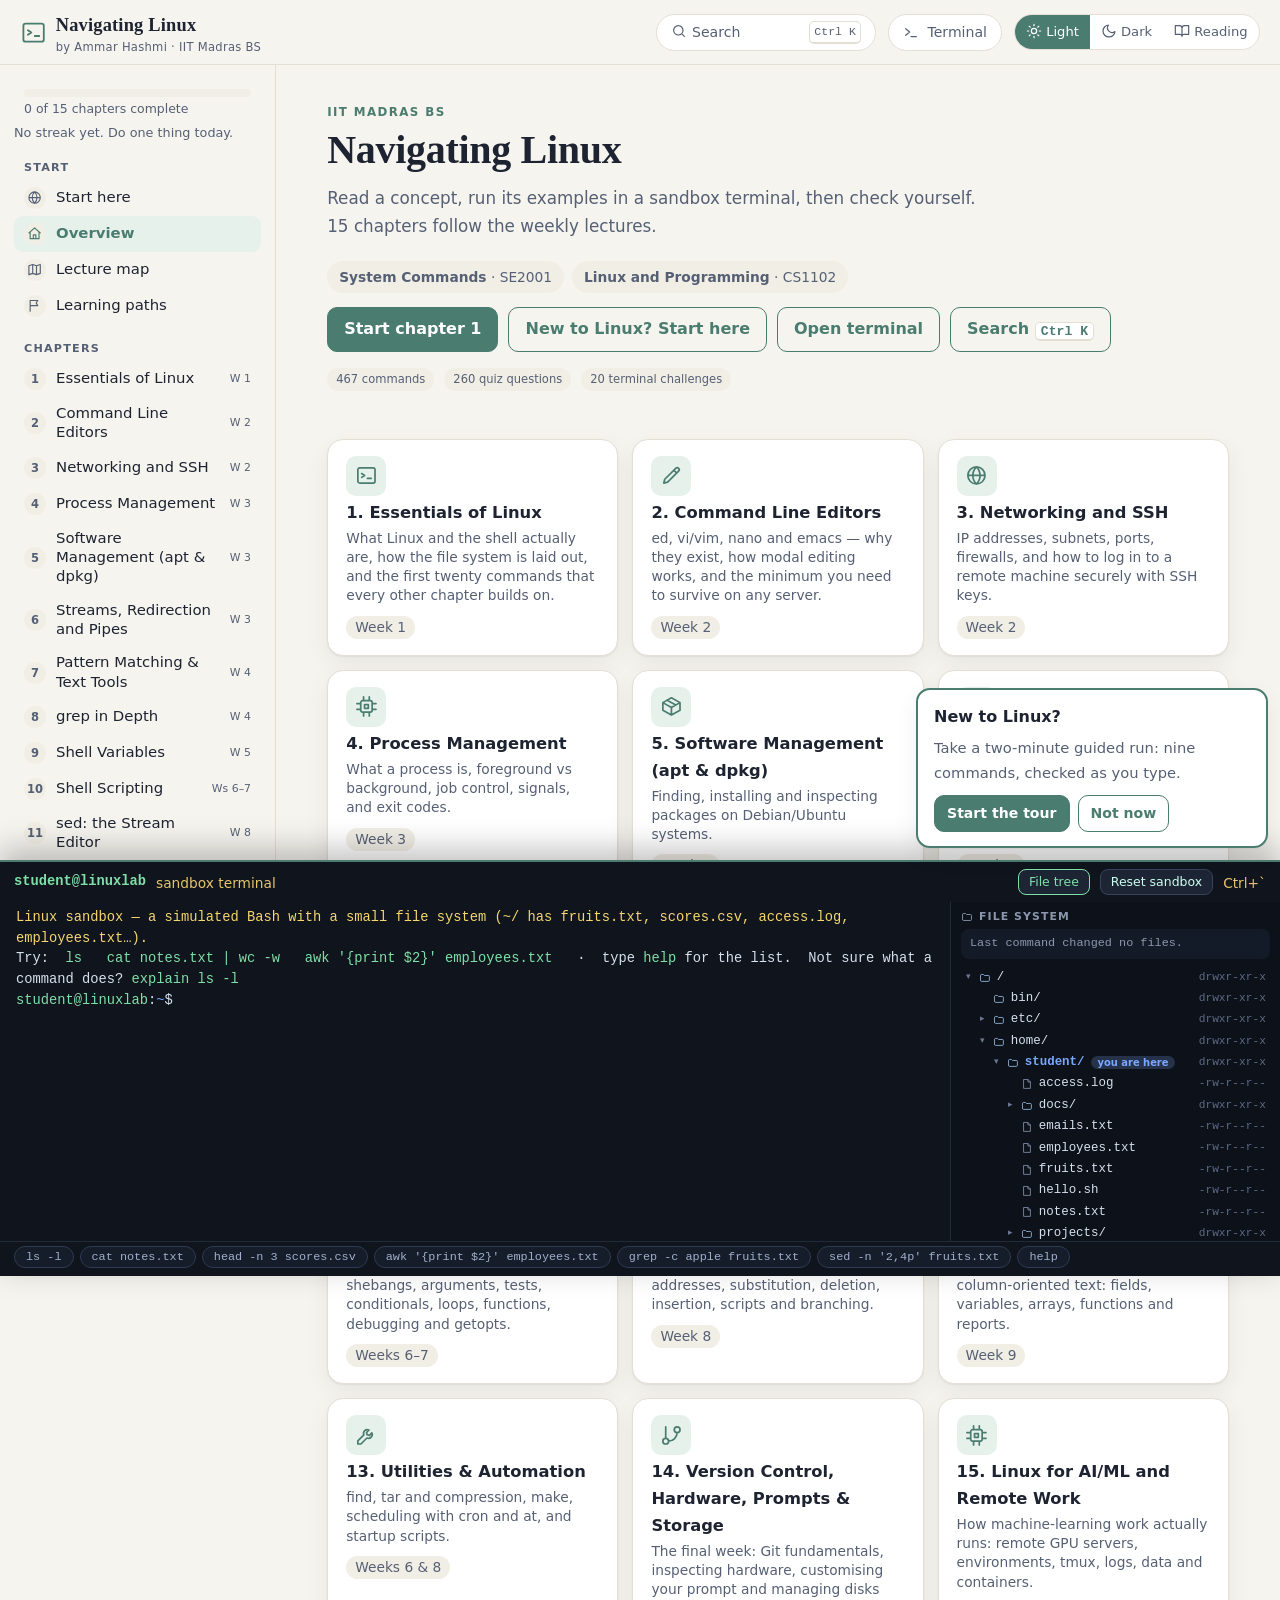
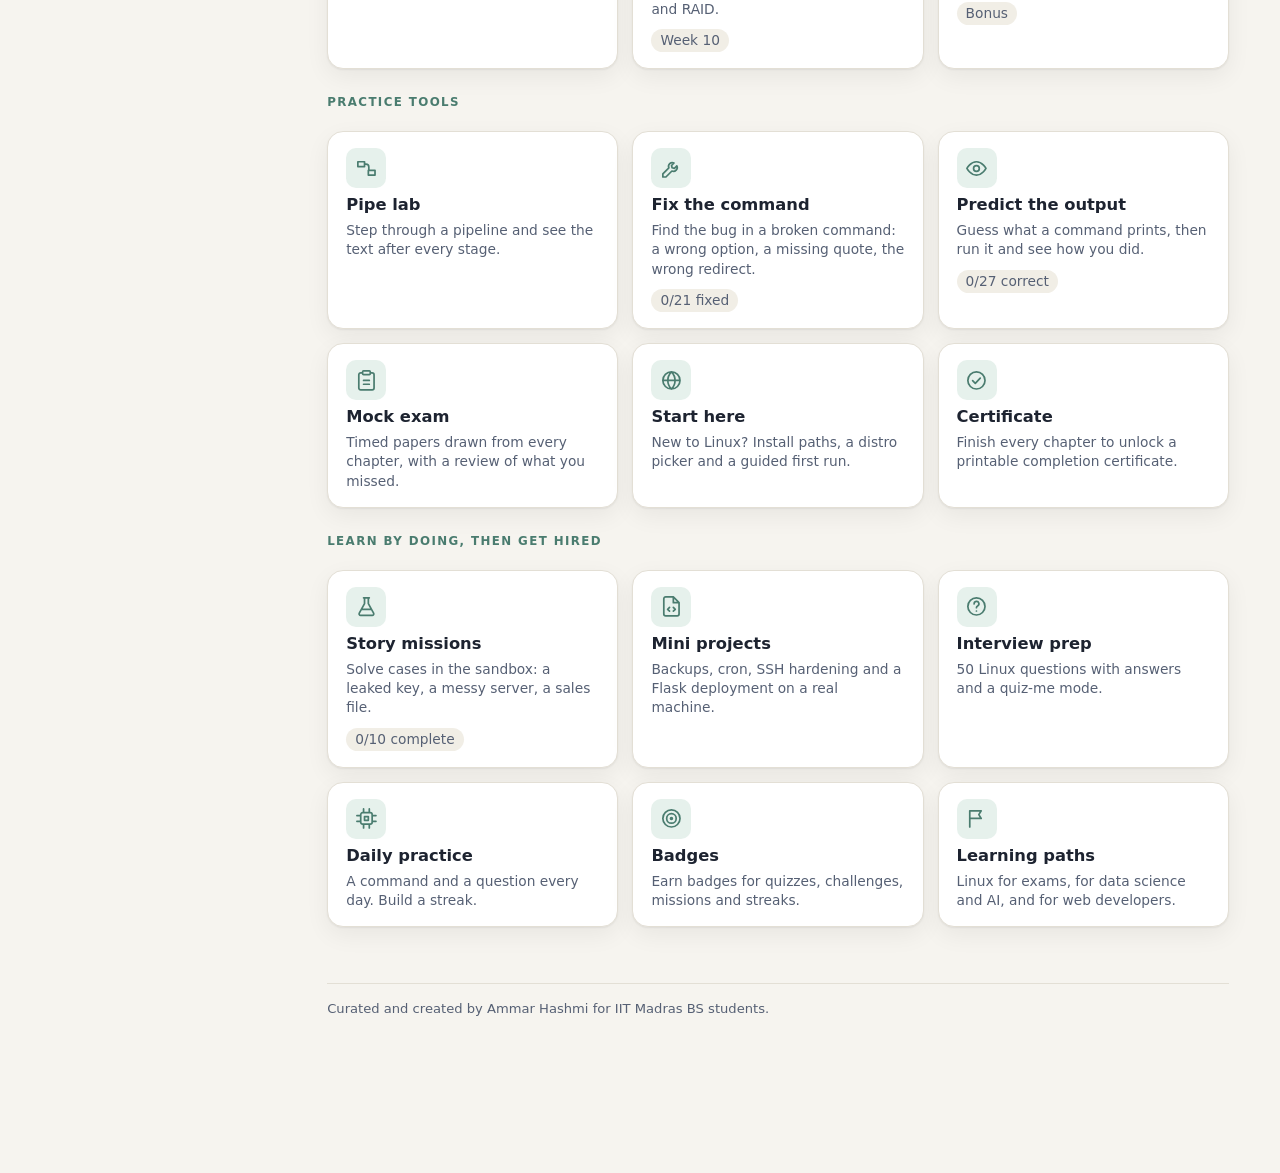
==== commit 38248439: "Add story missions, projects, interview prep, streaks, badges, paths, AI/ML chapter, languages, list" ====
--- a/index.html
+++ b/index.html
@@ -1,6 +1,6 @@
 <!doctype html>
 <html lang="en"><head><meta charset="utf-8"><meta name="viewport" content="width=device-width,initial-scale=1">
-<title>System Commands (SE2001) &amp; Linux and Programming (CS1102)</title><link rel="icon" type="image/svg+xml" href="data:image/svg+xml,%3Csvg%20xmlns=%22http://www.w3.org/2000/svg%22%20viewBox=%220%200%2064%2064%22%3E%3Crect%20width=%2264%22%20height=%2264%22%20rx=%2214%22%20fill=%22%232f5d50%22/%3E%3Crect%20x=%227%22%20y=%2212%22%20width=%2250%22%20height=%2240%22%20rx=%227%22%20fill=%22%2312151c%22/%3E%3Ccircle%20cx=%2214%22%20cy=%2219%22%20r=%222%22%20fill=%22%23f87171%22/%3E%3Ccircle%20cx=%2221%22%20cy=%2219%22%20r=%222%22%20fill=%22%23fbbf24%22/%3E%3Ccircle%20cx=%2228%22%20cy=%2219%22%20r=%222%22%20fill=%22%238fcfb5%22/%3E%3Cpath%20d=%22M15%2031l9%207-9%207%22%20fill=%22none%22%20stroke=%22%238fcfb5%22%20stroke-width=%224.5%22%20stroke-linecap=%22round%22%20stroke-linejoin=%22round%22/%3E%3Cpath%20d=%22M30%2046h18%22%20stroke=%22%23e8ebf2%22%20stroke-width=%224.5%22%20stroke-linecap=%22round%22/%3E%3C/svg%3E"><link rel="apple-touch-icon" href="data:image/svg+xml,%3Csvg%20xmlns=%22http://www.w3.org/2000/svg%22%20viewBox=%220%200%2064%2064%22%3E%3Crect%20width=%2264%22%20height=%2264%22%20rx=%2214%22%20fill=%22%232f5d50%22/%3E%3Crect%20x=%227%22%20y=%2212%22%20width=%2250%22%20height=%2240%22%20rx=%227%22%20fill=%22%2312151c%22/%3E%3Ccircle%20cx=%2214%22%20cy=%2219%22%20r=%222%22%20fill=%22%23f87171%22/%3E%3Ccircle%20cx=%2221%22%20cy=%2219%22%20r=%222%22%20fill=%22%23fbbf24%22/%3E%3Ccircle%20cx=%2228%22%20cy=%2219%22%20r=%222%22%20fill=%22%238fcfb5%22/%3E%3Cpath%20d=%22M15%2031l9%207-9%207%22%20fill=%22none%22%20stroke=%22%238fcfb5%22%20stroke-width=%224.5%22%20stroke-linecap=%22round%22%20stroke-linejoin=%22round%22/%3E%3Cpath%20d=%22M30%2046h18%22%20stroke=%22%23e8ebf2%22%20stroke-width=%224.5%22%20stroke-linecap=%22round%22/%3E%3C/svg%3E">
+<title>System Commands (SE2001) &amp; Linux and Programming (CS1102)</title><link rel="icon" type="image/svg+xml" href="data:image/svg+xml,%3Csvg%20xmlns=%22http://www.w3.org/2000/svg%22%20viewBox=%220%200%2064%2064%22%3E%3Crect%20width=%2264%22%20height=%2264%22%20rx=%2214%22%20fill=%22%232f5d50%22/%3E%3Crect%20x=%227%22%20y=%2212%22%20width=%2250%22%20height=%2240%22%20rx=%227%22%20fill=%22%2312151c%22/%3E%3Ccircle%20cx=%2214%22%20cy=%2219%22%20r=%222%22%20fill=%22%23f87171%22/%3E%3Ccircle%20cx=%2221%22%20cy=%2219%22%20r=%222%22%20fill=%22%23fbbf24%22/%3E%3Ccircle%20cx=%2228%22%20cy=%2219%22%20r=%222%22%20fill=%22%238fcfb5%22/%3E%3Cpath%20d=%22M15%2031l9%207-9%207%22%20fill=%22none%22%20stroke=%22%238fcfb5%22%20stroke-width=%224.5%22%20stroke-linecap=%22round%22%20stroke-linejoin=%22round%22/%3E%3Cpath%20d=%22M30%2046h18%22%20stroke=%22%23e8ebf2%22%20stroke-width=%224.5%22%20stroke-linecap=%22round%22/%3E%3C/svg%3E"><link rel="apple-touch-icon" href="data:image/svg+xml,%3Csvg%20xmlns=%22http://www.w3.org/2000/svg%22%20viewBox=%220%200%2064%2064%22%3E%3Crect%20width=%2264%22%20height=%2264%22%20rx=%2214%22%20fill=%22%232f5d50%22/%3E%3Crect%20x=%227%22%20y=%2212%22%20width=%2250%22%20height=%2240%22%20rx=%227%22%20fill=%22%2312151c%22/%3E%3Ccircle%20cx=%2214%22%20cy=%2219%22%20r=%222%22%20fill=%22%23f87171%22/%3E%3Ccircle%20cx=%2221%22%20cy=%2219%22%20r=%222%22%20fill=%22%23fbbf24%22/%3E%3Ccircle%20cx=%2228%22%20cy=%2219%22%20r=%222%22%20fill=%22%238fcfb5%22/%3E%3Cpath%20d=%22M15%2031l9%207-9%207%22%20fill=%22none%22%20stroke=%22%238fcfb5%22%20stroke-width=%224.5%22%20stroke-linecap=%22round%22%20stroke-linejoin=%22round%22/%3E%3Cpath%20d=%22M30%2046h18%22%20stroke=%22%23e8ebf2%22%20stroke-width=%224.5%22%20stroke-linecap=%22round%22/%3E%3C/svg%3E"><link rel="manifest" href="manifest.webmanifest"><meta name="theme-color" content="#2f5d50">
 <style>:root{
   --bg:#f6f4ef;--panel:#ffffff;--ink:#1d2330;--ink2:#566074;--line:#e3dfd5;--accent:#4a7c6f;--accent2:#3b6ea5;--accent-soft:#e6f1ec;
   --code-bg:#f1eee6;--term-bg:#10141c;--term-ink:#d7e0ee;--term-prompt:#7ee0a8;--term-dir:#7aa7ff;--term-err:#ff8b8b;
@@ -426,6 +426,59 @@
 
 .xrun .qtop{flex-wrap:wrap;gap:4px 12px}
 @media(max-width:600px){.tour{padding:10px 12px}.tour p{display:none}.tour .tcmd{margin-top:6px}.tour .row{margin-top:8px}}
+/* Start here: numbered steps with a checkbox that no longer sits on top of the list number */
+.steps{list-style:none;padding-left:0;counter-reset:st}
+.steps li{counter-increment:st}
+.steps label{align-items:flex-start;gap:12px;padding:6px 4px;border-radius:8px}
+.steps label:hover{background:var(--accent-soft)}
+.steps label::before{content:counter(st);order:-1;flex:none;width:1.7em;height:1.7em;border-radius:50%;background:var(--accent-soft);color:var(--accent);font-weight:700;font-size:.85rem;display:grid;place-items:center}
+.steps input{order:0;flex:none;width:1.15em;height:1.15em;margin-top:.3em}
+.steps input:checked+span{color:var(--ink2);text-decoration:line-through;text-decoration-color:var(--line)}
+
+/* ================= missions, projects, interview, daily, badges, paths, languages, listen ================= */
+.streakline{font-size:.8rem;color:var(--ink2);margin:2px 0 10px}.streakline b{color:var(--accent)}
+.instwrap{padding:14px 4px 0}.instwrap .btn{width:100%}
+.mpanel{max-height:46vh;overflow:auto}.mpanel p{display:block!important}.mpanel .eyebrow{margin:0 0 2px;font-size:.7rem}
+.mbrief{margin:.4em 0!important}.mtask{margin:.4em 0!important;color:var(--ink)!important}
+.mhint{background:var(--accent-soft);border-radius:8px;padding:6px 10px;margin:6px 0;font-size:.88rem}.mhint[hidden]{display:none}
+.mlist{display:grid;gap:10px;margin:8px 0 6px}
+.mcard{display:grid;grid-template-columns:2rem 1fr auto;gap:12px;align-items:center;background:var(--panel);border:1px solid var(--line);border-radius:12px;padding:12px 14px}
+.mcard.done{border-color:var(--accent)}.mcard b{display:block}.mcard span:not(.mnum){color:var(--ink2);font-size:.9rem;display:block}
+.mnum{width:2rem;height:2rem;border-radius:50%;background:var(--accent-soft);color:var(--accent);font-weight:700;display:grid;place-items:center}
+.mcard.done .mnum{background:var(--accent);color:#fff}
+@media(max-width:600px){.mcard{grid-template-columns:2rem 1fr}.mcard .btn{grid-column:1/-1}}
+.pstep{background:var(--panel);border:1px solid var(--line);border-radius:12px;padding:12px 16px;margin:12px 0}
+.pshead{display:flex;gap:10px;align-items:center;cursor:pointer}.pshead input{accent-color:var(--accent);width:1.1em;height:1.1em}
+.psn{width:1.7em;height:1.7em;border-radius:50%;background:var(--accent-soft);color:var(--accent);font-weight:700;font-size:.85rem;display:grid;place-items:center;flex:none}
+.pstep p{margin:.5em 0;color:var(--ink2);font-size:.92rem}
+.codebox{position:relative}.codebox pre{background:var(--term-bg);color:var(--term-ink);border-radius:10px;padding:12px 14px;margin:0;overflow-x:auto;font:.84rem/1.55 var(--mono);white-space:pre}
+.copy{position:absolute;top:6px;right:6px;background:#1d2535;border:1px solid #38425a;color:#cfe;border-radius:8px;padding:2px 10px;font-size:.75rem;cursor:pointer}
+.chk{list-style:none;padding:0}.chk li{margin:6px 0}.chk label{display:flex;gap:10px;align-items:flex-start;cursor:pointer}.chk input{accent-color:var(--accent);margin-top:.35em}
+.ivsearch{width:100%;margin:6px 0 12px;padding:10px 14px;border:1px solid var(--line);border-radius:10px;background:var(--panel);color:var(--ink);font:inherit}
+.ivlist{display:grid;gap:8px}.ivq{background:var(--panel);border:1px solid var(--line);border-radius:12px;padding:0 14px}.ivq.known{border-color:var(--accent)}
+.ivq summary{cursor:pointer;padding:12px 0;display:flex;gap:10px;justify-content:space-between;align-items:baseline;font-weight:600;list-style-position:inside}
+.ivq summary em{font-style:normal;font-weight:500;font-size:.75rem;color:var(--accent);background:var(--accent-soft);border-radius:99px;padding:2px 10px;flex:none}
+.iva{padding:2px 0 12px;color:var(--ink)}.iva p{margin:.2em 0 .8em}.ivk{font-size:.88rem;color:var(--ink2);display:flex;gap:8px;align-items:center}
+.ivcard{margin-top:6px}
+.stats{display:grid;grid-template-columns:repeat(auto-fit,minmax(7rem,1fr));gap:10px;margin:12px 0}
+.stats>div{background:var(--panel);border:1px solid var(--line);border-radius:12px;padding:12px;text-align:center}.stats b{display:block;font-size:1.8rem;color:var(--accent)}.stats span{font-size:.8rem;color:var(--ink2)}
+.dcard{background:var(--panel);border:1px solid var(--line);border-radius:14px;padding:16px 18px}
+.dcmd{display:block;background:var(--term-bg);color:var(--term-ink);padding:10px 14px;border-radius:10px;font:1rem var(--mono);overflow-x:auto;white-space:pre}
+.bgrid{display:grid;grid-template-columns:repeat(auto-fill,minmax(13rem,1fr));gap:12px;margin-top:14px}
+.bdg{background:var(--panel);border:1px solid var(--line);border-radius:14px;padding:14px;text-align:center;opacity:.55;filter:grayscale(1)}
+.bdg.on{opacity:1;filter:none;border-color:var(--accent)}.bic{width:3rem;height:3rem;margin:0 auto 6px;border-radius:50%;background:var(--accent-soft);color:var(--accent);display:grid;place-items:center}.bic .svgi{width:1.5rem;height:1.5rem}
+.bdg b{display:block}.bdg span{display:block;font-size:.85rem;color:var(--ink2);margin:2px 0 6px}.bdg em{font-style:normal;font-size:.75rem;font-weight:700;color:var(--accent)}
+.pathcard{background:var(--panel);border:1px solid var(--line);border-radius:14px;padding:14px 18px;margin:14px 0}.pathcard .row{align-items:center;gap:14px}.pathcard .row>div:nth-child(2){flex:1}.ptitle{display:block;font-size:1.1rem}
+.pathsteps{margin:10px 0 0;padding-left:1.4em}.pathsteps li{margin:5px 0}.pathsteps li.done a{color:var(--ink2)}.ptick{color:var(--accent);font-weight:700}
+.langbar{margin:10px 0}.langbar label{font-size:.88rem;color:var(--ink2);display:flex;gap:8px;align-items:center}.langbar select{padding:5px 8px;border-radius:8px;border:1px solid var(--line);background:var(--panel);color:var(--ink);font:inherit}
+.lbox{background:var(--accent-soft);border-left:4px solid var(--accent);border-radius:8px;padding:10px 14px;margin-top:10px}.lbox p{margin:.3em 0;font-size:1.02rem;line-height:1.7}.lbox small{color:var(--ink2)}
+.speaking{background:rgba(217,162,27,.18);border-radius:4px;box-shadow:0 0 0 4px rgba(217,162,27,.18)}
+.listenbar{position:fixed;left:50%;transform:translateX(-50%);bottom:calc(var(--db) + 12px);z-index:46;background:var(--panel);color:var(--ink);border:2px solid var(--accent);border-radius:999px;padding:6px 14px;display:flex;gap:10px;align-items:center;box-shadow:var(--shadow);font-size:.88rem;max-width:calc(100vw - 20px)}
+.listenbar[hidden]{display:none}.listenbar .btn{padding:4px 12px;font-size:.85rem}.listenbar select{padding:2px 6px;border-radius:6px;border:1px solid var(--line);background:var(--bg);color:var(--ink)}.lt{display:flex;gap:6px;align-items:center;color:var(--accent);font-weight:600}
+body.dockopen .listenbar{bottom:calc(min(48vh,26rem) + 12px)}
+@media(max-width:600px){.listenbar{flex-wrap:wrap;border-radius:16px;justify-content:center}}
+@media print{.listenbar,.mpanel{display:none!important}}
+@media(max-width:600px){.mpanel{max-height:30vh}.mpanel .eyebrow,.mpanel .mbrief{display:none!important}}
 </style></head><body>
 <header class="topbar"><button class="iconbtn" id="menuBtn" aria-label="Menu"><i class="svgi" data-i="menu"></i></button>
 <a class="brand" href="#/home" style="color:inherit"><i class="svgi" data-i="terminal-square"></i><span>Navigating Linux<small>by Ammar Hashmi · IIT Madras BS</small></span></a><span class="spacer"></span>
@@ -448,6 +501,7 @@
     book: 'M2 4h6a4 4 0 0 1 4 4v12a3 3 0 0 0-3-3H2zM22 4h-6a4 4 0 0 0-4 4v12a3 3 0 0 1 3-3h7z',
     home: 'M3 11l9-8 9 8M5 9.5V20h14V9.5M10 20v-6h4v6',
     map: 'M9 4L3 6v14l6-2 6 2 6-2V4l-6 2zM9 4v14M15 6v14',
+    flag: 'M5 21V4M5 4h12l-2.5 4L17 12H5',
     flask: 'M9 3h6M10 3v6l-5.5 10a1.6 1.6 0 0 0 1.4 2.4h12.2a1.6 1.6 0 0 0 1.4-2.4L14 9V3M7.5 15h9',
     target: 'M12 3a9 9 0 1 0 0 18 9 9 0 0 0 0-18zM12 7a5 5 0 1 0 0 10 5 5 0 0 0 0-10zM12 11a1 1 0 1 0 0 2 1 1 0 0 0 0-2z',
     help: 'M12 3a9 9 0 1 0 0 18 9 9 0 0 0 0-18zM9.6 9.3a2.5 2.5 0 1 1 3.6 2.2c-.8.4-1.2.9-1.2 1.8M12 16.8h.01',
@@ -2309,6 +2363,106 @@
 
   const API = { INSTALL, DISTROS, PICKER, pickDistro, CMD, FLAG, OPS, tokenize, explain, lev, suggest, hint, TOUR, tourMatch, EXAMS, rng, buildExam, gradeExam, gradeLabel, fmtTime, hash, certReady, certRef, cardText, shareText };
   root.GROW = API; if (typeof module !== 'undefined' && module.exports) module.exports = API;
+})(typeof window !== 'undefined' ? window : globalThis);
+</script><script>/* Second batch of DOM-free logic: story missions, streaks, daily picks, badges, role paths, pipeline share links.
+   Extends window.GROW (growth.js must load first). */
+(function (root) {
+  'use strict';
+  const G = root.GROW || (typeof require !== 'undefined' ? require('./growth.js') : null);
+  const norm = s => String(s || '').replace(/\s+/g, ' ').trim();
+
+  /* ---------- Story missions ---------- */
+  function prepareMission(sh, m) {
+    const home = sh.env.HOME || '/home/student';
+    Object.keys(m.files || {}).forEach(rel => {
+      const path = home + '/' + rel, i = path.lastIndexOf('/');
+      sh.run('mkdir -p ' + path.slice(0, i));
+      sh.run('touch ' + path);
+      const n = sh.get(path); n.s = m.files[rel]; if ('sz' in n) n.sz = n.s.length;
+    });
+    sh.cwd = m.cwd ? home + '/' + m.cwd : home;
+    return sh;
+  }
+  function missionExpected(makeShell, m) {
+    const sh = prepareMission(makeShell(), m), r = sh.run(m.sol);
+    return m.mode === 'out' ? norm(r.out) : m.expect;
+  }
+  // r = result of the student's command; probe = a copy of the live sandbox (for state missions)
+  function missionPass(m, expected, r, probe) {
+    if (r.err && m.mode === 'out') return false;
+    if (m.mode === 'out') return norm(r.out) === expected && expected !== '';
+    const v = probe.run(m.verify);
+    return !v.err && (v.out || '').replace(/\n+$/, '') === m.expect;
+  }
+  const allMissions = list => list.flatMap(s => s.missions.map(m => ({ ...m, story: s.id })));
+
+  /* ---------- Streaks ---------- */
+  const dayNum = iso => { const [y, m, d] = iso.split('-').map(Number); return Math.round(Date.UTC(y, m - 1, d) / 86400000); };
+  function streakNext(st, iso) {
+    st = st || { last: null, count: 0, best: 0, days: 0 };
+    if (st.last === iso) return st;
+    const gap = st.last ? dayNum(iso) - dayNum(st.last) : null;
+    const count = gap === 1 ? st.count + 1 : 1;
+    return { last: iso, count, best: Math.max(st.best || 0, count), days: (st.days || 0) + 1 };
+  }
+  function streakNow(st, iso) { if (!st || !st.last) return 0; const gap = dayNum(iso) - dayNum(st.last); return gap <= 1 ? st.count : 0; }
+
+  /* ---------- Daily picks (same for everyone on the same date) ---------- */
+  function dailyIndex(iso, n, salt) { return parseInt(G.hash(iso + '|' + (salt || '')), 16) % n; }
+  function dailyCommand(chapters, iso) {
+    const pool = [];
+    chapters.forEach(c => c.sections.forEach(s => (s.cmds || []).forEach(k => { if (/^[a-z]/.test(k[0]) && k[0].length <= 40 && k[1]) pool.push({ cmd: k[0], desc: k[1], ch: c.title, chId: c.id }); })));
+    return pool[dailyIndex(iso, pool.length, 'cmd')];
+  }
+  function dailyQuestion(chapters, iso) {
+    const pool = chapters.flatMap(c => c.quiz.map(q => ({ ...q, _c: c.title })));
+    return pool[dailyIndex(iso, pool.length, 'q')];
+  }
+
+  /* ---------- Badges ---------- */
+  const BADGES = [
+    { id: 'first-steps', t: 'First steps', d: 'Finish the guided first run.', icon: 'play', test: s => s.tour },
+    { id: 'quiz-1', t: 'Quiz taker', d: 'Finish a chapter quiz.', icon: 'help', test: s => s.quizzes >= 1 },
+    { id: 'quiz-perfect', t: 'Flawless', d: 'Score 100% on a chapter quiz.', icon: 'check', test: s => s.perfectQuiz },
+    { id: 'chap-5', t: 'Getting serious', d: 'Complete 5 chapters.', icon: 'book', test: s => s.chaptersDone >= 5 },
+    { id: 'chap-all', t: 'Cover to cover', d: 'Complete every chapter.', icon: 'book', test: s => s.chaptersDone >= s.chapters && s.chapters > 0 },
+    { id: 'chal-10', t: 'Terminal hand', d: 'Solve 10 terminal challenges.', icon: 'target', test: s => s.chal >= 10 },
+    { id: 'chal-all', t: 'Challenge master', d: 'Solve every terminal challenge.', icon: 'target', test: s => s.chal >= s.challenges && s.challenges > 0 },
+    { id: 'fix-5', t: 'Bug hunter', d: 'Fix 5 broken commands.', icon: 'wrench', test: s => s.fix >= 5 },
+    { id: 'pred-5', t: 'Mind reader', d: 'Predict 5 outputs correctly.', icon: 'eye', test: s => s.pred >= 5 },
+    { id: 'mission-1', t: 'Case opened', d: 'Complete your first story mission.', icon: 'flask', test: s => s.missions >= 1 },
+    { id: 'mission-all', t: 'Case closed', d: 'Complete every story mission.', icon: 'flask', test: s => s.missions >= s.totalMissions && s.totalMissions > 0 },
+    { id: 'streak-3', t: 'Three in a row', d: 'Keep a 3-day streak.', icon: 'cpu', test: s => s.bestStreak >= 3 },
+    { id: 'streak-7', t: 'One week strong', d: 'Keep a 7-day streak.', icon: 'cpu', test: s => s.bestStreak >= 7 },
+    { id: 'streak-30', t: 'Habit formed', d: 'Keep a 30-day streak.', icon: 'cpu', test: s => s.bestStreak >= 30 },
+    { id: 'exam-80', t: 'Exam ready', d: 'Score 80% or more on a mock exam.', icon: 'clipboard', test: s => s.examBest >= 80 },
+    { id: 'project-1', t: 'Builder', d: 'Finish a real-world mini project.', icon: 'code', test: s => s.projects >= 1 }
+  ];
+  const earned = stats => BADGES.filter(b => b.test(stats));
+
+  /* ---------- Role paths ("Linux for X") ---------- */
+  const PATHS = [
+    { id: 'exam', title: 'Exam-only student', for: 'You need to pass SE2001 / CS1102 and want the shortest sensible route.', icon: 'clipboard',
+      steps: [
+        { t: 'Learn the shell basics', go: 'ch/essentials', ch: 'essentials' }, { t: 'Redirection and pipes', go: 'ch/streams', ch: 'streams' }, { t: 'Patterns, grep, sed and awk', go: 'ch/pattern', ch: 'pattern' },
+        { t: 'Shell variables and scripting', go: 'ch/scripting', ch: 'scripting' }, { t: 'Drill with the Predict and Fix pages', go: 'predict' }, { t: 'Take a mock exam', go: 'exam' } ] },
+    { id: 'ds', title: 'Data science and AI', for: 'You live in notebooks today and want to be comfortable on servers and GPUs.', icon: 'cpu',
+      steps: [
+        { t: 'Shell basics', go: 'ch/essentials', ch: 'essentials' }, { t: 'Pipes for quick data work', go: 'ch/streams', ch: 'streams' }, { t: 'awk for CSV and logs', go: 'ch/awk', ch: 'awk' },
+        { t: 'SSH into remote machines', go: 'ch/network', ch: 'network' }, { t: 'Processes and background jobs', go: 'ch/process', ch: 'process' }, { t: 'Linux for AI/ML', go: 'ch/aiml', ch: 'aiml' }, { t: 'Data Detective missions', go: 'missions' } ] },
+    { id: 'web', title: 'Web and backend developer', for: 'You ship apps and need to run, debug and deploy them on Linux.', icon: 'code',
+      steps: [
+        { t: 'Shell basics', go: 'ch/essentials', ch: 'essentials' }, { t: 'Processes, jobs and signals', go: 'ch/process', ch: 'process' }, { t: 'Networking and SSH', go: 'ch/network', ch: 'network' },
+        { t: 'Shell scripting', go: 'ch/scripting', ch: 'scripting' }, { t: 'Utilities: find, tar, cron', go: 'ch/utils', ch: 'utils' }, { t: 'Deploy a Flask app (mini project)', go: 'projects/flask' }, { t: 'Interview questions', go: 'interview' } ] }
+  ];
+  const pathProgress = (path, prog) => { const withCh = path.steps.filter(s => s.ch), done = withCh.filter(s => prog.done[s.ch]).length; return { done, total: withCh.length }; };
+
+  /* ---------- Share-a-pipeline links ---------- */
+  function enc(s) { return encodeURIComponent(s).replace(/%/g, '~'); }
+  function dec(s) { try { return decodeURIComponent(String(s || '').replace(/~/g, '%')); } catch (e) { return ''; } }
+
+  Object.assign(G, { norm, prepareMission, missionExpected, missionPass, allMissions, dayNum, streakNext, streakNow, dailyIndex, dailyCommand, dailyQuestion, BADGES, earned, PATHS, pathProgress, enc, dec });
+  if (typeof module !== 'undefined' && module.exports) module.exports = G;
 })(typeof window !== 'undefined' ? window : globalThis);
 </script>
 <script>window.CH = window.CH || [];
@@ -2992,6 +3146,109 @@
   { id: 19, ch: 'scripting', t: 'Print the squares of 1 to 5, one per line, using a for loop.', sol: 'for i in {1..5}; do echo $((i*i)); done', hint: '$((i*i))' },
   { id: 20, ch: 'streams', t: 'Find the client IP (column 1 of access.log) that made the most requests; print only the IP.', sol: "awk '{print $1}' access.log | sort | uniq -c | sort -rn | head -n 1 | awk '{print $2}'", hint: 'Count, rank, take first, extract column 2.' },
 ];
+</script><script>/* Bonus chapter: Linux for AI/ML and remote work */
+window.CH.push({
+  id: 'aiml', n: 15, weeks: 'Bonus', title: 'Linux for AI/ML and Remote Work', icon: 'cpu',
+  intro: 'How machine-learning work actually runs: remote GPU servers, environments, tmux, logs, data and containers.',
+  sections: [
+    { id: 'why', h: 'Why ML work happens on Linux',
+      html: `<p>Notebooks are fine for exploring, but training runs on <b>servers</b>: a university cluster, a cloud VM, or a GPU box in a lab. Nearly all of them run Linux, and you reach them through a terminal. The skills from earlier chapters are exactly what you use there.</p>
+      <pre class="diagram">laptop  --ssh-->  GPU server  (tmux session)
+                    |-- data/      your datasets
+                    |-- src/       training code
+                    |-- logs/      train.log  (tail -f to watch)
+                    '-- models/    saved checkpoints</pre>
+      <ul><li><b>Remote:</b> you log in with <code>ssh</code>, so everything is text commands.</li><li><b>Long jobs:</b> training can take hours, so it must survive your laptop closing (tmux or nohup).</li><li><b>Shared resources:</b> disk, RAM and GPU memory are limited, so you check them with <code>df</code>, <code>free</code> and <code>nvidia-smi</code>.</li><li><b>Reproducible:</b> environments and containers pin versions so the code runs the same elsewhere.</li></ul>`,
+      ex: [{ c: 'uname -m; df -h | head -n 2', n: 'Machine type and disk' }, { c: 'free -h', n: 'Memory overview' }],
+      cmds: [['uname -m', 'CPU architecture (x86_64 or aarch64)'], ['nproc', 'Number of CPU cores available'], ['free -h', 'RAM and swap in human-readable units'], ['df -h', 'Free space on each disk']] },
+    { id: 'env', h: 'A tidy project and a Python environment',
+      html: `<p>Start every project the same way, so you always know where things are. Brace expansion creates the whole layout in one command.</p>
+      <pre class="diagram">proj/
+  data/      raw and processed data (never commit large files)
+  src/       training and evaluation code
+  models/    checkpoints
+  logs/      one log file per run</pre>
+      <p>Each project gets its own <b>virtual environment</b>, so library versions do not clash between projects:</p>
+      <pre class="diagram">python3 -m venv .venv           create the environment in .venv
+source .venv/bin/activate       turn it on (prompt shows (.venv))
+pip install -r requirements.txt install the pinned versions
+pip freeze > requirements.txt   record what you use now
+deactivate                      turn it off</pre>
+      <p>The Python commands run on a real machine; the sandbox here does not simulate Python. The folder commands do work here.</p>`,
+      ex: [{ c: 'mkdir -p proj/{data,src,models,logs}; ls proj', n: 'Whole layout in one line' }, { c: 'mkdir -p proj/logs; echo run1 > proj/logs/run1.log; ls proj/logs', n: 'One log per run' }],
+      cmds: [['python3 -m venv .venv', 'Create a virtual environment'], ['source .venv/bin/activate', 'Activate the environment'], ['pip install -r requirements.txt', 'Install pinned packages'], ['pip freeze > requirements.txt', 'Save the current package versions'], ['which python', 'Check which Python you are using (should be inside .venv)']] },
+    { id: 'ssh', h: 'Working on a remote machine',
+      html: `<p>Log in with <code>ssh user@host</code>. Passwords work but <b>keys</b> are better: you make a key pair once and the server trusts your public key.</p>
+      <pre class="diagram">ssh-keygen -t ed25519              make a key pair (~/.ssh/id_ed25519{,.pub})
+ssh-copy-id user@server            install your public key on the server
+ssh user@server                    log in without a password
+
+scp model.pt user@server:~/proj/   copy one file
+rsync -avz data/ user@server:~/proj/data/   copy a folder, resumable</pre>
+      <p><b>Jupyter on a server:</b> forward a port so the notebook opens in your own browser: <code>ssh -L 8888:localhost:8888 user@server</code>, start Jupyter on the server, then browse to <code>http://localhost:8888</code> on your laptop.</p>
+      <p>Save typing with <code>~/.ssh/config</code>:</p>
+      <pre class="diagram">Host gpu
+    HostName 10.20.30.40
+    User asha
+    IdentityFile ~/.ssh/id_ed25519
+# now just:  ssh gpu</pre>
+      <p>Tip: a trailing slash matters to rsync. <code>data/</code> copies the contents; <code>data</code> copies the folder itself.</p>`,
+      cmds: [['ssh-keygen -t ed25519', 'Create a modern key pair'], ['ssh-copy-id user@server', 'Install your public key on the server'], ['ssh -L 8888:localhost:8888 user@server', 'Forward the server\'s port 8888 to your laptop'], ['scp -r data/ user@server:~/proj/', 'Copy a folder to the server'], ['rsync -avz --progress data/ user@server:~/proj/data/', 'Sync a folder, skipping files already there']] },
+    { id: 'tmux', h: 'Keep long jobs alive: tmux and nohup',
+      html: `<p>If you start training in a plain SSH session and the connection drops, the job dies. Two fixes:</p>
+      <pre class="diagram">tmux new -s train        start a named session, run your job inside it
+Ctrl+b then d            detach (the job keeps running)
+tmux ls                  list sessions
+tmux attach -t train     come back to it later, from any login
+
+nohup python src/train.py > logs/run1.log 2>&1 &
+                         run in the background, immune to logout,
+                         with output (and errors) saved to a file</pre>
+      <p>Then watch progress without attaching: <code>tail -f logs/run1.log</code> (press Ctrl+C to stop watching; the job keeps going). This is just redirection and background jobs from the Streams and Process chapters.</p>`,
+      ex: [{ c: 'echo "epoch 1 loss 0.90" > train.log; echo "epoch 2 loss 0.55" >> train.log; tail -n 1 train.log', n: 'The latest line of a log' }, { c: 'grep -c epoch scores.csv; wc -l < access.log', n: 'Counting lines is a daily habit' }],
+      cmds: [['tmux new -s train', 'Start a named tmux session'], ['tmux attach -t train', 'Re-attach to a running session'], ['tmux ls', 'List tmux sessions'], ['nohup python src/train.py > logs/run1.log 2>&1 &', 'Background job that survives logout'], ['tail -f logs/run1.log', 'Follow a log as it grows'], ['jobs', 'List this shell\'s background jobs']] },
+    { id: 'gpu', h: 'Watching the GPU, memory and disk',
+      html: `<p>Out-of-memory errors are the most common ML failure, so learn to look before you launch.</p>
+      <pre class="diagram">nvidia-smi                      GPU model, utilisation, memory used / total, processes
+watch -n 1 nvidia-smi           refresh every second (Ctrl+C to quit)
+CUDA_VISIBLE_DEVICES=1 python src/train.py    use only GPU number 1
+free -h                         system RAM
+df -h                           disk space (checkpoints are big!)
+du -sh models/*                 size of each checkpoint
+htop                            live CPU and RAM per process</pre>
+      <p>In <code>nvidia-smi</code>, <b>Memory-Usage</b> is VRAM in use (limits batch size) and <b>GPU-Util</b> shows whether the GPU is actually busy. Low utilisation usually means the data loading is the bottleneck.</p>`,
+      ex: [{ c: 'df -h', n: 'Disk space (always check before saving checkpoints)' }, { c: 'free -h', n: 'RAM' }],
+      cmds: [['nvidia-smi', 'GPU status and memory'], ['watch -n 1 nvidia-smi', 'Live GPU monitor'], ['CUDA_VISIBLE_DEVICES=0 python train.py', 'Pin a job to GPU 0'], ['du -sh models/*', 'Size of each model file'], ['htop', 'Interactive process viewer']] },
+    { id: 'logs', h: 'Reading logs and data with pipes',
+      html: `<p>Training logs are text, so the tools you know apply directly. Find the best epoch, count errors, or plot-ready columns:</p>
+      <pre class="diagram">grep -i error logs/run1.log | tail -n 5          last five errors
+sort -k4 -n logs/run1.log | head -n 1            epoch with the lowest loss (column 4)
+awk '{s+=$4} END {print s/NR}' logs/run1.log     average loss
+cut -d, -f1,3 data/train.csv | head              pick two columns of a CSV</pre>
+      <p>Before training, sanity-check data: <code>wc -l</code> (how many rows), <code>head -n 3</code> (does it look right), <code>sort | uniq -c</code> (class balance).</p>`,
+      ex: [{ c: "printf 'epoch 1 loss 0.90\\nepoch 2 loss 0.55\\nepoch 3 loss 0.61\\n' > train.log; sort -k4 -n train.log | head -n 1", n: 'Best epoch' }, { c: "printf 'epoch 1 loss 0.90\\nepoch 2 loss 0.55\\nepoch 3 loss 0.61\\n' > train.log; awk '{s+=$4} END {print s/NR}' train.log", n: 'Average loss' }, { c: 'tail -n +2 scores.csv | cut -d, -f2 | sort | uniq -c', n: 'Class balance of a column' }],
+      cmds: [['grep -i error logs/run1.log | tail -n 5', 'The last five error lines'], ['wc -l data/train.csv', 'How many rows?'], ['head -n 3 data/train.csv', 'Peek at the first rows'], ['cut -d, -f1,3 data/train.csv', 'Keep columns 1 and 3']] },
+    { id: 'docker', h: 'Containers in one page',
+      html: `<p>A <b>container</b> packages your code with its libraries, so it runs the same everywhere. ML teams use them for GPU stacks that are hard to install by hand.</p>
+      <pre class="diagram">docker ps                          running containers
+docker images                      downloaded images
+docker run --rm -it --gpus all \\
+   -v "$PWD":/workspace -w /workspace \\
+   pytorch/pytorch bash            interactive shell with GPUs and your folder inside</pre>
+      <ul><li><code>-v host:container</code> mounts a folder, so files you save survive after the container exits.</li><li><code>--rm</code> deletes the container when it stops; <code>-it</code> gives an interactive terminal.</li><li><code>--gpus all</code> needs the NVIDIA Container Toolkit on the host.</li></ul>`,
+      cmds: [['docker ps', 'List running containers'], ['docker images', 'List images on this machine'], ['docker run --rm -it ubuntu bash', 'Throw-away Ubuntu shell'], ['docker run --rm -it --gpus all pytorch/pytorch bash', 'GPU-enabled PyTorch shell']] }
+  ],
+  quiz: [
+    { q: 'Your training job dies whenever your laptop sleeps and the SSH connection drops. What is the standard fix?', o: ['Run it inside tmux (or with nohup)', 'Increase the batch size', 'Use cd before running it', 'Run it as root'], a: 0, e: 'tmux or nohup keeps the process running after the SSH session ends.' },
+    { q: 'Which key sequence detaches from a tmux session without stopping it?', o: ['Ctrl+c', 'Ctrl+b then d', 'Ctrl+d twice', 'Ctrl+z'], a: 1, e: 'Ctrl+b is the tmux prefix; d means detach. The job keeps running.' },
+    { q: 'What does ssh -L 8888:localhost:8888 user@server do?', o: ['Copies port 8888 files to the server', 'Forwards your laptop\'s port 8888 to port 8888 on the server', 'Blocks port 8888', 'Logs in as root'], a: 1, e: 'It tunnels your local port to the server, so Jupyter opens at http://localhost:8888 on your laptop.' },
+    { q: 'Why use a virtual environment for each project?', o: ['It makes Python faster', 'It keeps each project\'s library versions separate', 'It is required to run any script', 'It encrypts your code'], a: 1, e: 'Different projects need different package versions; venvs stop them clashing.' },
+    { q: 'In nvidia-smi, which value tells you how much GPU memory (VRAM) is in use?', o: ['GPU-Util', 'Memory-Usage', 'Pwr:Usage', 'Fan'], a: 1, e: 'Memory-Usage shows used / total VRAM. GPU-Util shows how busy the GPU cores are.' },
+    { q: 'What does this do?  nohup python train.py > run.log 2>&1 &', o: ['Runs in the foreground and prints to the screen', 'Runs in the background, immune to logout, with output and errors saved to run.log', 'Deletes run.log', 'Runs train.py twice'], a: 1, e: 'nohup ignores the hangup signal, > redirects stdout, 2>&1 sends errors to the same file, & backgrounds the job.' },
+    { q: 'rsync -avz data/ server:~/proj/data/ versus rsync -avz data server:~/proj/data/ . What is the difference?', o: ['None', 'With the trailing slash it copies the contents; without it, it copies the folder itself into the target', 'Only the first one works', 'The second one deletes files'], a: 1, e: 'A trailing slash on the source means "the contents of". Without it you get data/data on the server.' },
+    { q: 'Which command finds the epoch with the lowest loss when loss is in column 4 of train.log?', o: ['sort -k4 -n train.log | head -n 1', 'grep loss train.log', 'cut -f4 train.log', 'uniq -c train.log'], a: 0, e: 'Sort numerically by field 4 (smallest first) and take the first line.' }
+  ]
+});
 </script><script>/* Extra practice questions per chapter. Format: [question, correct, [3 wrong], explanation] */
 (function () {
   const X = {
@@ -3333,6 +3590,249 @@
     { id: 'awk-average', ch: 'awk', c: "awk '{s+=$4} END{print s/NR}' employees.txt", expect: '50333.3\n', why: 'The salaries add up to 302000 over 6 lines. awk prints numbers with six significant digits by default.' }
   ]
 };
+</script><script>/* Story missions. Each mission sets up its own files in the sandbox, then checks the student's work.
+   mode 'out'   : passes when a command prints exactly what `sol` prints (whitespace-insensitive).
+   mode 'state' : passes when `verify` (run on a copy of the sandbox) prints `expect`, i.e. the student changed the files correctly. */
+window.MISSIONS = [
+  { id: 'leak', icon: 'target', title: 'The Leaked Key', blurb: 'You are the on-call sysadmin. An API key has leaked and the logs hold the evidence.',
+    missions: [
+      { id: 'leak1', t: 'Which log leaked it?', cwd: 'ops',
+        files: {
+          'ops/app.log': 'INFO  service started\nINFO  request /health ok\nERROR LEAK detected: api key printed to stdout\nINFO  request /login ok\n',
+          'ops/db.log': 'INFO  connection pool ready\nWARN  slow query 1.2s\nINFO  checkpoint complete\n',
+          'ops/web.log': 'GET /index.html 200\nGET /about.html 200\nGET /missing 404\n',
+          'ops/notes.txt': 'Remember to rotate the keys every 90 days.\n' },
+        brief: 'Three log files sit in ~/ops. The word LEAK appears in exactly one of them.',
+        task: 'Print only the name of the .log file that contains the word LEAK.', mode: 'out', sol: 'grep -l LEAK *.log',
+        hint: 'grep can print file names instead of matching lines. Look for the "list files" flag, and search *.log.', learn: 'grep -l lists the files that match, which is the quickest way to find where something lives.' },
+      { id: 'leak2', t: 'How bad was the attack?', cwd: 'ops',
+        files: { 'ops/auth.log': [
+          'Nov 03 02:14:01 srv sshd[411]: Failed password for root from 203.0.113.7',
+          'Nov 03 02:14:03 srv sshd[411]: Failed password for root from 203.0.113.7',
+          'Nov 03 02:14:05 srv sshd[411]: Failed password for admin from 203.0.113.7',
+          'Nov 03 02:15:10 srv sshd[413]: Accepted password for student from 10.0.0.5',
+          'Nov 03 02:16:22 srv sshd[415]: Failed password for root from 198.51.100.23',
+          'Nov 03 02:16:25 srv sshd[415]: Failed password for ubuntu from 198.51.100.23',
+          'Nov 03 02:17:40 srv sshd[418]: Failed password for root from 203.0.113.7',
+          'Nov 03 02:18:02 srv sshd[420]: Failed password for test from 203.0.113.7',
+          'Nov 03 02:19:30 srv sshd[422]: Failed password for guest from 192.0.2.44',
+          'Nov 03 02:20:11 srv sshd[425]: Accepted password for student from 10.0.0.5', ''].join('\n') },
+        brief: 'ops/auth.log records every SSH login attempt.',
+        task: 'Print how many lines in auth.log contain "Failed password" (just the number).', mode: 'out', sol: "grep -c 'Failed password' auth.log",
+        hint: 'grep -c counts matching lines. Quote the phrase because it has a space.', learn: 'grep -c answers "how many?" without printing every line.' },
+      { id: 'leak3', t: 'Who is attacking?', cwd: 'ops',
+        files: { 'ops/auth.log': [
+          'Nov 03 02:14:01 srv sshd[411]: Failed password for root from 203.0.113.7',
+          'Nov 03 02:14:03 srv sshd[411]: Failed password for root from 203.0.113.7',
+          'Nov 03 02:14:05 srv sshd[411]: Failed password for admin from 203.0.113.7',
+          'Nov 03 02:15:10 srv sshd[413]: Accepted password for student from 10.0.0.5',
+          'Nov 03 02:16:22 srv sshd[415]: Failed password for root from 198.51.100.23',
+          'Nov 03 02:16:25 srv sshd[415]: Failed password for ubuntu from 198.51.100.23',
+          'Nov 03 02:17:40 srv sshd[418]: Failed password for root from 203.0.113.7',
+          'Nov 03 02:18:02 srv sshd[420]: Failed password for test from 203.0.113.7',
+          'Nov 03 02:19:30 srv sshd[422]: Failed password for guest from 192.0.2.44',
+          'Nov 03 02:20:11 srv sshd[425]: Accepted password for student from 10.0.0.5', ''].join('\n') },
+        brief: 'Every failed line ends with the attacker\'s IP address.',
+        task: 'Print the single IP address with the most failed attempts, with its count in front (for example "9 1.2.3.4").', mode: 'out',
+        sol: "grep Failed auth.log | awk '{print $NF}' | sort | uniq -c | sort -rn | head -n 1",
+        hint: 'Chain it: keep the Failed lines, take the last field, sort, count with uniq -c, sort by count, keep the top row.', learn: 'sort | uniq -c | sort -rn is the classic "top N" pipeline.' },
+      { id: 'leak4', t: 'Lock the key file', cwd: 'ops',
+        files: { 'ops/secrets.env': 'API_KEY=abc123\nDB_PASS=hunter2\n' },
+        brief: 'secrets.env is readable by other users on the machine.',
+        task: 'Change its permissions so only the owner can read and write it (rw-------).', mode: 'state', sol: 'chmod 600 secrets.env', verify: 'ls -l secrets.env | cut -c1-10', expect: '-rw-------',
+        hint: 'chmod takes three octal digits: owner, group, others. Read is 4, write is 2.', learn: '600 = owner read+write, nobody else gets anything. That is the standard for secrets.' } ] },
+
+  { id: 'tidy', icon: 'folder', title: 'Tidy the Server', blurb: 'A teammate left a mess in the web folder. Sort it out without losing anything.',
+    missions: [
+      { id: 'tidy1', t: 'Build the site skeleton', cwd: '',
+        files: { 'readme.txt': 'work in ~/web\n' },
+        brief: 'You need a new site folder with three sub-folders for CSS, JavaScript and images.',
+        task: 'Create site/css, site/js and site/img (in your home folder) in one command.', mode: 'state', sol: 'mkdir -p site/css site/js site/img', verify: 'find site -type d | sort', expect: 'site\nsite/css\nsite/img\nsite/js',
+        hint: 'mkdir -p creates missing parent folders, and it accepts several paths at once.', learn: 'mkdir -p builds a whole tree in one go.' },
+      { id: 'tidy2', t: 'Move the stylesheets', cwd: '',
+        files: { 'mess/a.css': 'body{margin:0}\n', 'mess/b.css': 'h1{color:teal}\n', 'mess/app.js': 'console.log(1)\n', 'mess/logo.png': 'PNG\n', 'site/css/.keep': '', 'site/js/.keep': '' },
+        brief: 'All the .css files are lying in ~/mess. The folder ~/site/css already exists.',
+        task: 'Move every .css file from mess into site/css (leave the rest alone).', mode: 'state', sol: 'mv mess/*.css site/css/', verify: 'ls -1 mess; echo --; ls -1 site/css', expect: 'app.js\nlogo.png\n--\na.css\nb.css',
+        hint: 'A wildcard like mess/*.css matches them all, and mv accepts several sources followed by a destination folder.', learn: 'mv with a wildcard moves many files at once. Moving is safer than copy-then-delete.' },
+      { id: 'tidy3', t: 'Delete only the temp files', cwd: 'mess',
+        files: { 'mess/a.css': 'x\n', 'mess/draft.tmp': 'x\n', 'mess/cache.tmp': 'x\n', 'mess/index.html': '<h1>hi</h1>\n', 'mess/notes.tmp.bak': 'keep me\n' },
+        brief: 'You are inside ~/mess. Files ending in .tmp are junk. notes.tmp.bak is a backup and must survive.',
+        task: 'Delete exactly the files ending in .tmp.', mode: 'state', sol: 'rm *.tmp', verify: 'ls -1', expect: 'a.css\nindex.html\nnotes.tmp.bak',
+        hint: 'The wildcard *.tmp only matches names that END in .tmp. Run ls first to see what is there.', learn: 'Always ls with the same wildcard before rm. If ls shows the right files, rm is safe.' } ] },
+
+  { id: 'data', icon: 'table', title: 'Data Detective', blurb: 'A shop owner hands you a sales spreadsheet and three questions. Answer them with pipes.',
+    missions: [
+      { id: 'data1', t: 'Total units sold', cwd: 'shop',
+        files: { 'shop/sales.csv': 'region,product,units,price\nNorth,pen,40,10\nSouth,pen,25,10\nNorth,book,12,150\nEast,book,30,150\nSouth,bag,8,700\nEast,pen,60,10\nNorth,bag,5,700\n' },
+        brief: 'sales.csv has a header row, then one row per sale: region, product, units, price.',
+        task: 'Print the total of the units column (third column).', mode: 'out', sol: "awk -F, 'NR>1 {s+=$3} END {print s}' sales.csv",
+        hint: 'awk -F, splits on commas. Skip the header with NR>1, add $3 to a running total, print it in END.', learn: 'awk with an accumulator and END is a one-line spreadsheet SUM.' },
+      { id: 'data2', t: 'Best-selling region', cwd: 'shop',
+        files: { 'shop/sales.csv': 'region,product,units,price\nNorth,pen,40,10\nSouth,pen,25,10\nNorth,book,12,150\nEast,book,30,150\nSouth,bag,8,700\nEast,pen,60,10\nNorth,bag,5,700\n' },
+        brief: 'Now the owner wants to know which region sold the most units.',
+        task: 'Print one line: the top region with its units total in front (for example "90 West").', mode: 'out',
+        sol: "awk -F, 'NR>1 {u[$1]+=$3} END {for (r in u) print u[r], r}' sales.csv | sort -rn | head -n 1",
+        hint: 'Use an awk array keyed by region to add up units, print "total region" in END, then sort -rn | head -n 1.', learn: 'awk arrays group like a pivot table; sort -rn | head picks the winner.' },
+      { id: 'data3', t: 'Save the North report', cwd: 'shop',
+        files: { 'shop/sales.csv': 'region,product,units,price\nNorth,pen,40,10\nSouth,pen,25,10\nNorth,book,12,150\nEast,book,30,150\nSouth,bag,8,700\nEast,pen,60,10\nNorth,bag,5,700\n' },
+        brief: 'The owner wants a file with only the North rows, biggest units first.',
+        task: 'Create north.txt containing the rows that start with North, sorted by the units column from high to low.', mode: 'state',
+        sol: "grep '^North' sales.csv | sort -t, -k3 -rn > north.txt", verify: 'cat north.txt', expect: 'North,pen,40,10\nNorth,book,12,150\nNorth,bag,5,700',
+        hint: 'grep for lines starting with North, then sort -t, -k3 -rn (numeric, reversed, third field), then redirect with >.', learn: 'Filter, sort, redirect: three small tools produce a report file.' } ] }
+];
+</script><script>/* Real-world mini projects: guided, step by step. These run on a real Linux machine (WSL, a VM or a server). */
+window.PROJECTS = [
+  { id: 'backup', title: 'Automatic backup script', level: 'Beginner', time: '30 min', icon: 'package',
+    goal: 'Write a shell script that makes a dated .tar.gz of a folder and deletes backups older than a week.',
+    skills: 'Shell scripting, tar, find, variables, exit on error',
+    steps: [
+      { t: 'Make some data to protect', why: 'A throw-away folder lets you test safely.', code: 'mkdir -p ~/backup-demo/{data,backups} ~/bin\necho "important notes" > ~/backup-demo/data/notes.txt\necho "a,b,c" > ~/backup-demo/data/table.csv' },
+      { t: 'Write the script', why: 'set -euo pipefail makes the script stop at the first error instead of carrying on and doing damage. $(date +%F_%H%M) puts a timestamp in the file name.', code: 'cat > ~/bin/backup.sh <<\'EOF\'\n#!/usr/bin/env bash\nset -euo pipefail\n\nSRC="$HOME/backup-demo/data"\nDEST="$HOME/backup-demo/backups"\nSTAMP=$(date +%F_%H%M)\n\nmkdir -p "$DEST"\ntar -czf "$DEST/data-$STAMP.tar.gz" -C "$(dirname "$SRC")" "$(basename "$SRC")"\necho "backup written: $DEST/data-$STAMP.tar.gz"\n\n# keep only the last 7 days\nfind "$DEST" -name \'data-*.tar.gz\' -mtime +7 -delete\nEOF' },
+      { t: 'Make it executable and run it', why: 'chmod +x sets the execute bit so you can run the file directly.', code: 'chmod +x ~/bin/backup.sh\n~/bin/backup.sh\nls -l ~/backup-demo/backups' },
+      { t: 'Look inside the archive', why: 'Never trust a backup you have not opened. tar -t lists contents without extracting.', code: 'tar -tzf ~/backup-demo/backups/data-*.tar.gz' },
+      { t: 'Test a restore', why: 'A backup is only real if you can restore it. diff -r compares two folders and prints nothing when they match.', code: 'mkdir -p /tmp/restore\ntar -xzf ~/backup-demo/backups/data-*.tar.gz -C /tmp/restore\ndiff -r ~/backup-demo/data /tmp/restore/data && echo "restore matches"' },
+      { t: 'Stretch goals', why: 'Make it your own.', code: '# 1. take the folder to back up as an argument:  SRC="${1:?usage: backup.sh FOLDER}"\n# 2. write a log line to ~/backup-demo/backup.log with the date\n# 3. send the archive to another machine with rsync or scp' } ],
+    check: ['The script runs without errors', 'A dated .tar.gz appears in backups/', 'tar -t shows notes.txt and table.csv inside', 'diff -r says the restored copy matches', 'You can explain what set -euo pipefail does'] },
+
+  { id: 'cron', title: 'Schedule it with cron', level: 'Beginner', time: '20 min', icon: 'swap',
+    goal: 'Run your backup script automatically every few minutes (then daily), with a log you can read.',
+    skills: 'cron syntax, absolute paths, redirecting output, debugging scheduled jobs',
+    steps: [
+      { t: 'Learn the five fields', why: 'A cron line is: minute hour day-of-month month day-of-week command. A * means "every".', code: '# m   h   dom mon dow   command\n*/5   *   *   *   *     every 5 minutes\n30    2   *   *   *     every day at 02:30\n0     9   *   *   1-5   weekdays at 09:00' },
+      { t: 'Run the command by hand first', why: 'If it fails in your shell it will fail in cron. Use absolute paths because cron has a tiny PATH and does not start in your home folder.', code: '/home/$USER/bin/backup.sh' },
+      { t: 'Add the job', why: 'crontab -e opens your personal schedule. Redirect both output streams to a log, or errors vanish.', code: 'crontab -e\n# add this line at the bottom (replace YOURNAME):\n*/5 * * * * /home/YOURNAME/bin/backup.sh >> /home/YOURNAME/backup-demo/cron.log 2>&1' },
+      { t: 'Check that it is scheduled and running', why: 'Wait five minutes, then read the log.', code: 'crontab -l\ntail -n 5 ~/backup-demo/cron.log\nls -l ~/backup-demo/backups' },
+      { t: 'If nothing happens', why: 'These are the usual causes.', code: '# 1. relative paths in the script (use $HOME or absolute paths)\n# 2. script not executable:  chmod +x\n# 3. a % in the command must be written \\%\n# 4. cron service stopped:  systemctl status cron   (or crond)\n# 5. on WSL, cron may need:  sudo service cron start' },
+      { t: 'Change to a daily job and clean up', why: 'Edit the line to 30 2 * * * for a real schedule. Remove the test job when you are finished so it does not run forever.', code: 'crontab -e        # change */5 to: 30 2 * * *   (or delete the line)' } ],
+    check: ['crontab -l shows your job', 'cron.log contains the "backup written" lines', 'New archives appear without you running anything', 'You can read a cron line aloud: "every 5 minutes"'] },
+
+  { id: 'ssh', title: 'Harden SSH on a server', level: 'Intermediate', time: '40 min', icon: 'globe',
+    goal: 'Switch a server to key-only logins, block root login and add a basic firewall, without locking yourself out.',
+    skills: 'SSH keys, sshd_config, systemctl, ufw, testing safely',
+    steps: [
+      { t: 'Read this before you start', why: 'A mistake here can lock you out. Do this on a test VM or cloud server first. Keep your current SSH window open the entire time and only close it after a NEW window logs in successfully.', code: '# Golden rule: never close your working session until a second one works.' },
+      { t: 'Make sure key login works', why: 'Turn off passwords only after keys are proven.', code: 'ssh-keygen -t ed25519            # on your laptop, if you have no key yet\nssh-copy-id YOURUSER@SERVER_IP\nssh YOURUSER@SERVER_IP           # should log in without a password' },
+      { t: 'Back up the config', why: 'You can always copy it back.', code: 'sudo cp /etc/ssh/sshd_config /etc/ssh/sshd_config.bak' },
+      { t: 'Edit the settings', why: 'Newer Ubuntu also reads /etc/ssh/sshd_config.d/*.conf, which can override your edit. Check both.', code: 'sudo nano /etc/ssh/sshd_config\n# set (remove any leading #):\nPasswordAuthentication no\nPermitRootLogin no\nMaxAuthTries 3\n\nls /etc/ssh/sshd_config.d/       # look for files that set PasswordAuthentication yes' },
+      { t: 'Test the config, then reload', why: 'sshd -t checks syntax and prints nothing when it is fine. reload applies the change without dropping current sessions.', code: 'sudo sshd -t\nsudo systemctl reload ssh        # the service is called sshd on RHEL/Fedora' },
+      { t: 'Prove it from a NEW terminal', why: 'First check that your key still works, then that passwords are refused.', code: 'ssh YOURUSER@SERVER_IP                                   # works\nssh -o PubkeyAuthentication=no YOURUSER@SERVER_IP        # must say: Permission denied (publickey)' },
+      { t: 'Add a firewall (allow SSH first!)', why: 'Order matters: if you enable ufw before allowing SSH you lock yourself out.', code: 'sudo ufw allow OpenSSH\nsudo ufw enable\nsudo ufw status' },
+      { t: 'Optional: slow down guessers', why: 'fail2ban bans IPs that keep failing to log in.', code: 'sudo apt install -y fail2ban\nsudo fail2ban-client status sshd' } ],
+    check: ['Key login works from a new terminal', 'Password login is refused', 'ssh root@SERVER_IP is refused', 'ufw status shows SSH allowed', 'You kept a second session open while testing'] },
+
+  { id: 'flask', title: 'Deploy a Flask app', level: 'Intermediate', time: '60 min', icon: 'code',
+    goal: 'Run a Flask app with gunicorn, keep it alive with systemd and serve it through nginx.',
+    skills: 'venv, gunicorn, systemd units, nginx reverse proxy, logs',
+    steps: [
+      { t: 'Install the tools', why: 'You need Python venv support and nginx.', code: 'sudo apt update\nsudo apt install -y python3-venv nginx' },
+      { t: 'Create the app', why: 'The smallest possible Flask app.', code: 'mkdir -p ~/myapp && cd ~/myapp\ncat > app.py <<\'EOF\'\nfrom flask import Flask\napp = Flask(__name__)\n\n@app.route("/")\ndef home():\n    return "Hello from Linux!"\nEOF' },
+      { t: 'Create the environment and install', why: 'gunicorn is a production-grade server; the Flask dev server is not meant for the internet.', code: 'python3 -m venv .venv\nsource .venv/bin/activate\npip install flask gunicorn' },
+      { t: 'Run it with gunicorn and test', why: 'Bind to 127.0.0.1 so only nginx can reach it. In a second terminal, curl the address.', code: 'gunicorn -w 2 -b 127.0.0.1:8000 app:app\n# second terminal:\ncurl http://127.0.0.1:8000' },
+      { t: 'Keep it running with systemd', why: 'A service unit restarts the app if it crashes and starts it at boot. Replace YOURNAME.', code: 'sudo nano /etc/systemd/system/myapp.service\n\n[Unit]\nDescription=My Flask app\nAfter=network.target\n\n[Service]\nUser=YOURNAME\nWorkingDirectory=/home/YOURNAME/myapp\nExecStart=/home/YOURNAME/myapp/.venv/bin/gunicorn -w 2 -b 127.0.0.1:8000 app:app\nRestart=always\n\n[Install]\nWantedBy=multi-user.target' },
+      { t: 'Start and check the service', why: 'journalctl shows the app\'s logs.', code: 'sudo systemctl daemon-reload\nsudo systemctl enable --now myapp\nsystemctl status myapp\njournalctl -u myapp -f' },
+      { t: 'Put nginx in front', why: 'nginx handles the public port 80 and forwards requests to gunicorn.', code: 'sudo nano /etc/nginx/sites-available/myapp\n\nserver {\n    listen 80;\n    server_name _;\n    location / {\n        proxy_pass http://127.0.0.1:8000;\n        proxy_set_header Host $host;\n        proxy_set_header X-Real-IP $remote_addr;\n    }\n}' },
+      { t: 'Enable the site and reload', why: 'nginx -t checks the config before you apply it.', code: 'sudo ln -s /etc/nginx/sites-available/myapp /etc/nginx/sites-enabled/\nsudo rm -f /etc/nginx/sites-enabled/default\nsudo nginx -t\nsudo systemctl reload nginx\ncurl http://localhost' },
+      { t: 'Open it to the world (and add HTTPS later)', why: 'Allow web traffic in the firewall. For HTTPS on a real domain use certbot.', code: 'sudo ufw allow \'Nginx Full\'\n# with a domain name:\nsudo apt install -y certbot python3-certbot-nginx\nsudo certbot --nginx -d example.com' } ],
+    check: ['curl http://127.0.0.1:8000 prints the greeting', 'systemctl status myapp says active (running)', 'Killing the gunicorn process makes systemd restart it', 'The page loads through nginx on port 80', 'You can find the app logs with journalctl'] }
+];
+</script><script>/* Linux interview questions (DevOps, backend, SRE and campus placements). t = topic. */
+window.INTERVIEW = [
+  /* Files and permissions */
+  { t: 'Files', q: 'What is the difference between a hard link and a symbolic link?', a: 'A hard link is another name for the same inode, so the data survives until every name is removed and it cannot cross file systems or point to directories. A symbolic link is a small file that stores a path to another file; it can cross file systems and point to directories, but it breaks if the target is removed or moved.' },
+  { t: 'Files', q: 'Explain the permission string -rwxr-xr--.', a: 'The first character is the type (- file, d directory, l link). Then three triplets: owner rwx (read, write, execute), group r-x (read, execute), others r-- (read only). In octal that is 754.' },
+  { t: 'Files', q: 'What does chmod 755 do versus chmod 644?', a: '755 is rwxr-xr-x: the owner can read, write and execute; everyone else can read and execute. It is typical for scripts and directories. 644 is rw-r--r--: owner can read and write, others can only read. It is typical for ordinary files.' },
+  { t: 'Files', q: 'What does the execute permission mean on a directory?', a: 'It lets you enter the directory (cd into it) and access files inside by name. Without x you cannot reach its contents even if you have r. Read lets you list names; execute lets you traverse.' },
+  { t: 'Files', q: 'What is an inode?', a: 'A data structure that stores a file\'s metadata (owner, permissions, size, timestamps, where its data blocks are) but not its name. Directory entries map names to inode numbers. ls -i shows them.' },
+  { t: 'Files', q: 'How would you find the 10 largest files under /var?', a: 'du -ah /var 2>/dev/null | sort -rh | head -n 10. du reports sizes, sort -rh orders human-readable sizes largest first, head keeps ten. find /var -type f -size +100M is another route.' },
+  { t: 'Files', q: 'What are the setuid, setgid and sticky bits?', a: 'setuid makes an executable run with its owner\'s privileges (passwd uses it). setgid does the same for the group, and on directories makes new files inherit the directory\'s group. The sticky bit on a directory (like /tmp) lets only a file\'s owner delete or rename it.' },
+  { t: 'Files', q: 'What is the difference between rm, rmdir and rm -rf?', a: 'rm deletes files; rmdir deletes only empty directories; rm -rf deletes a directory tree and ignores missing files and prompts. rm -rf is irreversible and dangerous with a wrong path or an unquoted variable.' },
+  { t: 'Files', q: 'What does the Linux directory structure look like? Name some key directories.', a: '/ is the root. /home holds user files, /etc configuration, /var variable data like logs, /tmp temporary files, /usr installed programs and libraries, /bin and /sbin essential commands, /dev device files, /proc and /sys kernel and process information.' },
+  { t: 'Files', q: 'How do you check disk space and which folder is using it?', a: 'df -h shows free space per file system. du -sh * inside a folder shows the size of each item, and du -h --max-depth=1 /path summarises one level down.' },
+  /* Processes */
+  { t: 'Processes', q: 'What is the difference between a process and a thread?', a: 'A process is a running program with its own memory space. Threads are lines of execution inside a process that share its memory, so they are cheaper to create and communicate but can corrupt shared data without careful locking.' },
+  { t: 'Processes', q: 'What is a zombie process and how do you get rid of it?', a: 'A child that has exited but whose parent has not yet read its exit status, so its entry stays in the process table (state Z). You cannot kill a zombie; you fix the parent (make it wait() on children) or kill the parent so init adopts and reaps the zombies.' },
+  { t: 'Processes', q: 'What is the difference between kill, kill -9 and kill -15?', a: 'kill sends SIGTERM (15) by default, asking the process to shut down cleanly. kill -9 sends SIGKILL, which cannot be caught or ignored, so no cleanup happens. Try 15 first; use 9 as a last resort.' },
+  { t: 'Processes', q: 'How do you run a command in the background and keep it alive after logout?', a: 'Append & to background it, and use nohup (nohup cmd > out.log 2>&1 &) or run it inside tmux or screen so it survives the hangup signal. For services, use systemd.' },
+  { t: 'Processes', q: 'What does the load average in top and uptime mean?', a: 'It is the average number of processes that are running or waiting to run (and in uninterruptible I/O wait on Linux) over 1, 5 and 15 minutes. Compare it with the number of CPU cores: a load of 4 on a 4-core machine is fully used.' },
+  { t: 'Processes', q: 'How do you find which process is using port 8080?', a: 'ss -ltnp | grep 8080 (or sudo lsof -i :8080). The -p flag shows the process name and PID; you may need sudo to see processes owned by others.' },
+  { t: 'Processes', q: 'What is the difference between fg, bg and jobs?', a: 'jobs lists the shell\'s background and stopped jobs. Ctrl+Z stops the foreground job; bg resumes it in the background; fg brings a job back to the foreground.' },
+  { t: 'Processes', q: 'What is PID 1 and why is it special?', a: 'The first process the kernel starts (systemd on most modern distros). It is the ancestor of all other processes, adopts orphaned processes, and if it dies the system panics. Inside a container, your main process is PID 1.' },
+  /* Text processing */
+  { t: 'Text', q: 'How do you count how many times each word appears in a file?', a: "tr -cs 'A-Za-z' '\\n' < file | tr A-Z a-z | sort | uniq -c | sort -rn. The tr commands split into one word per line and lowercase them; sort groups equal words; uniq -c counts; sort -rn ranks them." },
+  { t: 'Text', q: 'What is the difference between grep, egrep and fgrep?', a: 'grep uses basic regular expressions, grep -E (egrep) uses extended ones (+, ?, |, () without backslashes), and grep -F (fgrep) treats the pattern as a plain string, which is fastest and safest for literal text.' },
+  { t: 'Text', q: 'How do you replace foo with bar in a file in place?', a: "sed -i 's/foo/bar/g' file. The g flag replaces every match on a line, not just the first. Use -i.bak to keep a backup copy." },
+  { t: 'Text', q: 'How do you print the 2nd and 5th column of a CSV?', a: "awk -F, '{print $2, $5}' file.csv, or cut -d, -f2,5 file.csv. awk is better when fields contain irregular spacing or you need logic; cut is simpler for fixed delimiters." },
+  { t: 'Text', q: 'What is the difference between > , >> , 2> and 2>&1?', a: '> overwrites a file with stdout, >> appends, 2> redirects stderr, and 2>&1 sends stderr to wherever stdout is currently going. Order matters: cmd > file 2>&1 captures both; cmd 2>&1 > file does not.' },
+  { t: 'Text', q: 'What does a pipe do, and what is the difference between | and tee?', a: 'A pipe connects the stdout of one command to the stdin of the next. tee copies its input to a file and to stdout, so you can save an intermediate result while still piping onward: cmd | tee out.txt | next.' },
+  { t: 'Text', q: 'How do you view the last 100 lines of a log and keep following it?', a: 'tail -n 100 -f /var/log/syslog (or tail -F to keep following across log rotation). Press Ctrl+C to stop. journalctl -f does the same for the systemd journal.' },
+  { t: 'Text', q: 'How do you find lines in file A that are not in file B?', a: 'grep -vxFf B A (lines of A that are not whole-line matches of any line in B). Alternatively sort both and use comm -23 A_sorted B_sorted.' },
+  { t: 'Text', q: 'Why does sort | uniq need the sort first?', a: 'uniq only collapses adjacent duplicate lines. Sorting puts identical lines next to each other so uniq (or uniq -c) sees them all.' },
+  { t: 'Text', q: 'What is the difference between find and locate?', a: 'find walks the file system live and can filter by name, type, size, time and run actions (-exec), but is slower. locate searches a prebuilt database (updated by updatedb), so it is instant but can be stale and cannot filter by attributes.' },
+  /* Networking and SSH */
+  { t: 'Network', q: 'How does SSH key authentication work?', a: 'You keep a private key and put the matching public key in the server\'s ~/.ssh/authorized_keys. At login the server challenges you to prove you hold the private key by signing data; the key itself never crosses the network. The private key must stay secret (permissions 600).' },
+  { t: 'Network', q: 'What does ssh -L 8080:localhost:80 user@host do?', a: 'Local port forwarding: connections to port 8080 on your machine travel through the SSH tunnel and come out on the remote machine, connecting to localhost:80 there. -R does the reverse and -D makes a SOCKS proxy.' },
+  { t: 'Network', q: 'How do you check whether a remote port is open?', a: 'nc -zv host 443 (or curl -v telnet://host:443). From the server side, ss -ltn lists listening ports. Firewalls may drop packets rather than refuse, in which case you see a timeout instead of "connection refused".' },
+  { t: 'Network', q: 'What is the difference between TCP and UDP?', a: 'TCP is connection-oriented and reliable: handshake, ordered delivery, retransmission, congestion control. UDP is connectionless and best-effort: no guarantees but lower latency, used for DNS, streaming and games.' },
+  { t: 'Network', q: 'What happens when you type a URL in the browser, at the network level?', a: 'DNS resolves the name to an IP; the browser opens a TCP connection (three-way handshake), usually followed by a TLS handshake for HTTPS; it sends an HTTP request; the server replies; the browser renders the response and loads more resources.' },
+  { t: 'Network', q: 'How do you see your IP address and routes on modern Linux?', a: 'ip addr (or ip a) shows interfaces and addresses; ip route shows the routing table; ip neigh shows ARP entries. ifconfig and route are older tools.' },
+  { t: 'Network', q: 'What is the difference between curl and wget?', a: 'Both fetch URLs. curl is a flexible request tool (any HTTP method, headers, uploads, many protocols) that prints to stdout by default; wget is built for downloading files and whole sites, with recursion and resume, and saves to disk by default.' },
+  /* Shell scripting */
+  { t: 'Scripting', q: 'What does set -euo pipefail do at the top of a script?', a: '-e exits on the first command that fails, -u treats use of an unset variable as an error, and -o pipefail makes a pipeline fail if any command in it fails (not just the last). Together they make scripts fail loudly instead of continuing in a bad state.' },
+  { t: 'Scripting', q: 'What is the difference between $@ and $*?', a: 'Unquoted they are the same. Quoted, "$@" expands to each argument as a separate word (preserving spaces inside arguments), while "$*" joins them into one string. Almost always use "$@".' },
+  { t: 'Scripting', q: 'What is the difference between single and double quotes?', a: 'Single quotes keep everything literal. Double quotes still expand $variables, $(commands) and backslash escapes but prevent word splitting and globbing. Always quote variables: "$file".' },
+  { t: 'Scripting', q: 'What does $? hold, and how do you use it?', a: 'The exit status of the last command: 0 means success, anything else is failure. Use if cmd; then ... or cmd && next || handle_error. Your scripts should end with exit 0 or a meaningful non-zero code.' },
+  { t: 'Scripting', q: 'How do you loop over files safely when names may contain spaces?', a: 'Use a glob, not ls: for f in *.txt; do echo "$f"; done, with "$f" always quoted. For find, use find . -name "*.txt" -print0 | while IFS= read -r -d "" f; do ... done.' },
+  { t: 'Scripting', q: 'What is the difference between source script.sh and ./script.sh?', a: './script.sh runs the script in a child process, so its variable and cd changes vanish when it ends. source (or .) runs it in the current shell, so those changes persist, as when activating a virtual environment.' },
+  { t: 'Scripting', q: 'What is a shebang?', a: 'The first line, such as #!/usr/bin/env bash, which tells the kernel which interpreter to use when the file is executed directly. It also needs the execute permission (chmod +x).' },
+  { t: 'Scripting', q: 'How do you schedule a script to run every night at 2:30?', a: 'Edit your crontab with crontab -e and add 30 2 * * * /full/path/script.sh >> /path/log 2>&1. Use absolute paths, since cron has a minimal environment. systemd timers are the modern alternative.' },
+  /* System and admin */
+  { t: 'System', q: 'What is the difference between su and sudo?', a: 'su switches to another user (needs that user\'s password). sudo runs a single command with elevated privileges using your own password, according to rules in /etc/sudoers, and logs each use. sudo is preferred because access is granular and auditable.' },
+  { t: 'System', q: 'How do you check logs for a systemd service?', a: 'journalctl -u servicename (add -f to follow, --since "1 hour ago" to limit). Classic text logs live under /var/log, such as /var/log/syslog or /var/log/auth.log.' },
+  { t: 'System', q: 'How do you start a service now and at every boot?', a: 'sudo systemctl enable --now servicename. enable makes it start at boot; --now also starts it immediately. Check with systemctl status servicename.' },
+  { t: 'System', q: 'What is swap, and when is it a problem?', a: 'Disk space used as overflow when RAM is full. It prevents out-of-memory kills but is far slower, so a machine that is constantly swapping ("thrashing") becomes very slow. free -h and vmstat show usage.' },
+  { t: 'System', q: 'What is the difference between a package manager like apt and building from source?', a: 'apt installs prebuilt packages with dependency resolution, updates and clean removal. Building from source gives the newest or customised version but you manage dependencies, updates and uninstalling yourself.' },
+  { t: 'System', q: 'What is a container, and how is it different from a virtual machine?', a: 'A container is an isolated process (namespaces and cgroups) sharing the host kernel, so it starts in seconds and is lightweight. A VM runs a full guest operating system on virtualised hardware, giving stronger isolation but more overhead.' },
+  { t: 'System', q: 'A server is slow. How do you start investigating?', a: 'Check load and CPU with uptime and top/htop, memory with free -h, disk space with df -h and I/O with iostat or iotop, then network, and finally logs (journalctl, /var/log). Work from the broad picture to the specific process.' }
+];
+</script><script>/* Chapter summaries in other languages. Commands always stay in English. */
+window.I18N = {
+  hi: { name: 'हिन्दी', lang: 'hi-IN', label: 'संक्षेप', note: 'यह सार मशीन की मदद से तैयार किया गया है; कोई ग़लती दिखे तो सुधार सुझाएँ।',
+    ch: {
+      essentials: 'Linux एक ओपन-सोर्स ऑपरेटिंग सिस्टम है और शेल वह टेक्स्ट इंटरफ़ेस है जिससे आप उसे कमांड देते हैं। इस अध्याय में फ़ाइल सिस्टम की बनावट (/, /home, /etc) और शुरुआती कमांड जैसे pwd, ls, cd, cat, mkdir सीखते हैं।',
+      editors: 'टर्मिनल में फ़ाइल बदलने के लिए एडिटर चाहिए: ed, vi/vim, nano और emacs। vim में मोड होते हैं (Normal, Insert, Command); i दबाकर लिखना शुरू करें, Esc से बाहर आएँ, और :wq से सेव करके निकलें।',
+      network: 'नेटवर्किंग में IP पता, सबनेट, पोर्ट और फ़ायरवॉल की बुनियादी बातें हैं। ssh से दूसरी मशीन में सुरक्षित लॉगिन करते हैं; ping, ip addr और ss जैसे कमांड कनेक्शन जाँचने में काम आते हैं।',
+      process: 'प्रोसेस चलता हुआ प्रोग्राम है, जो foreground या background में चल सकता है। ps और top से देखें, jobs/fg/bg से संभालें, और kill से सिग्नल भेजकर रोकें (पहले सामान्य kill, आख़िर में kill -9)।',
+      software: 'Debian/Ubuntu में सॉफ़्टवेयर apt और dpkg से इंस्टॉल, अपडेट और हटाया जाता है। apt update पैकेज सूची ताज़ा करता है और apt install पैकेज के साथ उसकी निर्भरताएँ भी जोड़ता है।',
+      streams: 'हर प्रोग्राम के पास तीन स्ट्रीम होती हैं: stdin (0), stdout (1) और stderr (2)। > और >> आउटपुट को फ़ाइल में भेजते हैं, 2> एरर को, और पाइप | एक कमांड का आउटपुट अगले कमांड का इनपुट बना देता है।',
+      pattern: 'ग्लोब (*, ?, [ ]) फ़ाइलों के नाम मिलाते हैं, जबकि रेगुलर एक्सप्रेशन टेक्स्ट के पैटर्न। cut, tr, sort, uniq और paste जैसे छोटे टूल मिलकर टेक्स्ट को छानते और बदलते हैं।',
+      grep: 'grep फ़ाइलों में पैटर्न वाली पंक्तियाँ खोजता है। उपयोगी फ़्लैग: -i (अक्षर-भेद अनदेखा), -v (उलटा), -n (पंक्ति संख्या), -c (गिनती), -r (फ़ोल्डर में खोज), -E (extended regex)।',
+      vars: 'शेल वेरिएबल में = के दोनों तरफ़ स्पेस नहीं होता: name=Asha। $name से मान पढ़ें; सिंगल कोट सब कुछ शब्दशः रखते हैं, डबल कोट वेरिएबल फैलाते हैं। export करने पर चाइल्ड प्रोसेस को उसकी कॉपी मिलती है।',
+      scripting: 'शेल स्क्रिप्ट की पहली पंक्ति #!/bin/bash होती है और फ़ाइल को chmod +x से चलने योग्य बनाना पड़ता है। इसमें arguments ($1, $@), if/for/while और टेस्ट [ ] या [[ ]] होते हैं; exit status $? में मिलता है।',
+      sed: 'sed टेक्स्ट को पंक्ति-दर-पंक्ति बदलने वाला स्ट्रीम एडिटर है। सबसे आम उपयोग: sed \'s/पुराना/नया/g\'; -n और p चुनी हुई पंक्तियाँ छापते हैं, d पंक्ति हटाता है, और -i फ़ाइल को सीधे बदल देता है।',
+      awk: 'awk हर पंक्ति को फ़ील्ड ($1, $2…) में बाँटकर पैटर्न-ऐक्शन चलाता है। -F से सेपरेटर तय करें और BEGIN/END से शुरुआत और अंत के काम करें; जोड़, औसत और समूह-गणना जैसे काम एक पंक्ति में हो जाते हैं।',
+      utils: 'find फ़ाइलें खोजता है (नाम, प्रकार या आकार से), tar फ़ाइलों का आर्काइव बनाता है, cron कामों को समय पर चलाता है, और make बिल्ड को स्वचालित करता है।',
+      extras: 'Git से कोड के संस्करण संभालते हैं, hardware कमांड (lscpu, lsblk, free) मशीन की जानकारी देते हैं, और PS1 से शेल प्रॉम्प्ट बदला जा सकता है। स्टोरेज में डिस्क, पार्टिशन और RAID की बुनियादी समझ भी शामिल है।',
+      aiml: 'ML का काम ज़्यादातर रिमोट Linux सर्वर पर होता है: ssh से लॉगिन, tmux या nohup से लंबी ट्रेनिंग चालू रखना, nvidia-smi से GPU देखना, और venv या containers से वातावरण अलग रखना।'
+    } },
+  ta: { name: 'தமிழ்', lang: 'ta-IN', label: 'சுருக்கம்', note: 'இந்தச் சுருக்கம் இயந்திர உதவியுடன் தயாரிக்கப்பட்டது; பிழை இருந்தால் திருத்தம் தெரிவிக்கவும்.',
+    ch: {
+      essentials: 'Linux என்பது திறந்த மூல இயக்க முறைமை; shell என்பது அதற்குக் கட்டளைகள் கொடுக்கும் உரை இடைமுகம். இந்த அத்தியாயத்தில் கோப்பு அமைப்பு (/, /home, /etc) மற்றும் pwd, ls, cd, cat, mkdir போன்ற தொடக்கக் கட்டளைகளைக் கற்கிறோம்.',
+      editors: 'டெர்மினலில் கோப்புகளைத் திருத்த ed, vi/vim, nano, emacs போன்ற எடிட்டர்கள் தேவை. vim-இல் முறைகள் (Normal, Insert, Command) உள்ளன: i அழுத்தி எழுதத் தொடங்கி, Esc அழுத்தி வெளியே வந்து, :wq மூலம் சேமித்து வெளியேறலாம்.',
+      network: 'நெட்வொர்க்கிங்கில் IP முகவரி, subnet, port, firewall அடிப்படைகள் உள்ளன. ssh மூலம் வேறொரு கணினியில் பாதுகாப்பாக உள்நுழையலாம்; ping, ip addr, ss போன்றவை இணைப்பைச் சோதிக்க உதவும்.',
+      process: 'Process என்பது ஓடிக்கொண்டிருக்கும் நிரல்; அது foreground அல்லது background-இல் ஓடலாம். ps, top மூலம் பார்க்கலாம், jobs/fg/bg மூலம் கையாளலாம், kill மூலம் signal அனுப்பி நிறுத்தலாம் (முதலில் சாதாரண kill, கடைசியாக kill -9).',
+      software: 'Debian/Ubuntu-வில் மென்பொருளை apt மற்றும் dpkg மூலம் நிறுவலாம், புதுப்பிக்கலாம், நீக்கலாம். apt update தொகுப்புப் பட்டியலைப் புதுப்பிக்கும்; apt install தொகுப்பையும் அதன் சார்புகளையும் நிறுவும்.',
+      streams: 'ஒவ்வொரு நிரலுக்கும் மூன்று streams உண்டு: stdin (0), stdout (1), stderr (2). > மற்றும் >> வெளியீட்டைக் கோப்பிற்கு அனுப்பும், 2> பிழைகளை அனுப்பும், pipe | ஒரு கட்டளையின் வெளியீட்டை அடுத்ததின் உள்ளீடாக்கும்.',
+      pattern: 'Glob (*, ?, [ ]) கோப்புப் பெயர்களைப் பொருத்தும்; regular expression உரையின் வடிவங்களைப் பொருத்தும். cut, tr, sort, uniq, paste போன்ற சிறிய கருவிகள் சேர்ந்து உரையை வடிகட்டி மாற்றுகின்றன.',
+      grep: 'grep கோப்புகளில் ஒரு வடிவம் உள்ள வரிகளைத் தேடும். பயனுள்ள flags: -i (எழுத்து வேறுபாடு பார்க்காது), -v (தலைகீழ்), -n (வரி எண்), -c (எண்ணிக்கை), -r (கோப்புறைகளில் தேடல்), -E (extended regex).',
+      vars: 'Shell variable-இல் = குறியின் இரு பக்கமும் இடைவெளி கூடாது: name=Asha. $name மூலம் மதிப்பைப் படிக்கலாம்; single quote எல்லாவற்றையும் அப்படியே வைக்கும், double quote variable-ஐ விரிக்கும். export செய்தால் child process-க்கு நகல் கிடைக்கும்.',
+      scripting: 'Shell script-இன் முதல் வரி #!/bin/bash; கோப்பை chmod +x மூலம் இயக்கத்தக்கதாக்க வேண்டும். இதில் arguments ($1, $@), if/for/while, சோதனைகள் [ ] அல்லது [[ ]] உள்ளன; exit status $?-இல் கிடைக்கும்.',
+      sed: 'sed என்பது உரையை வரி வரியாக மாற்றும் stream editor. மிகப் பொதுவான பயன்பாடு: sed \'s/பழையது/புதியது/g\'; -n மற்றும் p தேர்ந்த வரிகளை அச்சிடும், d வரியை நீக்கும், -i கோப்பையே மாற்றும்.',
+      awk: 'awk ஒவ்வொரு வரியையும் fields ($1, $2…) ஆகப் பிரித்து pattern-action இயக்கும். -F மூலம் பிரிப்பானை அமைக்கலாம்; BEGIN/END ஆரம்ப, இறுதி வேலைகளுக்கு. கூட்டல், சராசரி, குழு எண்ணிக்கை போன்றவை ஒரே வரியில் முடியும்.',
+      utils: 'find கோப்புகளைத் தேடும் (பெயர், வகை, அளவு மூலம்), tar கோப்புகளைத் தொகுக்கும், cron வேலைகளை நேரப்படி இயக்கும், make கட்டமைப்பைத் தானியக்கும்.',
+      extras: 'Git குறியீட்டின் பதிப்புகளை நிர்வகிக்கும்; hardware கட்டளைகள் (lscpu, lsblk, free) கணினித் தகவலைத் தரும்; PS1 மூலம் shell prompt-ஐ மாற்றலாம். சேமிப்பகத்தில் disk, partition, RAID அடிப்படைகளும் அடங்கும்.',
+      aiml: 'ML வேலை பெரும்பாலும் தொலைநிலை Linux server-இல் நடக்கும்: ssh மூலம் உள்நுழைவு, tmux/nohup மூலம் நீண்ட பயிற்சியை இயங்க வைத்தல், nvidia-smi மூலம் GPU பார்த்தல், venv அல்லது containers மூலம் சூழல்களைப் பிரித்தல்.'
+    } }
+};
 </script>
 <script>(function () {
 'use strict';
@@ -3345,7 +3845,7 @@
   set(k, v) { mem[k] = v; try { localStorage.setItem('nl2026:' + k, JSON.stringify(v)); } catch (e) {} }
 };
 const prog = store.get('prog', { done: {}, quiz: {}, lect: {}, cards: {}, chal: {} });
-const save = () => store.set('prog', prog);
+const save = () => { store.set('prog', prog); markActive(); };
 prog.fix = prog.fix || {}; prog.pred = prog.pred || {};
 const strip = h => h.replace(/<[^>]+>/g, ' ').replace(/&lt;/g, '<').replace(/&gt;/g, '>').replace(/&amp;/g, '&').replace(/\s+/g, ' ');
 
@@ -3393,12 +3893,13 @@
   friendlyHint(cmd, r);
   checkChallenge(cmd, r);
   tourAfter(cmd, r);
+  missionAfter(cmd, r);
   return r;
 }
 function updPrompt() { $('#tprompt').innerHTML = promptHTML(); }
 function openDock(open) { $('#dock').classList.toggle('open', open ?? true); document.body.classList.toggle('dockopen', $('#dock').classList.contains('open')); if (open !== false) setTimeout(() => term.input.focus(), 50); }
 function setInput(cmd) { openDock(true); term.input.value = cmd; term.input.focus(); }
-function resetSandbox() { sh = VirtualShell(); stubs(sh); term.active = null; $('#activeChal').style.display = 'none'; term.log.innerHTML = ''; tprint('<span class="ok">Sandbox reset — fresh file system.</span>'); updPrompt(); renderTree(null); }
+function resetSandbox() { missionReset(); sh = VirtualShell(); stubs(sh); term.active = null; $('#activeChal').style.display = 'none'; term.log.innerHTML = ''; tprint('<span class="ok">Sandbox reset — fresh file system.</span>'); updPrompt(); renderTree(null); }
 function complete() {
   const v = term.input.value; const parts = v.split(/\s+/); const last = parts[parts.length - 1]; let cands = [];
   if (parts.length === 1) cands = Object.keys(sh.C).filter(c => c.startsWith(last));
@@ -3478,29 +3979,37 @@
 function renderSide() {
   const r = route(); const pct = Math.round(doneCount() / CH.length * 100);
   $('#side').innerHTML = `
-    <div class="ring"><i style="width:${pct}%"></i></div><div class="ringtxt">${doneCount()} of ${CH.length} chapters complete</div>
-    <h6>Start</h6><nav class="nav"><a href="#/start" class="${r.view === 'start' ? 'on' : ''}"><span class="n">${ICON('globe')}</span>Start here</a><a href="#/home" class="${r.view === 'home' ? 'on' : ''}"><span class="n">${ICON('home')}</span>Overview</a><a href="#/map" class="${r.view === 'map' ? 'on' : ''}"><span class="n">${ICON('map')}</span>Lecture map</a></nav>
+    <div class="ring"><i style="width:${pct}%"></i></div><div class="ringtxt">${doneCount()} of ${CH.length} chapters complete</div>${streakHTML()}
+    <h6>Start</h6><nav class="nav"><a href="#/start" class="${r.view === 'start' ? 'on' : ''}"><span class="n">${ICON('globe')}</span>Start here</a><a href="#/home" class="${r.view === 'home' ? 'on' : ''}"><span class="n">${ICON('home')}</span>Overview</a><a href="#/map" class="${r.view === 'map' ? 'on' : ''}"><span class="n">${ICON('map')}</span>Lecture map</a><a href="#/paths" class="${r.view === 'paths' ? 'on' : ''}"><span class="n">${ICON('flag')}</span>Learning paths</a></nav>
     <h6>Chapters</h6><nav class="nav">${CH.map(c => `<a href="#/ch/${c.id}" class="${r.view === 'ch' && r.a === c.id ? 'on' : ''} ${prog.done[c.id] ? 'done' : ''}"><span class="n">${prog.done[c.id] ? '✓' : c.n}</span>${esc(c.title)}<span class="wk">${esc(c.weeks.replace('Week', 'W').replace('Weeks', 'W'))}</span></a>`).join('')}</nav>
     <h6>Practice</h6><nav class="nav">
       <a href="#/playground/regex" class="${r.view === 'playground' ? 'on' : ''}"><span class="n">${ICON('flask')}</span>Playground</a>
       <a href="#/challenges" class="${r.view === 'challenges' ? 'on' : ''}"><span class="n">${ICON('target')}</span>Challenges</a>
+      <a href="#/missions" class="${r.view === 'missions' ? 'on' : ''}"><span class="n">${ICON('flask')}</span>Story missions</a>
       <a href="#/pipes" class="${r.view === 'pipes' ? 'on' : ''}"><span class="n">${ICON('pipe')}</span>Pipe lab</a>
       <a href="#/fix" class="${r.view === 'fix' ? 'on' : ''}"><span class="n">${ICON('wrench')}</span>Fix the command</a>
       <a href="#/predict" class="${r.view === 'predict' ? 'on' : ''}"><span class="n">${ICON('eye')}</span>Predict the output</a>
       <a href="#/quiz" class="${r.view === 'quiz' ? 'on' : ''}"><span class="n">${ICON('help')}</span>Mixed quiz</a>
       <a href="#/cards" class="${r.view === 'cards' ? 'on' : ''}"><span class="n">${ICON('layers')}</span>Flashcards</a>
       <a href="#/exam" class="${r.view === 'exam' ? 'on' : ''}"><span class="n">${ICON('clipboard')}</span>Mock exam</a>
-      <a href="#/certificate" class="${r.view === 'certificate' ? 'on' : ''}"><span class="n">${ICON('check')}</span>Certificate</a>
-      <a href="#/cheat" class="${r.view === 'cheat' ? 'on' : ''}"><span class="n">${ICON('clipboard')}</span>Cheat sheet</a></nav>`;
+      <a href="#/cheat" class="${r.view === 'cheat' ? 'on' : ''}"><span class="n">${ICON('clipboard')}</span>Cheat sheet</a></nav>
+    <h6>Build and get hired</h6><nav class="nav">
+      <a href="#/projects" class="${r.view === 'projects' ? 'on' : ''}"><span class="n">${ICON('code')}</span>Mini projects</a>
+      <a href="#/interview" class="${r.view === 'interview' ? 'on' : ''}"><span class="n">${ICON('help')}</span>Interview prep</a></nav>
+    <h6>Progress</h6><nav class="nav">
+      <a href="#/daily" class="${r.view === 'daily' ? 'on' : ''}"><span class="n">${ICON('cpu')}</span>Daily practice</a>
+      <a href="#/badges" class="${r.view === 'badges' ? 'on' : ''}"><span class="n">${ICON('target')}</span>Badges</a>
+      <a href="#/certificate" class="${r.view === 'certificate' ? 'on' : ''}"><span class="n">${ICON('check')}</span>Certificate</a></nav>`;
 }
 
 function render(opts) {
   const r = route();
-  renderSide(); $('#side').classList.remove('open');
+  renderSide(); sideExtras(); $('#side').classList.remove('open');
   const m = main();
   const y = window.scrollY;
   if (!(opts && opts.keepScroll)) window.scrollTo(0, 0);
-  ({ home: vHome, ch: vChapter, map: vMap, playground: vPlayground, cards: vCards, cheat: vCheat, quiz: vQuiz, challenges: vChallenges, pipes: vPipes, fix: vFix, predict: vPredict, start: vStart, certificate: vCert, exam: vExam }[r.view] || vHome)(m, r);
+  ({ home: vHome, ch: vChapter, map: vMap, playground: vPlayground, cards: vCards, cheat: vCheat, quiz: vQuiz, challenges: vChallenges, pipes: vPipes, fix: vFix, predict: vPredict, start: vStart, certificate: vCert, exam: vExam, missions: vMissions, projects: vProjects, interview: vInterview, daily: vDaily, badges: vBadges, paths: vPaths }[r.view] || vHome)(m, r);
+  if (r.view === 'ch') chapterExtras(m, r);
   if (opts && opts.keepScroll) window.scrollTo(0, y);
 }
 
@@ -3516,6 +4025,13 @@
     <div class="row" style="margin-top:16px;color:var(--ink2);font-size:.86rem"><span class="badge">${cmdCount} commands</span><span class="badge">${nQ} quiz questions</span><span class="badge">${window.CHALLENGES.length} terminal challenges</span></div></div>
     <div class="cards">${CH.map(c => `<a class="card" href="#/ch/${c.id}"><div class="tile">${ICON(c.icon)}</div><b>${c.n}. ${esc(c.title)}</b><span>${esc(c.intro)}</span><div class="meta"><span class="badge">${esc(c.weeks)}</span>${prog.done[c.id] ? '<span class="badge ok">complete</span>' : ''}${prog.quiz[c.id] ? `<span class="badge">quiz ${prog.quiz[c.id].score}/${prog.quiz[c.id].total}</span>` : ''}</div></a>`).join('')}</div>
     <div class="tools"><div class="eyebrow">Practice tools</div></div><div class="cards"><a class="card" href="#/pipes"><div class="tile">${ICON('pipe')}</div><b>Pipe lab</b><span>Step through a pipeline and see the text after every stage.</span></a><a class="card" href="#/fix"><div class="tile">${ICON('wrench')}</div><b>Fix the command</b><span>Find the bug in a broken command: a wrong option, a missing quote, the wrong redirect.</span><div class="meta"><span class="badge">${window.PRACTICE.FIX.filter(x => prog.fix[x.id]).length}/${window.PRACTICE.FIX.length} fixed</span></div></a><a class="card" href="#/predict"><div class="tile">${ICON('eye')}</div><b>Predict the output</b><span>Guess what a command prints, then run it and see how you did.</span><div class="meta"><span class="badge">${window.PRACTICE.PREDICT.filter(x => prog.pred[x.id]).length}/${window.PRACTICE.PREDICT.length} correct</span></div></a><a class="card" href="#/exam"><div class="tile">${ICON('clipboard')}</div><b>Mock exam</b><span>Timed papers drawn from every chapter, with a review of what you missed.</span></a><a class="card" href="#/start"><div class="tile">${ICON('globe')}</div><b>Start here</b><span>New to Linux? Install paths, a distro picker and a guided first run.</span></a><a class="card" href="#/certificate"><div class="tile">${ICON('check')}</div><b>Certificate</b><span>Finish every chapter to unlock a printable completion certificate.</span></a></div>
+    <div class="tools"><div class="eyebrow">Learn by doing, then get hired</div></div><div class="cards">
+      <a class="card" href="#/missions"><div class="tile">${ICON('flask')}</div><b>Story missions</b><span>Solve cases in the sandbox: a leaked key, a messy server, a sales file.</span><div class="meta"><span class="badge">${G.allMissions(window.MISSIONS).filter(x => prog.mis[x.id]).length}/${G.allMissions(window.MISSIONS).length} complete</span></div></a>
+      <a class="card" href="#/projects"><div class="tile">${ICON('code')}</div><b>Mini projects</b><span>Backups, cron, SSH hardening and a Flask deployment on a real machine.</span></a>
+      <a class="card" href="#/interview"><div class="tile">${ICON('help')}</div><b>Interview prep</b><span>${window.INTERVIEW.length} Linux questions with answers and a quiz-me mode.</span></a>
+      <a class="card" href="#/daily"><div class="tile">${ICON('cpu')}</div><b>Daily practice</b><span>A command and a question every day. Build a streak.</span></a>
+      <a class="card" href="#/badges"><div class="tile">${ICON('target')}</div><b>Badges</b><span>Earn badges for quizzes, challenges, missions and streaks.</span></a>
+      <a class="card" href="#/paths"><div class="tile">${ICON('flag')}</div><b>Learning paths</b><span>Linux for exams, for data science and AI, and for web developers.</span></a></div>
     <p class="credit-line">Curated and created by Ammar Hashmi for IIT Madras BS students.</p></div>`;
   $('#hTerm').onclick = () => openDock(true); $('#hSearch').onclick = () => openPal();
 }
@@ -3574,7 +4090,7 @@
       host.innerHTML = `<div class="qdone"><div class="score">${score} / ${qs.length}</div><p class="lede" style="margin:.4em auto 1em">${score === qs.length ? 'Perfect score.' : score >= qs.length * .7 ? 'Solid. Review the ones you missed in the chapter.' : 'Re-read the chapter, run its examples, then try again.'}</p><button class="btn" id="qs">Share result</button> <button class="btn ghost" id="qr">Try again</button></div>`;
       $('#qr', host).onclick = () => buildQuiz(host, qs, onFinish, title);
       $('#qs', host).onclick = () => shareModal({ title: title || 'Linux quiz', score, total: qs.length });
-      onFinish && onFinish({ score, total: qs.length });
+      onFinish && onFinish({ score, total: qs.length }); markActive();
       return;
     }
     const q = qs[i];
@@ -3741,13 +4257,15 @@
   draw();
 }
 let plLast = (window.PRACTICE.PIPES || [])[0] || 'cat fruits.txt | sort | uniq -c';
-function vPipes(m) {
+function vPipes(m, r) {
+  if (r && r.a) { const pre = G.dec(r.a); if (pre) plLast = pre; }
   m.innerHTML = `<div class="page"><div class="eyebrow">Pipes</div><h1>${ICON('pipe')} Pipe lab</h1>
     <p class="lede">Type a pipeline, then step through it. You see the exact text each program receives and what it passes on. The lab works on a copy of your sandbox files, so nothing here changes them.</p>
-    <div class="term-in"><input id="plIn" aria-label="Pipeline to visualize" value="${esc(plLast)}" spellcheck="false" autocomplete="off" autocapitalize="off"><button class="btn" id="plGo">Visualize</button></div>
+    <div class="term-in"><input id="plIn" aria-label="Pipeline to visualize" value="${esc(plLast)}" spellcheck="false" autocomplete="off" autocapitalize="off"><button class="btn" id="plGo">Visualize</button><button class="btn ghost" id="plShare" title="Copy a link that opens this pipeline">Copy link</button></div>
     <div class="chips" id="plChips">${(window.PRACTICE.PIPES || []).map(c => `<button class="chip" data-c="${esc(c)}">${esc(c)}</button>`).join('')}</div>
     <div id="plHost"></div></div>`;
   const run = () => { plLast = $('#plIn').value; mountPipe($('#plHost'), plLast); };
+  $('#plShare').onclick = () => { const url = location.href.split('#')[0] + '#/pipes/' + G.enc($('#plIn').value.trim()), b = $('#plShare'), done = ok => { b.textContent = ok ? 'Link copied' : 'Copy failed'; setTimeout(() => { b.textContent = 'Copy link'; }, 1600); }; try { navigator.clipboard.writeText(url).then(() => done(true), () => done(false)); } catch (e) { done(false); } };
   $('#plGo').onclick = run; $('#plIn').onkeydown = e => { if (e.key === 'Enter') run(); };
   $('#plChips').onclick = e => { const b = e.target.closest('.chip'); if (b) { $('#plIn').value = b.dataset.c; run(); } };
   run();
@@ -3833,7 +4351,7 @@
   index = [];
   CH.forEach(c => { c.sections.forEach(s => { index.push({ k: 'sec', t: s.h, sub: `Ch ${c.n} · ${c.title}`, txt: (s.h + ' ' + strip(s.html)).toLowerCase(), go: `ch/${c.id}/${s.id}` }); (s.cmds || []).forEach(k => index.push({ k: 'cmd', t: k[0], sub: k[1], txt: (k[0] + ' ' + k[1]).toLowerCase(), go: `ch/${c.id}/${s.id}`, cmd: true })); }); });
   LECT.forEach(w => w.lectures.forEach(l => l.items.forEach(it => index.push({ k: 'lec', t: it.x, sub: `Week ${w.week} · ${l.title} @ ${it.t}`, txt: (it.x + ' ' + l.title).toLowerCase(), go: 'map' }))));
-  [['Start here', 'Install paths, distro picker and a guided first run for new people', 'start', 'start here install wsl ubuntu distro beginner new tour'], ['Mock exam', 'Timed mock paper drawn from every chapter', 'exam', 'mock exam test timed practice paper'], ['Certificate', 'Completion certificate once every chapter is done', 'certificate', 'certificate completion print pdf'], ['Pipe lab', 'Step through a pipeline stage by stage', 'pipes', 'pipe pipeline visualizer stdin stdout stage'], ['Fix the command', 'Practice: find the bug in a broken command', 'fix', 'fix debug broken bug command practice'], ['Predict the output', 'Practice: guess the output, then run it', 'predict', 'predict guess output practice']]
+  [['Story missions', 'Cases with a story, checked automatically in the sandbox', 'missions', 'story missions case mystery sysadmin leaked key data detective'], ['Mini projects', 'Backup script, cron, SSH hardening, Flask deployment', 'projects', 'project backup cron ssh flask deploy nginx gunicorn systemd'], ['Interview prep', 'Linux interview questions with answers', 'interview', 'interview questions answers devops placement job'], ['Daily practice', 'Command and question of the day, streaks', 'daily', 'daily streak command of the day'], ['Badges', 'Your earned badges', 'badges', 'badges achievements progress'], ['Learning paths', 'Linux for exams, data science and web developers', 'paths', 'paths roadmap route data science web exam'], ['Start here', 'Install paths, distro picker and a guided first run for new people', 'start', 'start here install wsl ubuntu distro beginner new tour'], ['Mock exam', 'Timed mock paper drawn from every chapter', 'exam', 'mock exam test timed practice paper'], ['Certificate', 'Completion certificate once every chapter is done', 'certificate', 'certificate completion print pdf'], ['Pipe lab', 'Step through a pipeline stage by stage', 'pipes', 'pipe pipeline visualizer stdin stdout stage'], ['Fix the command', 'Practice: find the bug in a broken command', 'fix', 'fix debug broken bug command practice'], ['Predict the output', 'Practice: guess the output, then run it', 'predict', 'predict guess output practice']]
     .forEach(x => index.push({ k: 'sec', t: x[0], sub: x[1], txt: (x[0] + ' ' + x[3]).toLowerCase(), go: x[2] }));
 }
 function openPal() { if (!index) buildIndex(); $('#pal').classList.add('open'); const i = $('#palq'); i.value = ''; i.focus(); palSearch(''); }
@@ -3942,6 +4460,7 @@
   if (!tour.on || tour.i >= G.TOUR.length || r.err || !G.tourMatch(tour.i, cmd)) return;
   tprint('<span class="ok">✔ ' + esc(G.TOUR[tour.i].why) + '</span>');
   tour.i++; tourSave(); tourRender();
+  if (tour.i >= G.TOUR.length) { prog.tourDone = true; save(); }
 }
 function tourBoot() { setTimeout(tourRender, 900); window.addEventListener('hashchange', tourRender); }
 
@@ -4016,7 +4535,7 @@
 /* ---------- Certificate ---------- */
 function certStats() {
   const q = CH.map(c => prog.quiz[c.id]).filter(Boolean), avg = q.length ? Math.round(q.reduce((a, b) => a + b.score / b.total, 0) / q.length * 100) : null;
-  return { chapters: CH.filter(c => prog.done[c.id]).length, avg, chal: window.CHALLENGES.filter(c => prog.chal[c.id]).length };
+  return { chapters: CORE.filter(c => prog.done[c.id]).length, avg, chal: window.CHALLENGES.filter(c => prog.chal[c.id]).length };
 }
 function drawCert(name, date, ref, st) {
   const cv = document.createElement('canvas'); cv.width = 1600; cv.height = 1130; const c = cv.getContext('2d');
@@ -4035,10 +4554,10 @@
   return cv;
 }
 function vCert(m) {
-  const cr = G.certReady(CH, prog), st = certStats(), pct = Math.round(st.chapters / CH.length * 100);
+  const cr = G.certReady(CORE, prog), st = certStats(), pct = Math.round(st.chapters / CORE.length * 100);
   if (!cr.ready) {
     m.innerHTML = `<div class="page"><div class="eyebrow">Your record</div><h1>Certificate</h1><p class="lede">Finish every chapter to unlock a completion certificate you can print, save as PDF or download as an image.</p>
-      <div class="ring"><i style="width:${pct}%"></i></div><p class="tiny">${st.chapters} of ${CH.length} chapters marked complete.</p>
+      <div class="ring"><i style="width:${pct}%"></i></div><p class="tiny">${st.chapters} of ${CORE.length} chapters marked complete.</p>
       <div class="cards">${cr.left.map(c => `<a class="card" href="#/ch/${c.id}"><div class="tile">${ICON(c.icon)}</div><b>${c.n}. ${esc(c.title)}</b><span>Mark this chapter complete at its end.</span></a>`).join('')}</div></div>`;
     return;
   }
@@ -4059,7 +4578,7 @@
   $('#cName').oninput = () => { store.set('certname', $('#cName').value); paint(); };
   $('#cPrint').onclick = () => window.print();
   $('#cPng').onclick = () => { const { n, ref } = paint(); download(drawCert(n, date, ref, st), 'navigating-linux-certificate.png'); };
-  $('#cShare').onclick = () => shareModal({ title: 'Completed all ' + CH.length + ' chapters', score: st.chapters, total: CH.length, cmd: '$ chapters --done', caption: 'I just completed all ' + CH.length + ' chapters of "Navigating Linux", an interactive book for IIT Madras BS students by Ammar Hashmi. #Linux #IITMadrasBS' });
+  $('#cShare').onclick = () => shareModal({ title: 'Completed all ' + CORE.length + ' chapters', score: st.chapters, total: CORE.length, cmd: '$ chapters --done', caption: 'I just completed all ' + CORE.length + ' chapters of "Navigating Linux", an interactive book for IIT Madras BS students by Ammar Hashmi. #Linux #IITMadrasBS' });
 }
 
 /* ---------- Exam prep mode ---------- */
@@ -4086,7 +4605,7 @@
     const left = e.ans.filter(a => a === null).length;
     if (!auto && left && !e.warned) { e.warned = true; const sb = $('#xSub'); sb.textContent = 'Submit anyway (' + left + ' blank)'; return; }
     clearInterval(examTimer); e.res = G.gradeExam(e.qs, e.ans); e.took = Math.min(Date.now(), e.end) - e.start;
-    const best = store.get('exam', {}); if (!best[e.cfg.id] || best[e.cfg.id].pct < e.res.pct) best[e.cfg.id] = { pct: e.res.pct, date: todayISO() }; store.set('exam', best);
+    const best = store.get('exam', {}); if (!best[e.cfg.id] || best[e.cfg.id].pct < e.res.pct) best[e.cfg.id] = { pct: e.res.pct, date: todayISO() }; store.set('exam', best); markActive();
     examResult(m);
   };
   const draw = () => {
@@ -4124,6 +4643,218 @@
   $('#xShare').onclick = () => shareModal({ title: e.cfg.name + ' (mock exam)', score: r.score, total: r.total });
 }
 
+/* ================= Batch 2: streaks, missions, projects ================= */
+prog.mis = prog.mis || {}; prog.proj = prog.proj || {}; prog.iv = prog.iv || {};
+const CORE = CH.filter(c => c.weeks !== 'Bonus');
+let streak = store.get('streak', null);
+const streakHTML = () => { const n = G.streakNow(streak, todayISO()); return `<div class="streakline" id="streakLine">${n ? `<b>${n}</b> day streak · best ${streak.best}` : 'No streak yet. Do one thing today.'}</div>`; };
+function markActive() {
+  const n = G.streakNext(streak, todayISO());
+  if (n !== streak) { streak = n; store.set('streak', streak); const el = $('#streakLine'); if (el) el.outerHTML = streakHTML(); }
+}
+function sideExtras() {
+  const side = $('#side'); if (!side || !deferredInstall) return;
+  side.insertAdjacentHTML('beforeend', '<div class="instwrap"><button class="btn ghost" id="installBtn">Install as an app</button></div>');
+  $('#installBtn').onclick = () => { const p = deferredInstall; deferredInstall = null; $('#installBtn').remove(); p.prompt(); };
+}
+
+/* ---------- Story missions ---------- */
+let activeMission = null, missionDone = false, hintShown = false;
+const mkShell = () => { const s = VirtualShell(); stubs(s); return s; };
+const missionExp = {};
+const storyOf = m => (window.MISSIONS.find(s => s.missions.some(x => x.id === m.id)) || {}).title || '';
+function missionEl() { let el = $('#mpanel'); if (!el) { el = document.createElement('div'); el.id = 'mpanel'; el.className = 'tour mpanel'; el.setAttribute('role', 'dialog'); el.setAttribute('aria-label', 'Mission'); document.body.appendChild(el); } return el; }
+function missionRender() {
+  const el = missionEl();
+  if (!activeMission) { el.hidden = true; return; }
+  const m = activeMission, all = G.allMissions(window.MISSIONS), next = all[all.findIndex(x => x.id === m.id) + 1];
+  el.hidden = false;
+  if (missionDone) {
+    el.innerHTML = `<b>${ICON('check')} Mission complete</b><p>${esc(m.learn)}</p><div class="row">${next ? `<button class="btn" id="mNext">Next: ${esc(next.t)}</button>` : ''}<a class="btn ghost" href="#/missions" id="mList">All missions</a><button class="btn ghost" id="mX">Close</button></div>`;
+    if (next) $('#mNext').onclick = () => startMission(next.id);
+  } else {
+    el.innerHTML = `<div class="eyebrow">${esc(storyOf(m))}</div><b>${esc(m.t)}</b><p class="mbrief">${esc(m.brief)}</p><p class="mtask"><b>Your task:</b> ${esc(m.task)}</p><div class="mhint" ${hintShown ? '' : 'hidden'}><b>Hint:</b> ${esc(m.hint)}</div>
+      <div class="row"><button class="btn ghost" id="mHint">Hint</button><button class="btn ghost" id="mRestart">Restart</button><button class="btn ghost" id="mX">Close</button></div>`;
+    $('#mHint').onclick = () => { hintShown = true; $('.mhint', el).hidden = false; };
+    $('#mRestart').onclick = () => startMission(m.id);
+  }
+  $('#mX').onclick = () => { activeMission = null; missionRender(); };
+}
+function missionReset() { activeMission = null; if ($('#mpanel')) missionRender(); }
+function startMission(id) {
+  const m = G.allMissions(window.MISSIONS).find(x => x.id === id); if (!m) return;
+  if (tour.on) tourClose();
+  resetSandbox(); G.prepareMission(sh, m);
+  activeMission = m; missionDone = false; hintShown = false;
+  tprint('<span class="ok">▶ Mission: ' + esc(m.t) + '</span>'); tprint(esc(m.brief)); tprint('<span class="p">Task:</span> ' + esc(m.task));
+  updPrompt(); renderTree(null); openDock(true); missionRender();
+}
+function missionAfter(cmd, r) {
+  if (!activeMission || missionDone) return;
+  const m = activeMission, exp = missionExp[m.id] || (missionExp[m.id] = G.missionExpected(mkShell, m));
+  const probe = m.mode === 'state' ? LEARN.cloneState(sh, mkShell()) : null;
+  if (!G.missionPass(m, exp, r, probe)) return;
+  missionDone = true; prog.mis[m.id] = true; save();
+  tprint('<span class="ok">✔ Mission complete: ' + esc(m.t) + '</span>'); tprint(esc(m.learn));
+  missionRender(); if (route().view === 'missions') render({ keepScroll: true });
+}
+function vMissions(m) {
+  const all = G.allMissions(window.MISSIONS), n = all.filter(x => prog.mis[x.id]).length;
+  m.innerHTML = `<div class="page"><div class="eyebrow">Story mode</div><h1>${ICON('flask')} Story missions</h1>
+    <p class="lede">Short cases with a story. Each one builds its own files in the sandbox and checks your work automatically. ${n} of ${all.length} complete.</p>
+    ${window.MISSIONS.map(s => `<h2 class="sh">${ICON(s.icon)} ${esc(s.title)}</h2><p class="lede sm">${esc(s.blurb)}</p><div class="mlist">${s.missions.map((x, i) => `<div class="mcard ${prog.mis[x.id] ? 'done' : ''}"><span class="mnum">${prog.mis[x.id] ? '✓' : i + 1}</span><div><b>${esc(x.t)}</b><span>${esc(x.task)}</span></div><button class="btn ${prog.mis[x.id] ? 'ghost' : ''}" data-id="${x.id}">${prog.mis[x.id] ? 'Replay' : 'Start'}</button></div>`).join('')}</div>`).join('')}
+    <p class="credit-line">Curated and created by Ammar Hashmi for IIT Madras BS students.</p></div>`;
+  $$('.mcard .btn', m).forEach(b => b.onclick = () => startMission(b.dataset.id));
+}
+
+/* ---------- Real-world mini projects ---------- */
+const projDone = p => p.steps.every((_, i) => prog.proj[p.id + ':s' + i]) && p.check.every((_, i) => prog.proj[p.id + ':c' + i]);
+const projCount = p => p.steps.filter((_, i) => prog.proj[p.id + ':s' + i]).length + p.check.filter((_, i) => prog.proj[p.id + ':c' + i]).length;
+function vProjects(m, r) {
+  const P = window.PROJECTS, p = P.find(x => x.id === r.a);
+  if (!p) {
+    m.innerHTML = `<div class="page"><div class="eyebrow">Build something real</div><h1>${ICON('code')} Mini projects</h1>
+      <p class="lede">Four guided projects that use what the chapters teach. They run on a real Linux machine (WSL, a virtual machine or a server), so do the risky ones on a test machine.</p>
+      <div class="cards">${P.map(x => `<a class="card" href="#/projects/${x.id}"><div class="tile">${ICON(x.icon)}</div><b>${esc(x.title)}</b><span>${esc(x.goal)}</span><div class="meta"><span class="badge">${esc(x.level)}</span><span class="badge">${esc(x.time)}</span>${projDone(x) ? '<span class="badge ok">done</span>' : projCount(x) ? `<span class="badge">${projCount(x)}/${x.steps.length + x.check.length}</span>` : ''}</div></a>`).join('')}</div>
+      <p class="tiny" style="margin-top:16px">New to Linux? Start with <a href="#/start">Start here</a> to get a machine to practise on.</p></div>`;
+    return;
+  }
+  const total = p.steps.length + p.check.length, i0 = P.indexOf(p), next = P[i0 + 1];
+  m.innerHTML = `<div class="page projpage"><div class="eyebrow"><a href="#/projects">Mini projects</a> · ${esc(p.level)} · ${esc(p.time)}</div><h1>${ICON(p.icon)} ${esc(p.title)}</h1>
+    <p class="lede">${esc(p.goal)}</p><p class="tiny"><b>Skills:</b> ${esc(p.skills)}</p>
+    <div class="tipbox"><b>Real machine needed.</b> These commands run on actual Linux (WSL, a VM or a server), not in the sandbox. Replace words in CAPITALS such as YOURNAME with your own values.</div>
+    <div class="ring"><i id="pjBar" style="width:${Math.round(projCount(p) / total * 100)}%"></i></div><p class="tiny" id="pjProg">${projCount(p)} of ${total} done</p>
+    ${p.steps.map((s, i) => `<section class="pstep"><label class="pshead"><input type="checkbox" data-k="s${i}" ${prog.proj[p.id + ':s' + i] ? 'checked' : ''}><span class="psn">${i + 1}</span><b>${esc(s.t)}</b></label><p>${esc(s.why)}</p><div class="codebox"><button class="copy" aria-label="Copy commands">Copy</button><pre>${esc(s.code)}</pre></div></section>`).join('')}
+    <h2 class="sh">Done when</h2><ul class="chk">${p.check.map((c, i) => `<li><label><input type="checkbox" data-k="c${i}" ${prog.proj[p.id + ':c' + i] ? 'checked' : ''}><span>${esc(c)}</span></label></li>`).join('')}</ul>
+    <div class="row" style="margin-top:18px"><a class="btn ghost" href="#/projects">All projects</a>${next ? `<a class="btn" href="#/projects/${next.id}">Next: ${esc(next.title)}</a>` : ''}</div></div>`;
+  $$('input[data-k]', m).forEach(c => c.onchange = () => {
+    prog.proj[p.id + ':' + c.dataset.k] = c.checked; save();
+    const n = projCount(p); $('#pjProg').textContent = n + ' of ' + total + ' done' + (n === total ? '. Project complete!' : ''); $('#pjBar').style.width = Math.round(n / total * 100) + '%';
+  });
+}
+document.addEventListener('click', e => {
+  const b = e.target.closest('button.copy'); if (!b) return;
+  const t = $('pre', b.parentElement).textContent, done = ok => { b.textContent = ok ? 'Copied' : 'Select and copy'; setTimeout(() => { b.textContent = 'Copy'; }, 1500); };
+  try { navigator.clipboard.writeText(t).then(() => done(true), () => done(false)); } catch (err) { done(false); }
+});
+
+/* ---------- Interview prep ---------- */
+let ivTopic = 'All', ivSearch = '', ivMode = 'list', ivCur = null, ivShown = false;
+const ivKey = i => G.hash(i.q);
+function vInterview(m) {
+  const IV = window.INTERVIEW, topics = ['All', ...new Set(IV.map(i => i.t))], known = () => IV.filter(i => prog.iv[ivKey(i)]).length;
+  const pickNext = () => { const pool = IV.filter(i => (ivTopic === 'All' || i.t === ivTopic) && !prog.iv[ivKey(i)]), all = IV.filter(i => ivTopic === 'All' || i.t === ivTopic); const src = pool.length ? pool : all; ivCur = src[Math.floor(Math.random() * src.length)]; ivShown = false; };
+  const head = () => `<div class="page"><div class="eyebrow">Get hired</div><h1>${ICON('help')} Interview prep</h1><p class="lede">${IV.length} Linux questions that come up in DevOps, backend, SRE and campus placement interviews. Read the answer, say it out loud in your own words, then mark it as known.</p>
+    <div class="row noprint"><span class="badge ok" id="ivKnown">${known()} of ${IV.length} known</span><button class="btn ${ivMode === 'list' ? '' : 'ghost'}" data-mode="list">Browse</button><button class="btn ${ivMode === 'quiz' ? '' : 'ghost'}" data-mode="quiz">Quiz me</button></div>
+    <div class="chips" style="margin:12px 0">${topics.map(t => `<button class="chip2 ${t === ivTopic ? 'on' : ''}" data-t="${esc(t)}">${esc(t)}</button>`).join('')}</div>`;
+  const draw = () => {
+    let body;
+    if (ivMode === 'list') {
+      const q = ivSearch.toLowerCase(), list = IV.filter(i => (ivTopic === 'All' || i.t === ivTopic) && (!q || (i.q + ' ' + i.a).toLowerCase().includes(q)));
+      body = `<input id="ivSearch" class="ivsearch" type="search" placeholder="Search questions and answers" value="${esc(ivSearch)}" aria-label="Search interview questions">
+        <div class="ivlist">${list.map(i => `<details class="ivq ${prog.iv[ivKey(i)] ? 'known' : ''}"><summary><span>${esc(i.q)}</span><em>${esc(i.t)}</em></summary><div class="iva"><p>${esc(i.a)}</p><label class="ivk"><input type="checkbox" data-k="${ivKey(i)}" ${prog.iv[ivKey(i)] ? 'checked' : ''}> I can explain this</label></div></details>`).join('') || '<p class="lede sm">No matches.</p>'}</div>`;
+    } else {
+      if (!ivCur || (ivTopic !== 'All' && ivCur.t !== ivTopic)) pickNext();
+      body = `<div class="q ivcard"><div class="qtop"><span>${esc(ivCur.t)}</span></div><p>${esc(ivCur.q)}</p>
+        ${ivShown ? `<div class="iva"><p>${esc(ivCur.a)}</p></div><div class="row"><button class="btn" id="ivYes">I knew it</button><button class="btn ghost" id="ivNo">Still learning</button></div>` : '<div class="row"><button class="btn" id="ivShow">Show answer</button><button class="btn ghost" id="ivSkip">Skip</button></div>'}</div>`;
+    }
+    m.innerHTML = head() + body + '</div>';
+    $$('[data-mode]', m).forEach(b => b.onclick = () => { ivMode = b.dataset.mode; draw(); });
+    $$('[data-t]', m).forEach(b => b.onclick = () => { ivTopic = b.dataset.t; if (ivMode === 'quiz') pickNext(); draw(); });
+    const s = $('#ivSearch'); if (s) { s.oninput = () => { ivSearch = s.value; const pos = s.selectionStart; draw(); const n = $('#ivSearch'); n.focus(); n.setSelectionRange(pos, pos); }; }
+    $$('.ivq input[data-k]', m).forEach(c => c.onchange = () => { prog.iv[c.dataset.k] = c.checked; save(); c.closest('.ivq').classList.toggle('known', c.checked); $('#ivKnown').textContent = known() + ' of ' + IV.length + ' known'; });
+    const on = (id, f) => { const b = $(id, m); if (b) b.onclick = f; };
+    on('#ivShow', () => { ivShown = true; draw(); }); on('#ivSkip', () => { pickNext(); draw(); });
+    on('#ivYes', () => { prog.iv[ivKey(ivCur)] = true; save(); pickNext(); draw(); }); on('#ivNo', () => { pickNext(); draw(); });
+  };
+  draw();
+}
+
+/* ---------- Daily command + question, badges, paths ---------- */
+function vDaily(m) {
+  const t = todayISO(), cmd = G.dailyCommand(CH, t), q = G.dailyQuestion(CH, t); let d = store.get('daily', {});
+  if (d.date !== t) d = { date: t, cmd: false, q: false, pick: null };
+  const sv = () => store.set('daily', d), n = G.streakNow(streak, t), done = (d.cmd ? 1 : 0) + (d.q ? 1 : 0);
+  m.innerHTML = `<div class="page"><div class="eyebrow">Today · ${esc(t)}</div><h1>${ICON('cpu')} Daily practice</h1>
+    <div class="stats"><div><b>${n}</b><span>day streak</span></div><div><b>${streak ? streak.best : 0}</b><span>best streak</span></div><div><b>${streak ? streak.days : 0}</b><span>days practised</span></div><div><b>${done}/2</b><span>done today</span></div></div>
+    <p class="lede sm">Any real activity keeps your streak alive: a quiz, a challenge, a mission, or the two small things below. Two minutes is enough.</p>
+    <h2 class="sh">Command of the day</h2><div class="dcard"><code class="dcmd">${esc(cmd.cmd)}</code><p>${esc(cmd.desc)}</p><p class="tiny">From <a href="#/ch/${cmd.chId}">${esc(cmd.ch)}</a></p>
+      <div class="row"><button class="btn" id="dTry">Try it in the terminal</button><button class="btn ghost" id="dExp">Explain it</button><button class="btn ${d.cmd ? 'ghost' : ''}" id="dDone">${d.cmd ? '✓ Done' : 'I tried it'}</button></div><div id="dExpBox"></div></div>
+    <h2 class="sh">Question of the day</h2><div class="q dcard"><div class="qtop"><span>${esc(q._c)}</span></div><p>${esc(q.q)}</p>${q.code ? `<pre class="qcode">${esc(q.code)}</pre>` : ''}<div class="opts">${q.o.map((o, j) => `<button class="opt" data-j="${j}">${esc(o)}</button>`).join('')}</div><div class="why" hidden></div></div></div>`;
+  $('#dTry').onclick = () => setInput(cmd.cmd);
+  $('#dExp').onclick = () => { const b = $('#dExpBox'); b.innerHTML = b.innerHTML ? '' : explainHTML(cmd.cmd); };
+  $('#dDone').onclick = () => { d.cmd = true; sv(); markActive(); vDaily(m); };
+  const lock = j => { $$('.opt', m).forEach((x, k) => { x.disabled = true; if (k === q.a) x.classList.add('right'); if (k === j && j !== q.a) x.classList.add('wrong'); }); const w = $('.why', m); w.hidden = false; w.textContent = (j === q.a ? '✔ ' : '✘ ') + q.e; };
+  if (d.q && d.pick !== null) lock(d.pick);
+  $$('.opt', m).forEach(b => b.onclick = () => { if (d.q) return; d.q = true; d.pick = +b.dataset.j; sv(); markActive(); lock(d.pick); $$('.stats b', m)[3].textContent = ((d.cmd ? 1 : 0) + 1) + '/2'; });
+}
+function badgeStats() {
+  const qz = CH.map(c => prog.quiz[c.id]).filter(Boolean), ex = store.get('exam', {});
+  return { tour: !!prog.tourDone, quizzes: qz.length, perfectQuiz: qz.some(x => x.score === x.total), chaptersDone: CORE.filter(c => prog.done[c.id]).length, chapters: CORE.length,
+    chal: window.CHALLENGES.filter(c => prog.chal[c.id]).length, challenges: window.CHALLENGES.length, fix: window.PRACTICE.FIX.filter(x => prog.fix[x.id]).length, pred: window.PRACTICE.PREDICT.filter(x => prog.pred[x.id]).length,
+    missions: G.allMissions(window.MISSIONS).filter(x => prog.mis[x.id]).length, totalMissions: G.allMissions(window.MISSIONS).length, bestStreak: Math.max(streak ? streak.best : 0, 0),
+    examBest: Math.max(0, ...Object.values(ex).map(x => x.pct)), projects: window.PROJECTS.filter(projDone).length };
+}
+function vBadges(m) {
+  const s = badgeStats(), have = new Set(G.earned(s).map(b => b.id));
+  m.innerHTML = `<div class="page"><div class="eyebrow">Your progress</div><h1>${ICON('target')} Badges</h1><p class="lede">${have.size} of ${G.BADGES.length} earned. Badges unlock automatically as you learn.</p>
+    <div class="bgrid">${G.BADGES.map(b => `<div class="bdg ${have.has(b.id) ? 'on' : ''}"><div class="bic">${ICON(b.icon)}</div><b>${esc(b.t)}</b><span>${esc(b.d)}</span><em>${have.has(b.id) ? 'Earned' : 'Locked'}</em></div>`).join('')}</div></div>`;
+}
+function vPaths(m) {
+  m.innerHTML = `<div class="page"><div class="eyebrow">Linux for you</div><h1>${ICON('map')} Learning paths</h1><p class="lede">You do not have to read everything in order. Pick the route that matches your goal. Ticks show chapters you have completed.</p>
+    ${G.PATHS.map(p => { const pp = G.pathProgress(p, prog); return `<div class="pathcard"><div class="row"><div class="tile">${ICON(p.icon)}</div><div><b class="ptitle">${esc(p.title)}</b><span class="tiny">${esc(p.for)}</span></div><span class="badge">${pp.done}/${pp.total} chapters</span></div>
+      <ol class="pathsteps">${p.steps.map(s => `<li class="${s.ch && prog.done[s.ch] ? 'done' : ''}"><a href="#/${s.go}">${esc(s.t)}</a>${s.ch && prog.done[s.ch] ? ' <span class="ptick">✓</span>' : ''}</li>`).join('')}</ol></div>`; }).join('')}</div>`;
+}
+
+/* ---------- Summaries in other languages + listen mode ---------- */
+let lang = store.get('lang', 'en'), listen = { on: false, paused: false, queue: [], i: 0, rate: 1 };
+function chapterExtras(m, r) {
+  const c = CH.find(x => x.id === r.a), page = $('.page', m), h1 = page && $('h1', page); if (!c || !h1) return;
+  const opts = [['en', 'English']].concat(Object.keys(window.I18N).map(k => [k, window.I18N[k].name]));
+  const bar = document.createElement('div'); bar.className = 'langbar noprint';
+  bar.innerHTML = `<div class="row"><label>Summary language <select id="langSel">${opts.map(o => `<option value="${o[0]}" ${o[0] === lang ? 'selected' : ''}>${esc(o[1])}</option>`).join('')}</select></label>${'speechSynthesis' in window ? '<button class="btn ghost" id="listenBtn">Listen</button>' : ''}</div><div id="langBox"></div>`;
+  ($('.lede', page) || h1).insertAdjacentElement('afterend', bar);
+  const draw = () => { const box = $('#langBox'); if (lang === 'en' || !window.I18N[lang]) { box.innerHTML = ''; return; } const L = window.I18N[lang]; box.innerHTML = `<div class="lbox" lang="${L.lang.slice(0, 2)}"><b>${esc(L.label)}</b><p>${esc(L.ch[c.id] || '')}</p><small>${esc(L.note)}</small></div>`; };
+  $('#langSel').onchange = e => { lang = e.target.value; store.set('lang', lang); draw(); };
+  draw();
+  const lb = $('#listenBtn'); if (lb) lb.onclick = () => listenStart(page, c);
+}
+function chunkText(t, max) { const out = []; let cur = ''; (t.replace(/\s+/g, ' ').match(/[^.!?।]+[.!?।]?\s*/g) || [t]).forEach(s => { if ((cur + s).length > max && cur) { out.push(cur); cur = ''; } cur += s; }); if (cur.trim()) out.push(cur); return out.map(x => x.trim()).filter(Boolean); }
+function listenBar() { let el = $('#listenBar'); if (!el) { el = document.createElement('div'); el.id = 'listenBar'; el.className = 'listenbar noprint'; document.body.appendChild(el); } return el; }
+function listenStart(page, c) {
+  stopListen(); const synth = window.speechSynthesis; if (!synth) return;
+  const L = lang !== 'en' ? window.I18N[lang] : null, queue = [];
+  if (L) chunkText(L.ch[c.id] || '', 180).forEach(t => queue.push({ t, lang: L.lang, el: $('#langBox .lbox') }));
+  else $$('h1, h2, h3, p, li', page).filter(e => !e.closest('pre, .ex, .diagram, .quiz, .toc, .langbar, table, .noprint, .xp')).forEach(e => chunkText(e.textContent, 180).forEach(t => { if (t.length > 3) queue.push({ t, lang: 'en-IN', el: e }); }));
+  if (!queue.length) return;
+  listen = { on: true, paused: false, queue, i: 0, rate: listen.rate || 1 }; listenDraw(); listenNext();
+}
+function listenDraw() {
+  const el = listenBar(); if (!listen.on) { el.hidden = true; return; } el.hidden = false;
+  el.innerHTML = `<span class="lt">${ICON('play')} Reading aloud</span><button class="btn ghost" id="lPause">${listen.paused ? 'Resume' : 'Pause'}</button><button class="btn ghost" id="lStop">Stop</button><label>Speed <select id="lRate">${[.8, 1, 1.25, 1.5].map(x => `<option value="${x}" ${x === listen.rate ? 'selected' : ''}>${x}x</option>`).join('')}</select></label>`;
+  $('#lPause').onclick = () => { const s = window.speechSynthesis; if (listen.paused) { s.resume(); listen.paused = false; } else { s.pause(); listen.paused = true; } listenDraw(); };
+  $('#lStop').onclick = stopListen; $('#lRate').onchange = e => { listen.rate = +e.target.value; const at = listen.i; window.speechSynthesis.cancel(); listen.i = at; listenNext(); };
+}
+function listenNext() {
+  $$('.speaking').forEach(x => x.classList.remove('speaking'));
+  if (!listen.on || listen.i >= listen.queue.length) { stopListen(); return; }
+  const it = listen.queue[listen.i], u = new window.SpeechSynthesisUtterance(it.t), my = listen.queue;
+  u.lang = it.lang; u.rate = listen.rate; if (it.el) { it.el.classList.add('speaking'); try { it.el.scrollIntoView({ block: 'center', behavior: 'smooth' }); } catch (e) { /* ignore */ } }
+  u.onend = () => { if (listen.on && listen.queue === my) { listen.i++; listenNext(); } };
+  u.onerror = e => { if (e && (e.error === 'interrupted' || e.error === 'canceled')) return; stopListen(); };
+  window.speechSynthesis.speak(u);
+}
+function stopListen() { listen.on = false; listen.queue = []; try { window.speechSynthesis && window.speechSynthesis.cancel(); } catch (e) { /* ignore */ } $$('.speaking').forEach(x => x.classList.remove('speaking')); if ($('#listenBar')) $('#listenBar').hidden = true; }
+
+/* ---------- Install as an app ---------- */
+let deferredInstall = null;
+window.addEventListener('beforeinstallprompt', e => { e.preventDefault(); deferredInstall = e; if (!$('#installBtn')) sideExtras(); });
+window.addEventListener('appinstalled', () => { deferredInstall = null; const b = $('#installBtn'); if (b) b.remove(); });
+function growthBoot() {
+  tourBoot(); window.addEventListener('hashchange', stopListen);
+  if (/^https?:$/.test(location.protocol) && 'serviceWorker' in navigator) navigator.serviceWorker.register('sw.js').catch(() => {});
+}
+
 
 /* ================= Boot ================= */
 function boot() {
@@ -4133,7 +4864,7 @@
   $$('#themes button').forEach(b => b.onclick = () => setTheme(b.dataset.t));
   $('#menuBtn').onclick = () => $('#side').classList.toggle('open');
   $('#searchBtn').onclick = openPal; $('#termBtn').onclick = () => openDock(!$('#dock').classList.contains('open'));
-  initTerminal(); initPal(); render(); tourBoot();
+  initTerminal(); initPal(); render(); growthBoot();
 }
 document.addEventListener('DOMContentLoaded', boot);
 })();
